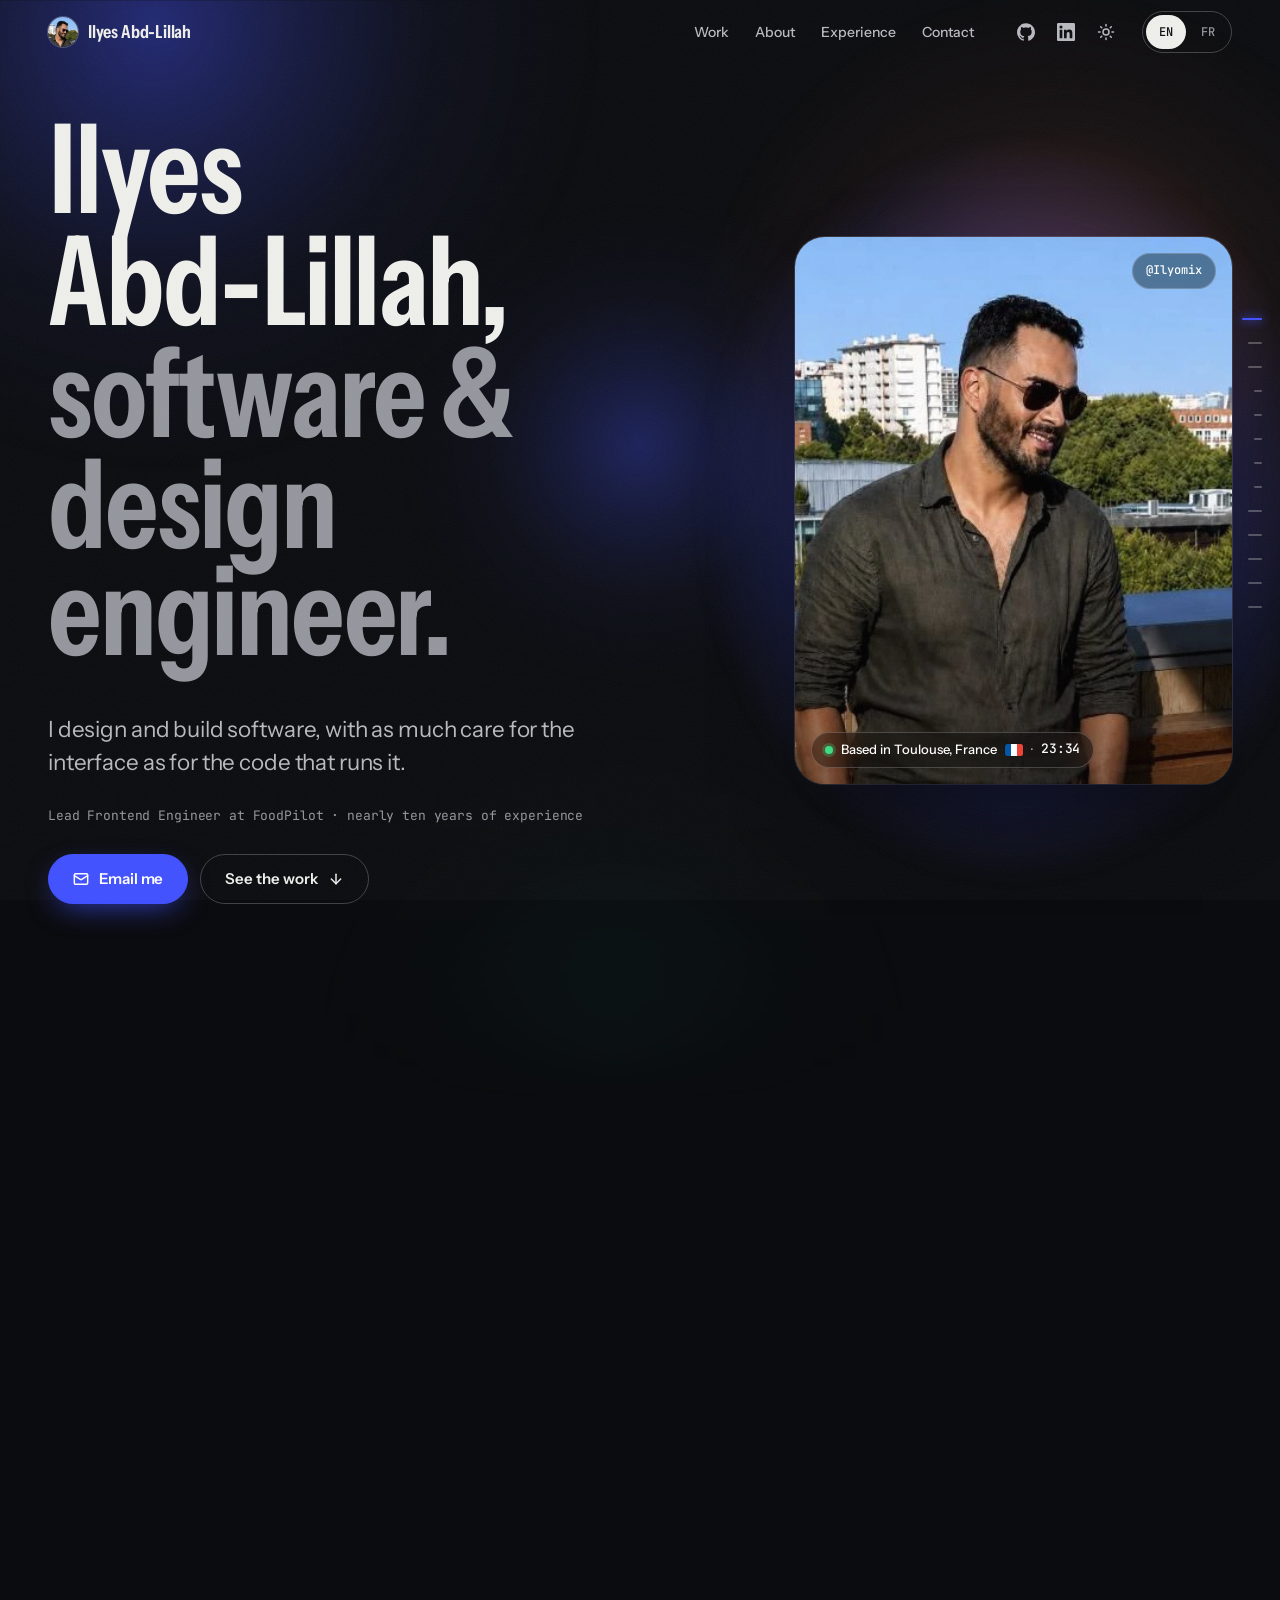
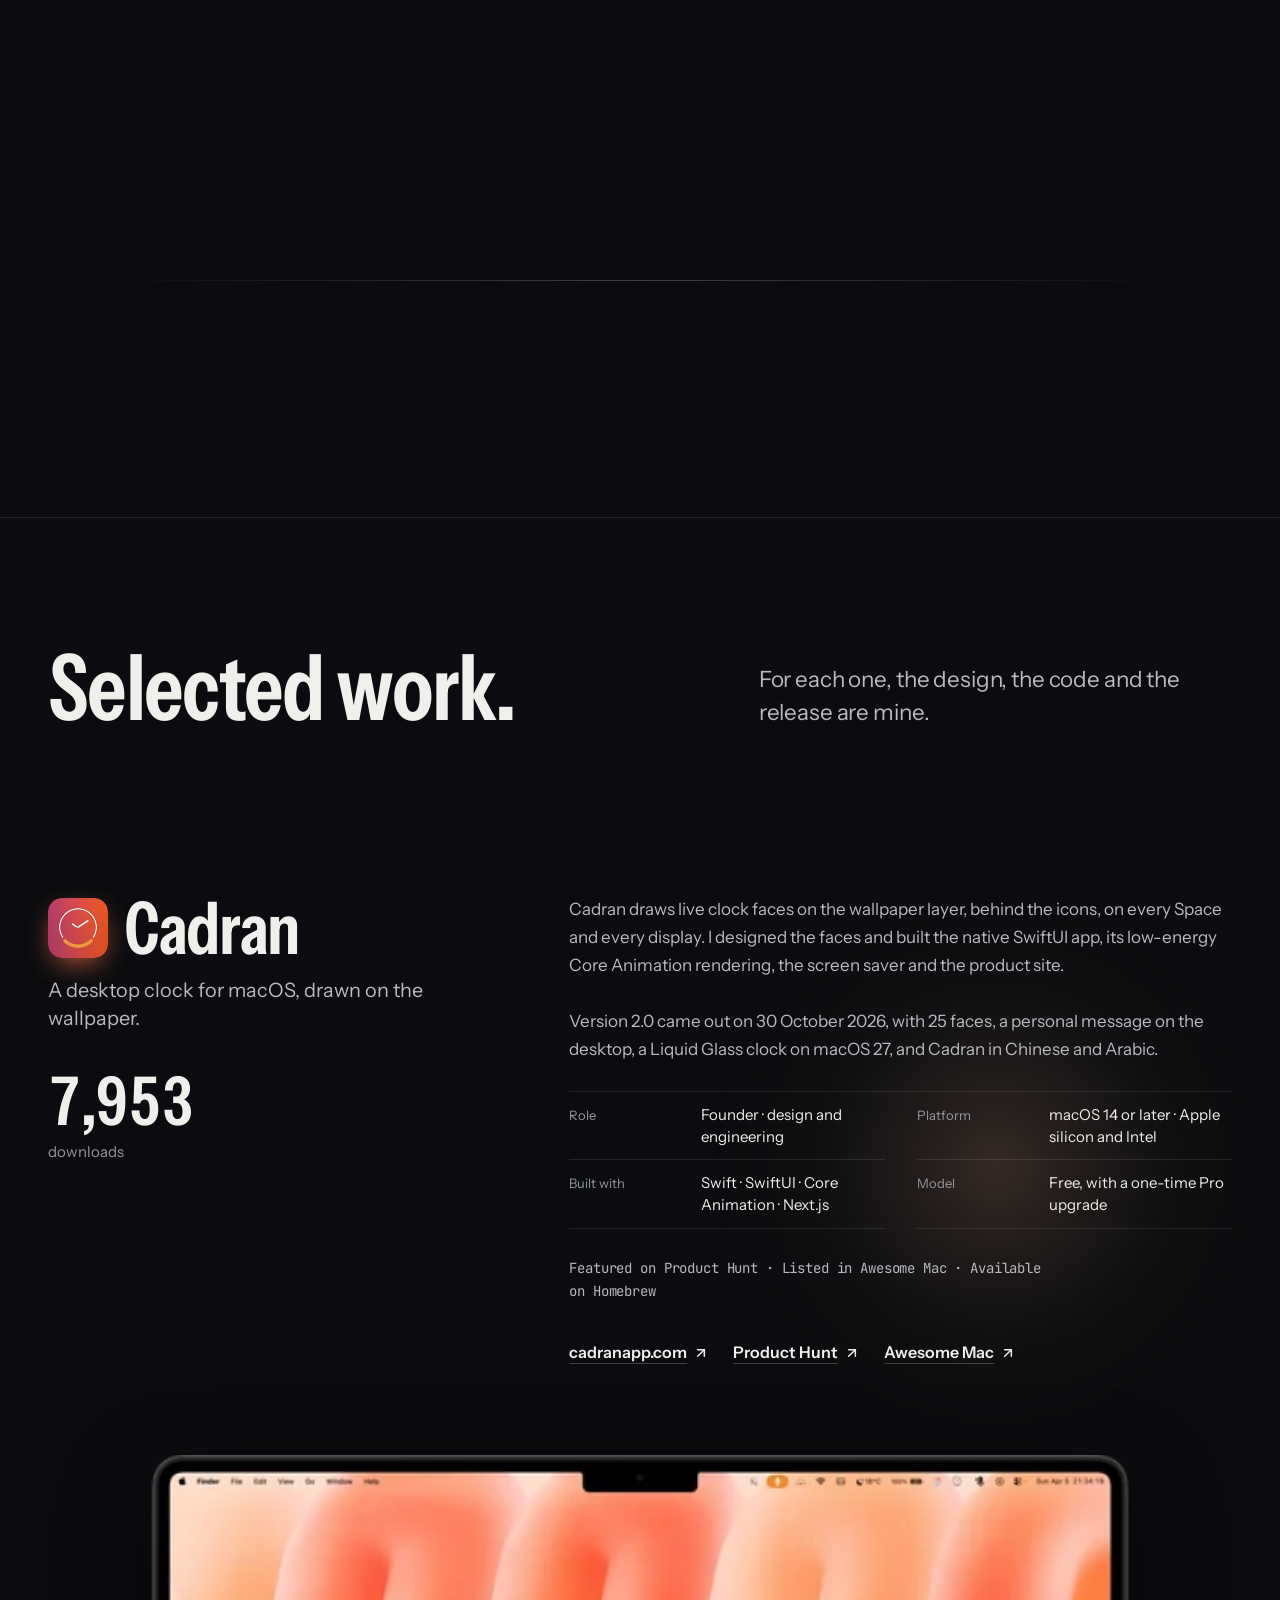
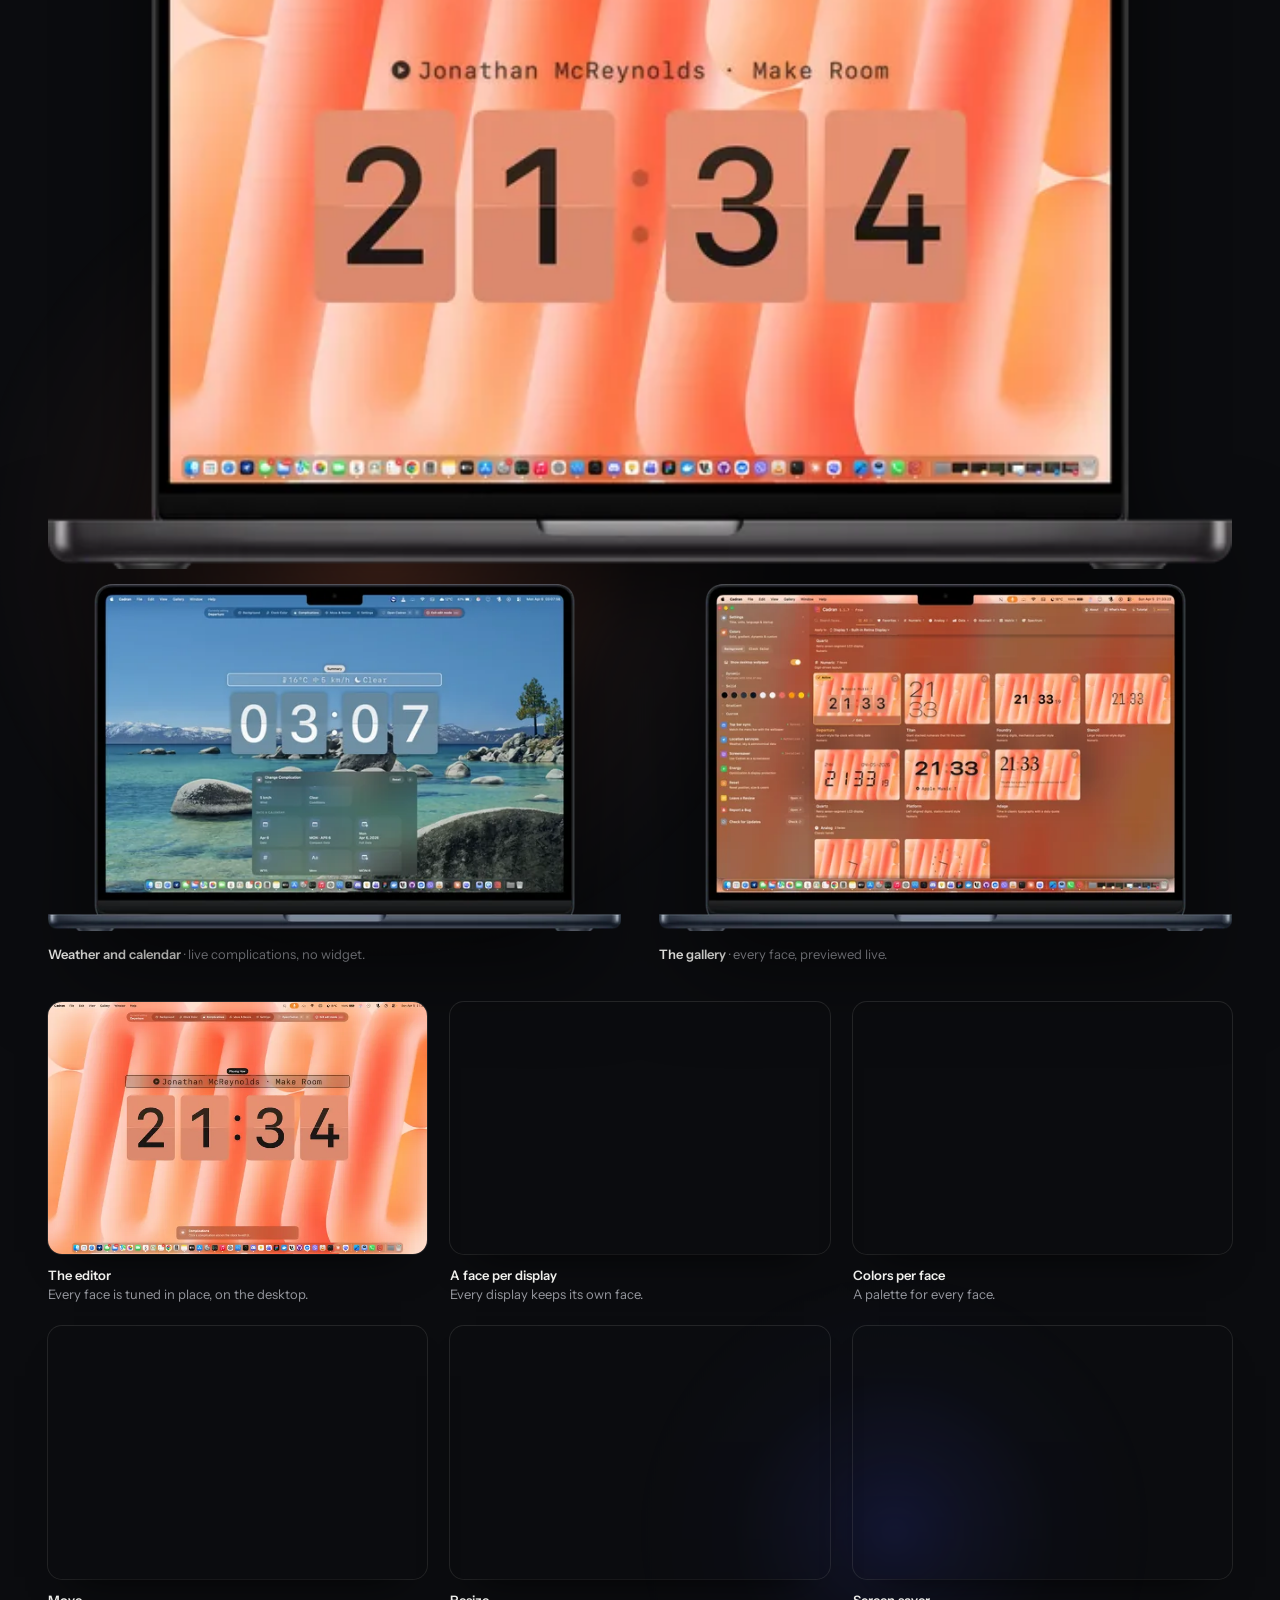
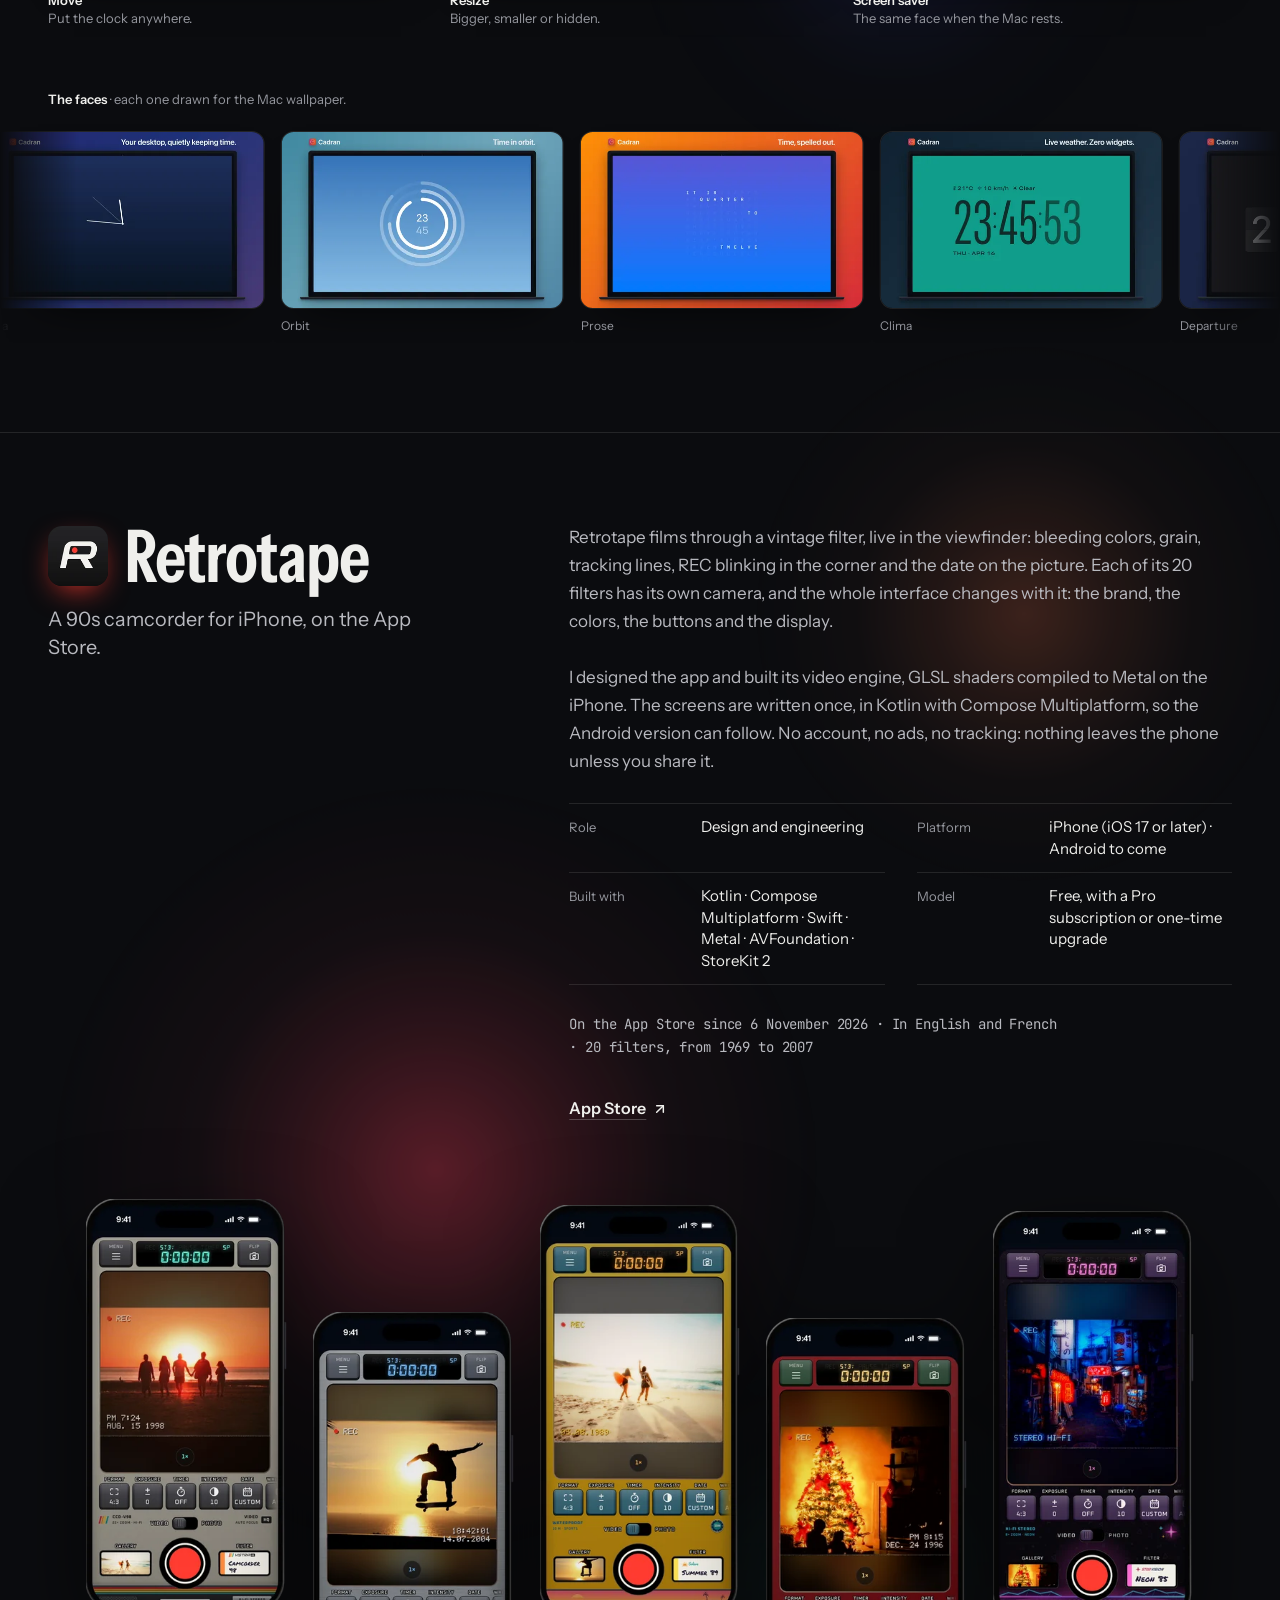
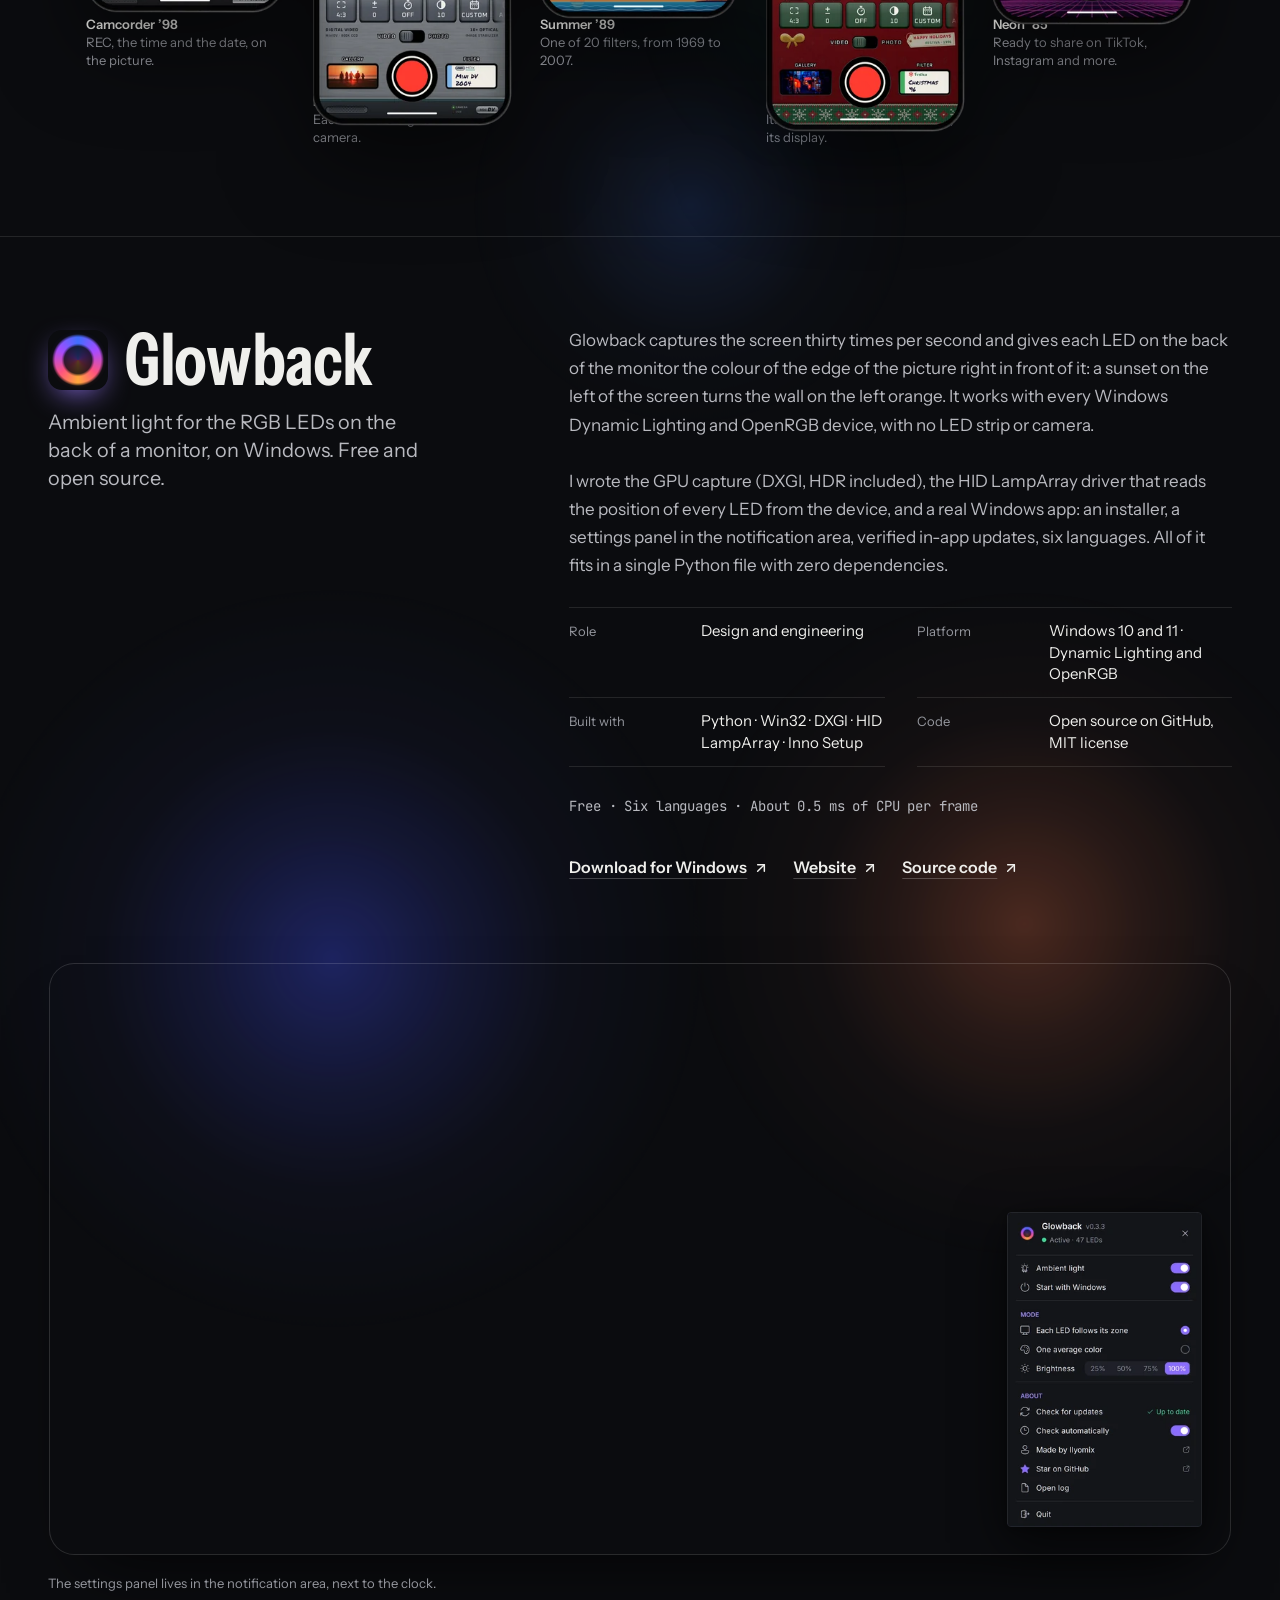
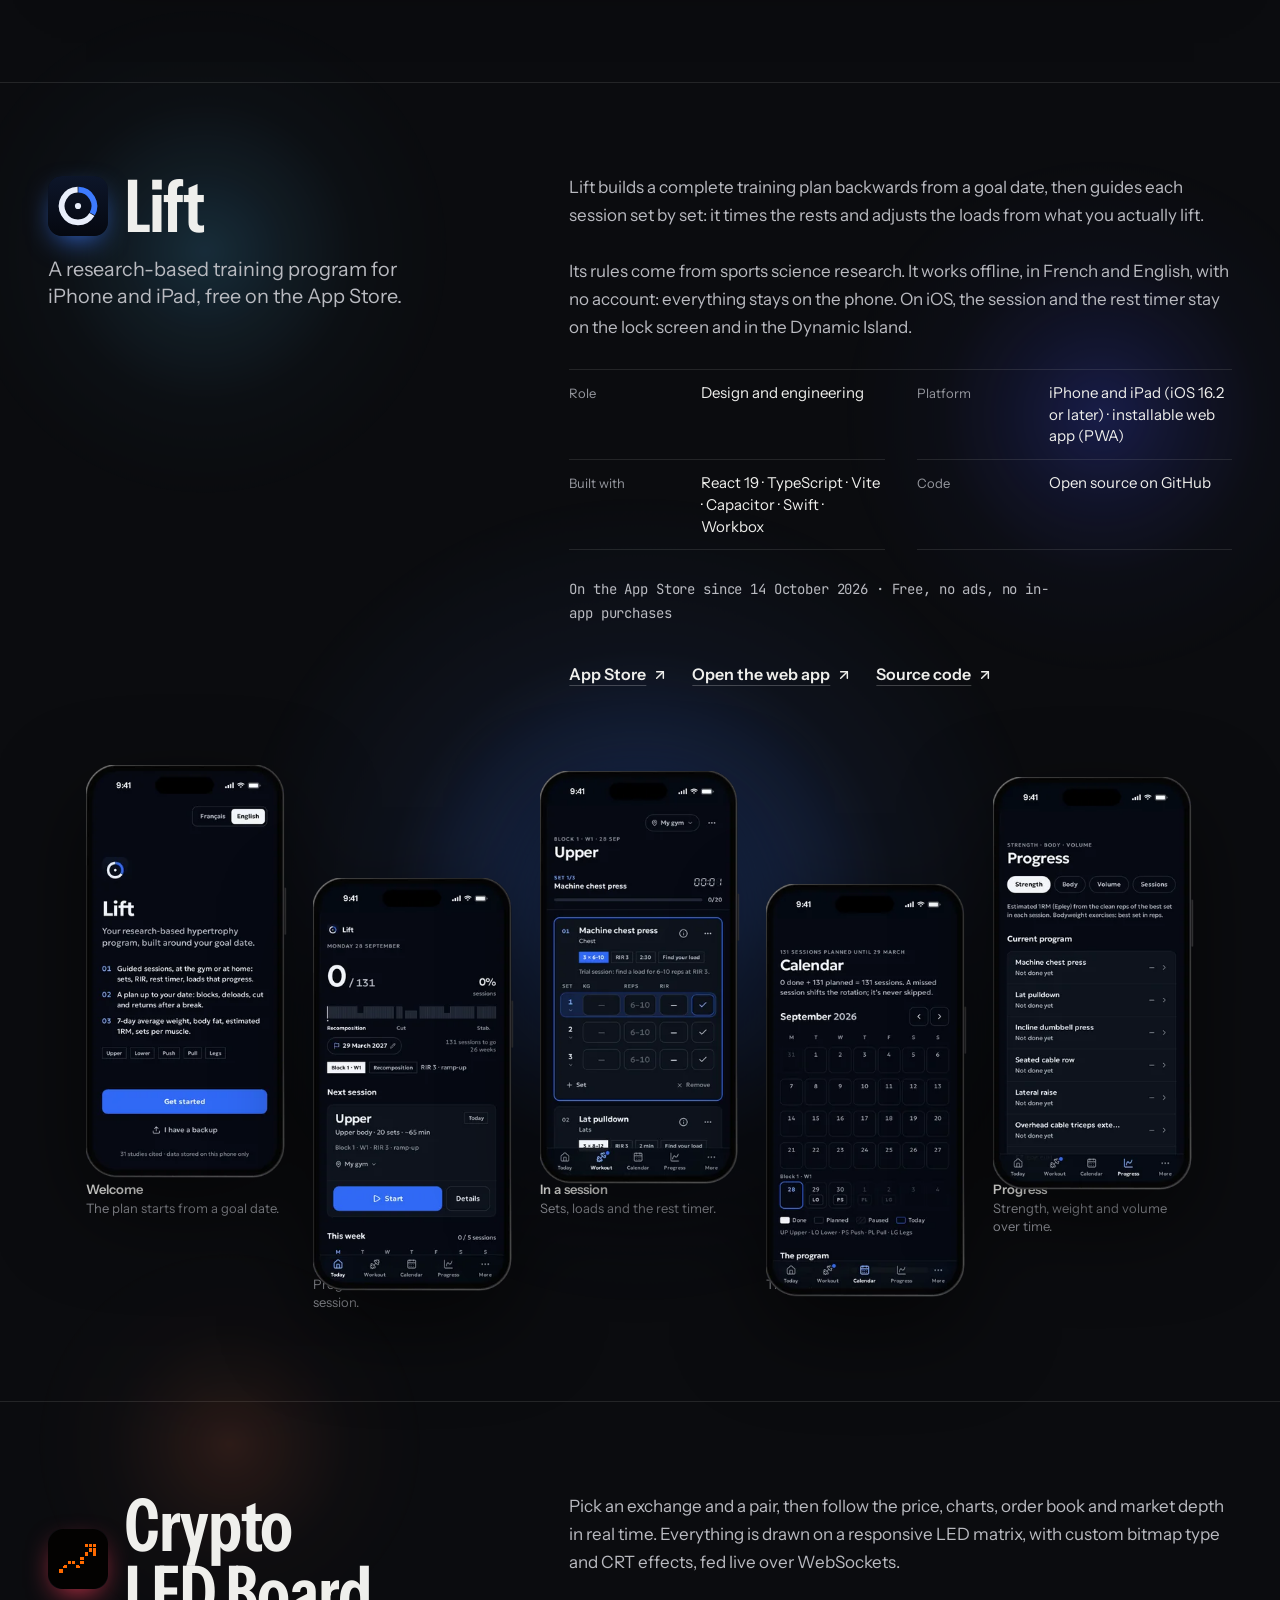
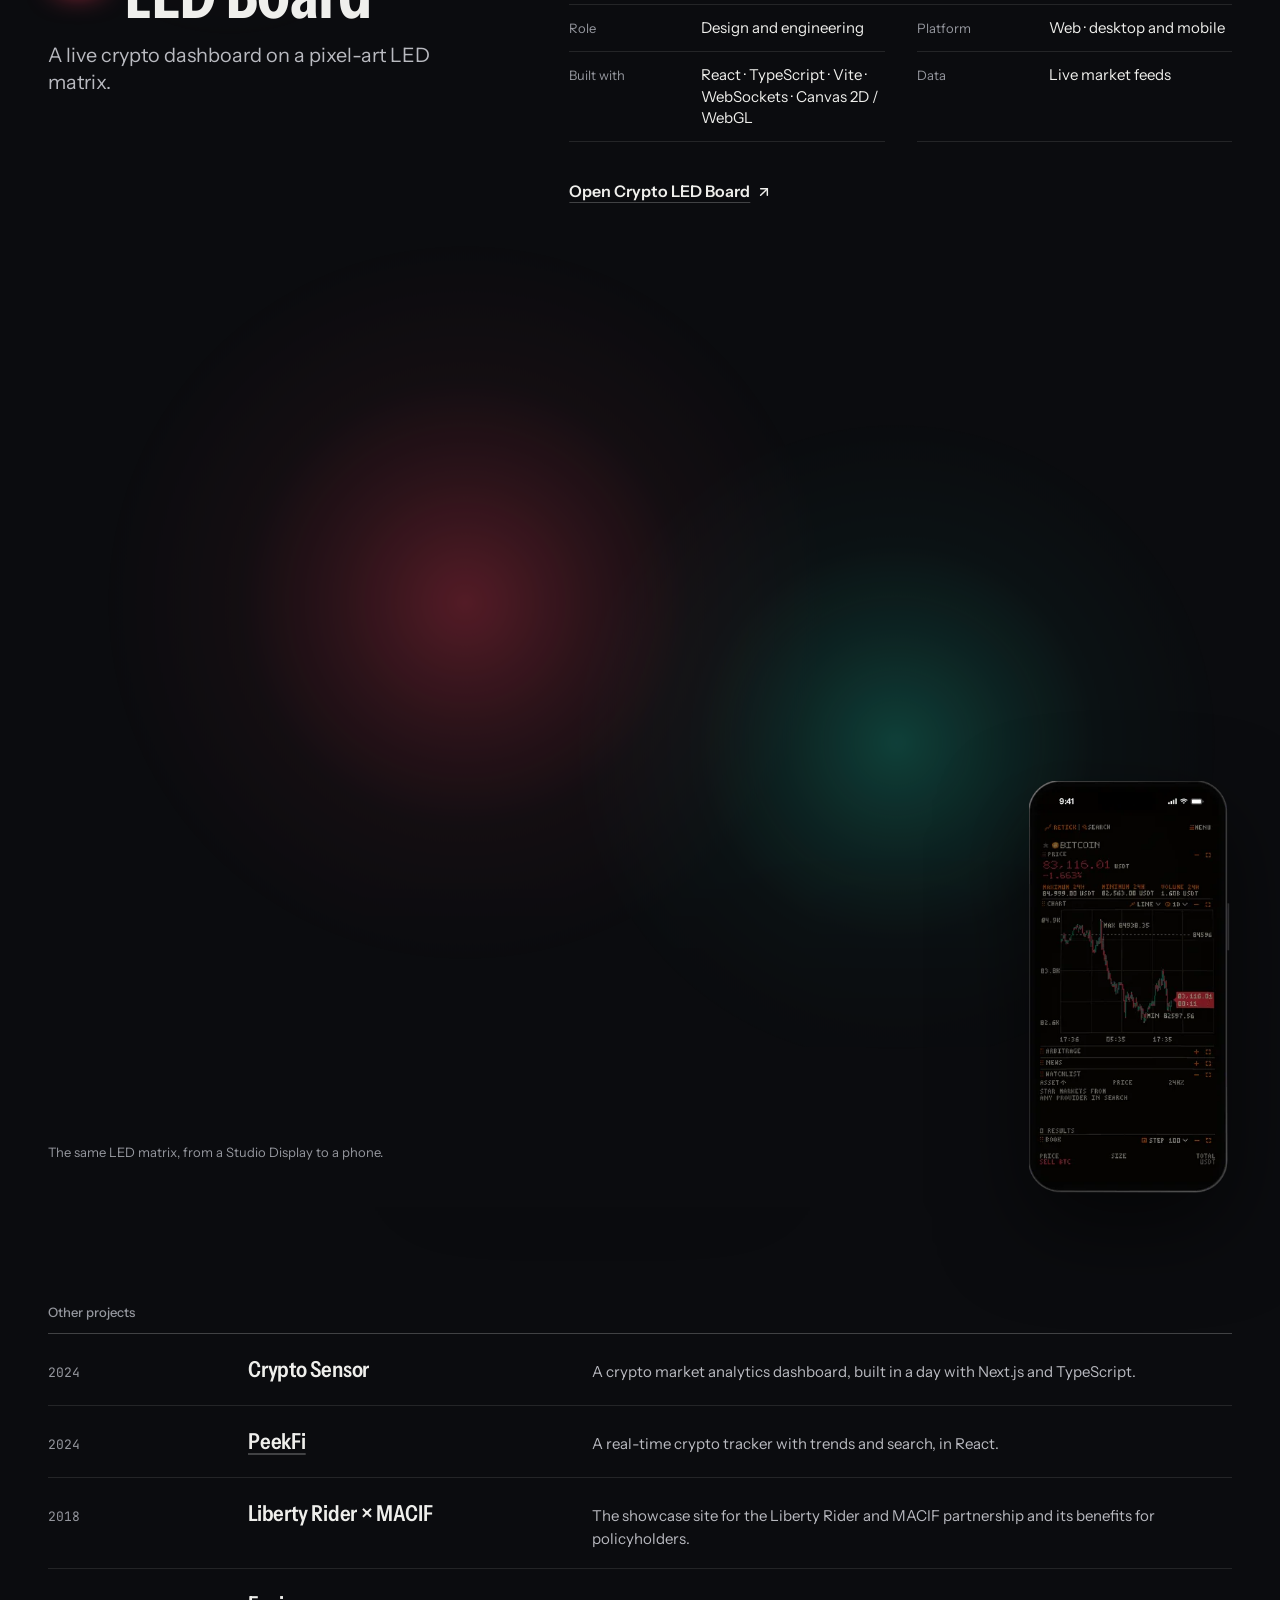
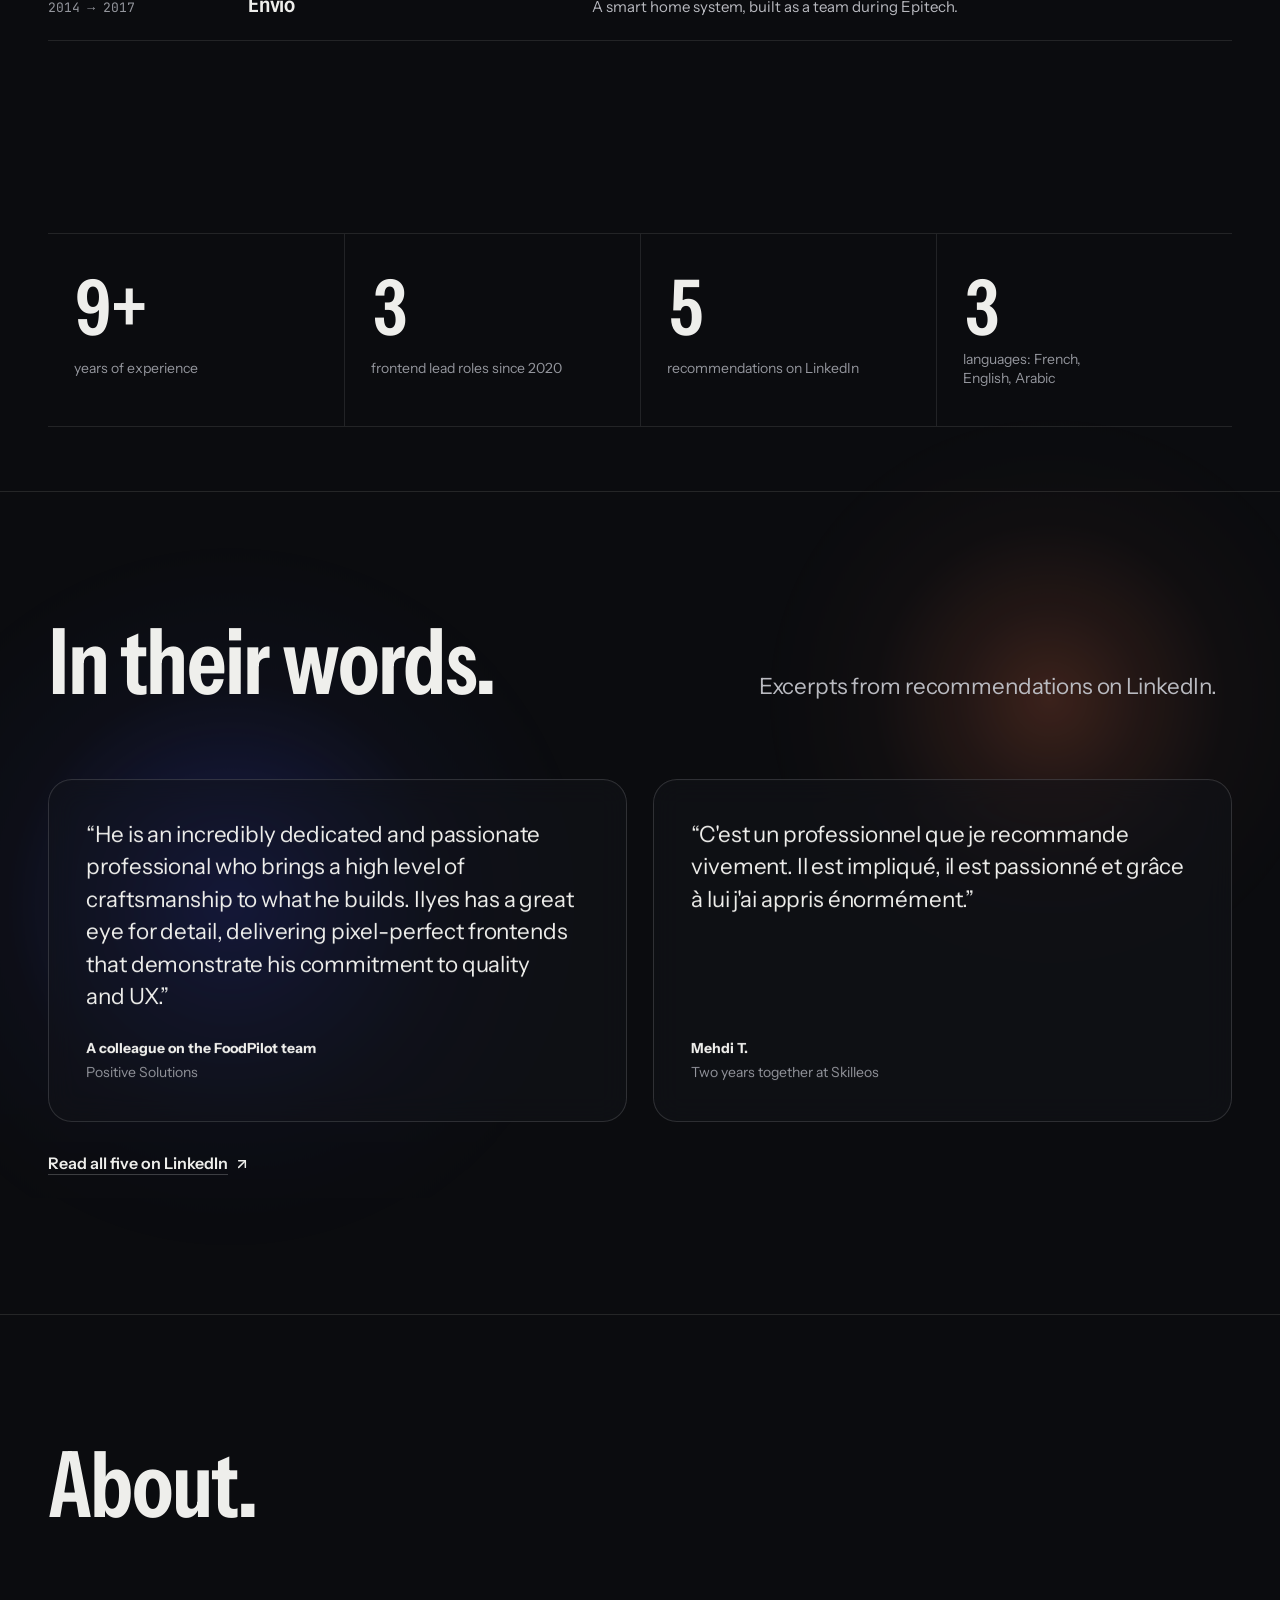
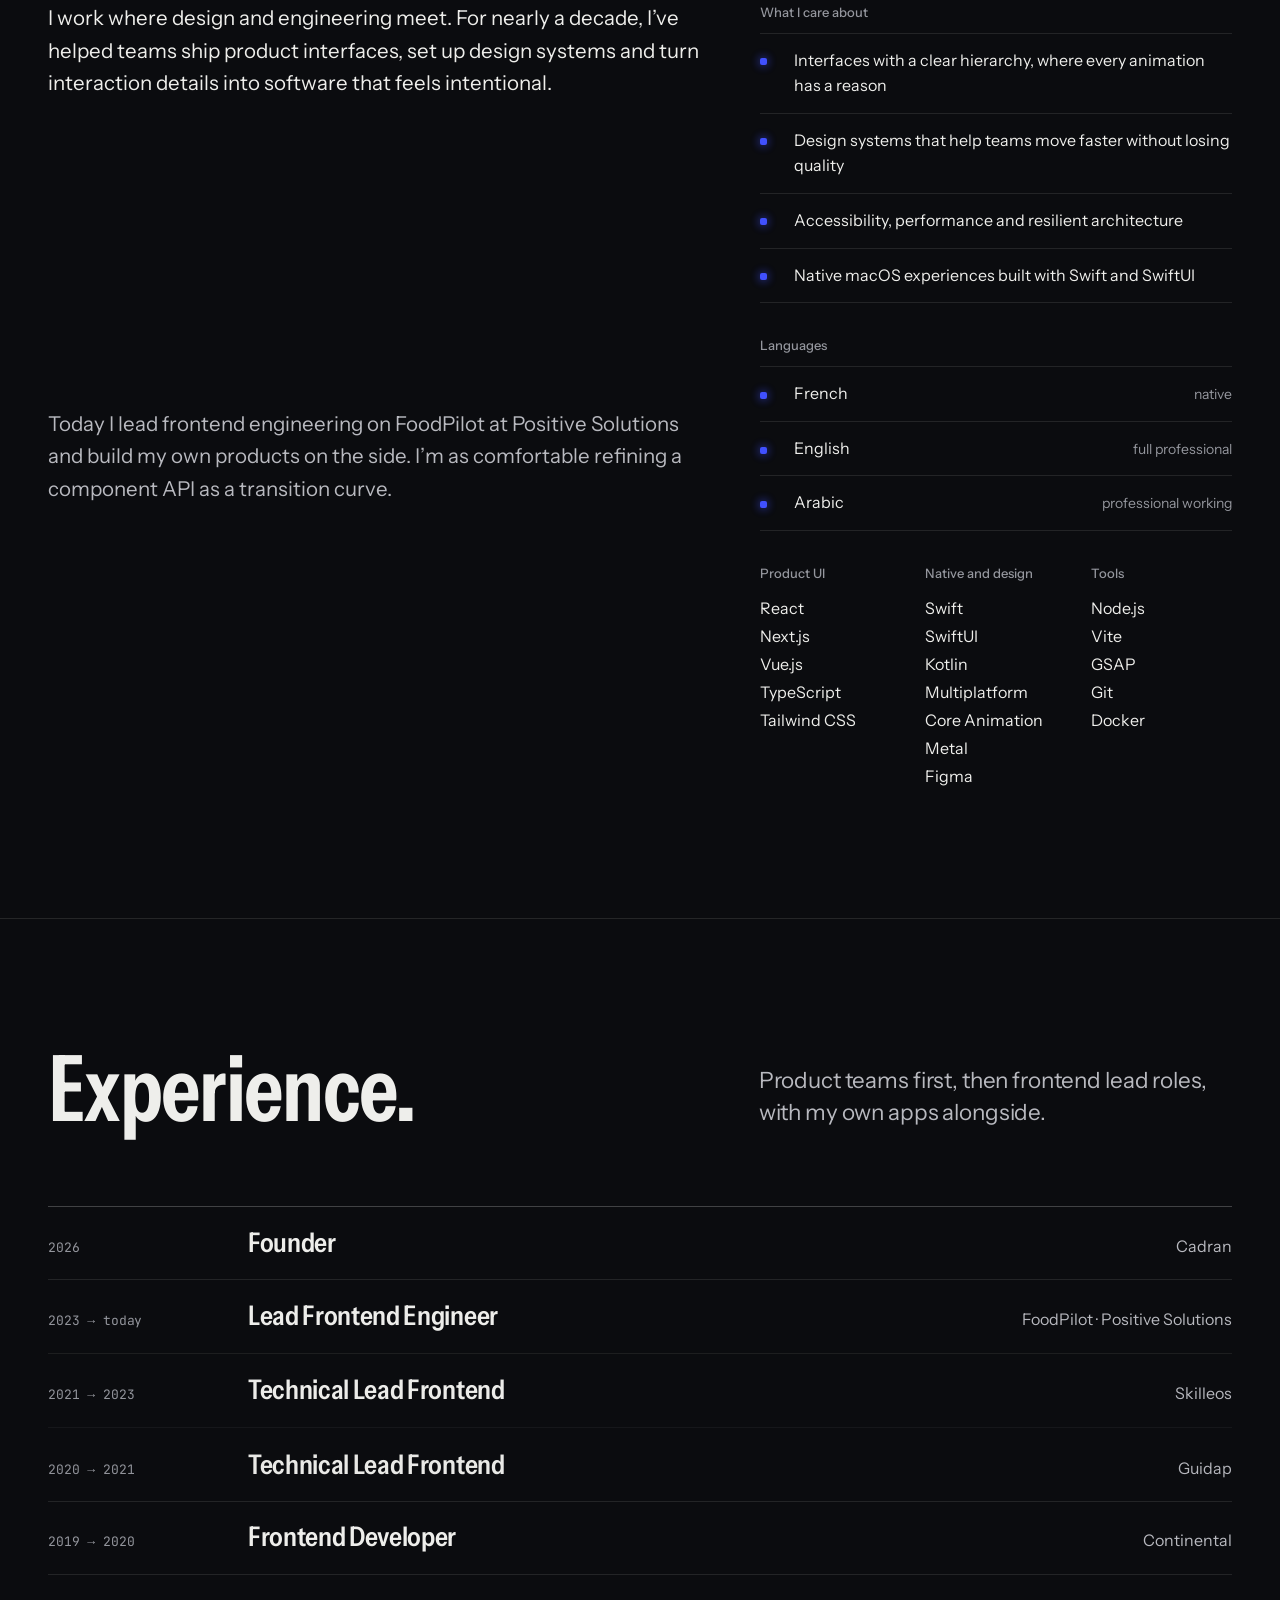
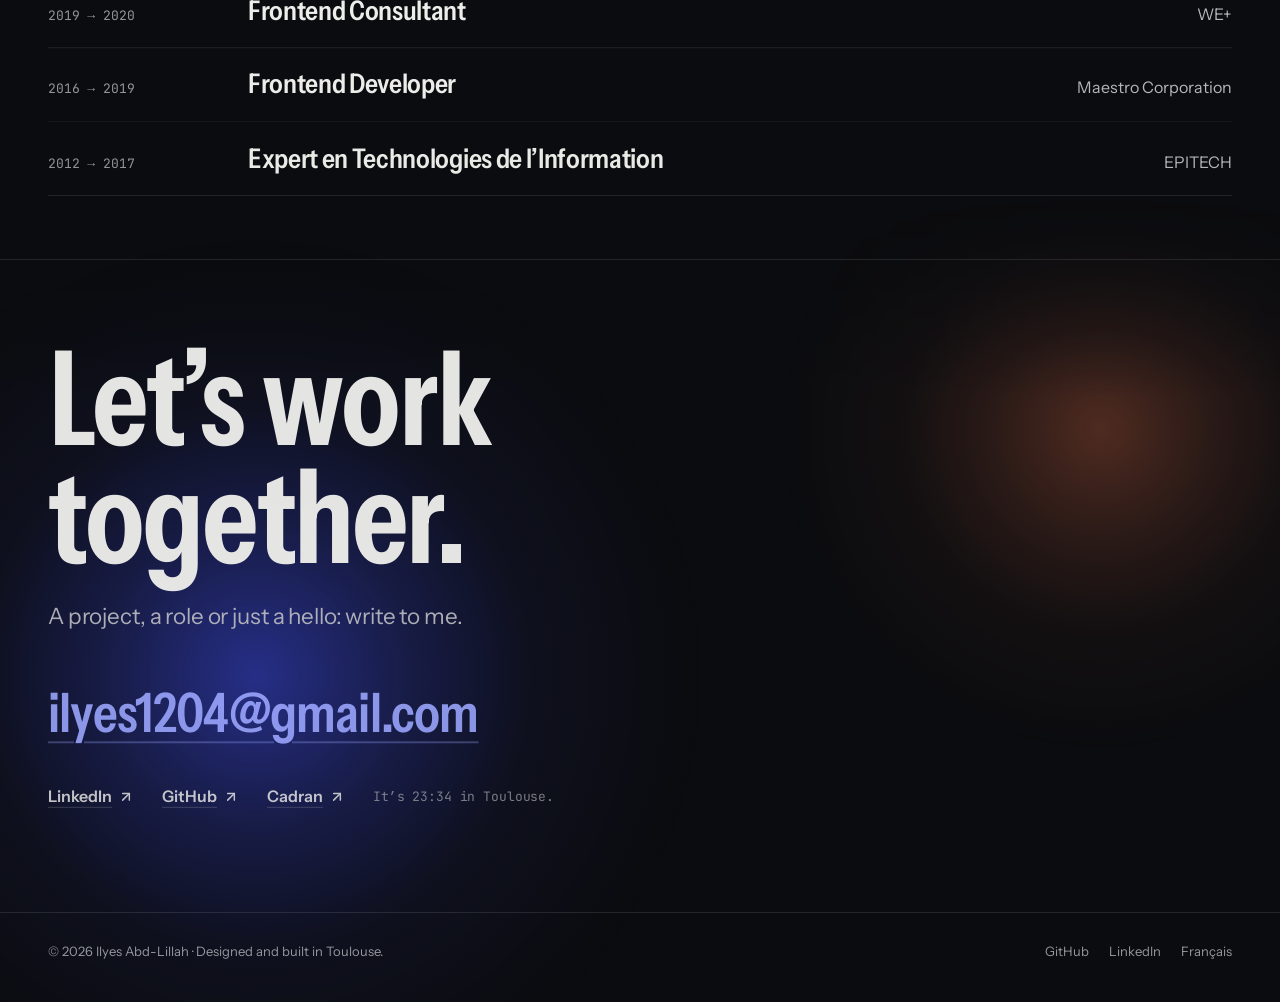
==== index.html @ ecd0b77d "fix(site): a quiet "On this page" in the margin on wide screens - From 1100 px it is a column of sho" ====
<!doctype html>
<html lang="en">
<head>
<meta charset="utf-8">
<meta name="viewport" content="width=device-width, initial-scale=1, viewport-fit=cover">
<title>Ilyes Abd-Lillah · Software &amp; Design Engineer in Toulouse</title>
<meta name="description" content="Software &amp; design engineer based in Toulouse. Nearly a decade designing and building fast, accessible product interfaces in React and TypeScript, and native macOS apps in SwiftUI.">
<meta name="author" content="Ilyes Abd-Lillah">
<meta name="robots" content="index, follow, max-image-preview:large, max-snippet:-1, max-video-preview:-1">
<link rel="canonical" href="https://ilyomix.github.io/">
<link rel="alternate" hreflang="en" href="https://ilyomix.github.io/">
<link rel="alternate" hreflang="fr" href="https://ilyomix.github.io/fr/">
<link rel="alternate" hreflang="x-default" href="https://ilyomix.github.io/">
<meta name="theme-color" content="#0b0c0f">
<meta name="color-scheme" content="dark light">
<meta name="format-detection" content="telephone=no">

<meta property="og:type" content="profile">
<meta property="og:site_name" content="Ilyes Abd-Lillah">
<meta property="og:title" content="Ilyes Abd-Lillah · Software &amp; Design Engineer">
<meta property="og:description" content="Software &amp; design engineer based in Toulouse, Lead Frontend Engineer at FoodPilot after nearly a decade building product interfaces. Apps I’ve built: Cadran (7,000+ downloads), Retrotape, Glowback, Lift and Crypto LED Board.">
<meta property="og:url" content="https://ilyomix.github.io/">
<meta property="og:locale" content="en_US">
<meta property="og:locale:alternate" content="fr_FR">
<meta property="og:image" content="https://ilyomix.github.io/assets/og/og-en.jpg">
<meta property="og:image:secure_url" content="https://ilyomix.github.io/assets/og/og-en.jpg">
<meta property="og:image:type" content="image/jpeg">
<meta property="og:image:width" content="1200">
<meta property="og:image:height" content="630">
<meta property="og:image:alt" content="Portrait of Ilyes Abd-Lillah, software &amp; design engineer based in Toulouse, Lead Frontend Engineer at FoodPilot, with his apps Cadran, Retrotape, Glowback, Lift and Crypto LED Board.">
<meta property="profile:first_name" content="Ilyes">
<meta property="profile:last_name" content="Abd-Lillah">
<meta property="profile:username" content="Ilyomix">
<meta name="twitter:card" content="summary_large_image">
<meta name="twitter:title" content="Ilyes Abd-Lillah · Software &amp; Design Engineer">
<meta name="twitter:description" content="Software &amp; design engineer based in Toulouse, Lead Frontend Engineer at FoodPilot after nearly a decade building product interfaces. Apps I’ve built: Cadran (7,000+ downloads), Retrotape, Glowback, Lift and Crypto LED Board.">
<meta name="twitter:image" content="https://ilyomix.github.io/assets/og/og-en.jpg">
<meta name="twitter:image:alt" content="Portrait of Ilyes Abd-Lillah, software &amp; design engineer based in Toulouse, Lead Frontend Engineer at FoodPilot, with his apps Cadran, Retrotape, Glowback, Lift and Crypto LED Board.">

<link rel="icon" href="/favicon.ico" sizes="32x32">
<link rel="icon" href="/assets/icons/icon.svg" type="image/svg+xml">
<link rel="apple-touch-icon" href="/assets/icons/apple-touch-icon.png">
<link rel="manifest" href="/site.webmanifest">
<link rel="preload" href="/assets/fonts/instrument-sans.woff2" as="font" type="font/woff2" crossorigin>
<link rel="preload" href="/assets/img/ilyes-portrait.webp" as="image" fetchpriority="high">
<link rel="prefetch" href="/assets/js/gsap.min.js" as="script">
<link rel="me" href="https://github.com/Ilyomix">
<link rel="me" href="https://www.linkedin.com/in/ilyes-abd-lillah">
<style>@font-face{font-family:"Instrument Sans";src:url("/assets/fonts/instrument-sans.woff2") format("woff2-variations"),url("/assets/fonts/instrument-sans.woff2") format("woff2");font-weight:400 700;font-stretch:75% 100%;font-style:normal;font-display:swap}@font-face{font-family:"JetBrains Mono";src:url("/assets/fonts/jetbrains-mono.woff2") format("woff2");font-weight:400 600;font-style:normal;font-display:swap}:root{color-scheme:dark;--paper:#0b0c0f;--paper-tint:rgba(11,12,15,0.14);--paper-2:#14151a;--paper-3:#1d1f25;--ink:#efefec;--ink-2:#b9bac0;--ink-3:#95979e;--rule:rgb(239 239 236 / 0.11);--rule-strong:rgb(239 239 236 / 0.24);--cobalt:#4151ff;--cobalt-hover:#5664ff;--on-cobalt:#ffffff;--cobalt-ink:#9da8ff;--glass:rgb(20 21 26 / 0.58);--glass-rim:rgb(255 255 255 / 0.14);--device-shadow:drop-shadow(0 34px 44px rgb(0 0 0 / 0.55));--contact:rgb(0 0 0 / 0.75);--screen-off:#030305;--l-cobalt:#4151ff;--l-coral:#ff7a4d;--l-peach:#ffb38a;--l-blue:#3d7bff;--l-sky:#4fc3ff;--l-red:#ff3f5c;--l-teal:#19d3b0;--light-o:1;--blend:screen;--font-sans:"Instrument Sans",-apple-system,BlinkMacSystemFont,"Helvetica Neue",Arial,sans-serif;--font-mono:"JetBrains Mono",ui-monospace,"SF Mono",Menlo,monospace;--gutter:clamp(20px,4vw,48px);--max:1360px;--section-y:clamp(80px,10vw,160px);--ease-out:cubic-bezier(0.16,1,0.3,1);--header-h:64px}:root[data-theme="light"]{color-scheme:light;--paper:#f3f2ee;--paper-tint:rgba(243,242,238,0.14);--paper-2:#e9e8e2;--paper-3:#dedcd5;--ink:#121316;--ink-2:#43454b;--ink-3:#5f6168;--rule:rgb(18 19 22 / 0.12);--rule-strong:rgb(18 19 22 / 0.26);--cobalt:#2b3ff0;--cobalt-hover:#1f32d6;--cobalt-ink:#2536d9;--glass:rgb(250 250 247 / 0.62);--glass-rim:rgb(255 255 255 / 0.7);--device-shadow:drop-shadow(0 28px 30px rgb(18 19 22 / 0.2));--contact:rgb(18 19 22 / 0.28);--light-o:0.42;--blend:normal}*,*::before,*::after{box-sizing:border-box}html{-webkit-text-size-adjust:100%;text-size-adjust:100%;scroll-padding-top:calc(var(--header-h) + 16px);overflow-x:clip}body{margin:0;background:var(--paper);color:var(--ink);font:400 1rem/1.6 var(--font-sans);font-stretch:100%;-webkit-font-smoothing:antialiased;-moz-osx-font-smoothing:grayscale;text-rendering:optimizeLegibility;overflow-x:clip;transition:background-color 300ms linear,color 300ms linear}body::after{content:"";position:fixed;inset:0;z-index:90;pointer-events:none;opacity:0.05;background-image:url("data:image/svg+xml,%3Csvg xmlns='http://www.w3.org/2000/svg' width='160' height='160'%3E%3Cfilter id='n'%3E%3CfeTurbulence type='fractalNoise' baseFrequency='.85' numOctaves='3' stitchTiles='stitch'/%3E%3CfeColorMatrix values='0 0 0 0 .5 0 0 0 0 .5 0 0 0 0 .5 0 0 0 1 0'/%3E%3C/filter%3E%3Crect width='100%25' height='100%25' filter='url(%23n)'/%3E%3C/svg%3E")}[data-theme="light"] body::after{opacity:0.035}img{display:block;max-width:100%;height:auto}a{color:inherit}h1,h2,h3,p,dl,dd,ul,ol,figure{margin:0}ul,ol{padding:0;list-style:none}::selection{background:var(--cobalt);color:var(--on-cobalt)}:focus-visible{outline:2px solid var(--cobalt);outline-offset:3px;border-radius:4px}:focus:not(:focus-visible){outline:none}main,.site-header{overflow-x:clip}.skip{position:absolute;left:var(--gutter);top:8px;z-index:60;padding:10px 16px;background:var(--ink);color:var(--paper);font-weight:600;text-decoration:none;border-radius:999px}.skip:not(:focus){width:1px;height:1px;padding:0;overflow:hidden;clip-path:inset(50%);white-space:nowrap}.wrap{position:relative;width:100%;max-width:calc(var(--max) + 2 * var(--gutter));margin:0 auto;padding:0 var(--gutter)}.mono{font-family:var(--font-mono);font-variant-numeric:tabular-nums;letter-spacing:-0.01em}.sr-only{position:absolute;width:1px;height:1px;overflow:hidden;clip:rect(0 0 0 0);white-space:nowrap}.lights{position:absolute;inset:-12% 0;z-index:-1;pointer-events:none;overflow:hidden;-webkit-mask-image:linear-gradient(180deg,transparent 0%,#000 22%,#000 78%,transparent 100%);mask-image:linear-gradient(180deg,transparent 0%,#000 22%,#000 78%,transparent 100%)}.hero-lights{inset:-30% 0 -12% 0;-webkit-mask-image:linear-gradient(180deg,#000 0%,#000 72%,transparent 100%);mask-image:linear-gradient(180deg,#000 0%,#000 72%,transparent 100%)}.contact-lights{inset:-10% 0 0 0;-webkit-mask-image:linear-gradient(180deg,transparent 0%,#000 26%,#000 100%);mask-image:linear-gradient(180deg,transparent 0%,#000 26%,#000 100%)}.lights i{position:absolute;left:var(--x);top:var(--y);width:var(--s,60vmax);aspect-ratio:1;border-radius:50%;translate:-50% -50%;background:radial-gradient(closest-side,var(--c) 0%,color-mix(in srgb,var(--c) 46%,transparent) 34%,color-mix(in srgb,var(--c) 12%,transparent) 62%,transparent 100%);opacity:calc(var(--o,0.5) * var(--light-o));mix-blend-mode:var(--blend);will-change:transform}.section-lit{position:relative;isolation:isolate}.display{font-stretch:75%;font-weight:640;letter-spacing:-0.018em;line-height:0.9;text-wrap:balance}.h-section{font-size:clamp(2.75rem,1.4rem + 5.4vw,6.5rem)}.h-project{font-size:clamp(2.5rem,1.5rem + 3.8vw,5rem);line-height:0.92}.lede{font-size:clamp(1.125rem,1rem + 0.5vw,1.4375rem);line-height:1.45;letter-spacing:-0.006em;color:var(--ink-2);text-wrap:pretty}.facts{font-size:0.8125rem;line-height:1.5;color:var(--ink-3)}.site-header{position:sticky;top:0;z-index:50;border-bottom:1px solid transparent;transition:border-color 200ms linear,background-color 200ms linear}.site-header.is-scrolled{border-bottom-color:var(--rule);background:color-mix(in srgb,var(--paper) 72%,transparent);-webkit-backdrop-filter:blur(18px) saturate(1.5);backdrop-filter:blur(18px) saturate(1.5)}@media (max-width:900px){.site-header,.site-header.is-scrolled{background-color:var(--paper);border-bottom-color:var(--rule);-webkit-backdrop-filter:none;backdrop-filter:none;transition:none}body::after{display:none}}.site-header .wrap{height:var(--header-h);display:flex;align-items:center;gap:20px}.wordmark{font-stretch:80%;font-weight:650;font-size:1.125rem;letter-spacing:-0.01em;text-decoration:none;white-space:nowrap;margin-right:auto;display:inline-flex;align-items:center;gap:10px;min-height:44px}.avatar{width:30px;height:30px;border-radius:50%;object-fit:cover;flex:none;box-shadow:0 0 0 1px var(--rule-strong)}.tools{display:inline-flex;align-items:center;gap:0;margin-right:-4px}.icon-btn{display:inline-flex;align-items:center;justify-content:center;width:40px;height:40px;border-radius:999px;color:var(--ink-2);transition:color 160ms linear,background-color 160ms linear}.icon-btn:hover{color:var(--ink);background:var(--paper-2)}.icon-btn svg{width:18px;height:18px}.nav{display:flex;align-items:center;gap:2px}.nav a{display:inline-flex;align-items:center;min-height:44px;padding:0 12px;font-size:0.875rem;font-weight:500;color:var(--ink-2);text-decoration:none;border-radius:999px;transition:color 160ms linear,background-color 160ms linear}.nav a:hover{color:var(--ink);background:var(--paper-2)}.header-place{display:grid;grid-template-columns:1fr;font-size:0.8125rem;font-weight:500;color:var(--ink-2);white-space:nowrap;transition:grid-template-columns 460ms var(--ease-out),margin-left 460ms var(--ease-out),opacity 260ms linear 160ms,visibility 0s linear 0s}.header-place-in{display:inline-flex;align-items:center;gap:8px;min-width:0;overflow:hidden}.header-place-in>svg:first-child{width:13px;height:13px;flex:none}.header-place .mono{color:var(--ink-3);font-size:0.75rem}.place-sep{color:var(--ink-3)}.js .header-place:not(.is-shown){grid-template-columns:0fr;margin-left:-20px;opacity:0;visibility:hidden;transition:grid-template-columns 460ms var(--ease-out),margin-left 460ms var(--ease-out),opacity 140ms linear,visibility 0s linear 460ms}@media (max-width:1279px){.place-lead{display:none}}.flag{width:18px;height:12px;border-radius:2.5px;flex:none;box-shadow:0 0 0 0.5px rgb(0 0 0 / 0.25)}.theme-toggle{display:none;align-items:center;justify-content:center;width:40px;height:40px;border:0;border-radius:999px;background:transparent;color:var(--ink-2);cursor:pointer;transition:color 160ms linear,background-color 160ms linear}.js .theme-toggle{display:inline-flex}.theme-toggle:hover{color:var(--ink);background:var(--paper-2)}.theme-toggle svg{width:18px;height:18px}.theme-toggle .i-moon{display:none}[data-theme="light"] .theme-toggle .i-moon{display:block}[data-theme="light"] .theme-toggle .i-sun{display:none}.lang-switch{display:inline-flex;padding:3px;gap:2px;border:1px solid var(--rule-strong);border-radius:999px}.lang-switch a{display:inline-flex;align-items:center;justify-content:center;min-width:40px;height:34px;padding:0 10px;border-radius:999px;font:500 0.75rem/1 var(--font-mono);letter-spacing:0.02em;color:var(--ink-3);text-decoration:none;transition:color 160ms linear,background-color 160ms linear}.lang-switch a:hover{color:var(--ink)}.lang-switch a[aria-current="page"]{background:var(--ink);color:var(--paper)}@media (max-width:900px){.nav,.header-place{display:none}}@media (max-width:520px){.site-header .wrap{gap:8px}.wordmark{gap:8px}.avatar{width:28px;height:28px}.icon-btn,.theme-toggle{width:36px}.lang-switch a{min-width:34px;padding:0 8px}}@media (max-width:380px){.wordmark{font-size:1.0625rem}}@media (max-width:350px){.js .theme-toggle{display:none}}.toc{--toc-accent:var(--cobalt);position:fixed;z-index:45}.toc-toggle{display:none}.toc-panel,.toc-list{position:relative}.toc ol{display:grid;gap:2px}.toc a{position:relative;display:flex;align-items:center;height:var(--row);text-decoration:none;font-weight:500;line-height:1;transition:color 160ms linear,background-color 200ms linear}.toc-label{overflow:hidden;white-space:nowrap}.toc-dot{position:absolute;top:0;background:var(--toc-accent);box-shadow:0 0 10px 1px color-mix(in srgb,var(--toc-accent) 70%,transparent);opacity:0;translate:0 var(--dot-y,0px);transition:translate 420ms var(--ease-out),background-color 300ms linear,box-shadow 300ms linear,opacity 200ms linear;pointer-events:none}.toc.is-ready .toc-dot{opacity:1}@media (min-width:1100px){.toc{--row:24px;--tick:14px;right:clamp(2px,2.5vw - 26px,18px);top:50%;translate:0 -50%}.toc-sub{--tick:8px}.toc-panel{display:grid;padding-bottom:8px;border-radius:18px}.toc-panel::before{content:"";position:absolute;inset:0;z-index:-1;border-radius:inherit;background:var(--glass);box-shadow:inset 0 0 0 1px var(--glass-rim),0 18px 40px -20px rgb(0 0 0 / 0.6);-webkit-backdrop-filter:blur(16px) saturate(1.4);backdrop-filter:blur(16px) saturate(1.4);opacity:0;transition:opacity 220ms linear}.toc-head{height:34px;max-width:0;overflow:hidden;padding-top:14px;font-size:0.6875rem;line-height:1;letter-spacing:0.04em;text-transform:uppercase;white-space:nowrap;color:var(--ink-3);opacity:0;transition:max-width 360ms var(--ease-out),padding 360ms var(--ease-out),opacity 200ms linear}.toc ol{gap:0}.toc a{justify-content:flex-end;padding:0 12px 0 10px;font-size:0.8125rem;color:var(--ink-3);transition:color 160ms linear,padding 360ms var(--ease-out)}.toc a::after{content:"";flex:none;width:var(--tick);height:2px;border-radius:1px;background:color-mix(in srgb,var(--ink) 28%,transparent);transition:width 300ms var(--ease-out),background-color 160ms linear}.toc a:hover,.toc a:focus-visible,.toc a[aria-current]{color:var(--ink)}.toc a:focus-visible{outline-offset:-2px;border-radius:9px}.toc a:hover::after,.toc a:focus-visible::after{width:calc(var(--tick) + 4px);background:color-mix(in srgb,var(--ink) 64%,transparent)}.toc-ico{display:none}.toc-label{flex:1;max-width:0;opacity:0;translate:8px 0;transition:max-width 360ms var(--ease-out),margin 360ms var(--ease-out),translate 360ms var(--ease-out),opacity 200ms linear}.toc-sub .toc-label{text-indent:12px}.toc-dot{right:12px;width:20px;height:2px;border-radius:1px}.toc:hover .toc-panel::before,.toc:focus-within .toc-panel::before{opacity:1}.toc:hover .toc-head,.toc:focus-within .toc-head{max-width:14rem;padding-left:16px;padding-right:16px;opacity:1}.toc:hover a,.toc:focus-within a{padding-left:16px}.toc:hover .toc-label,.toc:focus-within .toc-label{max-width:14rem;margin-right:18px;opacity:1;translate:none}}@media (min-width:1100px) and (max-height:560px){.toc{--row:20px}}@media (min-width:1100px) and (max-height:450px){.toc{display:none}}@media (max-width:1099px){html.js{scroll-padding-top:calc(var(--header-h) + 64px)}.toc{--row:44px;left:0;right:0;top:var(--header-h);translate:0 -100%;visibility:hidden;transition:translate 380ms var(--ease-out),visibility 0s linear 380ms}html:not(.js) .toc{display:none}.toc.is-past{translate:none;visibility:visible;transition:translate 380ms var(--ease-out),visibility 0s}.toc-toggle{display:flex;align-items:center;gap:12px;width:100%;height:48px;padding:0 var(--gutter);border:0;border-bottom:1px solid var(--rule);background:var(--paper);color:var(--ink);font:600 0.9375rem/1 var(--font-sans);text-align:left;cursor:pointer}.toc-now{display:inline-flex;align-items:center;gap:10px;min-width:0;margin-right:auto}.toc-now .toc-label{max-width:none;margin:0;opacity:1;overflow:hidden;text-overflow:ellipsis}.toc-now .toc-ico img{opacity:1}.toc-title{font-size:0.6875rem;font-weight:500;letter-spacing:0.04em;text-transform:uppercase;color:var(--ink-3);white-space:nowrap}.toc-chev{width:18px;height:18px;flex:none;color:var(--ink-3);transition:rotate 300ms var(--ease-out)}.toc.is-open .toc-chev{rotate:180deg}.toc-panel{display:none;max-height:calc(100svh - var(--header-h) - 48px - 24px);overflow-y:auto;padding:8px var(--gutter) 12px;border-radius:0 0 22px 22px;background:var(--paper);box-shadow:0 24px 40px -18px rgb(0 0 0 / 0.55);border-bottom:1px solid var(--rule);-webkit-backdrop-filter:none;backdrop-filter:none}.toc.is-open .toc-panel{display:grid}.toc-head{display:none}.toc ol{gap:2px}.toc a{padding:0 12px 0 22px;border-radius:12px;font-size:0.9375rem;color:var(--ink-2)}.toc a:hover{color:var(--ink);background:color-mix(in srgb,var(--ink) 7%,transparent)}.toc a[aria-current]{color:var(--ink);background:color-mix(in srgb,var(--accent) 16%,transparent)}.toc-ico{display:grid;place-items:center;width:22px;height:22px;flex:none}.toc-ico img{width:22px;height:22px;border-radius:6px;object-fit:cover;opacity:0.62;transition:opacity 200ms linear}.toc-ico img.round{border-radius:50%}.toc-ico svg{width:18px;height:18px}.toc a:hover img,.toc a[aria-current] img{opacity:1}.toc ol .toc-label{max-width:none;margin-left:12px;opacity:1}.toc-dot{left:8px;width:6px;height:6px;border-radius:50%}}@media (min-width:900px) and (max-width:1099px){.toc-toggle{background:color-mix(in srgb,var(--paper) 72%,transparent);-webkit-backdrop-filter:blur(18px) saturate(1.5);backdrop-filter:blur(18px) saturate(1.5)}}.btn{display:inline-flex;align-items:center;justify-content:center;gap:10px;min-height:50px;padding:0 24px;border-radius:999px;font:600 0.9375rem/1 var(--font-sans);letter-spacing:-0.005em;text-decoration:none;border:1px solid var(--rule-strong);color:var(--ink);background:transparent;transition:background-color 180ms linear,border-color 180ms linear,box-shadow 240ms linear,transform 220ms var(--ease-out)}.btn:hover{border-color:var(--ink)}.btn:active{transform:scale(0.98)}.btn-primary{background:var(--cobalt);border-color:var(--cobalt);color:var(--on-cobalt);box-shadow:0 10px 30px -10px color-mix(in srgb,var(--cobalt) 80%,transparent)}.btn-primary:hover{background:var(--cobalt-hover);border-color:var(--cobalt-hover);box-shadow:0 14px 40px -10px color-mix(in srgb,var(--cobalt) 95%,transparent)}.btn svg,.link svg{width:16px;height:16px;flex:none}.link{display:inline-flex;align-items:center;gap:6px;min-height:44px;font-weight:600;color:var(--ink);text-decoration:underline;text-decoration-color:var(--rule-strong);text-decoration-thickness:1px;text-underline-offset:5px;transition:text-decoration-color 160ms linear,color 160ms linear}.link:hover{text-decoration-color:currentColor;color:var(--cobalt-ink)}.actions{display:flex;flex-wrap:wrap;gap:12px}.hero{position:relative;isolation:isolate;padding:clamp(28px,4vw,64px) 0 clamp(56px,7vw,112px)}.hero-lights i:nth-child(1){--c:var(--l-cobalt);--x:12%;--y:18%;--s:70vmax;--o:0.42}.hero-lights i:nth-child(2){--c:var(--l-coral);--x:82%;--y:42%;--s:56vmax;--o:0.38}.hero-lights i:nth-child(3){--c:var(--l-teal);--x:48%;--y:96%;--s:50vmax;--o:0.16}.hero-grid{display:grid;gap:clamp(28px,4vw,64px);align-items:center}@media (min-width:960px){.hero-grid{grid-template-columns:minmax(0,7fr) minmax(0,4.4fr)}}.hero-title{font-size:clamp(3.4rem,1.2rem + 8.2vw,9rem);line-height:0.86}.hero-title .line{display:block;overflow:clip;overflow-clip-margin:0.12em;padding-bottom:0.04em}.hero-title .line>span{display:inline-block;will-change:transform}.hero-title .role{color:var(--ink-3)}.hero-copy{display:grid;gap:28px;margin-top:clamp(28px,3.4vw,44px)}.hero-copy .lede{max-width:38ch}.portrait{position:relative;justify-self:center;width:min(100%,440px)}@media (min-width:960px){.portrait{justify-self:end}}.portrait-card{display:block;position:relative;border-radius:30px;overflow:hidden;aspect-ratio:4 / 5;background:var(--paper-3);box-shadow:0 40px 80px -30px rgb(0 0 0 / 0.7),0 0 0 1px var(--glass-rim);transform-origin:50% 70%}.portrait-card img{width:100%;height:100%;object-fit:cover}.portrait-card::after{content:"";position:absolute;inset:0;background:linear-gradient(180deg,transparent 55%,rgb(0 0 0 / 0.45));pointer-events:none}.portrait-halo{position:absolute;inset:-18% -22%;z-index:-1;border-radius:50%;background:radial-gradient(closest-side,color-mix(in srgb,var(--l-coral) 55%,transparent),color-mix(in srgb,var(--l-cobalt) 30%,transparent) 55%,transparent 100%);opacity:calc(0.9 * var(--light-o));filter:blur(10px)}.chip{position:absolute;z-index:2;display:inline-flex;align-items:center;gap:8px;height:36px;padding:0 14px;border-radius:999px;font-size:0.8125rem;font-weight:500;color:#fff;background:rgb(12 13 16 / 0.42);-webkit-backdrop-filter:blur(14px) saturate(1.6);backdrop-filter:blur(14px) saturate(1.6);box-shadow:inset 0 0 0 1px rgb(255 255 255 / 0.2)}.chip-place{left:16px;bottom:16px;white-space:nowrap}@media (max-width:419px){.chip-place{left:12px;bottom:12px;gap:7px;padding:0 12px}.chip-place .chip-sep,.chip-place [data-time]{display:none}}.chip-sep{opacity:0.6}.chip-handle{right:16px;top:16px;font-family:var(--font-mono);font-size:0.75rem}.live-dot{width:8px;height:8px;border-radius:50%;background:#3ddc84;box-shadow:0 0 0 3px rgb(61 220 132 / 0.25)}.motion-ok .live-dot{animation:pulse 2.4s ease-in-out infinite}@keyframes pulse{50%{box-shadow:0 0 0 6px rgb(61 220 132 / 0)}}@media (max-width:959px){.hero-grid{grid-template-columns:1fr}.portrait{order:-1;width:min(78%,360px);justify-self:start}}.stage{position:relative;isolation:isolate;padding:clamp(24px,4vw,64px) 0 clamp(64px,8vw,120px)}.stage-pin{position:relative;min-height:100svh;display:grid;align-content:center;gap:clamp(24px,3vw,44px);padding:clamp(24px,4vw,56px) 0}.stage-head{display:grid;gap:16px;justify-items:center;text-align:center}.stage-title{font-size:clamp(2.5rem,1.2rem + 4.2vw,5.25rem)}.stage-head .lede{max-width:44ch}.stage-lights i:nth-child(1){--c:var(--l-coral);--x:22%;--y:72%;--s:48vmax;--o:0.5}.stage-lights i:nth-child(2){--c:var(--l-red);--x:50%;--y:48%;--s:46vmax;--o:0.34}.stage-lights i:nth-child(3){--c:var(--l-teal);--x:62%;--y:58%;--s:36vmax;--o:0.26}.stage-lights i:nth-child(4){--c:var(--l-blue);--x:52%;--y:88%;--s:30vmax;--o:0.5}.stage-lights i:nth-child(5){--c:var(--l-cobalt);--x:84%;--y:74%;--s:40vmax;--o:0.36}.spot{position:absolute;left:50%;top:0;width:min(1400px,120vw);height:100%;translate:-50% 0;z-index:-1;pointer-events:none;background:radial-gradient(60% 55% at 50% 0%,rgb(255 255 255 / 0.10),transparent 70%);opacity:var(--light-o)}.set{position:relative;width:min(100%,var(--max),calc((100svh - 300px) * 1.943));margin:0 auto;aspect-ratio:1360 / 700}.set::after{content:"";position:absolute;left:4%;right:4%;bottom:0;height:1px;background:linear-gradient(90deg,transparent,var(--rule-strong),transparent)}.dev{position:absolute;display:block}.dev img{display:block;width:100%;height:auto;filter:var(--device-shadow)}.dev::before{content:"";position:absolute;left:6%;right:6%;bottom:-1.2%;height:5%;border-radius:50%;background:radial-gradient(closest-side,var(--contact),transparent);filter:blur(6px);z-index:-1}.screen-off{position:absolute;background:linear-gradient(118deg,rgb(255 255 255 / 0.055),rgb(255 255 255 / 0) 34%),var(--screen-off);opacity:0;pointer-events:none}.dev img.glass{position:absolute;inset:0;width:100%;height:100%;filter:none;pointer-events:none}.dev-mbp .screen-off{left:9.698%;top:1.48%;width:80.631%;height:87.418%}.dev-mba .screen-off{left:9.392%;top:2.009%;width:81.248%;height:87.996%}.dev-display .screen-off{left:1.811%;top:2.333%;width:96.397%;height:71.057%}.dev-phone .screen-off{left:2.347%;top:1.142%;width:93.427%;height:97.26%}.set .dev-display{left:25.5%;width:49%;bottom:10%;z-index:1}.set .dev-mbp{left:0.5%;width:41%;bottom:0;z-index:3}.set .dev-mba{right:0.5%;width:36%;bottom:0;z-index:3}.set .dev-phone.p1{left:42.2%;width:9.2%;bottom:-1.5%;z-index:4}.set .dev-phone.p2{left:51.4%;width:9.2%;bottom:0.5%;z-index:4}.legend{display:flex;flex-wrap:wrap;justify-content:center;gap:8px 12px}.legend a{display:inline-flex;align-items:center;gap:10px;min-height:44px;padding:0 16px 0 8px;border-radius:999px;text-decoration:none;background:var(--glass);box-shadow:inset 0 0 0 1px var(--glass-rim);-webkit-backdrop-filter:blur(14px) saturate(1.4);backdrop-filter:blur(14px) saturate(1.4);font-size:0.875rem;font-weight:500;transition:transform 220ms var(--ease-out),box-shadow 200ms linear}.legend a:hover{transform:translateY(-2px);box-shadow:inset 0 0 0 1px var(--rule-strong)}.legend img{width:28px;height:28px;border-radius:7px}@media (max-width:759px){.stage-pin{min-height:0}.set{width:150%;margin-left:-25%}}@media (max-height:640px) and (min-width:760px){.set{width:min(100%,var(--max))}}.faces{display:grid;gap:16px;margin-top:clamp(8px,2vw,24px)}.faces .reel-mask{margin:0 calc(-1 * var(--gutter));overflow:hidden;-webkit-mask-image:linear-gradient(90deg,transparent,#000 6%,#000 94%,transparent);mask-image:linear-gradient(90deg,transparent,#000 6%,#000 94%,transparent)}.reel-row{display:flex;width:max-content;padding:8px 0}.reel-track{display:flex;flex:none;gap:clamp(12px,1.4vw,20px);padding-right:clamp(12px,1.4vw,20px)}.faces figure{flex:none;width:clamp(220px,22vw,320px)}.faces figure img{width:100%;aspect-ratio:16 / 10;object-fit:cover;border-radius:12px;box-shadow:0 20px 40px -24px rgb(0 0 0 / 0.8),0 0 0 1px var(--rule)}.faces figcaption{margin-top:8px;font-size:0.75rem;color:var(--ink-3)}.no-anim .faces .reel-mask,.reduce .faces .reel-mask{overflow-x:auto;scrollbar-width:none}.others{margin-top:clamp(24px,4vw,56px)}.others-list{border-top:1px solid var(--rule-strong)}.others-list li{display:grid;gap:4px 24px;padding:18px 0;border-bottom:1px solid var(--rule);grid-template-columns:1fr;align-items:baseline}@media (min-width:760px){.others-list li{grid-template-columns:11rem minmax(0,0.8fr) minmax(0,1.6fr)}}.others-list .when{font-size:0.8125rem;color:var(--ink-3)}.o-name{font-stretch:85%;font-weight:600;font-size:clamp(1.125rem,1rem + 0.5vw,1.375rem);letter-spacing:-0.01em}.o-name a{text-decoration:underline;text-decoration-color:var(--rule-strong);text-underline-offset:4px}.o-name a:hover{color:var(--cobalt-ink);text-decoration-color:currentColor}.o-what{color:var(--ink-2);font-size:0.9375rem;line-height:1.5}.lit-reco i:nth-child(1){--c:var(--l-cobalt);--x:18%;--y:60%;--s:56vmax;--o:0.3}.lit-reco i:nth-child(2){--c:var(--l-coral);--x:82%;--y:40%;--s:44vmax;--o:0.2}.quotes{display:grid;gap:clamp(16px,2vw,28px)}@media (min-width:960px){.quotes{grid-template-columns:1fr 1fr}}.quote{display:grid;gap:24px;align-content:space-between;padding:clamp(24px,3vw,40px);border-radius:24px;background:var(--glass);box-shadow:inset 0 0 0 1px var(--glass-rim);-webkit-backdrop-filter:blur(14px) saturate(1.3);backdrop-filter:blur(14px) saturate(1.3)}.quote blockquote{margin:0}.quote p{font-size:clamp(1.125rem,1rem + 0.5vw,1.4375rem);line-height:1.45;letter-spacing:-0.006em;text-wrap:pretty}.quote figcaption{display:grid;gap:2px;font-size:0.875rem}.quote figcaption span{color:var(--ink-3)}.reco-more{margin-top:20px}.cares.langs li{grid-template-columns:1.75rem auto 1fr;align-items:baseline}.cares.langs .muted{color:var(--ink-3);font-size:0.875rem;justify-self:end;text-align:right}.section{position:relative;isolation:isolate;padding:var(--section-y) 0}.section-rule{border-top:1px solid var(--rule)}.section-head{display:grid;gap:20px;margin-bottom:clamp(48px,6vw,96px)}@media (min-width:960px){.section-head{grid-template-columns:minmax(0,7fr) minmax(0,5fr);align-items:end;gap:48px}}.section-head .lede{max-width:38ch}.project{position:relative;isolation:isolate;overflow-x:clip;display:grid;gap:clamp(36px,4.4vw,64px);padding:clamp(56px,7vw,112px) 0}.project + .project{border-top:1px solid var(--rule)}.project-head{display:grid;gap:28px}@media (min-width:960px){.project-head{grid-template-columns:minmax(0,5fr) minmax(0,7fr);gap:48px}}.project-name{display:flex;align-items:center;gap:16px}.project-icon{width:60px;height:60px;border-radius:14px;flex:none;box-shadow:0 10px 30px -10px var(--glow,transparent)}.project-tag{margin-top:16px;font-size:clamp(1.0625rem,1rem + 0.3vw,1.25rem);color:var(--ink-2);line-height:1.4;max-width:30ch}.project-stat{margin-top:clamp(24px,3vw,40px);display:grid;gap:8px;justify-items:start}.project-stat b{font-stretch:75%;font-weight:640;font-size:clamp(2.75rem,1.8rem + 3vw,4.5rem);line-height:0.9;letter-spacing:-0.02em;font-variant-numeric:tabular-nums;white-space:nowrap}.project-stat span{display:inline-flex;align-items:center;flex-wrap:wrap;gap:4px 10px;font-size:0.9375rem;color:var(--ink-3)}.project-stat .live{margin-left:0}.project-body{display:grid;gap:28px;align-content:start}.project-body>p{font-size:1.0625rem;line-height:1.65;color:var(--ink-2);max-width:62ch;text-wrap:pretty}.specs{display:grid;grid-template-columns:1fr;border-top:1px solid var(--rule)}@media (min-width:640px){.specs{grid-template-columns:1fr 1fr;column-gap:32px}}.specs div{display:grid;grid-template-columns:7.5rem 1fr;gap:12px;padding:12px 0;border-bottom:1px solid var(--rule)}.specs dt{font-size:0.8125rem;color:var(--ink-3);padding-top:1px}.specs dd{font-size:0.9375rem;line-height:1.45}.project-links{display:flex;flex-wrap:wrap;gap:8px 24px;align-items:center}.project .facts{font-size:0.875rem}.lit-cadran i:nth-child(1){--c:var(--l-coral);--x:30%;--y:58%;--s:64vmax;--o:0.34}.lit-cadran i:nth-child(2){--c:var(--l-peach);--x:78%;--y:30%;--s:44vmax;--o:0.18}.lit-cadran i:nth-child(3){--c:var(--l-cobalt);--x:70%;--y:86%;--s:40vmax;--o:0.22}.lit-retrotape i:nth-child(1){--c:var(--l-red);--x:34%;--y:62%;--s:60vmax;--o:0.32}.lit-retrotape i:nth-child(2){--c:var(--l-coral);--x:80%;--y:30%;--s:42vmax;--o:0.2}.lit-retrotape i:nth-child(3){--c:var(--l-teal);--x:66%;--y:86%;--s:36vmax;--o:0.16}.lit-lift i:nth-child(1){--c:var(--l-blue);--x:50%;--y:70%;--s:64vmax;--o:0.42}.lit-lift i:nth-child(2){--c:var(--l-sky);--x:16%;--y:30%;--s:38vmax;--o:0.18}.lit-lift i:nth-child(3){--c:var(--l-cobalt);--x:86%;--y:40%;--s:40vmax;--o:0.24}.lit-glowback i:nth-child(1){--c:var(--l-cobalt);--x:26%;--y:60%;--s:58vmax;--o:0.34}.lit-glowback i:nth-child(2){--c:var(--l-coral);--x:80%;--y:58%;--s:52vmax;--o:0.26}.lit-glowback i:nth-child(3){--c:var(--l-blue);--x:54%;--y:18%;--s:34vmax;--o:0.18}.lit-led i:nth-child(1){--c:var(--l-red);--x:36%;--y:64%;--s:56vmax;--o:0.3}.lit-led i:nth-child(2){--c:var(--l-teal);--x:70%;--y:72%;--s:50vmax;--o:0.26}.lit-led i:nth-child(3){--c:var(--l-coral);--x:18%;--y:22%;--s:30vmax;--o:0.14}.gallery{display:grid;gap:clamp(20px,3vw,48px)}.pair{display:grid;gap:clamp(16px,3vw,48px);grid-template-columns:1fr 1fr;align-items:end}.shot-main{width:min(100%,1200px);margin:0 auto}.device img,img.device{display:block;width:100%;height:auto;filter:var(--device-shadow)}.tiles{display:grid;gap:clamp(14px,1.8vw,24px);grid-template-columns:repeat(3,minmax(0,1fr))}.tile{display:grid;gap:12px}.tile img{width:100%;aspect-ratio:3 / 2;object-fit:cover;border-radius:14px;box-shadow:0 24px 40px -26px rgb(0 0 0 / 0.8),0 0 0 1px var(--rule)}.tile figcaption,.cap{font-size:0.8125rem;color:var(--ink-3);line-height:1.4}.tile figcaption b,.cap b{color:var(--ink);font-weight:600}.phones{display:grid;grid-template-columns:repeat(5,minmax(0,1fr));gap:clamp(10px,2vw,32px);align-items:start;padding:0 clamp(0px,3vw,48px)}.phones figure{display:grid;gap:14px}.phones figure:nth-child(even){margin-top:clamp(24px,6vw,96px)}.phones img{width:100%;filter:var(--device-shadow)}.led-set{position:relative;width:min(100%,1180px);margin:0 auto;padding-right:8%}.gb-set{width:min(100%,1180px);margin:0 auto}.gb-frame{position:relative}.gb-shot{display:block;width:100%;height:auto;border-radius:clamp(14px,1.9vw,26px);box-shadow:0 0 0 1px var(--glass-rim),0 40px 70px -36px rgb(0 0 0 / 0.75)}.gb-panel{position:absolute;right:2.4%;bottom:4.6%;width:16.5%;height:auto;filter:drop-shadow(0 16px 26px rgb(0 0 0 / 0.5)) drop-shadow(0 2px 5px rgb(0 0 0 / 0.35))}@media (max-width:759px){.gb-panel{position:relative;right:auto;bottom:auto;display:block;width:min(58%,250px);margin:-12% 3% 0 auto}}.led-set .led-phone{position:absolute;right:0;bottom:-2%;width:17%;z-index:2}@media (max-width:759px){.pair,.tiles{grid-template-columns:1fr 1fr}.tiles{gap:12px}.phones{grid-template-columns:repeat(5,62%);overflow-x:auto;scroll-snap-type:x mandatory;margin:0 calc(-1 * var(--gutter));padding:0 var(--gutter) 12px;scrollbar-width:none}.phones figure{scroll-snap-align:start}.phones figure:nth-child(even){margin-top:0}}@media (max-width:480px){.pair{grid-template-columns:1fr}.tiles{grid-template-columns:1fr}}.numbers{display:grid;grid-template-columns:repeat(4,minmax(0,1fr));border-top:1px solid var(--rule);border-bottom:1px solid var(--rule)}.numbers-wrap{padding:clamp(40px,5vw,72px) 0}.numbers div{padding:clamp(24px,3vw,40px) clamp(12px,2vw,28px);display:grid;gap:8px}.numbers div + div{border-left:1px solid var(--rule)}.numbers b{white-space:nowrap;font-stretch:75%;font-weight:640;font-size:clamp(2.75rem,1.6rem + 4vw,5.5rem);line-height:0.9;letter-spacing:-0.02em;font-variant-numeric:tabular-nums}.numbers span{font-size:0.875rem;color:var(--ink-3);line-height:1.35;max-width:22ch;text-wrap:balance}.live{display:inline-flex;align-items:center;gap:6px;margin-left:4px;font:500 0.6875rem/1 var(--font-mono);font-style:normal;color:var(--ink-3);white-space:nowrap;vertical-align:1px}.live[hidden]{display:none}.live::before{content:"";width:6px;height:6px;border-radius:50%;background:#3ddc84;box-shadow:0 0 0 0 rgb(61 220 132 / 0.55);animation:live 2.2s ease-out infinite}@keyframes live{0%{box-shadow:0 0 0 0 rgb(61 220 132 / 0.55)}70%,100%{box-shadow:0 0 0 7px rgb(61 220 132 / 0)}}@media (max-width:759px){.numbers{grid-template-columns:1fr 1fr}.numbers div:nth-child(3){border-left:0}.numbers div:nth-child(n+3){border-top:1px solid var(--rule)}}.about-grid{display:grid;gap:clamp(32px,4vw,64px)}@media (min-width:960px){.about-grid{grid-template-columns:minmax(0,7fr) minmax(0,5fr)}}.about-text{display:grid;gap:24px;max-width:64ch}.about-text p{font-size:clamp(1.0625rem,1rem + 0.35vw,1.3125rem);line-height:1.6;color:var(--ink-2);text-wrap:pretty}.about-text p:first-child{color:var(--ink)}.about-side{display:grid;gap:32px;align-content:start}.side-title{font-size:0.8125rem;font-weight:500;color:var(--ink-3);margin-bottom:10px}.cares{border-top:1px solid var(--rule)}.cares li{padding:14px 0;border-bottom:1px solid var(--rule);display:grid;grid-template-columns:1.75rem 1fr;gap:6px}.cares li::before{content:"";width:7px;height:7px;margin-top:0.62em;border-radius:2px;background:var(--cobalt);box-shadow:0 0 10px 1px color-mix(in srgb,var(--cobalt) 60%,transparent)}.toolbox{display:grid;gap:24px;grid-template-columns:repeat(3,1fr)}.toolbox li{font-size:1rem;line-height:1.75}.xp{border-top:1px solid var(--rule-strong)}.xp li{display:grid;gap:4px 24px;padding:20px 0;border-bottom:1px solid var(--rule);grid-template-columns:1fr;align-items:baseline;transition:background-color 200ms linear}@media (min-width:760px){.xp li{grid-template-columns:11rem minmax(0,1fr) minmax(0,1fr)}}.xp .when{font-size:0.8125rem;color:var(--ink-3)}.xp .role{font-stretch:85%;font-weight:600;font-size:clamp(1.25rem,1.05rem + 0.8vw,1.75rem);letter-spacing:-0.012em;line-height:1.15}.xp .where{color:var(--ink-2);font-size:1rem}.xp .where a{text-decoration:none}.xp .where a:hover{color:var(--cobalt-ink);text-decoration:underline;text-underline-offset:4px}@media (min-width:760px){.xp .where{text-align:right}}#experience{padding-bottom:clamp(40px,5vw,80px)}.finale{position:relative;isolation:isolate;overflow-x:clip}.contact{position:relative;padding:clamp(56px,6vw,96px) 0 calc(var(--section-y) * 0.8)}.contact-lights i:nth-child(1){--c:var(--l-cobalt);--x:20%;--y:60%;--s:70vmax;--o:0.5}.contact-lights i:nth-child(2){--c:var(--l-coral);--x:86%;--y:30%;--s:50vmax;--o:0.28}.contact-title{font-size:clamp(3.2rem,1rem + 9vw,10rem);max-width:12ch}.contact-lede{margin-top:24px;max-width:42ch}.mail{display:inline-block;margin-top:clamp(28px,4vw,48px);font-stretch:80%;font-weight:600;font-size:clamp(1.625rem,1rem + 3vw,3.5rem);letter-spacing:-0.015em;line-height:1.1;color:var(--cobalt-ink);text-decoration:underline;text-decoration-thickness:2px;text-underline-offset:0.16em;text-decoration-color:color-mix(in srgb,var(--cobalt-ink) 35%,transparent);word-break:break-word;transition:text-decoration-color 180ms linear}.mail:hover{text-decoration-color:currentColor}.contact-row{display:flex;flex-wrap:wrap;gap:8px 28px;align-items:center;margin-top:28px}.site-footer{border-top:1px solid var(--rule);padding:28px 0 40px}.site-footer .wrap{display:flex;flex-wrap:wrap;gap:12px 24px;align-items:center;justify-content:space-between}.site-footer p,.site-footer a{font-size:0.8125rem;color:var(--ink-3)}.site-footer a{text-decoration:none}.site-footer a:hover{color:var(--ink)}.foot-links{display:flex;gap:20px;flex-wrap:wrap}.anim .hero-title .line>span{transform:translateY(105%)}.anim .hero-copy>*,.anim .chip{opacity:0}.anim [data-reveal]{opacity:0}.anim .screen-off{opacity:1}@media (prefers-reduced-motion:reduce){*,*::before,*::after{animation:none !important;transition:none !important}}@media print{.site-header,.skip,.stage,.reel,.lights,.toc{display:none}body::after{display:none}}</style>
<script>(function(d){var r=d.documentElement,t=null,lp=null,ok=true;r.classList.add('js');try{lp=localStorage.getItem('lang')}catch(e){}if(r.lang==='en'&&!lp&&location.pathname==='/'&&/^fr\b/i.test(navigator.language||'')&&!/bot|crawl|spider|lighthouse/i.test(navigator.userAgent)){location.replace('/fr/'+location.hash);return}try{t=localStorage.getItem('theme')}catch(e){}if(t==='light'){r.setAttribute('data-theme','light');d.querySelector('meta[name=theme-color]').setAttribute('content','#f3f2ee')}try{ok=!matchMedia('(prefers-reduced-motion: reduce)').matches}catch(e){}if(ok){r.classList.add('motion-ok','anim');setTimeout(function(){if(!window.__gsapOn){r.classList.remove('anim');r.classList.add('no-anim')}},3500)}else{r.classList.add('reduce')}})(document)</script>
<script type="application/ld+json">{"@context":"https://schema.org","@graph":[{"@type":"WebSite","@id":"https://ilyomix.github.io/#website","url":"https://ilyomix.github.io/","name":"Ilyes Abd-Lillah","alternateName":["Ilyomix","Ilyes Abd-Lillah portfolio"],"inLanguage":["en","fr"],"publisher":{"@id":"https://ilyomix.github.io/#person"}},{"@type":"ProfilePage","@id":"https://ilyomix.github.io/#page","url":"https://ilyomix.github.io/","name":"Ilyes Abd-Lillah · Software & Design Engineer in Toulouse","description":"Software & design engineer based in Toulouse. Nearly a decade designing and building fast, accessible product interfaces in React and TypeScript, and native macOS apps in SwiftUI.","inLanguage":"en","isPartOf":{"@id":"https://ilyomix.github.io/#website"},"about":{"@id":"https://ilyomix.github.io/#person"},"mainEntity":{"@id":"https://ilyomix.github.io/#person"},"primaryImageOfPage":{"@type":"ImageObject","url":"https://ilyomix.github.io/assets/og/og-en.jpg","width":1200,"height":630},"dateModified":"2026-11-19","hasPart":[{"@id":"https://ilyomix.github.io/#cadran"},{"@id":"https://ilyomix.github.io/#retrotape"},{"@id":"https://ilyomix.github.io/#glowback"},{"@id":"https://ilyomix.github.io/#lift"},{"@id":"https://ilyomix.github.io/#led-board"}]},{"@type":"Person","@id":"https://ilyomix.github.io/#person","name":"Ilyes Abd-Lillah","givenName":"Ilyes","familyName":"Abd-Lillah","alternateName":["Ilyomix"],"jobTitle":"Software & Design Engineer","description":"Software & design engineer based in Toulouse. Nearly a decade designing and building fast, accessible product interfaces in React and TypeScript, and native macOS apps in SwiftUI.","url":"https://ilyomix.github.io/","email":"ilyes1204@gmail.com","image":{"@type":"ImageObject","url":"https://ilyomix.github.io/assets/img/ilyes-portrait.webp","width":368,"height":460},"address":{"@type":"PostalAddress","addressLocality":"Toulouse","addressRegion":"Occitanie","addressCountry":"FR"},"homeLocation":{"@type":"Place","name":"Toulouse, France"},"worksFor":{"@type":"Organization","name":"Positive Solutions","url":"https://positive-solutions.io"},"alumniOf":{"@type":"CollegeOrUniversity","name":"EPITECH","url":"https://www.epitech.eu"},"knowsLanguage":["fr","en","ar"],"knowsAbout":["Software engineering","Design engineering","Frontend engineering","Design systems","User interface design","Web accessibility","Web performance","React","Next.js","Vue.js","TypeScript","Tailwind CSS","Swift","SwiftUI","Core Animation","macOS app development","Progressive web apps"],"hasOccupation":{"@type":"Occupation","name":"Software & Design Engineer","occupationLocation":{"@type":"City","name":"Toulouse"},"skills":"React, TypeScript, Next.js, Vue.js, SwiftUI, design systems, accessibility, performance"},"sameAs":["https://github.com/Ilyomix","https://www.linkedin.com/in/ilyes-abd-lillah","https://www.cadranapp.com"]},{"@type":"SoftwareApplication","@id":"https://ilyomix.github.io/#cadran","name":"Cadran","url":"https://www.cadranapp.com","applicationCategory":"UtilitiesApplication","operatingSystem":"macOS 14 or later","description":"A desktop clock for macOS, drawn on the wallpaper.","image":"https://ilyomix.github.io/assets/img/mac-cadran-desktop-1600.webp","offers":{"@type":"Offer","price":"0","priceCurrency":"EUR"},"author":{"@id":"https://ilyomix.github.io/#person"},"creator":{"@id":"https://ilyomix.github.io/#person"}},{"@type":"SoftwareApplication","@id":"https://ilyomix.github.io/#retrotape","name":"Retrotape","url":"https://apps.apple.com/app/id6829425065","installUrl":"https://apps.apple.com/app/id6829425065","applicationCategory":"MultimediaApplication","operatingSystem":"iOS 17 or later","description":"A 90s camcorder for iPhone, on the App Store.","image":"https://ilyomix.github.io/assets/img/phone-retrotape-camcorder98-en-868.webp","inLanguage":["fr","en"],"offers":{"@type":"Offer","price":"0","priceCurrency":"EUR"},"author":{"@id":"https://ilyomix.github.io/#person"},"creator":{"@id":"https://ilyomix.github.io/#person"}},{"@type":"SoftwareApplication","@id":"https://ilyomix.github.io/#glowback","name":"Glowback","url":"https://ilyomix.github.io/glowback/","downloadUrl":"https://github.com/Ilyomix/glowback/releases/latest/download/GlowbackSetup.exe","applicationCategory":"UtilitiesApplication","operatingSystem":"Windows 10, Windows 11","description":"Ambient light for the RGB LEDs on the back of a monitor, on Windows. Free and open source.","image":"https://ilyomix.github.io/assets/img/glowback-hero-en-1280.webp","isAccessibleForFree":true,"codeRepository":"https://github.com/Ilyomix/glowback","inLanguage":["en","fr","es","de","it","pt"],"offers":{"@type":"Offer","price":"0","priceCurrency":"EUR"},"author":{"@id":"https://ilyomix.github.io/#person"},"creator":{"@id":"https://ilyomix.github.io/#person"}},{"@type":"SoftwareApplication","@id":"https://ilyomix.github.io/#lift","name":"Lift","url":"https://apps.apple.com/app/id6818697874","installUrl":"https://apps.apple.com/app/id6818697874","sameAs":["https://ilyomix.github.io/lift/"],"applicationCategory":"HealthApplication","operatingSystem":"iOS 16.2 or later, Web","description":"A research-based training program for iPhone and iPad, free on the App Store.","image":"https://ilyomix.github.io/assets/img/phone-lift-today-en-868.webp","isAccessibleForFree":true,"codeRepository":"https://github.com/Ilyomix/lift","inLanguage":["fr","en"],"offers":{"@type":"Offer","price":"0","priceCurrency":"EUR"},"author":{"@id":"https://ilyomix.github.io/#person"},"creator":{"@id":"https://ilyomix.github.io/#person"}},{"@type":"WebApplication","@id":"https://ilyomix.github.io/#led-board","name":"Crypto LED Board","url":"https://crypto-led-board.vercel.app/","applicationCategory":"FinanceApplication","operatingSystem":"Web","browserRequirements":"Requires JavaScript","description":"A live crypto dashboard on a pixel-art LED matrix.","image":"https://ilyomix.github.io/assets/img/mac-led-board-1600.webp","isAccessibleForFree":true,"offers":{"@type":"Offer","price":"0","priceCurrency":"EUR"},"author":{"@id":"https://ilyomix.github.io/#person"},"creator":{"@id":"https://ilyomix.github.io/#person"}}]}</script>
</head>
<body>
<a class="skip" href="#main">Skip to content</a>

<header class="site-header" id="top">
  <div class="wrap">
    <a class="wordmark" href="/" aria-label="Ilyes Abd-Lillah, home"><img class="avatar" src="/assets/img/ilyes-avatar.webp" width="30" height="30" alt="" decoding="async" fetchpriority="high">Ilyes Abd-Lillah</a>
    <nav class="nav" aria-label="Sections">
<a href="#work">Work</a><a href="#about">About</a><a href="#experience">Experience</a><a href="#contact">Contact</a>    </nav>
    <span class="header-place" aria-hidden="true"><span class="header-place-in"><svg viewBox="0 0 24 24" fill="none" stroke="currentColor" stroke-width="2.2" stroke-linecap="round" stroke-linejoin="round" aria-hidden="true"><path fill="currentColor" stroke="none" d="M20.6 3.4a.9.9 0 0 0-1-.2L3.7 9.9a.9.9 0 0 0 .1 1.7l6.6 1.9 1.9 6.6a.9.9 0 0 0 1.7.1l6.8-15.9a.9.9 0 0 0-.2-1Z"/></svg><span><span class="place-lead">Based in </span>Toulouse, France</span><svg class="flag" viewBox="0 0 3 2" width="18" height="12" aria-hidden="true"><path fill="#0055a4" d="M0 0h1v2H0z"/><path fill="#fff" d="M1 0h1v2H1z"/><path fill="#ef4135" d="M2 0h1v2H2z"/></svg><span class="place-sep">·</span><span class="mono" data-time>--:--</span></span></span>
    <div class="tools">
      <a class="icon-btn" href="https://github.com/Ilyomix" rel="me noopener" aria-label="GitHub" title="GitHub"><svg viewBox="0 0 24 24" aria-hidden="true"><path fill="currentColor" d="M12 .297c-6.63 0-12 5.373-12 12 0 5.303 3.438 9.8 8.205 11.385.6.113.82-.258.82-.577 0-.285-.01-1.04-.015-2.04-3.338.724-4.042-1.61-4.042-1.61C4.422 18.07 3.633 17.7 3.633 17.7c-1.087-.744.084-.729.084-.729 1.205.084 1.838 1.236 1.838 1.236 1.07 1.835 2.809 1.305 3.495.998.108-.776.417-1.305.76-1.605-2.665-.3-5.466-1.332-5.466-5.93 0-1.31.465-2.38 1.235-3.22-.135-.303-.54-1.523.105-3.176 0 0 1.005-.322 3.3 1.23.96-.267 1.98-.399 3-.405 1.02.006 2.04.138 3 .405 2.28-1.552 3.285-1.23 3.285-1.23.645 1.653.24 2.873.12 3.176.765.84 1.23 1.91 1.23 3.22 0 4.61-2.805 5.625-5.475 5.92.42.36.81 1.096.81 2.22 0 1.606-.015 2.896-.015 3.286 0 .315.21.69.825.57C20.565 22.092 24 17.592 24 12.297c0-6.627-5.373-12-12-12"/></svg></a>
      <a class="icon-btn" href="https://www.linkedin.com/in/ilyes-abd-lillah" rel="me noopener" aria-label="LinkedIn" title="LinkedIn"><svg viewBox="0 0 24 24" aria-hidden="true"><path fill="currentColor" d="M20.447 20.452h-3.554v-5.569c0-1.328-.027-3.037-1.852-3.037-1.853 0-2.136 1.445-2.136 2.939v5.667H9.351V9h3.414v1.561h.046c.477-.9 1.637-1.85 3.37-1.85 3.601 0 4.267 2.37 4.267 4.387v6.887zM5.337 7.433a2.062 2.062 0 1 1 0-4.125 2.062 2.062 0 0 1 0 4.125zm1.782 13.019H3.555V9h3.564v11.452zM22.225 0H1.771C.792 0 0 .774 0 1.729v20.542C0 23.227.792 24 1.771 24h20.451C23.2 24 24 23.227 24 22.271V1.729C24 .774 23.2 0 22.222 0h.003z"/></svg></a>
      <button class="theme-toggle" type="button" data-theme-toggle data-label-light="Switch to light mode" data-label-dark="Switch to dark mode" aria-label="Switch to light mode" title="Switch to light mode">
        <svg class="i-sun" viewBox="0 0 24 24" fill="none" stroke="currentColor" stroke-width="2" stroke-linecap="round" stroke-linejoin="round" aria-hidden="true"><circle cx="12" cy="12" r="4"/><path d="M12 2v2M12 20v2M4.93 4.93l1.41 1.41M17.66 17.66l1.41 1.41M2 12h2M20 12h2M6.34 17.66l-1.41 1.41M19.07 4.93l-1.41 1.41"/></svg>
        <svg class="i-moon" viewBox="0 0 24 24" fill="none" stroke="currentColor" stroke-width="2" stroke-linecap="round" stroke-linejoin="round" aria-hidden="true"><path d="M12 3a6 6 0 0 0 9 9 9 9 0 1 1-9-9Z"/></svg>
      </button>
    </div>
    <nav class="lang-switch" aria-label="Language">
      <a href="/" hreflang="en" lang="en" data-lang="en" aria-current="page">EN</a>
      <a href="/fr/" hreflang="fr" lang="fr" data-lang="fr">FR</a>
    </nav>
  </div>
</header>

<nav class="toc" aria-label="On this page" data-toc>
  <button class="toc-toggle" type="button" aria-expanded="false" aria-controls="toc-panel">
    <span class="toc-now" data-toc-now><span class="toc-ico" aria-hidden="true"></span><span class="toc-label"></span></span>
    <span class="toc-title mono">On this page</span>
    <svg class="toc-chev" viewBox="0 0 24 24" fill="none" stroke="currentColor" stroke-width="2" stroke-linecap="round" stroke-linejoin="round" aria-hidden="true"><path d="m6 9 6 6 6-6"/></svg>
  </button>
  <div class="toc-panel" id="toc-panel">
    <p class="toc-head mono" aria-hidden="true">On this page</p>
    <div class="toc-list">
    <ol>
      <li><a href="#top" data-toc-target="hero" style="--accent:var(--cobalt)"><span class="toc-ico" aria-hidden="true"><img src="/assets/img/ilyes-avatar.webp" width="22" height="22" alt="" loading="lazy" decoding="async" class="round"></span><span class="toc-label">Intro</span></a></li>
      <li><a href="#stage" data-toc-target="stage" style="--accent:var(--cobalt)"><span class="toc-ico" aria-hidden="true"><svg viewBox="0 0 24 24" fill="none" stroke="currentColor" stroke-width="1.9" stroke-linecap="round" stroke-linejoin="round" aria-hidden="true"><path d="M18 8V6a2 2 0 0 0-2-2H4a2 2 0 0 0-2 2v7a2 2 0 0 0 2 2h8"/><path d="M10 19v-3.96 3.15"/><path d="M7 19h5"/><rect width="6" height="10" x="16" y="12" rx="2"/></svg></span><span class="toc-label">The desk</span></a></li>
      <li><a href="#work" data-toc-target="work" style="--accent:var(--cobalt)"><span class="toc-ico" aria-hidden="true"><svg viewBox="0 0 24 24" fill="none" stroke="currentColor" stroke-width="1.9" stroke-linecap="round" stroke-linejoin="round" aria-hidden="true"><rect width="7" height="7" x="3" y="3" rx="1.5"/><rect width="7" height="7" x="14" y="3" rx="1.5"/><rect width="7" height="7" x="14" y="14" rx="1.5"/><rect width="7" height="7" x="3" y="14" rx="1.5"/></svg></span><span class="toc-label">Work</span></a></li>
      <li class="toc-sub"><a href="#cadran" data-toc-target="cadran" style="--accent:#ff7a4d"><span class="toc-ico" aria-hidden="true"><img src="/assets/img/cadran-icon-112.webp" width="22" height="22" alt="" loading="lazy" decoding="async"></span><span class="toc-label">Cadran</span></a></li>
      <li class="toc-sub"><a href="#retrotape" data-toc-target="retrotape" style="--accent:#ff3b2f"><span class="toc-ico" aria-hidden="true"><img src="/assets/img/retrotape-icon-112.webp" width="22" height="22" alt="" loading="lazy" decoding="async"></span><span class="toc-label">Retrotape</span></a></li>
      <li class="toc-sub"><a href="#glowback" data-toc-target="glowback" style="--accent:#9b7bff"><span class="toc-ico" aria-hidden="true"><img src="/assets/img/glowback-icon-240.webp" width="22" height="22" alt="" loading="lazy" decoding="async"></span><span class="toc-label">Glowback</span></a></li>
      <li class="toc-sub"><a href="#lift" data-toc-target="lift" style="--accent:#3d7bff"><span class="toc-ico" aria-hidden="true"><img src="/assets/lift-icon.svg" width="22" height="22" alt="" loading="lazy" decoding="async"></span><span class="toc-label">Lift</span></a></li>
      <li class="toc-sub"><a href="#led-board" data-toc-target="led-board" style="--accent:#ff3f5c"><span class="toc-ico" aria-hidden="true"><img src="/assets/crypto-led-board-icon.svg?v=dark-orange" width="22" height="22" alt="" loading="lazy" decoding="async"></span><span class="toc-label">Crypto LED Board</span></a></li>
      <li><a href="#numbers" data-toc-target="numbers" style="--accent:var(--cobalt)"><span class="toc-ico" aria-hidden="true"><svg viewBox="0 0 24 24" fill="none" stroke="currentColor" stroke-width="1.9" stroke-linecap="round" stroke-linejoin="round" aria-hidden="true"><path d="M3 3v16a2 2 0 0 0 2 2h16"/><path d="M18 17V9"/><path d="M13 17V5"/><path d="M8 17v-3"/></svg></span><span class="toc-label">In numbers</span></a></li>
      <li><a href="#recommendations" data-toc-target="recommendations" style="--accent:var(--cobalt)"><span class="toc-ico" aria-hidden="true"><svg viewBox="0 0 24 24" fill="none" stroke="currentColor" stroke-width="1.9" stroke-linecap="round" stroke-linejoin="round" aria-hidden="true"><path d="M16 3a2 2 0 0 0-2 2v6a2 2 0 0 0 2 2 1 1 0 0 1 1 1v1a2 2 0 0 1-2 2 1 1 0 0 0-1 1v2a1 1 0 0 0 1 1 6 6 0 0 0 6-6V5a2 2 0 0 0-2-2z"/><path d="M5 3a2 2 0 0 0-2 2v6a2 2 0 0 0 2 2 1 1 0 0 1 1 1v1a2 2 0 0 1-2 2 1 1 0 0 0-1 1v2a1 1 0 0 0 1 1 6 6 0 0 0 6-6V5a2 2 0 0 0-2-2z"/></svg></span><span class="toc-label">Recommendations</span></a></li>
      <li><a href="#about" data-toc-target="about" style="--accent:var(--cobalt)"><span class="toc-ico" aria-hidden="true"><svg viewBox="0 0 24 24" fill="none" stroke="currentColor" stroke-width="1.9" stroke-linecap="round" stroke-linejoin="round" aria-hidden="true"><circle cx="12" cy="8" r="5"/><path d="M20 21a8 8 0 0 0-16 0"/></svg></span><span class="toc-label">About</span></a></li>
      <li><a href="#experience" data-toc-target="experience" style="--accent:var(--cobalt)"><span class="toc-ico" aria-hidden="true"><svg viewBox="0 0 24 24" fill="none" stroke="currentColor" stroke-width="1.9" stroke-linecap="round" stroke-linejoin="round" aria-hidden="true"><path d="M16 20V4a2 2 0 0 0-2-2h-4a2 2 0 0 0-2 2v16"/><rect width="20" height="14" x="2" y="6" rx="2"/></svg></span><span class="toc-label">Experience</span></a></li>
      <li><a href="#contact" data-toc-target="contact" style="--accent:var(--cobalt)"><span class="toc-ico" aria-hidden="true"><svg viewBox="0 0 24 24" fill="none" stroke="currentColor" stroke-width="1.9" stroke-linecap="round" stroke-linejoin="round" aria-hidden="true"><rect width="20" height="16" x="2" y="4" rx="2"/><path d="m22 7-8.97 5.7a1.94 1.94 0 0 1-2.06 0L2 7"/></svg></span><span class="toc-label">Contact</span></a></li>
    </ol>
    <span class="toc-dot" aria-hidden="true"></span>
    </div>
  </div>
</nav>

<main id="main">
  <section class="hero" id="hero" aria-labelledby="hero-title">
    <div class="lights hero-lights" aria-hidden="true"><i></i><i></i><i></i><i class="pl" style="--c:var(--l-cobalt);--x:50%;--y:50%;--s:38vmax;--o:.32"></i></div>
    <div class="wrap hero-grid">
      <div class="hero-text">
        <h1 class="hero-title display" id="hero-title">
          <span class="line"><span>Ilyes</span></span>
          <span class="line"><span>Abd-Lillah,</span></span>
          <span class="line role"><span>software &amp;</span></span>
          <span class="line role"><span>design engineer.</span></span>
        </h1>
        <div class="hero-copy">
          <p class="lede">I design and build software, with as much care for the interface as for the code that runs it.</p>
          <p class="facts mono">Lead Frontend Engineer at FoodPilot · nearly ten years of experience</p>
          <div class="actions">
            <a class="btn btn-primary" href="mailto:ilyes1204@gmail.com"><svg viewBox="0 0 24 24" fill="none" stroke="currentColor" stroke-width="2.2" stroke-linecap="round" stroke-linejoin="round" aria-hidden="true"><rect width="20" height="16" x="2" y="4" rx="2"/><path d="m22 7-8.97 5.7a1.94 1.94 0 0 1-2.06 0L2 7"/></svg>Email me</a>
            <a class="btn" href="#work">See the work<svg viewBox="0 0 24 24" fill="none" stroke="currentColor" stroke-width="2.2" stroke-linecap="round" stroke-linejoin="round" aria-hidden="true"><path d="M12 5v14"/><path d="m19 12-7 7-7-7"/></svg></a>
          </div>
        </div>
      </div>
      <figure class="portrait">
        <span class="portrait-halo" aria-hidden="true"></span>
        <span class="portrait-card">
          <img src="/assets/img/ilyes-portrait.webp" width="368" height="460" alt="Ilyes Abd-Lillah in a shirt on a rooftop in Toulouse." fetchpriority="high">
          <span class="chip chip-place" data-place><span class="live-dot" aria-hidden="true"></span><span>Based in Toulouse, France</span><svg class="flag" viewBox="0 0 3 2" width="18" height="12" aria-hidden="true"><path fill="#0055a4" d="M0 0h1v2H0z"/><path fill="#fff" d="M1 0h1v2H1z"/><path fill="#ef4135" d="M2 0h1v2H2z"/></svg><span class="chip-sep" aria-hidden="true">·</span><span class="mono" data-time>--:--</span></span>
          <span class="chip chip-handle">@Ilyomix</span>
        </span>
      </figure>
    </div>
  </section>

  <section class="stage" id="stage" aria-labelledby="stage-title">
    <div class="stage-pin">
      <div class="spot" aria-hidden="true"></div>
      <div class="lights stage-lights" aria-hidden="true"><i></i><i></i><i></i><i></i><i></i></div>
      <div class="wrap stage-head">
        <h2 class="display stage-title" id="stage-title">Designed, built, shipped.</h2>
        <p class="lede">Five products of my own, taken from idea to release: on the Mac, the iPhone, Windows and the web.</p>
      </div>
      <div class="wrap">
        <div class="set" role="img" aria-label="A desk with a Studio Display showing Crypto LED Board, a MacBook Pro and a MacBook Air showing Cadran, a phone showing Lift and another showing Retrotape.">
          <span class="dev dev-display">
            <img src="/assets/img/mac-led-board-2400.webp" srcset="/assets/img/mac-led-board-640.webp 640w, /assets/img/mac-led-board-960.webp 960w, /assets/img/mac-led-board-1600.webp 1600w, /assets/img/mac-led-board-2400.webp 2400w" sizes="(min-width: 1400px) 670px, (min-width: 760px) 49vw, 74vw" width="2400" height="1844" alt="" decoding="async" fetchpriority="low">
            <span class="screen-off" aria-hidden="true"></span>
            <img class="glass" src="/assets/img/glass-studio.webp" width="1400" height="1075" alt="" decoding="async">
          </span>
          <span class="dev dev-mbp">
            <img src="/assets/img/mac-cadran-desktop-2400.webp" srcset="/assets/img/mac-cadran-desktop-640.webp 640w, /assets/img/mac-cadran-desktop-960.webp 960w, /assets/img/mac-cadran-desktop-1600.webp 1600w, /assets/img/mac-cadran-desktop-2400.webp 2400w" sizes="(min-width: 1400px) 560px, (min-width: 760px) 41vw, 62vw" width="2400" height="1449" alt="" decoding="async" fetchpriority="low">
            <span class="screen-off" aria-hidden="true"></span>
            <img class="glass" src="/assets/img/glass-mbp14.webp" width="1200" height="724" alt="" decoding="async">
          </span>
          <span class="dev dev-mba">
            <img src="/assets/img/mac-cadran-weather-1400.webp" srcset="/assets/img/mac-cadran-weather-640.webp 640w, /assets/img/mac-cadran-weather-1000.webp 1000w, /assets/img/mac-cadran-weather-1400.webp 1400w" sizes="(min-width: 1400px) 490px, (min-width: 760px) 36vw, 54vw" width="1400" height="848" alt="" decoding="async" loading="lazy">
            <span class="screen-off" aria-hidden="true"></span>
            <img class="glass" src="/assets/img/glass-mba13.webp" width="1000" height="606" alt="" decoding="async" loading="lazy">
          </span>
          <span class="dev dev-phone p1">
            <img src="/assets/img/phone-lift-today-en-868.webp" srcset="/assets/img/phone-lift-today-en-280.webp 280w, /assets/img/phone-lift-today-en-560.webp 560w, /assets/img/phone-lift-today-en-868.webp 868w" sizes="(min-width: 1400px) 126px, (min-width: 760px) 9.2vw, 14vw" width="868" height="1785" alt="" decoding="async" loading="lazy">
            <span class="screen-off" aria-hidden="true"></span>
            <img class="glass" src="/assets/img/glass-phone.webp" width="280" height="576" alt="" decoding="async" loading="lazy">
          </span>
          <span class="dev dev-phone p2">
            <img src="/assets/img/phone-retrotape-camcorder98-en-868.webp" srcset="/assets/img/phone-retrotape-camcorder98-en-280.webp 280w, /assets/img/phone-retrotape-camcorder98-en-560.webp 560w, /assets/img/phone-retrotape-camcorder98-en-868.webp 868w" sizes="(min-width: 1400px) 126px, (min-width: 760px) 9.2vw, 14vw" width="868" height="1785" alt="" decoding="async" loading="lazy">
            <span class="screen-off" aria-hidden="true"></span>
            <img class="glass" src="/assets/img/glass-phone.webp" width="280" height="576" alt="" decoding="async" loading="lazy">
          </span>
        </div>
      </div>
      <nav class="wrap legend" aria-label="The projects">
<a href="#cadran"><img src="/assets/img/cadran-icon-112.webp" width="28" height="28" alt="" loading="lazy"><span>Cadran</span></a><a href="#retrotape"><img src="/assets/img/retrotape-icon-112.webp" width="28" height="28" alt="" loading="lazy"><span>Retrotape</span></a><a href="#glowback"><img src="/assets/img/glowback-icon-240.webp" width="28" height="28" alt="" loading="lazy"><span>Glowback</span></a><a href="#lift"><img src="/assets/lift-icon.svg" width="28" height="28" alt="" loading="lazy"><span>Lift</span></a><a href="#led-board"><img src="/assets/crypto-led-board-icon.svg?v=dark-orange" width="28" height="28" alt="" loading="lazy"><span>Crypto LED Board</span></a>      </nav>
    </div>
  </section>

  <section class="section section-rule" id="work" aria-labelledby="work-title">
    <div class="wrap">
      <div class="section-head">
        <h2 class="display h-section" id="work-title" data-reveal>Selected work.</h2>
        <p class="lede" data-reveal>For each one, the design, the code and the release are mine.</p>
      </div>
    </div>

    <article class="project" id="cadran" aria-labelledby="cadran-name">
      <div class="lights lit-cadran" aria-hidden="true"><i></i><i></i><i></i></div>
      <div class="wrap project-head">
        <div data-reveal>
          <div class="project-name">
            <img class="project-icon" src="/assets/img/cadran-icon-112.webp" width="60" height="60" alt="" loading="lazy" decoding="async" style="--glow:#ff7a4d">
            <h3 class="display h-project" id="cadran-name">Cadran</h3>
          </div>
          <p class="project-tag">A desktop clock for macOS, drawn on the wallpaper.</p>
          <p class="project-stat"><b data-count="7953" data-suffix="" data-live="downloads">7,953</b><span>downloads <em class="live" hidden>live</em></span></p>
        </div>
        <div class="project-body" data-reveal>
<p>Cadran draws live clock faces on the wallpaper layer, behind the icons, on every Space and every display. I designed the faces and built the native SwiftUI app, its low-energy Core Animation rendering, the screen saver and the product site.</p><p>Version 2.0 came out on 30 October 2026, with 25 faces, a personal message on the desktop, a Liquid Glass clock on macOS 27, and Cadran in Chinese and Arabic.</p>          <dl class="specs">
<div><dt>Role</dt><dd>Founder · design and engineering</dd></div><div><dt>Platform</dt><dd>macOS 14 or later · Apple silicon and Intel</dd></div><div><dt>Built with</dt><dd>Swift · SwiftUI · Core Animation · Next.js</dd></div><div><dt>Model</dt><dd>Free, with a one-time Pro upgrade</dd></div>          </dl>
<p class="facts mono">Featured on Product Hunt · Listed in Awesome Mac · Available on Homebrew</p>          <div class="project-links">
<a class="link" href="https://www.cadranapp.com" rel="noopener">cadranapp.com<svg viewBox="0 0 24 24" fill="none" stroke="currentColor" stroke-width="2.2" stroke-linecap="round" stroke-linejoin="round" aria-hidden="true"><path d="M7 7h10v10"/><path d="M7 17 17 7"/></svg></a><a class="link" href="https://www.producthunt.com/products/cadran" rel="noopener">Product Hunt<svg viewBox="0 0 24 24" fill="none" stroke="currentColor" stroke-width="2.2" stroke-linecap="round" stroke-linejoin="round" aria-hidden="true"><path d="M7 7h10v10"/><path d="M7 17 17 7"/></svg></a><a class="link" href="https://github.com/jaywcjlove/awesome-mac#general-tools" rel="noopener">Awesome Mac<svg viewBox="0 0 24 24" fill="none" stroke="currentColor" stroke-width="2.2" stroke-linecap="round" stroke-linejoin="round" aria-hidden="true"><path d="M7 7h10v10"/><path d="M7 17 17 7"/></svg></a>          </div>
        </div>
      </div>

      <div class="wrap gallery">
        <figure class="shot-main" data-reveal><div data-speed="0.4"><img class="device" src="/assets/img/mac-cadran-desktop-2400.webp" srcset="/assets/img/mac-cadran-desktop-640.webp 640w, /assets/img/mac-cadran-desktop-960.webp 960w, /assets/img/mac-cadran-desktop-1600.webp 1600w, /assets/img/mac-cadran-desktop-2400.webp 2400w" sizes="(min-width: 1300px) 1200px, 92vw" width="2400" height="1449" alt="Cadran on a MacBook Pro: a flip clock on the wallpaper, with the track now playing." loading="lazy" decoding="async"></div></figure>
        <div class="pair">
          <figure data-reveal><img class="device" src="/assets/img/mac-cadran-weather-1400.webp" srcset="/assets/img/mac-cadran-weather-640.webp 640w, /assets/img/mac-cadran-weather-1000.webp 1000w, /assets/img/mac-cadran-weather-1400.webp 1400w" sizes="(min-width: 760px) 46vw, 92vw" width="1400" height="848" alt="Cadran on a MacBook Air: a face with live weather over a lake wallpaper." loading="lazy" decoding="async"><figcaption class="cap" style="margin-top:14px"><b>Weather and calendar</b> · live complications, no widget.</figcaption></figure>
          <figure data-reveal><img class="device" src="/assets/img/mac-cadran-gallery-1400.webp" srcset="/assets/img/mac-cadran-gallery-640.webp 640w, /assets/img/mac-cadran-gallery-1000.webp 1000w, /assets/img/mac-cadran-gallery-1400.webp 1400w" sizes="(min-width: 760px) 46vw, 92vw" width="1400" height="848" alt="Cadran’s gallery on a MacBook Air: every face previewed." loading="lazy" decoding="async"><figcaption class="cap" style="margin-top:14px"><b>The gallery</b> · every face, previewed live.</figcaption></figure>
        </div>
        <div class="tiles">
          <figure class="tile" data-reveal><img src="/assets/img/cadran-feat-editor-1200.webp" srcset="/assets/img/cadran-feat-editor-720.webp 720w, /assets/img/cadran-feat-editor-1200.webp 1200w" sizes="(min-width: 760px) 30vw, (min-width: 480px) 46vw, 92vw" width="1200" height="776" alt="Cadran’s editor: colours, type and face settings." loading="lazy" decoding="async"><figcaption><b>The editor</b><br>Every face is tuned in place, on the desktop.</figcaption></figure>
          <figure class="tile" data-reveal><img src="/assets/img/cadran-feat-per-monitor-setup-1200.webp" srcset="/assets/img/cadran-feat-per-monitor-setup-720.webp 720w, /assets/img/cadran-feat-per-monitor-setup-1200.webp 1200w" sizes="(min-width: 760px) 30vw, (min-width: 480px) 46vw, 92vw" width="1200" height="800" alt="Settings for a different face on each display." loading="lazy" decoding="async"><figcaption><b>A face per display</b><br>Every display keeps its own face.</figcaption></figure>
          <figure class="tile" data-reveal><img src="/assets/img/cadran-feat-per-face-colors-1200.webp" srcset="/assets/img/cadran-feat-per-face-colors-720.webp 720w, /assets/img/cadran-feat-per-face-colors-1200.webp 1200w" sizes="(min-width: 760px) 30vw, (min-width: 480px) 46vw, 92vw" width="1200" height="799" alt="Choosing a face’s colours." loading="lazy" decoding="async"><figcaption><b>Colors per face</b><br>A palette for every face.</figcaption></figure>
          <figure class="tile" data-reveal><img src="/assets/img/cadran-feat-move-resize-1200.webp" srcset="/assets/img/cadran-feat-move-resize-720.webp 720w, /assets/img/cadran-feat-move-resize-1200.webp 1200w" sizes="(min-width: 760px) 30vw, (min-width: 480px) 46vw, 92vw" width="1200" height="776" alt="A clock moved across the desktop." loading="lazy" decoding="async"><figcaption><b>Move</b><br>Put the clock anywhere.</figcaption></figure>
          <figure class="tile" data-reveal><img src="/assets/img/cadran-feat-resize-hide-clock-1200.webp" srcset="/assets/img/cadran-feat-resize-hide-clock-720.webp 720w, /assets/img/cadran-feat-resize-hide-clock-1200.webp 1200w" sizes="(min-width: 760px) 30vw, (min-width: 480px) 46vw, 92vw" width="1200" height="776" alt="A clock resized on the desktop." loading="lazy" decoding="async"><figcaption><b>Resize</b><br>Bigger, smaller or hidden.</figcaption></figure>
          <figure class="tile" data-reveal><img src="/assets/img/cadran-feat-screensaver-1200.webp" srcset="/assets/img/cadran-feat-screensaver-720.webp 720w, /assets/img/cadran-feat-screensaver-1200.webp 1200w" sizes="(min-width: 760px) 30vw, (min-width: 480px) 46vw, 92vw" width="1200" height="776" alt="Cadran’s screen saver settings." loading="lazy" decoding="async"><figcaption><b>Screen saver</b><br>The same face when the Mac rests.</figcaption></figure>
        </div>
        <div class="faces" data-reveal>
          <p class="cap"><b>The faces</b> · each one drawn for the Mac wallpaper.</p>
          <div class="reel-mask">
            <div class="reel-row" data-dir="1">
              <div class="reel-track">
<figure><img src="/assets/img/face-pura-night-en.webp" width="560" height="350" alt="Cadran’s Pura clock face on a Mac" loading="lazy" decoding="async"><figcaption>Pura</figcaption></figure><figure><img src="/assets/img/face-orbit-dynamic-sky-en.webp" width="560" height="350" alt="Cadran’s Orbit clock face on a Mac" loading="lazy" decoding="async"><figcaption>Orbit</figcaption></figure><figure><img src="/assets/img/face-prose-blue-en.webp" width="560" height="350" alt="Cadran’s Prose clock face on a Mac" loading="lazy" decoding="async"><figcaption>Prose</figcaption></figure><figure><img src="/assets/img/face-clima-teal-en.webp" width="560" height="350" alt="Cadran’s Clima clock face on a Mac" loading="lazy" decoding="async"><figcaption>Clima</figcaption></figure><figure><img src="/assets/img/face-departure-charcoal-en.webp" width="560" height="350" alt="Cadran’s Departure clock face on a Mac" loading="lazy" decoding="async"><figcaption>Departure</figcaption></figure><figure><img src="/assets/img/face-spectrum-black-en.webp" width="560" height="350" alt="Cadran’s Spectrum clock face on a Mac" loading="lazy" decoding="async"><figcaption>Spectrum</figcaption></figure><figure><img src="/assets/img/face-sablier-graphite-en.webp" width="560" height="350" alt="Cadran’s Sablier clock face on a Mac" loading="lazy" decoding="async"><figcaption>Sablier</figcaption></figure><figure><img src="/assets/img/face-cipher-midnight-en.webp" width="560" height="350" alt="Cadran’s Cipher clock face on a Mac" loading="lazy" decoding="async"><figcaption>Cipher</figcaption></figure><figure><img src="/assets/img/face-adage-paper-en.webp" width="560" height="350" alt="Cadran’s Adage clock face on a Mac" loading="lazy" decoding="async"><figcaption>Adage</figcaption></figure><figure><img src="/assets/img/face-syntax-berry-en.webp" width="560" height="350" alt="Cadran’s Syntax clock face on a Mac" loading="lazy" decoding="async"><figcaption>Syntax</figcaption></figure><figure><img src="/assets/img/face-platform-indigo-en.webp" width="560" height="350" alt="Cadran’s Platform clock face on a Mac" loading="lazy" decoding="async"><figcaption>Platform</figcaption></figure><figure><img src="/assets/img/face-phase-purple-en.webp" width="560" height="350" alt="Cadran’s Phase clock face on a Mac" loading="lazy" decoding="async"><figcaption>Phase</figcaption></figure><figure><img src="/assets/img/face-titan-coral-en.webp" width="560" height="350" alt="Cadran’s Titan clock face on a Mac" loading="lazy" decoding="async"><figcaption>Titan</figcaption></figure><figure><img src="/assets/img/face-foundry-slate-en.webp" width="560" height="350" alt="Cadran’s Foundry clock face on a Mac" loading="lazy" decoding="async"><figcaption>Foundry</figcaption></figure><figure><img src="/assets/img/face-quartz-cyan-en.webp" width="560" height="350" alt="Cadran’s Quartz clock face on a Mac" loading="lazy" decoding="async"><figcaption>Quartz</figcaption></figure><figure><img src="/assets/img/face-dessau-ocean-en.webp" width="560" height="350" alt="Cadran’s Dessau clock face on a Mac" loading="lazy" decoding="async"><figcaption>Dessau</figcaption></figure><figure><img src="/assets/img/face-metric-rose-en.webp" width="560" height="350" alt="Cadran’s Metric clock face on a Mac" loading="lazy" decoding="async"><figcaption>Metric</figcaption></figure><figure><img src="/assets/img/face-horizon-sunrise-en.webp" width="560" height="350" alt="Cadran’s Horizon clock face on a Mac" loading="lazy" decoding="async"><figcaption>Horizon</figcaption></figure><figure><img src="/assets/img/face-halftone-forest-en.webp" width="560" height="350" alt="Cadran’s Halftone clock face on a Mac" loading="lazy" decoding="async"><figcaption>Halftone</figcaption></figure><figure><img src="/assets/img/face-arcade-green-en.webp" width="560" height="350" alt="Cadran’s Arcade clock face on a Mac" loading="lazy" decoding="async"><figcaption>Arcade</figcaption></figure><figure><img src="/assets/img/face-regulator-paper-en.webp" width="560" height="350" alt="Cadran’s Régulateur clock face on a Mac" loading="lazy" decoding="async"><figcaption>Régulateur</figcaption></figure><figure><img src="/assets/img/face-folio-paper-en.webp" width="560" height="350" alt="Cadran’s Folio clock face on a Mac" loading="lazy" decoding="async"><figcaption>Folio</figcaption></figure><figure><img src="/assets/img/face-meridian-charcoal-en.webp" width="560" height="350" alt="Cadran’s Méridien clock face on a Mac" loading="lazy" decoding="async"><figcaption>Méridien</figcaption></figure><figure><img src="/assets/img/face-sector-paper-en.webp" width="560" height="350" alt="Cadran’s Secteur clock face on a Mac" loading="lazy" decoding="async"><figcaption>Secteur</figcaption></figure><figure><img src="/assets/img/face-aperture-midnight-en.webp" width="560" height="350" alt="Cadran’s Aperture clock face on a Mac" loading="lazy" decoding="async"><figcaption>Aperture</figcaption></figure>              </div>
              <div class="reel-track" aria-hidden="true">
<figure><img src="/assets/img/face-pura-night-en.webp" width="560" height="350" alt="" loading="lazy" decoding="async"><figcaption>Pura</figcaption></figure><figure><img src="/assets/img/face-orbit-dynamic-sky-en.webp" width="560" height="350" alt="" loading="lazy" decoding="async"><figcaption>Orbit</figcaption></figure><figure><img src="/assets/img/face-prose-blue-en.webp" width="560" height="350" alt="" loading="lazy" decoding="async"><figcaption>Prose</figcaption></figure><figure><img src="/assets/img/face-clima-teal-en.webp" width="560" height="350" alt="" loading="lazy" decoding="async"><figcaption>Clima</figcaption></figure><figure><img src="/assets/img/face-departure-charcoal-en.webp" width="560" height="350" alt="" loading="lazy" decoding="async"><figcaption>Departure</figcaption></figure><figure><img src="/assets/img/face-spectrum-black-en.webp" width="560" height="350" alt="" loading="lazy" decoding="async"><figcaption>Spectrum</figcaption></figure><figure><img src="/assets/img/face-sablier-graphite-en.webp" width="560" height="350" alt="" loading="lazy" decoding="async"><figcaption>Sablier</figcaption></figure><figure><img src="/assets/img/face-cipher-midnight-en.webp" width="560" height="350" alt="" loading="lazy" decoding="async"><figcaption>Cipher</figcaption></figure><figure><img src="/assets/img/face-adage-paper-en.webp" width="560" height="350" alt="" loading="lazy" decoding="async"><figcaption>Adage</figcaption></figure><figure><img src="/assets/img/face-syntax-berry-en.webp" width="560" height="350" alt="" loading="lazy" decoding="async"><figcaption>Syntax</figcaption></figure><figure><img src="/assets/img/face-platform-indigo-en.webp" width="560" height="350" alt="" loading="lazy" decoding="async"><figcaption>Platform</figcaption></figure><figure><img src="/assets/img/face-phase-purple-en.webp" width="560" height="350" alt="" loading="lazy" decoding="async"><figcaption>Phase</figcaption></figure><figure><img src="/assets/img/face-titan-coral-en.webp" width="560" height="350" alt="" loading="lazy" decoding="async"><figcaption>Titan</figcaption></figure><figure><img src="/assets/img/face-foundry-slate-en.webp" width="560" height="350" alt="" loading="lazy" decoding="async"><figcaption>Foundry</figcaption></figure><figure><img src="/assets/img/face-quartz-cyan-en.webp" width="560" height="350" alt="" loading="lazy" decoding="async"><figcaption>Quartz</figcaption></figure><figure><img src="/assets/img/face-dessau-ocean-en.webp" width="560" height="350" alt="" loading="lazy" decoding="async"><figcaption>Dessau</figcaption></figure><figure><img src="/assets/img/face-metric-rose-en.webp" width="560" height="350" alt="" loading="lazy" decoding="async"><figcaption>Metric</figcaption></figure><figure><img src="/assets/img/face-horizon-sunrise-en.webp" width="560" height="350" alt="" loading="lazy" decoding="async"><figcaption>Horizon</figcaption></figure><figure><img src="/assets/img/face-halftone-forest-en.webp" width="560" height="350" alt="" loading="lazy" decoding="async"><figcaption>Halftone</figcaption></figure><figure><img src="/assets/img/face-arcade-green-en.webp" width="560" height="350" alt="" loading="lazy" decoding="async"><figcaption>Arcade</figcaption></figure><figure><img src="/assets/img/face-regulator-paper-en.webp" width="560" height="350" alt="" loading="lazy" decoding="async"><figcaption>Régulateur</figcaption></figure><figure><img src="/assets/img/face-folio-paper-en.webp" width="560" height="350" alt="" loading="lazy" decoding="async"><figcaption>Folio</figcaption></figure><figure><img src="/assets/img/face-meridian-charcoal-en.webp" width="560" height="350" alt="" loading="lazy" decoding="async"><figcaption>Méridien</figcaption></figure><figure><img src="/assets/img/face-sector-paper-en.webp" width="560" height="350" alt="" loading="lazy" decoding="async"><figcaption>Secteur</figcaption></figure><figure><img src="/assets/img/face-aperture-midnight-en.webp" width="560" height="350" alt="" loading="lazy" decoding="async"><figcaption>Aperture</figcaption></figure>              </div>
            </div>
          </div>
        </div>
      </div>
    </article>
    <article class="project" id="retrotape" aria-labelledby="retrotape-name">
      <div class="lights lit-retrotape" aria-hidden="true"><i></i><i></i><i></i></div>
      <div class="wrap project-head">
        <div data-reveal>
          <div class="project-name">
            <img class="project-icon" src="/assets/img/retrotape-icon-112.webp" width="60" height="60" alt="" loading="lazy" decoding="async" style="--glow:#ff3b2f">
            <h3 class="display h-project" id="retrotape-name">Retrotape</h3>
          </div>
          <p class="project-tag">A 90s camcorder for iPhone, on the App Store.</p>
        </div>
        <div class="project-body" data-reveal>
<p>Retrotape films through a vintage filter, live in the viewfinder: bleeding colors, grain, tracking lines, REC blinking in the corner and the date on the picture. Each of its 20 filters has its own camera, and the whole interface changes with it: the brand, the colors, the buttons and the display.</p><p>I designed the app and built its video engine, GLSL shaders compiled to Metal on the iPhone. The screens are written once, in Kotlin with Compose Multiplatform, so the Android version can follow. No account, no ads, no tracking: nothing leaves the phone unless you share it.</p>          <dl class="specs">
<div><dt>Role</dt><dd>Design and engineering</dd></div><div><dt>Platform</dt><dd>iPhone (iOS 17 or later) · Android to come</dd></div><div><dt>Built with</dt><dd>Kotlin · Compose Multiplatform · Swift · Metal · AVFoundation · StoreKit 2</dd></div><div><dt>Model</dt><dd>Free, with a Pro subscription or one-time upgrade</dd></div>          </dl>
<p class="facts mono">On the App Store since 6 November 2026 · In English and French · 20 filters, from 1969 to 2007</p>          <div class="project-links">
<a class="link" href="https://apps.apple.com/app/id6829425065" rel="noopener">App Store<svg viewBox="0 0 24 24" fill="none" stroke="currentColor" stroke-width="2.2" stroke-linecap="round" stroke-linejoin="round" aria-hidden="true"><path d="M7 7h10v10"/><path d="M7 17 17 7"/></svg></a>          </div>
        </div>
      </div>

      <div class="wrap gallery">
        <div class="phones">
          <figure data-reveal><div data-speed="0.2"><img src="/assets/img/phone-retrotape-camcorder98-en-868.webp" srcset="/assets/img/phone-retrotape-camcorder98-en-280.webp 280w, /assets/img/phone-retrotape-camcorder98-en-560.webp 560w, /assets/img/phone-retrotape-camcorder98-en-868.webp 868w" sizes="(min-width: 1200px) 230px, (min-width: 760px) 18vw, 62vw" width="868" height="1785" alt="The Camcorder ’98 filter: a sunset being filmed, with REC and the date on screen." loading="lazy" decoding="async"></div><figcaption class="cap"><b>Camcorder ’98</b><br>REC, the time and the date, on the picture.</figcaption></figure>
          <figure data-reveal><div data-speed="0.8"><img src="/assets/img/phone-retrotape-minidv2004-en-868.webp" srcset="/assets/img/phone-retrotape-minidv2004-en-280.webp 280w, /assets/img/phone-retrotape-minidv2004-en-560.webp 560w, /assets/img/phone-retrotape-minidv2004-en-868.webp 868w" sizes="(min-width: 1200px) 230px, (min-width: 760px) 18vw, 62vw" width="868" height="1785" alt="The Mini DV 2004 filter: a silver body around a skater at dusk." loading="lazy" decoding="async"></div><figcaption class="cap"><b>Mini DV 2004</b><br>Each filter changes the whole camera.</figcaption></figure>
          <figure data-reveal><div data-speed="0.3"><img src="/assets/img/phone-retrotape-summer89-en-868.webp" srcset="/assets/img/phone-retrotape-summer89-en-280.webp 280w, /assets/img/phone-retrotape-summer89-en-560.webp 560w, /assets/img/phone-retrotape-summer89-en-868.webp 868w" sizes="(min-width: 1200px) 230px, (min-width: 760px) 18vw, 62vw" width="868" height="1785" alt="The Summer ’89 filter: a yellow body around two people on a beach." loading="lazy" decoding="async"></div><figcaption class="cap"><b>Summer ’89</b><br>One of 20 filters, from 1969 to 2007.</figcaption></figure>
          <figure data-reveal><div data-speed="0.9"><img src="/assets/img/phone-retrotape-xmas96-en-868.webp" srcset="/assets/img/phone-retrotape-xmas96-en-280.webp 280w, /assets/img/phone-retrotape-xmas96-en-560.webp 560w, /assets/img/phone-retrotape-xmas96-en-868.webp 868w" sizes="(min-width: 1200px) 230px, (min-width: 760px) 18vw, 62vw" width="868" height="1785" alt="The Christmas ’96 filter: a red body around a lit Christmas tree." loading="lazy" decoding="async"></div><figcaption class="cap"><b>Christmas ’96</b><br>Its brand, its colors, its buttons, its display.</figcaption></figure>
          <figure data-reveal><div data-speed="0.4"><img src="/assets/img/phone-retrotape-neon85-en-868.webp" srcset="/assets/img/phone-retrotape-neon85-en-280.webp 280w, /assets/img/phone-retrotape-neon85-en-560.webp 560w, /assets/img/phone-retrotape-neon85-en-868.webp 868w" sizes="(min-width: 1200px) 230px, (min-width: 760px) 18vw, 62vw" width="868" height="1785" alt="The Neon ’85 filter: a dark body around a street of neon signs." loading="lazy" decoding="async"></div><figcaption class="cap"><b>Neon ’85</b><br>Ready to share on TikTok, Instagram and more.</figcaption></figure>
        </div>
      </div>
    </article>
    <article class="project" id="glowback" aria-labelledby="glowback-name">
      <div class="lights lit-glowback" aria-hidden="true"><i></i><i></i><i></i></div>
      <div class="wrap project-head">
        <div data-reveal>
          <div class="project-name">
            <img class="project-icon" src="/assets/img/glowback-icon-240.webp" width="60" height="60" alt="" loading="lazy" decoding="async" style="--glow:#9b7bff">
            <h3 class="display h-project" id="glowback-name">Glowback</h3>
          </div>
          <p class="project-tag">Ambient light for the RGB LEDs on the back of a monitor, on Windows. Free and open source.</p>
        </div>
        <div class="project-body" data-reveal>
<p>Glowback captures the screen thirty times per second and gives each LED on the back of the monitor the colour of the edge of the picture right in front of it: a sunset on the left of the screen turns the wall on the left orange. It works with every Windows Dynamic Lighting and OpenRGB device, with no LED strip or camera.</p><p>I wrote the GPU capture (DXGI, HDR included), the HID LampArray driver that reads the position of every LED from the device, and a real Windows app: an installer, a settings panel in the notification area, verified in-app updates, six languages. All of it fits in a single Python file with zero dependencies.</p>          <dl class="specs">
<div><dt>Role</dt><dd>Design and engineering</dd></div><div><dt>Platform</dt><dd>Windows 10 and 11 · Dynamic Lighting and OpenRGB</dd></div><div><dt>Built with</dt><dd>Python · Win32 · DXGI · HID LampArray · Inno Setup</dd></div><div><dt>Code</dt><dd>Open source on GitHub, MIT license</dd></div>          </dl>
<p class="facts mono">Free · Six languages · About 0.5 ms of CPU per frame</p>          <div class="project-links">
<a class="link" href="https://github.com/Ilyomix/glowback/releases/latest/download/GlowbackSetup.exe" rel="noopener">Download for Windows<svg viewBox="0 0 24 24" fill="none" stroke="currentColor" stroke-width="2.2" stroke-linecap="round" stroke-linejoin="round" aria-hidden="true"><path d="M7 7h10v10"/><path d="M7 17 17 7"/></svg></a><a class="link" href="https://ilyomix.github.io/glowback/" rel="noopener">Website<svg viewBox="0 0 24 24" fill="none" stroke="currentColor" stroke-width="2.2" stroke-linecap="round" stroke-linejoin="round" aria-hidden="true"><path d="M7 7h10v10"/><path d="M7 17 17 7"/></svg></a><a class="link" href="https://github.com/Ilyomix/glowback" rel="noopener">Source code<svg viewBox="0 0 24 24" fill="none" stroke="currentColor" stroke-width="2.2" stroke-linecap="round" stroke-linejoin="round" aria-hidden="true"><path d="M7 7h10v10"/><path d="M7 17 17 7"/></svg></a>          </div>
        </div>
      </div>

      <div class="wrap gallery">
        <figure class="gb-set" data-reveal>
          <div class="gb-frame" data-speed="0.3">
            <img class="gb-shot" src="/assets/img/glowback-hero-en-1920.webp" srcset="/assets/img/glowback-hero-en-640.webp 640w, /assets/img/glowback-hero-en-960.webp 960w, /assets/img/glowback-hero-en-1280.webp 1280w, /assets/img/glowback-hero-en-1920.webp 1920w" sizes="(min-width: 1300px) 1180px, 92vw" width="1920" height="960" alt="A monitor whose rear LEDs light the wall with the colours of the picture’s edges." loading="lazy" decoding="async">
            <img class="gb-panel" src="/assets/img/glowback-panel-en-695.webp" srcset="/assets/img/glowback-panel-en-280.webp 280w, /assets/img/glowback-panel-en-560.webp 560w, /assets/img/glowback-panel-en-695.webp 695w" sizes="(max-width: 759px) 280px, (min-width: 1300px) 200px, 16vw" width="695" height="1124" alt="Glowback’s panel in the notification area: status, settings and links." loading="lazy" decoding="async">
          </div>
        </figure>
        <p class="cap" data-reveal>The settings panel lives in the notification area, next to the clock.</p>
      </div>
    </article>
    <article class="project" id="lift" aria-labelledby="lift-name">
      <div class="lights lit-lift" aria-hidden="true"><i></i><i></i><i></i></div>
      <div class="wrap project-head">
        <div data-reveal>
          <div class="project-name">
            <img class="project-icon" src="/assets/lift-icon.svg" width="60" height="60" alt="" loading="lazy" decoding="async" style="--glow:#3d7bff">
            <h3 class="display h-project" id="lift-name">Lift</h3>
          </div>
          <p class="project-tag">A research-based training program for iPhone and iPad, free on the App Store.</p>
        </div>
        <div class="project-body" data-reveal>
<p>Lift builds a complete training plan backwards from a goal date, then guides each session set by set: it times the rests and adjusts the loads from what you actually lift.</p><p>Its rules come from sports science research. It works offline, in French and English, with no account: everything stays on the phone. On iOS, the session and the rest timer stay on the lock screen and in the Dynamic Island.</p>          <dl class="specs">
<div><dt>Role</dt><dd>Design and engineering</dd></div><div><dt>Platform</dt><dd>iPhone and iPad (iOS 16.2 or later) · installable web app (PWA)</dd></div><div><dt>Built with</dt><dd>React 19 · TypeScript · Vite · Capacitor · Swift · Workbox</dd></div><div><dt>Code</dt><dd>Open source on GitHub</dd></div>          </dl>
<p class="facts mono">On the App Store since 14 October 2026 · Free, no ads, no in-app purchases</p>          <div class="project-links">
<a class="link" href="https://apps.apple.com/app/id6818697874" rel="noopener">App Store<svg viewBox="0 0 24 24" fill="none" stroke="currentColor" stroke-width="2.2" stroke-linecap="round" stroke-linejoin="round" aria-hidden="true"><path d="M7 7h10v10"/><path d="M7 17 17 7"/></svg></a><a class="link" href="https://ilyomix.github.io/lift/" rel="noopener">Open the web app<svg viewBox="0 0 24 24" fill="none" stroke="currentColor" stroke-width="2.2" stroke-linecap="round" stroke-linejoin="round" aria-hidden="true"><path d="M7 7h10v10"/><path d="M7 17 17 7"/></svg></a><a class="link" href="https://github.com/Ilyomix/lift" rel="noopener">Source code<svg viewBox="0 0 24 24" fill="none" stroke="currentColor" stroke-width="2.2" stroke-linecap="round" stroke-linejoin="round" aria-hidden="true"><path d="M7 7h10v10"/><path d="M7 17 17 7"/></svg></a>          </div>
        </div>
      </div>

      <div class="wrap gallery">
        <div class="phones">
          <figure data-reveal><div data-speed="0.2"><img src="/assets/img/phone-lift-onboarding-en-868.webp" srcset="/assets/img/phone-lift-onboarding-en-280.webp 280w, /assets/img/phone-lift-onboarding-en-560.webp 560w, /assets/img/phone-lift-onboarding-en-868.webp 868w" sizes="(min-width: 1200px) 230px, (min-width: 760px) 18vw, 62vw" width="868" height="1785" alt="Lift’s welcome screen." loading="lazy" decoding="async"></div><figcaption class="cap"><b>Welcome</b><br>The plan starts from a goal date.</figcaption></figure>
          <figure data-reveal><div data-speed="0.8"><img src="/assets/img/phone-lift-today-en-868.webp" srcset="/assets/img/phone-lift-today-en-280.webp 280w, /assets/img/phone-lift-today-en-560.webp 560w, /assets/img/phone-lift-today-en-868.webp 868w" sizes="(min-width: 1200px) 230px, (min-width: 760px) 18vw, 62vw" width="868" height="1785" alt="Today: sessions to go, the plan’s phases and the next session." loading="lazy" decoding="async"></div><figcaption class="cap"><b>Today</b><br>Progress so far and the next session.</figcaption></figure>
          <figure data-reveal><div data-speed="0.3"><img src="/assets/img/phone-lift-session-en-868.webp" srcset="/assets/img/phone-lift-session-en-280.webp 280w, /assets/img/phone-lift-session-en-560.webp 560w, /assets/img/phone-lift-session-en-868.webp 868w" sizes="(min-width: 1200px) 230px, (min-width: 760px) 18vw, 62vw" width="868" height="1785" alt="A guided session: prescription, sets and the timer." loading="lazy" decoding="async"></div><figcaption class="cap"><b>In a session</b><br>Sets, loads and the rest timer.</figcaption></figure>
          <figure data-reveal><div data-speed="0.9"><img src="/assets/img/phone-lift-calendar-en-868.webp" srcset="/assets/img/phone-lift-calendar-en-280.webp 280w, /assets/img/phone-lift-calendar-en-560.webp 560w, /assets/img/phone-lift-calendar-en-868.webp 868w" sizes="(min-width: 1200px) 230px, (min-width: 760px) 18vw, 62vw" width="868" height="1785" alt="The calendar: blocks, the session rotation and phases." loading="lazy" decoding="async"></div><figcaption class="cap"><b>Calendar</b><br>The whole plan, week by week.</figcaption></figure>
          <figure data-reveal><div data-speed="0.4"><img src="/assets/img/phone-lift-progress-en-868.webp" srcset="/assets/img/phone-lift-progress-en-280.webp 280w, /assets/img/phone-lift-progress-en-560.webp 560w, /assets/img/phone-lift-progress-en-868.webp 868w" sizes="(min-width: 1200px) 230px, (min-width: 760px) 18vw, 62vw" width="868" height="1785" alt="Progress: estimated strength per exercise." loading="lazy" decoding="async"></div><figcaption class="cap"><b>Progress</b><br>Strength, weight and volume over time.</figcaption></figure>
        </div>
      </div>
    </article>
    <article class="project" id="led-board" aria-labelledby="led-board-name">
      <div class="lights lit-led" aria-hidden="true"><i></i><i></i><i></i></div>
      <div class="wrap project-head">
        <div data-reveal>
          <div class="project-name">
            <img class="project-icon" src="/assets/crypto-led-board-icon.svg?v=dark-orange" width="60" height="60" alt="" loading="lazy" decoding="async" style="--glow:#ff3f5c">
            <h3 class="display h-project" id="led-board-name">Crypto LED Board</h3>
          </div>
          <p class="project-tag">A live crypto dashboard on a pixel-art LED matrix.</p>
        </div>
        <div class="project-body" data-reveal>
<p>Pick an exchange and a pair, then follow the price, charts, order book and market depth in real time. Everything is drawn on a responsive LED matrix, with custom bitmap type and CRT effects, fed live over WebSockets.</p>          <dl class="specs">
<div><dt>Role</dt><dd>Design and engineering</dd></div><div><dt>Platform</dt><dd>Web · desktop and mobile</dd></div><div><dt>Built with</dt><dd>React · TypeScript · Vite · WebSockets · Canvas 2D / WebGL</dd></div><div><dt>Data</dt><dd>Live market feeds</dd></div>          </dl>
          <div class="project-links">
<a class="link" href="https://crypto-led-board.vercel.app/" rel="noopener">Open Crypto LED Board<svg viewBox="0 0 24 24" fill="none" stroke="currentColor" stroke-width="2.2" stroke-linecap="round" stroke-linejoin="round" aria-hidden="true"><path d="M7 7h10v10"/><path d="M7 17 17 7"/></svg></a>          </div>
        </div>
      </div>

      <div class="wrap gallery">
        <figure class="led-set" data-reveal>
          <div data-speed="0.3"><img class="device" src="/assets/img/mac-led-board-2400.webp" srcset="/assets/img/mac-led-board-640.webp 640w, /assets/img/mac-led-board-960.webp 960w, /assets/img/mac-led-board-1600.webp 1600w, /assets/img/mac-led-board-2400.webp 2400w" sizes="(min-width: 1300px) 1085px, 84vw" width="2400" height="1844" alt="Crypto LED Board on a Studio Display: Bitcoin against USDT, price, one-day chart, order book and depth." loading="lazy" decoding="async"></div>
          <div class="led-phone" data-speed="1.2"><img class="device" src="/assets/img/phone-led-board-868.webp" srcset="/assets/img/phone-led-board-280.webp 280w, /assets/img/phone-led-board-560.webp 560w, /assets/img/phone-led-board-868.webp 868w" sizes="(min-width: 1300px) 200px, 17vw" width="868" height="1785" alt="Crypto LED Board on a phone." loading="lazy" decoding="async"></div>
        </figure>
        <p class="cap" data-reveal>The same LED matrix, from a Studio Display to a phone.</p>
      </div>
    </article>
    <div class="wrap others">
      <h3 class="side-title" data-reveal>Other projects</h3>
      <ul class="others-list">
        <li data-reveal>
          <span class="when mono">2024</span>
          <span class="o-name">Crypto Sensor</span>
          <span class="o-what">A crypto market analytics dashboard, built in a day with Next.js and TypeScript.</span>
        </li>
        <li data-reveal>
          <span class="when mono">2024</span>
          <span class="o-name"><a href="https://peekfi.netlify.app" rel="noopener">PeekFi</a></span>
          <span class="o-what">A real-time crypto tracker with trends and search, in React.</span>
        </li>
        <li data-reveal>
          <span class="when mono">2018</span>
          <span class="o-name">Liberty Rider × MACIF</span>
          <span class="o-what">The showcase site for the Liberty Rider and MACIF partnership and its benefits for policyholders.</span>
        </li>
        <li data-reveal>
          <span class="when mono">2014 → 2017</span>
          <span class="o-name">Envio</span>
          <span class="o-what">A smart home system, built as a team during Epitech.</span>
        </li>
      </ul>
    </div>
  </section>

  <section class="numbers-wrap" id="numbers" aria-label="In numbers">
    <div class="wrap">
      <div class="numbers" data-reveal>
<div><b data-count="9" data-suffix="+">9+</b><span>years of experience</span></div><div><b data-count="3" data-suffix="">3</b><span>frontend lead roles since 2020</span></div><div><b data-count="5" data-suffix="">5</b><span>recommendations on LinkedIn</span></div><div><b data-count="3" data-suffix="">3</b><span>languages: French, English, Arabic</span></div>      </div>
    </div>
  </section>

  <section class="section section-rule" id="recommendations" aria-labelledby="reco-title">
    <div class="lights lit-reco" aria-hidden="true"><i></i><i></i></div>
    <div class="wrap">
      <div class="section-head">
        <h2 class="display h-section" id="reco-title" data-reveal>In their words.</h2>
        <p class="lede" data-reveal>Excerpts from recommendations on LinkedIn.</p>
      </div>
      <div class="quotes">
        <figure class="quote" data-reveal>
          <blockquote lang="en"><p>“He is an incredibly dedicated and passionate professional who brings a high level of craftsmanship to what he builds. Ilyes has a great eye for detail, delivering pixel-perfect frontends that demonstrate his commitment to quality and UX.”</p></blockquote>
          <figcaption><b>A colleague on the FoodPilot team</b><span>Positive Solutions</span></figcaption>
        </figure>
        <figure class="quote" data-reveal>
          <blockquote lang="fr"><p>“C&#39;est un professionnel que je recommande vivement. Il est impliqué, il est passionné et grâce à lui j&#39;ai appris énormément.”</p></blockquote>
          <figcaption><b>Mehdi T.</b><span>Two years together at Skilleos</span></figcaption>
        </figure>
      </div>
      <p class="reco-more" data-reveal><a class="link" href="https://www.linkedin.com/in/ilyes-abd-lillah" rel="me noopener">Read all five on LinkedIn<svg viewBox="0 0 24 24" fill="none" stroke="currentColor" stroke-width="2.2" stroke-linecap="round" stroke-linejoin="round" aria-hidden="true"><path d="M7 7h10v10"/><path d="M7 17 17 7"/></svg></a></p>
    </div>
  </section>

  <section class="section section-rule" id="about" aria-labelledby="about-title">
    <div class="wrap">
      <div class="section-head">
        <h2 class="display h-section" id="about-title" data-reveal>About.</h2>
      </div>
      <div class="about-grid">
        <div class="about-text" data-reveal>
<p>I work where design and engineering meet. For nearly a decade, I’ve helped teams ship product interfaces, set up design systems and turn interaction details into software that feels intentional.</p><p>Today I lead frontend engineering on FoodPilot at Positive Solutions and build my own products on the side. I’m as comfortable refining a component API as a transition curve.</p>        </div>
        <div class="about-side" data-reveal>
          <div>
            <h3 class="side-title">What I care about</h3>
            <ul class="cares"><li>Interfaces with a clear hierarchy, where every animation has a reason</li><li>Design systems that help teams move faster without losing quality</li><li>Accessibility, performance and resilient architecture</li><li>Native macOS experiences built with Swift and SwiftUI</li></ul>
          </div>
          <div>
            <h3 class="side-title">Languages</h3>
            <ul class="cares langs"><li><span>French</span><span class="muted">native</span></li><li><span>English</span><span class="muted">full professional</span></li><li><span>Arabic</span><span class="muted">professional working</span></li></ul>
          </div>
          <div class="toolbox">
<div><h3 class="side-title">Product UI</h3><ul><li>React</li><li>Next.js</li><li>Vue.js</li><li>TypeScript</li><li>Tailwind CSS</li></ul></div><div><h3 class="side-title">Native and design</h3><ul><li>Swift</li><li>SwiftUI</li><li>Kotlin Multiplatform</li><li>Core Animation</li><li>Metal</li><li>Figma</li></ul></div><div><h3 class="side-title">Tools</h3><ul><li>Node.js</li><li>Vite</li><li>GSAP</li><li>Git</li><li>Docker</li></ul></div>          </div>
        </div>
      </div>
    </div>
  </section>

  <section class="section section-rule" id="experience" aria-labelledby="experience-title">
    <div class="wrap">
      <div class="section-head">
        <h2 class="display h-section" id="experience-title" data-reveal>Experience.</h2>
        <p class="lede" data-reveal>Product teams first, then frontend lead roles, with my own apps alongside.</p>
      </div>
      <ol class="xp">
        <li data-reveal>
          <span class="when mono">2026</span>
          <span class="role">Founder</span>
          <span class="where"><a href="https://www.cadranapp.com" rel="noopener">Cadran</a></span>
        </li>
        <li data-reveal>
          <span class="when mono">2023 → today</span>
          <span class="role">Lead Frontend Engineer</span>
          <span class="where"><a href="https://foodpilot.io" rel="noopener">FoodPilot · Positive Solutions</a></span>
        </li>
        <li data-reveal>
          <span class="when mono">2021 → 2023</span>
          <span class="role">Technical Lead Frontend</span>
          <span class="where"><a href="https://www.skilleos.com" rel="noopener">Skilleos</a></span>
        </li>
        <li data-reveal>
          <span class="when mono">2020 → 2021</span>
          <span class="role">Technical Lead Frontend</span>
          <span class="where"><a href="https://guidap.com" rel="noopener">Guidap</a></span>
        </li>
        <li data-reveal>
          <span class="when mono">2019 → 2020</span>
          <span class="role">Frontend Developer</span>
          <span class="where"><a href="https://www.continental.com" rel="noopener">Continental</a></span>
        </li>
        <li data-reveal>
          <span class="when mono">2019 → 2020</span>
          <span class="role">Frontend Consultant</span>
          <span class="where">WE+</span>
        </li>
        <li data-reveal>
          <span class="when mono">2016 → 2019</span>
          <span class="role">Frontend Developer</span>
          <span class="where">Maestro Corporation</span>
        </li>
        <li data-reveal>
          <span class="when mono">2012 → 2017</span>
          <span class="role">Expert en Technologies de l’Information</span>
          <span class="where"><a href="https://www.epitech.eu" rel="noopener">EPITECH</a></span>
        </li>
      </ol>
    </div>
  </section>
</main>

<div class="finale">
  <div class="lights contact-lights" aria-hidden="true"><i></i><i></i></div>
  <section class="contact section-rule" id="contact" aria-labelledby="contact-title">
    <div class="wrap">
      <h2 class="display contact-title" id="contact-title" data-reveal>Let’s work together.</h2>
      <p class="lede contact-lede" data-reveal>A project, a role or just a hello: write to me.</p>
      <a class="mail" href="mailto:ilyes1204@gmail.com" data-reveal>ilyes1204@gmail.com</a>
      <div class="contact-row" data-reveal>
        <a class="link" href="https://www.linkedin.com/in/ilyes-abd-lillah" rel="me noopener">LinkedIn<svg viewBox="0 0 24 24" fill="none" stroke="currentColor" stroke-width="2.2" stroke-linecap="round" stroke-linejoin="round" aria-hidden="true"><path d="M7 7h10v10"/><path d="M7 17 17 7"/></svg></a>
        <a class="link" href="https://github.com/Ilyomix" rel="me noopener">GitHub<svg viewBox="0 0 24 24" fill="none" stroke="currentColor" stroke-width="2.2" stroke-linecap="round" stroke-linejoin="round" aria-hidden="true"><path d="M7 7h10v10"/><path d="M7 17 17 7"/></svg></a>
        <a class="link" href="https://www.cadranapp.com" rel="noopener">Cadran<svg viewBox="0 0 24 24" fill="none" stroke="currentColor" stroke-width="2.2" stroke-linecap="round" stroke-linejoin="round" aria-hidden="true"><path d="M7 7h10v10"/><path d="M7 17 17 7"/></svg></a>
        <p class="facts mono" data-place>It’s <span data-time>--:--</span> in Toulouse.</p>
      </div>
    </div>
  </section>

<footer class="site-footer">
  <div class="wrap">
    <p>© 2026 Ilyes Abd-Lillah · Designed and built in Toulouse.</p>
    <nav class="foot-links" aria-label="Links">
      <a href="https://github.com/Ilyomix" rel="me noopener">GitHub</a>
      <a href="https://www.linkedin.com/in/ilyes-abd-lillah" rel="me noopener">LinkedIn</a>
      <a href="/fr/" hreflang="fr" lang="fr" data-lang="fr">Français</a>
    </nav>
  </div>
</footer>
</div>

<script src="/assets/js/site.js" defer></script>
</body>
</html>
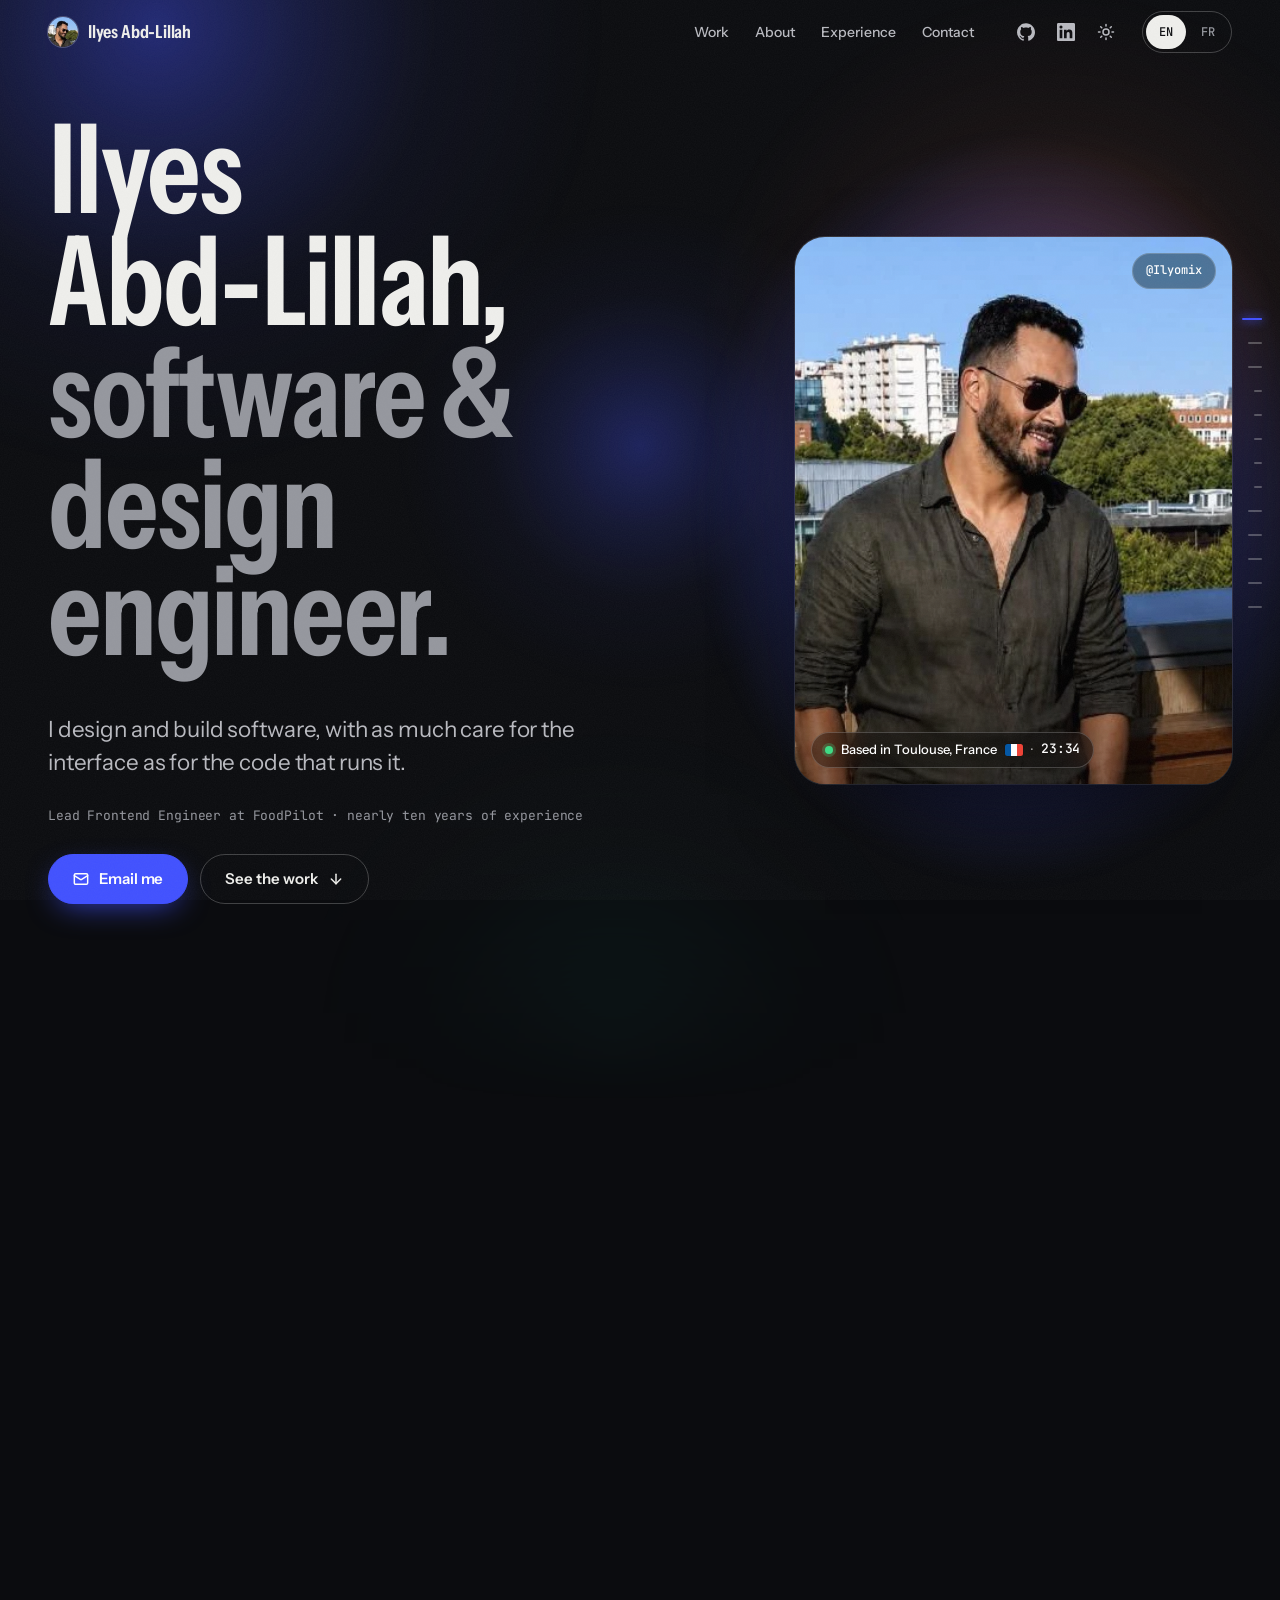
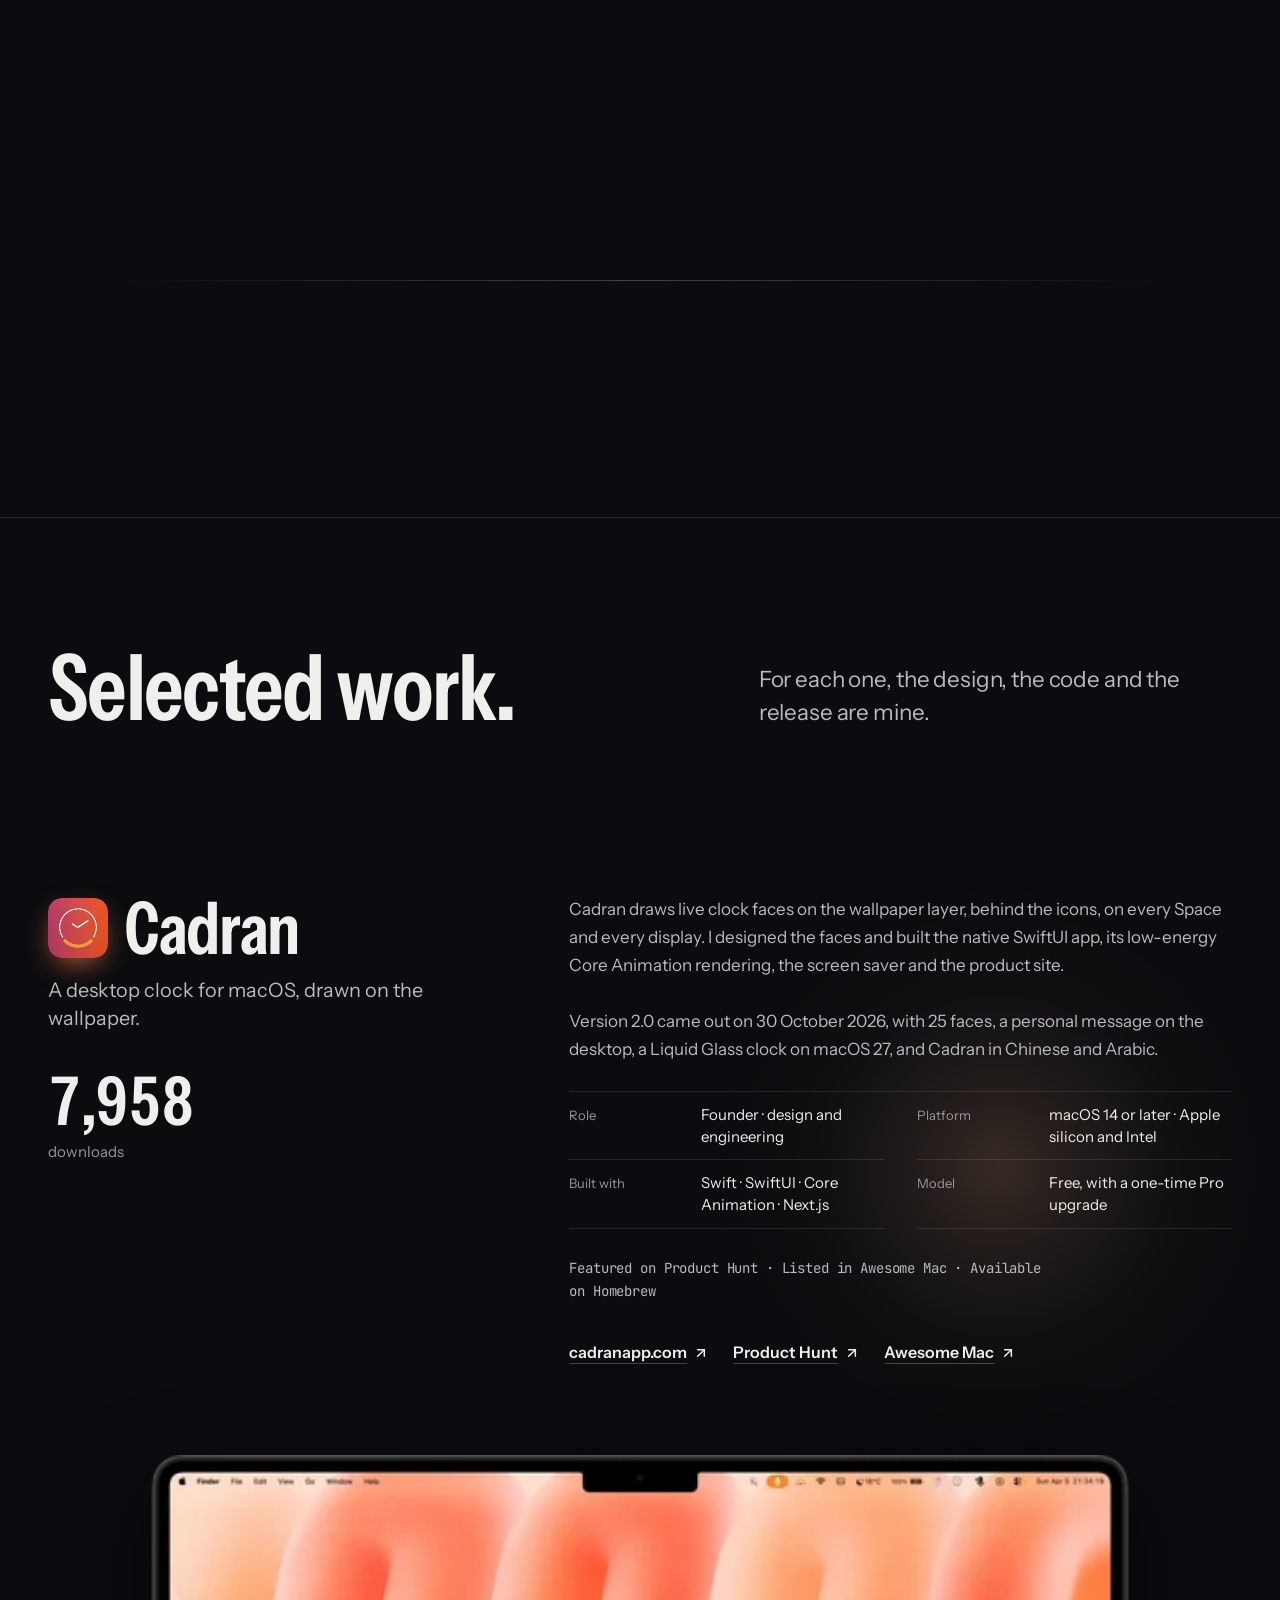
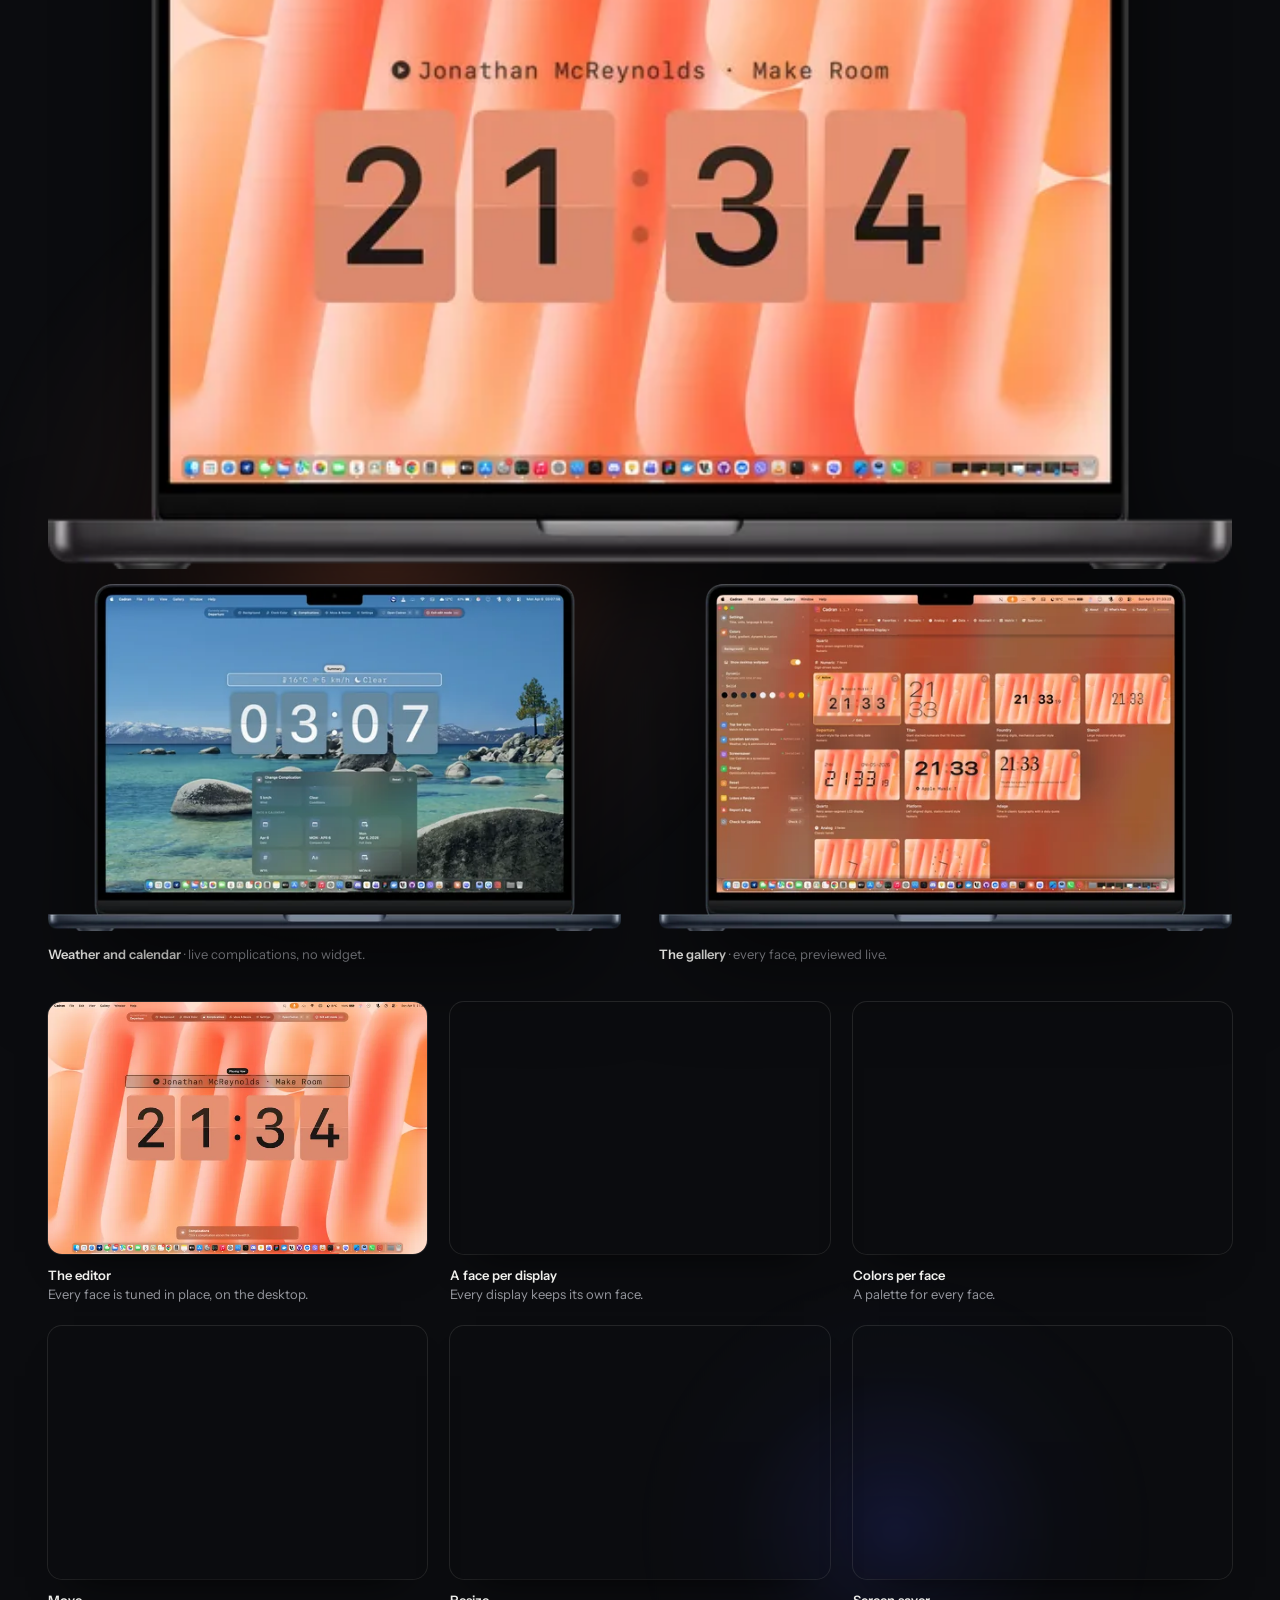
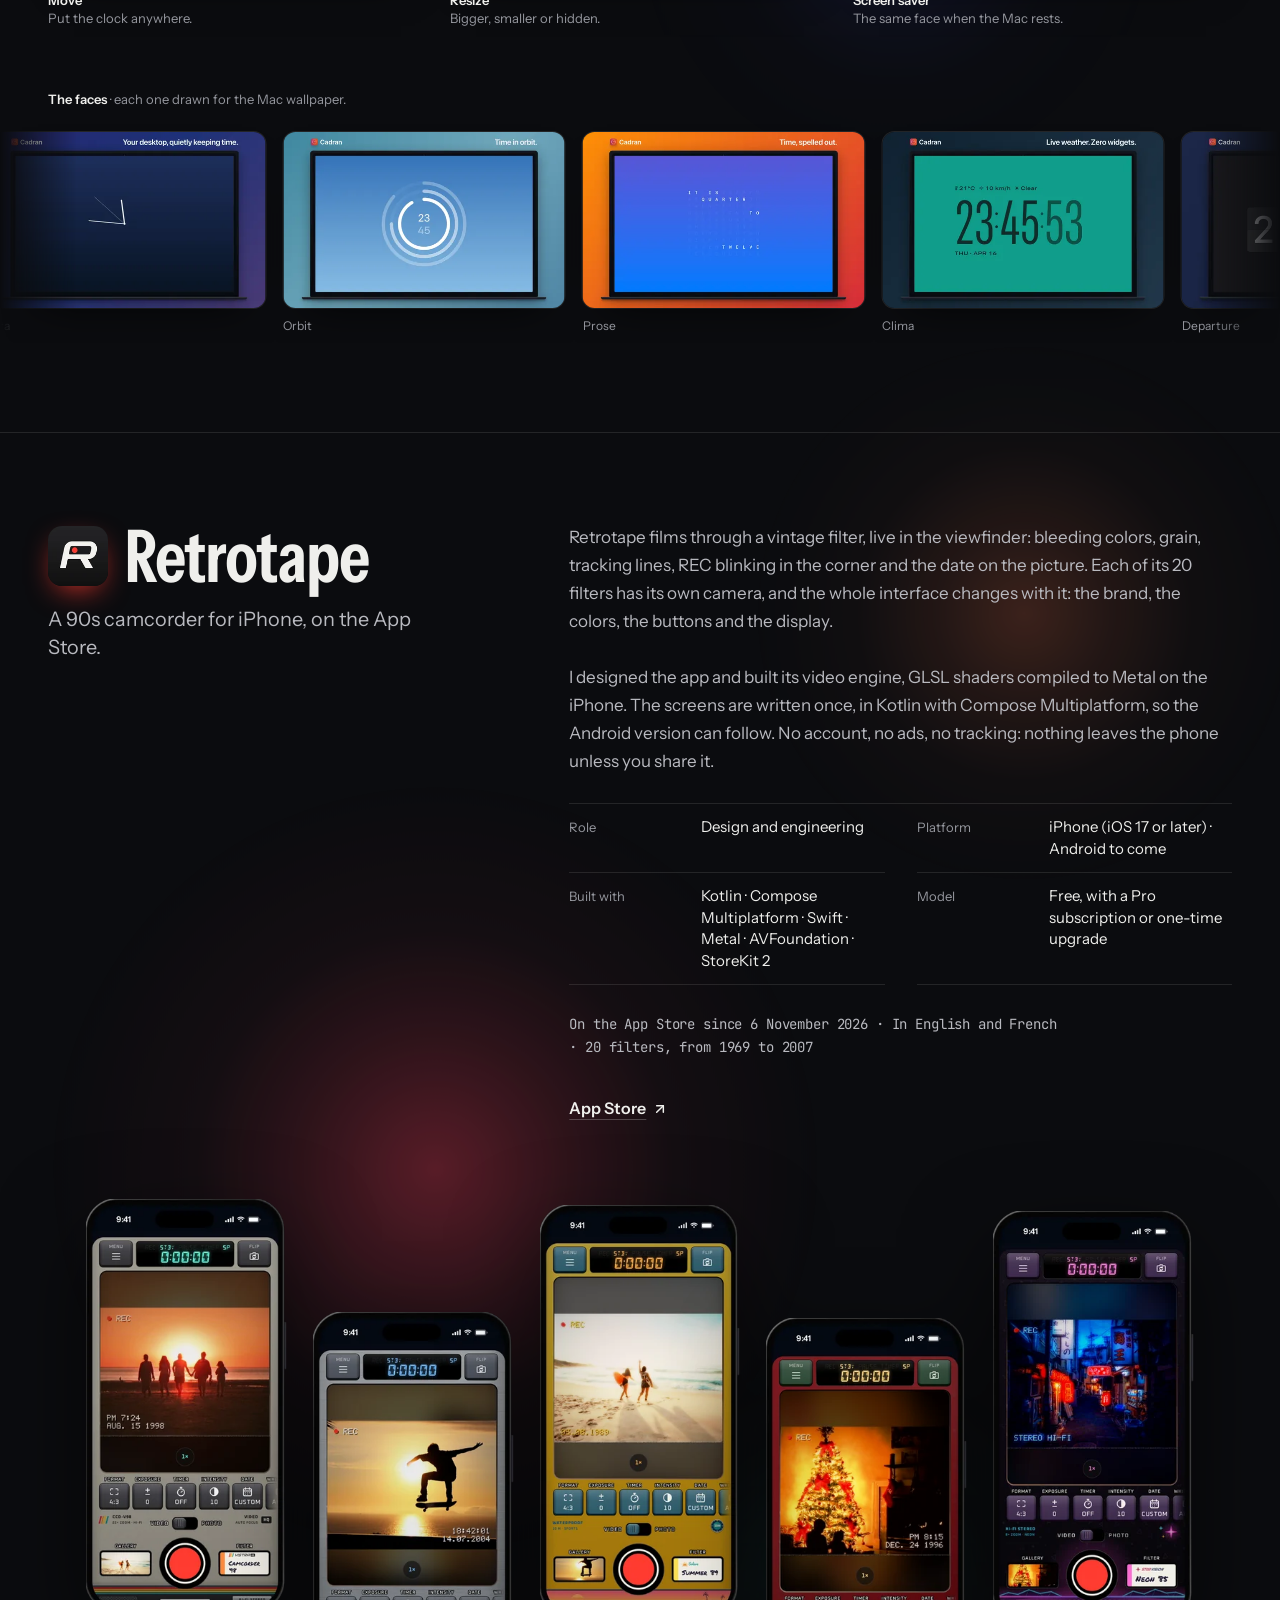
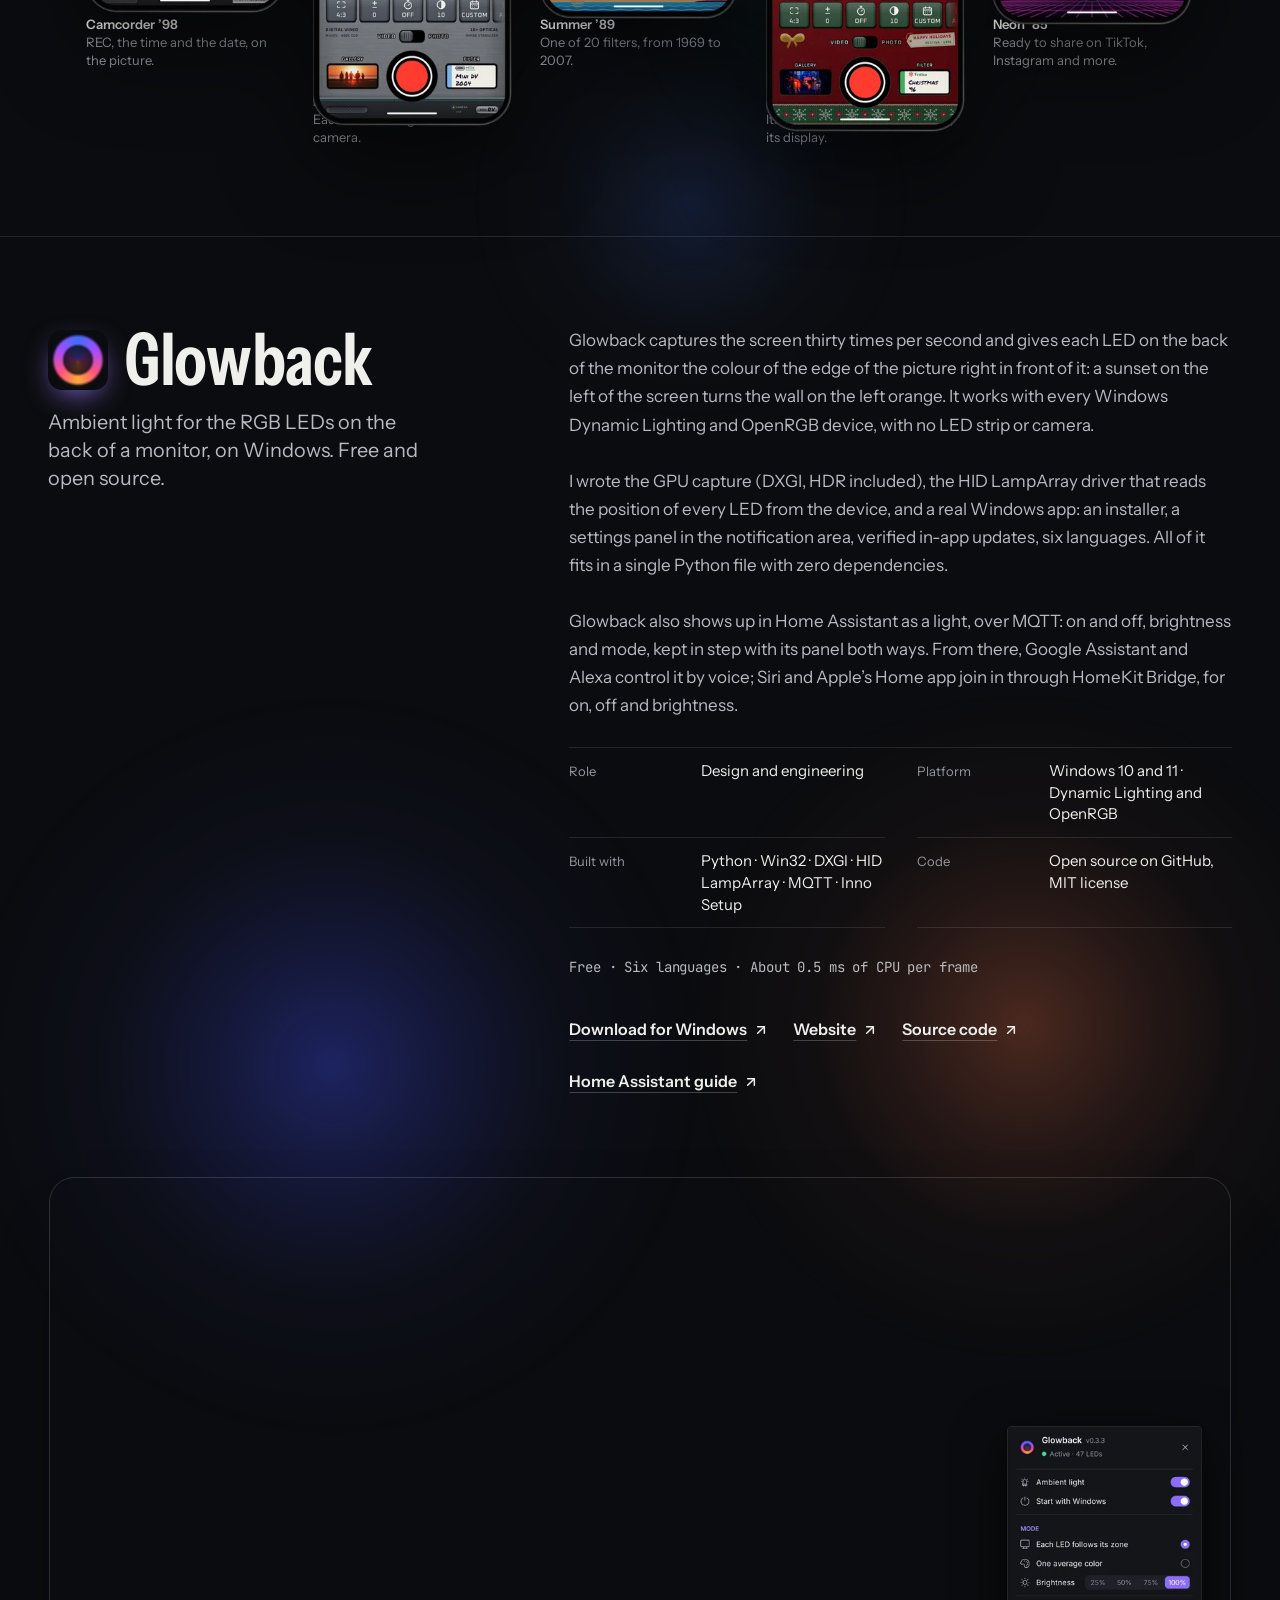
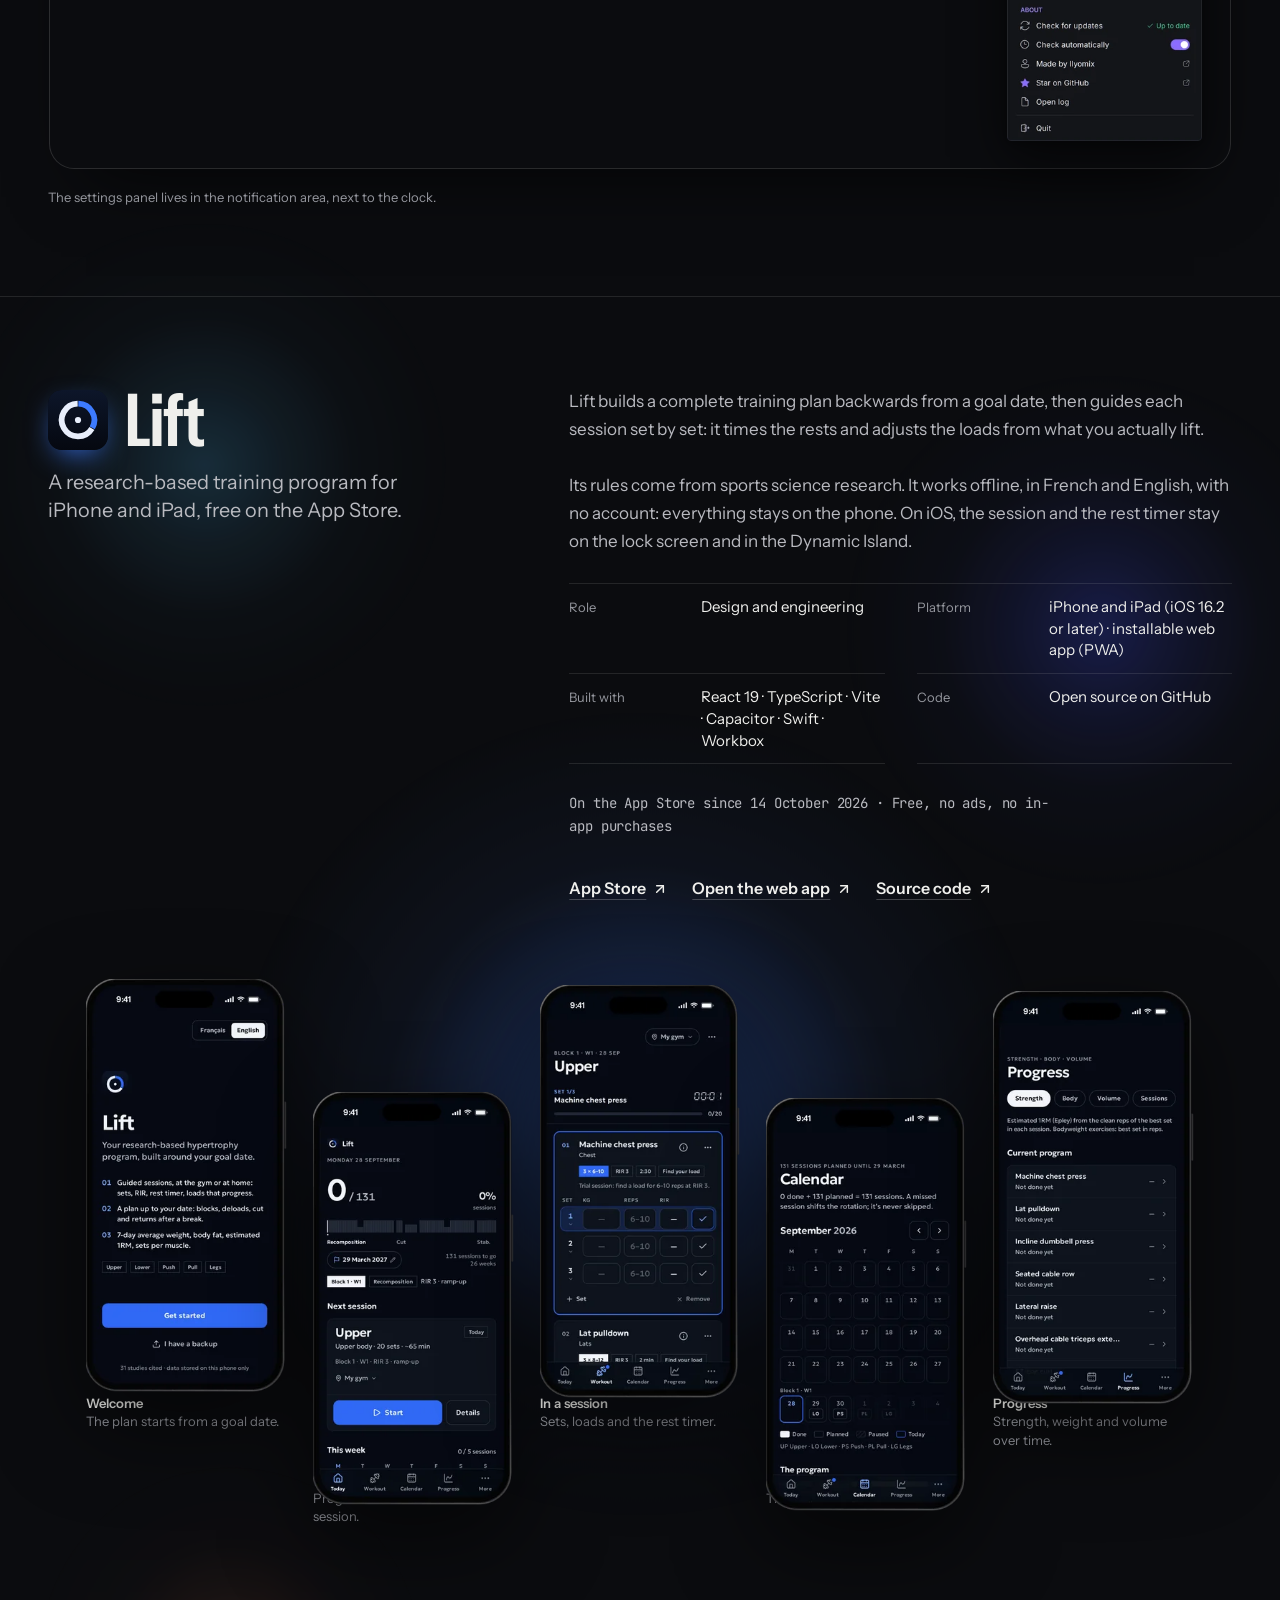
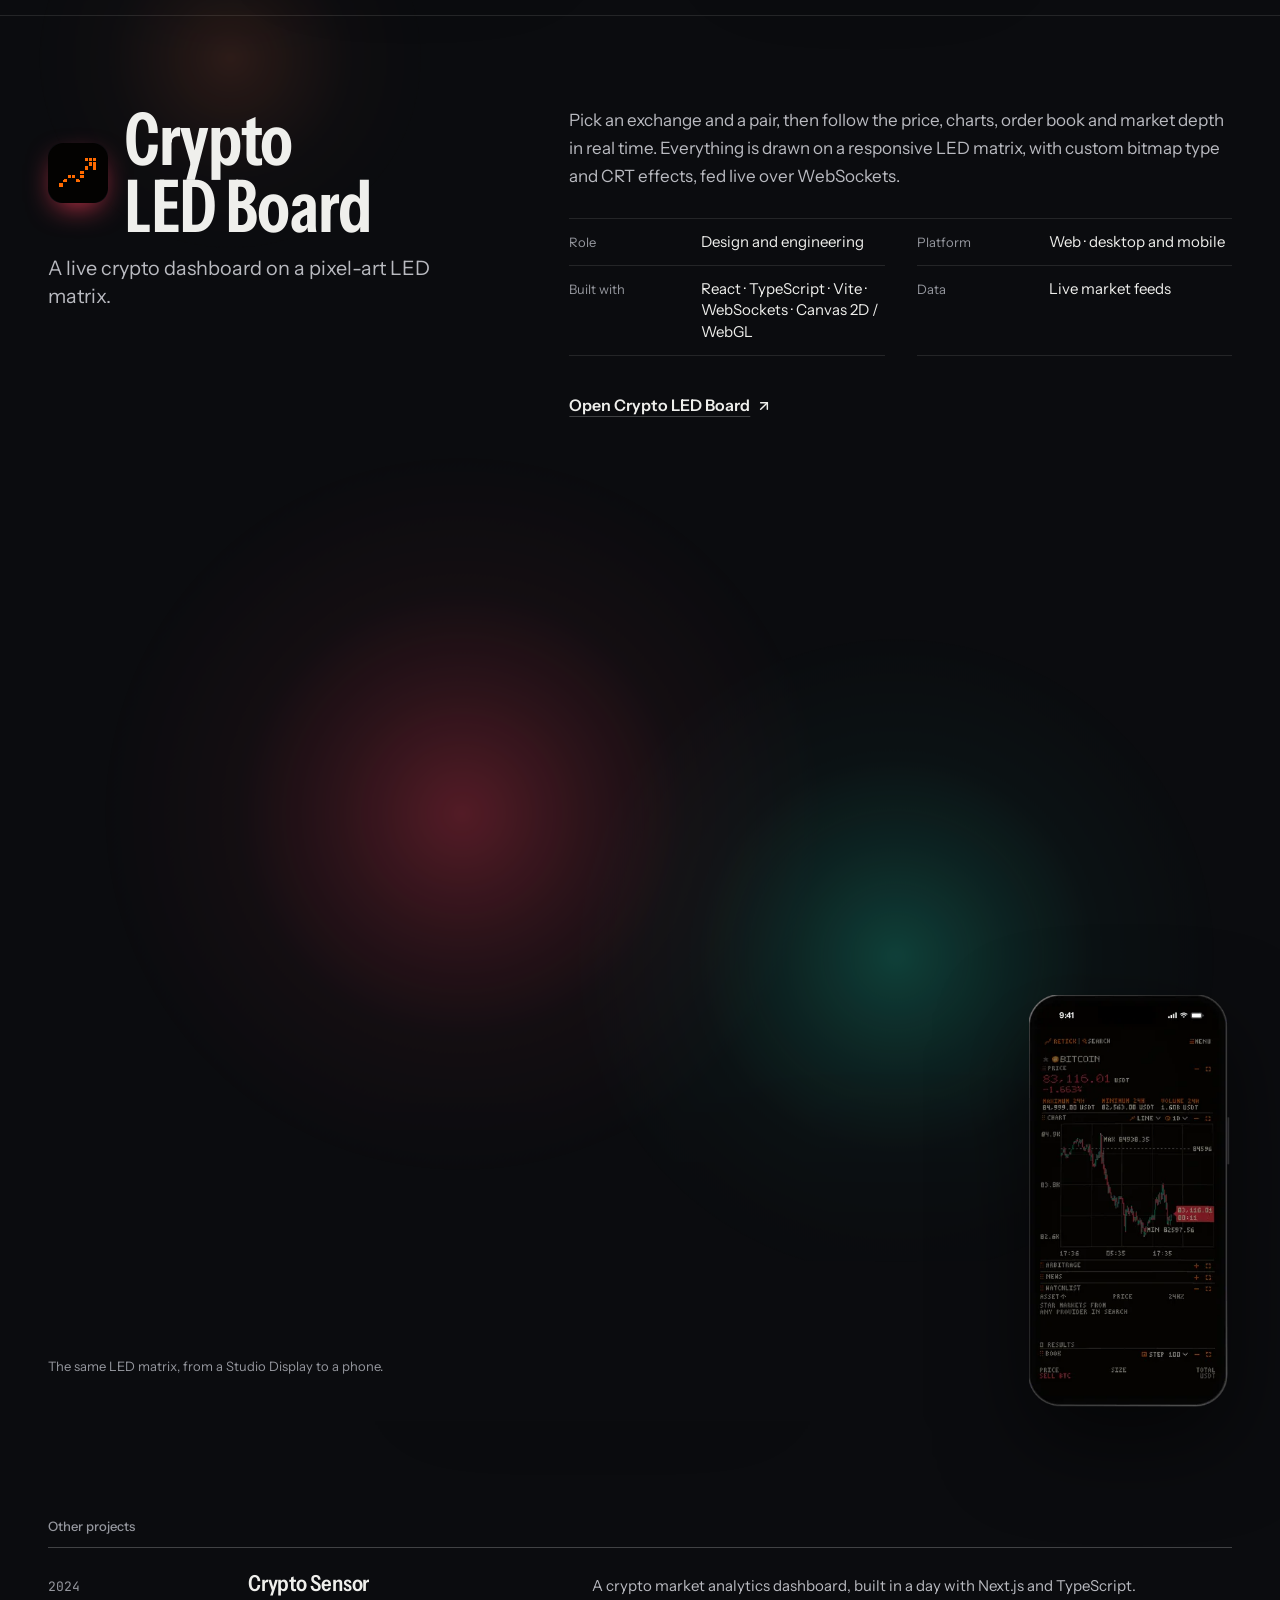
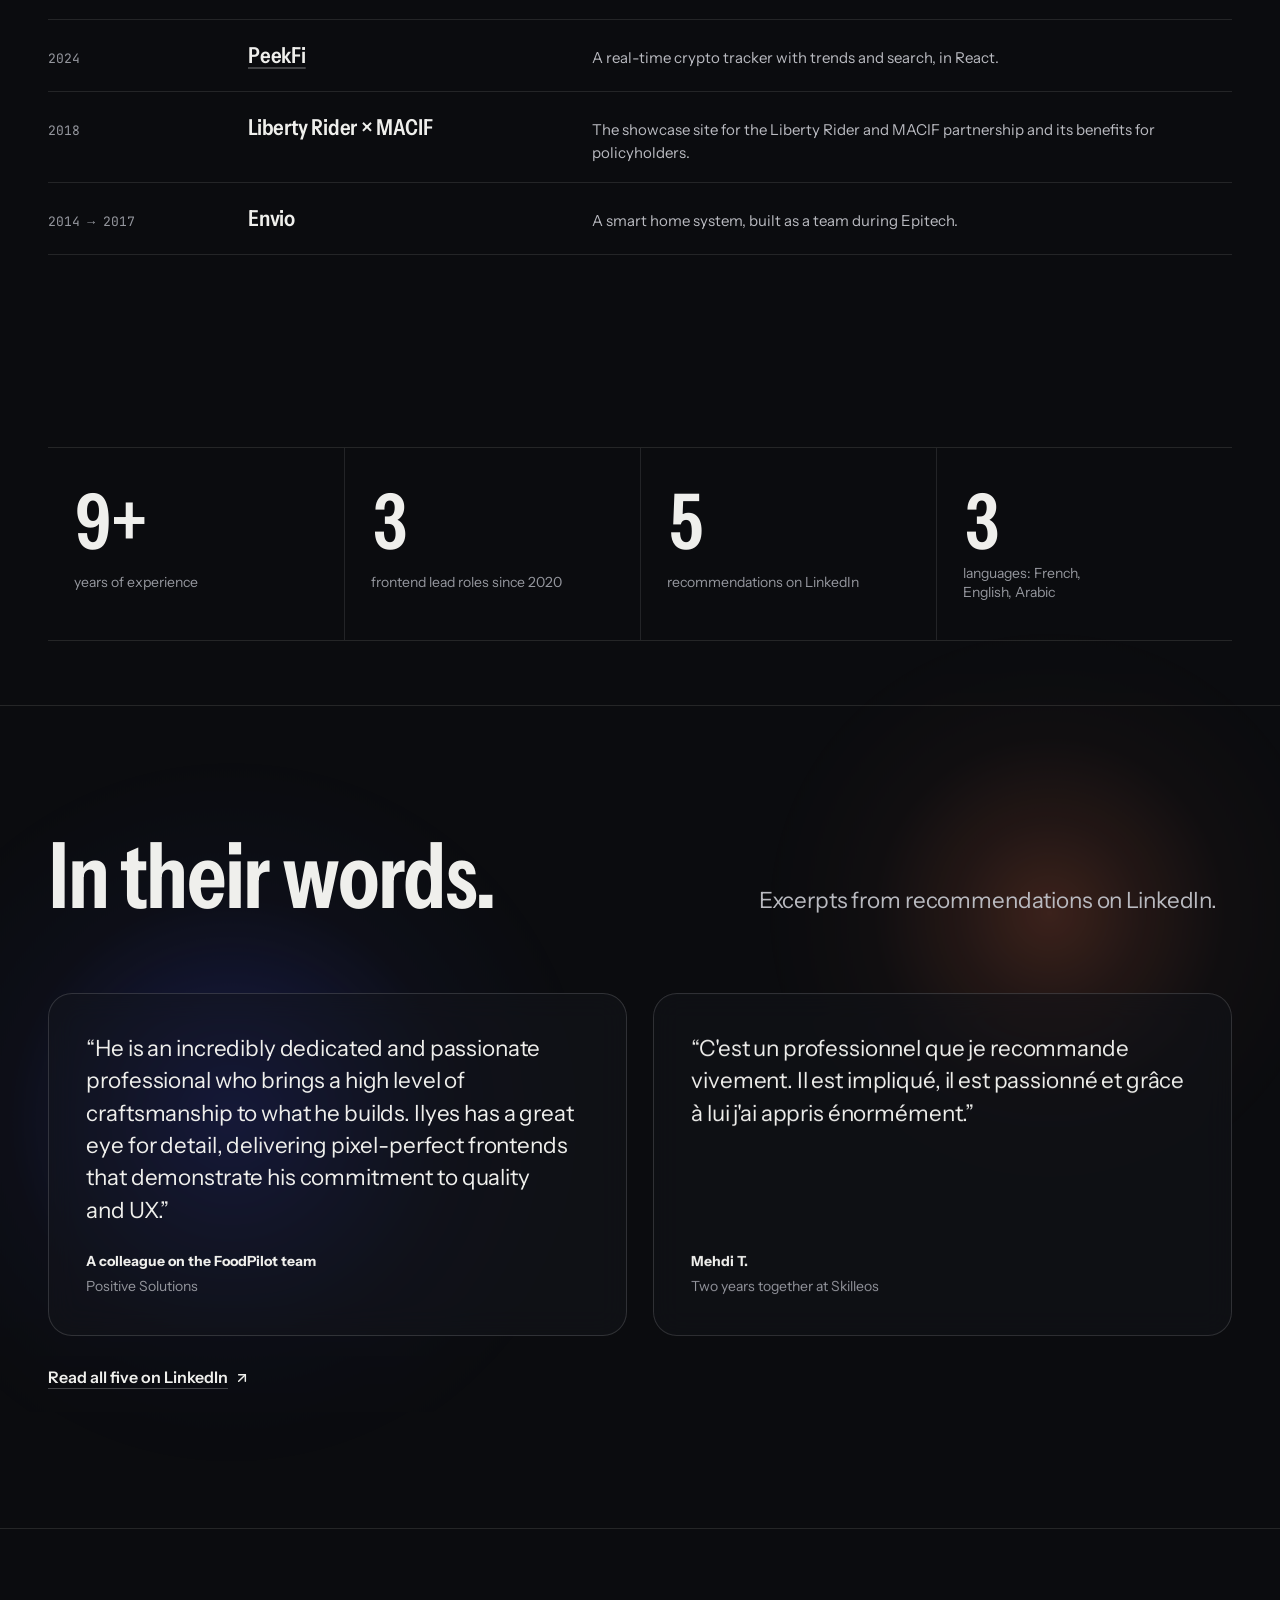
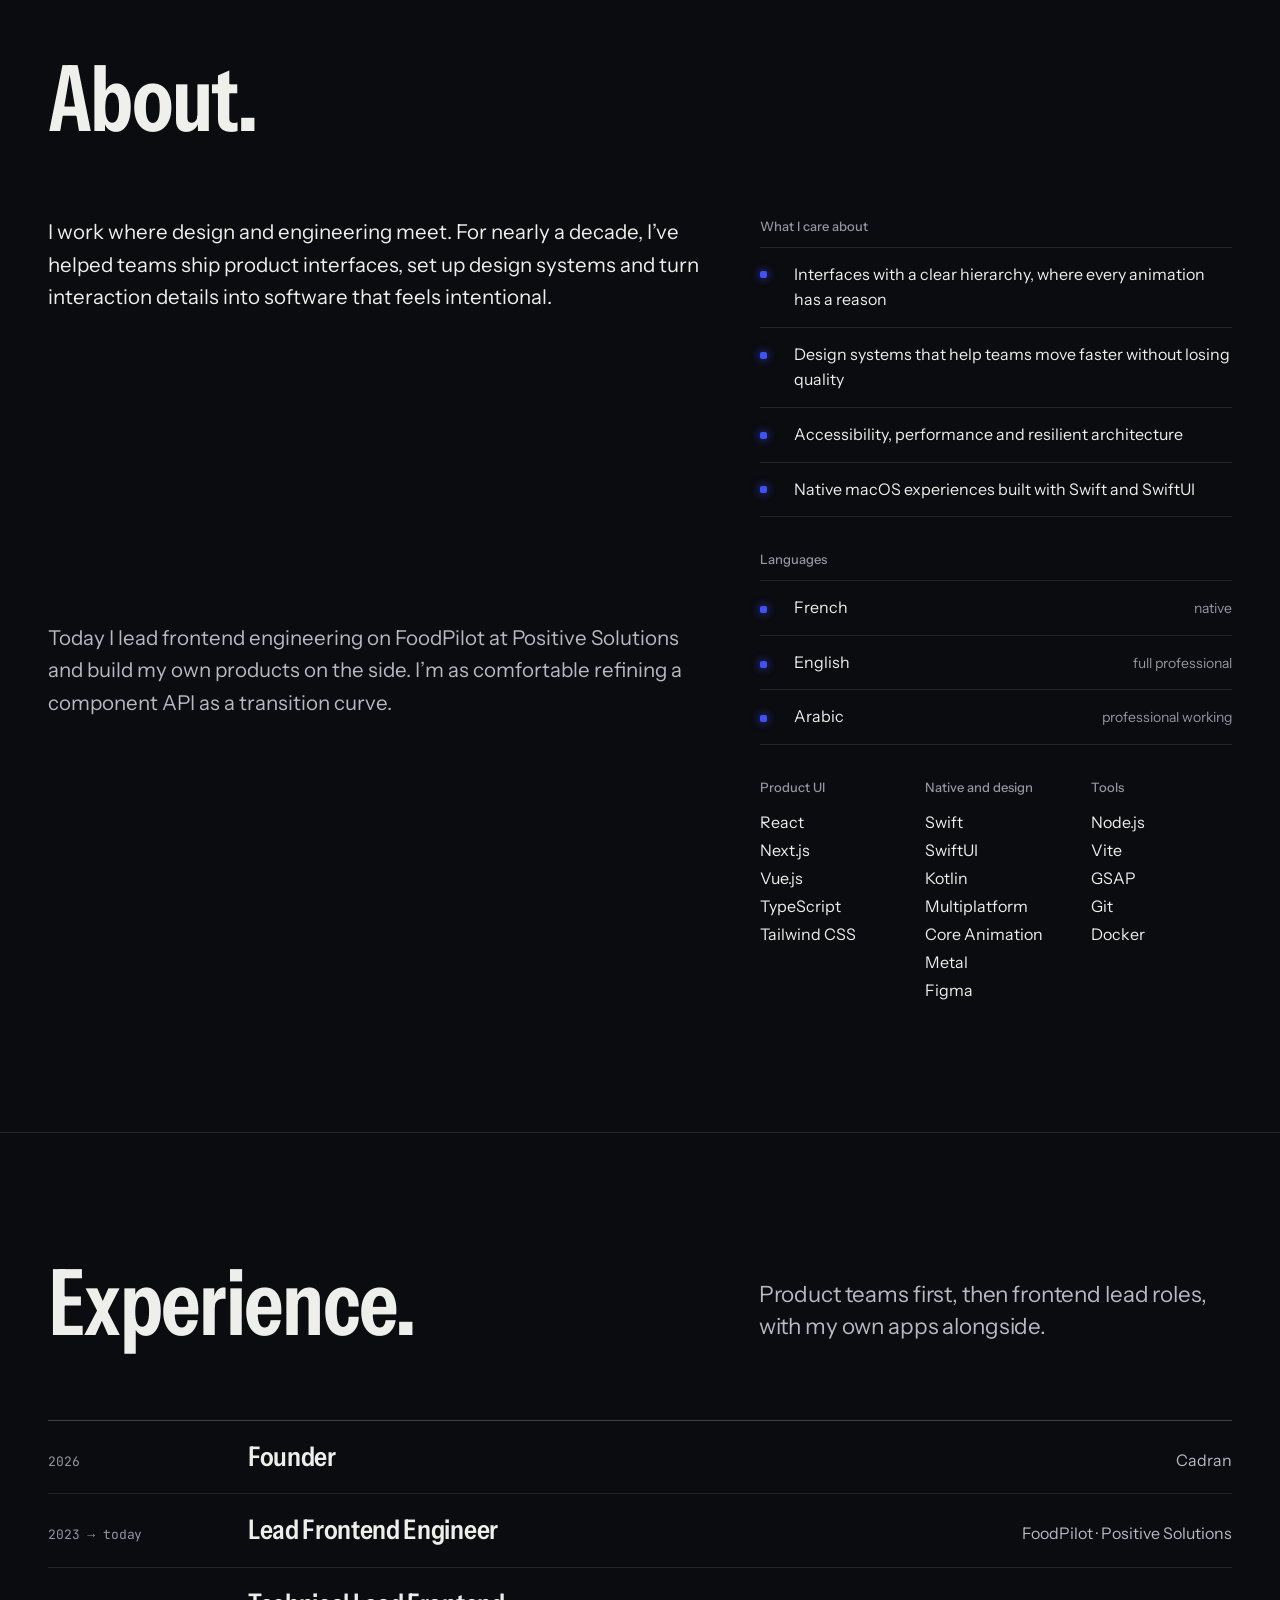
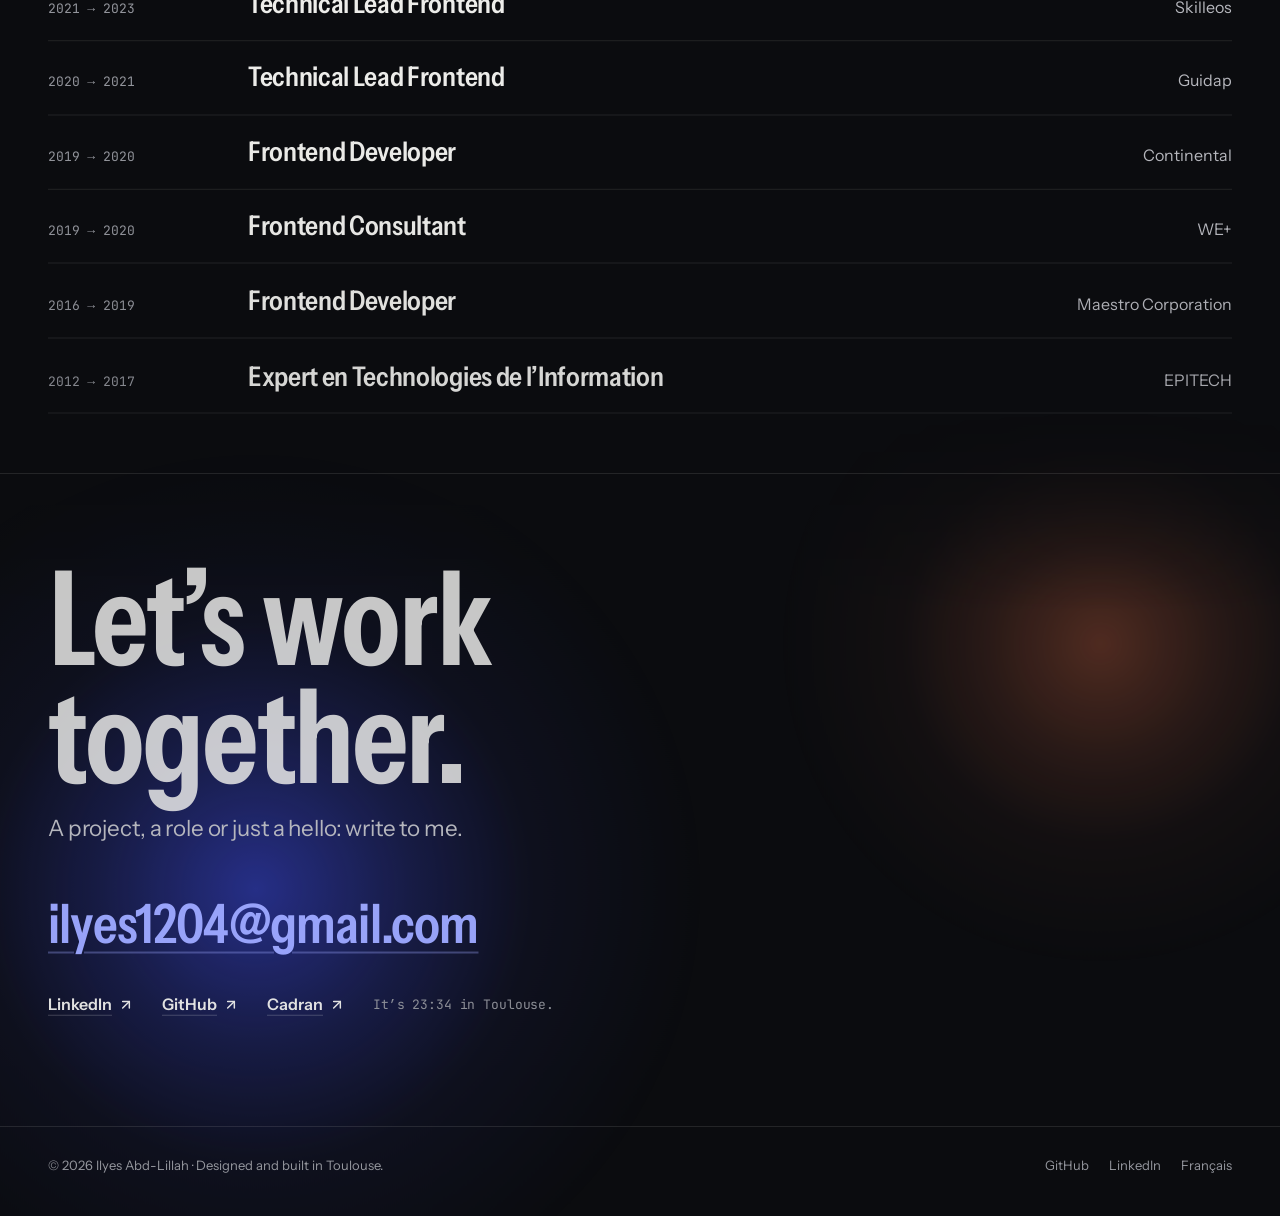
==== commit ebfe885a: "feat(site): Glowback in Home Assistant, and by voice through it - A third paragraph in Glowback's se" ====
--- a/index.html
+++ b/index.html
@@ -193,7 +193,7 @@
             <h3 class="display h-project" id="cadran-name">Cadran</h3>
           </div>
           <p class="project-tag">A desktop clock for macOS, drawn on the wallpaper.</p>
-          <p class="project-stat"><b data-count="7953" data-suffix="" data-live="downloads">7,953</b><span>downloads <em class="live" hidden>live</em></span></p>
+          <p class="project-stat"><b data-count="7958" data-suffix="" data-live="downloads">7,958</b><span>downloads <em class="live" hidden>live</em></span></p>
         </div>
         <div class="project-body" data-reveal>
 <p>Cadran draws live clock faces on the wallpaper layer, behind the icons, on every Space and every display. I designed the faces and built the native SwiftUI app, its low-energy Core Animation rendering, the screen saver and the product site.</p><p>Version 2.0 came out on 30 October 2026, with 25 faces, a personal message on the desktop, a Liquid Glass clock on macOS 27, and Cadran in Chinese and Arabic.</p>          <dl class="specs">
@@ -269,10 +269,10 @@
           <p class="project-tag">Ambient light for the RGB LEDs on the back of a monitor, on Windows. Free and open source.</p>
         </div>
         <div class="project-body" data-reveal>
-<p>Glowback captures the screen thirty times per second and gives each LED on the back of the monitor the colour of the edge of the picture right in front of it: a sunset on the left of the screen turns the wall on the left orange. It works with every Windows Dynamic Lighting and OpenRGB device, with no LED strip or camera.</p><p>I wrote the GPU capture (DXGI, HDR included), the HID LampArray driver that reads the position of every LED from the device, and a real Windows app: an installer, a settings panel in the notification area, verified in-app updates, six languages. All of it fits in a single Python file with zero dependencies.</p>          <dl class="specs">
-<div><dt>Role</dt><dd>Design and engineering</dd></div><div><dt>Platform</dt><dd>Windows 10 and 11 · Dynamic Lighting and OpenRGB</dd></div><div><dt>Built with</dt><dd>Python · Win32 · DXGI · HID LampArray · Inno Setup</dd></div><div><dt>Code</dt><dd>Open source on GitHub, MIT license</dd></div>          </dl>
+<p>Glowback captures the screen thirty times per second and gives each LED on the back of the monitor the colour of the edge of the picture right in front of it: a sunset on the left of the screen turns the wall on the left orange. It works with every Windows Dynamic Lighting and OpenRGB device, with no LED strip or camera.</p><p>I wrote the GPU capture (DXGI, HDR included), the HID LampArray driver that reads the position of every LED from the device, and a real Windows app: an installer, a settings panel in the notification area, verified in-app updates, six languages. All of it fits in a single Python file with zero dependencies.</p><p>Glowback also shows up in Home Assistant as a light, over MQTT: on and off, brightness and mode, kept in step with its panel both ways. From there, Google Assistant and Alexa control it by voice; Siri and Apple’s Home app join in through HomeKit Bridge, for on, off and brightness.</p>          <dl class="specs">
+<div><dt>Role</dt><dd>Design and engineering</dd></div><div><dt>Platform</dt><dd>Windows 10 and 11 · Dynamic Lighting and OpenRGB</dd></div><div><dt>Built with</dt><dd>Python · Win32 · DXGI · HID LampArray · MQTT · Inno Setup</dd></div><div><dt>Code</dt><dd>Open source on GitHub, MIT license</dd></div>          </dl>
 <p class="facts mono">Free · Six languages · About 0.5 ms of CPU per frame</p>          <div class="project-links">
-<a class="link" href="https://github.com/Ilyomix/glowback/releases/latest/download/GlowbackSetup.exe" rel="noopener">Download for Windows<svg viewBox="0 0 24 24" fill="none" stroke="currentColor" stroke-width="2.2" stroke-linecap="round" stroke-linejoin="round" aria-hidden="true"><path d="M7 7h10v10"/><path d="M7 17 17 7"/></svg></a><a class="link" href="https://ilyomix.github.io/glowback/" rel="noopener">Website<svg viewBox="0 0 24 24" fill="none" stroke="currentColor" stroke-width="2.2" stroke-linecap="round" stroke-linejoin="round" aria-hidden="true"><path d="M7 7h10v10"/><path d="M7 17 17 7"/></svg></a><a class="link" href="https://github.com/Ilyomix/glowback" rel="noopener">Source code<svg viewBox="0 0 24 24" fill="none" stroke="currentColor" stroke-width="2.2" stroke-linecap="round" stroke-linejoin="round" aria-hidden="true"><path d="M7 7h10v10"/><path d="M7 17 17 7"/></svg></a>          </div>
+<a class="link" href="https://github.com/Ilyomix/glowback/releases/latest/download/GlowbackSetup.exe" rel="noopener">Download for Windows<svg viewBox="0 0 24 24" fill="none" stroke="currentColor" stroke-width="2.2" stroke-linecap="round" stroke-linejoin="round" aria-hidden="true"><path d="M7 7h10v10"/><path d="M7 17 17 7"/></svg></a><a class="link" href="https://ilyomix.github.io/glowback/" rel="noopener">Website<svg viewBox="0 0 24 24" fill="none" stroke="currentColor" stroke-width="2.2" stroke-linecap="round" stroke-linejoin="round" aria-hidden="true"><path d="M7 7h10v10"/><path d="M7 17 17 7"/></svg></a><a class="link" href="https://github.com/Ilyomix/glowback" rel="noopener">Source code<svg viewBox="0 0 24 24" fill="none" stroke="currentColor" stroke-width="2.2" stroke-linecap="round" stroke-linejoin="round" aria-hidden="true"><path d="M7 7h10v10"/><path d="M7 17 17 7"/></svg></a><a class="link" href="https://github.com/Ilyomix/glowback#-home-assistant--google-assistant" rel="noopener">Home Assistant guide<svg viewBox="0 0 24 24" fill="none" stroke="currentColor" stroke-width="2.2" stroke-linecap="round" stroke-linejoin="round" aria-hidden="true"><path d="M7 7h10v10"/><path d="M7 17 17 7"/></svg></a>          </div>
         </div>
       </div>
 
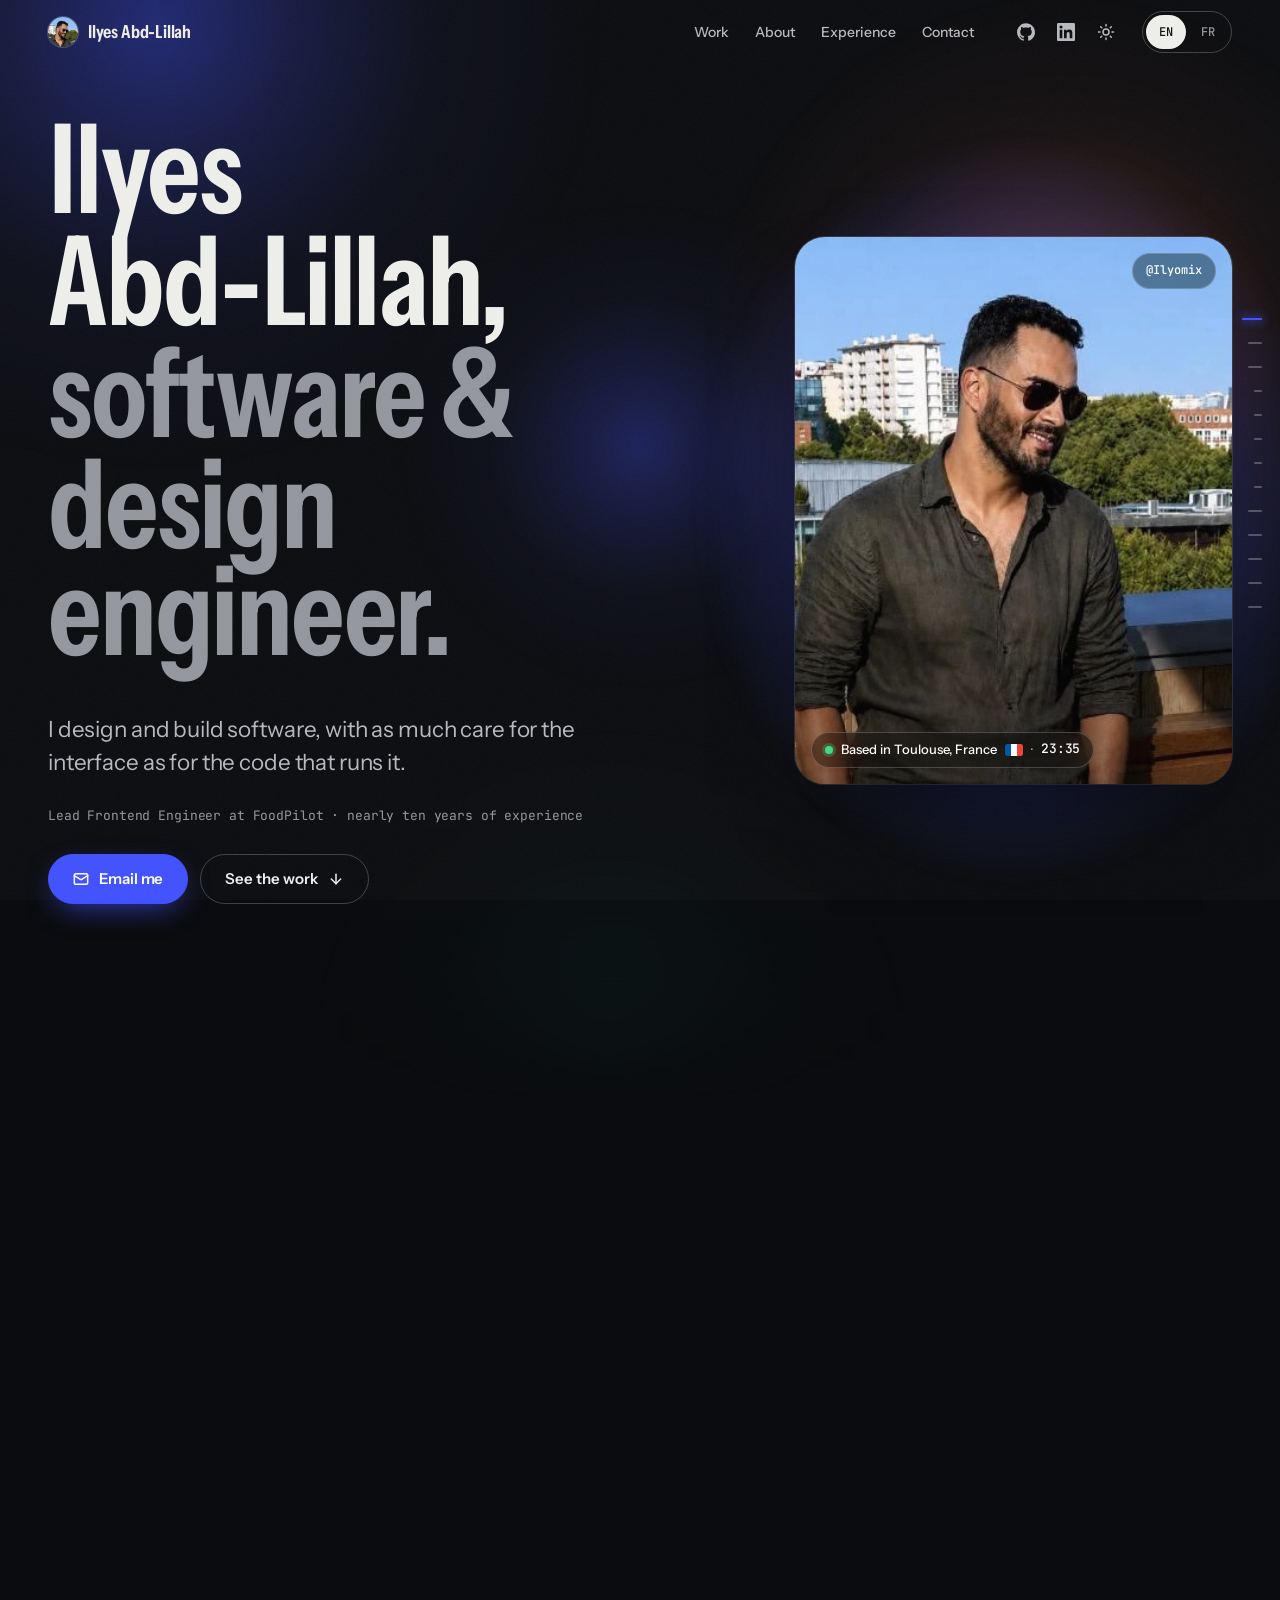
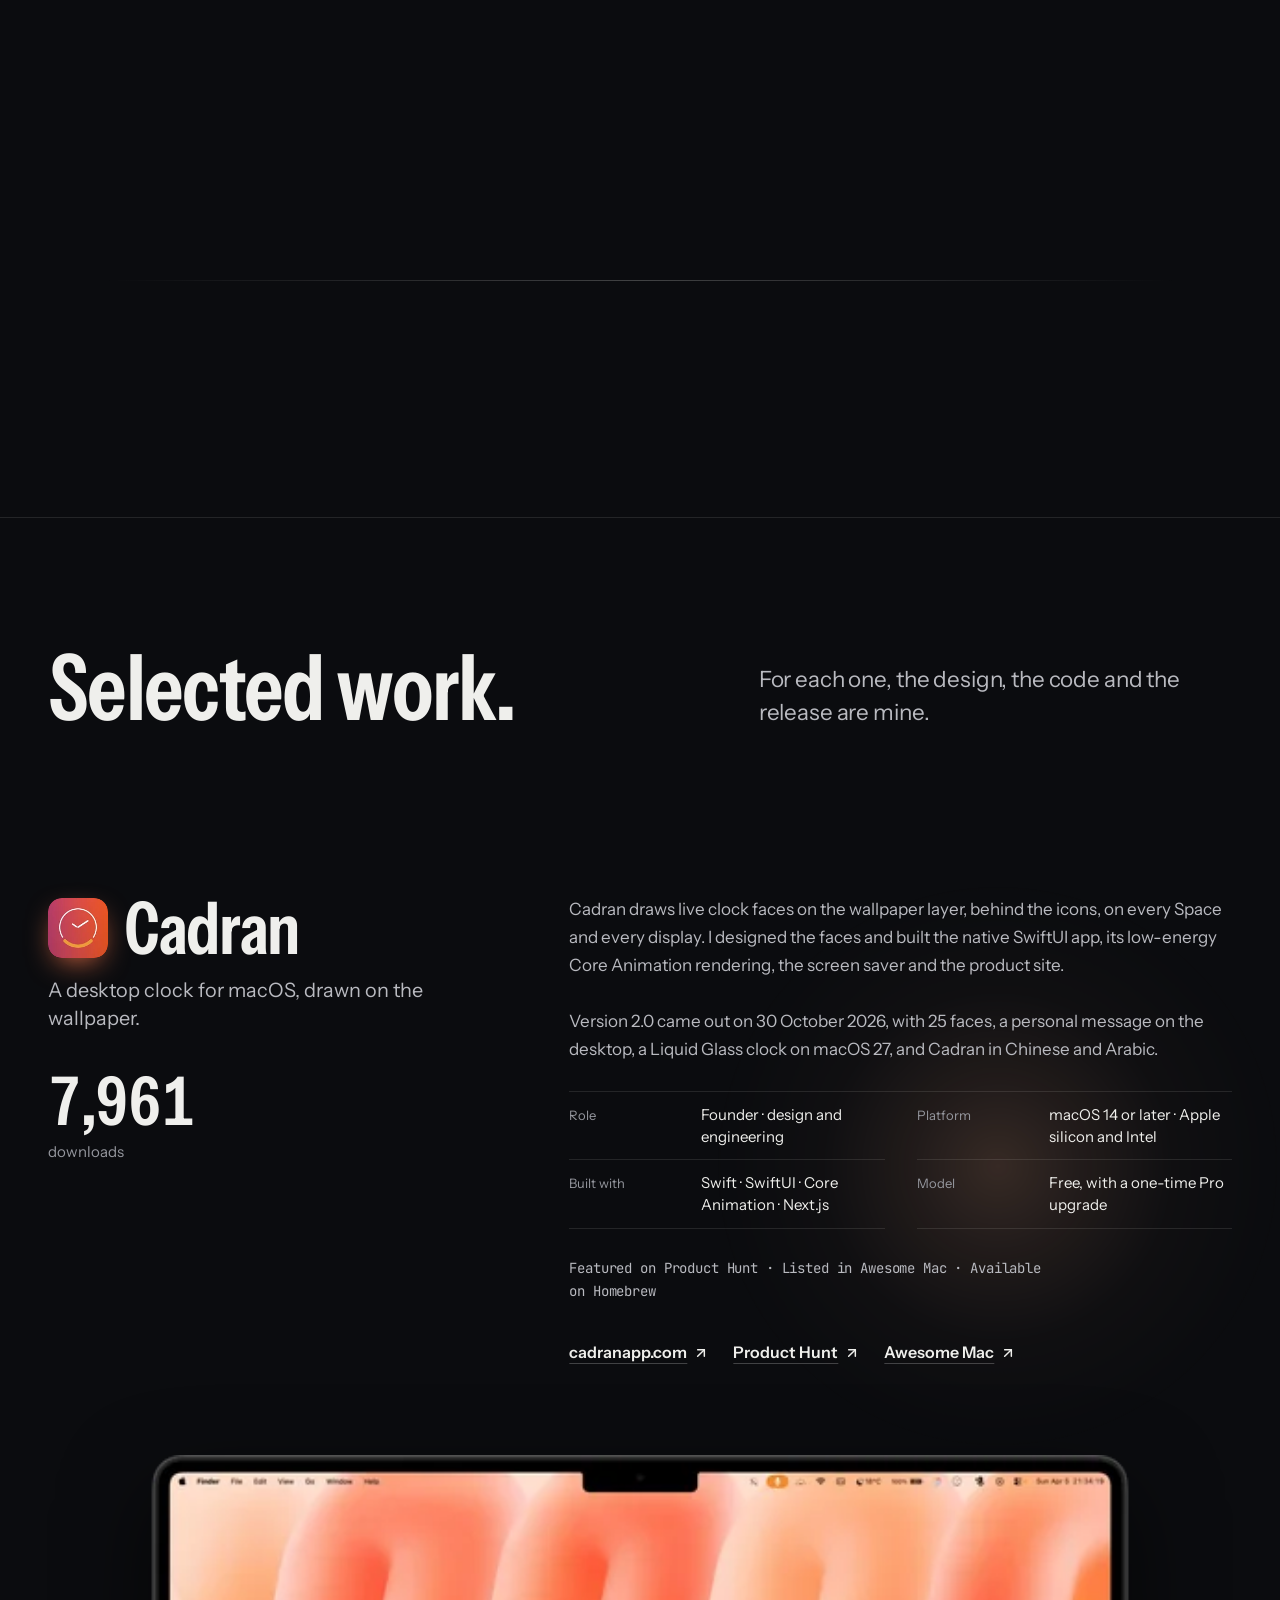
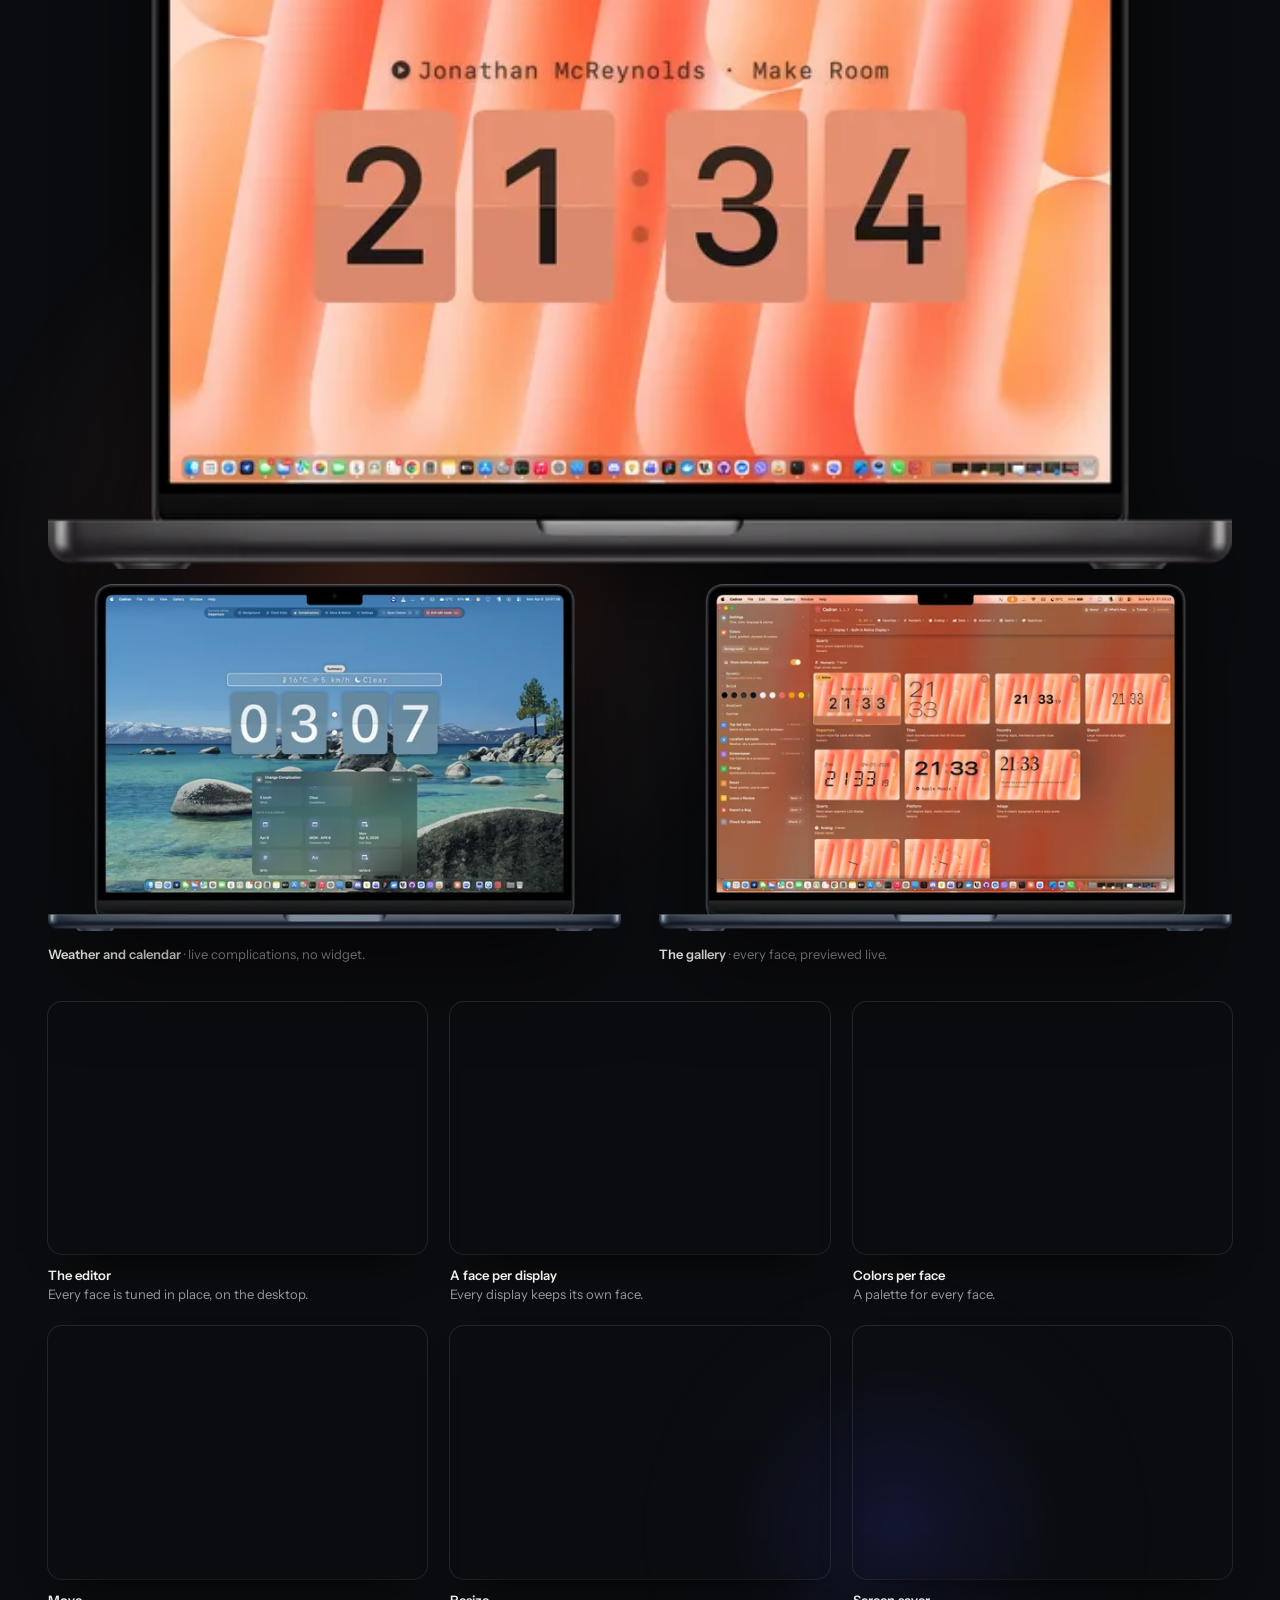
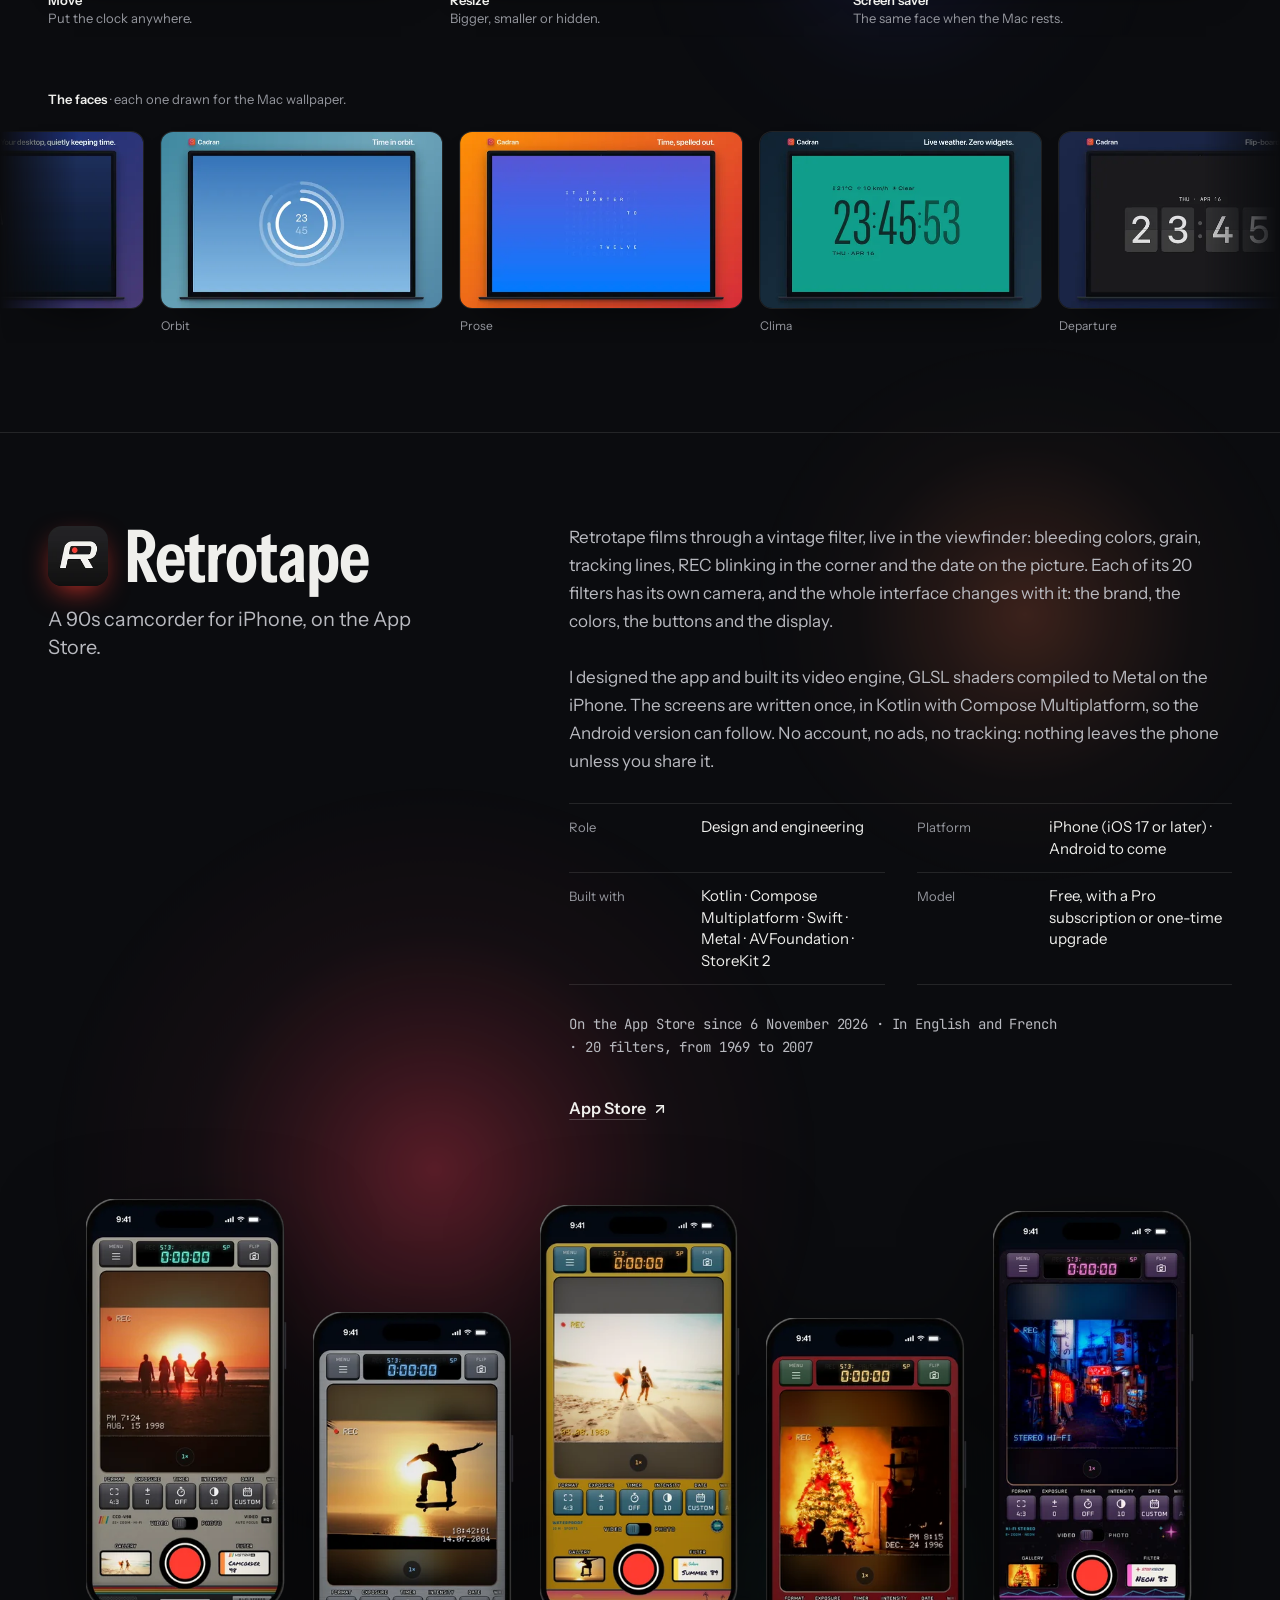
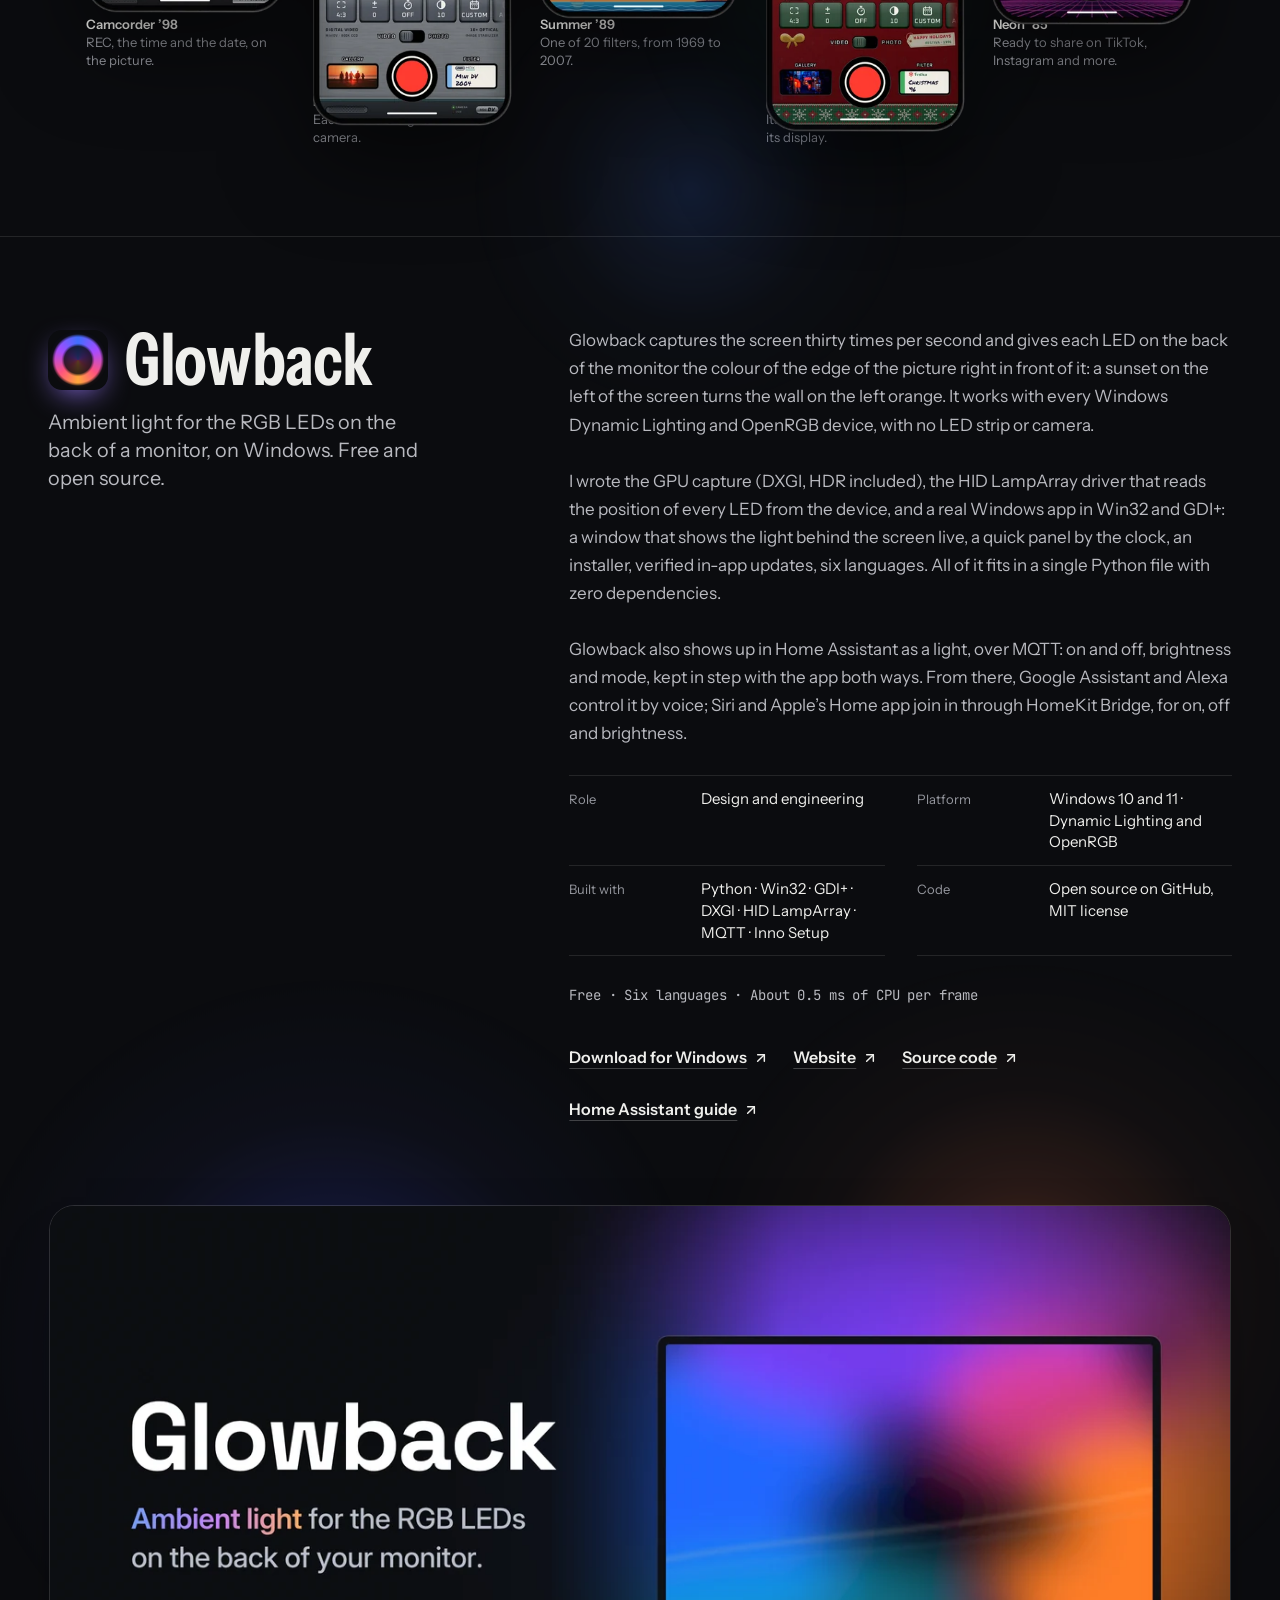
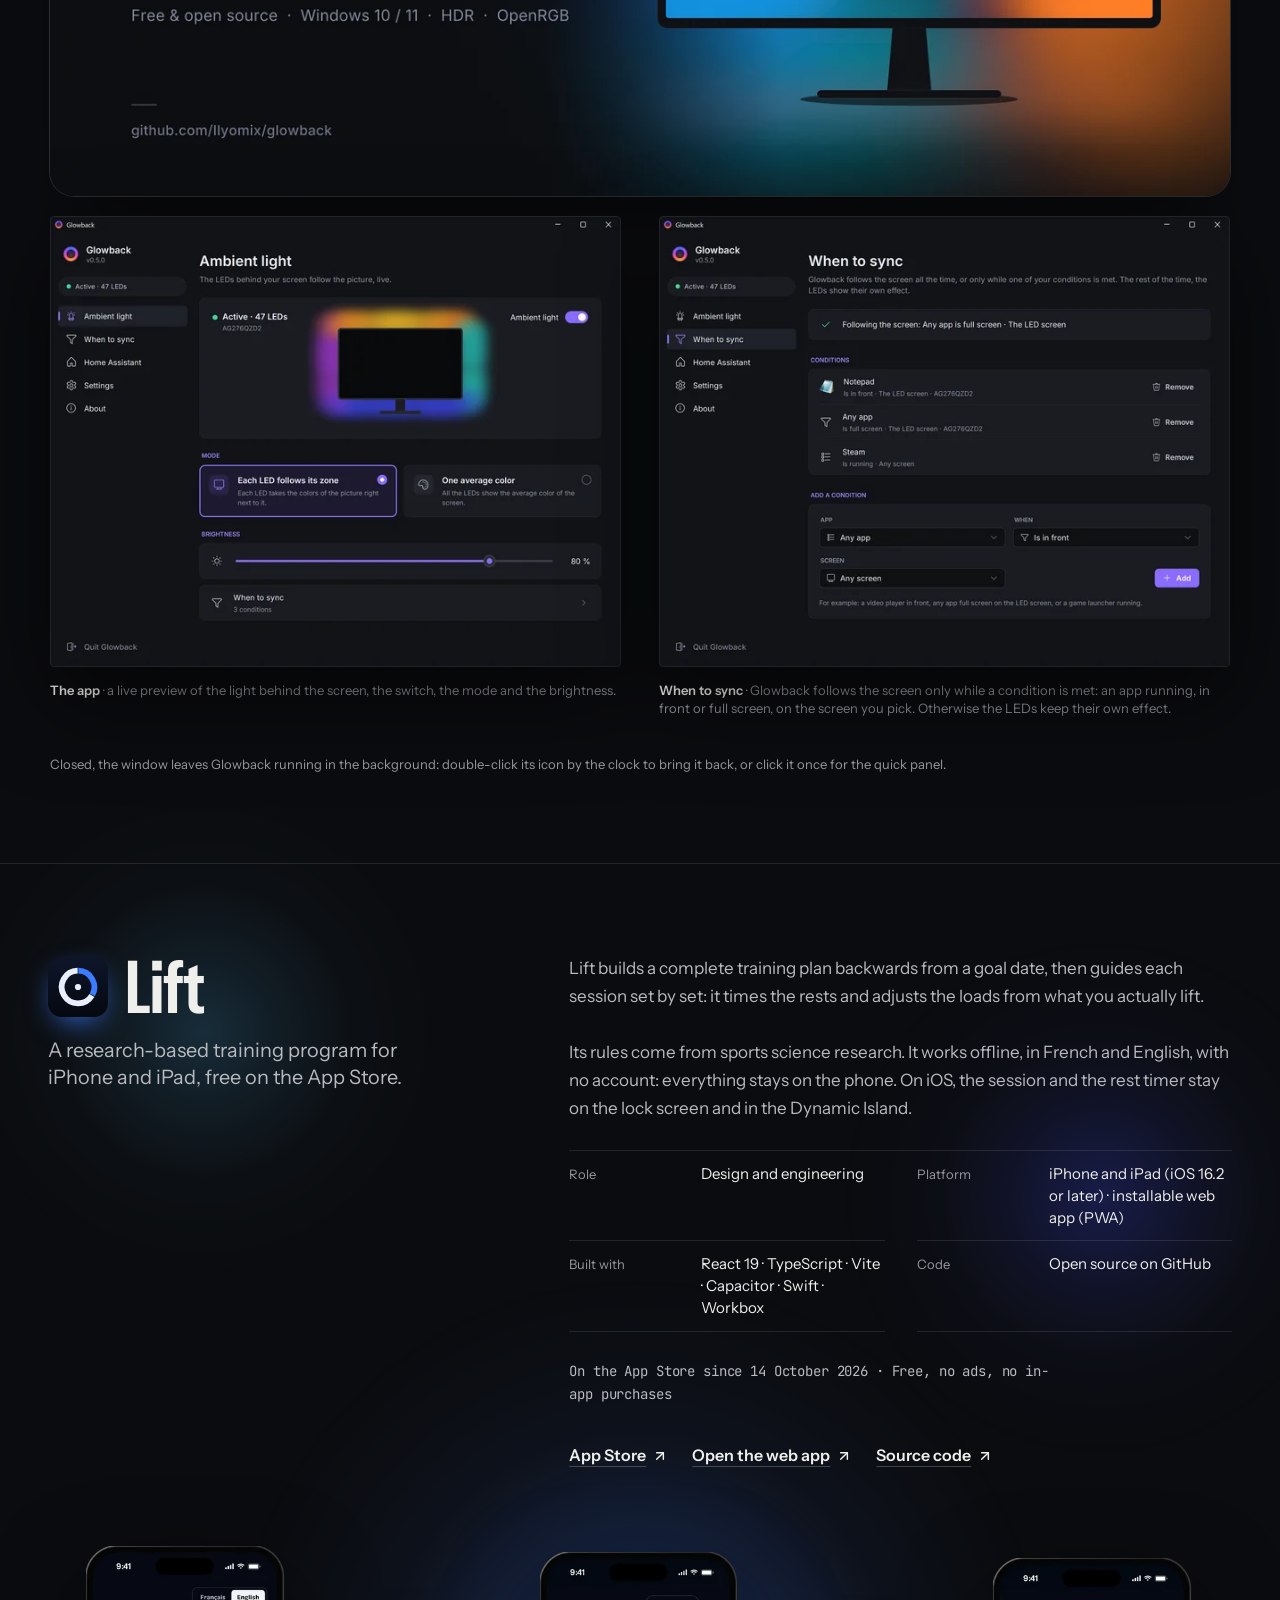
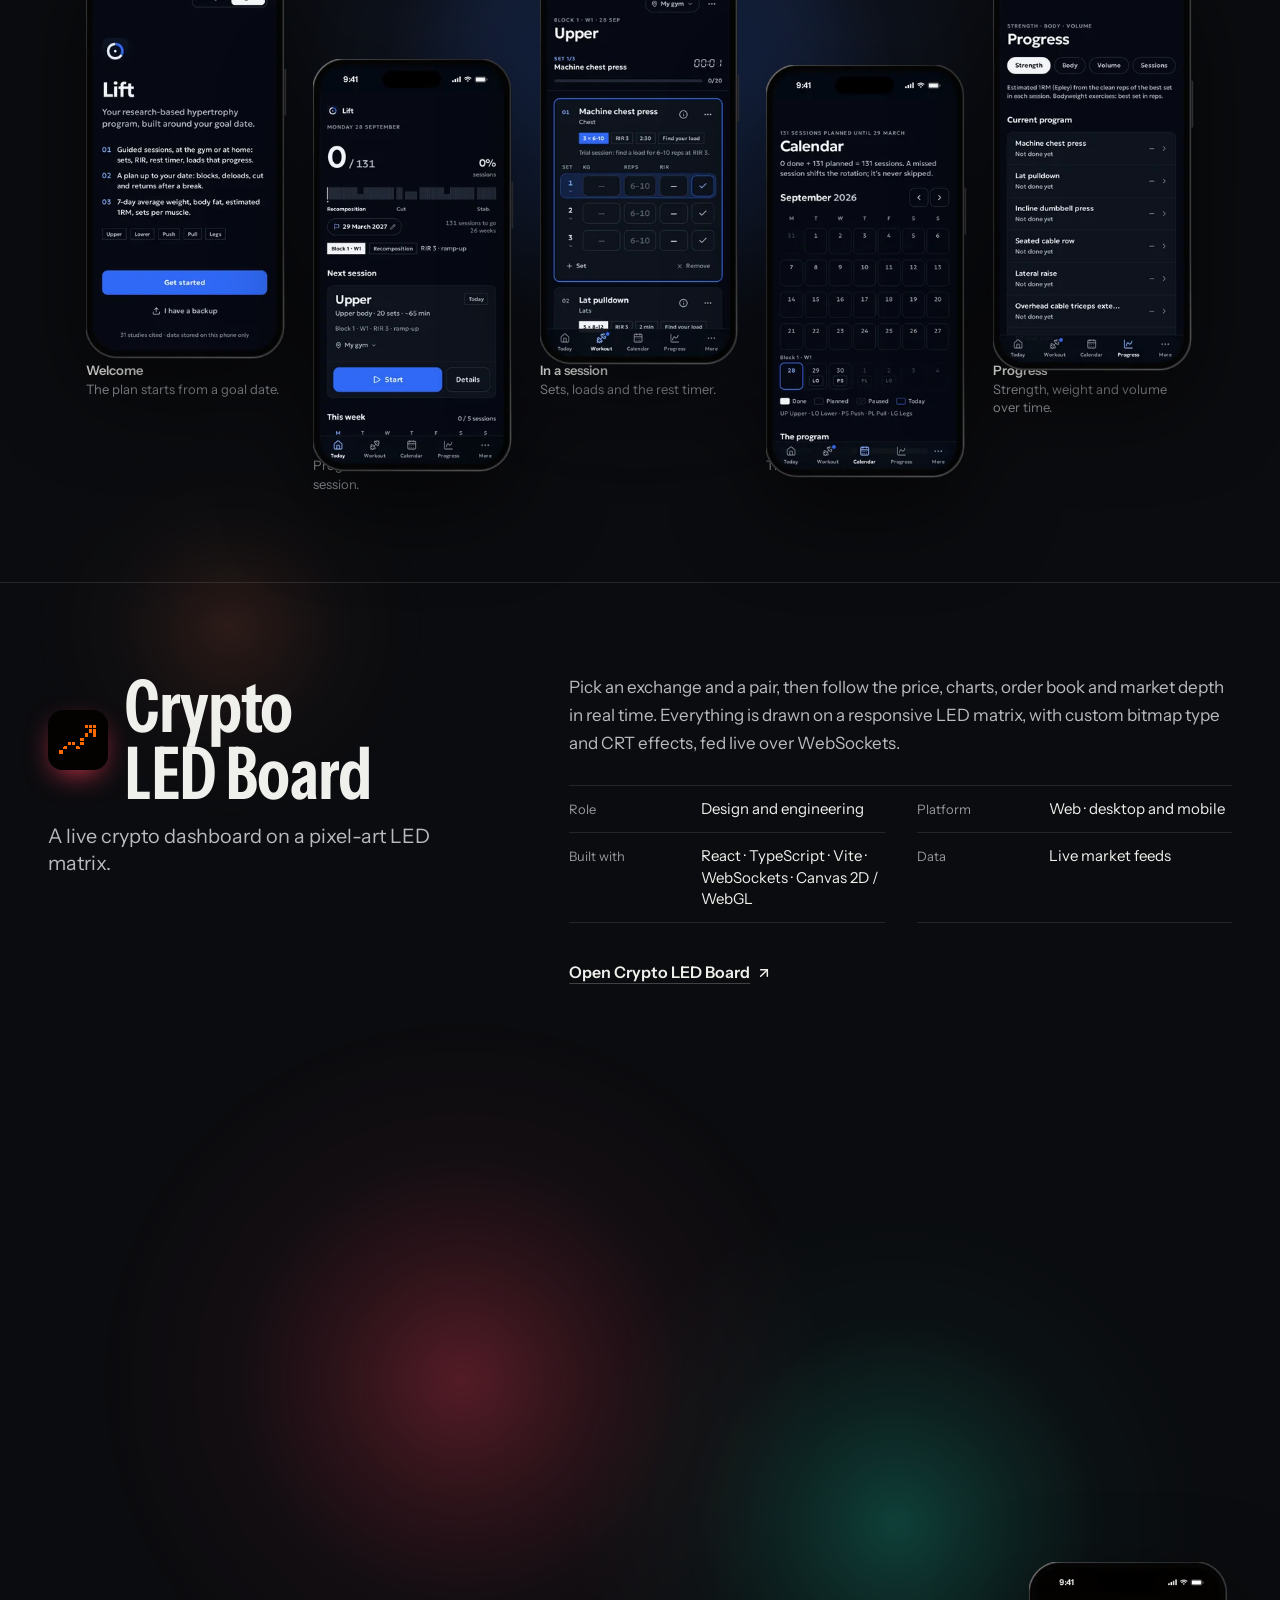
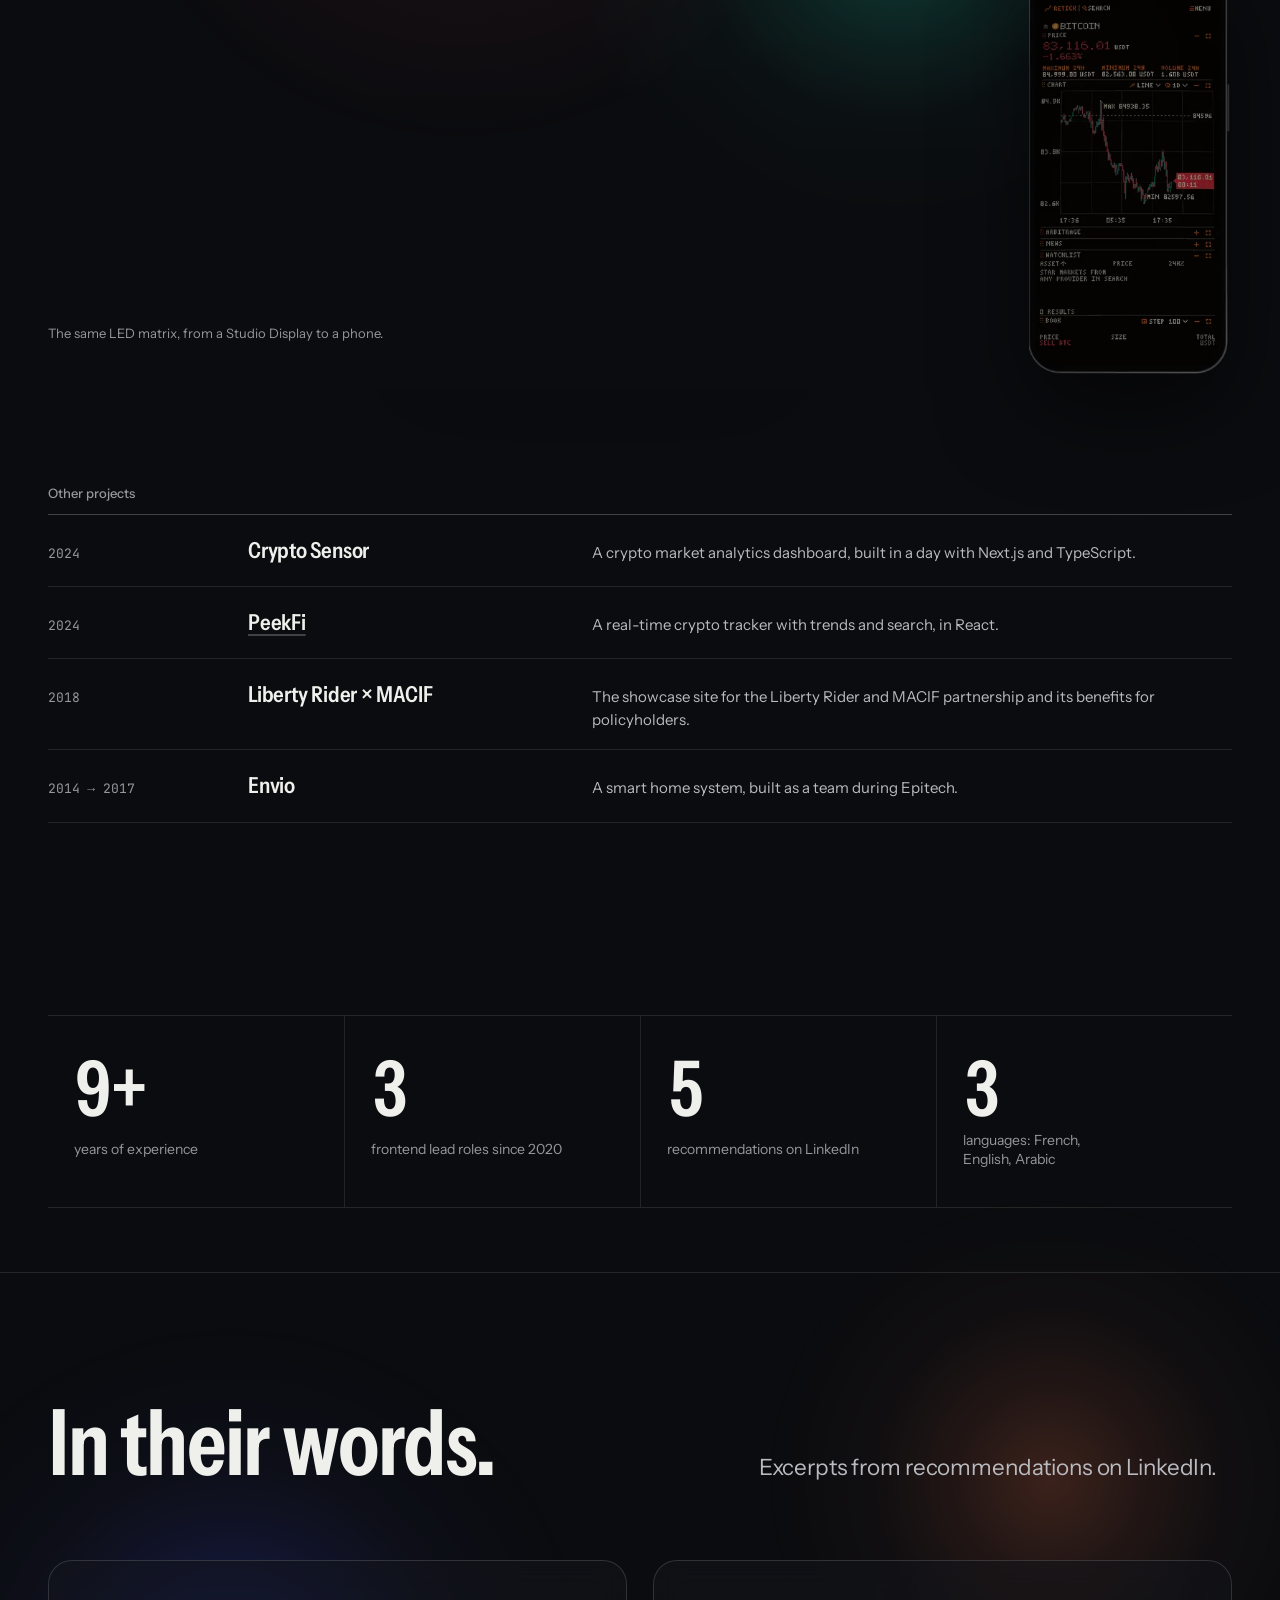
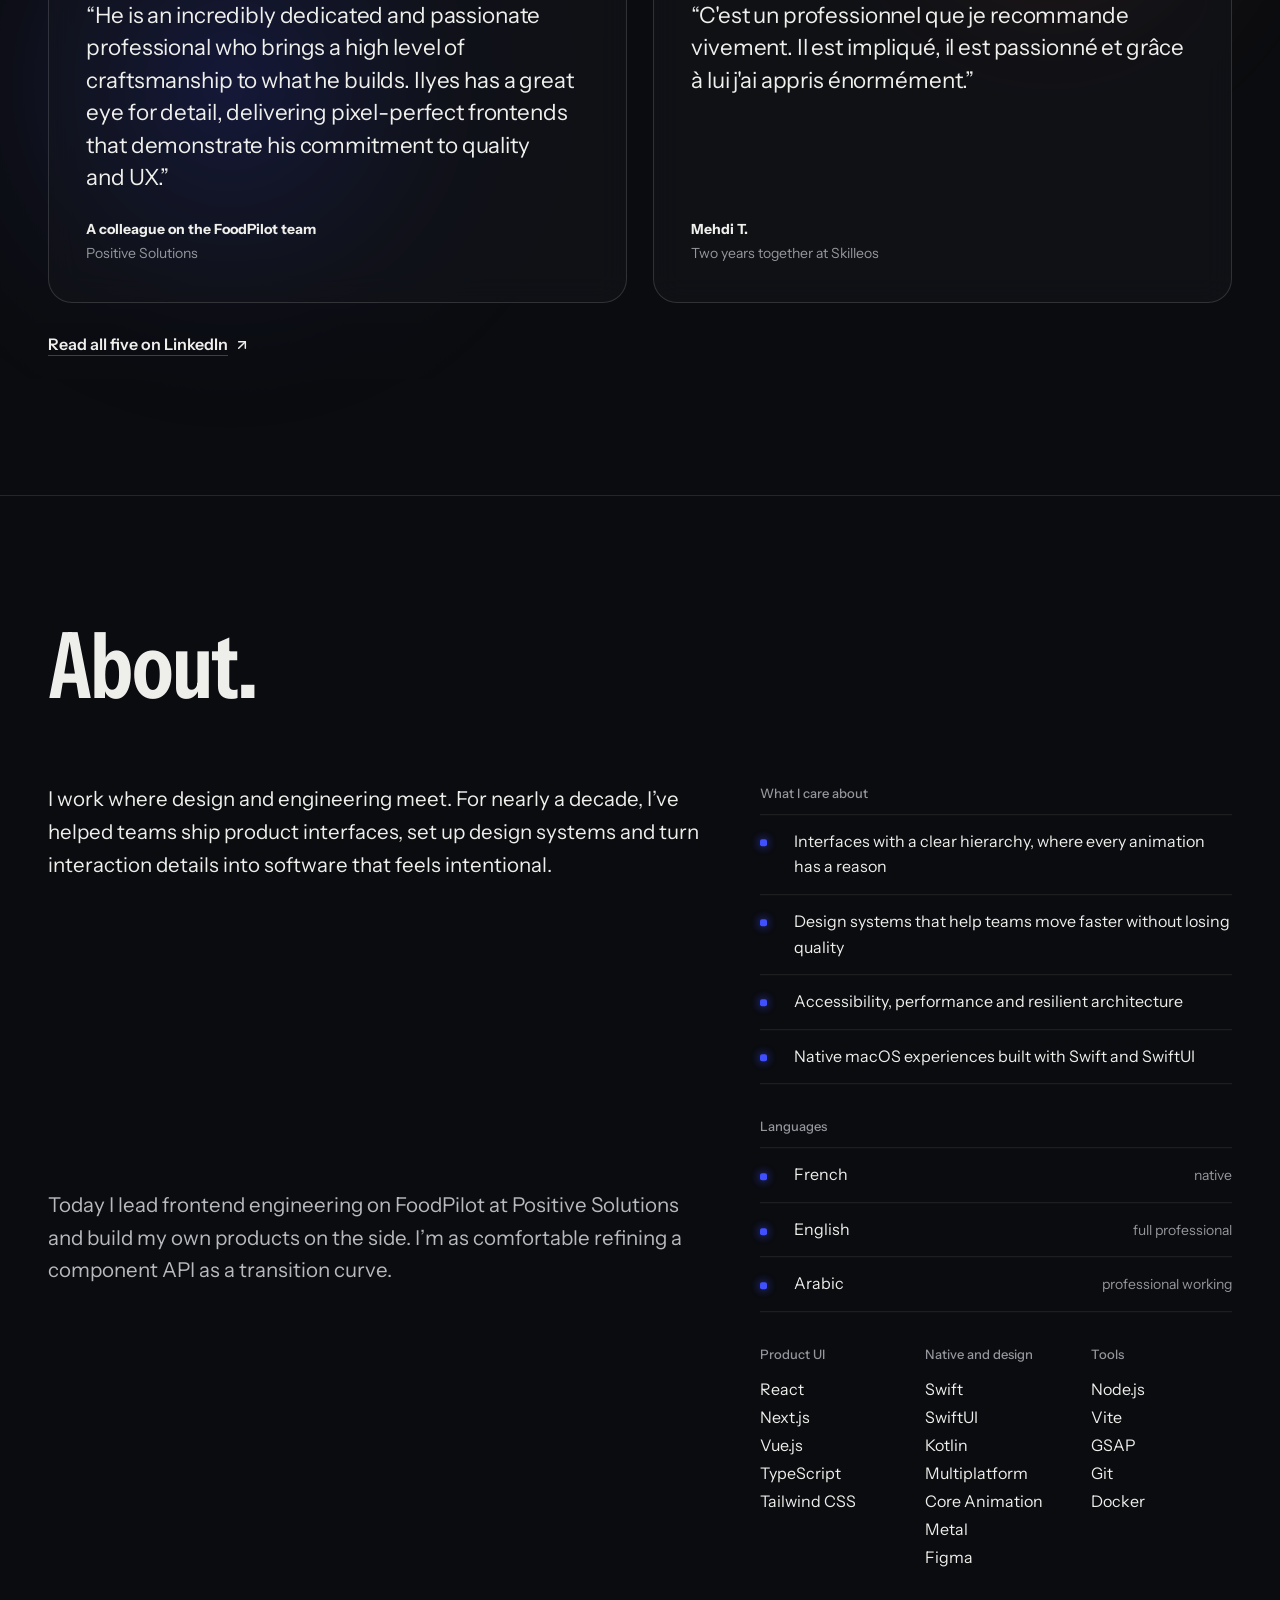
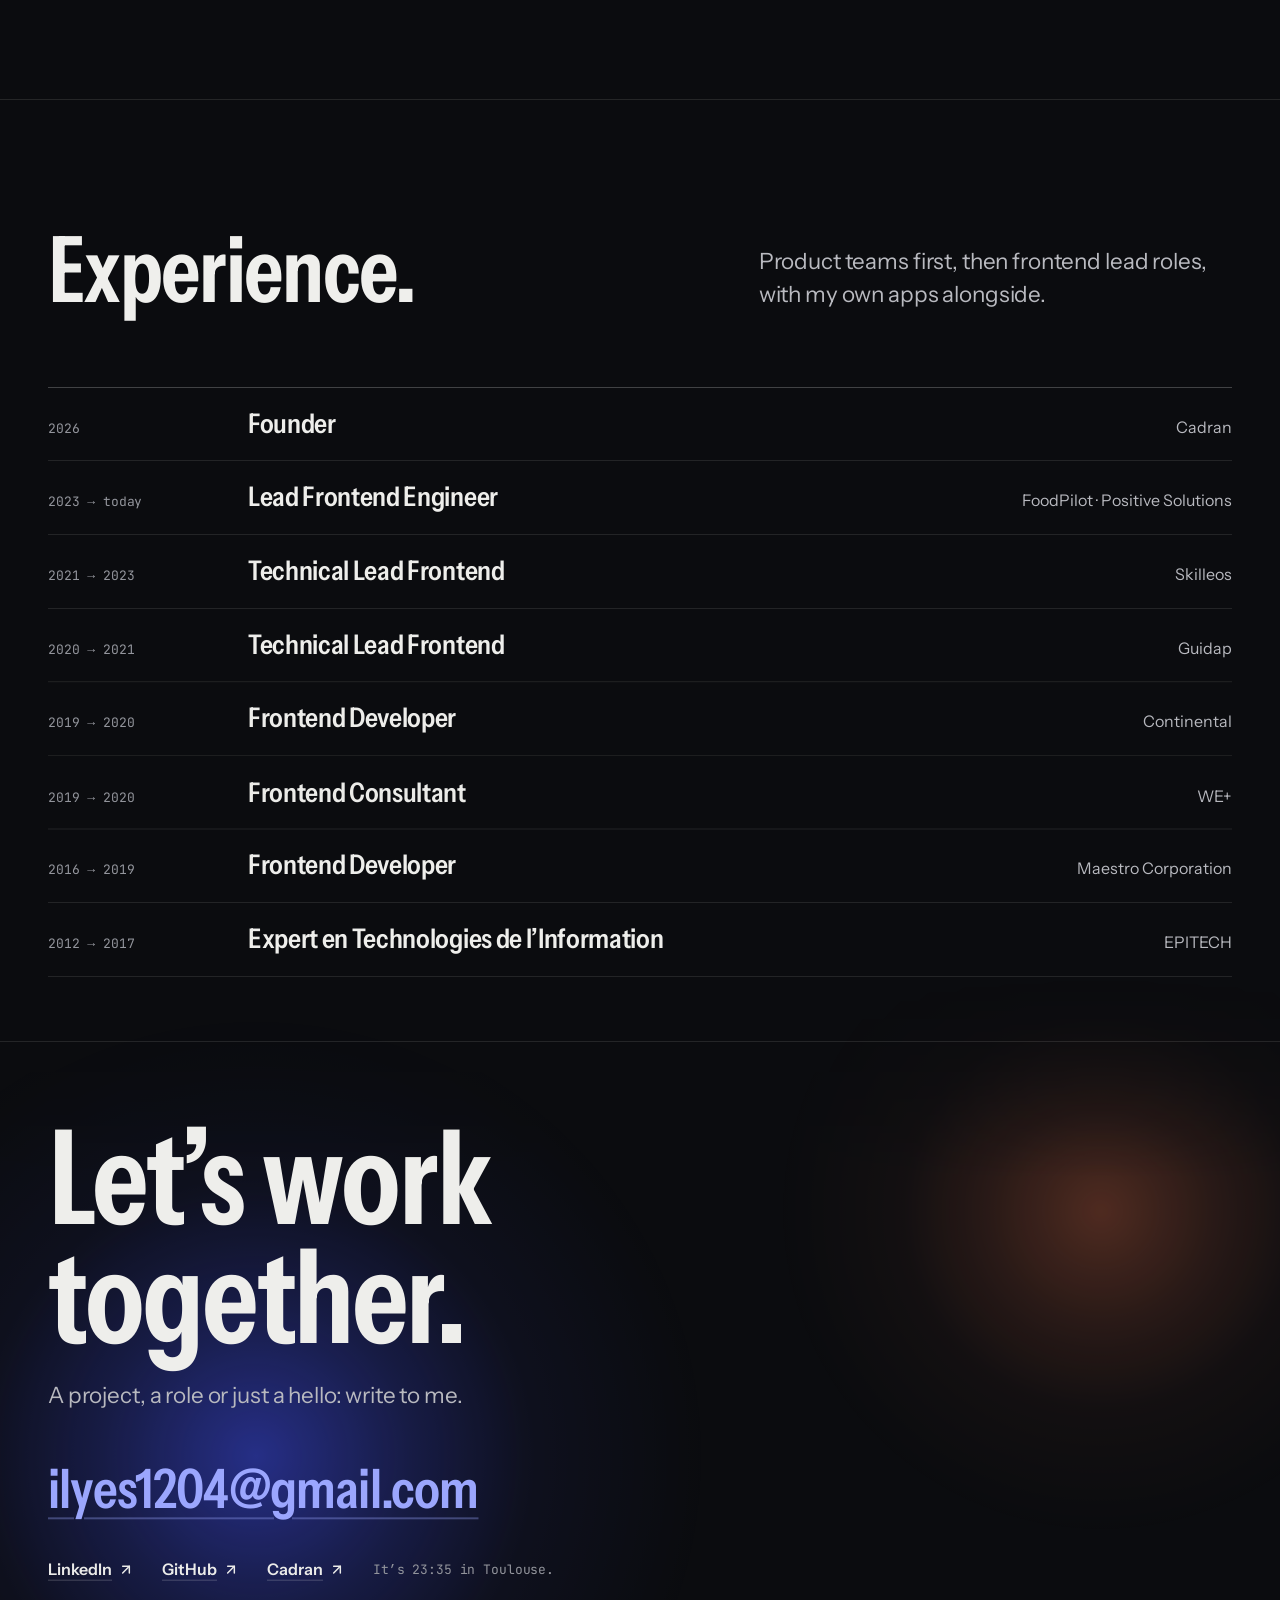
==== commit 98929a4d: "feat(site): Glowback 0.5.0, its app window and when to sync - Glowback's gallery: the banner, then t" ====
--- a/index.html
+++ b/index.html
@@ -46,7 +46,7 @@
 <link rel="prefetch" href="/assets/js/gsap.min.js" as="script">
 <link rel="me" href="https://github.com/Ilyomix">
 <link rel="me" href="https://www.linkedin.com/in/ilyes-abd-lillah">
-<style>@font-face{font-family:"Instrument Sans";src:url("/assets/fonts/instrument-sans.woff2") format("woff2-variations"),url("/assets/fonts/instrument-sans.woff2") format("woff2");font-weight:400 700;font-stretch:75% 100%;font-style:normal;font-display:swap}@font-face{font-family:"JetBrains Mono";src:url("/assets/fonts/jetbrains-mono.woff2") format("woff2");font-weight:400 600;font-style:normal;font-display:swap}:root{color-scheme:dark;--paper:#0b0c0f;--paper-tint:rgba(11,12,15,0.14);--paper-2:#14151a;--paper-3:#1d1f25;--ink:#efefec;--ink-2:#b9bac0;--ink-3:#95979e;--rule:rgb(239 239 236 / 0.11);--rule-strong:rgb(239 239 236 / 0.24);--cobalt:#4151ff;--cobalt-hover:#5664ff;--on-cobalt:#ffffff;--cobalt-ink:#9da8ff;--glass:rgb(20 21 26 / 0.58);--glass-rim:rgb(255 255 255 / 0.14);--device-shadow:drop-shadow(0 34px 44px rgb(0 0 0 / 0.55));--contact:rgb(0 0 0 / 0.75);--screen-off:#030305;--l-cobalt:#4151ff;--l-coral:#ff7a4d;--l-peach:#ffb38a;--l-blue:#3d7bff;--l-sky:#4fc3ff;--l-red:#ff3f5c;--l-teal:#19d3b0;--light-o:1;--blend:screen;--font-sans:"Instrument Sans",-apple-system,BlinkMacSystemFont,"Helvetica Neue",Arial,sans-serif;--font-mono:"JetBrains Mono",ui-monospace,"SF Mono",Menlo,monospace;--gutter:clamp(20px,4vw,48px);--max:1360px;--section-y:clamp(80px,10vw,160px);--ease-out:cubic-bezier(0.16,1,0.3,1);--header-h:64px}:root[data-theme="light"]{color-scheme:light;--paper:#f3f2ee;--paper-tint:rgba(243,242,238,0.14);--paper-2:#e9e8e2;--paper-3:#dedcd5;--ink:#121316;--ink-2:#43454b;--ink-3:#5f6168;--rule:rgb(18 19 22 / 0.12);--rule-strong:rgb(18 19 22 / 0.26);--cobalt:#2b3ff0;--cobalt-hover:#1f32d6;--cobalt-ink:#2536d9;--glass:rgb(250 250 247 / 0.62);--glass-rim:rgb(255 255 255 / 0.7);--device-shadow:drop-shadow(0 28px 30px rgb(18 19 22 / 0.2));--contact:rgb(18 19 22 / 0.28);--light-o:0.42;--blend:normal}*,*::before,*::after{box-sizing:border-box}html{-webkit-text-size-adjust:100%;text-size-adjust:100%;scroll-padding-top:calc(var(--header-h) + 16px);overflow-x:clip}body{margin:0;background:var(--paper);color:var(--ink);font:400 1rem/1.6 var(--font-sans);font-stretch:100%;-webkit-font-smoothing:antialiased;-moz-osx-font-smoothing:grayscale;text-rendering:optimizeLegibility;overflow-x:clip;transition:background-color 300ms linear,color 300ms linear}body::after{content:"";position:fixed;inset:0;z-index:90;pointer-events:none;opacity:0.05;background-image:url("data:image/svg+xml,%3Csvg xmlns='http://www.w3.org/2000/svg' width='160' height='160'%3E%3Cfilter id='n'%3E%3CfeTurbulence type='fractalNoise' baseFrequency='.85' numOctaves='3' stitchTiles='stitch'/%3E%3CfeColorMatrix values='0 0 0 0 .5 0 0 0 0 .5 0 0 0 0 .5 0 0 0 1 0'/%3E%3C/filter%3E%3Crect width='100%25' height='100%25' filter='url(%23n)'/%3E%3C/svg%3E")}[data-theme="light"] body::after{opacity:0.035}img{display:block;max-width:100%;height:auto}a{color:inherit}h1,h2,h3,p,dl,dd,ul,ol,figure{margin:0}ul,ol{padding:0;list-style:none}::selection{background:var(--cobalt);color:var(--on-cobalt)}:focus-visible{outline:2px solid var(--cobalt);outline-offset:3px;border-radius:4px}:focus:not(:focus-visible){outline:none}main,.site-header{overflow-x:clip}.skip{position:absolute;left:var(--gutter);top:8px;z-index:60;padding:10px 16px;background:var(--ink);color:var(--paper);font-weight:600;text-decoration:none;border-radius:999px}.skip:not(:focus){width:1px;height:1px;padding:0;overflow:hidden;clip-path:inset(50%);white-space:nowrap}.wrap{position:relative;width:100%;max-width:calc(var(--max) + 2 * var(--gutter));margin:0 auto;padding:0 var(--gutter)}.mono{font-family:var(--font-mono);font-variant-numeric:tabular-nums;letter-spacing:-0.01em}.sr-only{position:absolute;width:1px;height:1px;overflow:hidden;clip:rect(0 0 0 0);white-space:nowrap}.lights{position:absolute;inset:-12% 0;z-index:-1;pointer-events:none;overflow:hidden;-webkit-mask-image:linear-gradient(180deg,transparent 0%,#000 22%,#000 78%,transparent 100%);mask-image:linear-gradient(180deg,transparent 0%,#000 22%,#000 78%,transparent 100%)}.hero-lights{inset:-30% 0 -12% 0;-webkit-mask-image:linear-gradient(180deg,#000 0%,#000 72%,transparent 100%);mask-image:linear-gradient(180deg,#000 0%,#000 72%,transparent 100%)}.contact-lights{inset:-10% 0 0 0;-webkit-mask-image:linear-gradient(180deg,transparent 0%,#000 26%,#000 100%);mask-image:linear-gradient(180deg,transparent 0%,#000 26%,#000 100%)}.lights i{position:absolute;left:var(--x);top:var(--y);width:var(--s,60vmax);aspect-ratio:1;border-radius:50%;translate:-50% -50%;background:radial-gradient(closest-side,var(--c) 0%,color-mix(in srgb,var(--c) 46%,transparent) 34%,color-mix(in srgb,var(--c) 12%,transparent) 62%,transparent 100%);opacity:calc(var(--o,0.5) * var(--light-o));mix-blend-mode:var(--blend);will-change:transform}.section-lit{position:relative;isolation:isolate}.display{font-stretch:75%;font-weight:640;letter-spacing:-0.018em;line-height:0.9;text-wrap:balance}.h-section{font-size:clamp(2.75rem,1.4rem + 5.4vw,6.5rem)}.h-project{font-size:clamp(2.5rem,1.5rem + 3.8vw,5rem);line-height:0.92}.lede{font-size:clamp(1.125rem,1rem + 0.5vw,1.4375rem);line-height:1.45;letter-spacing:-0.006em;color:var(--ink-2);text-wrap:pretty}.facts{font-size:0.8125rem;line-height:1.5;color:var(--ink-3)}.site-header{position:sticky;top:0;z-index:50;border-bottom:1px solid transparent;transition:border-color 200ms linear,background-color 200ms linear}.site-header.is-scrolled{border-bottom-color:var(--rule);background:color-mix(in srgb,var(--paper) 72%,transparent);-webkit-backdrop-filter:blur(18px) saturate(1.5);backdrop-filter:blur(18px) saturate(1.5)}@media (max-width:900px){.site-header,.site-header.is-scrolled{background-color:var(--paper);border-bottom-color:var(--rule);-webkit-backdrop-filter:none;backdrop-filter:none;transition:none}body::after{display:none}}.site-header .wrap{height:var(--header-h);display:flex;align-items:center;gap:20px}.wordmark{font-stretch:80%;font-weight:650;font-size:1.125rem;letter-spacing:-0.01em;text-decoration:none;white-space:nowrap;margin-right:auto;display:inline-flex;align-items:center;gap:10px;min-height:44px}.avatar{width:30px;height:30px;border-radius:50%;object-fit:cover;flex:none;box-shadow:0 0 0 1px var(--rule-strong)}.tools{display:inline-flex;align-items:center;gap:0;margin-right:-4px}.icon-btn{display:inline-flex;align-items:center;justify-content:center;width:40px;height:40px;border-radius:999px;color:var(--ink-2);transition:color 160ms linear,background-color 160ms linear}.icon-btn:hover{color:var(--ink);background:var(--paper-2)}.icon-btn svg{width:18px;height:18px}.nav{display:flex;align-items:center;gap:2px}.nav a{display:inline-flex;align-items:center;min-height:44px;padding:0 12px;font-size:0.875rem;font-weight:500;color:var(--ink-2);text-decoration:none;border-radius:999px;transition:color 160ms linear,background-color 160ms linear}.nav a:hover{color:var(--ink);background:var(--paper-2)}.header-place{display:grid;grid-template-columns:1fr;font-size:0.8125rem;font-weight:500;color:var(--ink-2);white-space:nowrap;transition:grid-template-columns 460ms var(--ease-out),margin-left 460ms var(--ease-out),opacity 260ms linear 160ms,visibility 0s linear 0s}.header-place-in{display:inline-flex;align-items:center;gap:8px;min-width:0;overflow:hidden}.header-place-in>svg:first-child{width:13px;height:13px;flex:none}.header-place .mono{color:var(--ink-3);font-size:0.75rem}.place-sep{color:var(--ink-3)}.js .header-place:not(.is-shown){grid-template-columns:0fr;margin-left:-20px;opacity:0;visibility:hidden;transition:grid-template-columns 460ms var(--ease-out),margin-left 460ms var(--ease-out),opacity 140ms linear,visibility 0s linear 460ms}@media (max-width:1279px){.place-lead{display:none}}.flag{width:18px;height:12px;border-radius:2.5px;flex:none;box-shadow:0 0 0 0.5px rgb(0 0 0 / 0.25)}.theme-toggle{display:none;align-items:center;justify-content:center;width:40px;height:40px;border:0;border-radius:999px;background:transparent;color:var(--ink-2);cursor:pointer;transition:color 160ms linear,background-color 160ms linear}.js .theme-toggle{display:inline-flex}.theme-toggle:hover{color:var(--ink);background:var(--paper-2)}.theme-toggle svg{width:18px;height:18px}.theme-toggle .i-moon{display:none}[data-theme="light"] .theme-toggle .i-moon{display:block}[data-theme="light"] .theme-toggle .i-sun{display:none}.lang-switch{display:inline-flex;padding:3px;gap:2px;border:1px solid var(--rule-strong);border-radius:999px}.lang-switch a{display:inline-flex;align-items:center;justify-content:center;min-width:40px;height:34px;padding:0 10px;border-radius:999px;font:500 0.75rem/1 var(--font-mono);letter-spacing:0.02em;color:var(--ink-3);text-decoration:none;transition:color 160ms linear,background-color 160ms linear}.lang-switch a:hover{color:var(--ink)}.lang-switch a[aria-current="page"]{background:var(--ink);color:var(--paper)}@media (max-width:900px){.nav,.header-place{display:none}}@media (max-width:520px){.site-header .wrap{gap:8px}.wordmark{gap:8px}.avatar{width:28px;height:28px}.icon-btn,.theme-toggle{width:36px}.lang-switch a{min-width:34px;padding:0 8px}}@media (max-width:380px){.wordmark{font-size:1.0625rem}}@media (max-width:350px){.js .theme-toggle{display:none}}.toc{--toc-accent:var(--cobalt);position:fixed;z-index:45}.toc-toggle{display:none}.toc-panel,.toc-list{position:relative}.toc ol{display:grid;gap:2px}.toc a{position:relative;display:flex;align-items:center;height:var(--row);text-decoration:none;font-weight:500;line-height:1;transition:color 160ms linear,background-color 200ms linear}.toc-label{overflow:hidden;white-space:nowrap}.toc-dot{position:absolute;top:0;background:var(--toc-accent);box-shadow:0 0 10px 1px color-mix(in srgb,var(--toc-accent) 70%,transparent);opacity:0;translate:0 var(--dot-y,0px);transition:translate 420ms var(--ease-out),background-color 300ms linear,box-shadow 300ms linear,opacity 200ms linear;pointer-events:none}.toc.is-ready .toc-dot{opacity:1}@media (min-width:1100px){.toc{--row:24px;--tick:14px;right:clamp(2px,2.5vw - 26px,18px);top:50%;translate:0 -50%}.toc-sub{--tick:8px}.toc-panel{display:grid;padding-bottom:8px;border-radius:18px}.toc-panel::before{content:"";position:absolute;inset:0;z-index:-1;border-radius:inherit;background:var(--glass);box-shadow:inset 0 0 0 1px var(--glass-rim),0 18px 40px -20px rgb(0 0 0 / 0.6);-webkit-backdrop-filter:blur(16px) saturate(1.4);backdrop-filter:blur(16px) saturate(1.4);opacity:0;transition:opacity 220ms linear}.toc-head{height:34px;max-width:0;overflow:hidden;padding-top:14px;font-size:0.6875rem;line-height:1;letter-spacing:0.04em;text-transform:uppercase;white-space:nowrap;color:var(--ink-3);opacity:0;transition:max-width 360ms var(--ease-out),padding 360ms var(--ease-out),opacity 200ms linear}.toc ol{gap:0}.toc a{justify-content:flex-end;padding:0 12px 0 10px;font-size:0.8125rem;color:var(--ink-3);transition:color 160ms linear,padding 360ms var(--ease-out)}.toc a::after{content:"";flex:none;width:var(--tick);height:2px;border-radius:1px;background:color-mix(in srgb,var(--ink) 28%,transparent);transition:width 300ms var(--ease-out),background-color 160ms linear}.toc a:hover,.toc a:focus-visible,.toc a[aria-current]{color:var(--ink)}.toc a:focus-visible{outline-offset:-2px;border-radius:9px}.toc a:hover::after,.toc a:focus-visible::after{width:calc(var(--tick) + 4px);background:color-mix(in srgb,var(--ink) 64%,transparent)}.toc-ico{display:none}.toc-label{flex:1;max-width:0;opacity:0;translate:8px 0;transition:max-width 360ms var(--ease-out),margin 360ms var(--ease-out),translate 360ms var(--ease-out),opacity 200ms linear}.toc-sub .toc-label{text-indent:12px}.toc-dot{right:12px;width:20px;height:2px;border-radius:1px}.toc:hover .toc-panel::before,.toc:focus-within .toc-panel::before{opacity:1}.toc:hover .toc-head,.toc:focus-within .toc-head{max-width:14rem;padding-left:16px;padding-right:16px;opacity:1}.toc:hover a,.toc:focus-within a{padding-left:16px}.toc:hover .toc-label,.toc:focus-within .toc-label{max-width:14rem;margin-right:18px;opacity:1;translate:none}}@media (min-width:1100px) and (max-height:560px){.toc{--row:20px}}@media (min-width:1100px) and (max-height:450px){.toc{display:none}}@media (max-width:1099px){html.js{scroll-padding-top:calc(var(--header-h) + 64px)}.toc{--row:44px;left:0;right:0;top:var(--header-h);translate:0 -100%;visibility:hidden;transition:translate 380ms var(--ease-out),visibility 0s linear 380ms}html:not(.js) .toc{display:none}.toc.is-past{translate:none;visibility:visible;transition:translate 380ms var(--ease-out),visibility 0s}.toc-toggle{display:flex;align-items:center;gap:12px;width:100%;height:48px;padding:0 var(--gutter);border:0;border-bottom:1px solid var(--rule);background:var(--paper);color:var(--ink);font:600 0.9375rem/1 var(--font-sans);text-align:left;cursor:pointer}.toc-now{display:inline-flex;align-items:center;gap:10px;min-width:0;margin-right:auto}.toc-now .toc-label{max-width:none;margin:0;opacity:1;overflow:hidden;text-overflow:ellipsis}.toc-now .toc-ico img{opacity:1}.toc-title{font-size:0.6875rem;font-weight:500;letter-spacing:0.04em;text-transform:uppercase;color:var(--ink-3);white-space:nowrap}.toc-chev{width:18px;height:18px;flex:none;color:var(--ink-3);transition:rotate 300ms var(--ease-out)}.toc.is-open .toc-chev{rotate:180deg}.toc-panel{display:none;max-height:calc(100svh - var(--header-h) - 48px - 24px);overflow-y:auto;padding:8px var(--gutter) 12px;border-radius:0 0 22px 22px;background:var(--paper);box-shadow:0 24px 40px -18px rgb(0 0 0 / 0.55);border-bottom:1px solid var(--rule);-webkit-backdrop-filter:none;backdrop-filter:none}.toc.is-open .toc-panel{display:grid}.toc-head{display:none}.toc ol{gap:2px}.toc a{padding:0 12px 0 22px;border-radius:12px;font-size:0.9375rem;color:var(--ink-2)}.toc a:hover{color:var(--ink);background:color-mix(in srgb,var(--ink) 7%,transparent)}.toc a[aria-current]{color:var(--ink);background:color-mix(in srgb,var(--accent) 16%,transparent)}.toc-ico{display:grid;place-items:center;width:22px;height:22px;flex:none}.toc-ico img{width:22px;height:22px;border-radius:6px;object-fit:cover;opacity:0.62;transition:opacity 200ms linear}.toc-ico img.round{border-radius:50%}.toc-ico svg{width:18px;height:18px}.toc a:hover img,.toc a[aria-current] img{opacity:1}.toc ol .toc-label{max-width:none;margin-left:12px;opacity:1}.toc-dot{left:8px;width:6px;height:6px;border-radius:50%}}@media (min-width:900px) and (max-width:1099px){.toc-toggle{background:color-mix(in srgb,var(--paper) 72%,transparent);-webkit-backdrop-filter:blur(18px) saturate(1.5);backdrop-filter:blur(18px) saturate(1.5)}}.btn{display:inline-flex;align-items:center;justify-content:center;gap:10px;min-height:50px;padding:0 24px;border-radius:999px;font:600 0.9375rem/1 var(--font-sans);letter-spacing:-0.005em;text-decoration:none;border:1px solid var(--rule-strong);color:var(--ink);background:transparent;transition:background-color 180ms linear,border-color 180ms linear,box-shadow 240ms linear,transform 220ms var(--ease-out)}.btn:hover{border-color:var(--ink)}.btn:active{transform:scale(0.98)}.btn-primary{background:var(--cobalt);border-color:var(--cobalt);color:var(--on-cobalt);box-shadow:0 10px 30px -10px color-mix(in srgb,var(--cobalt) 80%,transparent)}.btn-primary:hover{background:var(--cobalt-hover);border-color:var(--cobalt-hover);box-shadow:0 14px 40px -10px color-mix(in srgb,var(--cobalt) 95%,transparent)}.btn svg,.link svg{width:16px;height:16px;flex:none}.link{display:inline-flex;align-items:center;gap:6px;min-height:44px;font-weight:600;color:var(--ink);text-decoration:underline;text-decoration-color:var(--rule-strong);text-decoration-thickness:1px;text-underline-offset:5px;transition:text-decoration-color 160ms linear,color 160ms linear}.link:hover{text-decoration-color:currentColor;color:var(--cobalt-ink)}.actions{display:flex;flex-wrap:wrap;gap:12px}.hero{position:relative;isolation:isolate;padding:clamp(28px,4vw,64px) 0 clamp(56px,7vw,112px)}.hero-lights i:nth-child(1){--c:var(--l-cobalt);--x:12%;--y:18%;--s:70vmax;--o:0.42}.hero-lights i:nth-child(2){--c:var(--l-coral);--x:82%;--y:42%;--s:56vmax;--o:0.38}.hero-lights i:nth-child(3){--c:var(--l-teal);--x:48%;--y:96%;--s:50vmax;--o:0.16}.hero-grid{display:grid;gap:clamp(28px,4vw,64px);align-items:center}@media (min-width:960px){.hero-grid{grid-template-columns:minmax(0,7fr) minmax(0,4.4fr)}}.hero-title{font-size:clamp(3.4rem,1.2rem + 8.2vw,9rem);line-height:0.86}.hero-title .line{display:block;overflow:clip;overflow-clip-margin:0.12em;padding-bottom:0.04em}.hero-title .line>span{display:inline-block;will-change:transform}.hero-title .role{color:var(--ink-3)}.hero-copy{display:grid;gap:28px;margin-top:clamp(28px,3.4vw,44px)}.hero-copy .lede{max-width:38ch}.portrait{position:relative;justify-self:center;width:min(100%,440px)}@media (min-width:960px){.portrait{justify-self:end}}.portrait-card{display:block;position:relative;border-radius:30px;overflow:hidden;aspect-ratio:4 / 5;background:var(--paper-3);box-shadow:0 40px 80px -30px rgb(0 0 0 / 0.7),0 0 0 1px var(--glass-rim);transform-origin:50% 70%}.portrait-card img{width:100%;height:100%;object-fit:cover}.portrait-card::after{content:"";position:absolute;inset:0;background:linear-gradient(180deg,transparent 55%,rgb(0 0 0 / 0.45));pointer-events:none}.portrait-halo{position:absolute;inset:-18% -22%;z-index:-1;border-radius:50%;background:radial-gradient(closest-side,color-mix(in srgb,var(--l-coral) 55%,transparent),color-mix(in srgb,var(--l-cobalt) 30%,transparent) 55%,transparent 100%);opacity:calc(0.9 * var(--light-o));filter:blur(10px)}.chip{position:absolute;z-index:2;display:inline-flex;align-items:center;gap:8px;height:36px;padding:0 14px;border-radius:999px;font-size:0.8125rem;font-weight:500;color:#fff;background:rgb(12 13 16 / 0.42);-webkit-backdrop-filter:blur(14px) saturate(1.6);backdrop-filter:blur(14px) saturate(1.6);box-shadow:inset 0 0 0 1px rgb(255 255 255 / 0.2)}.chip-place{left:16px;bottom:16px;white-space:nowrap}@media (max-width:419px){.chip-place{left:12px;bottom:12px;gap:7px;padding:0 12px}.chip-place .chip-sep,.chip-place [data-time]{display:none}}.chip-sep{opacity:0.6}.chip-handle{right:16px;top:16px;font-family:var(--font-mono);font-size:0.75rem}.live-dot{width:8px;height:8px;border-radius:50%;background:#3ddc84;box-shadow:0 0 0 3px rgb(61 220 132 / 0.25)}.motion-ok .live-dot{animation:pulse 2.4s ease-in-out infinite}@keyframes pulse{50%{box-shadow:0 0 0 6px rgb(61 220 132 / 0)}}@media (max-width:959px){.hero-grid{grid-template-columns:1fr}.portrait{order:-1;width:min(78%,360px);justify-self:start}}.stage{position:relative;isolation:isolate;padding:clamp(24px,4vw,64px) 0 clamp(64px,8vw,120px)}.stage-pin{position:relative;min-height:100svh;display:grid;align-content:center;gap:clamp(24px,3vw,44px);padding:clamp(24px,4vw,56px) 0}.stage-head{display:grid;gap:16px;justify-items:center;text-align:center}.stage-title{font-size:clamp(2.5rem,1.2rem + 4.2vw,5.25rem)}.stage-head .lede{max-width:44ch}.stage-lights i:nth-child(1){--c:var(--l-coral);--x:22%;--y:72%;--s:48vmax;--o:0.5}.stage-lights i:nth-child(2){--c:var(--l-red);--x:50%;--y:48%;--s:46vmax;--o:0.34}.stage-lights i:nth-child(3){--c:var(--l-teal);--x:62%;--y:58%;--s:36vmax;--o:0.26}.stage-lights i:nth-child(4){--c:var(--l-blue);--x:52%;--y:88%;--s:30vmax;--o:0.5}.stage-lights i:nth-child(5){--c:var(--l-cobalt);--x:84%;--y:74%;--s:40vmax;--o:0.36}.spot{position:absolute;left:50%;top:0;width:min(1400px,120vw);height:100%;translate:-50% 0;z-index:-1;pointer-events:none;background:radial-gradient(60% 55% at 50% 0%,rgb(255 255 255 / 0.10),transparent 70%);opacity:var(--light-o)}.set{position:relative;width:min(100%,var(--max),calc((100svh - 300px) * 1.943));margin:0 auto;aspect-ratio:1360 / 700}.set::after{content:"";position:absolute;left:4%;right:4%;bottom:0;height:1px;background:linear-gradient(90deg,transparent,var(--rule-strong),transparent)}.dev{position:absolute;display:block}.dev img{display:block;width:100%;height:auto;filter:var(--device-shadow)}.dev::before{content:"";position:absolute;left:6%;right:6%;bottom:-1.2%;height:5%;border-radius:50%;background:radial-gradient(closest-side,var(--contact),transparent);filter:blur(6px);z-index:-1}.screen-off{position:absolute;background:linear-gradient(118deg,rgb(255 255 255 / 0.055),rgb(255 255 255 / 0) 34%),var(--screen-off);opacity:0;pointer-events:none}.dev img.glass{position:absolute;inset:0;width:100%;height:100%;filter:none;pointer-events:none}.dev-mbp .screen-off{left:9.698%;top:1.48%;width:80.631%;height:87.418%}.dev-mba .screen-off{left:9.392%;top:2.009%;width:81.248%;height:87.996%}.dev-display .screen-off{left:1.811%;top:2.333%;width:96.397%;height:71.057%}.dev-phone .screen-off{left:2.347%;top:1.142%;width:93.427%;height:97.26%}.set .dev-display{left:25.5%;width:49%;bottom:10%;z-index:1}.set .dev-mbp{left:0.5%;width:41%;bottom:0;z-index:3}.set .dev-mba{right:0.5%;width:36%;bottom:0;z-index:3}.set .dev-phone.p1{left:42.2%;width:9.2%;bottom:-1.5%;z-index:4}.set .dev-phone.p2{left:51.4%;width:9.2%;bottom:0.5%;z-index:4}.legend{display:flex;flex-wrap:wrap;justify-content:center;gap:8px 12px}.legend a{display:inline-flex;align-items:center;gap:10px;min-height:44px;padding:0 16px 0 8px;border-radius:999px;text-decoration:none;background:var(--glass);box-shadow:inset 0 0 0 1px var(--glass-rim);-webkit-backdrop-filter:blur(14px) saturate(1.4);backdrop-filter:blur(14px) saturate(1.4);font-size:0.875rem;font-weight:500;transition:transform 220ms var(--ease-out),box-shadow 200ms linear}.legend a:hover{transform:translateY(-2px);box-shadow:inset 0 0 0 1px var(--rule-strong)}.legend img{width:28px;height:28px;border-radius:7px}@media (max-width:759px){.stage-pin{min-height:0}.set{width:150%;margin-left:-25%}}@media (max-height:640px) and (min-width:760px){.set{width:min(100%,var(--max))}}.faces{display:grid;gap:16px;margin-top:clamp(8px,2vw,24px)}.faces .reel-mask{margin:0 calc(-1 * var(--gutter));overflow:hidden;-webkit-mask-image:linear-gradient(90deg,transparent,#000 6%,#000 94%,transparent);mask-image:linear-gradient(90deg,transparent,#000 6%,#000 94%,transparent)}.reel-row{display:flex;width:max-content;padding:8px 0}.reel-track{display:flex;flex:none;gap:clamp(12px,1.4vw,20px);padding-right:clamp(12px,1.4vw,20px)}.faces figure{flex:none;width:clamp(220px,22vw,320px)}.faces figure img{width:100%;aspect-ratio:16 / 10;object-fit:cover;border-radius:12px;box-shadow:0 20px 40px -24px rgb(0 0 0 / 0.8),0 0 0 1px var(--rule)}.faces figcaption{margin-top:8px;font-size:0.75rem;color:var(--ink-3)}.no-anim .faces .reel-mask,.reduce .faces .reel-mask{overflow-x:auto;scrollbar-width:none}.others{margin-top:clamp(24px,4vw,56px)}.others-list{border-top:1px solid var(--rule-strong)}.others-list li{display:grid;gap:4px 24px;padding:18px 0;border-bottom:1px solid var(--rule);grid-template-columns:1fr;align-items:baseline}@media (min-width:760px){.others-list li{grid-template-columns:11rem minmax(0,0.8fr) minmax(0,1.6fr)}}.others-list .when{font-size:0.8125rem;color:var(--ink-3)}.o-name{font-stretch:85%;font-weight:600;font-size:clamp(1.125rem,1rem + 0.5vw,1.375rem);letter-spacing:-0.01em}.o-name a{text-decoration:underline;text-decoration-color:var(--rule-strong);text-underline-offset:4px}.o-name a:hover{color:var(--cobalt-ink);text-decoration-color:currentColor}.o-what{color:var(--ink-2);font-size:0.9375rem;line-height:1.5}.lit-reco i:nth-child(1){--c:var(--l-cobalt);--x:18%;--y:60%;--s:56vmax;--o:0.3}.lit-reco i:nth-child(2){--c:var(--l-coral);--x:82%;--y:40%;--s:44vmax;--o:0.2}.quotes{display:grid;gap:clamp(16px,2vw,28px)}@media (min-width:960px){.quotes{grid-template-columns:1fr 1fr}}.quote{display:grid;gap:24px;align-content:space-between;padding:clamp(24px,3vw,40px);border-radius:24px;background:var(--glass);box-shadow:inset 0 0 0 1px var(--glass-rim);-webkit-backdrop-filter:blur(14px) saturate(1.3);backdrop-filter:blur(14px) saturate(1.3)}.quote blockquote{margin:0}.quote p{font-size:clamp(1.125rem,1rem + 0.5vw,1.4375rem);line-height:1.45;letter-spacing:-0.006em;text-wrap:pretty}.quote figcaption{display:grid;gap:2px;font-size:0.875rem}.quote figcaption span{color:var(--ink-3)}.reco-more{margin-top:20px}.cares.langs li{grid-template-columns:1.75rem auto 1fr;align-items:baseline}.cares.langs .muted{color:var(--ink-3);font-size:0.875rem;justify-self:end;text-align:right}.section{position:relative;isolation:isolate;padding:var(--section-y) 0}.section-rule{border-top:1px solid var(--rule)}.section-head{display:grid;gap:20px;margin-bottom:clamp(48px,6vw,96px)}@media (min-width:960px){.section-head{grid-template-columns:minmax(0,7fr) minmax(0,5fr);align-items:end;gap:48px}}.section-head .lede{max-width:38ch}.project{position:relative;isolation:isolate;overflow-x:clip;display:grid;gap:clamp(36px,4.4vw,64px);padding:clamp(56px,7vw,112px) 0}.project + .project{border-top:1px solid var(--rule)}.project-head{display:grid;gap:28px}@media (min-width:960px){.project-head{grid-template-columns:minmax(0,5fr) minmax(0,7fr);gap:48px}}.project-name{display:flex;align-items:center;gap:16px}.project-icon{width:60px;height:60px;border-radius:14px;flex:none;box-shadow:0 10px 30px -10px var(--glow,transparent)}.project-tag{margin-top:16px;font-size:clamp(1.0625rem,1rem + 0.3vw,1.25rem);color:var(--ink-2);line-height:1.4;max-width:30ch}.project-stat{margin-top:clamp(24px,3vw,40px);display:grid;gap:8px;justify-items:start}.project-stat b{font-stretch:75%;font-weight:640;font-size:clamp(2.75rem,1.8rem + 3vw,4.5rem);line-height:0.9;letter-spacing:-0.02em;font-variant-numeric:tabular-nums;white-space:nowrap}.project-stat span{display:inline-flex;align-items:center;flex-wrap:wrap;gap:4px 10px;font-size:0.9375rem;color:var(--ink-3)}.project-stat .live{margin-left:0}.project-body{display:grid;gap:28px;align-content:start}.project-body>p{font-size:1.0625rem;line-height:1.65;color:var(--ink-2);max-width:62ch;text-wrap:pretty}.specs{display:grid;grid-template-columns:1fr;border-top:1px solid var(--rule)}@media (min-width:640px){.specs{grid-template-columns:1fr 1fr;column-gap:32px}}.specs div{display:grid;grid-template-columns:7.5rem 1fr;gap:12px;padding:12px 0;border-bottom:1px solid var(--rule)}.specs dt{font-size:0.8125rem;color:var(--ink-3);padding-top:1px}.specs dd{font-size:0.9375rem;line-height:1.45}.project-links{display:flex;flex-wrap:wrap;gap:8px 24px;align-items:center}.project .facts{font-size:0.875rem}.lit-cadran i:nth-child(1){--c:var(--l-coral);--x:30%;--y:58%;--s:64vmax;--o:0.34}.lit-cadran i:nth-child(2){--c:var(--l-peach);--x:78%;--y:30%;--s:44vmax;--o:0.18}.lit-cadran i:nth-child(3){--c:var(--l-cobalt);--x:70%;--y:86%;--s:40vmax;--o:0.22}.lit-retrotape i:nth-child(1){--c:var(--l-red);--x:34%;--y:62%;--s:60vmax;--o:0.32}.lit-retrotape i:nth-child(2){--c:var(--l-coral);--x:80%;--y:30%;--s:42vmax;--o:0.2}.lit-retrotape i:nth-child(3){--c:var(--l-teal);--x:66%;--y:86%;--s:36vmax;--o:0.16}.lit-lift i:nth-child(1){--c:var(--l-blue);--x:50%;--y:70%;--s:64vmax;--o:0.42}.lit-lift i:nth-child(2){--c:var(--l-sky);--x:16%;--y:30%;--s:38vmax;--o:0.18}.lit-lift i:nth-child(3){--c:var(--l-cobalt);--x:86%;--y:40%;--s:40vmax;--o:0.24}.lit-glowback i:nth-child(1){--c:var(--l-cobalt);--x:26%;--y:60%;--s:58vmax;--o:0.34}.lit-glowback i:nth-child(2){--c:var(--l-coral);--x:80%;--y:58%;--s:52vmax;--o:0.26}.lit-glowback i:nth-child(3){--c:var(--l-blue);--x:54%;--y:18%;--s:34vmax;--o:0.18}.lit-led i:nth-child(1){--c:var(--l-red);--x:36%;--y:64%;--s:56vmax;--o:0.3}.lit-led i:nth-child(2){--c:var(--l-teal);--x:70%;--y:72%;--s:50vmax;--o:0.26}.lit-led i:nth-child(3){--c:var(--l-coral);--x:18%;--y:22%;--s:30vmax;--o:0.14}.gallery{display:grid;gap:clamp(20px,3vw,48px)}.pair{display:grid;gap:clamp(16px,3vw,48px);grid-template-columns:1fr 1fr;align-items:end}.shot-main{width:min(100%,1200px);margin:0 auto}.device img,img.device{display:block;width:100%;height:auto;filter:var(--device-shadow)}.tiles{display:grid;gap:clamp(14px,1.8vw,24px);grid-template-columns:repeat(3,minmax(0,1fr))}.tile{display:grid;gap:12px}.tile img{width:100%;aspect-ratio:3 / 2;object-fit:cover;border-radius:14px;box-shadow:0 24px 40px -26px rgb(0 0 0 / 0.8),0 0 0 1px var(--rule)}.tile figcaption,.cap{font-size:0.8125rem;color:var(--ink-3);line-height:1.4}.tile figcaption b,.cap b{color:var(--ink);font-weight:600}.phones{display:grid;grid-template-columns:repeat(5,minmax(0,1fr));gap:clamp(10px,2vw,32px);align-items:start;padding:0 clamp(0px,3vw,48px)}.phones figure{display:grid;gap:14px}.phones figure:nth-child(even){margin-top:clamp(24px,6vw,96px)}.phones img{width:100%;filter:var(--device-shadow)}.led-set{position:relative;width:min(100%,1180px);margin:0 auto;padding-right:8%}.gb-set{width:min(100%,1180px);margin:0 auto}.gb-frame{position:relative}.gb-shot{display:block;width:100%;height:auto;border-radius:clamp(14px,1.9vw,26px);box-shadow:0 0 0 1px var(--glass-rim),0 40px 70px -36px rgb(0 0 0 / 0.75)}.gb-panel{position:absolute;right:2.4%;bottom:4.6%;width:16.5%;height:auto;filter:drop-shadow(0 16px 26px rgb(0 0 0 / 0.5)) drop-shadow(0 2px 5px rgb(0 0 0 / 0.35))}@media (max-width:759px){.gb-panel{position:relative;right:auto;bottom:auto;display:block;width:min(58%,250px);margin:-12% 3% 0 auto}}.led-set .led-phone{position:absolute;right:0;bottom:-2%;width:17%;z-index:2}@media (max-width:759px){.pair,.tiles{grid-template-columns:1fr 1fr}.tiles{gap:12px}.phones{grid-template-columns:repeat(5,62%);overflow-x:auto;scroll-snap-type:x mandatory;margin:0 calc(-1 * var(--gutter));padding:0 var(--gutter) 12px;scrollbar-width:none}.phones figure{scroll-snap-align:start}.phones figure:nth-child(even){margin-top:0}}@media (max-width:480px){.pair{grid-template-columns:1fr}.tiles{grid-template-columns:1fr}}.numbers{display:grid;grid-template-columns:repeat(4,minmax(0,1fr));border-top:1px solid var(--rule);border-bottom:1px solid var(--rule)}.numbers-wrap{padding:clamp(40px,5vw,72px) 0}.numbers div{padding:clamp(24px,3vw,40px) clamp(12px,2vw,28px);display:grid;gap:8px}.numbers div + div{border-left:1px solid var(--rule)}.numbers b{white-space:nowrap;font-stretch:75%;font-weight:640;font-size:clamp(2.75rem,1.6rem + 4vw,5.5rem);line-height:0.9;letter-spacing:-0.02em;font-variant-numeric:tabular-nums}.numbers span{font-size:0.875rem;color:var(--ink-3);line-height:1.35;max-width:22ch;text-wrap:balance}.live{display:inline-flex;align-items:center;gap:6px;margin-left:4px;font:500 0.6875rem/1 var(--font-mono);font-style:normal;color:var(--ink-3);white-space:nowrap;vertical-align:1px}.live[hidden]{display:none}.live::before{content:"";width:6px;height:6px;border-radius:50%;background:#3ddc84;box-shadow:0 0 0 0 rgb(61 220 132 / 0.55);animation:live 2.2s ease-out infinite}@keyframes live{0%{box-shadow:0 0 0 0 rgb(61 220 132 / 0.55)}70%,100%{box-shadow:0 0 0 7px rgb(61 220 132 / 0)}}@media (max-width:759px){.numbers{grid-template-columns:1fr 1fr}.numbers div:nth-child(3){border-left:0}.numbers div:nth-child(n+3){border-top:1px solid var(--rule)}}.about-grid{display:grid;gap:clamp(32px,4vw,64px)}@media (min-width:960px){.about-grid{grid-template-columns:minmax(0,7fr) minmax(0,5fr)}}.about-text{display:grid;gap:24px;max-width:64ch}.about-text p{font-size:clamp(1.0625rem,1rem + 0.35vw,1.3125rem);line-height:1.6;color:var(--ink-2);text-wrap:pretty}.about-text p:first-child{color:var(--ink)}.about-side{display:grid;gap:32px;align-content:start}.side-title{font-size:0.8125rem;font-weight:500;color:var(--ink-3);margin-bottom:10px}.cares{border-top:1px solid var(--rule)}.cares li{padding:14px 0;border-bottom:1px solid var(--rule);display:grid;grid-template-columns:1.75rem 1fr;gap:6px}.cares li::before{content:"";width:7px;height:7px;margin-top:0.62em;border-radius:2px;background:var(--cobalt);box-shadow:0 0 10px 1px color-mix(in srgb,var(--cobalt) 60%,transparent)}.toolbox{display:grid;gap:24px;grid-template-columns:repeat(3,1fr)}.toolbox li{font-size:1rem;line-height:1.75}.xp{border-top:1px solid var(--rule-strong)}.xp li{display:grid;gap:4px 24px;padding:20px 0;border-bottom:1px solid var(--rule);grid-template-columns:1fr;align-items:baseline;transition:background-color 200ms linear}@media (min-width:760px){.xp li{grid-template-columns:11rem minmax(0,1fr) minmax(0,1fr)}}.xp .when{font-size:0.8125rem;color:var(--ink-3)}.xp .role{font-stretch:85%;font-weight:600;font-size:clamp(1.25rem,1.05rem + 0.8vw,1.75rem);letter-spacing:-0.012em;line-height:1.15}.xp .where{color:var(--ink-2);font-size:1rem}.xp .where a{text-decoration:none}.xp .where a:hover{color:var(--cobalt-ink);text-decoration:underline;text-underline-offset:4px}@media (min-width:760px){.xp .where{text-align:right}}#experience{padding-bottom:clamp(40px,5vw,80px)}.finale{position:relative;isolation:isolate;overflow-x:clip}.contact{position:relative;padding:clamp(56px,6vw,96px) 0 calc(var(--section-y) * 0.8)}.contact-lights i:nth-child(1){--c:var(--l-cobalt);--x:20%;--y:60%;--s:70vmax;--o:0.5}.contact-lights i:nth-child(2){--c:var(--l-coral);--x:86%;--y:30%;--s:50vmax;--o:0.28}.contact-title{font-size:clamp(3.2rem,1rem + 9vw,10rem);max-width:12ch}.contact-lede{margin-top:24px;max-width:42ch}.mail{display:inline-block;margin-top:clamp(28px,4vw,48px);font-stretch:80%;font-weight:600;font-size:clamp(1.625rem,1rem + 3vw,3.5rem);letter-spacing:-0.015em;line-height:1.1;color:var(--cobalt-ink);text-decoration:underline;text-decoration-thickness:2px;text-underline-offset:0.16em;text-decoration-color:color-mix(in srgb,var(--cobalt-ink) 35%,transparent);word-break:break-word;transition:text-decoration-color 180ms linear}.mail:hover{text-decoration-color:currentColor}.contact-row{display:flex;flex-wrap:wrap;gap:8px 28px;align-items:center;margin-top:28px}.site-footer{border-top:1px solid var(--rule);padding:28px 0 40px}.site-footer .wrap{display:flex;flex-wrap:wrap;gap:12px 24px;align-items:center;justify-content:space-between}.site-footer p,.site-footer a{font-size:0.8125rem;color:var(--ink-3)}.site-footer a{text-decoration:none}.site-footer a:hover{color:var(--ink)}.foot-links{display:flex;gap:20px;flex-wrap:wrap}.anim .hero-title .line>span{transform:translateY(105%)}.anim .hero-copy>*,.anim .chip{opacity:0}.anim [data-reveal]{opacity:0}.anim .screen-off{opacity:1}@media (prefers-reduced-motion:reduce){*,*::before,*::after{animation:none !important;transition:none !important}}@media print{.site-header,.skip,.stage,.reel,.lights,.toc{display:none}body::after{display:none}}</style>
+<style>@font-face{font-family:"Instrument Sans";src:url("/assets/fonts/instrument-sans.woff2") format("woff2-variations"),url("/assets/fonts/instrument-sans.woff2") format("woff2");font-weight:400 700;font-stretch:75% 100%;font-style:normal;font-display:swap}@font-face{font-family:"JetBrains Mono";src:url("/assets/fonts/jetbrains-mono.woff2") format("woff2");font-weight:400 600;font-style:normal;font-display:swap}:root{color-scheme:dark;--paper:#0b0c0f;--paper-tint:rgba(11,12,15,0.14);--paper-2:#14151a;--paper-3:#1d1f25;--ink:#efefec;--ink-2:#b9bac0;--ink-3:#95979e;--rule:rgb(239 239 236 / 0.11);--rule-strong:rgb(239 239 236 / 0.24);--cobalt:#4151ff;--cobalt-hover:#5664ff;--on-cobalt:#ffffff;--cobalt-ink:#9da8ff;--glass:rgb(20 21 26 / 0.58);--glass-rim:rgb(255 255 255 / 0.14);--device-shadow:drop-shadow(0 34px 44px rgb(0 0 0 / 0.55));--contact:rgb(0 0 0 / 0.75);--screen-off:#030305;--l-cobalt:#4151ff;--l-coral:#ff7a4d;--l-peach:#ffb38a;--l-blue:#3d7bff;--l-sky:#4fc3ff;--l-red:#ff3f5c;--l-teal:#19d3b0;--light-o:1;--blend:screen;--font-sans:"Instrument Sans",-apple-system,BlinkMacSystemFont,"Helvetica Neue",Arial,sans-serif;--font-mono:"JetBrains Mono",ui-monospace,"SF Mono",Menlo,monospace;--gutter:clamp(20px,4vw,48px);--max:1360px;--section-y:clamp(80px,10vw,160px);--ease-out:cubic-bezier(0.16,1,0.3,1);--header-h:64px}:root[data-theme="light"]{color-scheme:light;--paper:#f3f2ee;--paper-tint:rgba(243,242,238,0.14);--paper-2:#e9e8e2;--paper-3:#dedcd5;--ink:#121316;--ink-2:#43454b;--ink-3:#5f6168;--rule:rgb(18 19 22 / 0.12);--rule-strong:rgb(18 19 22 / 0.26);--cobalt:#2b3ff0;--cobalt-hover:#1f32d6;--cobalt-ink:#2536d9;--glass:rgb(250 250 247 / 0.62);--glass-rim:rgb(255 255 255 / 0.7);--device-shadow:drop-shadow(0 28px 30px rgb(18 19 22 / 0.2));--contact:rgb(18 19 22 / 0.28);--light-o:0.42;--blend:normal}*,*::before,*::after{box-sizing:border-box}html{-webkit-text-size-adjust:100%;text-size-adjust:100%;scroll-padding-top:calc(var(--header-h) + 16px);overflow-x:clip}body{margin:0;background:var(--paper);color:var(--ink);font:400 1rem/1.6 var(--font-sans);font-stretch:100%;-webkit-font-smoothing:antialiased;-moz-osx-font-smoothing:grayscale;text-rendering:optimizeLegibility;overflow-x:clip;transition:background-color 300ms linear,color 300ms linear}body::after{content:"";position:fixed;inset:0;z-index:90;pointer-events:none;opacity:0.05;background-image:url("data:image/svg+xml,%3Csvg xmlns='http://www.w3.org/2000/svg' width='160' height='160'%3E%3Cfilter id='n'%3E%3CfeTurbulence type='fractalNoise' baseFrequency='.85' numOctaves='3' stitchTiles='stitch'/%3E%3CfeColorMatrix values='0 0 0 0 .5 0 0 0 0 .5 0 0 0 0 .5 0 0 0 1 0'/%3E%3C/filter%3E%3Crect width='100%25' height='100%25' filter='url(%23n)'/%3E%3C/svg%3E")}[data-theme="light"] body::after{opacity:0.035}img{display:block;max-width:100%;height:auto}a{color:inherit}h1,h2,h3,p,dl,dd,ul,ol,figure{margin:0}ul,ol{padding:0;list-style:none}::selection{background:var(--cobalt);color:var(--on-cobalt)}:focus-visible{outline:2px solid var(--cobalt);outline-offset:3px;border-radius:4px}:focus:not(:focus-visible){outline:none}main,.site-header{overflow-x:clip}.skip{position:absolute;left:var(--gutter);top:8px;z-index:60;padding:10px 16px;background:var(--ink);color:var(--paper);font-weight:600;text-decoration:none;border-radius:999px}.skip:not(:focus){width:1px;height:1px;padding:0;overflow:hidden;clip-path:inset(50%);white-space:nowrap}.wrap{position:relative;width:100%;max-width:calc(var(--max) + 2 * var(--gutter));margin:0 auto;padding:0 var(--gutter)}.mono{font-family:var(--font-mono);font-variant-numeric:tabular-nums;letter-spacing:-0.01em}.sr-only{position:absolute;width:1px;height:1px;overflow:hidden;clip:rect(0 0 0 0);white-space:nowrap}.lights{position:absolute;inset:-12% 0;z-index:-1;pointer-events:none;overflow:hidden;-webkit-mask-image:linear-gradient(180deg,transparent 0%,#000 22%,#000 78%,transparent 100%);mask-image:linear-gradient(180deg,transparent 0%,#000 22%,#000 78%,transparent 100%)}.hero-lights{inset:-30% 0 -12% 0;-webkit-mask-image:linear-gradient(180deg,#000 0%,#000 72%,transparent 100%);mask-image:linear-gradient(180deg,#000 0%,#000 72%,transparent 100%)}.contact-lights{inset:-10% 0 0 0;-webkit-mask-image:linear-gradient(180deg,transparent 0%,#000 26%,#000 100%);mask-image:linear-gradient(180deg,transparent 0%,#000 26%,#000 100%)}.lights i{position:absolute;left:var(--x);top:var(--y);width:var(--s,60vmax);aspect-ratio:1;border-radius:50%;translate:-50% -50%;background:radial-gradient(closest-side,var(--c) 0%,color-mix(in srgb,var(--c) 46%,transparent) 34%,color-mix(in srgb,var(--c) 12%,transparent) 62%,transparent 100%);opacity:calc(var(--o,0.5) * var(--light-o));mix-blend-mode:var(--blend);will-change:transform}.section-lit{position:relative;isolation:isolate}.display{font-stretch:75%;font-weight:640;letter-spacing:-0.018em;line-height:0.9;text-wrap:balance}.h-section{font-size:clamp(2.75rem,1.4rem + 5.4vw,6.5rem)}.h-project{font-size:clamp(2.5rem,1.5rem + 3.8vw,5rem);line-height:0.92}.lede{font-size:clamp(1.125rem,1rem + 0.5vw,1.4375rem);line-height:1.45;letter-spacing:-0.006em;color:var(--ink-2);text-wrap:pretty}.facts{font-size:0.8125rem;line-height:1.5;color:var(--ink-3)}.site-header{position:sticky;top:0;z-index:50;border-bottom:1px solid transparent;transition:border-color 200ms linear,background-color 200ms linear}.site-header.is-scrolled{border-bottom-color:var(--rule);background:color-mix(in srgb,var(--paper) 72%,transparent);-webkit-backdrop-filter:blur(18px) saturate(1.5);backdrop-filter:blur(18px) saturate(1.5)}@media (max-width:900px){.site-header,.site-header.is-scrolled{background-color:var(--paper);border-bottom-color:var(--rule);-webkit-backdrop-filter:none;backdrop-filter:none;transition:none}body::after{display:none}}.site-header .wrap{height:var(--header-h);display:flex;align-items:center;gap:20px}.wordmark{font-stretch:80%;font-weight:650;font-size:1.125rem;letter-spacing:-0.01em;text-decoration:none;white-space:nowrap;margin-right:auto;display:inline-flex;align-items:center;gap:10px;min-height:44px}.avatar{width:30px;height:30px;border-radius:50%;object-fit:cover;flex:none;box-shadow:0 0 0 1px var(--rule-strong)}.tools{display:inline-flex;align-items:center;gap:0;margin-right:-4px}.icon-btn{display:inline-flex;align-items:center;justify-content:center;width:40px;height:40px;border-radius:999px;color:var(--ink-2);transition:color 160ms linear,background-color 160ms linear}.icon-btn:hover{color:var(--ink);background:var(--paper-2)}.icon-btn svg{width:18px;height:18px}.nav{display:flex;align-items:center;gap:2px}.nav a{display:inline-flex;align-items:center;min-height:44px;padding:0 12px;font-size:0.875rem;font-weight:500;color:var(--ink-2);text-decoration:none;border-radius:999px;transition:color 160ms linear,background-color 160ms linear}.nav a:hover{color:var(--ink);background:var(--paper-2)}.header-place{display:grid;grid-template-columns:1fr;font-size:0.8125rem;font-weight:500;color:var(--ink-2);white-space:nowrap;transition:grid-template-columns 460ms var(--ease-out),margin-left 460ms var(--ease-out),opacity 260ms linear 160ms,visibility 0s linear 0s}.header-place-in{display:inline-flex;align-items:center;gap:8px;min-width:0;overflow:hidden}.header-place-in>svg:first-child{width:13px;height:13px;flex:none}.header-place .mono{color:var(--ink-3);font-size:0.75rem}.place-sep{color:var(--ink-3)}.js .header-place:not(.is-shown){grid-template-columns:0fr;margin-left:-20px;opacity:0;visibility:hidden;transition:grid-template-columns 460ms var(--ease-out),margin-left 460ms var(--ease-out),opacity 140ms linear,visibility 0s linear 460ms}@media (max-width:1279px){.place-lead{display:none}}.flag{width:18px;height:12px;border-radius:2.5px;flex:none;box-shadow:0 0 0 0.5px rgb(0 0 0 / 0.25)}.theme-toggle{display:none;align-items:center;justify-content:center;width:40px;height:40px;border:0;border-radius:999px;background:transparent;color:var(--ink-2);cursor:pointer;transition:color 160ms linear,background-color 160ms linear}.js .theme-toggle{display:inline-flex}.theme-toggle:hover{color:var(--ink);background:var(--paper-2)}.theme-toggle svg{width:18px;height:18px}.theme-toggle .i-moon{display:none}[data-theme="light"] .theme-toggle .i-moon{display:block}[data-theme="light"] .theme-toggle .i-sun{display:none}.lang-switch{display:inline-flex;padding:3px;gap:2px;border:1px solid var(--rule-strong);border-radius:999px}.lang-switch a{display:inline-flex;align-items:center;justify-content:center;min-width:40px;height:34px;padding:0 10px;border-radius:999px;font:500 0.75rem/1 var(--font-mono);letter-spacing:0.02em;color:var(--ink-3);text-decoration:none;transition:color 160ms linear,background-color 160ms linear}.lang-switch a:hover{color:var(--ink)}.lang-switch a[aria-current="page"]{background:var(--ink);color:var(--paper)}@media (max-width:900px){.nav,.header-place{display:none}}@media (max-width:520px){.site-header .wrap{gap:8px}.wordmark{gap:8px}.avatar{width:28px;height:28px}.icon-btn,.theme-toggle{width:36px}.lang-switch a{min-width:34px;padding:0 8px}}@media (max-width:380px){.wordmark{font-size:1.0625rem}}@media (max-width:350px){.js .theme-toggle{display:none}}.toc{--toc-accent:var(--cobalt);position:fixed;z-index:45}.toc-toggle{display:none}.toc-panel,.toc-list{position:relative}.toc ol{display:grid;gap:2px}.toc a{position:relative;display:flex;align-items:center;height:var(--row);text-decoration:none;font-weight:500;line-height:1;transition:color 160ms linear,background-color 200ms linear}.toc-label{overflow:hidden;white-space:nowrap}.toc-dot{position:absolute;top:0;background:var(--toc-accent);box-shadow:0 0 10px 1px color-mix(in srgb,var(--toc-accent) 70%,transparent);opacity:0;translate:0 var(--dot-y,0px);transition:translate 420ms var(--ease-out),background-color 300ms linear,box-shadow 300ms linear,opacity 200ms linear;pointer-events:none}.toc.is-ready .toc-dot{opacity:1}@media (min-width:1100px){.toc{--row:24px;--tick:14px;right:clamp(2px,2.5vw - 26px,18px);top:50%;translate:0 -50%}.toc-sub{--tick:8px}.toc-panel{display:grid;padding-bottom:8px;border-radius:18px}.toc-panel::before{content:"";position:absolute;inset:0;z-index:-1;border-radius:inherit;background:var(--glass);box-shadow:inset 0 0 0 1px var(--glass-rim),0 18px 40px -20px rgb(0 0 0 / 0.6);-webkit-backdrop-filter:blur(16px) saturate(1.4);backdrop-filter:blur(16px) saturate(1.4);opacity:0;transition:opacity 220ms linear}.toc-head{height:34px;max-width:0;overflow:hidden;padding-top:14px;font-size:0.6875rem;line-height:1;letter-spacing:0.04em;text-transform:uppercase;white-space:nowrap;color:var(--ink-3);opacity:0;transition:max-width 360ms var(--ease-out),padding 360ms var(--ease-out),opacity 200ms linear}.toc ol{gap:0}.toc a{justify-content:flex-end;padding:0 12px 0 10px;font-size:0.8125rem;color:var(--ink-3);transition:color 160ms linear,padding 360ms var(--ease-out)}.toc a::after{content:"";flex:none;width:var(--tick);height:2px;border-radius:1px;background:color-mix(in srgb,var(--ink) 28%,transparent);transition:width 300ms var(--ease-out),background-color 160ms linear}.toc a:hover,.toc a:focus-visible,.toc a[aria-current]{color:var(--ink)}.toc a:focus-visible{outline-offset:-2px;border-radius:9px}.toc a:hover::after,.toc a:focus-visible::after{width:calc(var(--tick) + 4px);background:color-mix(in srgb,var(--ink) 64%,transparent)}.toc-ico{display:none}.toc-label{flex:1;max-width:0;opacity:0;translate:8px 0;transition:max-width 360ms var(--ease-out),margin 360ms var(--ease-out),translate 360ms var(--ease-out),opacity 200ms linear}.toc-sub .toc-label{text-indent:12px}.toc-dot{right:12px;width:20px;height:2px;border-radius:1px}.toc:hover .toc-panel::before,.toc:focus-within .toc-panel::before{opacity:1}.toc:hover .toc-head,.toc:focus-within .toc-head{max-width:14rem;padding-left:16px;padding-right:16px;opacity:1}.toc:hover a,.toc:focus-within a{padding-left:16px}.toc:hover .toc-label,.toc:focus-within .toc-label{max-width:14rem;margin-right:18px;opacity:1;translate:none}}@media (min-width:1100px) and (max-height:560px){.toc{--row:20px}}@media (min-width:1100px) and (max-height:450px){.toc{display:none}}@media (max-width:1099px){html.js{scroll-padding-top:calc(var(--header-h) + 64px)}.toc{--row:44px;left:0;right:0;top:var(--header-h);translate:0 -100%;visibility:hidden;transition:translate 380ms var(--ease-out),visibility 0s linear 380ms}html:not(.js) .toc{display:none}.toc.is-past{translate:none;visibility:visible;transition:translate 380ms var(--ease-out),visibility 0s}.toc-toggle{display:flex;align-items:center;gap:12px;width:100%;height:48px;padding:0 var(--gutter);border:0;border-bottom:1px solid var(--rule);background:var(--paper);color:var(--ink);font:600 0.9375rem/1 var(--font-sans);text-align:left;cursor:pointer}.toc-now{display:inline-flex;align-items:center;gap:10px;min-width:0;margin-right:auto}.toc-now .toc-label{max-width:none;margin:0;opacity:1;overflow:hidden;text-overflow:ellipsis}.toc-now .toc-ico img{opacity:1}.toc-title{font-size:0.6875rem;font-weight:500;letter-spacing:0.04em;text-transform:uppercase;color:var(--ink-3);white-space:nowrap}.toc-chev{width:18px;height:18px;flex:none;color:var(--ink-3);transition:rotate 300ms var(--ease-out)}.toc.is-open .toc-chev{rotate:180deg}.toc-panel{display:none;max-height:calc(100svh - var(--header-h) - 48px - 24px);overflow-y:auto;padding:8px var(--gutter) 12px;border-radius:0 0 22px 22px;background:var(--paper);box-shadow:0 24px 40px -18px rgb(0 0 0 / 0.55);border-bottom:1px solid var(--rule);-webkit-backdrop-filter:none;backdrop-filter:none}.toc.is-open .toc-panel{display:grid}.toc-head{display:none}.toc ol{gap:2px}.toc a{padding:0 12px 0 22px;border-radius:12px;font-size:0.9375rem;color:var(--ink-2)}.toc a:hover{color:var(--ink);background:color-mix(in srgb,var(--ink) 7%,transparent)}.toc a[aria-current]{color:var(--ink);background:color-mix(in srgb,var(--accent) 16%,transparent)}.toc-ico{display:grid;place-items:center;width:22px;height:22px;flex:none}.toc-ico img{width:22px;height:22px;border-radius:6px;object-fit:cover;opacity:0.62;transition:opacity 200ms linear}.toc-ico img.round{border-radius:50%}.toc-ico svg{width:18px;height:18px}.toc a:hover img,.toc a[aria-current] img{opacity:1}.toc ol .toc-label{max-width:none;margin-left:12px;opacity:1}.toc-dot{left:8px;width:6px;height:6px;border-radius:50%}}@media (min-width:900px) and (max-width:1099px){.toc-toggle{background:color-mix(in srgb,var(--paper) 72%,transparent);-webkit-backdrop-filter:blur(18px) saturate(1.5);backdrop-filter:blur(18px) saturate(1.5)}}.btn{display:inline-flex;align-items:center;justify-content:center;gap:10px;min-height:50px;padding:0 24px;border-radius:999px;font:600 0.9375rem/1 var(--font-sans);letter-spacing:-0.005em;text-decoration:none;border:1px solid var(--rule-strong);color:var(--ink);background:transparent;transition:background-color 180ms linear,border-color 180ms linear,box-shadow 240ms linear,transform 220ms var(--ease-out)}.btn:hover{border-color:var(--ink)}.btn:active{transform:scale(0.98)}.btn-primary{background:var(--cobalt);border-color:var(--cobalt);color:var(--on-cobalt);box-shadow:0 10px 30px -10px color-mix(in srgb,var(--cobalt) 80%,transparent)}.btn-primary:hover{background:var(--cobalt-hover);border-color:var(--cobalt-hover);box-shadow:0 14px 40px -10px color-mix(in srgb,var(--cobalt) 95%,transparent)}.btn svg,.link svg{width:16px;height:16px;flex:none}.link{display:inline-flex;align-items:center;gap:6px;min-height:44px;font-weight:600;color:var(--ink);text-decoration:underline;text-decoration-color:var(--rule-strong);text-decoration-thickness:1px;text-underline-offset:5px;transition:text-decoration-color 160ms linear,color 160ms linear}.link:hover{text-decoration-color:currentColor;color:var(--cobalt-ink)}.actions{display:flex;flex-wrap:wrap;gap:12px}.hero{position:relative;isolation:isolate;padding:clamp(28px,4vw,64px) 0 clamp(56px,7vw,112px)}.hero-lights i:nth-child(1){--c:var(--l-cobalt);--x:12%;--y:18%;--s:70vmax;--o:0.42}.hero-lights i:nth-child(2){--c:var(--l-coral);--x:82%;--y:42%;--s:56vmax;--o:0.38}.hero-lights i:nth-child(3){--c:var(--l-teal);--x:48%;--y:96%;--s:50vmax;--o:0.16}.hero-grid{display:grid;gap:clamp(28px,4vw,64px);align-items:center}@media (min-width:960px){.hero-grid{grid-template-columns:minmax(0,7fr) minmax(0,4.4fr)}}.hero-title{font-size:clamp(3.4rem,1.2rem + 8.2vw,9rem);line-height:0.86}.hero-title .line{display:block;overflow:clip;overflow-clip-margin:0.12em;padding-bottom:0.04em}.hero-title .line>span{display:inline-block;will-change:transform}.hero-title .role{color:var(--ink-3)}.hero-copy{display:grid;gap:28px;margin-top:clamp(28px,3.4vw,44px)}.hero-copy .lede{max-width:38ch}.portrait{position:relative;justify-self:center;width:min(100%,440px)}@media (min-width:960px){.portrait{justify-self:end}}.portrait-card{display:block;position:relative;border-radius:30px;overflow:hidden;aspect-ratio:4 / 5;background:var(--paper-3);box-shadow:0 40px 80px -30px rgb(0 0 0 / 0.7),0 0 0 1px var(--glass-rim);transform-origin:50% 70%}.portrait-card img{width:100%;height:100%;object-fit:cover}.portrait-card::after{content:"";position:absolute;inset:0;background:linear-gradient(180deg,transparent 55%,rgb(0 0 0 / 0.45));pointer-events:none}.portrait-halo{position:absolute;inset:-18% -22%;z-index:-1;border-radius:50%;background:radial-gradient(closest-side,color-mix(in srgb,var(--l-coral) 55%,transparent),color-mix(in srgb,var(--l-cobalt) 30%,transparent) 55%,transparent 100%);opacity:calc(0.9 * var(--light-o));filter:blur(10px)}.chip{position:absolute;z-index:2;display:inline-flex;align-items:center;gap:8px;height:36px;padding:0 14px;border-radius:999px;font-size:0.8125rem;font-weight:500;color:#fff;background:rgb(12 13 16 / 0.42);-webkit-backdrop-filter:blur(14px) saturate(1.6);backdrop-filter:blur(14px) saturate(1.6);box-shadow:inset 0 0 0 1px rgb(255 255 255 / 0.2)}.chip-place{left:16px;bottom:16px;white-space:nowrap}@media (max-width:419px){.chip-place{left:12px;bottom:12px;gap:7px;padding:0 12px}.chip-place .chip-sep,.chip-place [data-time]{display:none}}.chip-sep{opacity:0.6}.chip-handle{right:16px;top:16px;font-family:var(--font-mono);font-size:0.75rem}.live-dot{width:8px;height:8px;border-radius:50%;background:#3ddc84;box-shadow:0 0 0 3px rgb(61 220 132 / 0.25)}.motion-ok .live-dot{animation:pulse 2.4s ease-in-out infinite}@keyframes pulse{50%{box-shadow:0 0 0 6px rgb(61 220 132 / 0)}}@media (max-width:959px){.hero-grid{grid-template-columns:1fr}.portrait{order:-1;width:min(78%,360px);justify-self:start}}.stage{position:relative;isolation:isolate;padding:clamp(24px,4vw,64px) 0 clamp(64px,8vw,120px)}.stage-pin{position:relative;min-height:100svh;display:grid;align-content:center;gap:clamp(24px,3vw,44px);padding:clamp(24px,4vw,56px) 0}.stage-head{display:grid;gap:16px;justify-items:center;text-align:center}.stage-title{font-size:clamp(2.5rem,1.2rem + 4.2vw,5.25rem)}.stage-head .lede{max-width:44ch}.stage-lights i:nth-child(1){--c:var(--l-coral);--x:22%;--y:72%;--s:48vmax;--o:0.5}.stage-lights i:nth-child(2){--c:var(--l-red);--x:50%;--y:48%;--s:46vmax;--o:0.34}.stage-lights i:nth-child(3){--c:var(--l-teal);--x:62%;--y:58%;--s:36vmax;--o:0.26}.stage-lights i:nth-child(4){--c:var(--l-blue);--x:52%;--y:88%;--s:30vmax;--o:0.5}.stage-lights i:nth-child(5){--c:var(--l-cobalt);--x:84%;--y:74%;--s:40vmax;--o:0.36}.spot{position:absolute;left:50%;top:0;width:min(1400px,120vw);height:100%;translate:-50% 0;z-index:-1;pointer-events:none;background:radial-gradient(60% 55% at 50% 0%,rgb(255 255 255 / 0.10),transparent 70%);opacity:var(--light-o)}.set{position:relative;width:min(100%,var(--max),calc((100svh - 300px) * 1.943));margin:0 auto;aspect-ratio:1360 / 700}.set::after{content:"";position:absolute;left:4%;right:4%;bottom:0;height:1px;background:linear-gradient(90deg,transparent,var(--rule-strong),transparent)}.dev{position:absolute;display:block}.dev img{display:block;width:100%;height:auto;filter:var(--device-shadow)}.dev::before{content:"";position:absolute;left:6%;right:6%;bottom:-1.2%;height:5%;border-radius:50%;background:radial-gradient(closest-side,var(--contact),transparent);filter:blur(6px);z-index:-1}.screen-off{position:absolute;background:linear-gradient(118deg,rgb(255 255 255 / 0.055),rgb(255 255 255 / 0) 34%),var(--screen-off);opacity:0;pointer-events:none}.dev img.glass{position:absolute;inset:0;width:100%;height:100%;filter:none;pointer-events:none}.dev-mbp .screen-off{left:9.698%;top:1.48%;width:80.631%;height:87.418%}.dev-mba .screen-off{left:9.392%;top:2.009%;width:81.248%;height:87.996%}.dev-display .screen-off{left:1.811%;top:2.333%;width:96.397%;height:71.057%}.dev-phone .screen-off{left:2.347%;top:1.142%;width:93.427%;height:97.26%}.set .dev-display{left:25.5%;width:49%;bottom:10%;z-index:1}.set .dev-mbp{left:0.5%;width:41%;bottom:0;z-index:3}.set .dev-mba{right:0.5%;width:36%;bottom:0;z-index:3}.set .dev-phone.p1{left:42.2%;width:9.2%;bottom:-1.5%;z-index:4}.set .dev-phone.p2{left:51.4%;width:9.2%;bottom:0.5%;z-index:4}.legend{display:flex;flex-wrap:wrap;justify-content:center;gap:8px 12px}.legend a{display:inline-flex;align-items:center;gap:10px;min-height:44px;padding:0 16px 0 8px;border-radius:999px;text-decoration:none;background:var(--glass);box-shadow:inset 0 0 0 1px var(--glass-rim);-webkit-backdrop-filter:blur(14px) saturate(1.4);backdrop-filter:blur(14px) saturate(1.4);font-size:0.875rem;font-weight:500;transition:transform 220ms var(--ease-out),box-shadow 200ms linear}.legend a:hover{transform:translateY(-2px);box-shadow:inset 0 0 0 1px var(--rule-strong)}.legend img{width:28px;height:28px;border-radius:7px}@media (max-width:759px){.stage-pin{min-height:0}.set{width:150%;margin-left:-25%}}@media (max-height:640px) and (min-width:760px){.set{width:min(100%,var(--max))}}.faces{display:grid;gap:16px;margin-top:clamp(8px,2vw,24px)}.faces .reel-mask{margin:0 calc(-1 * var(--gutter));overflow:hidden;-webkit-mask-image:linear-gradient(90deg,transparent,#000 6%,#000 94%,transparent);mask-image:linear-gradient(90deg,transparent,#000 6%,#000 94%,transparent)}.reel-row{display:flex;width:max-content;padding:8px 0}.reel-track{display:flex;flex:none;gap:clamp(12px,1.4vw,20px);padding-right:clamp(12px,1.4vw,20px)}.faces figure{flex:none;width:clamp(220px,22vw,320px)}.faces figure img{width:100%;aspect-ratio:16 / 10;object-fit:cover;border-radius:12px;box-shadow:0 20px 40px -24px rgb(0 0 0 / 0.8),0 0 0 1px var(--rule)}.faces figcaption{margin-top:8px;font-size:0.75rem;color:var(--ink-3)}.no-anim .faces .reel-mask,.reduce .faces .reel-mask{overflow-x:auto;scrollbar-width:none}.others{margin-top:clamp(24px,4vw,56px)}.others-list{border-top:1px solid var(--rule-strong)}.others-list li{display:grid;gap:4px 24px;padding:18px 0;border-bottom:1px solid var(--rule);grid-template-columns:1fr;align-items:baseline}@media (min-width:760px){.others-list li{grid-template-columns:11rem minmax(0,0.8fr) minmax(0,1.6fr)}}.others-list .when{font-size:0.8125rem;color:var(--ink-3)}.o-name{font-stretch:85%;font-weight:600;font-size:clamp(1.125rem,1rem + 0.5vw,1.375rem);letter-spacing:-0.01em}.o-name a{text-decoration:underline;text-decoration-color:var(--rule-strong);text-underline-offset:4px}.o-name a:hover{color:var(--cobalt-ink);text-decoration-color:currentColor}.o-what{color:var(--ink-2);font-size:0.9375rem;line-height:1.5}.lit-reco i:nth-child(1){--c:var(--l-cobalt);--x:18%;--y:60%;--s:56vmax;--o:0.3}.lit-reco i:nth-child(2){--c:var(--l-coral);--x:82%;--y:40%;--s:44vmax;--o:0.2}.quotes{display:grid;gap:clamp(16px,2vw,28px)}@media (min-width:960px){.quotes{grid-template-columns:1fr 1fr}}.quote{display:grid;gap:24px;align-content:space-between;padding:clamp(24px,3vw,40px);border-radius:24px;background:var(--glass);box-shadow:inset 0 0 0 1px var(--glass-rim);-webkit-backdrop-filter:blur(14px) saturate(1.3);backdrop-filter:blur(14px) saturate(1.3)}.quote blockquote{margin:0}.quote p{font-size:clamp(1.125rem,1rem + 0.5vw,1.4375rem);line-height:1.45;letter-spacing:-0.006em;text-wrap:pretty}.quote figcaption{display:grid;gap:2px;font-size:0.875rem}.quote figcaption span{color:var(--ink-3)}.reco-more{margin-top:20px}.cares.langs li{grid-template-columns:1.75rem auto 1fr;align-items:baseline}.cares.langs .muted{color:var(--ink-3);font-size:0.875rem;justify-self:end;text-align:right}.section{position:relative;isolation:isolate;padding:var(--section-y) 0}.section-rule{border-top:1px solid var(--rule)}.section-head{display:grid;gap:20px;margin-bottom:clamp(48px,6vw,96px)}@media (min-width:960px){.section-head{grid-template-columns:minmax(0,7fr) minmax(0,5fr);align-items:end;gap:48px}}.section-head .lede{max-width:38ch}.project{position:relative;isolation:isolate;overflow-x:clip;display:grid;gap:clamp(36px,4.4vw,64px);padding:clamp(56px,7vw,112px) 0}.project + .project{border-top:1px solid var(--rule)}.project-head{display:grid;gap:28px}@media (min-width:960px){.project-head{grid-template-columns:minmax(0,5fr) minmax(0,7fr);gap:48px}}.project-name{display:flex;align-items:center;gap:16px}.project-icon{width:60px;height:60px;border-radius:14px;flex:none;box-shadow:0 10px 30px -10px var(--glow,transparent)}.project-tag{margin-top:16px;font-size:clamp(1.0625rem,1rem + 0.3vw,1.25rem);color:var(--ink-2);line-height:1.4;max-width:30ch}.project-stat{margin-top:clamp(24px,3vw,40px);display:grid;gap:8px;justify-items:start}.project-stat b{font-stretch:75%;font-weight:640;font-size:clamp(2.75rem,1.8rem + 3vw,4.5rem);line-height:0.9;letter-spacing:-0.02em;font-variant-numeric:tabular-nums;white-space:nowrap}.project-stat span{display:inline-flex;align-items:center;flex-wrap:wrap;gap:4px 10px;font-size:0.9375rem;color:var(--ink-3)}.project-stat .live{margin-left:0}.project-body{display:grid;gap:28px;align-content:start}.project-body>p{font-size:1.0625rem;line-height:1.65;color:var(--ink-2);max-width:62ch;text-wrap:pretty}.specs{display:grid;grid-template-columns:1fr;border-top:1px solid var(--rule)}@media (min-width:640px){.specs{grid-template-columns:1fr 1fr;column-gap:32px}}.specs div{display:grid;grid-template-columns:7.5rem 1fr;gap:12px;padding:12px 0;border-bottom:1px solid var(--rule)}.specs dt{font-size:0.8125rem;color:var(--ink-3);padding-top:1px}.specs dd{font-size:0.9375rem;line-height:1.45}.project-links{display:flex;flex-wrap:wrap;gap:8px 24px;align-items:center}.project .facts{font-size:0.875rem}.lit-cadran i:nth-child(1){--c:var(--l-coral);--x:30%;--y:58%;--s:64vmax;--o:0.34}.lit-cadran i:nth-child(2){--c:var(--l-peach);--x:78%;--y:30%;--s:44vmax;--o:0.18}.lit-cadran i:nth-child(3){--c:var(--l-cobalt);--x:70%;--y:86%;--s:40vmax;--o:0.22}.lit-retrotape i:nth-child(1){--c:var(--l-red);--x:34%;--y:62%;--s:60vmax;--o:0.32}.lit-retrotape i:nth-child(2){--c:var(--l-coral);--x:80%;--y:30%;--s:42vmax;--o:0.2}.lit-retrotape i:nth-child(3){--c:var(--l-teal);--x:66%;--y:86%;--s:36vmax;--o:0.16}.lit-lift i:nth-child(1){--c:var(--l-blue);--x:50%;--y:70%;--s:64vmax;--o:0.42}.lit-lift i:nth-child(2){--c:var(--l-sky);--x:16%;--y:30%;--s:38vmax;--o:0.18}.lit-lift i:nth-child(3){--c:var(--l-cobalt);--x:86%;--y:40%;--s:40vmax;--o:0.24}.lit-glowback i:nth-child(1){--c:var(--l-cobalt);--x:26%;--y:60%;--s:58vmax;--o:0.34}.lit-glowback i:nth-child(2){--c:var(--l-coral);--x:80%;--y:58%;--s:52vmax;--o:0.26}.lit-glowback i:nth-child(3){--c:var(--l-blue);--x:54%;--y:18%;--s:34vmax;--o:0.18}.lit-led i:nth-child(1){--c:var(--l-red);--x:36%;--y:64%;--s:56vmax;--o:0.3}.lit-led i:nth-child(2){--c:var(--l-teal);--x:70%;--y:72%;--s:50vmax;--o:0.26}.lit-led i:nth-child(3){--c:var(--l-coral);--x:18%;--y:22%;--s:30vmax;--o:0.14}.gallery{display:grid;gap:clamp(20px,3vw,48px)}.pair{display:grid;gap:clamp(16px,3vw,48px);grid-template-columns:1fr 1fr;align-items:end}.shot-main{width:min(100%,1200px);margin:0 auto}.device img,img.device{display:block;width:100%;height:auto;filter:var(--device-shadow)}.tiles{display:grid;gap:clamp(14px,1.8vw,24px);grid-template-columns:repeat(3,minmax(0,1fr))}.tile{display:grid;gap:12px}.tile img{width:100%;aspect-ratio:3 / 2;object-fit:cover;border-radius:14px;box-shadow:0 24px 40px -26px rgb(0 0 0 / 0.8),0 0 0 1px var(--rule)}.tile figcaption,.cap{font-size:0.8125rem;color:var(--ink-3);line-height:1.4}.tile figcaption b,.cap b{color:var(--ink);font-weight:600}.phones{display:grid;grid-template-columns:repeat(5,minmax(0,1fr));gap:clamp(10px,2vw,32px);align-items:start;padding:0 clamp(0px,3vw,48px)}.phones figure{display:grid;gap:14px}.phones figure:nth-child(even){margin-top:clamp(24px,6vw,96px)}.phones img{width:100%;filter:var(--device-shadow)}.led-set{position:relative;width:min(100%,1180px);margin:0 auto;padding-right:8%}.gb-set{width:min(100%,1180px);margin:0 auto}.gb-frame{position:relative}.gb-shot{display:block;width:100%;height:auto;border-radius:clamp(14px,1.9vw,26px);box-shadow:0 0 0 1px var(--glass-rim),0 40px 70px -36px rgb(0 0 0 / 0.75)}.gb-app{width:min(100%,1180px);margin:0 auto;align-items:start}.gb-app + .cap{width:min(100%,1180px);margin-inline:auto}.led-set .led-phone{position:absolute;right:0;bottom:-2%;width:17%;z-index:2}@media (max-width:759px){.pair,.tiles{grid-template-columns:1fr 1fr}.tiles{gap:12px}.phones{grid-template-columns:repeat(5,62%);overflow-x:auto;scroll-snap-type:x mandatory;margin:0 calc(-1 * var(--gutter));padding:0 var(--gutter) 12px;scrollbar-width:none}.phones figure{scroll-snap-align:start}.phones figure:nth-child(even){margin-top:0}}@media (max-width:480px){.pair{grid-template-columns:1fr}.tiles{grid-template-columns:1fr}}.numbers{display:grid;grid-template-columns:repeat(4,minmax(0,1fr));border-top:1px solid var(--rule);border-bottom:1px solid var(--rule)}.numbers-wrap{padding:clamp(40px,5vw,72px) 0}.numbers div{padding:clamp(24px,3vw,40px) clamp(12px,2vw,28px);display:grid;gap:8px}.numbers div + div{border-left:1px solid var(--rule)}.numbers b{white-space:nowrap;font-stretch:75%;font-weight:640;font-size:clamp(2.75rem,1.6rem + 4vw,5.5rem);line-height:0.9;letter-spacing:-0.02em;font-variant-numeric:tabular-nums}.numbers span{font-size:0.875rem;color:var(--ink-3);line-height:1.35;max-width:22ch;text-wrap:balance}.live{display:inline-flex;align-items:center;gap:6px;margin-left:4px;font:500 0.6875rem/1 var(--font-mono);font-style:normal;color:var(--ink-3);white-space:nowrap;vertical-align:1px}.live[hidden]{display:none}.live::before{content:"";width:6px;height:6px;border-radius:50%;background:#3ddc84;box-shadow:0 0 0 0 rgb(61 220 132 / 0.55);animation:live 2.2s ease-out infinite}@keyframes live{0%{box-shadow:0 0 0 0 rgb(61 220 132 / 0.55)}70%,100%{box-shadow:0 0 0 7px rgb(61 220 132 / 0)}}@media (max-width:759px){.numbers{grid-template-columns:1fr 1fr}.numbers div:nth-child(3){border-left:0}.numbers div:nth-child(n+3){border-top:1px solid var(--rule)}}.about-grid{display:grid;gap:clamp(32px,4vw,64px)}@media (min-width:960px){.about-grid{grid-template-columns:minmax(0,7fr) minmax(0,5fr)}}.about-text{display:grid;gap:24px;max-width:64ch}.about-text p{font-size:clamp(1.0625rem,1rem + 0.35vw,1.3125rem);line-height:1.6;color:var(--ink-2);text-wrap:pretty}.about-text p:first-child{color:var(--ink)}.about-side{display:grid;gap:32px;align-content:start}.side-title{font-size:0.8125rem;font-weight:500;color:var(--ink-3);margin-bottom:10px}.cares{border-top:1px solid var(--rule)}.cares li{padding:14px 0;border-bottom:1px solid var(--rule);display:grid;grid-template-columns:1.75rem 1fr;gap:6px}.cares li::before{content:"";width:7px;height:7px;margin-top:0.62em;border-radius:2px;background:var(--cobalt);box-shadow:0 0 10px 1px color-mix(in srgb,var(--cobalt) 60%,transparent)}.toolbox{display:grid;gap:24px;grid-template-columns:repeat(3,1fr)}.toolbox li{font-size:1rem;line-height:1.75}.xp{border-top:1px solid var(--rule-strong)}.xp li{display:grid;gap:4px 24px;padding:20px 0;border-bottom:1px solid var(--rule);grid-template-columns:1fr;align-items:baseline;transition:background-color 200ms linear}@media (min-width:760px){.xp li{grid-template-columns:11rem minmax(0,1fr) minmax(0,1fr)}}.xp .when{font-size:0.8125rem;color:var(--ink-3)}.xp .role{font-stretch:85%;font-weight:600;font-size:clamp(1.25rem,1.05rem + 0.8vw,1.75rem);letter-spacing:-0.012em;line-height:1.15}.xp .where{color:var(--ink-2);font-size:1rem}.xp .where a{text-decoration:none}.xp .where a:hover{color:var(--cobalt-ink);text-decoration:underline;text-underline-offset:4px}@media (min-width:760px){.xp .where{text-align:right}}#experience{padding-bottom:clamp(40px,5vw,80px)}.finale{position:relative;isolation:isolate;overflow-x:clip}.contact{position:relative;padding:clamp(56px,6vw,96px) 0 calc(var(--section-y) * 0.8)}.contact-lights i:nth-child(1){--c:var(--l-cobalt);--x:20%;--y:60%;--s:70vmax;--o:0.5}.contact-lights i:nth-child(2){--c:var(--l-coral);--x:86%;--y:30%;--s:50vmax;--o:0.28}.contact-title{font-size:clamp(3.2rem,1rem + 9vw,10rem);max-width:12ch}.contact-lede{margin-top:24px;max-width:42ch}.mail{display:inline-block;margin-top:clamp(28px,4vw,48px);font-stretch:80%;font-weight:600;font-size:clamp(1.625rem,1rem + 3vw,3.5rem);letter-spacing:-0.015em;line-height:1.1;color:var(--cobalt-ink);text-decoration:underline;text-decoration-thickness:2px;text-underline-offset:0.16em;text-decoration-color:color-mix(in srgb,var(--cobalt-ink) 35%,transparent);word-break:break-word;transition:text-decoration-color 180ms linear}.mail:hover{text-decoration-color:currentColor}.contact-row{display:flex;flex-wrap:wrap;gap:8px 28px;align-items:center;margin-top:28px}.site-footer{border-top:1px solid var(--rule);padding:28px 0 40px}.site-footer .wrap{display:flex;flex-wrap:wrap;gap:12px 24px;align-items:center;justify-content:space-between}.site-footer p,.site-footer a{font-size:0.8125rem;color:var(--ink-3)}.site-footer a{text-decoration:none}.site-footer a:hover{color:var(--ink)}.foot-links{display:flex;gap:20px;flex-wrap:wrap}.anim .hero-title .line>span{transform:translateY(105%)}.anim .hero-copy>*,.anim .chip{opacity:0}.anim [data-reveal]{opacity:0}.anim .screen-off{opacity:1}@media (prefers-reduced-motion:reduce){*,*::before,*::after{animation:none !important;transition:none !important}}@media print{.site-header,.skip,.stage,.reel,.lights,.toc{display:none}body::after{display:none}}</style>
 <script>(function(d){var r=d.documentElement,t=null,lp=null,ok=true;r.classList.add('js');try{lp=localStorage.getItem('lang')}catch(e){}if(r.lang==='en'&&!lp&&location.pathname==='/'&&/^fr\b/i.test(navigator.language||'')&&!/bot|crawl|spider|lighthouse/i.test(navigator.userAgent)){location.replace('/fr/'+location.hash);return}try{t=localStorage.getItem('theme')}catch(e){}if(t==='light'){r.setAttribute('data-theme','light');d.querySelector('meta[name=theme-color]').setAttribute('content','#f3f2ee')}try{ok=!matchMedia('(prefers-reduced-motion: reduce)').matches}catch(e){}if(ok){r.classList.add('motion-ok','anim');setTimeout(function(){if(!window.__gsapOn){r.classList.remove('anim');r.classList.add('no-anim')}},3500)}else{r.classList.add('reduce')}})(document)</script>
 <script type="application/ld+json">{"@context":"https://schema.org","@graph":[{"@type":"WebSite","@id":"https://ilyomix.github.io/#website","url":"https://ilyomix.github.io/","name":"Ilyes Abd-Lillah","alternateName":["Ilyomix","Ilyes Abd-Lillah portfolio"],"inLanguage":["en","fr"],"publisher":{"@id":"https://ilyomix.github.io/#person"}},{"@type":"ProfilePage","@id":"https://ilyomix.github.io/#page","url":"https://ilyomix.github.io/","name":"Ilyes Abd-Lillah · Software & Design Engineer in Toulouse","description":"Software & design engineer based in Toulouse. Nearly a decade designing and building fast, accessible product interfaces in React and TypeScript, and native macOS apps in SwiftUI.","inLanguage":"en","isPartOf":{"@id":"https://ilyomix.github.io/#website"},"about":{"@id":"https://ilyomix.github.io/#person"},"mainEntity":{"@id":"https://ilyomix.github.io/#person"},"primaryImageOfPage":{"@type":"ImageObject","url":"https://ilyomix.github.io/assets/og/og-en.jpg","width":1200,"height":630},"dateModified":"2026-11-19","hasPart":[{"@id":"https://ilyomix.github.io/#cadran"},{"@id":"https://ilyomix.github.io/#retrotape"},{"@id":"https://ilyomix.github.io/#glowback"},{"@id":"https://ilyomix.github.io/#lift"},{"@id":"https://ilyomix.github.io/#led-board"}]},{"@type":"Person","@id":"https://ilyomix.github.io/#person","name":"Ilyes Abd-Lillah","givenName":"Ilyes","familyName":"Abd-Lillah","alternateName":["Ilyomix"],"jobTitle":"Software & Design Engineer","description":"Software & design engineer based in Toulouse. Nearly a decade designing and building fast, accessible product interfaces in React and TypeScript, and native macOS apps in SwiftUI.","url":"https://ilyomix.github.io/","email":"ilyes1204@gmail.com","image":{"@type":"ImageObject","url":"https://ilyomix.github.io/assets/img/ilyes-portrait.webp","width":368,"height":460},"address":{"@type":"PostalAddress","addressLocality":"Toulouse","addressRegion":"Occitanie","addressCountry":"FR"},"homeLocation":{"@type":"Place","name":"Toulouse, France"},"worksFor":{"@type":"Organization","name":"Positive Solutions","url":"https://positive-solutions.io"},"alumniOf":{"@type":"CollegeOrUniversity","name":"EPITECH","url":"https://www.epitech.eu"},"knowsLanguage":["fr","en","ar"],"knowsAbout":["Software engineering","Design engineering","Frontend engineering","Design systems","User interface design","Web accessibility","Web performance","React","Next.js","Vue.js","TypeScript","Tailwind CSS","Swift","SwiftUI","Core Animation","macOS app development","Progressive web apps"],"hasOccupation":{"@type":"Occupation","name":"Software & Design Engineer","occupationLocation":{"@type":"City","name":"Toulouse"},"skills":"React, TypeScript, Next.js, Vue.js, SwiftUI, design systems, accessibility, performance"},"sameAs":["https://github.com/Ilyomix","https://www.linkedin.com/in/ilyes-abd-lillah","https://www.cadranapp.com"]},{"@type":"SoftwareApplication","@id":"https://ilyomix.github.io/#cadran","name":"Cadran","url":"https://www.cadranapp.com","applicationCategory":"UtilitiesApplication","operatingSystem":"macOS 14 or later","description":"A desktop clock for macOS, drawn on the wallpaper.","image":"https://ilyomix.github.io/assets/img/mac-cadran-desktop-1600.webp","offers":{"@type":"Offer","price":"0","priceCurrency":"EUR"},"author":{"@id":"https://ilyomix.github.io/#person"},"creator":{"@id":"https://ilyomix.github.io/#person"}},{"@type":"SoftwareApplication","@id":"https://ilyomix.github.io/#retrotape","name":"Retrotape","url":"https://apps.apple.com/app/id6829425065","installUrl":"https://apps.apple.com/app/id6829425065","applicationCategory":"MultimediaApplication","operatingSystem":"iOS 17 or later","description":"A 90s camcorder for iPhone, on the App Store.","image":"https://ilyomix.github.io/assets/img/phone-retrotape-camcorder98-en-868.webp","inLanguage":["fr","en"],"offers":{"@type":"Offer","price":"0","priceCurrency":"EUR"},"author":{"@id":"https://ilyomix.github.io/#person"},"creator":{"@id":"https://ilyomix.github.io/#person"}},{"@type":"SoftwareApplication","@id":"https://ilyomix.github.io/#glowback","name":"Glowback","url":"https://ilyomix.github.io/glowback/","downloadUrl":"https://github.com/Ilyomix/glowback/releases/latest/download/GlowbackSetup.exe","applicationCategory":"UtilitiesApplication","operatingSystem":"Windows 10, Windows 11","description":"Ambient light for the RGB LEDs on the back of a monitor, on Windows. Free and open source.","image":"https://ilyomix.github.io/assets/img/glowback-hero-en-1280.webp","isAccessibleForFree":true,"codeRepository":"https://github.com/Ilyomix/glowback","inLanguage":["en","fr","es","de","it","pt"],"offers":{"@type":"Offer","price":"0","priceCurrency":"EUR"},"author":{"@id":"https://ilyomix.github.io/#person"},"creator":{"@id":"https://ilyomix.github.io/#person"}},{"@type":"SoftwareApplication","@id":"https://ilyomix.github.io/#lift","name":"Lift","url":"https://apps.apple.com/app/id6818697874","installUrl":"https://apps.apple.com/app/id6818697874","sameAs":["https://ilyomix.github.io/lift/"],"applicationCategory":"HealthApplication","operatingSystem":"iOS 16.2 or later, Web","description":"A research-based training program for iPhone and iPad, free on the App Store.","image":"https://ilyomix.github.io/assets/img/phone-lift-today-en-868.webp","isAccessibleForFree":true,"codeRepository":"https://github.com/Ilyomix/lift","inLanguage":["fr","en"],"offers":{"@type":"Offer","price":"0","priceCurrency":"EUR"},"author":{"@id":"https://ilyomix.github.io/#person"},"creator":{"@id":"https://ilyomix.github.io/#person"}},{"@type":"WebApplication","@id":"https://ilyomix.github.io/#led-board","name":"Crypto LED Board","url":"https://crypto-led-board.vercel.app/","applicationCategory":"FinanceApplication","operatingSystem":"Web","browserRequirements":"Requires JavaScript","description":"A live crypto dashboard on a pixel-art LED matrix.","image":"https://ilyomix.github.io/assets/img/mac-led-board-1600.webp","isAccessibleForFree":true,"offers":{"@type":"Offer","price":"0","priceCurrency":"EUR"},"author":{"@id":"https://ilyomix.github.io/#person"},"creator":{"@id":"https://ilyomix.github.io/#person"}}]}</script>
 </head>
@@ -193,7 +193,7 @@
             <h3 class="display h-project" id="cadran-name">Cadran</h3>
           </div>
           <p class="project-tag">A desktop clock for macOS, drawn on the wallpaper.</p>
-          <p class="project-stat"><b data-count="7958" data-suffix="" data-live="downloads">7,958</b><span>downloads <em class="live" hidden>live</em></span></p>
+          <p class="project-stat"><b data-count="7961" data-suffix="" data-live="downloads">7,961</b><span>downloads <em class="live" hidden>live</em></span></p>
         </div>
         <div class="project-body" data-reveal>
 <p>Cadran draws live clock faces on the wallpaper layer, behind the icons, on every Space and every display. I designed the faces and built the native SwiftUI app, its low-energy Core Animation rendering, the screen saver and the product site.</p><p>Version 2.0 came out on 30 October 2026, with 25 faces, a personal message on the desktop, a Liquid Glass clock on macOS 27, and Cadran in Chinese and Arabic.</p>          <dl class="specs">
@@ -269,8 +269,8 @@
           <p class="project-tag">Ambient light for the RGB LEDs on the back of a monitor, on Windows. Free and open source.</p>
         </div>
         <div class="project-body" data-reveal>
-<p>Glowback captures the screen thirty times per second and gives each LED on the back of the monitor the colour of the edge of the picture right in front of it: a sunset on the left of the screen turns the wall on the left orange. It works with every Windows Dynamic Lighting and OpenRGB device, with no LED strip or camera.</p><p>I wrote the GPU capture (DXGI, HDR included), the HID LampArray driver that reads the position of every LED from the device, and a real Windows app: an installer, a settings panel in the notification area, verified in-app updates, six languages. All of it fits in a single Python file with zero dependencies.</p><p>Glowback also shows up in Home Assistant as a light, over MQTT: on and off, brightness and mode, kept in step with its panel both ways. From there, Google Assistant and Alexa control it by voice; Siri and Apple’s Home app join in through HomeKit Bridge, for on, off and brightness.</p>          <dl class="specs">
-<div><dt>Role</dt><dd>Design and engineering</dd></div><div><dt>Platform</dt><dd>Windows 10 and 11 · Dynamic Lighting and OpenRGB</dd></div><div><dt>Built with</dt><dd>Python · Win32 · DXGI · HID LampArray · MQTT · Inno Setup</dd></div><div><dt>Code</dt><dd>Open source on GitHub, MIT license</dd></div>          </dl>
+<p>Glowback captures the screen thirty times per second and gives each LED on the back of the monitor the colour of the edge of the picture right in front of it: a sunset on the left of the screen turns the wall on the left orange. It works with every Windows Dynamic Lighting and OpenRGB device, with no LED strip or camera.</p><p>I wrote the GPU capture (DXGI, HDR included), the HID LampArray driver that reads the position of every LED from the device, and a real Windows app in Win32 and GDI+: a window that shows the light behind the screen live, a quick panel by the clock, an installer, verified in-app updates, six languages. All of it fits in a single Python file with zero dependencies.</p><p>Glowback also shows up in Home Assistant as a light, over MQTT: on and off, brightness and mode, kept in step with the app both ways. From there, Google Assistant and Alexa control it by voice; Siri and Apple’s Home app join in through HomeKit Bridge, for on, off and brightness.</p>          <dl class="specs">
+<div><dt>Role</dt><dd>Design and engineering</dd></div><div><dt>Platform</dt><dd>Windows 10 and 11 · Dynamic Lighting and OpenRGB</dd></div><div><dt>Built with</dt><dd>Python · Win32 · GDI+ · DXGI · HID LampArray · MQTT · Inno Setup</dd></div><div><dt>Code</dt><dd>Open source on GitHub, MIT license</dd></div>          </dl>
 <p class="facts mono">Free · Six languages · About 0.5 ms of CPU per frame</p>          <div class="project-links">
 <a class="link" href="https://github.com/Ilyomix/glowback/releases/latest/download/GlowbackSetup.exe" rel="noopener">Download for Windows<svg viewBox="0 0 24 24" fill="none" stroke="currentColor" stroke-width="2.2" stroke-linecap="round" stroke-linejoin="round" aria-hidden="true"><path d="M7 7h10v10"/><path d="M7 17 17 7"/></svg></a><a class="link" href="https://ilyomix.github.io/glowback/" rel="noopener">Website<svg viewBox="0 0 24 24" fill="none" stroke="currentColor" stroke-width="2.2" stroke-linecap="round" stroke-linejoin="round" aria-hidden="true"><path d="M7 7h10v10"/><path d="M7 17 17 7"/></svg></a><a class="link" href="https://github.com/Ilyomix/glowback" rel="noopener">Source code<svg viewBox="0 0 24 24" fill="none" stroke="currentColor" stroke-width="2.2" stroke-linecap="round" stroke-linejoin="round" aria-hidden="true"><path d="M7 7h10v10"/><path d="M7 17 17 7"/></svg></a><a class="link" href="https://github.com/Ilyomix/glowback#-home-assistant--google-assistant" rel="noopener">Home Assistant guide<svg viewBox="0 0 24 24" fill="none" stroke="currentColor" stroke-width="2.2" stroke-linecap="round" stroke-linejoin="round" aria-hidden="true"><path d="M7 7h10v10"/><path d="M7 17 17 7"/></svg></a>          </div>
         </div>
@@ -280,10 +280,13 @@
         <figure class="gb-set" data-reveal>
           <div class="gb-frame" data-speed="0.3">
             <img class="gb-shot" src="/assets/img/glowback-hero-en-1920.webp" srcset="/assets/img/glowback-hero-en-640.webp 640w, /assets/img/glowback-hero-en-960.webp 960w, /assets/img/glowback-hero-en-1280.webp 1280w, /assets/img/glowback-hero-en-1920.webp 1920w" sizes="(min-width: 1300px) 1180px, 92vw" width="1920" height="960" alt="A monitor whose rear LEDs light the wall with the colours of the picture’s edges." loading="lazy" decoding="async">
-            <img class="gb-panel" src="/assets/img/glowback-panel-en-695.webp" srcset="/assets/img/glowback-panel-en-280.webp 280w, /assets/img/glowback-panel-en-560.webp 560w, /assets/img/glowback-panel-en-695.webp 695w" sizes="(max-width: 759px) 280px, (min-width: 1300px) 200px, 16vw" width="695" height="1124" alt="Glowback’s panel in the notification area: status, settings and links." loading="lazy" decoding="async">
           </div>
         </figure>
-        <p class="cap" data-reveal>The settings panel lives in the notification area, next to the clock.</p>
+        <div class="pair gb-app">
+          <figure data-reveal><img class="device" src="/assets/img/glowback-app-en-1600.webp" srcset="/assets/img/glowback-app-en-640.webp 640w, /assets/img/glowback-app-en-960.webp 960w, /assets/img/glowback-app-en-1280.webp 1280w, /assets/img/glowback-app-en-1600.webp 1600w" sizes="(min-width: 1300px) 570px, (min-width: 481px) 46vw, 92vw" width="1600" height="1263" alt="Glowback’s window on its Ambient light page: a live preview of the light around the screen, the switch, the mode and the brightness." loading="lazy" decoding="async"><figcaption class="cap" style="margin-top:14px"><b>The app</b> · a live preview of the light behind the screen, the switch, the mode and the brightness.</figcaption></figure>
+          <figure data-reveal><img class="device" src="/assets/img/glowback-sync-en-1600.webp" srcset="/assets/img/glowback-sync-en-640.webp 640w, /assets/img/glowback-sync-en-960.webp 960w, /assets/img/glowback-sync-en-1280.webp 1280w, /assets/img/glowback-sync-en-1600.webp 1600w" sizes="(min-width: 1300px) 570px, (min-width: 481px) 46vw, 92vw" width="1600" height="1263" alt="The When to sync page: three conditions, among them any app full screen on the LED screen." loading="lazy" decoding="async"><figcaption class="cap" style="margin-top:14px"><b>When to sync</b> · Glowback follows the screen only while a condition is met: an app running, in front or full screen, on the screen you pick. Otherwise the LEDs keep their own effect.</figcaption></figure>
+        </div>
+        <p class="cap" data-reveal>Closed, the window leaves Glowback running in the background: double-click its icon by the clock to bring it back, or click it once for the quick panel.</p>
       </div>
     </article>
     <article class="project" id="lift" aria-labelledby="lift-name">
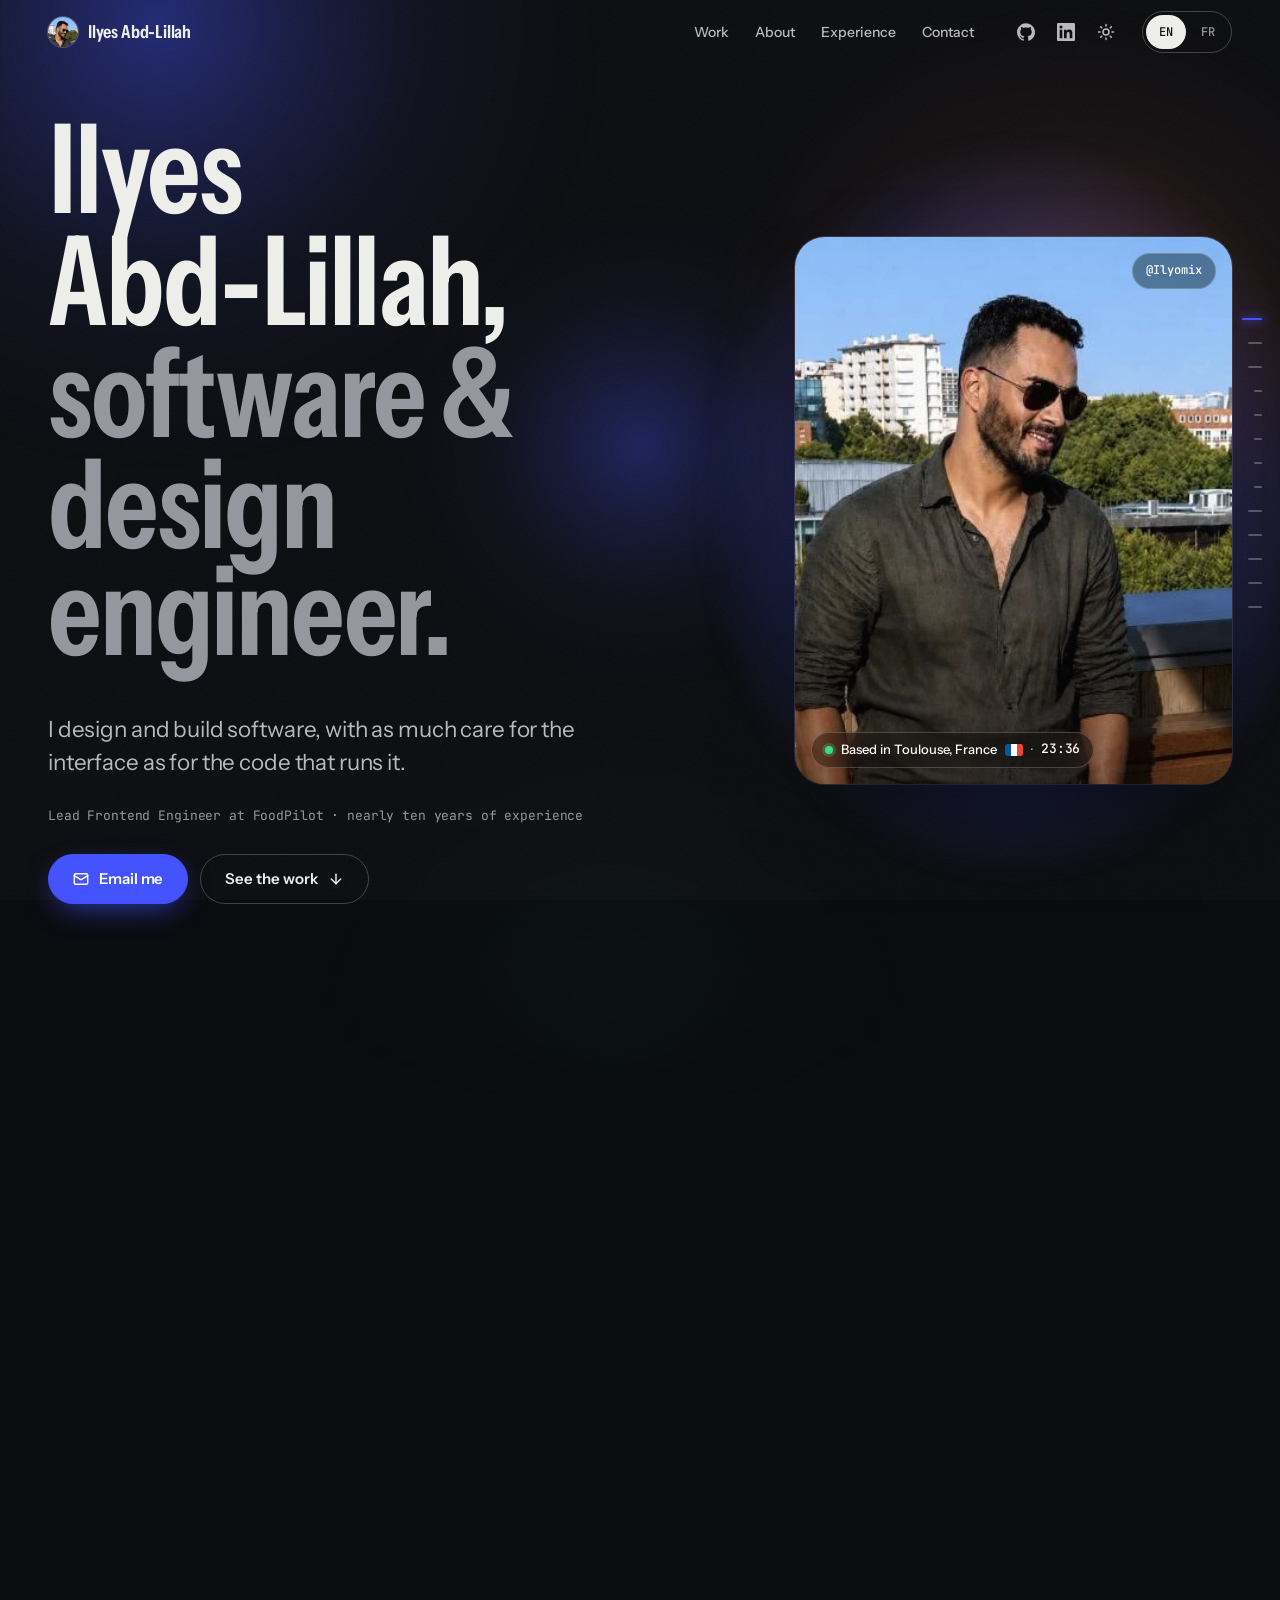
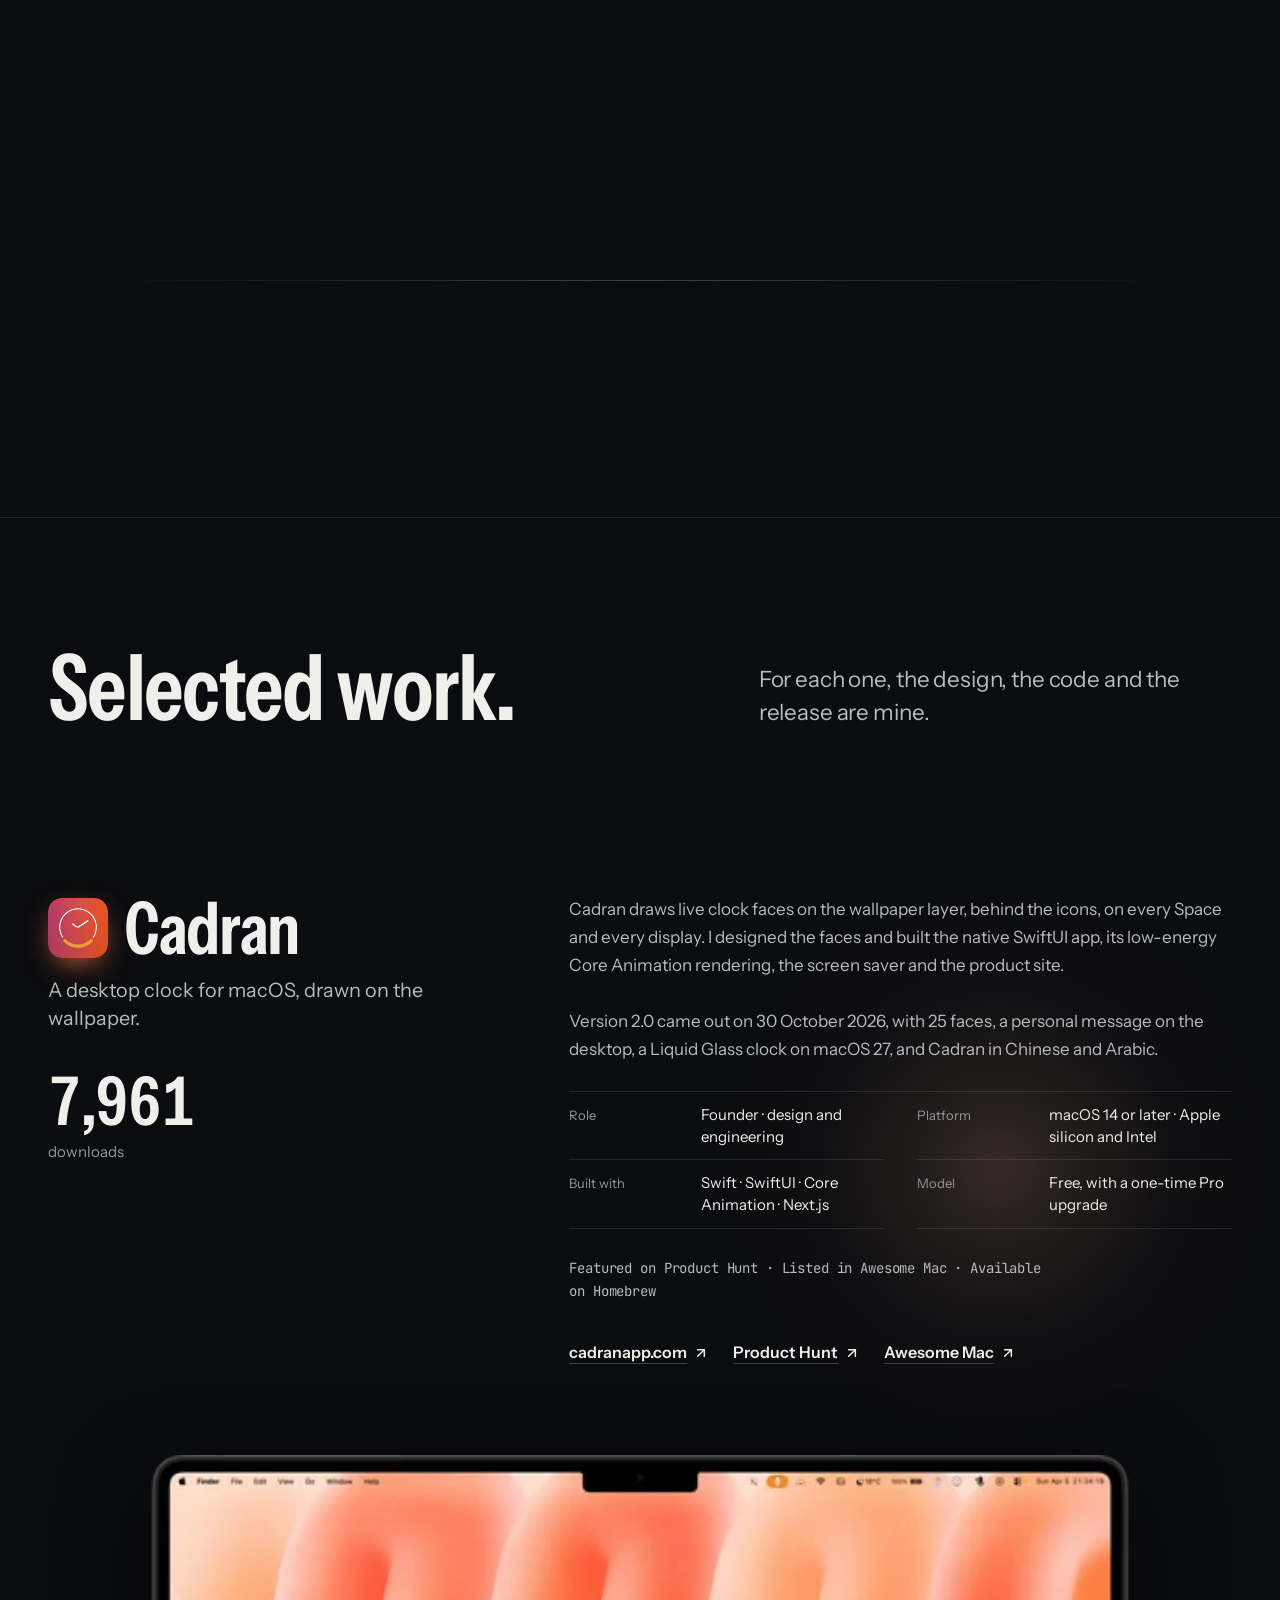
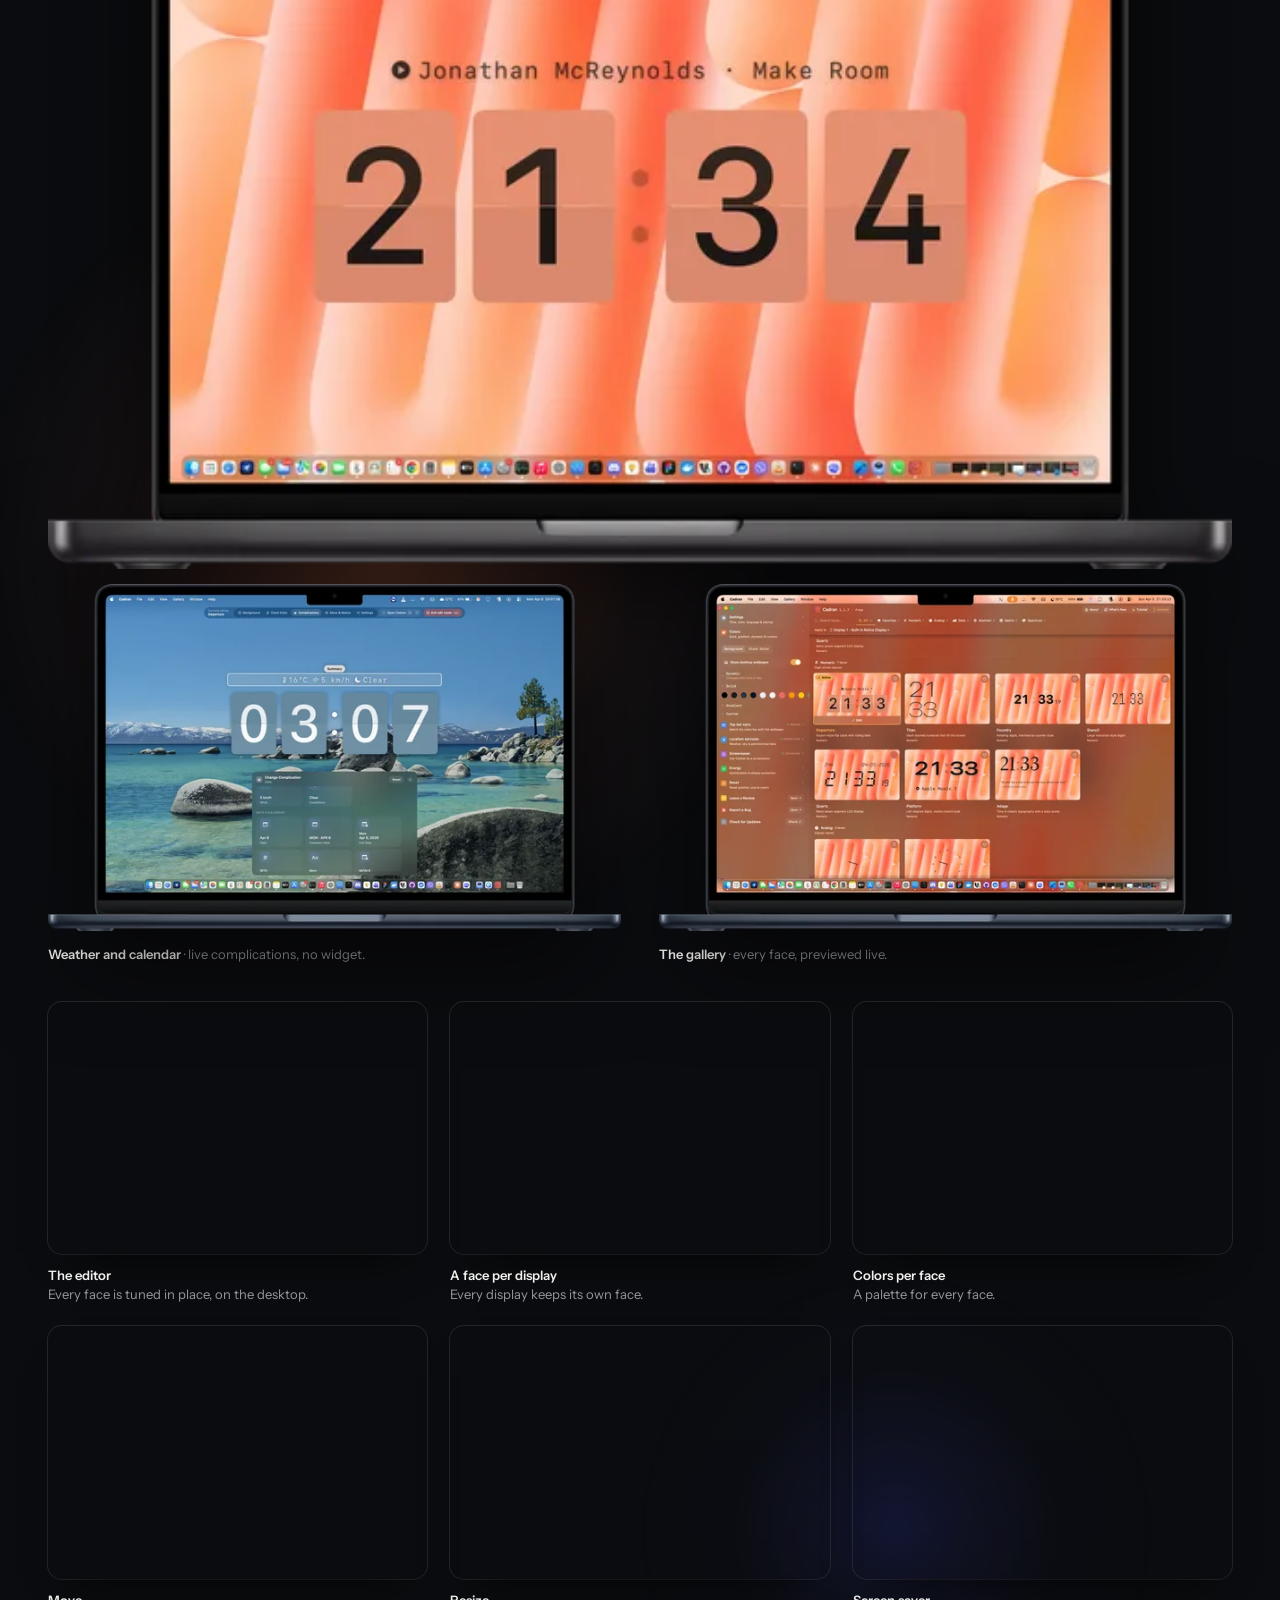
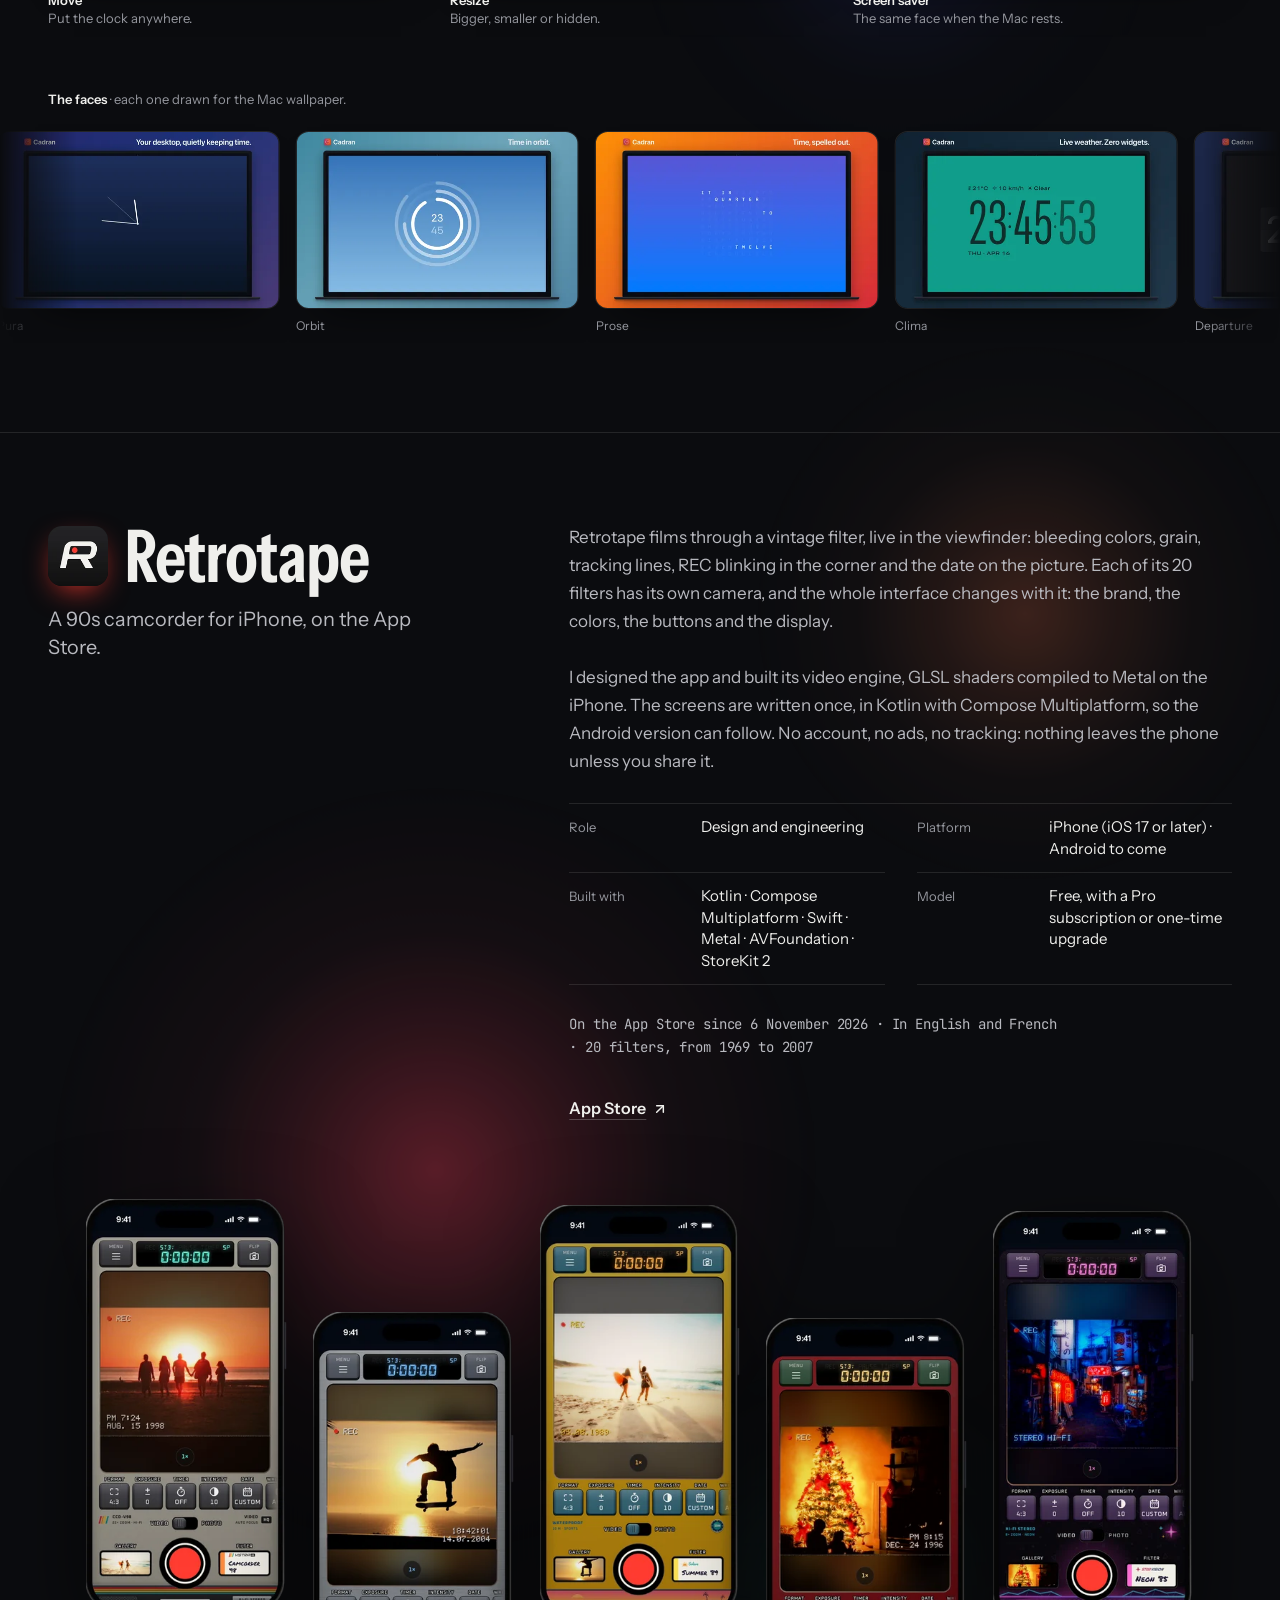
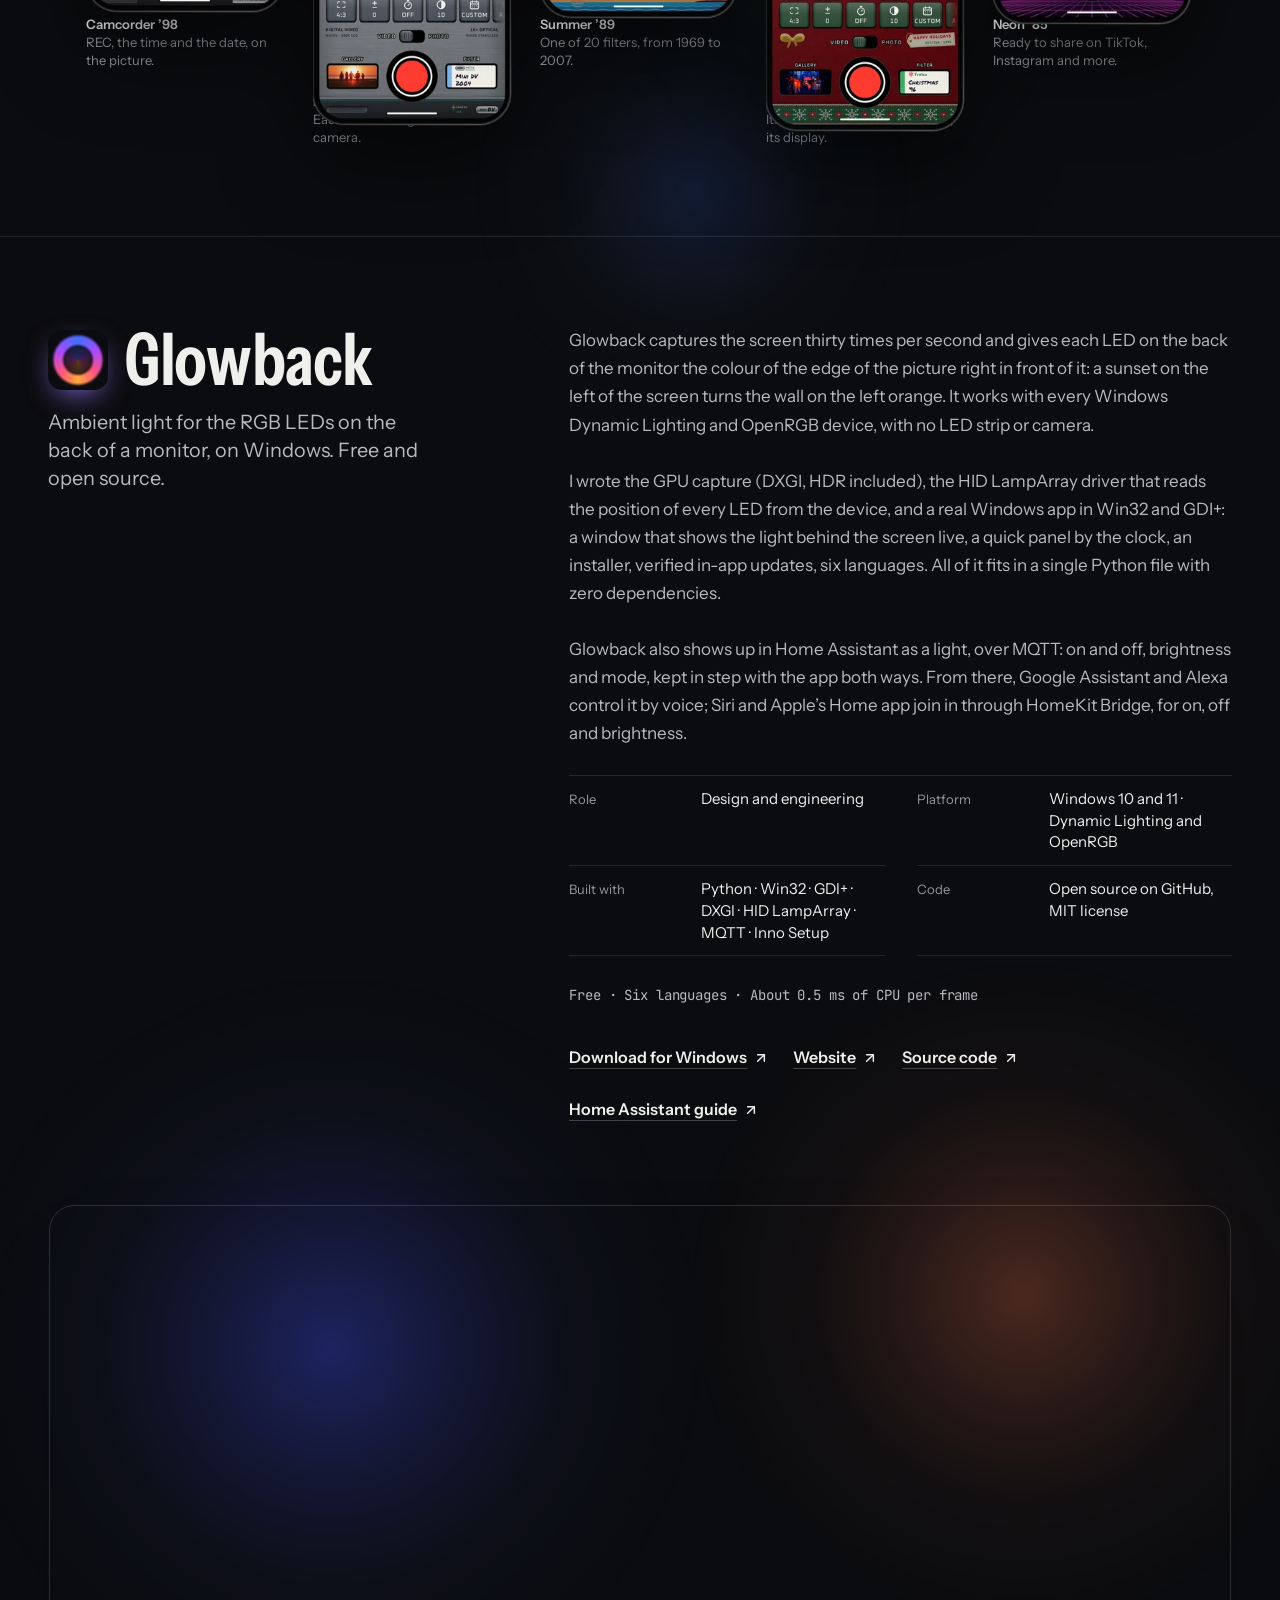
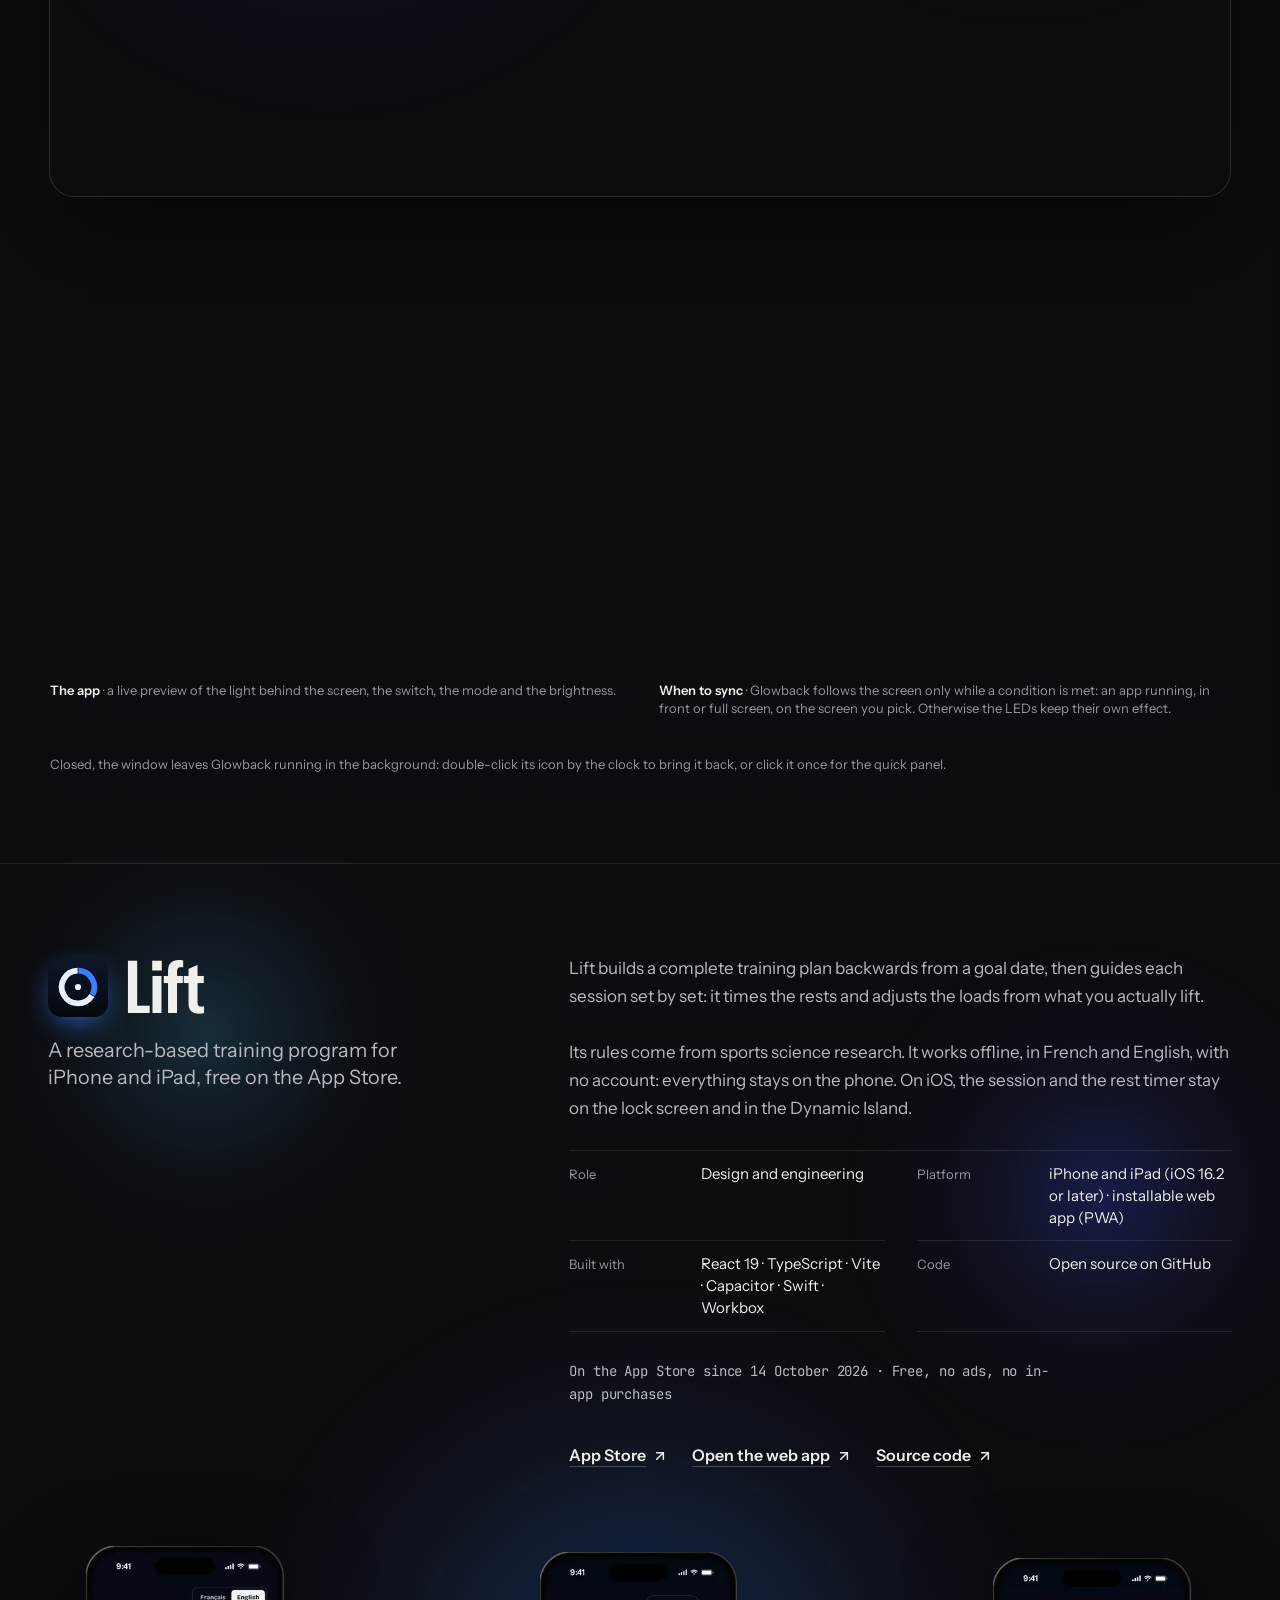
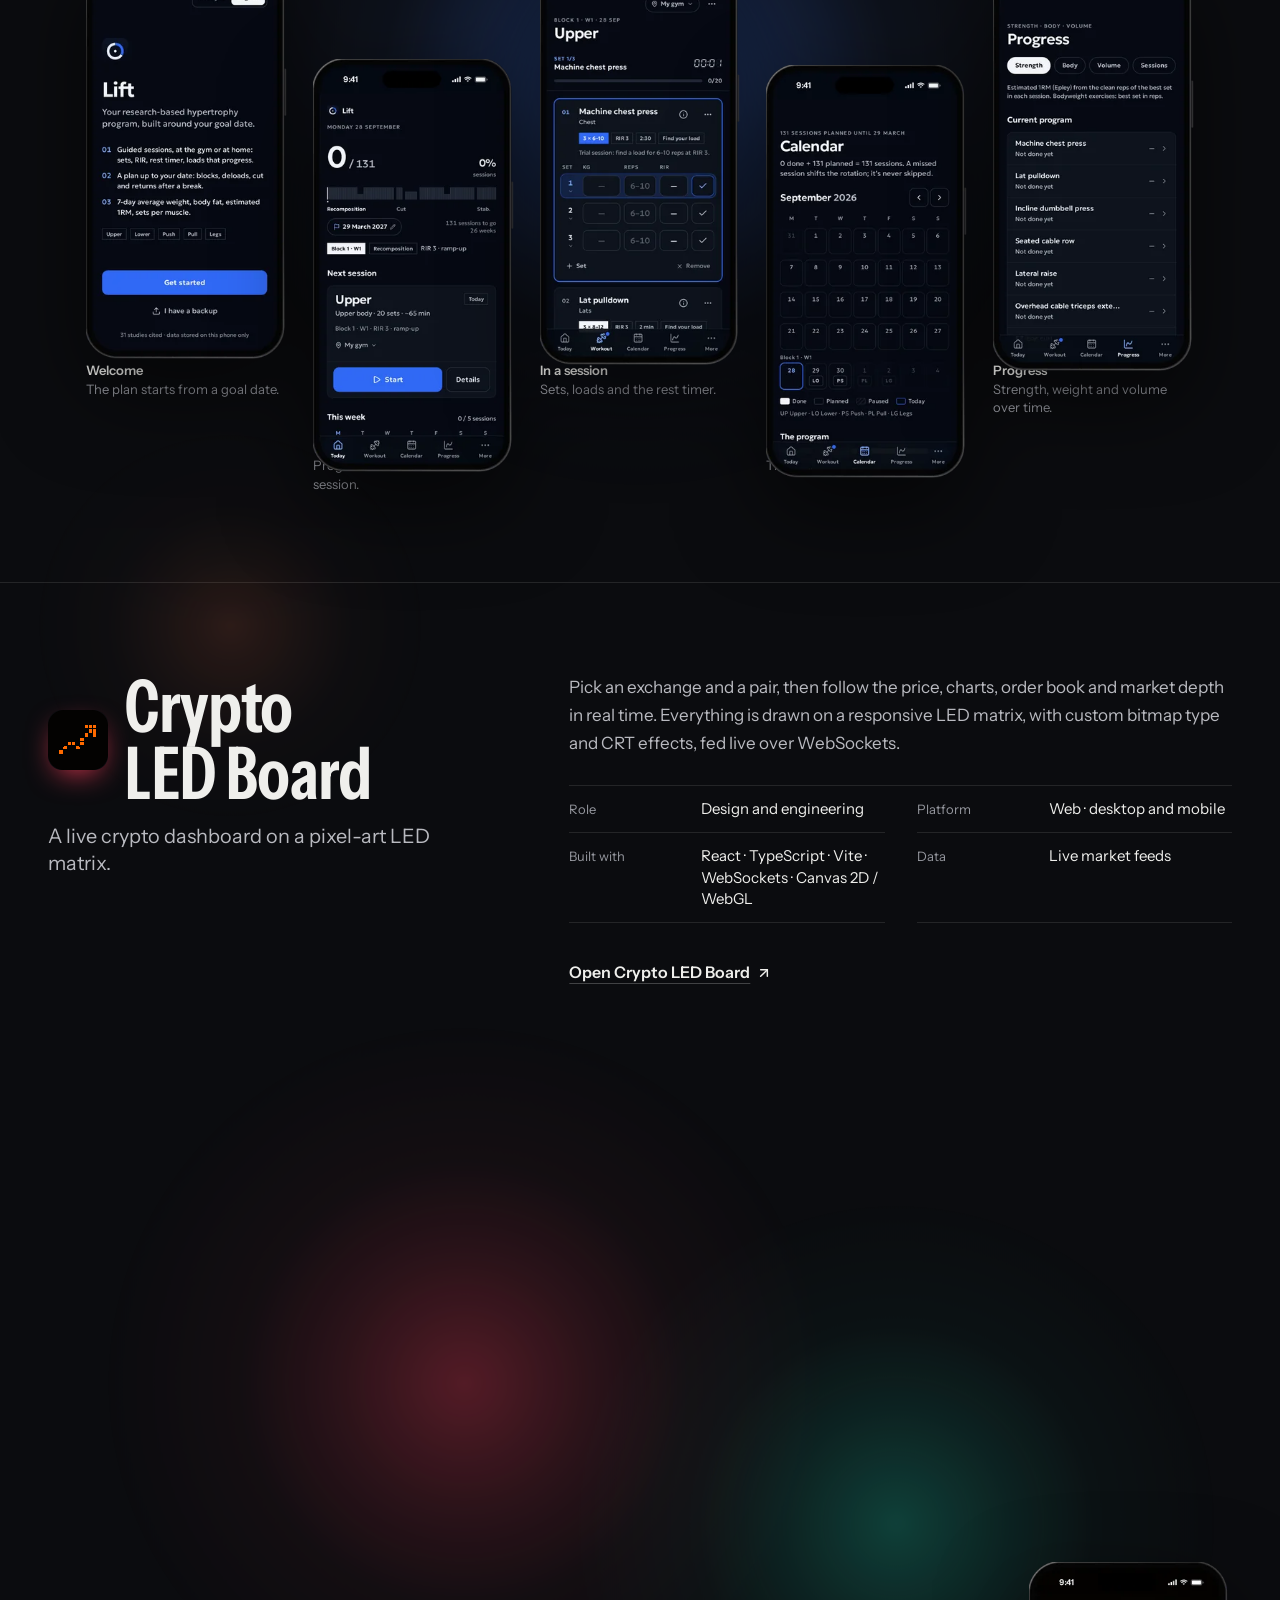
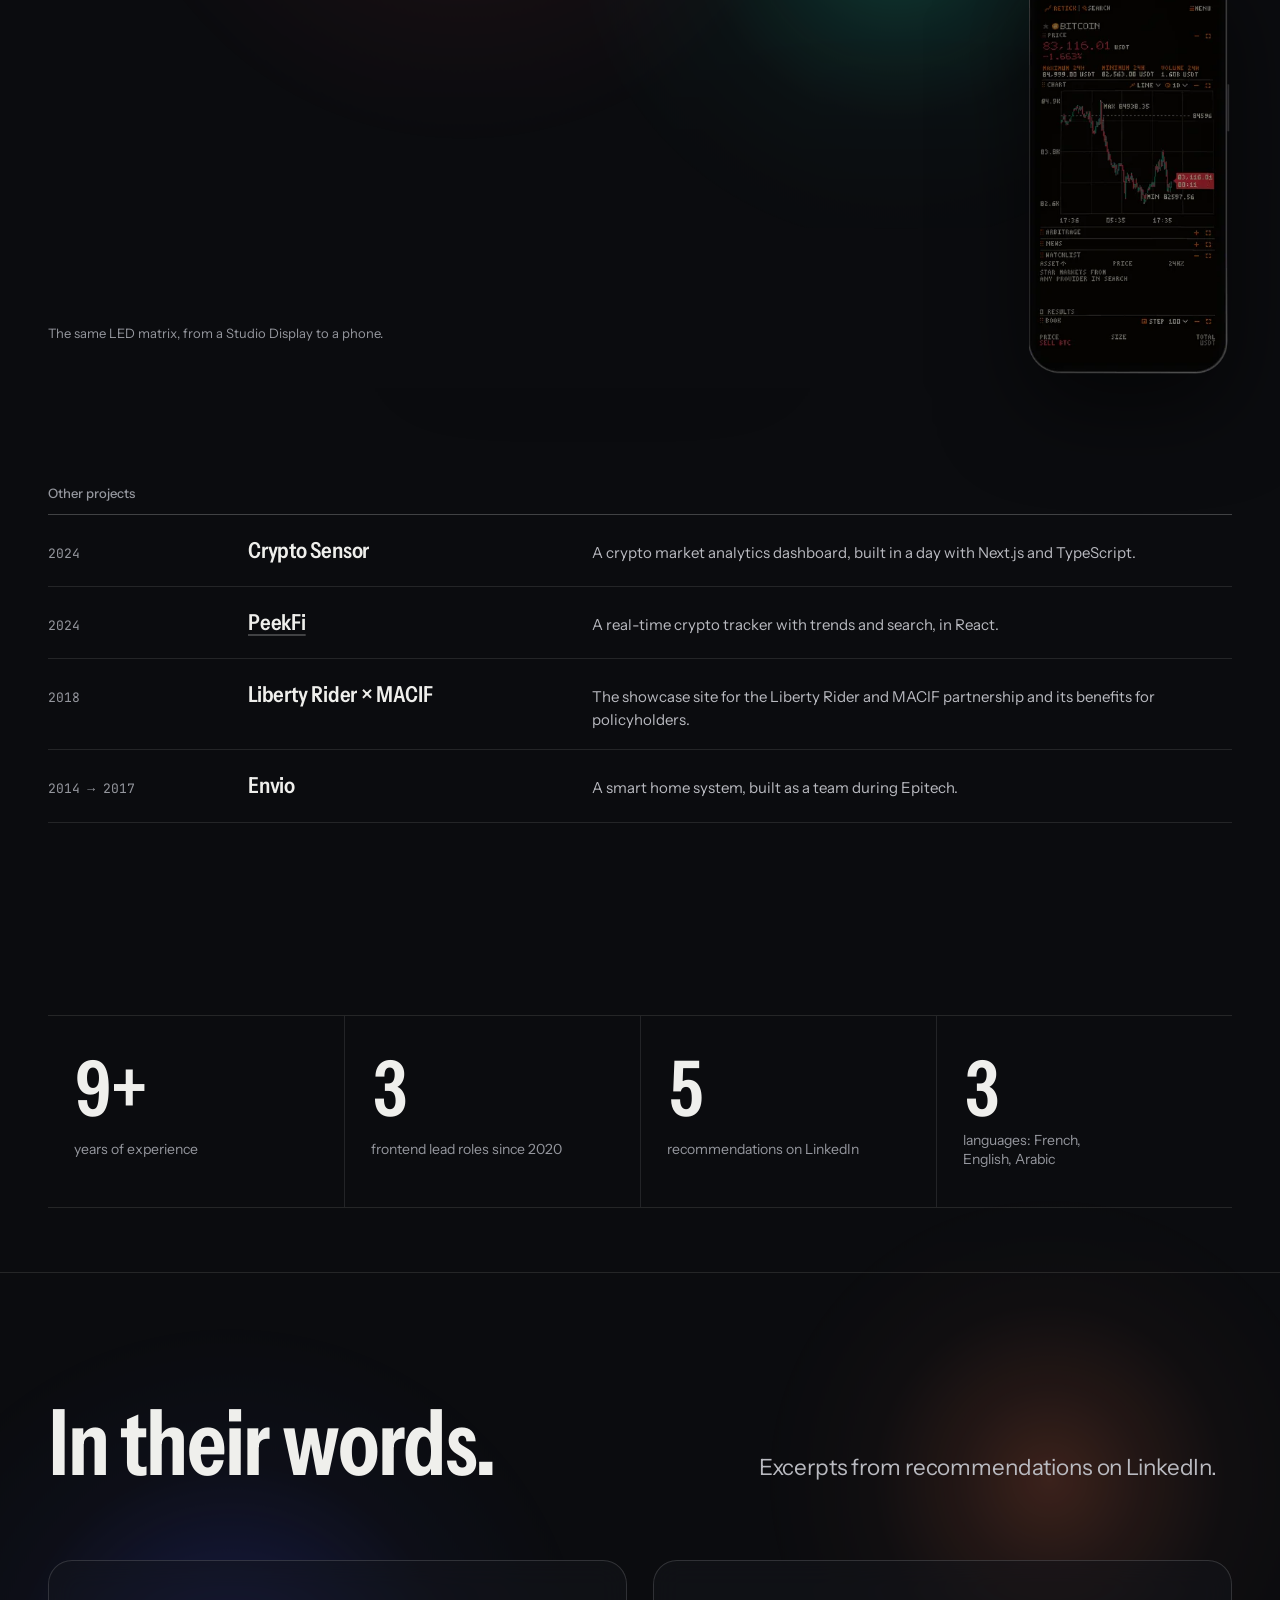
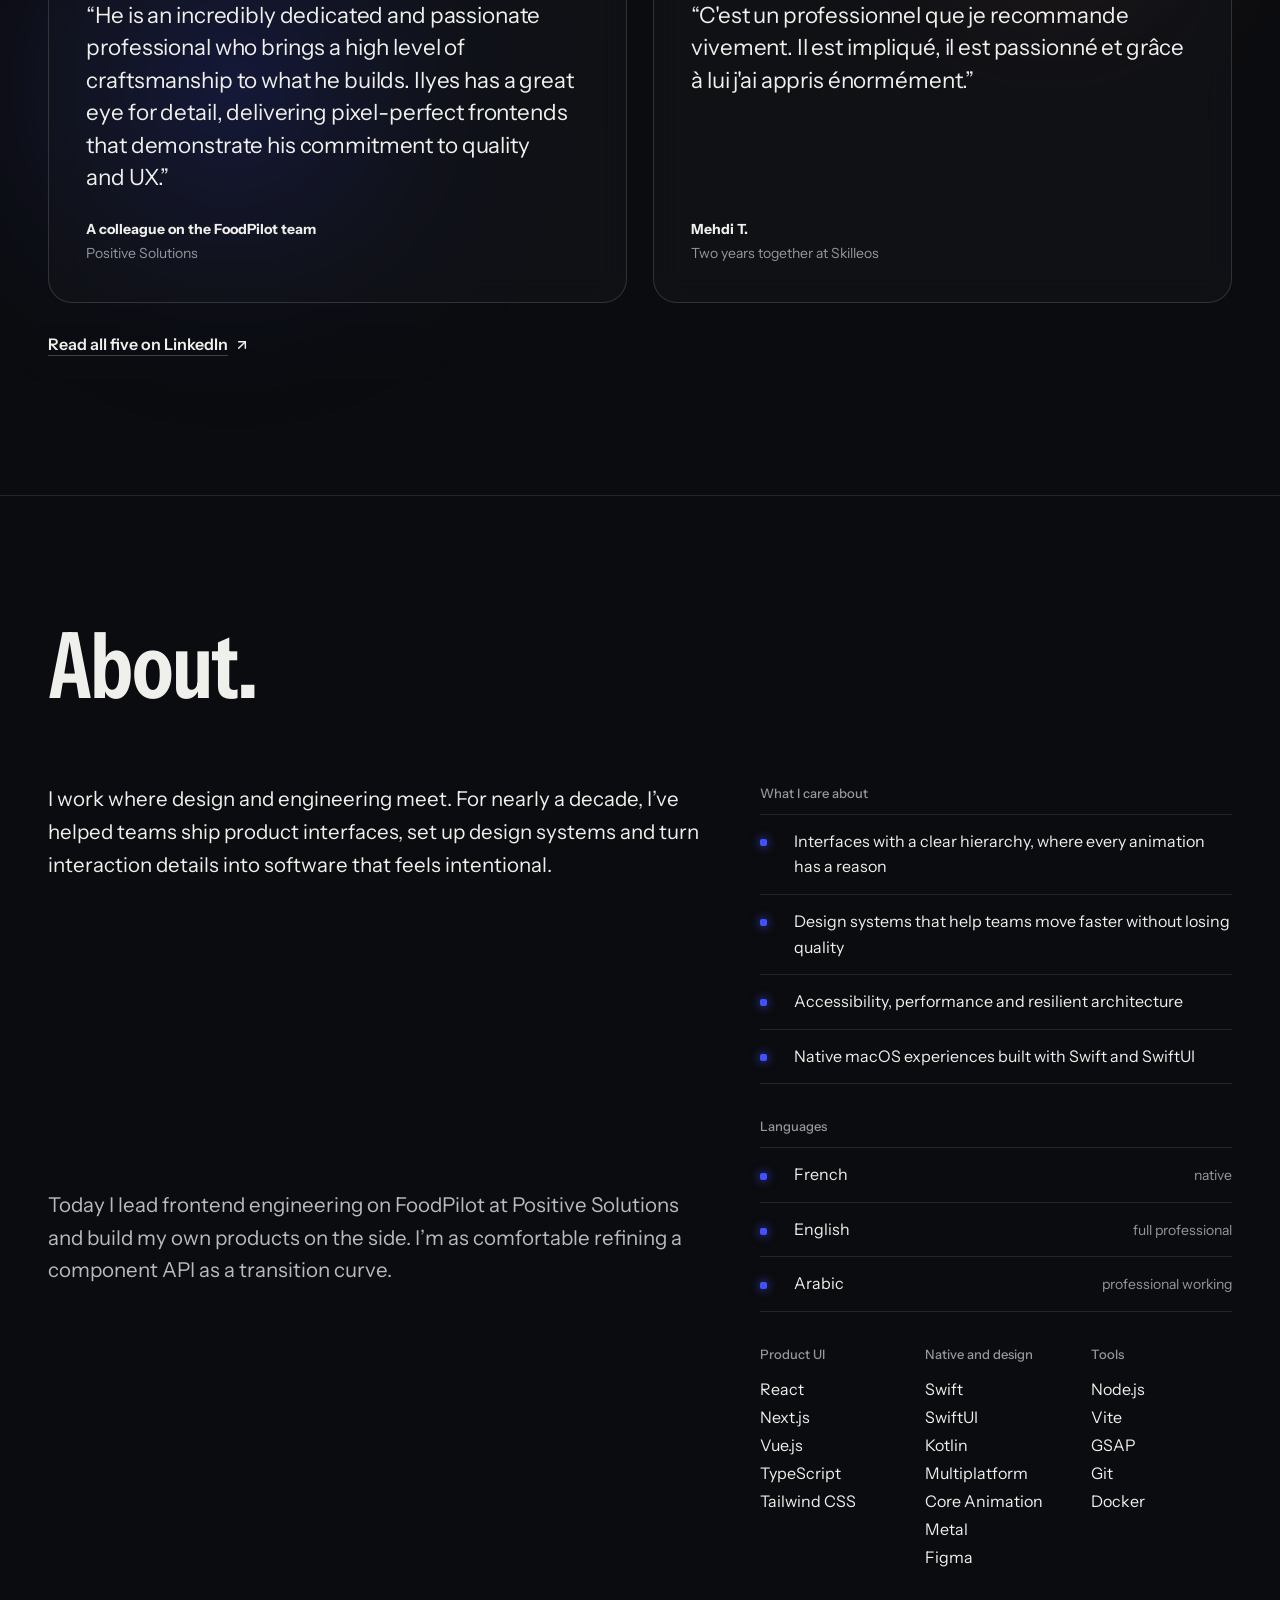
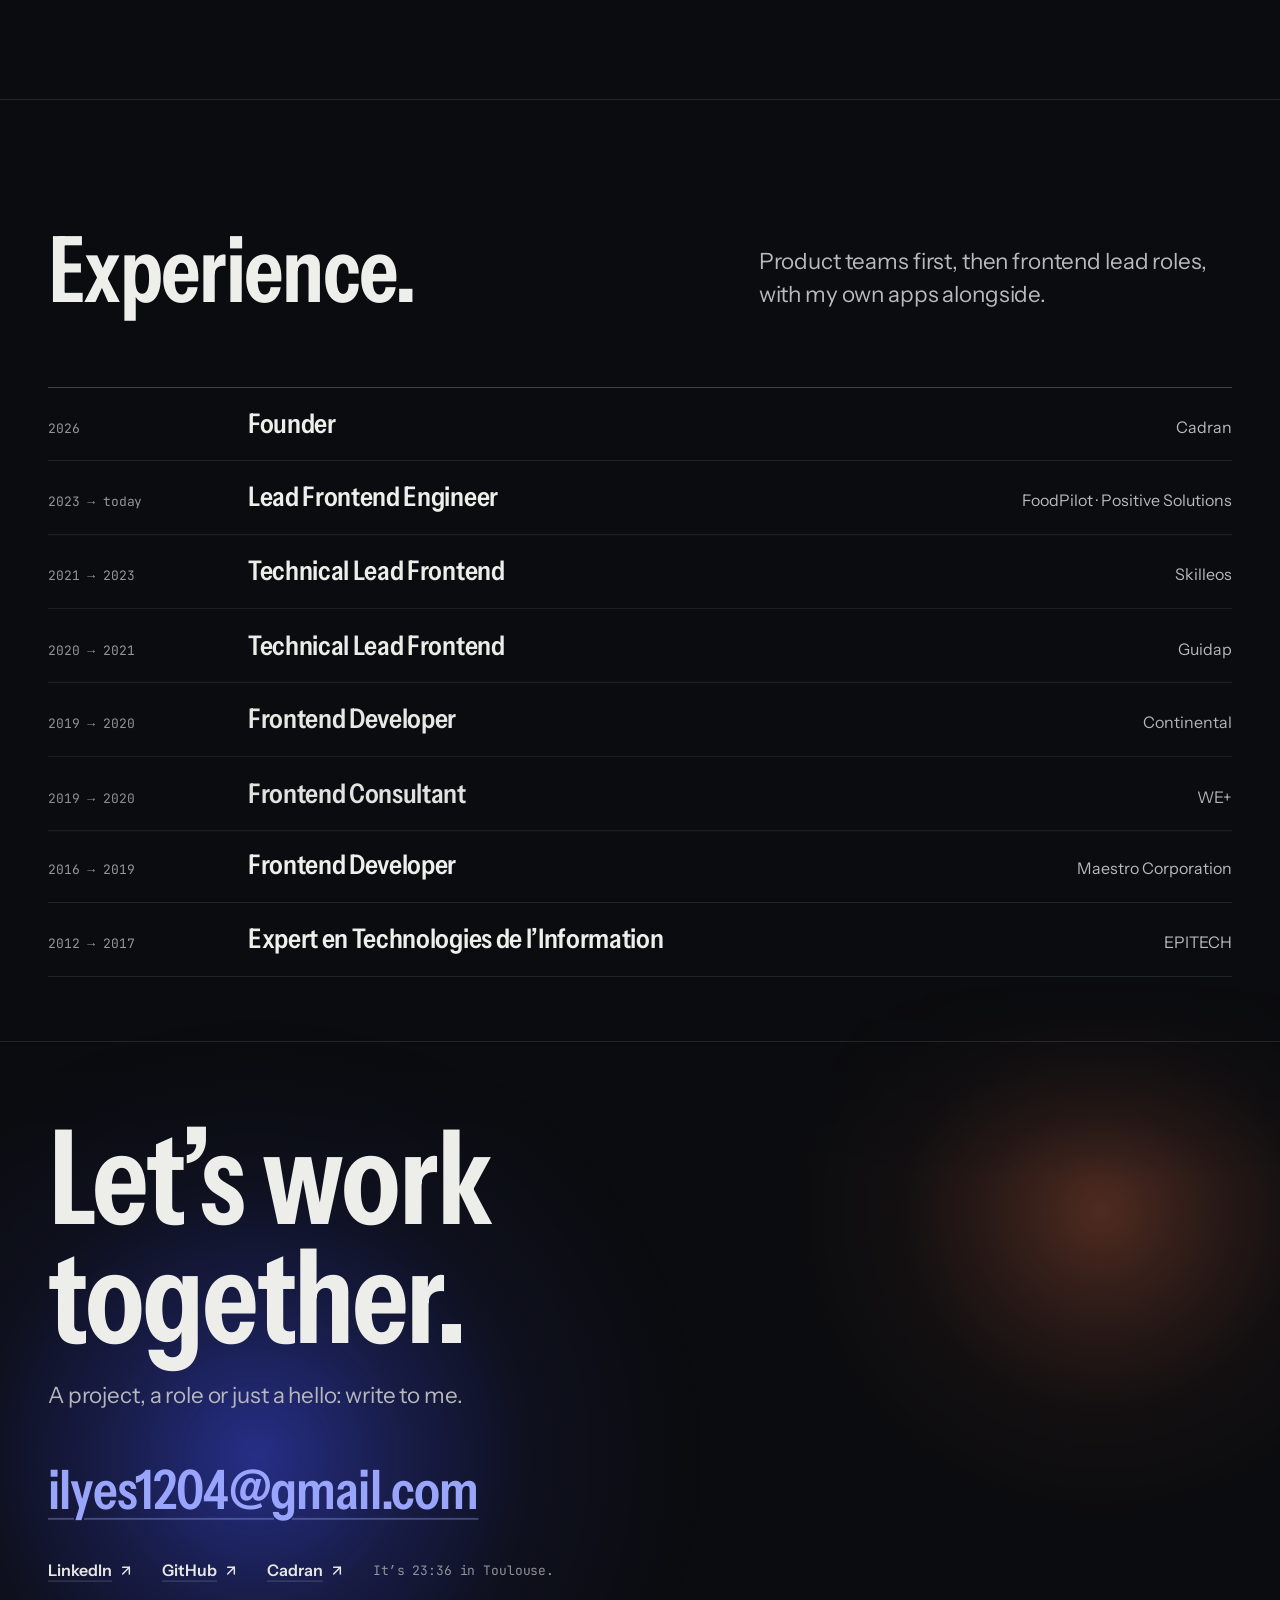
==== commit 2da5e0b4: "fix(site): a steady "On this page", instant jumps, clearer titles - Hovering the longest name, Recom" ====
--- a/index.html
+++ b/index.html
@@ -3,8 +3,8 @@
 <head>
 <meta charset="utf-8">
 <meta name="viewport" content="width=device-width, initial-scale=1, viewport-fit=cover">
-<title>Ilyes Abd-Lillah · Software &amp; Design Engineer in Toulouse</title>
-<meta name="description" content="Software &amp; design engineer based in Toulouse. Nearly a decade designing and building fast, accessible product interfaces in React and TypeScript, and native macOS apps in SwiftUI.">
+<title>Ilyes Abd-Lillah · Lead Frontend &amp; Design Engineer in Toulouse</title>
+<meta name="description" content="Lead frontend &amp; design engineer in Toulouse: nearly a decade of product interfaces in React and TypeScript, and native macOS apps in SwiftUI.">
 <meta name="author" content="Ilyes Abd-Lillah">
 <meta name="robots" content="index, follow, max-image-preview:large, max-snippet:-1, max-video-preview:-1">
 <link rel="canonical" href="https://ilyomix.github.io/">
@@ -17,8 +17,8 @@
 
 <meta property="og:type" content="profile">
 <meta property="og:site_name" content="Ilyes Abd-Lillah">
-<meta property="og:title" content="Ilyes Abd-Lillah · Software &amp; Design Engineer">
-<meta property="og:description" content="Software &amp; design engineer based in Toulouse, Lead Frontend Engineer at FoodPilot after nearly a decade building product interfaces. Apps I’ve built: Cadran (7,000+ downloads), Retrotape, Glowback, Lift and Crypto LED Board.">
+<meta property="og:title" content="Ilyes Abd-Lillah · Frontend &amp; Design Engineer">
+<meta property="og:description" content="Frontend &amp; design engineer based in Toulouse, Lead Frontend Engineer at FoodPilot after nearly a decade building product interfaces. Apps I’ve built: Cadran (7,000+ downloads), Retrotape, Glowback, Lift and Crypto LED Board.">
 <meta property="og:url" content="https://ilyomix.github.io/">
 <meta property="og:locale" content="en_US">
 <meta property="og:locale:alternate" content="fr_FR">
@@ -32,8 +32,8 @@
 <meta property="profile:last_name" content="Abd-Lillah">
 <meta property="profile:username" content="Ilyomix">
 <meta name="twitter:card" content="summary_large_image">
-<meta name="twitter:title" content="Ilyes Abd-Lillah · Software &amp; Design Engineer">
-<meta name="twitter:description" content="Software &amp; design engineer based in Toulouse, Lead Frontend Engineer at FoodPilot after nearly a decade building product interfaces. Apps I’ve built: Cadran (7,000+ downloads), Retrotape, Glowback, Lift and Crypto LED Board.">
+<meta name="twitter:title" content="Ilyes Abd-Lillah · Frontend &amp; Design Engineer">
+<meta name="twitter:description" content="Frontend &amp; design engineer based in Toulouse, Lead Frontend Engineer at FoodPilot after nearly a decade building product interfaces. Apps I’ve built: Cadran (7,000+ downloads), Retrotape, Glowback, Lift and Crypto LED Board.">
 <meta name="twitter:image" content="https://ilyomix.github.io/assets/og/og-en.jpg">
 <meta name="twitter:image:alt" content="Portrait of Ilyes Abd-Lillah, software &amp; design engineer based in Toulouse, Lead Frontend Engineer at FoodPilot, with his apps Cadran, Retrotape, Glowback, Lift and Crypto LED Board.">
 
@@ -46,9 +46,9 @@
 <link rel="prefetch" href="/assets/js/gsap.min.js" as="script">
 <link rel="me" href="https://github.com/Ilyomix">
 <link rel="me" href="https://www.linkedin.com/in/ilyes-abd-lillah">
-<style>@font-face{font-family:"Instrument Sans";src:url("/assets/fonts/instrument-sans.woff2") format("woff2-variations"),url("/assets/fonts/instrument-sans.woff2") format("woff2");font-weight:400 700;font-stretch:75% 100%;font-style:normal;font-display:swap}@font-face{font-family:"JetBrains Mono";src:url("/assets/fonts/jetbrains-mono.woff2") format("woff2");font-weight:400 600;font-style:normal;font-display:swap}:root{color-scheme:dark;--paper:#0b0c0f;--paper-tint:rgba(11,12,15,0.14);--paper-2:#14151a;--paper-3:#1d1f25;--ink:#efefec;--ink-2:#b9bac0;--ink-3:#95979e;--rule:rgb(239 239 236 / 0.11);--rule-strong:rgb(239 239 236 / 0.24);--cobalt:#4151ff;--cobalt-hover:#5664ff;--on-cobalt:#ffffff;--cobalt-ink:#9da8ff;--glass:rgb(20 21 26 / 0.58);--glass-rim:rgb(255 255 255 / 0.14);--device-shadow:drop-shadow(0 34px 44px rgb(0 0 0 / 0.55));--contact:rgb(0 0 0 / 0.75);--screen-off:#030305;--l-cobalt:#4151ff;--l-coral:#ff7a4d;--l-peach:#ffb38a;--l-blue:#3d7bff;--l-sky:#4fc3ff;--l-red:#ff3f5c;--l-teal:#19d3b0;--light-o:1;--blend:screen;--font-sans:"Instrument Sans",-apple-system,BlinkMacSystemFont,"Helvetica Neue",Arial,sans-serif;--font-mono:"JetBrains Mono",ui-monospace,"SF Mono",Menlo,monospace;--gutter:clamp(20px,4vw,48px);--max:1360px;--section-y:clamp(80px,10vw,160px);--ease-out:cubic-bezier(0.16,1,0.3,1);--header-h:64px}:root[data-theme="light"]{color-scheme:light;--paper:#f3f2ee;--paper-tint:rgba(243,242,238,0.14);--paper-2:#e9e8e2;--paper-3:#dedcd5;--ink:#121316;--ink-2:#43454b;--ink-3:#5f6168;--rule:rgb(18 19 22 / 0.12);--rule-strong:rgb(18 19 22 / 0.26);--cobalt:#2b3ff0;--cobalt-hover:#1f32d6;--cobalt-ink:#2536d9;--glass:rgb(250 250 247 / 0.62);--glass-rim:rgb(255 255 255 / 0.7);--device-shadow:drop-shadow(0 28px 30px rgb(18 19 22 / 0.2));--contact:rgb(18 19 22 / 0.28);--light-o:0.42;--blend:normal}*,*::before,*::after{box-sizing:border-box}html{-webkit-text-size-adjust:100%;text-size-adjust:100%;scroll-padding-top:calc(var(--header-h) + 16px);overflow-x:clip}body{margin:0;background:var(--paper);color:var(--ink);font:400 1rem/1.6 var(--font-sans);font-stretch:100%;-webkit-font-smoothing:antialiased;-moz-osx-font-smoothing:grayscale;text-rendering:optimizeLegibility;overflow-x:clip;transition:background-color 300ms linear,color 300ms linear}body::after{content:"";position:fixed;inset:0;z-index:90;pointer-events:none;opacity:0.05;background-image:url("data:image/svg+xml,%3Csvg xmlns='http://www.w3.org/2000/svg' width='160' height='160'%3E%3Cfilter id='n'%3E%3CfeTurbulence type='fractalNoise' baseFrequency='.85' numOctaves='3' stitchTiles='stitch'/%3E%3CfeColorMatrix values='0 0 0 0 .5 0 0 0 0 .5 0 0 0 0 .5 0 0 0 1 0'/%3E%3C/filter%3E%3Crect width='100%25' height='100%25' filter='url(%23n)'/%3E%3C/svg%3E")}[data-theme="light"] body::after{opacity:0.035}img{display:block;max-width:100%;height:auto}a{color:inherit}h1,h2,h3,p,dl,dd,ul,ol,figure{margin:0}ul,ol{padding:0;list-style:none}::selection{background:var(--cobalt);color:var(--on-cobalt)}:focus-visible{outline:2px solid var(--cobalt);outline-offset:3px;border-radius:4px}:focus:not(:focus-visible){outline:none}main,.site-header{overflow-x:clip}.skip{position:absolute;left:var(--gutter);top:8px;z-index:60;padding:10px 16px;background:var(--ink);color:var(--paper);font-weight:600;text-decoration:none;border-radius:999px}.skip:not(:focus){width:1px;height:1px;padding:0;overflow:hidden;clip-path:inset(50%);white-space:nowrap}.wrap{position:relative;width:100%;max-width:calc(var(--max) + 2 * var(--gutter));margin:0 auto;padding:0 var(--gutter)}.mono{font-family:var(--font-mono);font-variant-numeric:tabular-nums;letter-spacing:-0.01em}.sr-only{position:absolute;width:1px;height:1px;overflow:hidden;clip:rect(0 0 0 0);white-space:nowrap}.lights{position:absolute;inset:-12% 0;z-index:-1;pointer-events:none;overflow:hidden;-webkit-mask-image:linear-gradient(180deg,transparent 0%,#000 22%,#000 78%,transparent 100%);mask-image:linear-gradient(180deg,transparent 0%,#000 22%,#000 78%,transparent 100%)}.hero-lights{inset:-30% 0 -12% 0;-webkit-mask-image:linear-gradient(180deg,#000 0%,#000 72%,transparent 100%);mask-image:linear-gradient(180deg,#000 0%,#000 72%,transparent 100%)}.contact-lights{inset:-10% 0 0 0;-webkit-mask-image:linear-gradient(180deg,transparent 0%,#000 26%,#000 100%);mask-image:linear-gradient(180deg,transparent 0%,#000 26%,#000 100%)}.lights i{position:absolute;left:var(--x);top:var(--y);width:var(--s,60vmax);aspect-ratio:1;border-radius:50%;translate:-50% -50%;background:radial-gradient(closest-side,var(--c) 0%,color-mix(in srgb,var(--c) 46%,transparent) 34%,color-mix(in srgb,var(--c) 12%,transparent) 62%,transparent 100%);opacity:calc(var(--o,0.5) * var(--light-o));mix-blend-mode:var(--blend);will-change:transform}.section-lit{position:relative;isolation:isolate}.display{font-stretch:75%;font-weight:640;letter-spacing:-0.018em;line-height:0.9;text-wrap:balance}.h-section{font-size:clamp(2.75rem,1.4rem + 5.4vw,6.5rem)}.h-project{font-size:clamp(2.5rem,1.5rem + 3.8vw,5rem);line-height:0.92}.lede{font-size:clamp(1.125rem,1rem + 0.5vw,1.4375rem);line-height:1.45;letter-spacing:-0.006em;color:var(--ink-2);text-wrap:pretty}.facts{font-size:0.8125rem;line-height:1.5;color:var(--ink-3)}.site-header{position:sticky;top:0;z-index:50;border-bottom:1px solid transparent;transition:border-color 200ms linear,background-color 200ms linear}.site-header.is-scrolled{border-bottom-color:var(--rule);background:color-mix(in srgb,var(--paper) 72%,transparent);-webkit-backdrop-filter:blur(18px) saturate(1.5);backdrop-filter:blur(18px) saturate(1.5)}@media (max-width:900px){.site-header,.site-header.is-scrolled{background-color:var(--paper);border-bottom-color:var(--rule);-webkit-backdrop-filter:none;backdrop-filter:none;transition:none}body::after{display:none}}.site-header .wrap{height:var(--header-h);display:flex;align-items:center;gap:20px}.wordmark{font-stretch:80%;font-weight:650;font-size:1.125rem;letter-spacing:-0.01em;text-decoration:none;white-space:nowrap;margin-right:auto;display:inline-flex;align-items:center;gap:10px;min-height:44px}.avatar{width:30px;height:30px;border-radius:50%;object-fit:cover;flex:none;box-shadow:0 0 0 1px var(--rule-strong)}.tools{display:inline-flex;align-items:center;gap:0;margin-right:-4px}.icon-btn{display:inline-flex;align-items:center;justify-content:center;width:40px;height:40px;border-radius:999px;color:var(--ink-2);transition:color 160ms linear,background-color 160ms linear}.icon-btn:hover{color:var(--ink);background:var(--paper-2)}.icon-btn svg{width:18px;height:18px}.nav{display:flex;align-items:center;gap:2px}.nav a{display:inline-flex;align-items:center;min-height:44px;padding:0 12px;font-size:0.875rem;font-weight:500;color:var(--ink-2);text-decoration:none;border-radius:999px;transition:color 160ms linear,background-color 160ms linear}.nav a:hover{color:var(--ink);background:var(--paper-2)}.header-place{display:grid;grid-template-columns:1fr;font-size:0.8125rem;font-weight:500;color:var(--ink-2);white-space:nowrap;transition:grid-template-columns 460ms var(--ease-out),margin-left 460ms var(--ease-out),opacity 260ms linear 160ms,visibility 0s linear 0s}.header-place-in{display:inline-flex;align-items:center;gap:8px;min-width:0;overflow:hidden}.header-place-in>svg:first-child{width:13px;height:13px;flex:none}.header-place .mono{color:var(--ink-3);font-size:0.75rem}.place-sep{color:var(--ink-3)}.js .header-place:not(.is-shown){grid-template-columns:0fr;margin-left:-20px;opacity:0;visibility:hidden;transition:grid-template-columns 460ms var(--ease-out),margin-left 460ms var(--ease-out),opacity 140ms linear,visibility 0s linear 460ms}@media (max-width:1279px){.place-lead{display:none}}.flag{width:18px;height:12px;border-radius:2.5px;flex:none;box-shadow:0 0 0 0.5px rgb(0 0 0 / 0.25)}.theme-toggle{display:none;align-items:center;justify-content:center;width:40px;height:40px;border:0;border-radius:999px;background:transparent;color:var(--ink-2);cursor:pointer;transition:color 160ms linear,background-color 160ms linear}.js .theme-toggle{display:inline-flex}.theme-toggle:hover{color:var(--ink);background:var(--paper-2)}.theme-toggle svg{width:18px;height:18px}.theme-toggle .i-moon{display:none}[data-theme="light"] .theme-toggle .i-moon{display:block}[data-theme="light"] .theme-toggle .i-sun{display:none}.lang-switch{display:inline-flex;padding:3px;gap:2px;border:1px solid var(--rule-strong);border-radius:999px}.lang-switch a{display:inline-flex;align-items:center;justify-content:center;min-width:40px;height:34px;padding:0 10px;border-radius:999px;font:500 0.75rem/1 var(--font-mono);letter-spacing:0.02em;color:var(--ink-3);text-decoration:none;transition:color 160ms linear,background-color 160ms linear}.lang-switch a:hover{color:var(--ink)}.lang-switch a[aria-current="page"]{background:var(--ink);color:var(--paper)}@media (max-width:900px){.nav,.header-place{display:none}}@media (max-width:520px){.site-header .wrap{gap:8px}.wordmark{gap:8px}.avatar{width:28px;height:28px}.icon-btn,.theme-toggle{width:36px}.lang-switch a{min-width:34px;padding:0 8px}}@media (max-width:380px){.wordmark{font-size:1.0625rem}}@media (max-width:350px){.js .theme-toggle{display:none}}.toc{--toc-accent:var(--cobalt);position:fixed;z-index:45}.toc-toggle{display:none}.toc-panel,.toc-list{position:relative}.toc ol{display:grid;gap:2px}.toc a{position:relative;display:flex;align-items:center;height:var(--row);text-decoration:none;font-weight:500;line-height:1;transition:color 160ms linear,background-color 200ms linear}.toc-label{overflow:hidden;white-space:nowrap}.toc-dot{position:absolute;top:0;background:var(--toc-accent);box-shadow:0 0 10px 1px color-mix(in srgb,var(--toc-accent) 70%,transparent);opacity:0;translate:0 var(--dot-y,0px);transition:translate 420ms var(--ease-out),background-color 300ms linear,box-shadow 300ms linear,opacity 200ms linear;pointer-events:none}.toc.is-ready .toc-dot{opacity:1}@media (min-width:1100px){.toc{--row:24px;--tick:14px;right:clamp(2px,2.5vw - 26px,18px);top:50%;translate:0 -50%}.toc-sub{--tick:8px}.toc-panel{display:grid;padding-bottom:8px;border-radius:18px}.toc-panel::before{content:"";position:absolute;inset:0;z-index:-1;border-radius:inherit;background:var(--glass);box-shadow:inset 0 0 0 1px var(--glass-rim),0 18px 40px -20px rgb(0 0 0 / 0.6);-webkit-backdrop-filter:blur(16px) saturate(1.4);backdrop-filter:blur(16px) saturate(1.4);opacity:0;transition:opacity 220ms linear}.toc-head{height:34px;max-width:0;overflow:hidden;padding-top:14px;font-size:0.6875rem;line-height:1;letter-spacing:0.04em;text-transform:uppercase;white-space:nowrap;color:var(--ink-3);opacity:0;transition:max-width 360ms var(--ease-out),padding 360ms var(--ease-out),opacity 200ms linear}.toc ol{gap:0}.toc a{justify-content:flex-end;padding:0 12px 0 10px;font-size:0.8125rem;color:var(--ink-3);transition:color 160ms linear,padding 360ms var(--ease-out)}.toc a::after{content:"";flex:none;width:var(--tick);height:2px;border-radius:1px;background:color-mix(in srgb,var(--ink) 28%,transparent);transition:width 300ms var(--ease-out),background-color 160ms linear}.toc a:hover,.toc a:focus-visible,.toc a[aria-current]{color:var(--ink)}.toc a:focus-visible{outline-offset:-2px;border-radius:9px}.toc a:hover::after,.toc a:focus-visible::after{width:calc(var(--tick) + 4px);background:color-mix(in srgb,var(--ink) 64%,transparent)}.toc-ico{display:none}.toc-label{flex:1;max-width:0;opacity:0;translate:8px 0;transition:max-width 360ms var(--ease-out),margin 360ms var(--ease-out),translate 360ms var(--ease-out),opacity 200ms linear}.toc-sub .toc-label{text-indent:12px}.toc-dot{right:12px;width:20px;height:2px;border-radius:1px}.toc:hover .toc-panel::before,.toc:focus-within .toc-panel::before{opacity:1}.toc:hover .toc-head,.toc:focus-within .toc-head{max-width:14rem;padding-left:16px;padding-right:16px;opacity:1}.toc:hover a,.toc:focus-within a{padding-left:16px}.toc:hover .toc-label,.toc:focus-within .toc-label{max-width:14rem;margin-right:18px;opacity:1;translate:none}}@media (min-width:1100px) and (max-height:560px){.toc{--row:20px}}@media (min-width:1100px) and (max-height:450px){.toc{display:none}}@media (max-width:1099px){html.js{scroll-padding-top:calc(var(--header-h) + 64px)}.toc{--row:44px;left:0;right:0;top:var(--header-h);translate:0 -100%;visibility:hidden;transition:translate 380ms var(--ease-out),visibility 0s linear 380ms}html:not(.js) .toc{display:none}.toc.is-past{translate:none;visibility:visible;transition:translate 380ms var(--ease-out),visibility 0s}.toc-toggle{display:flex;align-items:center;gap:12px;width:100%;height:48px;padding:0 var(--gutter);border:0;border-bottom:1px solid var(--rule);background:var(--paper);color:var(--ink);font:600 0.9375rem/1 var(--font-sans);text-align:left;cursor:pointer}.toc-now{display:inline-flex;align-items:center;gap:10px;min-width:0;margin-right:auto}.toc-now .toc-label{max-width:none;margin:0;opacity:1;overflow:hidden;text-overflow:ellipsis}.toc-now .toc-ico img{opacity:1}.toc-title{font-size:0.6875rem;font-weight:500;letter-spacing:0.04em;text-transform:uppercase;color:var(--ink-3);white-space:nowrap}.toc-chev{width:18px;height:18px;flex:none;color:var(--ink-3);transition:rotate 300ms var(--ease-out)}.toc.is-open .toc-chev{rotate:180deg}.toc-panel{display:none;max-height:calc(100svh - var(--header-h) - 48px - 24px);overflow-y:auto;padding:8px var(--gutter) 12px;border-radius:0 0 22px 22px;background:var(--paper);box-shadow:0 24px 40px -18px rgb(0 0 0 / 0.55);border-bottom:1px solid var(--rule);-webkit-backdrop-filter:none;backdrop-filter:none}.toc.is-open .toc-panel{display:grid}.toc-head{display:none}.toc ol{gap:2px}.toc a{padding:0 12px 0 22px;border-radius:12px;font-size:0.9375rem;color:var(--ink-2)}.toc a:hover{color:var(--ink);background:color-mix(in srgb,var(--ink) 7%,transparent)}.toc a[aria-current]{color:var(--ink);background:color-mix(in srgb,var(--accent) 16%,transparent)}.toc-ico{display:grid;place-items:center;width:22px;height:22px;flex:none}.toc-ico img{width:22px;height:22px;border-radius:6px;object-fit:cover;opacity:0.62;transition:opacity 200ms linear}.toc-ico img.round{border-radius:50%}.toc-ico svg{width:18px;height:18px}.toc a:hover img,.toc a[aria-current] img{opacity:1}.toc ol .toc-label{max-width:none;margin-left:12px;opacity:1}.toc-dot{left:8px;width:6px;height:6px;border-radius:50%}}@media (min-width:900px) and (max-width:1099px){.toc-toggle{background:color-mix(in srgb,var(--paper) 72%,transparent);-webkit-backdrop-filter:blur(18px) saturate(1.5);backdrop-filter:blur(18px) saturate(1.5)}}.btn{display:inline-flex;align-items:center;justify-content:center;gap:10px;min-height:50px;padding:0 24px;border-radius:999px;font:600 0.9375rem/1 var(--font-sans);letter-spacing:-0.005em;text-decoration:none;border:1px solid var(--rule-strong);color:var(--ink);background:transparent;transition:background-color 180ms linear,border-color 180ms linear,box-shadow 240ms linear,transform 220ms var(--ease-out)}.btn:hover{border-color:var(--ink)}.btn:active{transform:scale(0.98)}.btn-primary{background:var(--cobalt);border-color:var(--cobalt);color:var(--on-cobalt);box-shadow:0 10px 30px -10px color-mix(in srgb,var(--cobalt) 80%,transparent)}.btn-primary:hover{background:var(--cobalt-hover);border-color:var(--cobalt-hover);box-shadow:0 14px 40px -10px color-mix(in srgb,var(--cobalt) 95%,transparent)}.btn svg,.link svg{width:16px;height:16px;flex:none}.link{display:inline-flex;align-items:center;gap:6px;min-height:44px;font-weight:600;color:var(--ink);text-decoration:underline;text-decoration-color:var(--rule-strong);text-decoration-thickness:1px;text-underline-offset:5px;transition:text-decoration-color 160ms linear,color 160ms linear}.link:hover{text-decoration-color:currentColor;color:var(--cobalt-ink)}.actions{display:flex;flex-wrap:wrap;gap:12px}.hero{position:relative;isolation:isolate;padding:clamp(28px,4vw,64px) 0 clamp(56px,7vw,112px)}.hero-lights i:nth-child(1){--c:var(--l-cobalt);--x:12%;--y:18%;--s:70vmax;--o:0.42}.hero-lights i:nth-child(2){--c:var(--l-coral);--x:82%;--y:42%;--s:56vmax;--o:0.38}.hero-lights i:nth-child(3){--c:var(--l-teal);--x:48%;--y:96%;--s:50vmax;--o:0.16}.hero-grid{display:grid;gap:clamp(28px,4vw,64px);align-items:center}@media (min-width:960px){.hero-grid{grid-template-columns:minmax(0,7fr) minmax(0,4.4fr)}}.hero-title{font-size:clamp(3.4rem,1.2rem + 8.2vw,9rem);line-height:0.86}.hero-title .line{display:block;overflow:clip;overflow-clip-margin:0.12em;padding-bottom:0.04em}.hero-title .line>span{display:inline-block;will-change:transform}.hero-title .role{color:var(--ink-3)}.hero-copy{display:grid;gap:28px;margin-top:clamp(28px,3.4vw,44px)}.hero-copy .lede{max-width:38ch}.portrait{position:relative;justify-self:center;width:min(100%,440px)}@media (min-width:960px){.portrait{justify-self:end}}.portrait-card{display:block;position:relative;border-radius:30px;overflow:hidden;aspect-ratio:4 / 5;background:var(--paper-3);box-shadow:0 40px 80px -30px rgb(0 0 0 / 0.7),0 0 0 1px var(--glass-rim);transform-origin:50% 70%}.portrait-card img{width:100%;height:100%;object-fit:cover}.portrait-card::after{content:"";position:absolute;inset:0;background:linear-gradient(180deg,transparent 55%,rgb(0 0 0 / 0.45));pointer-events:none}.portrait-halo{position:absolute;inset:-18% -22%;z-index:-1;border-radius:50%;background:radial-gradient(closest-side,color-mix(in srgb,var(--l-coral) 55%,transparent),color-mix(in srgb,var(--l-cobalt) 30%,transparent) 55%,transparent 100%);opacity:calc(0.9 * var(--light-o));filter:blur(10px)}.chip{position:absolute;z-index:2;display:inline-flex;align-items:center;gap:8px;height:36px;padding:0 14px;border-radius:999px;font-size:0.8125rem;font-weight:500;color:#fff;background:rgb(12 13 16 / 0.42);-webkit-backdrop-filter:blur(14px) saturate(1.6);backdrop-filter:blur(14px) saturate(1.6);box-shadow:inset 0 0 0 1px rgb(255 255 255 / 0.2)}.chip-place{left:16px;bottom:16px;white-space:nowrap}@media (max-width:419px){.chip-place{left:12px;bottom:12px;gap:7px;padding:0 12px}.chip-place .chip-sep,.chip-place [data-time]{display:none}}.chip-sep{opacity:0.6}.chip-handle{right:16px;top:16px;font-family:var(--font-mono);font-size:0.75rem}.live-dot{width:8px;height:8px;border-radius:50%;background:#3ddc84;box-shadow:0 0 0 3px rgb(61 220 132 / 0.25)}.motion-ok .live-dot{animation:pulse 2.4s ease-in-out infinite}@keyframes pulse{50%{box-shadow:0 0 0 6px rgb(61 220 132 / 0)}}@media (max-width:959px){.hero-grid{grid-template-columns:1fr}.portrait{order:-1;width:min(78%,360px);justify-self:start}}.stage{position:relative;isolation:isolate;padding:clamp(24px,4vw,64px) 0 clamp(64px,8vw,120px)}.stage-pin{position:relative;min-height:100svh;display:grid;align-content:center;gap:clamp(24px,3vw,44px);padding:clamp(24px,4vw,56px) 0}.stage-head{display:grid;gap:16px;justify-items:center;text-align:center}.stage-title{font-size:clamp(2.5rem,1.2rem + 4.2vw,5.25rem)}.stage-head .lede{max-width:44ch}.stage-lights i:nth-child(1){--c:var(--l-coral);--x:22%;--y:72%;--s:48vmax;--o:0.5}.stage-lights i:nth-child(2){--c:var(--l-red);--x:50%;--y:48%;--s:46vmax;--o:0.34}.stage-lights i:nth-child(3){--c:var(--l-teal);--x:62%;--y:58%;--s:36vmax;--o:0.26}.stage-lights i:nth-child(4){--c:var(--l-blue);--x:52%;--y:88%;--s:30vmax;--o:0.5}.stage-lights i:nth-child(5){--c:var(--l-cobalt);--x:84%;--y:74%;--s:40vmax;--o:0.36}.spot{position:absolute;left:50%;top:0;width:min(1400px,120vw);height:100%;translate:-50% 0;z-index:-1;pointer-events:none;background:radial-gradient(60% 55% at 50% 0%,rgb(255 255 255 / 0.10),transparent 70%);opacity:var(--light-o)}.set{position:relative;width:min(100%,var(--max),calc((100svh - 300px) * 1.943));margin:0 auto;aspect-ratio:1360 / 700}.set::after{content:"";position:absolute;left:4%;right:4%;bottom:0;height:1px;background:linear-gradient(90deg,transparent,var(--rule-strong),transparent)}.dev{position:absolute;display:block}.dev img{display:block;width:100%;height:auto;filter:var(--device-shadow)}.dev::before{content:"";position:absolute;left:6%;right:6%;bottom:-1.2%;height:5%;border-radius:50%;background:radial-gradient(closest-side,var(--contact),transparent);filter:blur(6px);z-index:-1}.screen-off{position:absolute;background:linear-gradient(118deg,rgb(255 255 255 / 0.055),rgb(255 255 255 / 0) 34%),var(--screen-off);opacity:0;pointer-events:none}.dev img.glass{position:absolute;inset:0;width:100%;height:100%;filter:none;pointer-events:none}.dev-mbp .screen-off{left:9.698%;top:1.48%;width:80.631%;height:87.418%}.dev-mba .screen-off{left:9.392%;top:2.009%;width:81.248%;height:87.996%}.dev-display .screen-off{left:1.811%;top:2.333%;width:96.397%;height:71.057%}.dev-phone .screen-off{left:2.347%;top:1.142%;width:93.427%;height:97.26%}.set .dev-display{left:25.5%;width:49%;bottom:10%;z-index:1}.set .dev-mbp{left:0.5%;width:41%;bottom:0;z-index:3}.set .dev-mba{right:0.5%;width:36%;bottom:0;z-index:3}.set .dev-phone.p1{left:42.2%;width:9.2%;bottom:-1.5%;z-index:4}.set .dev-phone.p2{left:51.4%;width:9.2%;bottom:0.5%;z-index:4}.legend{display:flex;flex-wrap:wrap;justify-content:center;gap:8px 12px}.legend a{display:inline-flex;align-items:center;gap:10px;min-height:44px;padding:0 16px 0 8px;border-radius:999px;text-decoration:none;background:var(--glass);box-shadow:inset 0 0 0 1px var(--glass-rim);-webkit-backdrop-filter:blur(14px) saturate(1.4);backdrop-filter:blur(14px) saturate(1.4);font-size:0.875rem;font-weight:500;transition:transform 220ms var(--ease-out),box-shadow 200ms linear}.legend a:hover{transform:translateY(-2px);box-shadow:inset 0 0 0 1px var(--rule-strong)}.legend img{width:28px;height:28px;border-radius:7px}@media (max-width:759px){.stage-pin{min-height:0}.set{width:150%;margin-left:-25%}}@media (max-height:640px) and (min-width:760px){.set{width:min(100%,var(--max))}}.faces{display:grid;gap:16px;margin-top:clamp(8px,2vw,24px)}.faces .reel-mask{margin:0 calc(-1 * var(--gutter));overflow:hidden;-webkit-mask-image:linear-gradient(90deg,transparent,#000 6%,#000 94%,transparent);mask-image:linear-gradient(90deg,transparent,#000 6%,#000 94%,transparent)}.reel-row{display:flex;width:max-content;padding:8px 0}.reel-track{display:flex;flex:none;gap:clamp(12px,1.4vw,20px);padding-right:clamp(12px,1.4vw,20px)}.faces figure{flex:none;width:clamp(220px,22vw,320px)}.faces figure img{width:100%;aspect-ratio:16 / 10;object-fit:cover;border-radius:12px;box-shadow:0 20px 40px -24px rgb(0 0 0 / 0.8),0 0 0 1px var(--rule)}.faces figcaption{margin-top:8px;font-size:0.75rem;color:var(--ink-3)}.no-anim .faces .reel-mask,.reduce .faces .reel-mask{overflow-x:auto;scrollbar-width:none}.others{margin-top:clamp(24px,4vw,56px)}.others-list{border-top:1px solid var(--rule-strong)}.others-list li{display:grid;gap:4px 24px;padding:18px 0;border-bottom:1px solid var(--rule);grid-template-columns:1fr;align-items:baseline}@media (min-width:760px){.others-list li{grid-template-columns:11rem minmax(0,0.8fr) minmax(0,1.6fr)}}.others-list .when{font-size:0.8125rem;color:var(--ink-3)}.o-name{font-stretch:85%;font-weight:600;font-size:clamp(1.125rem,1rem + 0.5vw,1.375rem);letter-spacing:-0.01em}.o-name a{text-decoration:underline;text-decoration-color:var(--rule-strong);text-underline-offset:4px}.o-name a:hover{color:var(--cobalt-ink);text-decoration-color:currentColor}.o-what{color:var(--ink-2);font-size:0.9375rem;line-height:1.5}.lit-reco i:nth-child(1){--c:var(--l-cobalt);--x:18%;--y:60%;--s:56vmax;--o:0.3}.lit-reco i:nth-child(2){--c:var(--l-coral);--x:82%;--y:40%;--s:44vmax;--o:0.2}.quotes{display:grid;gap:clamp(16px,2vw,28px)}@media (min-width:960px){.quotes{grid-template-columns:1fr 1fr}}.quote{display:grid;gap:24px;align-content:space-between;padding:clamp(24px,3vw,40px);border-radius:24px;background:var(--glass);box-shadow:inset 0 0 0 1px var(--glass-rim);-webkit-backdrop-filter:blur(14px) saturate(1.3);backdrop-filter:blur(14px) saturate(1.3)}.quote blockquote{margin:0}.quote p{font-size:clamp(1.125rem,1rem + 0.5vw,1.4375rem);line-height:1.45;letter-spacing:-0.006em;text-wrap:pretty}.quote figcaption{display:grid;gap:2px;font-size:0.875rem}.quote figcaption span{color:var(--ink-3)}.reco-more{margin-top:20px}.cares.langs li{grid-template-columns:1.75rem auto 1fr;align-items:baseline}.cares.langs .muted{color:var(--ink-3);font-size:0.875rem;justify-self:end;text-align:right}.section{position:relative;isolation:isolate;padding:var(--section-y) 0}.section-rule{border-top:1px solid var(--rule)}.section-head{display:grid;gap:20px;margin-bottom:clamp(48px,6vw,96px)}@media (min-width:960px){.section-head{grid-template-columns:minmax(0,7fr) minmax(0,5fr);align-items:end;gap:48px}}.section-head .lede{max-width:38ch}.project{position:relative;isolation:isolate;overflow-x:clip;display:grid;gap:clamp(36px,4.4vw,64px);padding:clamp(56px,7vw,112px) 0}.project + .project{border-top:1px solid var(--rule)}.project-head{display:grid;gap:28px}@media (min-width:960px){.project-head{grid-template-columns:minmax(0,5fr) minmax(0,7fr);gap:48px}}.project-name{display:flex;align-items:center;gap:16px}.project-icon{width:60px;height:60px;border-radius:14px;flex:none;box-shadow:0 10px 30px -10px var(--glow,transparent)}.project-tag{margin-top:16px;font-size:clamp(1.0625rem,1rem + 0.3vw,1.25rem);color:var(--ink-2);line-height:1.4;max-width:30ch}.project-stat{margin-top:clamp(24px,3vw,40px);display:grid;gap:8px;justify-items:start}.project-stat b{font-stretch:75%;font-weight:640;font-size:clamp(2.75rem,1.8rem + 3vw,4.5rem);line-height:0.9;letter-spacing:-0.02em;font-variant-numeric:tabular-nums;white-space:nowrap}.project-stat span{display:inline-flex;align-items:center;flex-wrap:wrap;gap:4px 10px;font-size:0.9375rem;color:var(--ink-3)}.project-stat .live{margin-left:0}.project-body{display:grid;gap:28px;align-content:start}.project-body>p{font-size:1.0625rem;line-height:1.65;color:var(--ink-2);max-width:62ch;text-wrap:pretty}.specs{display:grid;grid-template-columns:1fr;border-top:1px solid var(--rule)}@media (min-width:640px){.specs{grid-template-columns:1fr 1fr;column-gap:32px}}.specs div{display:grid;grid-template-columns:7.5rem 1fr;gap:12px;padding:12px 0;border-bottom:1px solid var(--rule)}.specs dt{font-size:0.8125rem;color:var(--ink-3);padding-top:1px}.specs dd{font-size:0.9375rem;line-height:1.45}.project-links{display:flex;flex-wrap:wrap;gap:8px 24px;align-items:center}.project .facts{font-size:0.875rem}.lit-cadran i:nth-child(1){--c:var(--l-coral);--x:30%;--y:58%;--s:64vmax;--o:0.34}.lit-cadran i:nth-child(2){--c:var(--l-peach);--x:78%;--y:30%;--s:44vmax;--o:0.18}.lit-cadran i:nth-child(3){--c:var(--l-cobalt);--x:70%;--y:86%;--s:40vmax;--o:0.22}.lit-retrotape i:nth-child(1){--c:var(--l-red);--x:34%;--y:62%;--s:60vmax;--o:0.32}.lit-retrotape i:nth-child(2){--c:var(--l-coral);--x:80%;--y:30%;--s:42vmax;--o:0.2}.lit-retrotape i:nth-child(3){--c:var(--l-teal);--x:66%;--y:86%;--s:36vmax;--o:0.16}.lit-lift i:nth-child(1){--c:var(--l-blue);--x:50%;--y:70%;--s:64vmax;--o:0.42}.lit-lift i:nth-child(2){--c:var(--l-sky);--x:16%;--y:30%;--s:38vmax;--o:0.18}.lit-lift i:nth-child(3){--c:var(--l-cobalt);--x:86%;--y:40%;--s:40vmax;--o:0.24}.lit-glowback i:nth-child(1){--c:var(--l-cobalt);--x:26%;--y:60%;--s:58vmax;--o:0.34}.lit-glowback i:nth-child(2){--c:var(--l-coral);--x:80%;--y:58%;--s:52vmax;--o:0.26}.lit-glowback i:nth-child(3){--c:var(--l-blue);--x:54%;--y:18%;--s:34vmax;--o:0.18}.lit-led i:nth-child(1){--c:var(--l-red);--x:36%;--y:64%;--s:56vmax;--o:0.3}.lit-led i:nth-child(2){--c:var(--l-teal);--x:70%;--y:72%;--s:50vmax;--o:0.26}.lit-led i:nth-child(3){--c:var(--l-coral);--x:18%;--y:22%;--s:30vmax;--o:0.14}.gallery{display:grid;gap:clamp(20px,3vw,48px)}.pair{display:grid;gap:clamp(16px,3vw,48px);grid-template-columns:1fr 1fr;align-items:end}.shot-main{width:min(100%,1200px);margin:0 auto}.device img,img.device{display:block;width:100%;height:auto;filter:var(--device-shadow)}.tiles{display:grid;gap:clamp(14px,1.8vw,24px);grid-template-columns:repeat(3,minmax(0,1fr))}.tile{display:grid;gap:12px}.tile img{width:100%;aspect-ratio:3 / 2;object-fit:cover;border-radius:14px;box-shadow:0 24px 40px -26px rgb(0 0 0 / 0.8),0 0 0 1px var(--rule)}.tile figcaption,.cap{font-size:0.8125rem;color:var(--ink-3);line-height:1.4}.tile figcaption b,.cap b{color:var(--ink);font-weight:600}.phones{display:grid;grid-template-columns:repeat(5,minmax(0,1fr));gap:clamp(10px,2vw,32px);align-items:start;padding:0 clamp(0px,3vw,48px)}.phones figure{display:grid;gap:14px}.phones figure:nth-child(even){margin-top:clamp(24px,6vw,96px)}.phones img{width:100%;filter:var(--device-shadow)}.led-set{position:relative;width:min(100%,1180px);margin:0 auto;padding-right:8%}.gb-set{width:min(100%,1180px);margin:0 auto}.gb-frame{position:relative}.gb-shot{display:block;width:100%;height:auto;border-radius:clamp(14px,1.9vw,26px);box-shadow:0 0 0 1px var(--glass-rim),0 40px 70px -36px rgb(0 0 0 / 0.75)}.gb-app{width:min(100%,1180px);margin:0 auto;align-items:start}.gb-app + .cap{width:min(100%,1180px);margin-inline:auto}.led-set .led-phone{position:absolute;right:0;bottom:-2%;width:17%;z-index:2}@media (max-width:759px){.pair,.tiles{grid-template-columns:1fr 1fr}.tiles{gap:12px}.phones{grid-template-columns:repeat(5,62%);overflow-x:auto;scroll-snap-type:x mandatory;margin:0 calc(-1 * var(--gutter));padding:0 var(--gutter) 12px;scrollbar-width:none}.phones figure{scroll-snap-align:start}.phones figure:nth-child(even){margin-top:0}}@media (max-width:480px){.pair{grid-template-columns:1fr}.tiles{grid-template-columns:1fr}}.numbers{display:grid;grid-template-columns:repeat(4,minmax(0,1fr));border-top:1px solid var(--rule);border-bottom:1px solid var(--rule)}.numbers-wrap{padding:clamp(40px,5vw,72px) 0}.numbers div{padding:clamp(24px,3vw,40px) clamp(12px,2vw,28px);display:grid;gap:8px}.numbers div + div{border-left:1px solid var(--rule)}.numbers b{white-space:nowrap;font-stretch:75%;font-weight:640;font-size:clamp(2.75rem,1.6rem + 4vw,5.5rem);line-height:0.9;letter-spacing:-0.02em;font-variant-numeric:tabular-nums}.numbers span{font-size:0.875rem;color:var(--ink-3);line-height:1.35;max-width:22ch;text-wrap:balance}.live{display:inline-flex;align-items:center;gap:6px;margin-left:4px;font:500 0.6875rem/1 var(--font-mono);font-style:normal;color:var(--ink-3);white-space:nowrap;vertical-align:1px}.live[hidden]{display:none}.live::before{content:"";width:6px;height:6px;border-radius:50%;background:#3ddc84;box-shadow:0 0 0 0 rgb(61 220 132 / 0.55);animation:live 2.2s ease-out infinite}@keyframes live{0%{box-shadow:0 0 0 0 rgb(61 220 132 / 0.55)}70%,100%{box-shadow:0 0 0 7px rgb(61 220 132 / 0)}}@media (max-width:759px){.numbers{grid-template-columns:1fr 1fr}.numbers div:nth-child(3){border-left:0}.numbers div:nth-child(n+3){border-top:1px solid var(--rule)}}.about-grid{display:grid;gap:clamp(32px,4vw,64px)}@media (min-width:960px){.about-grid{grid-template-columns:minmax(0,7fr) minmax(0,5fr)}}.about-text{display:grid;gap:24px;max-width:64ch}.about-text p{font-size:clamp(1.0625rem,1rem + 0.35vw,1.3125rem);line-height:1.6;color:var(--ink-2);text-wrap:pretty}.about-text p:first-child{color:var(--ink)}.about-side{display:grid;gap:32px;align-content:start}.side-title{font-size:0.8125rem;font-weight:500;color:var(--ink-3);margin-bottom:10px}.cares{border-top:1px solid var(--rule)}.cares li{padding:14px 0;border-bottom:1px solid var(--rule);display:grid;grid-template-columns:1.75rem 1fr;gap:6px}.cares li::before{content:"";width:7px;height:7px;margin-top:0.62em;border-radius:2px;background:var(--cobalt);box-shadow:0 0 10px 1px color-mix(in srgb,var(--cobalt) 60%,transparent)}.toolbox{display:grid;gap:24px;grid-template-columns:repeat(3,1fr)}.toolbox li{font-size:1rem;line-height:1.75}.xp{border-top:1px solid var(--rule-strong)}.xp li{display:grid;gap:4px 24px;padding:20px 0;border-bottom:1px solid var(--rule);grid-template-columns:1fr;align-items:baseline;transition:background-color 200ms linear}@media (min-width:760px){.xp li{grid-template-columns:11rem minmax(0,1fr) minmax(0,1fr)}}.xp .when{font-size:0.8125rem;color:var(--ink-3)}.xp .role{font-stretch:85%;font-weight:600;font-size:clamp(1.25rem,1.05rem + 0.8vw,1.75rem);letter-spacing:-0.012em;line-height:1.15}.xp .where{color:var(--ink-2);font-size:1rem}.xp .where a{text-decoration:none}.xp .where a:hover{color:var(--cobalt-ink);text-decoration:underline;text-underline-offset:4px}@media (min-width:760px){.xp .where{text-align:right}}#experience{padding-bottom:clamp(40px,5vw,80px)}.finale{position:relative;isolation:isolate;overflow-x:clip}.contact{position:relative;padding:clamp(56px,6vw,96px) 0 calc(var(--section-y) * 0.8)}.contact-lights i:nth-child(1){--c:var(--l-cobalt);--x:20%;--y:60%;--s:70vmax;--o:0.5}.contact-lights i:nth-child(2){--c:var(--l-coral);--x:86%;--y:30%;--s:50vmax;--o:0.28}.contact-title{font-size:clamp(3.2rem,1rem + 9vw,10rem);max-width:12ch}.contact-lede{margin-top:24px;max-width:42ch}.mail{display:inline-block;margin-top:clamp(28px,4vw,48px);font-stretch:80%;font-weight:600;font-size:clamp(1.625rem,1rem + 3vw,3.5rem);letter-spacing:-0.015em;line-height:1.1;color:var(--cobalt-ink);text-decoration:underline;text-decoration-thickness:2px;text-underline-offset:0.16em;text-decoration-color:color-mix(in srgb,var(--cobalt-ink) 35%,transparent);word-break:break-word;transition:text-decoration-color 180ms linear}.mail:hover{text-decoration-color:currentColor}.contact-row{display:flex;flex-wrap:wrap;gap:8px 28px;align-items:center;margin-top:28px}.site-footer{border-top:1px solid var(--rule);padding:28px 0 40px}.site-footer .wrap{display:flex;flex-wrap:wrap;gap:12px 24px;align-items:center;justify-content:space-between}.site-footer p,.site-footer a{font-size:0.8125rem;color:var(--ink-3)}.site-footer a{text-decoration:none}.site-footer a:hover{color:var(--ink)}.foot-links{display:flex;gap:20px;flex-wrap:wrap}.anim .hero-title .line>span{transform:translateY(105%)}.anim .hero-copy>*,.anim .chip{opacity:0}.anim [data-reveal]{opacity:0}.anim .screen-off{opacity:1}@media (prefers-reduced-motion:reduce){*,*::before,*::after{animation:none !important;transition:none !important}}@media print{.site-header,.skip,.stage,.reel,.lights,.toc{display:none}body::after{display:none}}</style>
+<style>@font-face{font-family:"Instrument Sans";src:url("/assets/fonts/instrument-sans.woff2") format("woff2-variations"),url("/assets/fonts/instrument-sans.woff2") format("woff2");font-weight:400 700;font-stretch:75% 100%;font-style:normal;font-display:swap}@font-face{font-family:"JetBrains Mono";src:url("/assets/fonts/jetbrains-mono.woff2") format("woff2");font-weight:400 600;font-style:normal;font-display:swap}:root{color-scheme:dark;--paper:#0b0c0f;--paper-tint:rgba(11,12,15,0.14);--paper-2:#14151a;--paper-3:#1d1f25;--ink:#efefec;--ink-2:#b9bac0;--ink-3:#95979e;--rule:rgb(239 239 236 / 0.11);--rule-strong:rgb(239 239 236 / 0.24);--cobalt:#4151ff;--cobalt-hover:#5664ff;--on-cobalt:#ffffff;--cobalt-ink:#9da8ff;--glass:rgb(20 21 26 / 0.58);--glass-rim:rgb(255 255 255 / 0.14);--device-shadow:drop-shadow(0 34px 44px rgb(0 0 0 / 0.55));--contact:rgb(0 0 0 / 0.75);--screen-off:#030305;--l-cobalt:#4151ff;--l-coral:#ff7a4d;--l-peach:#ffb38a;--l-blue:#3d7bff;--l-sky:#4fc3ff;--l-red:#ff3f5c;--l-teal:#19d3b0;--light-o:1;--blend:screen;--font-sans:"Instrument Sans",-apple-system,BlinkMacSystemFont,"Helvetica Neue",Arial,sans-serif;--font-mono:"JetBrains Mono",ui-monospace,"SF Mono",Menlo,monospace;--gutter:clamp(20px,4vw,48px);--max:1360px;--section-y:clamp(80px,10vw,160px);--ease-out:cubic-bezier(0.16,1,0.3,1);--header-h:64px}:root[data-theme="light"]{color-scheme:light;--paper:#f3f2ee;--paper-tint:rgba(243,242,238,0.14);--paper-2:#e9e8e2;--paper-3:#dedcd5;--ink:#121316;--ink-2:#43454b;--ink-3:#5f6168;--rule:rgb(18 19 22 / 0.12);--rule-strong:rgb(18 19 22 / 0.26);--cobalt:#2b3ff0;--cobalt-hover:#1f32d6;--cobalt-ink:#2536d9;--glass:rgb(250 250 247 / 0.62);--glass-rim:rgb(255 255 255 / 0.7);--device-shadow:drop-shadow(0 28px 30px rgb(18 19 22 / 0.2));--contact:rgb(18 19 22 / 0.28);--light-o:0.42;--blend:normal}*,*::before,*::after{box-sizing:border-box}html{-webkit-text-size-adjust:100%;text-size-adjust:100%;scroll-padding-top:calc(var(--header-h) + 16px);overflow-x:clip}body{margin:0;background:var(--paper);color:var(--ink);font:400 1rem/1.6 var(--font-sans);font-stretch:100%;-webkit-font-smoothing:antialiased;-moz-osx-font-smoothing:grayscale;text-rendering:optimizeLegibility;overflow-x:clip;transition:background-color 300ms linear,color 300ms linear}body::after{content:"";position:fixed;inset:0;z-index:90;pointer-events:none;opacity:0.05;background-image:url("data:image/svg+xml,%3Csvg xmlns='http://www.w3.org/2000/svg' width='160' height='160'%3E%3Cfilter id='n'%3E%3CfeTurbulence type='fractalNoise' baseFrequency='.85' numOctaves='3' stitchTiles='stitch'/%3E%3CfeColorMatrix values='0 0 0 0 .5 0 0 0 0 .5 0 0 0 0 .5 0 0 0 1 0'/%3E%3C/filter%3E%3Crect width='100%25' height='100%25' filter='url(%23n)'/%3E%3C/svg%3E")}[data-theme="light"] body::after{opacity:0.035}img{display:block;max-width:100%;height:auto}a{color:inherit}h1,h2,h3,p,dl,dd,ul,ol,figure{margin:0}ul,ol{padding:0;list-style:none}::selection{background:var(--cobalt);color:var(--on-cobalt)}:focus-visible{outline:2px solid var(--cobalt);outline-offset:3px;border-radius:4px}:focus:not(:focus-visible){outline:none}main,.site-header{overflow-x:clip}.skip{position:absolute;left:var(--gutter);top:8px;z-index:60;padding:10px 16px;background:var(--ink);color:var(--paper);font-weight:600;text-decoration:none;border-radius:999px}.skip:not(:focus){width:1px;height:1px;padding:0;overflow:hidden;clip-path:inset(50%);white-space:nowrap}.wrap{position:relative;width:100%;max-width:calc(var(--max) + 2 * var(--gutter));margin:0 auto;padding:0 var(--gutter)}.mono{font-family:var(--font-mono);font-variant-numeric:tabular-nums;letter-spacing:-0.01em}.sr-only{position:absolute;width:1px;height:1px;overflow:hidden;clip:rect(0 0 0 0);white-space:nowrap}.lights{position:absolute;inset:-12% 0;z-index:-1;pointer-events:none;overflow:hidden;-webkit-mask-image:linear-gradient(180deg,transparent 0%,#000 22%,#000 78%,transparent 100%);mask-image:linear-gradient(180deg,transparent 0%,#000 22%,#000 78%,transparent 100%)}.hero-lights{inset:-30% 0 -12% 0;-webkit-mask-image:linear-gradient(180deg,#000 0%,#000 72%,transparent 100%);mask-image:linear-gradient(180deg,#000 0%,#000 72%,transparent 100%)}.contact-lights{inset:-10% 0 0 0;-webkit-mask-image:linear-gradient(180deg,transparent 0%,#000 26%,#000 100%);mask-image:linear-gradient(180deg,transparent 0%,#000 26%,#000 100%)}.lights i{position:absolute;left:var(--x);top:var(--y);width:var(--s,60vmax);aspect-ratio:1;border-radius:50%;translate:-50% -50%;background:radial-gradient(closest-side,var(--c) 0%,color-mix(in srgb,var(--c) 46%,transparent) 34%,color-mix(in srgb,var(--c) 12%,transparent) 62%,transparent 100%);opacity:calc(var(--o,0.5) * var(--light-o));mix-blend-mode:var(--blend);will-change:transform}.section-lit{position:relative;isolation:isolate}.display{font-stretch:75%;font-weight:640;letter-spacing:-0.018em;line-height:0.9;text-wrap:balance}.h-section{font-size:clamp(2.75rem,1.4rem + 5.4vw,6.5rem)}.h-project{font-size:clamp(2.5rem,1.5rem + 3.8vw,5rem);line-height:0.92}.lede{font-size:clamp(1.125rem,1rem + 0.5vw,1.4375rem);line-height:1.45;letter-spacing:-0.006em;color:var(--ink-2);text-wrap:pretty}.facts{font-size:0.8125rem;line-height:1.5;color:var(--ink-3)}.site-header{position:sticky;top:0;z-index:50;border-bottom:1px solid transparent;transition:border-color 200ms linear,background-color 200ms linear}.site-header.is-scrolled{border-bottom-color:var(--rule);background:color-mix(in srgb,var(--paper) 72%,transparent);-webkit-backdrop-filter:blur(18px) saturate(1.5);backdrop-filter:blur(18px) saturate(1.5)}@media (max-width:900px){.site-header,.site-header.is-scrolled{background-color:var(--paper);border-bottom-color:var(--rule);-webkit-backdrop-filter:none;backdrop-filter:none;transition:none}body::after{display:none}}.site-header .wrap{height:var(--header-h);display:flex;align-items:center;gap:20px}.wordmark{font-stretch:80%;font-weight:650;font-size:1.125rem;letter-spacing:-0.01em;text-decoration:none;white-space:nowrap;margin-right:auto;display:inline-flex;align-items:center;gap:10px;min-height:44px}.avatar{width:30px;height:30px;border-radius:50%;object-fit:cover;flex:none;box-shadow:0 0 0 1px var(--rule-strong)}.tools{display:inline-flex;align-items:center;gap:0;margin-right:-4px}.icon-btn{display:inline-flex;align-items:center;justify-content:center;width:40px;height:40px;border-radius:999px;color:var(--ink-2);transition:color 160ms linear,background-color 160ms linear}.icon-btn:hover{color:var(--ink);background:var(--paper-2)}.icon-btn svg{width:18px;height:18px}.nav{display:flex;align-items:center;gap:2px}.nav a{display:inline-flex;align-items:center;min-height:44px;padding:0 12px;font-size:0.875rem;font-weight:500;color:var(--ink-2);text-decoration:none;border-radius:999px;transition:color 160ms linear,background-color 160ms linear}.nav a:hover{color:var(--ink);background:var(--paper-2)}.header-place{display:grid;grid-template-columns:1fr;font-size:0.8125rem;font-weight:500;color:var(--ink-2);white-space:nowrap;transition:grid-template-columns 460ms var(--ease-out),margin-left 460ms var(--ease-out),opacity 260ms linear 160ms,visibility 0s linear 0s}.header-place-in{display:inline-flex;align-items:center;gap:8px;min-width:0;overflow:hidden}.header-place-in>svg:first-child{width:13px;height:13px;flex:none}.header-place .mono{color:var(--ink-3);font-size:0.75rem}.place-sep{color:var(--ink-3)}.js .header-place:not(.is-shown){grid-template-columns:0fr;margin-left:-20px;opacity:0;visibility:hidden;transition:grid-template-columns 460ms var(--ease-out),margin-left 460ms var(--ease-out),opacity 140ms linear,visibility 0s linear 460ms}@media (max-width:1279px){.place-lead{display:none}}.flag{width:18px;height:12px;border-radius:2.5px;flex:none;box-shadow:0 0 0 0.5px rgb(0 0 0 / 0.25)}.theme-toggle{display:none;align-items:center;justify-content:center;width:40px;height:40px;border:0;border-radius:999px;background:transparent;color:var(--ink-2);cursor:pointer;transition:color 160ms linear,background-color 160ms linear}.js .theme-toggle{display:inline-flex}.theme-toggle:hover{color:var(--ink);background:var(--paper-2)}.theme-toggle svg{width:18px;height:18px}.theme-toggle .i-moon{display:none}[data-theme="light"] .theme-toggle .i-moon{display:block}[data-theme="light"] .theme-toggle .i-sun{display:none}.lang-switch{display:inline-flex;padding:3px;gap:2px;border:1px solid var(--rule-strong);border-radius:999px}.lang-switch a{display:inline-flex;align-items:center;justify-content:center;min-width:40px;height:34px;padding:0 10px;border-radius:999px;font:500 0.75rem/1 var(--font-mono);letter-spacing:0.02em;color:var(--ink-3);text-decoration:none;transition:color 160ms linear,background-color 160ms linear}.lang-switch a:hover{color:var(--ink)}.lang-switch a[aria-current="page"]{background:var(--ink);color:var(--paper)}@media (max-width:900px){.nav,.header-place{display:none}}@media (max-width:520px){.site-header .wrap{gap:8px}.wordmark{gap:8px}.avatar{width:28px;height:28px}.icon-btn,.theme-toggle{width:36px}.lang-switch a{min-width:34px;padding:0 8px}}@media (max-width:380px){.wordmark{font-size:1.0625rem}}@media (max-width:350px){.js .theme-toggle{display:none}}.toc{--toc-accent:var(--cobalt);position:fixed;z-index:45}.toc-toggle{display:none}.toc-panel,.toc-list{position:relative}.toc ol{display:grid;gap:2px}.toc a{position:relative;display:flex;align-items:center;height:var(--row);text-decoration:none;font-weight:500;line-height:1;transition:color 160ms linear,background-color 200ms linear}.toc-label{overflow:hidden;white-space:nowrap}.toc-dot{position:absolute;top:0;background:var(--toc-accent);box-shadow:0 0 10px 1px color-mix(in srgb,var(--toc-accent) 70%,transparent);opacity:0;translate:0 var(--dot-y,0px);transition:translate 420ms var(--ease-out),background-color 300ms linear,box-shadow 300ms linear,opacity 200ms linear;pointer-events:none}.toc.is-ready .toc-dot{opacity:1}@media (min-width:1100px){.toc{--row:24px;--tick:14px;right:clamp(2px,2.5vw - 26px,18px);top:50%;translate:0 -50%}.toc-sub{--tick:8px}.toc-panel{display:grid;padding-bottom:8px;border-radius:18px}.toc-panel::before{content:"";position:absolute;inset:0;z-index:-1;border-radius:inherit;background:var(--glass);box-shadow:inset 0 0 0 1px var(--glass-rim),0 18px 40px -20px rgb(0 0 0 / 0.6);-webkit-backdrop-filter:blur(16px) saturate(1.4);backdrop-filter:blur(16px) saturate(1.4);opacity:0;transition:opacity 220ms linear}.toc-head{height:34px;max-width:0;overflow:hidden;padding-top:14px;font-size:0.6875rem;line-height:1;letter-spacing:0.04em;text-transform:uppercase;white-space:nowrap;color:var(--ink-3);opacity:0;transition:max-width 360ms var(--ease-out),padding 360ms var(--ease-out),opacity 200ms linear}.toc ol{gap:0}.toc a{justify-content:flex-end;padding:0 12px 0 10px;font-size:0.8125rem;color:var(--ink-3);transition:color 160ms linear,padding 360ms var(--ease-out)}.toc a::after{content:"";flex:none;width:var(--tick);height:2px;border-radius:1px;background:color-mix(in srgb,var(--ink) 28%,transparent);transition:width 300ms var(--ease-out),margin 300ms var(--ease-out),background-color 160ms linear}.toc a:hover,.toc a:focus-visible,.toc a[aria-current]{color:var(--ink)}.toc a:focus-visible{outline-offset:-2px;border-radius:9px}.toc a:hover::after,.toc a:focus-visible::after{width:calc(var(--tick) + 4px);margin-left:-4px;background:color-mix(in srgb,var(--ink) 64%,transparent)}.toc-ico{display:none}.toc-label{flex:1;max-width:0;opacity:0;translate:8px 0;transition:max-width 360ms var(--ease-out),margin 360ms var(--ease-out),translate 360ms var(--ease-out),opacity 200ms linear}.toc-sub .toc-label{text-indent:12px}.toc-dot{right:12px;width:20px;height:2px;border-radius:1px}.toc:hover .toc-panel::before,.toc:focus-within .toc-panel::before{opacity:1}.toc:hover .toc-head,.toc:focus-within .toc-head{max-width:14rem;padding-left:16px;padding-right:16px;opacity:1}.toc:hover a,.toc:focus-within a{padding-left:16px}.toc:hover .toc-label,.toc:focus-within .toc-label{max-width:14rem;margin-right:18px;opacity:1;translate:none}}@media (min-width:1100px) and (max-height:560px){.toc{--row:20px}}@media (min-width:1100px) and (max-height:450px){.toc{display:none}}@media (max-width:1099px){html.js{scroll-padding-top:calc(var(--header-h) + 64px)}.toc{--row:44px;left:0;right:0;top:var(--header-h);translate:0 -100%;visibility:hidden;transition:translate 380ms var(--ease-out),visibility 0s linear 380ms}html:not(.js) .toc{display:none}.toc.is-past{translate:none;visibility:visible;transition:translate 380ms var(--ease-out),visibility 0s}.toc-toggle{display:flex;align-items:center;gap:12px;width:100%;height:48px;padding:0 var(--gutter);border:0;border-bottom:1px solid var(--rule);background:var(--paper);color:var(--ink);font:600 0.9375rem/1 var(--font-sans);text-align:left;cursor:pointer}.toc-now{display:inline-flex;align-items:center;gap:10px;min-width:0;margin-right:auto}.toc-now .toc-label{max-width:none;margin:0;opacity:1;overflow:hidden;text-overflow:ellipsis}.toc-now .toc-ico img{opacity:1}.toc-title{font-size:0.6875rem;font-weight:500;letter-spacing:0.04em;text-transform:uppercase;color:var(--ink-3);white-space:nowrap}.toc-chev{width:18px;height:18px;flex:none;color:var(--ink-3);transition:rotate 300ms var(--ease-out)}.toc.is-open .toc-chev{rotate:180deg}.toc-panel{display:none;max-height:calc(100svh - var(--header-h) - 48px - 24px);overflow-y:auto;padding:8px var(--gutter) 12px;border-radius:0 0 22px 22px;background:var(--paper);box-shadow:0 24px 40px -18px rgb(0 0 0 / 0.55);border-bottom:1px solid var(--rule);-webkit-backdrop-filter:none;backdrop-filter:none}.toc.is-open .toc-panel{display:grid}.toc-head{display:none}.toc ol{gap:2px}.toc a{padding:0 12px 0 22px;border-radius:12px;font-size:0.9375rem;color:var(--ink-2)}.toc a:hover{color:var(--ink);background:color-mix(in srgb,var(--ink) 7%,transparent)}.toc a[aria-current]{color:var(--ink);background:color-mix(in srgb,var(--accent) 16%,transparent)}.toc-ico{display:grid;place-items:center;width:22px;height:22px;flex:none}.toc-ico img{width:22px;height:22px;border-radius:6px;object-fit:cover;opacity:0.62;transition:opacity 200ms linear}.toc-ico img.round{border-radius:50%}.toc-ico svg{width:18px;height:18px}.toc a:hover img,.toc a[aria-current] img{opacity:1}.toc ol .toc-label{max-width:none;margin-left:12px;opacity:1}.toc-dot{left:8px;width:6px;height:6px;border-radius:50%}}@media (min-width:900px) and (max-width:1099px){.toc-toggle{background:color-mix(in srgb,var(--paper) 72%,transparent);-webkit-backdrop-filter:blur(18px) saturate(1.5);backdrop-filter:blur(18px) saturate(1.5)}}.btn{display:inline-flex;align-items:center;justify-content:center;gap:10px;min-height:50px;padding:0 24px;border-radius:999px;font:600 0.9375rem/1 var(--font-sans);letter-spacing:-0.005em;text-decoration:none;border:1px solid var(--rule-strong);color:var(--ink);background:transparent;transition:background-color 180ms linear,border-color 180ms linear,box-shadow 240ms linear,transform 220ms var(--ease-out)}.btn:hover{border-color:var(--ink)}.btn:active{transform:scale(0.98)}.btn-primary{background:var(--cobalt);border-color:var(--cobalt);color:var(--on-cobalt);box-shadow:0 10px 30px -10px color-mix(in srgb,var(--cobalt) 80%,transparent)}.btn-primary:hover{background:var(--cobalt-hover);border-color:var(--cobalt-hover);box-shadow:0 14px 40px -10px color-mix(in srgb,var(--cobalt) 95%,transparent)}.btn svg,.link svg{width:16px;height:16px;flex:none}.link{display:inline-flex;align-items:center;gap:6px;min-height:44px;font-weight:600;color:var(--ink);text-decoration:underline;text-decoration-color:var(--rule-strong);text-decoration-thickness:1px;text-underline-offset:5px;transition:text-decoration-color 160ms linear,color 160ms linear}.link:hover{text-decoration-color:currentColor;color:var(--cobalt-ink)}.actions{display:flex;flex-wrap:wrap;gap:12px}.hero{position:relative;isolation:isolate;padding:clamp(28px,4vw,64px) 0 clamp(56px,7vw,112px)}.hero-lights i:nth-child(1){--c:var(--l-cobalt);--x:12%;--y:18%;--s:70vmax;--o:0.42}.hero-lights i:nth-child(2){--c:var(--l-coral);--x:82%;--y:42%;--s:56vmax;--o:0.38}.hero-lights i:nth-child(3){--c:var(--l-teal);--x:48%;--y:96%;--s:50vmax;--o:0.16}.hero-grid{display:grid;gap:clamp(28px,4vw,64px);align-items:center}@media (min-width:960px){.hero-grid{grid-template-columns:minmax(0,7fr) minmax(0,4.4fr)}}.hero-title{font-size:clamp(3.4rem,1.2rem + 8.2vw,9rem);line-height:0.86}.hero-title .line{display:block;overflow:clip;overflow-clip-margin:0.12em;padding-bottom:0.04em}.hero-title .line>span{display:inline-block;will-change:transform}.hero-title .role{color:var(--ink-3)}.hero-copy{display:grid;gap:28px;margin-top:clamp(28px,3.4vw,44px)}.hero-copy .lede{max-width:38ch}.portrait{position:relative;justify-self:center;width:min(100%,440px)}@media (min-width:960px){.portrait{justify-self:end}}.portrait-card{display:block;position:relative;border-radius:30px;overflow:hidden;aspect-ratio:4 / 5;background:var(--paper-3);box-shadow:0 40px 80px -30px rgb(0 0 0 / 0.7),0 0 0 1px var(--glass-rim);transform-origin:50% 70%}.portrait-card img{width:100%;height:100%;object-fit:cover}.portrait-card::after{content:"";position:absolute;inset:0;background:linear-gradient(180deg,transparent 55%,rgb(0 0 0 / 0.45));pointer-events:none}.portrait-halo{position:absolute;inset:-18% -22%;z-index:-1;border-radius:50%;background:radial-gradient(closest-side,color-mix(in srgb,var(--l-coral) 55%,transparent),color-mix(in srgb,var(--l-cobalt) 30%,transparent) 55%,transparent 100%);opacity:calc(0.9 * var(--light-o));filter:blur(10px)}.chip{position:absolute;z-index:2;display:inline-flex;align-items:center;gap:8px;height:36px;padding:0 14px;border-radius:999px;font-size:0.8125rem;font-weight:500;color:#fff;background:rgb(12 13 16 / 0.42);-webkit-backdrop-filter:blur(14px) saturate(1.6);backdrop-filter:blur(14px) saturate(1.6);box-shadow:inset 0 0 0 1px rgb(255 255 255 / 0.2)}.chip-place{left:16px;bottom:16px;white-space:nowrap}@media (max-width:419px){.chip-place{left:12px;bottom:12px;gap:7px;padding:0 12px}.chip-place .chip-sep,.chip-place [data-time]{display:none}}.chip-sep{opacity:0.6}.chip-handle{right:16px;top:16px;font-family:var(--font-mono);font-size:0.75rem}.live-dot{width:8px;height:8px;border-radius:50%;background:#3ddc84;box-shadow:0 0 0 3px rgb(61 220 132 / 0.25)}.motion-ok .live-dot{animation:pulse 2.4s ease-in-out infinite}@keyframes pulse{50%{box-shadow:0 0 0 6px rgb(61 220 132 / 0)}}@media (max-width:959px){.hero-grid{grid-template-columns:1fr}.portrait{order:-1;width:min(78%,360px);justify-self:start}}.stage{position:relative;isolation:isolate;padding:clamp(24px,4vw,64px) 0 clamp(64px,8vw,120px)}.stage-pin{position:relative;min-height:100svh;display:grid;align-content:center;gap:clamp(24px,3vw,44px);padding:clamp(24px,4vw,56px) 0}.stage-head{display:grid;gap:16px;justify-items:center;text-align:center}.stage-title{font-size:clamp(2.5rem,1.2rem + 4.2vw,5.25rem)}.stage-head .lede{max-width:44ch}.stage-lights i:nth-child(1){--c:var(--l-coral);--x:22%;--y:72%;--s:48vmax;--o:0.5}.stage-lights i:nth-child(2){--c:var(--l-red);--x:50%;--y:48%;--s:46vmax;--o:0.34}.stage-lights i:nth-child(3){--c:var(--l-teal);--x:62%;--y:58%;--s:36vmax;--o:0.26}.stage-lights i:nth-child(4){--c:var(--l-blue);--x:52%;--y:88%;--s:30vmax;--o:0.5}.stage-lights i:nth-child(5){--c:var(--l-cobalt);--x:84%;--y:74%;--s:40vmax;--o:0.36}.spot{position:absolute;left:50%;top:0;width:min(1400px,120vw);height:100%;translate:-50% 0;z-index:-1;pointer-events:none;background:radial-gradient(60% 55% at 50% 0%,rgb(255 255 255 / 0.10),transparent 70%);opacity:var(--light-o)}.set{position:relative;width:min(100%,var(--max),calc((100svh - 300px) * 1.943));margin:0 auto;aspect-ratio:1360 / 700}.set::after{content:"";position:absolute;left:4%;right:4%;bottom:0;height:1px;background:linear-gradient(90deg,transparent,var(--rule-strong),transparent)}.dev{position:absolute;display:block}.dev img{display:block;width:100%;height:auto;filter:var(--device-shadow)}.dev::before{content:"";position:absolute;left:6%;right:6%;bottom:-1.2%;height:5%;border-radius:50%;background:radial-gradient(closest-side,var(--contact),transparent);filter:blur(6px);z-index:-1}.screen-off{position:absolute;background:linear-gradient(118deg,rgb(255 255 255 / 0.055),rgb(255 255 255 / 0) 34%),var(--screen-off);opacity:0;pointer-events:none}.dev img.glass{position:absolute;inset:0;width:100%;height:100%;filter:none;pointer-events:none}.dev-mbp .screen-off{left:9.698%;top:1.48%;width:80.631%;height:87.418%}.dev-mba .screen-off{left:9.392%;top:2.009%;width:81.248%;height:87.996%}.dev-display .screen-off{left:1.811%;top:2.333%;width:96.397%;height:71.057%}.dev-phone .screen-off{left:2.347%;top:1.142%;width:93.427%;height:97.26%}.set .dev-display{left:25.5%;width:49%;bottom:10%;z-index:1}.set .dev-mbp{left:0.5%;width:41%;bottom:0;z-index:3}.set .dev-mba{right:0.5%;width:36%;bottom:0;z-index:3}.set .dev-phone.p1{left:42.2%;width:9.2%;bottom:-1.5%;z-index:4}.set .dev-phone.p2{left:51.4%;width:9.2%;bottom:0.5%;z-index:4}.legend{display:flex;flex-wrap:wrap;justify-content:center;gap:8px 12px}.legend a{display:inline-flex;align-items:center;gap:10px;min-height:44px;padding:0 16px 0 8px;border-radius:999px;text-decoration:none;background:var(--glass);box-shadow:inset 0 0 0 1px var(--glass-rim);-webkit-backdrop-filter:blur(14px) saturate(1.4);backdrop-filter:blur(14px) saturate(1.4);font-size:0.875rem;font-weight:500;transition:transform 220ms var(--ease-out),box-shadow 200ms linear}.legend a:hover{transform:translateY(-2px);box-shadow:inset 0 0 0 1px var(--rule-strong)}.legend img{width:28px;height:28px;border-radius:7px}@media (max-width:759px){.stage-pin{min-height:0}.set{width:150%;margin-left:-25%}}@media (max-height:640px) and (min-width:760px){.set{width:min(100%,var(--max))}}.faces{display:grid;gap:16px;margin-top:clamp(8px,2vw,24px)}.faces .reel-mask{margin:0 calc(-1 * var(--gutter));overflow:hidden;-webkit-mask-image:linear-gradient(90deg,transparent,#000 6%,#000 94%,transparent);mask-image:linear-gradient(90deg,transparent,#000 6%,#000 94%,transparent)}.reel-row{display:flex;width:max-content;padding:8px 0}.reel-track{display:flex;flex:none;gap:clamp(12px,1.4vw,20px);padding-right:clamp(12px,1.4vw,20px)}.faces figure{flex:none;width:clamp(220px,22vw,320px)}.faces figure img{width:100%;aspect-ratio:16 / 10;object-fit:cover;border-radius:12px;box-shadow:0 20px 40px -24px rgb(0 0 0 / 0.8),0 0 0 1px var(--rule)}.faces figcaption{margin-top:8px;font-size:0.75rem;color:var(--ink-3)}.no-anim .faces .reel-mask,.reduce .faces .reel-mask{overflow-x:auto;scrollbar-width:none}.others{margin-top:clamp(24px,4vw,56px)}.others-list{border-top:1px solid var(--rule-strong)}.others-list li{display:grid;gap:4px 24px;padding:18px 0;border-bottom:1px solid var(--rule);grid-template-columns:1fr;align-items:baseline}@media (min-width:760px){.others-list li{grid-template-columns:11rem minmax(0,0.8fr) minmax(0,1.6fr)}}.others-list .when{font-size:0.8125rem;color:var(--ink-3)}.o-name{font-stretch:85%;font-weight:600;font-size:clamp(1.125rem,1rem + 0.5vw,1.375rem);letter-spacing:-0.01em}.o-name a{text-decoration:underline;text-decoration-color:var(--rule-strong);text-underline-offset:4px}.o-name a:hover{color:var(--cobalt-ink);text-decoration-color:currentColor}.o-what{color:var(--ink-2);font-size:0.9375rem;line-height:1.5}.lit-reco i:nth-child(1){--c:var(--l-cobalt);--x:18%;--y:60%;--s:56vmax;--o:0.3}.lit-reco i:nth-child(2){--c:var(--l-coral);--x:82%;--y:40%;--s:44vmax;--o:0.2}.quotes{display:grid;gap:clamp(16px,2vw,28px)}@media (min-width:960px){.quotes{grid-template-columns:1fr 1fr}}.quote{display:grid;gap:24px;align-content:space-between;padding:clamp(24px,3vw,40px);border-radius:24px;background:var(--glass);box-shadow:inset 0 0 0 1px var(--glass-rim);-webkit-backdrop-filter:blur(14px) saturate(1.3);backdrop-filter:blur(14px) saturate(1.3)}.quote blockquote{margin:0}.quote p{font-size:clamp(1.125rem,1rem + 0.5vw,1.4375rem);line-height:1.45;letter-spacing:-0.006em;text-wrap:pretty}.quote figcaption{display:grid;gap:2px;font-size:0.875rem}.quote figcaption span{color:var(--ink-3)}.reco-more{margin-top:20px}.cares.langs li{grid-template-columns:1.75rem auto 1fr;align-items:baseline}.cares.langs .muted{color:var(--ink-3);font-size:0.875rem;justify-self:end;text-align:right}.section{position:relative;isolation:isolate;padding:var(--section-y) 0}.section-rule{border-top:1px solid var(--rule)}.section-head{display:grid;gap:20px;margin-bottom:clamp(48px,6vw,96px)}@media (min-width:960px){.section-head{grid-template-columns:minmax(0,7fr) minmax(0,5fr);align-items:end;gap:48px}}.section-head .lede{max-width:38ch}.project{position:relative;isolation:isolate;overflow-x:clip;display:grid;gap:clamp(36px,4.4vw,64px);padding:clamp(56px,7vw,112px) 0}.project + .project{border-top:1px solid var(--rule)}.project-head{display:grid;gap:28px}@media (min-width:960px){.project-head{grid-template-columns:minmax(0,5fr) minmax(0,7fr);gap:48px}}.project-name{display:flex;align-items:center;gap:16px}.project-icon{width:60px;height:60px;border-radius:14px;flex:none;box-shadow:0 10px 30px -10px var(--glow,transparent)}.project-tag{margin-top:16px;font-size:clamp(1.0625rem,1rem + 0.3vw,1.25rem);color:var(--ink-2);line-height:1.4;max-width:30ch}.project-stat{margin-top:clamp(24px,3vw,40px);display:grid;gap:8px;justify-items:start}.project-stat b{font-stretch:75%;font-weight:640;font-size:clamp(2.75rem,1.8rem + 3vw,4.5rem);line-height:0.9;letter-spacing:-0.02em;font-variant-numeric:tabular-nums;white-space:nowrap}.project-stat span{display:inline-flex;align-items:center;flex-wrap:wrap;gap:4px 10px;font-size:0.9375rem;color:var(--ink-3)}.project-stat .live{margin-left:0}.project-body{display:grid;gap:28px;align-content:start}.project-body>p{font-size:1.0625rem;line-height:1.65;color:var(--ink-2);max-width:62ch;text-wrap:pretty}.specs{display:grid;grid-template-columns:1fr;border-top:1px solid var(--rule)}@media (min-width:640px){.specs{grid-template-columns:1fr 1fr;column-gap:32px}}.specs div{display:grid;grid-template-columns:7.5rem 1fr;gap:12px;padding:12px 0;border-bottom:1px solid var(--rule)}.specs dt{font-size:0.8125rem;color:var(--ink-3);padding-top:1px}.specs dd{font-size:0.9375rem;line-height:1.45}.project-links{display:flex;flex-wrap:wrap;gap:8px 24px;align-items:center}.project .facts{font-size:0.875rem}.lit-cadran i:nth-child(1){--c:var(--l-coral);--x:30%;--y:58%;--s:64vmax;--o:0.34}.lit-cadran i:nth-child(2){--c:var(--l-peach);--x:78%;--y:30%;--s:44vmax;--o:0.18}.lit-cadran i:nth-child(3){--c:var(--l-cobalt);--x:70%;--y:86%;--s:40vmax;--o:0.22}.lit-retrotape i:nth-child(1){--c:var(--l-red);--x:34%;--y:62%;--s:60vmax;--o:0.32}.lit-retrotape i:nth-child(2){--c:var(--l-coral);--x:80%;--y:30%;--s:42vmax;--o:0.2}.lit-retrotape i:nth-child(3){--c:var(--l-teal);--x:66%;--y:86%;--s:36vmax;--o:0.16}.lit-lift i:nth-child(1){--c:var(--l-blue);--x:50%;--y:70%;--s:64vmax;--o:0.42}.lit-lift i:nth-child(2){--c:var(--l-sky);--x:16%;--y:30%;--s:38vmax;--o:0.18}.lit-lift i:nth-child(3){--c:var(--l-cobalt);--x:86%;--y:40%;--s:40vmax;--o:0.24}.lit-glowback i:nth-child(1){--c:var(--l-cobalt);--x:26%;--y:60%;--s:58vmax;--o:0.34}.lit-glowback i:nth-child(2){--c:var(--l-coral);--x:80%;--y:58%;--s:52vmax;--o:0.26}.lit-glowback i:nth-child(3){--c:var(--l-blue);--x:54%;--y:18%;--s:34vmax;--o:0.18}.lit-led i:nth-child(1){--c:var(--l-red);--x:36%;--y:64%;--s:56vmax;--o:0.3}.lit-led i:nth-child(2){--c:var(--l-teal);--x:70%;--y:72%;--s:50vmax;--o:0.26}.lit-led i:nth-child(3){--c:var(--l-coral);--x:18%;--y:22%;--s:30vmax;--o:0.14}.gallery{display:grid;gap:clamp(20px,3vw,48px)}.pair{display:grid;gap:clamp(16px,3vw,48px);grid-template-columns:1fr 1fr;align-items:end}.shot-main{width:min(100%,1200px);margin:0 auto}.device img,img.device{display:block;width:100%;height:auto;filter:var(--device-shadow)}.tiles{display:grid;gap:clamp(14px,1.8vw,24px);grid-template-columns:repeat(3,minmax(0,1fr))}.tile{display:grid;gap:12px}.tile img{width:100%;aspect-ratio:3 / 2;object-fit:cover;border-radius:14px;box-shadow:0 24px 40px -26px rgb(0 0 0 / 0.8),0 0 0 1px var(--rule)}.tile figcaption,.cap{font-size:0.8125rem;color:var(--ink-3);line-height:1.4}.tile figcaption b,.cap b{color:var(--ink);font-weight:600}.phones{display:grid;grid-template-columns:repeat(5,minmax(0,1fr));gap:clamp(10px,2vw,32px);align-items:start;padding:0 clamp(0px,3vw,48px)}.phones figure{display:grid;gap:14px}.phones figure:nth-child(even){margin-top:clamp(24px,6vw,96px)}.phones img{width:100%;filter:var(--device-shadow)}.led-set{position:relative;width:min(100%,1180px);margin:0 auto;padding-right:8%}.gb-set{width:min(100%,1180px);margin:0 auto}.gb-frame{position:relative}.gb-shot{display:block;width:100%;height:auto;border-radius:clamp(14px,1.9vw,26px);box-shadow:0 0 0 1px var(--glass-rim),0 40px 70px -36px rgb(0 0 0 / 0.75)}.gb-app{width:min(100%,1180px);margin:0 auto;align-items:start}.gb-app + .cap{width:min(100%,1180px);margin-inline:auto}.led-set .led-phone{position:absolute;right:0;bottom:-2%;width:17%;z-index:2}@media (max-width:759px){.pair,.tiles{grid-template-columns:1fr 1fr}.tiles{gap:12px}.phones{grid-template-columns:repeat(5,62%);overflow-x:auto;scroll-snap-type:x mandatory;margin:0 calc(-1 * var(--gutter));padding:0 var(--gutter) 12px;scrollbar-width:none}.phones figure{scroll-snap-align:start}.phones figure:nth-child(even){margin-top:0}}@media (max-width:480px){.pair{grid-template-columns:1fr}.tiles{grid-template-columns:1fr}}.numbers{display:grid;grid-template-columns:repeat(4,minmax(0,1fr));border-top:1px solid var(--rule);border-bottom:1px solid var(--rule)}.numbers-wrap{padding:clamp(40px,5vw,72px) 0}.numbers div{padding:clamp(24px,3vw,40px) clamp(12px,2vw,28px);display:grid;gap:8px}.numbers div + div{border-left:1px solid var(--rule)}.numbers b{white-space:nowrap;font-stretch:75%;font-weight:640;font-size:clamp(2.75rem,1.6rem + 4vw,5.5rem);line-height:0.9;letter-spacing:-0.02em;font-variant-numeric:tabular-nums}.numbers span{font-size:0.875rem;color:var(--ink-3);line-height:1.35;max-width:22ch;text-wrap:balance}.live{display:inline-flex;align-items:center;gap:6px;margin-left:4px;font:500 0.6875rem/1 var(--font-mono);font-style:normal;color:var(--ink-3);white-space:nowrap;vertical-align:1px}.live[hidden]{display:none}.live::before{content:"";width:6px;height:6px;border-radius:50%;background:#3ddc84;box-shadow:0 0 0 0 rgb(61 220 132 / 0.55);animation:live 2.2s ease-out infinite}@keyframes live{0%{box-shadow:0 0 0 0 rgb(61 220 132 / 0.55)}70%,100%{box-shadow:0 0 0 7px rgb(61 220 132 / 0)}}@media (max-width:759px){.numbers{grid-template-columns:1fr 1fr}.numbers div:nth-child(3){border-left:0}.numbers div:nth-child(n+3){border-top:1px solid var(--rule)}}.about-grid{display:grid;gap:clamp(32px,4vw,64px)}@media (min-width:960px){.about-grid{grid-template-columns:minmax(0,7fr) minmax(0,5fr)}}.about-text{display:grid;gap:24px;max-width:64ch}.about-text p{font-size:clamp(1.0625rem,1rem + 0.35vw,1.3125rem);line-height:1.6;color:var(--ink-2);text-wrap:pretty}.about-text p:first-child{color:var(--ink)}.about-side{display:grid;gap:32px;align-content:start}.side-title{font-size:0.8125rem;font-weight:500;color:var(--ink-3);margin-bottom:10px}.cares{border-top:1px solid var(--rule)}.cares li{padding:14px 0;border-bottom:1px solid var(--rule);display:grid;grid-template-columns:1.75rem 1fr;gap:6px}.cares li::before{content:"";width:7px;height:7px;margin-top:0.62em;border-radius:2px;background:var(--cobalt);box-shadow:0 0 10px 1px color-mix(in srgb,var(--cobalt) 60%,transparent)}.toolbox{display:grid;gap:24px;grid-template-columns:repeat(3,1fr)}.toolbox li{font-size:1rem;line-height:1.75}.xp{border-top:1px solid var(--rule-strong)}.xp li{display:grid;gap:4px 24px;padding:20px 0;border-bottom:1px solid var(--rule);grid-template-columns:1fr;align-items:baseline;transition:background-color 200ms linear}@media (min-width:760px){.xp li{grid-template-columns:11rem minmax(0,1fr) minmax(0,1fr)}}.xp .when{font-size:0.8125rem;color:var(--ink-3)}.xp .role{font-stretch:85%;font-weight:600;font-size:clamp(1.25rem,1.05rem + 0.8vw,1.75rem);letter-spacing:-0.012em;line-height:1.15}.xp .where{color:var(--ink-2);font-size:1rem}.xp .where a{text-decoration:none}.xp .where a:hover{color:var(--cobalt-ink);text-decoration:underline;text-underline-offset:4px}@media (min-width:760px){.xp .where{text-align:right}}#experience{padding-bottom:clamp(40px,5vw,80px)}.finale{position:relative;isolation:isolate;overflow-x:clip}.contact{position:relative;padding:clamp(56px,6vw,96px) 0 calc(var(--section-y) * 0.8)}.contact-lights i:nth-child(1){--c:var(--l-cobalt);--x:20%;--y:60%;--s:70vmax;--o:0.5}.contact-lights i:nth-child(2){--c:var(--l-coral);--x:86%;--y:30%;--s:50vmax;--o:0.28}.contact-title{font-size:clamp(3.2rem,1rem + 9vw,10rem);max-width:12ch}.contact-lede{margin-top:24px;max-width:42ch}.mail{display:inline-block;margin-top:clamp(28px,4vw,48px);font-stretch:80%;font-weight:600;font-size:clamp(1.625rem,1rem + 3vw,3.5rem);letter-spacing:-0.015em;line-height:1.1;color:var(--cobalt-ink);text-decoration:underline;text-decoration-thickness:2px;text-underline-offset:0.16em;text-decoration-color:color-mix(in srgb,var(--cobalt-ink) 35%,transparent);word-break:break-word;transition:text-decoration-color 180ms linear}.mail:hover{text-decoration-color:currentColor}.contact-row{display:flex;flex-wrap:wrap;gap:8px 28px;align-items:center;margin-top:28px}.site-footer{border-top:1px solid var(--rule);padding:28px 0 40px}.site-footer .wrap{display:flex;flex-wrap:wrap;gap:12px 24px;align-items:center;justify-content:space-between}.site-footer p,.site-footer a{font-size:0.8125rem;color:var(--ink-3)}.site-footer a{text-decoration:none}.site-footer a:hover{color:var(--ink)}.foot-links{display:flex;gap:20px;flex-wrap:wrap}.anim .hero-title .line>span{transform:translateY(105%)}.anim .hero-copy>*,.anim .chip{opacity:0}.anim [data-reveal]{opacity:0}.anim .screen-off{opacity:1}@media (prefers-reduced-motion:reduce){*,*::before,*::after{animation:none !important;transition:none !important}}@media print{.site-header,.skip,.stage,.reel,.lights,.toc{display:none}body::after{display:none}}</style>
 <script>(function(d){var r=d.documentElement,t=null,lp=null,ok=true;r.classList.add('js');try{lp=localStorage.getItem('lang')}catch(e){}if(r.lang==='en'&&!lp&&location.pathname==='/'&&/^fr\b/i.test(navigator.language||'')&&!/bot|crawl|spider|lighthouse/i.test(navigator.userAgent)){location.replace('/fr/'+location.hash);return}try{t=localStorage.getItem('theme')}catch(e){}if(t==='light'){r.setAttribute('data-theme','light');d.querySelector('meta[name=theme-color]').setAttribute('content','#f3f2ee')}try{ok=!matchMedia('(prefers-reduced-motion: reduce)').matches}catch(e){}if(ok){r.classList.add('motion-ok','anim');setTimeout(function(){if(!window.__gsapOn){r.classList.remove('anim');r.classList.add('no-anim')}},3500)}else{r.classList.add('reduce')}})(document)</script>
-<script type="application/ld+json">{"@context":"https://schema.org","@graph":[{"@type":"WebSite","@id":"https://ilyomix.github.io/#website","url":"https://ilyomix.github.io/","name":"Ilyes Abd-Lillah","alternateName":["Ilyomix","Ilyes Abd-Lillah portfolio"],"inLanguage":["en","fr"],"publisher":{"@id":"https://ilyomix.github.io/#person"}},{"@type":"ProfilePage","@id":"https://ilyomix.github.io/#page","url":"https://ilyomix.github.io/","name":"Ilyes Abd-Lillah · Software & Design Engineer in Toulouse","description":"Software & design engineer based in Toulouse. Nearly a decade designing and building fast, accessible product interfaces in React and TypeScript, and native macOS apps in SwiftUI.","inLanguage":"en","isPartOf":{"@id":"https://ilyomix.github.io/#website"},"about":{"@id":"https://ilyomix.github.io/#person"},"mainEntity":{"@id":"https://ilyomix.github.io/#person"},"primaryImageOfPage":{"@type":"ImageObject","url":"https://ilyomix.github.io/assets/og/og-en.jpg","width":1200,"height":630},"dateModified":"2026-11-19","hasPart":[{"@id":"https://ilyomix.github.io/#cadran"},{"@id":"https://ilyomix.github.io/#retrotape"},{"@id":"https://ilyomix.github.io/#glowback"},{"@id":"https://ilyomix.github.io/#lift"},{"@id":"https://ilyomix.github.io/#led-board"}]},{"@type":"Person","@id":"https://ilyomix.github.io/#person","name":"Ilyes Abd-Lillah","givenName":"Ilyes","familyName":"Abd-Lillah","alternateName":["Ilyomix"],"jobTitle":"Software & Design Engineer","description":"Software & design engineer based in Toulouse. Nearly a decade designing and building fast, accessible product interfaces in React and TypeScript, and native macOS apps in SwiftUI.","url":"https://ilyomix.github.io/","email":"ilyes1204@gmail.com","image":{"@type":"ImageObject","url":"https://ilyomix.github.io/assets/img/ilyes-portrait.webp","width":368,"height":460},"address":{"@type":"PostalAddress","addressLocality":"Toulouse","addressRegion":"Occitanie","addressCountry":"FR"},"homeLocation":{"@type":"Place","name":"Toulouse, France"},"worksFor":{"@type":"Organization","name":"Positive Solutions","url":"https://positive-solutions.io"},"alumniOf":{"@type":"CollegeOrUniversity","name":"EPITECH","url":"https://www.epitech.eu"},"knowsLanguage":["fr","en","ar"],"knowsAbout":["Software engineering","Design engineering","Frontend engineering","Design systems","User interface design","Web accessibility","Web performance","React","Next.js","Vue.js","TypeScript","Tailwind CSS","Swift","SwiftUI","Core Animation","macOS app development","Progressive web apps"],"hasOccupation":{"@type":"Occupation","name":"Software & Design Engineer","occupationLocation":{"@type":"City","name":"Toulouse"},"skills":"React, TypeScript, Next.js, Vue.js, SwiftUI, design systems, accessibility, performance"},"sameAs":["https://github.com/Ilyomix","https://www.linkedin.com/in/ilyes-abd-lillah","https://www.cadranapp.com"]},{"@type":"SoftwareApplication","@id":"https://ilyomix.github.io/#cadran","name":"Cadran","url":"https://www.cadranapp.com","applicationCategory":"UtilitiesApplication","operatingSystem":"macOS 14 or later","description":"A desktop clock for macOS, drawn on the wallpaper.","image":"https://ilyomix.github.io/assets/img/mac-cadran-desktop-1600.webp","offers":{"@type":"Offer","price":"0","priceCurrency":"EUR"},"author":{"@id":"https://ilyomix.github.io/#person"},"creator":{"@id":"https://ilyomix.github.io/#person"}},{"@type":"SoftwareApplication","@id":"https://ilyomix.github.io/#retrotape","name":"Retrotape","url":"https://apps.apple.com/app/id6829425065","installUrl":"https://apps.apple.com/app/id6829425065","applicationCategory":"MultimediaApplication","operatingSystem":"iOS 17 or later","description":"A 90s camcorder for iPhone, on the App Store.","image":"https://ilyomix.github.io/assets/img/phone-retrotape-camcorder98-en-868.webp","inLanguage":["fr","en"],"offers":{"@type":"Offer","price":"0","priceCurrency":"EUR"},"author":{"@id":"https://ilyomix.github.io/#person"},"creator":{"@id":"https://ilyomix.github.io/#person"}},{"@type":"SoftwareApplication","@id":"https://ilyomix.github.io/#glowback","name":"Glowback","url":"https://ilyomix.github.io/glowback/","downloadUrl":"https://github.com/Ilyomix/glowback/releases/latest/download/GlowbackSetup.exe","applicationCategory":"UtilitiesApplication","operatingSystem":"Windows 10, Windows 11","description":"Ambient light for the RGB LEDs on the back of a monitor, on Windows. Free and open source.","image":"https://ilyomix.github.io/assets/img/glowback-hero-en-1280.webp","isAccessibleForFree":true,"codeRepository":"https://github.com/Ilyomix/glowback","inLanguage":["en","fr","es","de","it","pt"],"offers":{"@type":"Offer","price":"0","priceCurrency":"EUR"},"author":{"@id":"https://ilyomix.github.io/#person"},"creator":{"@id":"https://ilyomix.github.io/#person"}},{"@type":"SoftwareApplication","@id":"https://ilyomix.github.io/#lift","name":"Lift","url":"https://apps.apple.com/app/id6818697874","installUrl":"https://apps.apple.com/app/id6818697874","sameAs":["https://ilyomix.github.io/lift/"],"applicationCategory":"HealthApplication","operatingSystem":"iOS 16.2 or later, Web","description":"A research-based training program for iPhone and iPad, free on the App Store.","image":"https://ilyomix.github.io/assets/img/phone-lift-today-en-868.webp","isAccessibleForFree":true,"codeRepository":"https://github.com/Ilyomix/lift","inLanguage":["fr","en"],"offers":{"@type":"Offer","price":"0","priceCurrency":"EUR"},"author":{"@id":"https://ilyomix.github.io/#person"},"creator":{"@id":"https://ilyomix.github.io/#person"}},{"@type":"WebApplication","@id":"https://ilyomix.github.io/#led-board","name":"Crypto LED Board","url":"https://crypto-led-board.vercel.app/","applicationCategory":"FinanceApplication","operatingSystem":"Web","browserRequirements":"Requires JavaScript","description":"A live crypto dashboard on a pixel-art LED matrix.","image":"https://ilyomix.github.io/assets/img/mac-led-board-1600.webp","isAccessibleForFree":true,"offers":{"@type":"Offer","price":"0","priceCurrency":"EUR"},"author":{"@id":"https://ilyomix.github.io/#person"},"creator":{"@id":"https://ilyomix.github.io/#person"}}]}</script>
+<script type="application/ld+json">{"@context":"https://schema.org","@graph":[{"@type":"WebSite","@id":"https://ilyomix.github.io/#website","url":"https://ilyomix.github.io/","name":"Ilyes Abd-Lillah","alternateName":["Ilyomix","Ilyes Abd-Lillah portfolio"],"inLanguage":["en","fr"],"publisher":{"@id":"https://ilyomix.github.io/#person"}},{"@type":"ProfilePage","@id":"https://ilyomix.github.io/#page","url":"https://ilyomix.github.io/","name":"Ilyes Abd-Lillah · Lead Frontend & Design Engineer in Toulouse","description":"Lead frontend & design engineer in Toulouse: nearly a decade of product interfaces in React and TypeScript, and native macOS apps in SwiftUI.","inLanguage":"en","isPartOf":{"@id":"https://ilyomix.github.io/#website"},"about":{"@id":"https://ilyomix.github.io/#person"},"mainEntity":{"@id":"https://ilyomix.github.io/#person"},"primaryImageOfPage":{"@type":"ImageObject","url":"https://ilyomix.github.io/assets/og/og-en.jpg","width":1200,"height":630},"dateModified":"2026-11-19","hasPart":[{"@id":"https://ilyomix.github.io/#cadran"},{"@id":"https://ilyomix.github.io/#retrotape"},{"@id":"https://ilyomix.github.io/#glowback"},{"@id":"https://ilyomix.github.io/#lift"},{"@id":"https://ilyomix.github.io/#led-board"}]},{"@type":"Person","@id":"https://ilyomix.github.io/#person","name":"Ilyes Abd-Lillah","givenName":"Ilyes","familyName":"Abd-Lillah","alternateName":["Ilyomix"],"jobTitle":"Frontend & Design Engineer","description":"Lead frontend & design engineer in Toulouse: nearly a decade of product interfaces in React and TypeScript, and native macOS apps in SwiftUI.","url":"https://ilyomix.github.io/","email":"ilyes1204@gmail.com","image":{"@type":"ImageObject","url":"https://ilyomix.github.io/assets/img/ilyes-portrait.webp","width":368,"height":460},"address":{"@type":"PostalAddress","addressLocality":"Toulouse","addressRegion":"Occitanie","addressCountry":"FR"},"homeLocation":{"@type":"Place","name":"Toulouse, France"},"worksFor":{"@type":"Organization","name":"Positive Solutions","url":"https://positive-solutions.io"},"alumniOf":{"@type":"CollegeOrUniversity","name":"EPITECH","url":"https://www.epitech.eu"},"knowsLanguage":["fr","en","ar"],"knowsAbout":["Software engineering","Design engineering","Frontend engineering","Design systems","User interface design","Web accessibility","Web performance","React","Next.js","Vue.js","TypeScript","Tailwind CSS","Swift","SwiftUI","Core Animation","macOS app development","Progressive web apps"],"hasOccupation":{"@type":"Occupation","name":"Software & Design Engineer","occupationLocation":{"@type":"City","name":"Toulouse"},"skills":"React, TypeScript, Next.js, Vue.js, SwiftUI, design systems, accessibility, performance"},"sameAs":["https://github.com/Ilyomix","https://www.linkedin.com/in/ilyes-abd-lillah","https://www.cadranapp.com"]},{"@type":"SoftwareApplication","@id":"https://ilyomix.github.io/#cadran","name":"Cadran","url":"https://www.cadranapp.com","applicationCategory":"UtilitiesApplication","operatingSystem":"macOS 14 or later","description":"A desktop clock for macOS, drawn on the wallpaper.","image":"https://ilyomix.github.io/assets/img/mac-cadran-desktop-1600.webp","offers":{"@type":"Offer","price":"0","priceCurrency":"EUR"},"author":{"@id":"https://ilyomix.github.io/#person"},"creator":{"@id":"https://ilyomix.github.io/#person"}},{"@type":"SoftwareApplication","@id":"https://ilyomix.github.io/#retrotape","name":"Retrotape","url":"https://apps.apple.com/app/id6829425065","installUrl":"https://apps.apple.com/app/id6829425065","applicationCategory":"MultimediaApplication","operatingSystem":"iOS 17 or later","description":"A 90s camcorder for iPhone, on the App Store.","image":"https://ilyomix.github.io/assets/img/phone-retrotape-camcorder98-en-868.webp","inLanguage":["fr","en"],"offers":{"@type":"Offer","price":"0","priceCurrency":"EUR"},"author":{"@id":"https://ilyomix.github.io/#person"},"creator":{"@id":"https://ilyomix.github.io/#person"}},{"@type":"SoftwareApplication","@id":"https://ilyomix.github.io/#glowback","name":"Glowback","url":"https://ilyomix.github.io/glowback/","downloadUrl":"https://github.com/Ilyomix/glowback/releases/latest/download/GlowbackSetup.exe","applicationCategory":"UtilitiesApplication","operatingSystem":"Windows 10, Windows 11","description":"Ambient light for the RGB LEDs on the back of a monitor, on Windows. Free and open source.","image":"https://ilyomix.github.io/assets/img/glowback-hero-en-1280.webp","isAccessibleForFree":true,"codeRepository":"https://github.com/Ilyomix/glowback","inLanguage":["en","fr","es","de","it","pt"],"offers":{"@type":"Offer","price":"0","priceCurrency":"EUR"},"author":{"@id":"https://ilyomix.github.io/#person"},"creator":{"@id":"https://ilyomix.github.io/#person"}},{"@type":"SoftwareApplication","@id":"https://ilyomix.github.io/#lift","name":"Lift","url":"https://apps.apple.com/app/id6818697874","installUrl":"https://apps.apple.com/app/id6818697874","sameAs":["https://ilyomix.github.io/lift/"],"applicationCategory":"HealthApplication","operatingSystem":"iOS 16.2 or later, Web","description":"A research-based training program for iPhone and iPad, free on the App Store.","image":"https://ilyomix.github.io/assets/img/phone-lift-today-en-868.webp","isAccessibleForFree":true,"codeRepository":"https://github.com/Ilyomix/lift","inLanguage":["fr","en"],"offers":{"@type":"Offer","price":"0","priceCurrency":"EUR"},"author":{"@id":"https://ilyomix.github.io/#person"},"creator":{"@id":"https://ilyomix.github.io/#person"}},{"@type":"WebApplication","@id":"https://ilyomix.github.io/#led-board","name":"Crypto LED Board","url":"https://crypto-led-board.vercel.app/","applicationCategory":"FinanceApplication","operatingSystem":"Web","browserRequirements":"Requires JavaScript","description":"A live crypto dashboard on a pixel-art LED matrix.","image":"https://ilyomix.github.io/assets/img/mac-led-board-1600.webp","isAccessibleForFree":true,"offers":{"@type":"Offer","price":"0","priceCurrency":"EUR"},"author":{"@id":"https://ilyomix.github.io/#person"},"creator":{"@id":"https://ilyomix.github.io/#person"}}]}</script>
 </head>
 <body>
 <a class="skip" href="#main">Skip to content</a>
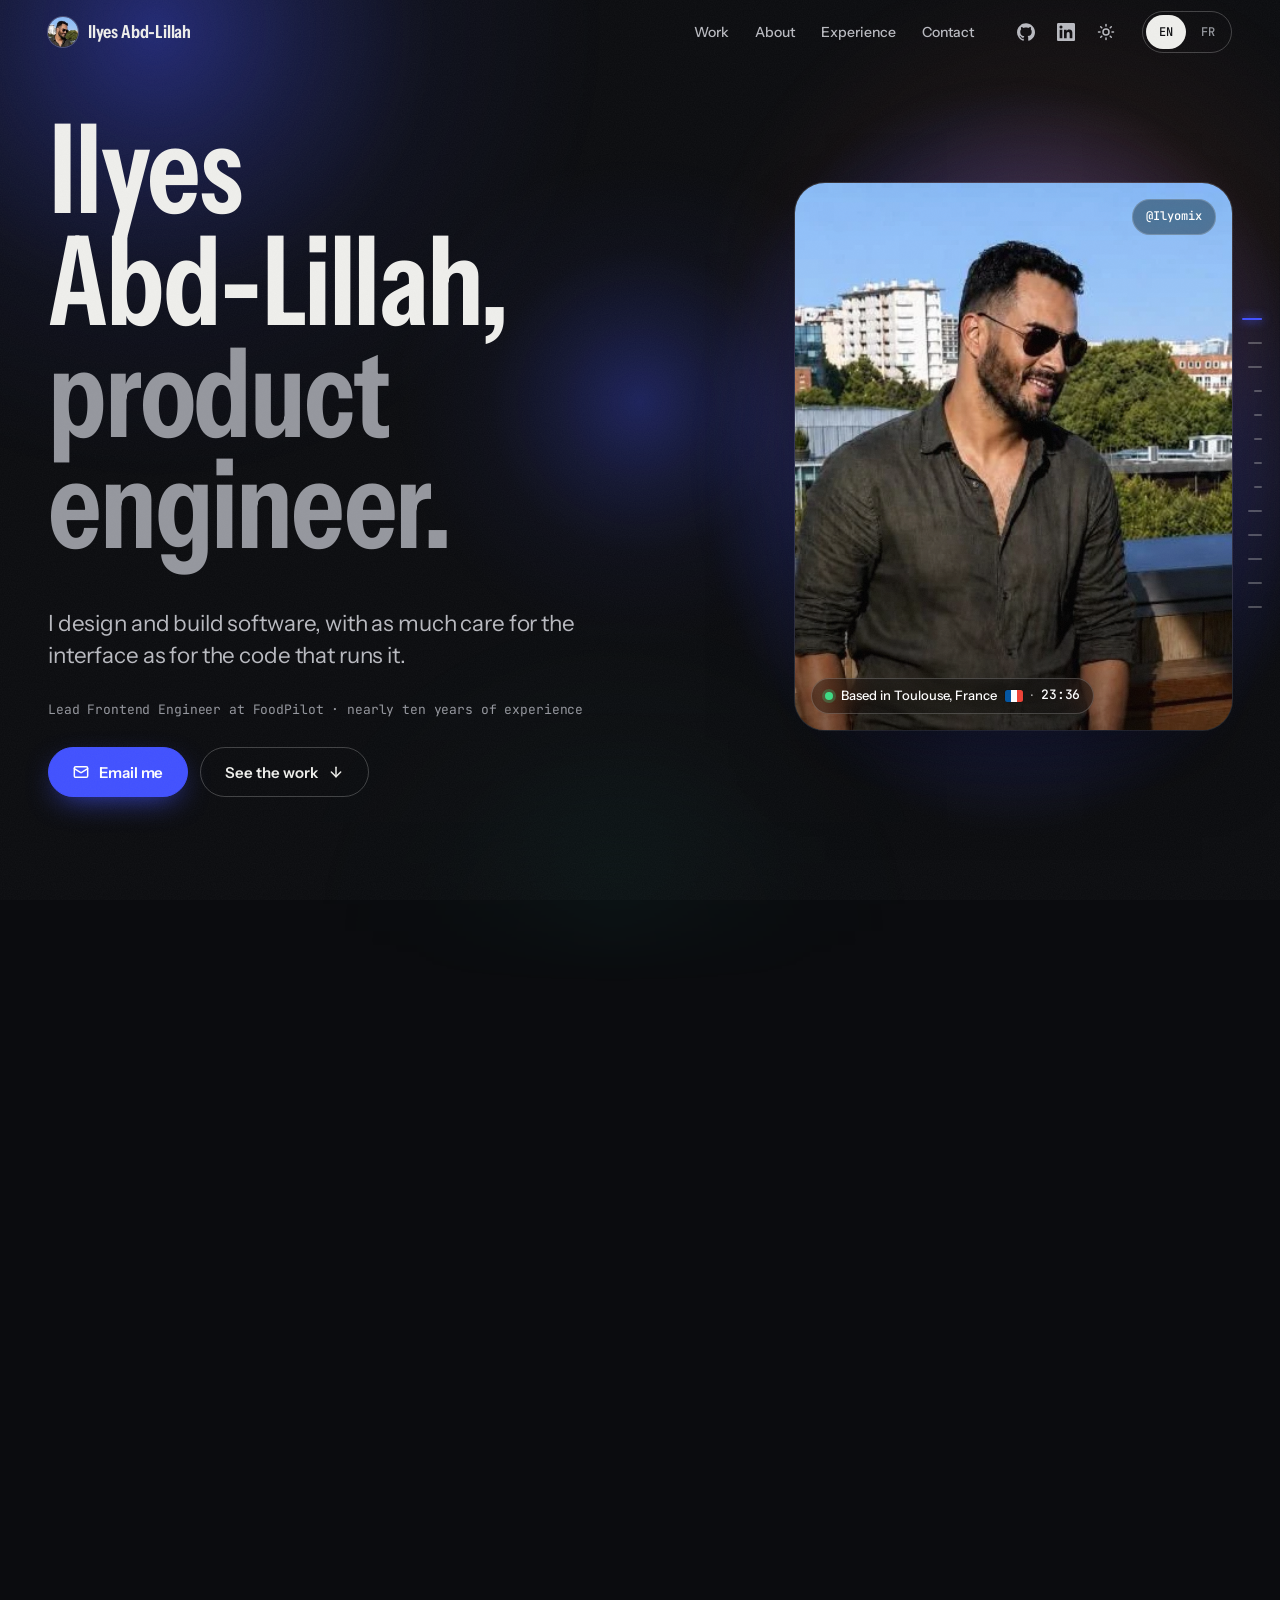
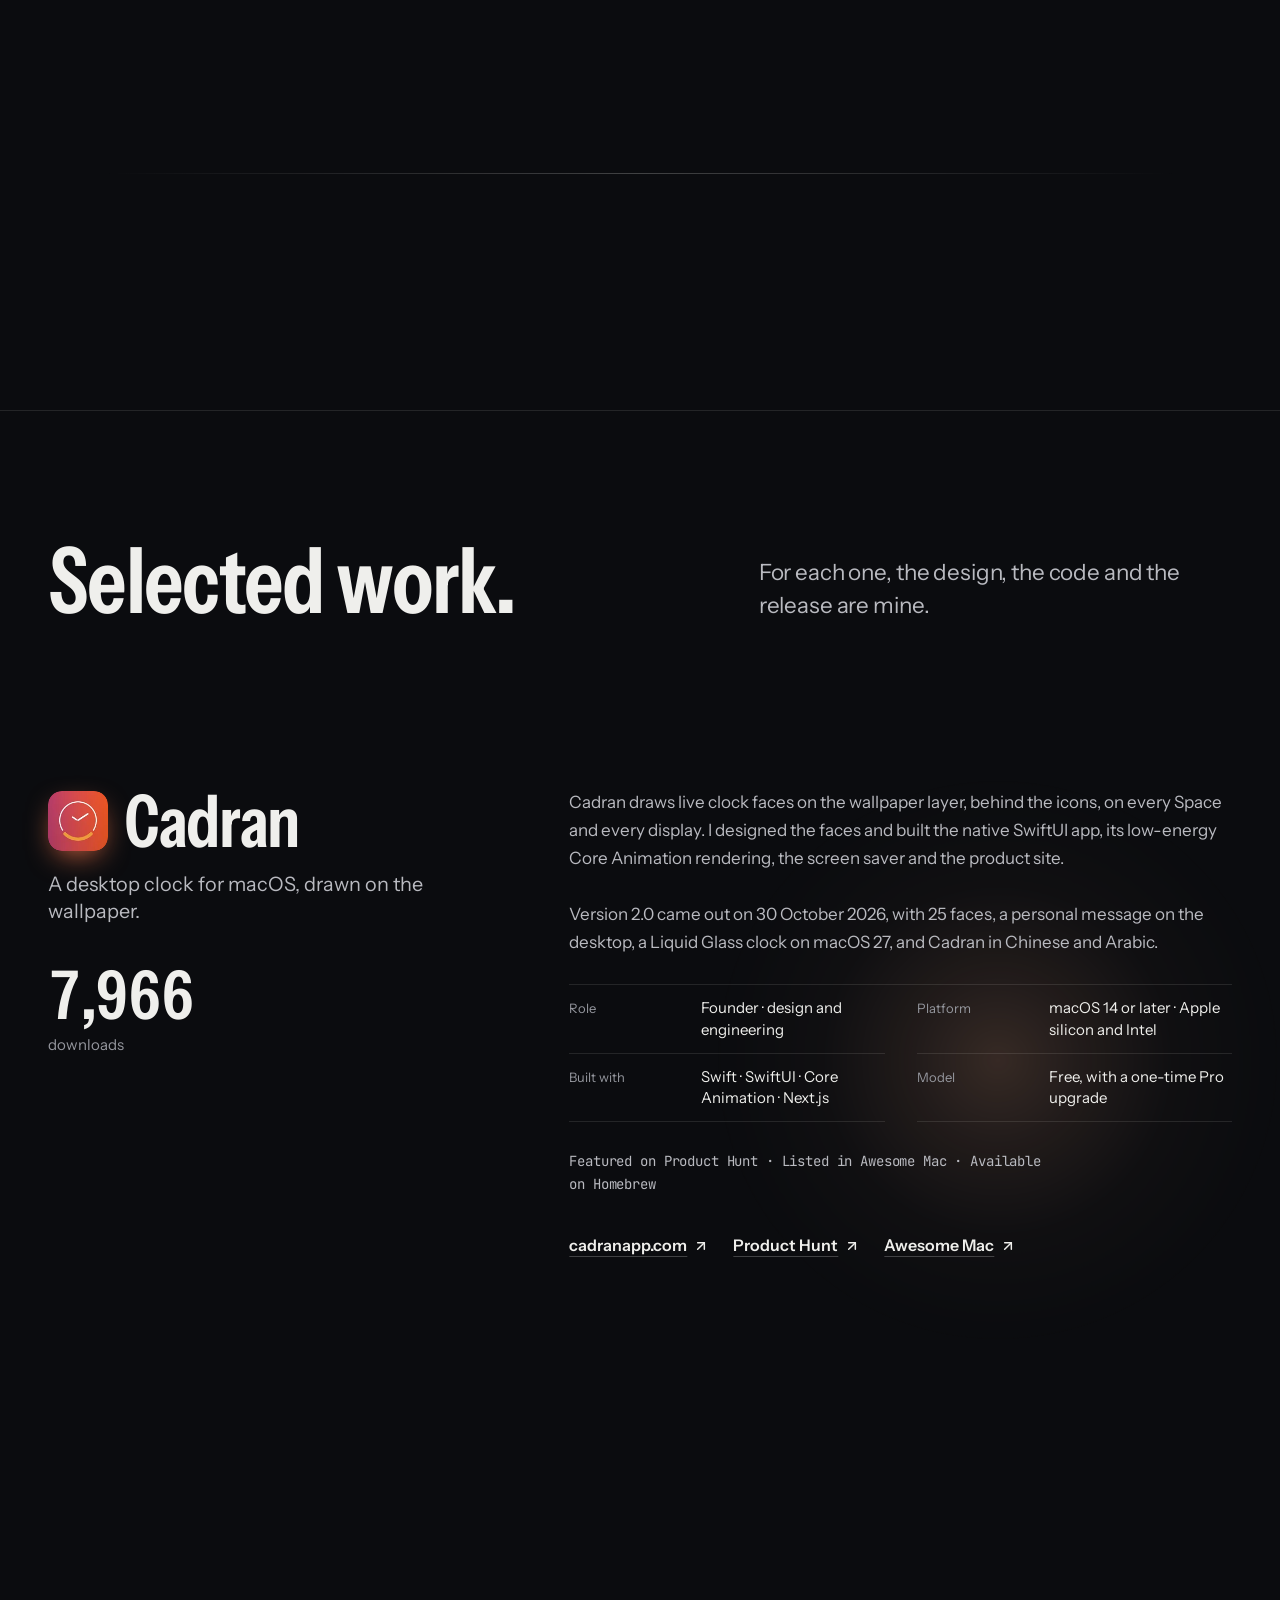
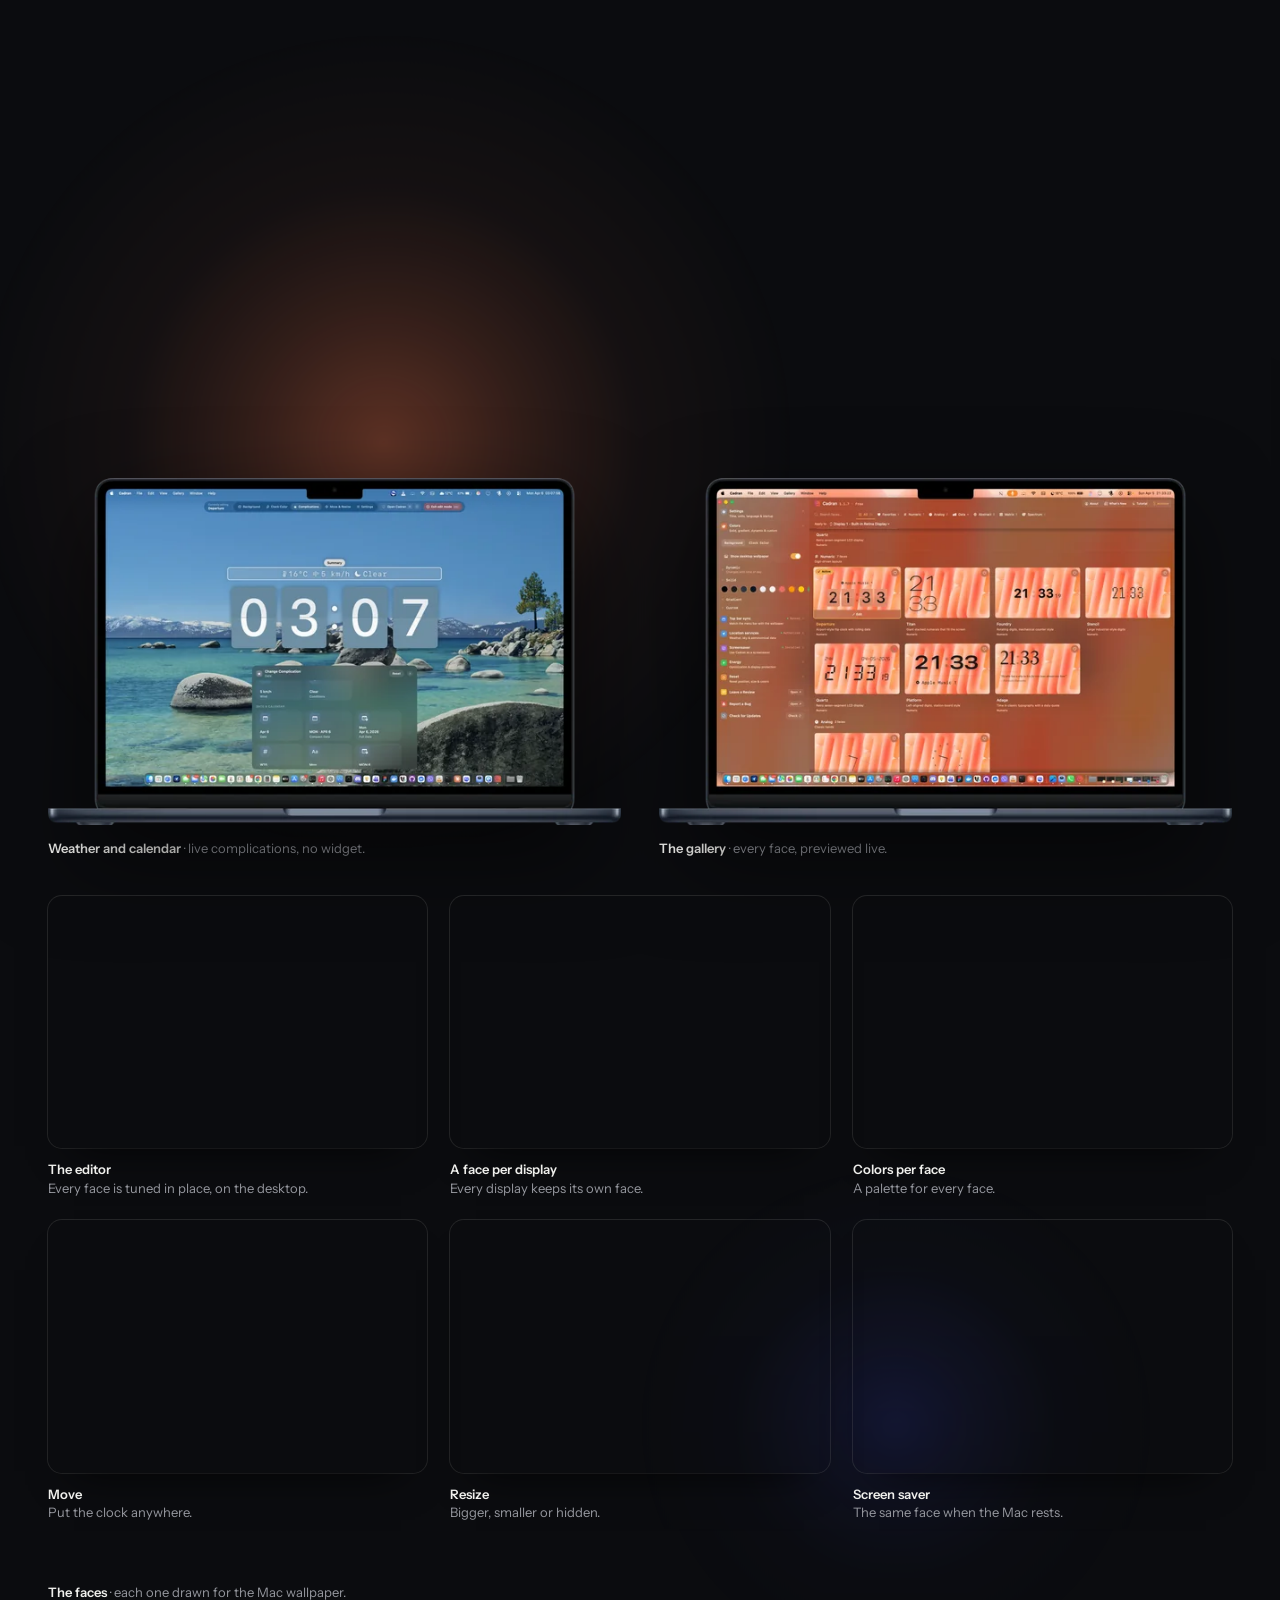
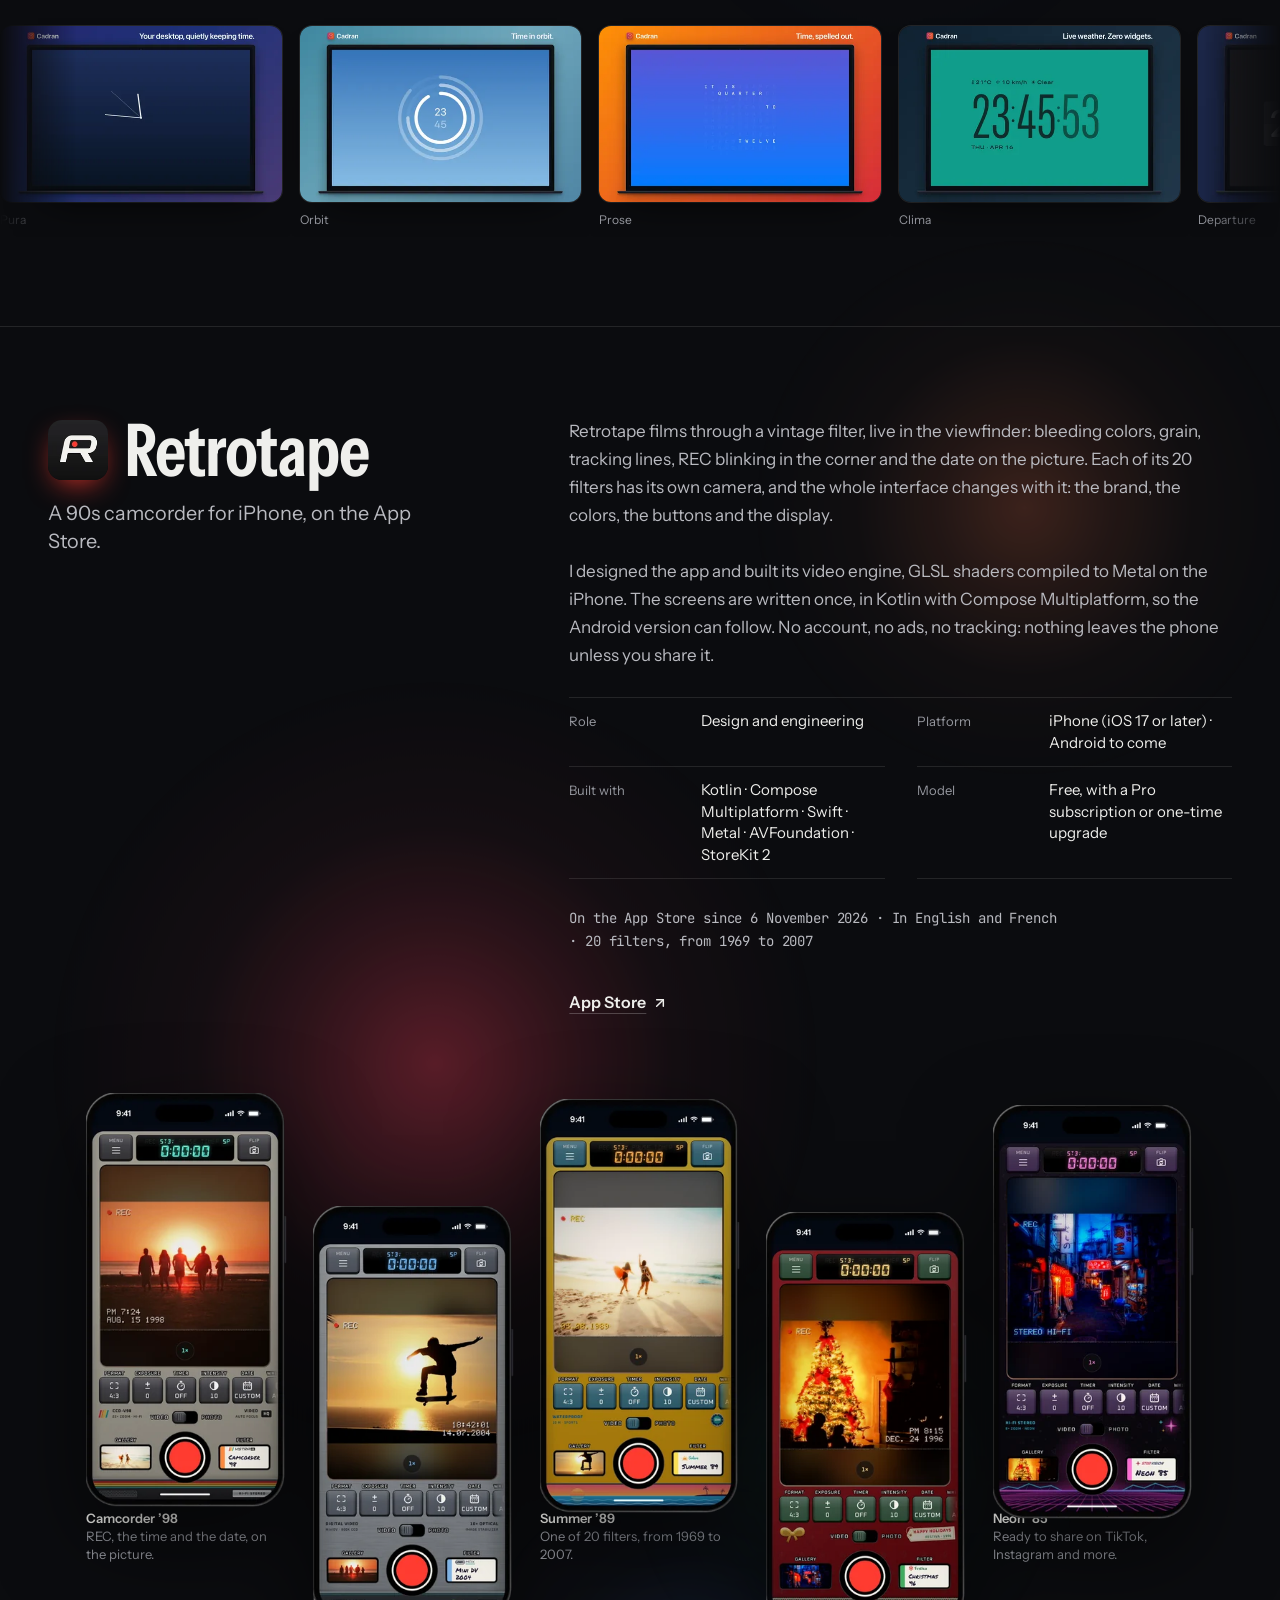
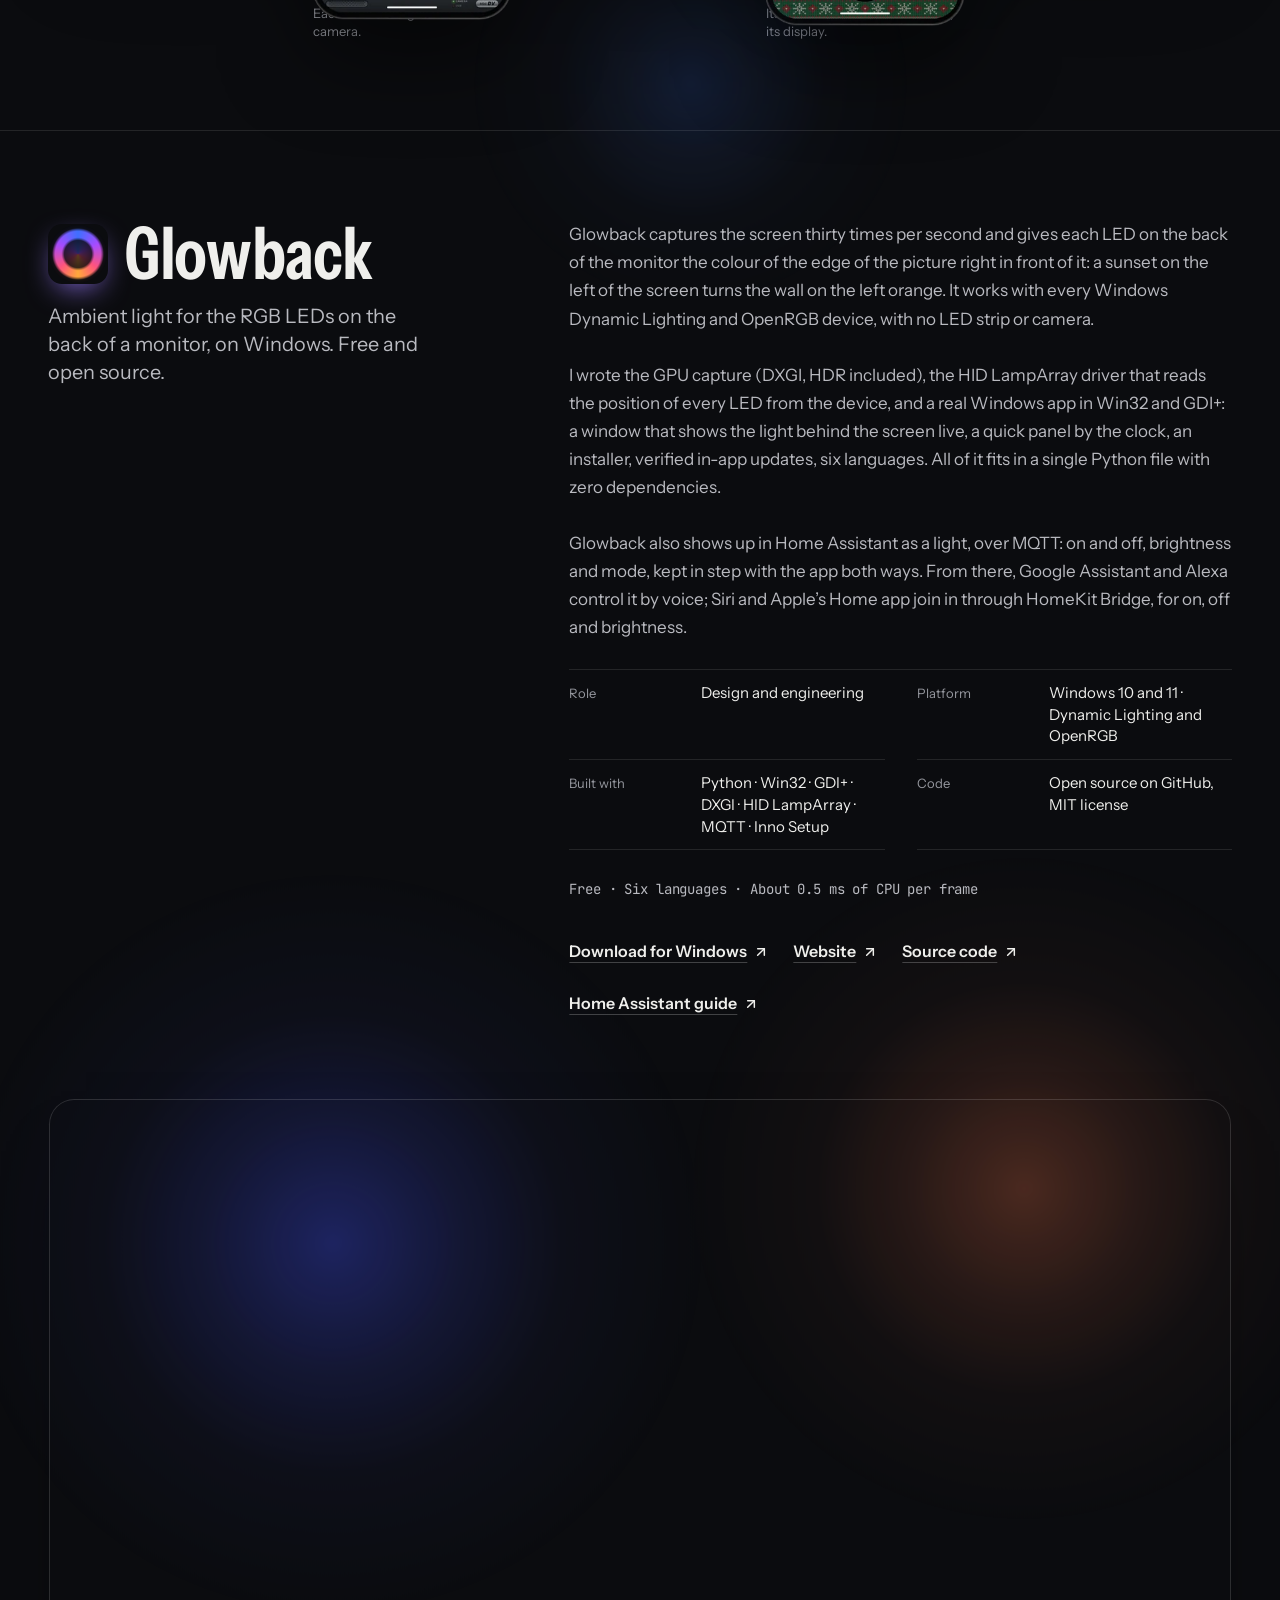
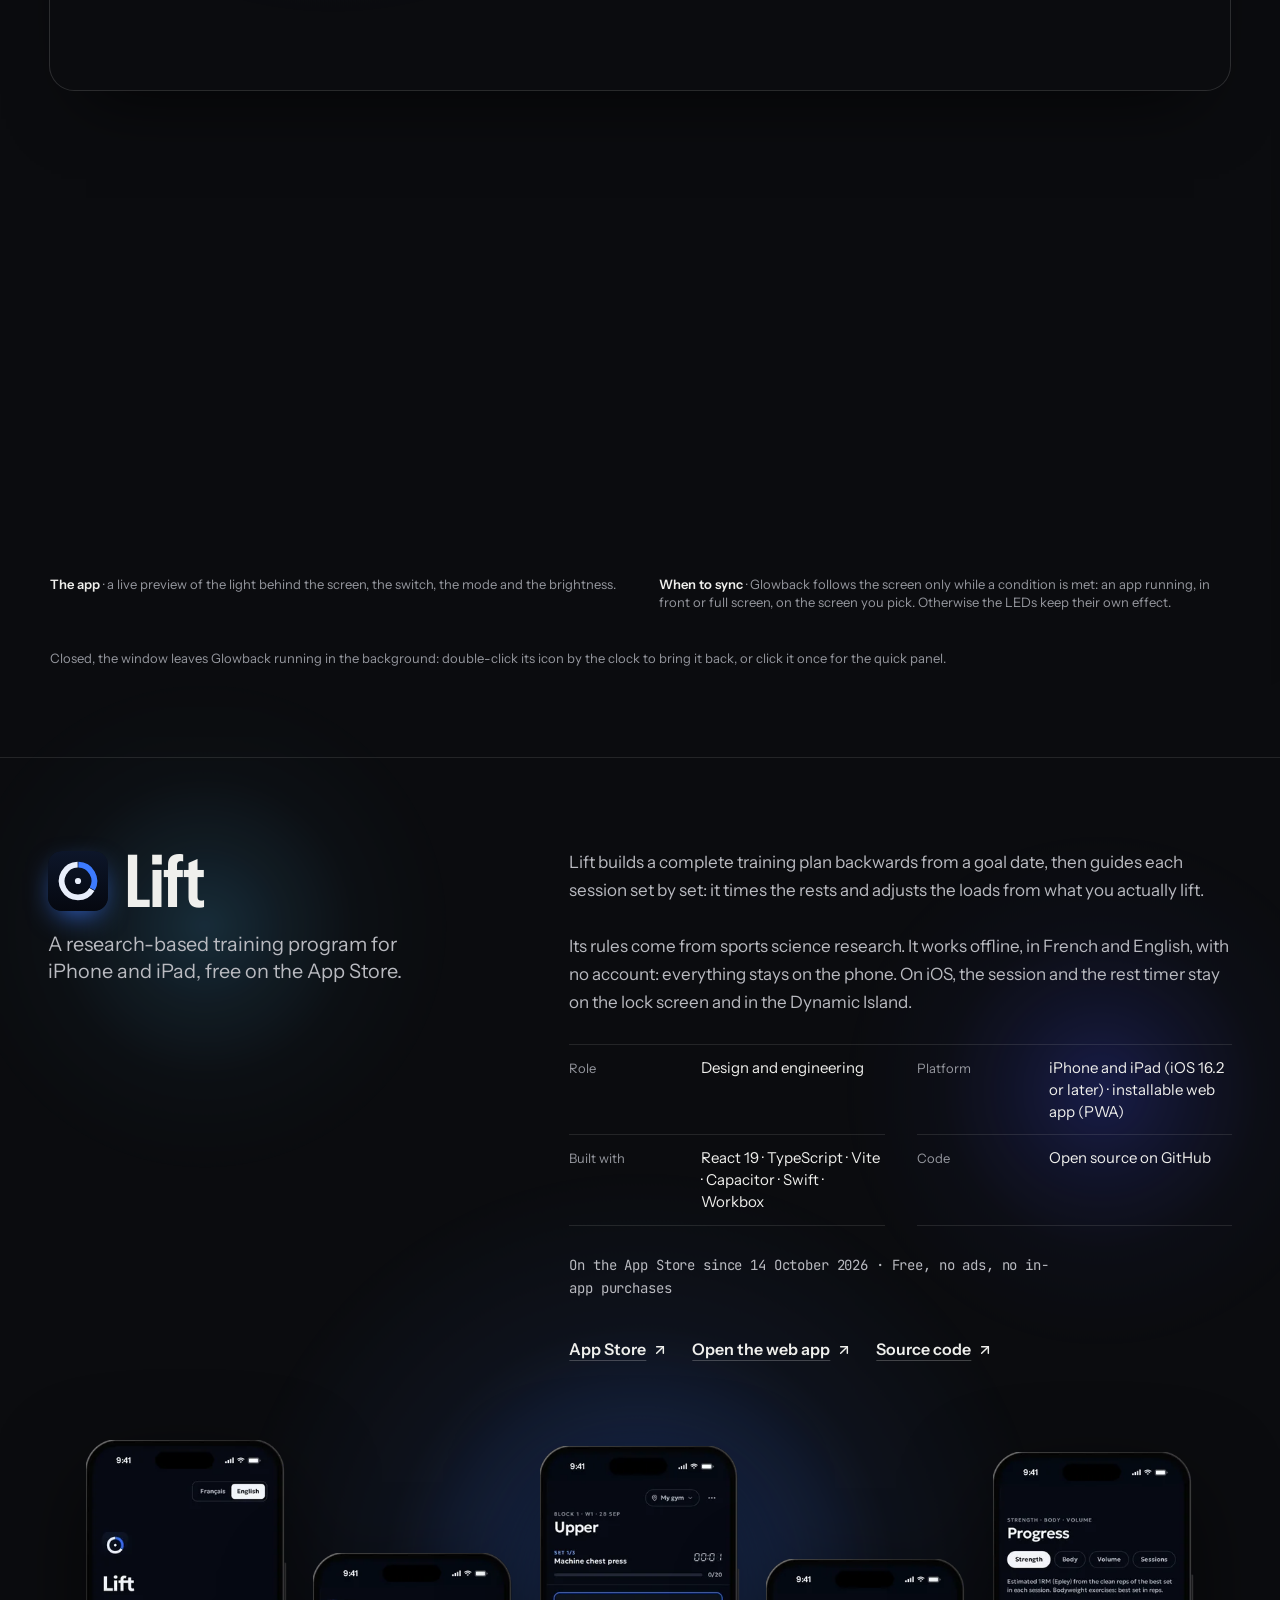
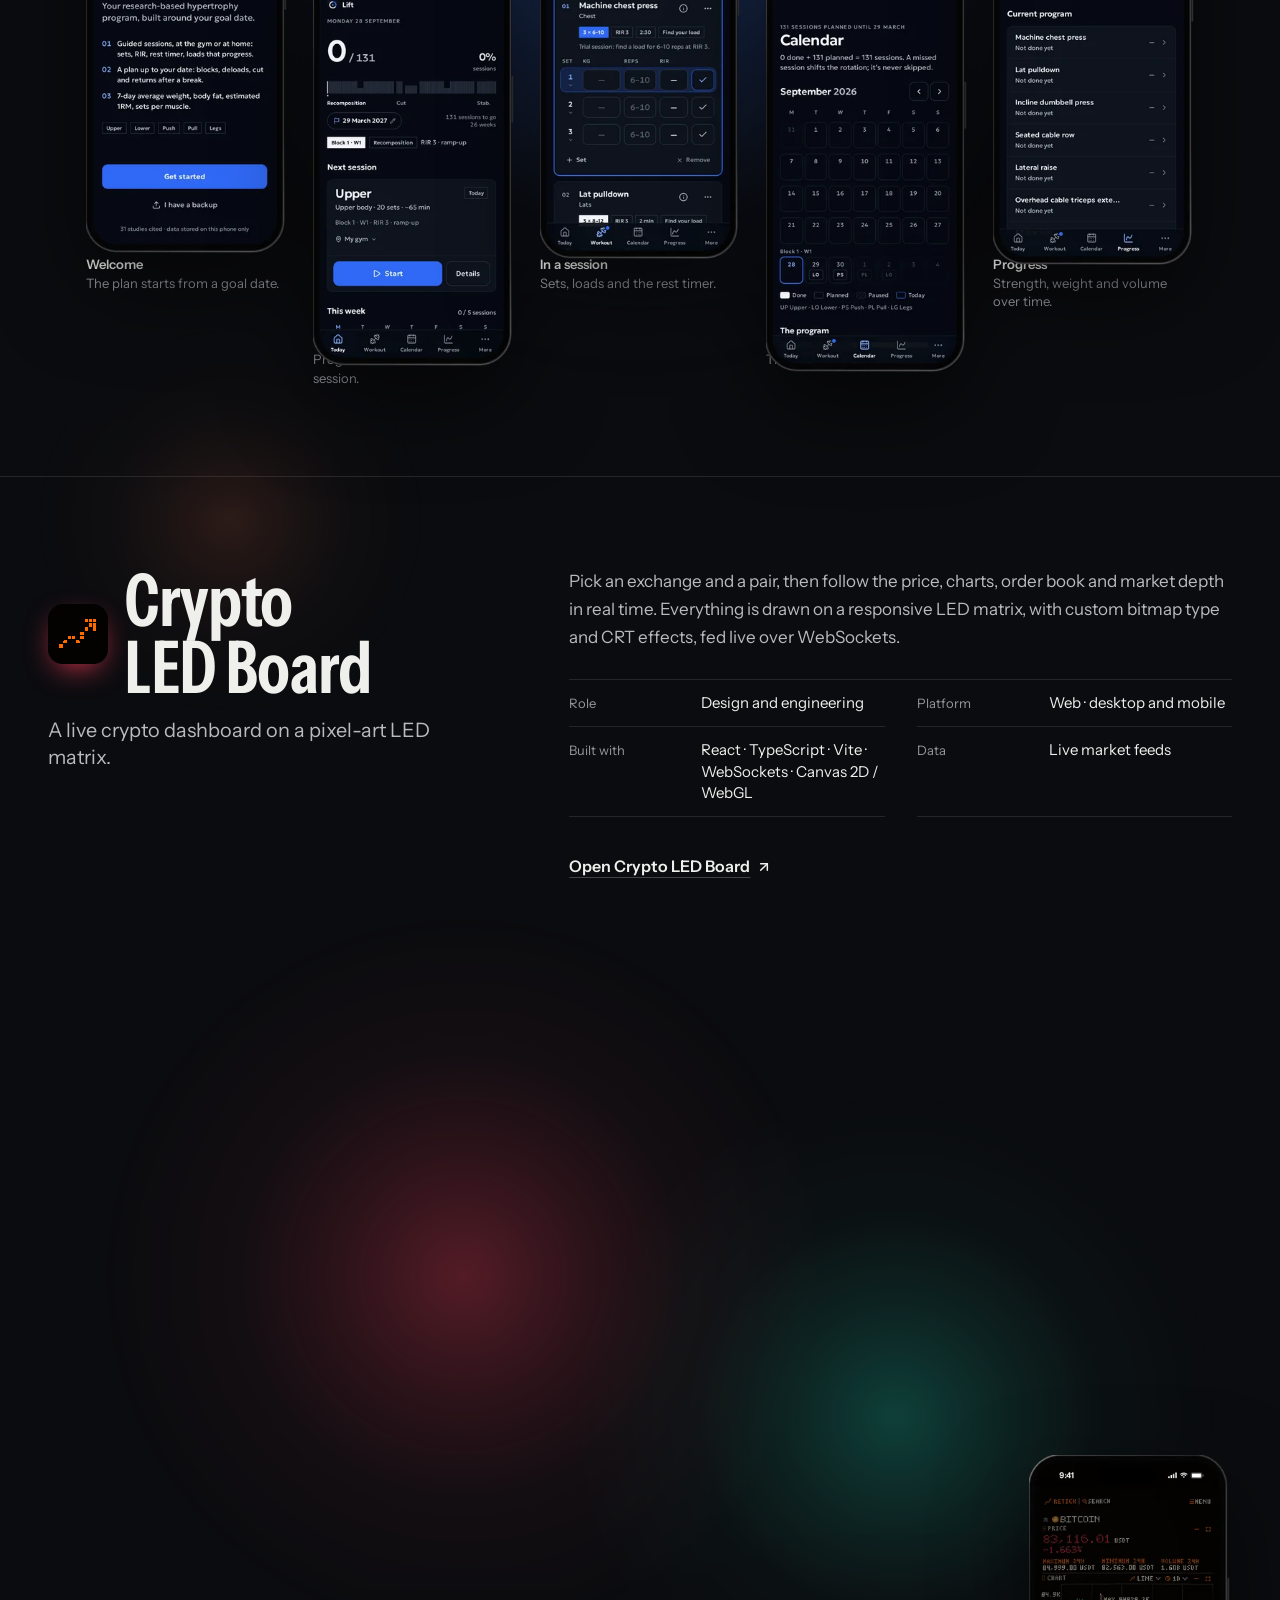
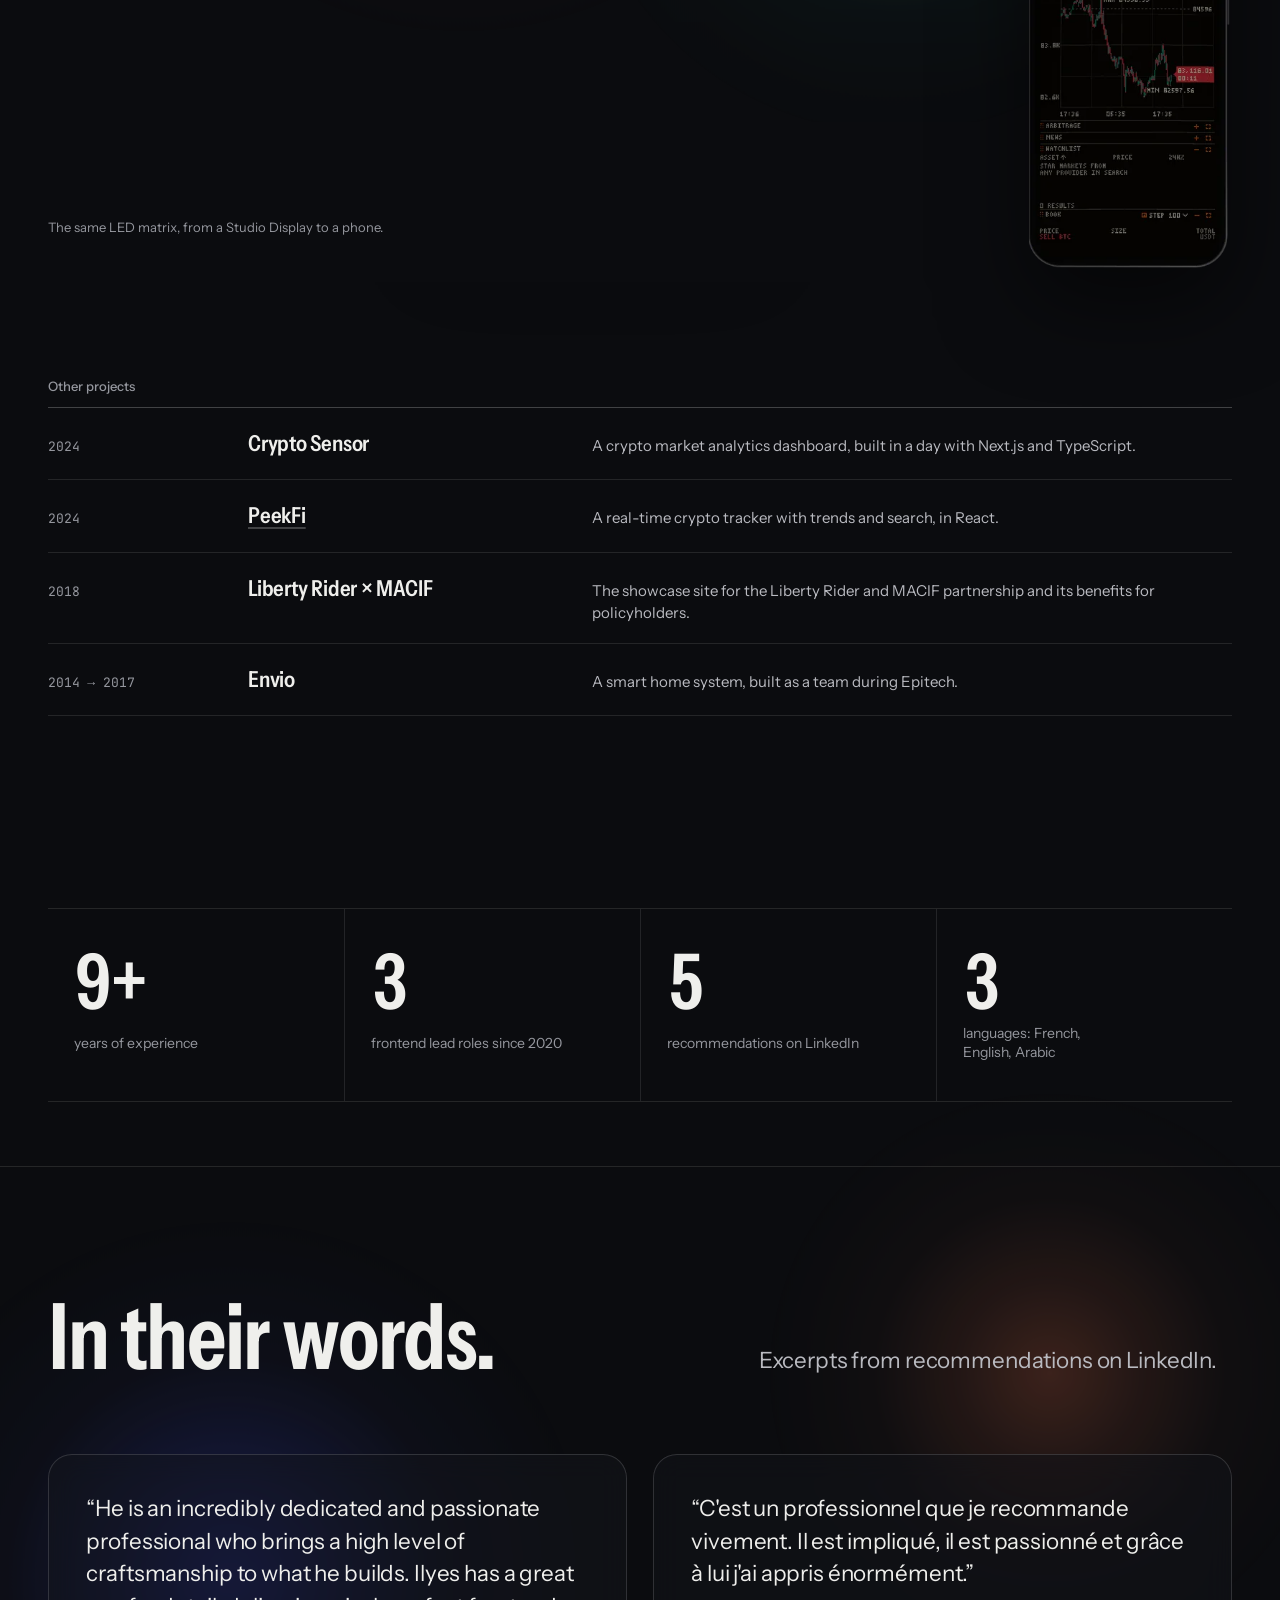
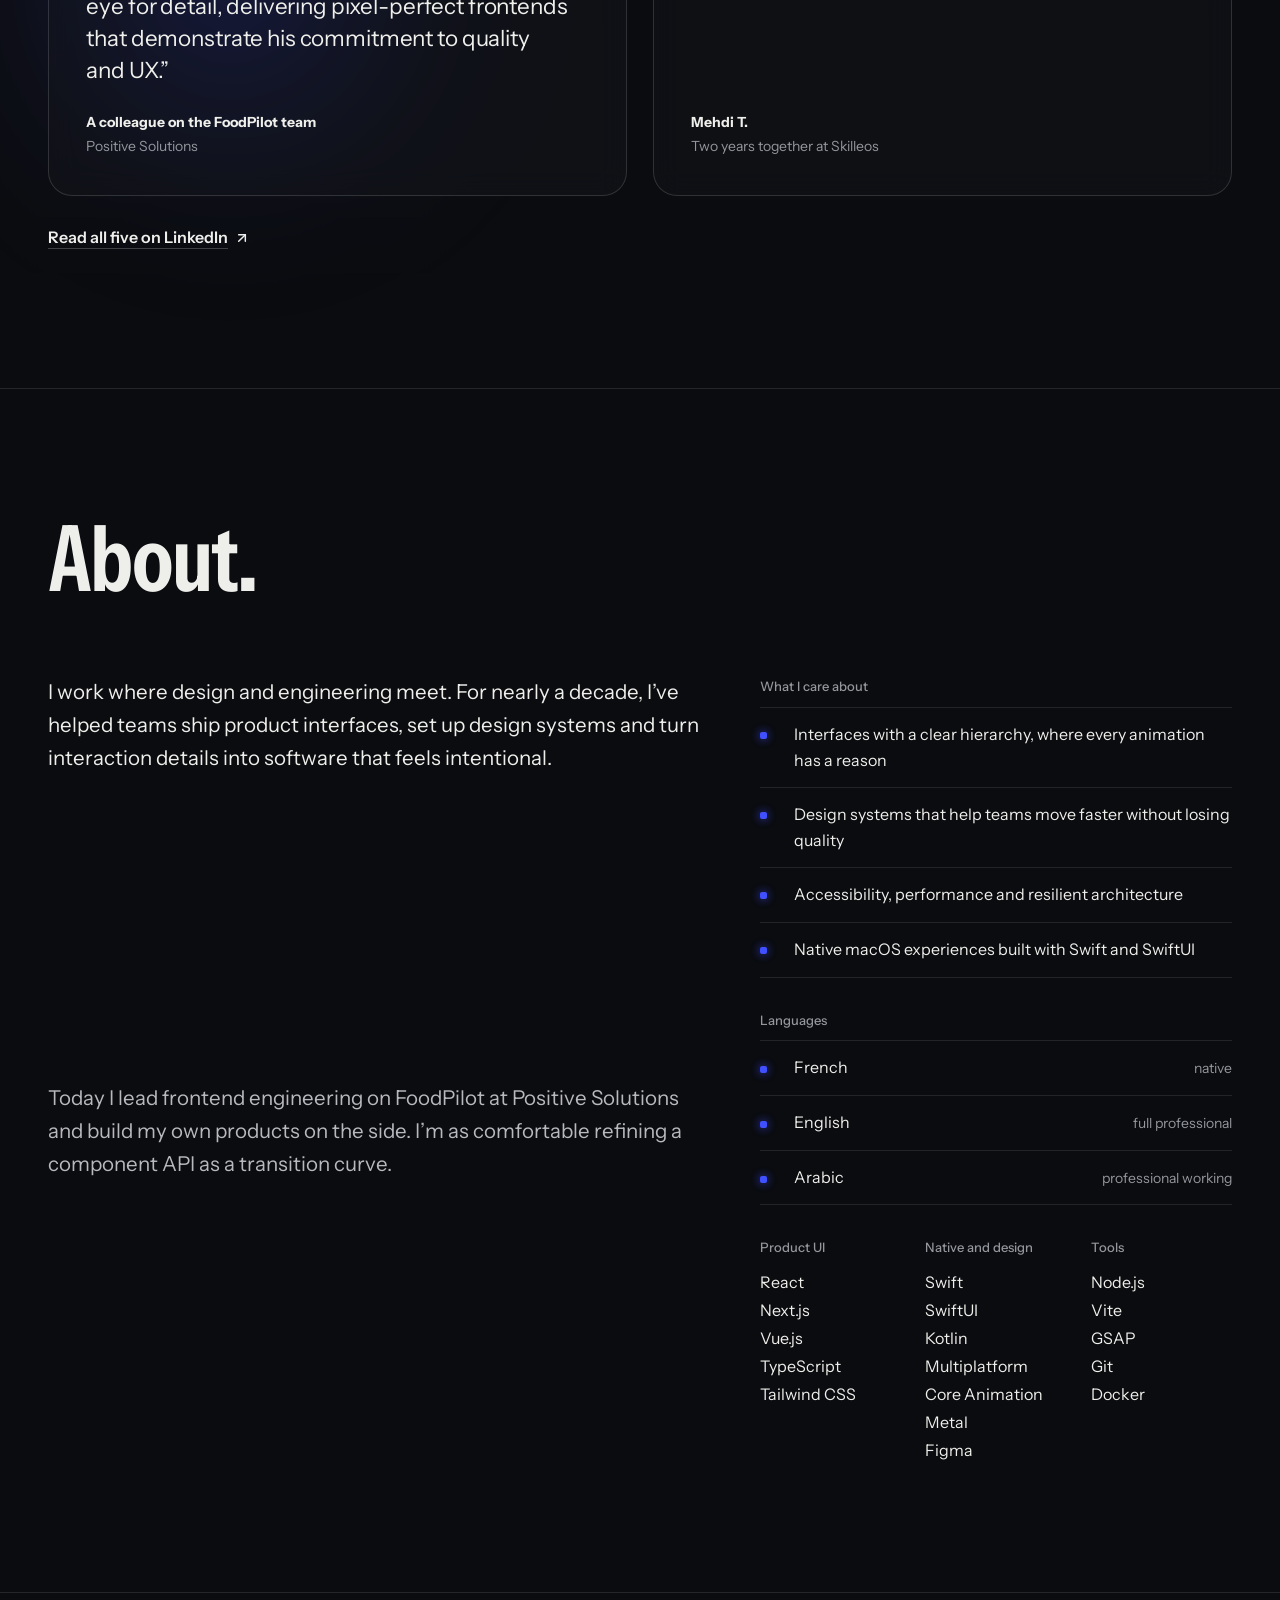
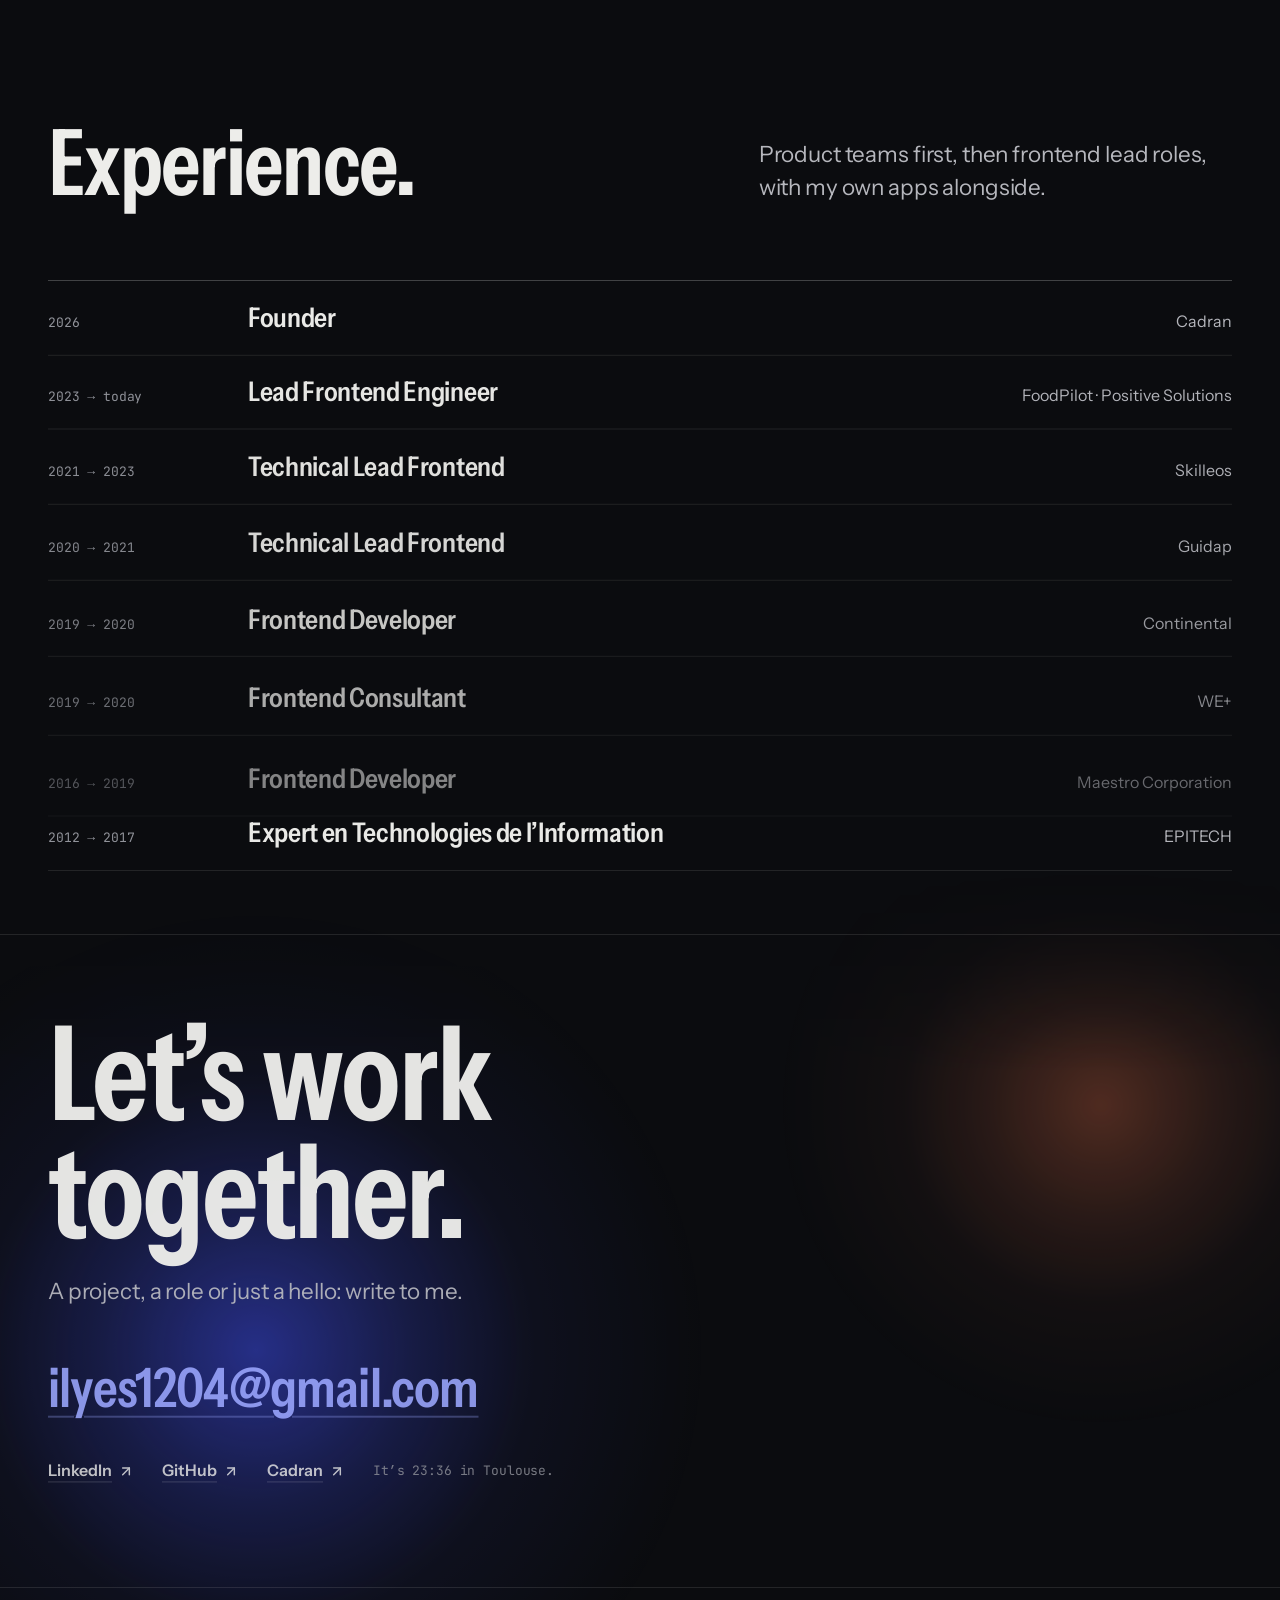
==== commit 83eb5790: "feat(site): Product Engineer as the role, React and Swift as the stack The title, the description, t" ====
--- a/index.html
+++ b/index.html
@@ -3,8 +3,8 @@
 <head>
 <meta charset="utf-8">
 <meta name="viewport" content="width=device-width, initial-scale=1, viewport-fit=cover">
-<title>Ilyes Abd-Lillah · Lead Frontend &amp; Design Engineer in Toulouse</title>
-<meta name="description" content="Lead frontend &amp; design engineer in Toulouse: nearly a decade of product interfaces in React and TypeScript, and native macOS apps in SwiftUI.">
+<title>Ilyes Abd-Lillah · Product Engineer in Toulouse</title>
+<meta name="description" content="Product engineer in Toulouse: nearly a decade designing and shipping products, from React and TypeScript on the web to Mac and iPhone apps in Swift.">
 <meta name="author" content="Ilyes Abd-Lillah">
 <meta name="robots" content="index, follow, max-image-preview:large, max-snippet:-1, max-video-preview:-1">
 <link rel="canonical" href="https://ilyomix.github.io/">
@@ -17,8 +17,8 @@
 
 <meta property="og:type" content="profile">
 <meta property="og:site_name" content="Ilyes Abd-Lillah">
-<meta property="og:title" content="Ilyes Abd-Lillah · Frontend &amp; Design Engineer">
-<meta property="og:description" content="Frontend &amp; design engineer based in Toulouse, Lead Frontend Engineer at FoodPilot after nearly a decade building product interfaces. Apps I’ve built: Cadran (7,000+ downloads), Retrotape, Glowback, Lift and Crypto LED Board.">
+<meta property="og:title" content="Ilyes Abd-Lillah · Product Engineer">
+<meta property="og:description" content="Product engineer based in Toulouse, Lead Frontend Engineer at FoodPilot, nearly a decade of experience. Products I designed and shipped: Cadran (7,000+ downloads), Retrotape, Glowback, Lift and Crypto LED Board.">
 <meta property="og:url" content="https://ilyomix.github.io/">
 <meta property="og:locale" content="en_US">
 <meta property="og:locale:alternate" content="fr_FR">
@@ -27,15 +27,15 @@
 <meta property="og:image:type" content="image/jpeg">
 <meta property="og:image:width" content="1200">
 <meta property="og:image:height" content="630">
-<meta property="og:image:alt" content="Portrait of Ilyes Abd-Lillah, software &amp; design engineer based in Toulouse, Lead Frontend Engineer at FoodPilot, with his apps Cadran, Retrotape, Glowback, Lift and Crypto LED Board.">
+<meta property="og:image:alt" content="Portrait of Ilyes Abd-Lillah, product engineer based in Toulouse, Lead Frontend Engineer at FoodPilot, with his apps Cadran, Retrotape, Glowback, Lift and Crypto LED Board.">
 <meta property="profile:first_name" content="Ilyes">
 <meta property="profile:last_name" content="Abd-Lillah">
 <meta property="profile:username" content="Ilyomix">
 <meta name="twitter:card" content="summary_large_image">
-<meta name="twitter:title" content="Ilyes Abd-Lillah · Frontend &amp; Design Engineer">
-<meta name="twitter:description" content="Frontend &amp; design engineer based in Toulouse, Lead Frontend Engineer at FoodPilot after nearly a decade building product interfaces. Apps I’ve built: Cadran (7,000+ downloads), Retrotape, Glowback, Lift and Crypto LED Board.">
+<meta name="twitter:title" content="Ilyes Abd-Lillah · Product Engineer">
+<meta name="twitter:description" content="Product engineer based in Toulouse, Lead Frontend Engineer at FoodPilot, nearly a decade of experience. Products I designed and shipped: Cadran (7,000+ downloads), Retrotape, Glowback, Lift and Crypto LED Board.">
 <meta name="twitter:image" content="https://ilyomix.github.io/assets/og/og-en.jpg">
-<meta name="twitter:image:alt" content="Portrait of Ilyes Abd-Lillah, software &amp; design engineer based in Toulouse, Lead Frontend Engineer at FoodPilot, with his apps Cadran, Retrotape, Glowback, Lift and Crypto LED Board.">
+<meta name="twitter:image:alt" content="Portrait of Ilyes Abd-Lillah, product engineer based in Toulouse, Lead Frontend Engineer at FoodPilot, with his apps Cadran, Retrotape, Glowback, Lift and Crypto LED Board.">
 
 <link rel="icon" href="/favicon.ico" sizes="32x32">
 <link rel="icon" href="/assets/icons/icon.svg" type="image/svg+xml">
@@ -48,7 +48,7 @@
 <link rel="me" href="https://www.linkedin.com/in/ilyes-abd-lillah">
 <style>@font-face{font-family:"Instrument Sans";src:url("/assets/fonts/instrument-sans.woff2") format("woff2-variations"),url("/assets/fonts/instrument-sans.woff2") format("woff2");font-weight:400 700;font-stretch:75% 100%;font-style:normal;font-display:swap}@font-face{font-family:"JetBrains Mono";src:url("/assets/fonts/jetbrains-mono.woff2") format("woff2");font-weight:400 600;font-style:normal;font-display:swap}:root{color-scheme:dark;--paper:#0b0c0f;--paper-tint:rgba(11,12,15,0.14);--paper-2:#14151a;--paper-3:#1d1f25;--ink:#efefec;--ink-2:#b9bac0;--ink-3:#95979e;--rule:rgb(239 239 236 / 0.11);--rule-strong:rgb(239 239 236 / 0.24);--cobalt:#4151ff;--cobalt-hover:#5664ff;--on-cobalt:#ffffff;--cobalt-ink:#9da8ff;--glass:rgb(20 21 26 / 0.58);--glass-rim:rgb(255 255 255 / 0.14);--device-shadow:drop-shadow(0 34px 44px rgb(0 0 0 / 0.55));--contact:rgb(0 0 0 / 0.75);--screen-off:#030305;--l-cobalt:#4151ff;--l-coral:#ff7a4d;--l-peach:#ffb38a;--l-blue:#3d7bff;--l-sky:#4fc3ff;--l-red:#ff3f5c;--l-teal:#19d3b0;--light-o:1;--blend:screen;--font-sans:"Instrument Sans",-apple-system,BlinkMacSystemFont,"Helvetica Neue",Arial,sans-serif;--font-mono:"JetBrains Mono",ui-monospace,"SF Mono",Menlo,monospace;--gutter:clamp(20px,4vw,48px);--max:1360px;--section-y:clamp(80px,10vw,160px);--ease-out:cubic-bezier(0.16,1,0.3,1);--header-h:64px}:root[data-theme="light"]{color-scheme:light;--paper:#f3f2ee;--paper-tint:rgba(243,242,238,0.14);--paper-2:#e9e8e2;--paper-3:#dedcd5;--ink:#121316;--ink-2:#43454b;--ink-3:#5f6168;--rule:rgb(18 19 22 / 0.12);--rule-strong:rgb(18 19 22 / 0.26);--cobalt:#2b3ff0;--cobalt-hover:#1f32d6;--cobalt-ink:#2536d9;--glass:rgb(250 250 247 / 0.62);--glass-rim:rgb(255 255 255 / 0.7);--device-shadow:drop-shadow(0 28px 30px rgb(18 19 22 / 0.2));--contact:rgb(18 19 22 / 0.28);--light-o:0.42;--blend:normal}*,*::before,*::after{box-sizing:border-box}html{-webkit-text-size-adjust:100%;text-size-adjust:100%;scroll-padding-top:calc(var(--header-h) + 16px);overflow-x:clip}body{margin:0;background:var(--paper);color:var(--ink);font:400 1rem/1.6 var(--font-sans);font-stretch:100%;-webkit-font-smoothing:antialiased;-moz-osx-font-smoothing:grayscale;text-rendering:optimizeLegibility;overflow-x:clip;transition:background-color 300ms linear,color 300ms linear}body::after{content:"";position:fixed;inset:0;z-index:90;pointer-events:none;opacity:0.05;background-image:url("data:image/svg+xml,%3Csvg xmlns='http://www.w3.org/2000/svg' width='160' height='160'%3E%3Cfilter id='n'%3E%3CfeTurbulence type='fractalNoise' baseFrequency='.85' numOctaves='3' stitchTiles='stitch'/%3E%3CfeColorMatrix values='0 0 0 0 .5 0 0 0 0 .5 0 0 0 0 .5 0 0 0 1 0'/%3E%3C/filter%3E%3Crect width='100%25' height='100%25' filter='url(%23n)'/%3E%3C/svg%3E")}[data-theme="light"] body::after{opacity:0.035}img{display:block;max-width:100%;height:auto}a{color:inherit}h1,h2,h3,p,dl,dd,ul,ol,figure{margin:0}ul,ol{padding:0;list-style:none}::selection{background:var(--cobalt);color:var(--on-cobalt)}:focus-visible{outline:2px solid var(--cobalt);outline-offset:3px;border-radius:4px}:focus:not(:focus-visible){outline:none}main,.site-header{overflow-x:clip}.skip{position:absolute;left:var(--gutter);top:8px;z-index:60;padding:10px 16px;background:var(--ink);color:var(--paper);font-weight:600;text-decoration:none;border-radius:999px}.skip:not(:focus){width:1px;height:1px;padding:0;overflow:hidden;clip-path:inset(50%);white-space:nowrap}.wrap{position:relative;width:100%;max-width:calc(var(--max) + 2 * var(--gutter));margin:0 auto;padding:0 var(--gutter)}.mono{font-family:var(--font-mono);font-variant-numeric:tabular-nums;letter-spacing:-0.01em}.sr-only{position:absolute;width:1px;height:1px;overflow:hidden;clip:rect(0 0 0 0);white-space:nowrap}.lights{position:absolute;inset:-12% 0;z-index:-1;pointer-events:none;overflow:hidden;-webkit-mask-image:linear-gradient(180deg,transparent 0%,#000 22%,#000 78%,transparent 100%);mask-image:linear-gradient(180deg,transparent 0%,#000 22%,#000 78%,transparent 100%)}.hero-lights{inset:-30% 0 -12% 0;-webkit-mask-image:linear-gradient(180deg,#000 0%,#000 72%,transparent 100%);mask-image:linear-gradient(180deg,#000 0%,#000 72%,transparent 100%)}.contact-lights{inset:-10% 0 0 0;-webkit-mask-image:linear-gradient(180deg,transparent 0%,#000 26%,#000 100%);mask-image:linear-gradient(180deg,transparent 0%,#000 26%,#000 100%)}.lights i{position:absolute;left:var(--x);top:var(--y);width:var(--s,60vmax);aspect-ratio:1;border-radius:50%;translate:-50% -50%;background:radial-gradient(closest-side,var(--c) 0%,color-mix(in srgb,var(--c) 46%,transparent) 34%,color-mix(in srgb,var(--c) 12%,transparent) 62%,transparent 100%);opacity:calc(var(--o,0.5) * var(--light-o));mix-blend-mode:var(--blend);will-change:transform}.section-lit{position:relative;isolation:isolate}.display{font-stretch:75%;font-weight:640;letter-spacing:-0.018em;line-height:0.9;text-wrap:balance}.h-section{font-size:clamp(2.75rem,1.4rem + 5.4vw,6.5rem)}.h-project{font-size:clamp(2.5rem,1.5rem + 3.8vw,5rem);line-height:0.92}.lede{font-size:clamp(1.125rem,1rem + 0.5vw,1.4375rem);line-height:1.45;letter-spacing:-0.006em;color:var(--ink-2);text-wrap:pretty}.facts{font-size:0.8125rem;line-height:1.5;color:var(--ink-3)}.site-header{position:sticky;top:0;z-index:50;border-bottom:1px solid transparent;transition:border-color 200ms linear,background-color 200ms linear}.site-header.is-scrolled{border-bottom-color:var(--rule);background:color-mix(in srgb,var(--paper) 72%,transparent);-webkit-backdrop-filter:blur(18px) saturate(1.5);backdrop-filter:blur(18px) saturate(1.5)}@media (max-width:900px){.site-header,.site-header.is-scrolled{background-color:var(--paper);border-bottom-color:var(--rule);-webkit-backdrop-filter:none;backdrop-filter:none;transition:none}body::after{display:none}}.site-header .wrap{height:var(--header-h);display:flex;align-items:center;gap:20px}.wordmark{font-stretch:80%;font-weight:650;font-size:1.125rem;letter-spacing:-0.01em;text-decoration:none;white-space:nowrap;margin-right:auto;display:inline-flex;align-items:center;gap:10px;min-height:44px}.avatar{width:30px;height:30px;border-radius:50%;object-fit:cover;flex:none;box-shadow:0 0 0 1px var(--rule-strong)}.tools{display:inline-flex;align-items:center;gap:0;margin-right:-4px}.icon-btn{display:inline-flex;align-items:center;justify-content:center;width:40px;height:40px;border-radius:999px;color:var(--ink-2);transition:color 160ms linear,background-color 160ms linear}.icon-btn:hover{color:var(--ink);background:var(--paper-2)}.icon-btn svg{width:18px;height:18px}.nav{display:flex;align-items:center;gap:2px}.nav a{display:inline-flex;align-items:center;min-height:44px;padding:0 12px;font-size:0.875rem;font-weight:500;color:var(--ink-2);text-decoration:none;border-radius:999px;transition:color 160ms linear,background-color 160ms linear}.nav a:hover{color:var(--ink);background:var(--paper-2)}.header-place{display:grid;grid-template-columns:1fr;font-size:0.8125rem;font-weight:500;color:var(--ink-2);white-space:nowrap;transition:grid-template-columns 460ms var(--ease-out),margin-left 460ms var(--ease-out),opacity 260ms linear 160ms,visibility 0s linear 0s}.header-place-in{display:inline-flex;align-items:center;gap:8px;min-width:0;overflow:hidden}.header-place-in>svg:first-child{width:13px;height:13px;flex:none}.header-place .mono{color:var(--ink-3);font-size:0.75rem}.place-sep{color:var(--ink-3)}.js .header-place:not(.is-shown){grid-template-columns:0fr;margin-left:-20px;opacity:0;visibility:hidden;transition:grid-template-columns 460ms var(--ease-out),margin-left 460ms var(--ease-out),opacity 140ms linear,visibility 0s linear 460ms}@media (max-width:1279px){.place-lead{display:none}}.flag{width:18px;height:12px;border-radius:2.5px;flex:none;box-shadow:0 0 0 0.5px rgb(0 0 0 / 0.25)}.theme-toggle{display:none;align-items:center;justify-content:center;width:40px;height:40px;border:0;border-radius:999px;background:transparent;color:var(--ink-2);cursor:pointer;transition:color 160ms linear,background-color 160ms linear}.js .theme-toggle{display:inline-flex}.theme-toggle:hover{color:var(--ink);background:var(--paper-2)}.theme-toggle svg{width:18px;height:18px}.theme-toggle .i-moon{display:none}[data-theme="light"] .theme-toggle .i-moon{display:block}[data-theme="light"] .theme-toggle .i-sun{display:none}.lang-switch{display:inline-flex;padding:3px;gap:2px;border:1px solid var(--rule-strong);border-radius:999px}.lang-switch a{display:inline-flex;align-items:center;justify-content:center;min-width:40px;height:34px;padding:0 10px;border-radius:999px;font:500 0.75rem/1 var(--font-mono);letter-spacing:0.02em;color:var(--ink-3);text-decoration:none;transition:color 160ms linear,background-color 160ms linear}.lang-switch a:hover{color:var(--ink)}.lang-switch a[aria-current="page"]{background:var(--ink);color:var(--paper)}@media (max-width:900px){.nav,.header-place{display:none}}@media (max-width:520px){.site-header .wrap{gap:8px}.wordmark{gap:8px}.avatar{width:28px;height:28px}.icon-btn,.theme-toggle{width:36px}.lang-switch a{min-width:34px;padding:0 8px}}@media (max-width:380px){.wordmark{font-size:1.0625rem}}@media (max-width:350px){.js .theme-toggle{display:none}}.toc{--toc-accent:var(--cobalt);position:fixed;z-index:45}.toc-toggle{display:none}.toc-panel,.toc-list{position:relative}.toc ol{display:grid;gap:2px}.toc a{position:relative;display:flex;align-items:center;height:var(--row);text-decoration:none;font-weight:500;line-height:1;transition:color 160ms linear,background-color 200ms linear}.toc-label{overflow:hidden;white-space:nowrap}.toc-dot{position:absolute;top:0;background:var(--toc-accent);box-shadow:0 0 10px 1px color-mix(in srgb,var(--toc-accent) 70%,transparent);opacity:0;translate:0 var(--dot-y,0px);transition:translate 420ms var(--ease-out),background-color 300ms linear,box-shadow 300ms linear,opacity 200ms linear;pointer-events:none}.toc.is-ready .toc-dot{opacity:1}@media (min-width:1100px){.toc{--row:24px;--tick:14px;right:clamp(2px,2.5vw - 26px,18px);top:50%;translate:0 -50%}.toc-sub{--tick:8px}.toc-panel{display:grid;padding-bottom:8px;border-radius:18px}.toc-panel::before{content:"";position:absolute;inset:0;z-index:-1;border-radius:inherit;background:var(--glass);box-shadow:inset 0 0 0 1px var(--glass-rim),0 18px 40px -20px rgb(0 0 0 / 0.6);-webkit-backdrop-filter:blur(16px) saturate(1.4);backdrop-filter:blur(16px) saturate(1.4);opacity:0;transition:opacity 220ms linear}.toc-head{height:34px;max-width:0;overflow:hidden;padding-top:14px;font-size:0.6875rem;line-height:1;letter-spacing:0.04em;text-transform:uppercase;white-space:nowrap;color:var(--ink-3);opacity:0;transition:max-width 360ms var(--ease-out),padding 360ms var(--ease-out),opacity 200ms linear}.toc ol{gap:0}.toc a{justify-content:flex-end;padding:0 12px 0 10px;font-size:0.8125rem;color:var(--ink-3);transition:color 160ms linear,padding 360ms var(--ease-out)}.toc a::after{content:"";flex:none;width:var(--tick);height:2px;border-radius:1px;background:color-mix(in srgb,var(--ink) 28%,transparent);transition:width 300ms var(--ease-out),margin 300ms var(--ease-out),background-color 160ms linear}.toc a:hover,.toc a:focus-visible,.toc a[aria-current]{color:var(--ink)}.toc a:focus-visible{outline-offset:-2px;border-radius:9px}.toc a:hover::after,.toc a:focus-visible::after{width:calc(var(--tick) + 4px);margin-left:-4px;background:color-mix(in srgb,var(--ink) 64%,transparent)}.toc-ico{display:none}.toc-label{flex:1;max-width:0;opacity:0;translate:8px 0;transition:max-width 360ms var(--ease-out),margin 360ms var(--ease-out),translate 360ms var(--ease-out),opacity 200ms linear}.toc-sub .toc-label{text-indent:12px}.toc-dot{right:12px;width:20px;height:2px;border-radius:1px}.toc:hover .toc-panel::before,.toc:focus-within .toc-panel::before{opacity:1}.toc:hover .toc-head,.toc:focus-within .toc-head{max-width:14rem;padding-left:16px;padding-right:16px;opacity:1}.toc:hover a,.toc:focus-within a{padding-left:16px}.toc:hover .toc-label,.toc:focus-within .toc-label{max-width:14rem;margin-right:18px;opacity:1;translate:none}}@media (min-width:1100px) and (max-height:560px){.toc{--row:20px}}@media (min-width:1100px) and (max-height:450px){.toc{display:none}}@media (max-width:1099px){html.js{scroll-padding-top:calc(var(--header-h) + 64px)}.toc{--row:44px;left:0;right:0;top:var(--header-h);translate:0 -100%;visibility:hidden;transition:translate 380ms var(--ease-out),visibility 0s linear 380ms}html:not(.js) .toc{display:none}.toc.is-past{translate:none;visibility:visible;transition:translate 380ms var(--ease-out),visibility 0s}.toc-toggle{display:flex;align-items:center;gap:12px;width:100%;height:48px;padding:0 var(--gutter);border:0;border-bottom:1px solid var(--rule);background:var(--paper);color:var(--ink);font:600 0.9375rem/1 var(--font-sans);text-align:left;cursor:pointer}.toc-now{display:inline-flex;align-items:center;gap:10px;min-width:0;margin-right:auto}.toc-now .toc-label{max-width:none;margin:0;opacity:1;overflow:hidden;text-overflow:ellipsis}.toc-now .toc-ico img{opacity:1}.toc-title{font-size:0.6875rem;font-weight:500;letter-spacing:0.04em;text-transform:uppercase;color:var(--ink-3);white-space:nowrap}.toc-chev{width:18px;height:18px;flex:none;color:var(--ink-3);transition:rotate 300ms var(--ease-out)}.toc.is-open .toc-chev{rotate:180deg}.toc-panel{display:none;max-height:calc(100svh - var(--header-h) - 48px - 24px);overflow-y:auto;padding:8px var(--gutter) 12px;border-radius:0 0 22px 22px;background:var(--paper);box-shadow:0 24px 40px -18px rgb(0 0 0 / 0.55);border-bottom:1px solid var(--rule);-webkit-backdrop-filter:none;backdrop-filter:none}.toc.is-open .toc-panel{display:grid}.toc-head{display:none}.toc ol{gap:2px}.toc a{padding:0 12px 0 22px;border-radius:12px;font-size:0.9375rem;color:var(--ink-2)}.toc a:hover{color:var(--ink);background:color-mix(in srgb,var(--ink) 7%,transparent)}.toc a[aria-current]{color:var(--ink);background:color-mix(in srgb,var(--accent) 16%,transparent)}.toc-ico{display:grid;place-items:center;width:22px;height:22px;flex:none}.toc-ico img{width:22px;height:22px;border-radius:6px;object-fit:cover;opacity:0.62;transition:opacity 200ms linear}.toc-ico img.round{border-radius:50%}.toc-ico svg{width:18px;height:18px}.toc a:hover img,.toc a[aria-current] img{opacity:1}.toc ol .toc-label{max-width:none;margin-left:12px;opacity:1}.toc-dot{left:8px;width:6px;height:6px;border-radius:50%}}@media (min-width:900px) and (max-width:1099px){.toc-toggle{background:color-mix(in srgb,var(--paper) 72%,transparent);-webkit-backdrop-filter:blur(18px) saturate(1.5);backdrop-filter:blur(18px) saturate(1.5)}}.btn{display:inline-flex;align-items:center;justify-content:center;gap:10px;min-height:50px;padding:0 24px;border-radius:999px;font:600 0.9375rem/1 var(--font-sans);letter-spacing:-0.005em;text-decoration:none;border:1px solid var(--rule-strong);color:var(--ink);background:transparent;transition:background-color 180ms linear,border-color 180ms linear,box-shadow 240ms linear,transform 220ms var(--ease-out)}.btn:hover{border-color:var(--ink)}.btn:active{transform:scale(0.98)}.btn-primary{background:var(--cobalt);border-color:var(--cobalt);color:var(--on-cobalt);box-shadow:0 10px 30px -10px color-mix(in srgb,var(--cobalt) 80%,transparent)}.btn-primary:hover{background:var(--cobalt-hover);border-color:var(--cobalt-hover);box-shadow:0 14px 40px -10px color-mix(in srgb,var(--cobalt) 95%,transparent)}.btn svg,.link svg{width:16px;height:16px;flex:none}.link{display:inline-flex;align-items:center;gap:6px;min-height:44px;font-weight:600;color:var(--ink);text-decoration:underline;text-decoration-color:var(--rule-strong);text-decoration-thickness:1px;text-underline-offset:5px;transition:text-decoration-color 160ms linear,color 160ms linear}.link:hover{text-decoration-color:currentColor;color:var(--cobalt-ink)}.actions{display:flex;flex-wrap:wrap;gap:12px}.hero{position:relative;isolation:isolate;padding:clamp(28px,4vw,64px) 0 clamp(56px,7vw,112px)}.hero-lights i:nth-child(1){--c:var(--l-cobalt);--x:12%;--y:18%;--s:70vmax;--o:0.42}.hero-lights i:nth-child(2){--c:var(--l-coral);--x:82%;--y:42%;--s:56vmax;--o:0.38}.hero-lights i:nth-child(3){--c:var(--l-teal);--x:48%;--y:96%;--s:50vmax;--o:0.16}.hero-grid{display:grid;gap:clamp(28px,4vw,64px);align-items:center}@media (min-width:960px){.hero-grid{grid-template-columns:minmax(0,7fr) minmax(0,4.4fr)}}.hero-title{font-size:clamp(3.4rem,1.2rem + 8.2vw,9rem);line-height:0.86}.hero-title .line{display:block;overflow:clip;overflow-clip-margin:0.12em;padding-bottom:0.04em}.hero-title .line>span{display:inline-block;will-change:transform}.hero-title .role{color:var(--ink-3)}.hero-copy{display:grid;gap:28px;margin-top:clamp(28px,3.4vw,44px)}.hero-copy .lede{max-width:38ch}.portrait{position:relative;justify-self:center;width:min(100%,440px)}@media (min-width:960px){.portrait{justify-self:end}}.portrait-card{display:block;position:relative;border-radius:30px;overflow:hidden;aspect-ratio:4 / 5;background:var(--paper-3);box-shadow:0 40px 80px -30px rgb(0 0 0 / 0.7),0 0 0 1px var(--glass-rim);transform-origin:50% 70%}.portrait-card img{width:100%;height:100%;object-fit:cover}.portrait-card::after{content:"";position:absolute;inset:0;background:linear-gradient(180deg,transparent 55%,rgb(0 0 0 / 0.45));pointer-events:none}.portrait-halo{position:absolute;inset:-18% -22%;z-index:-1;border-radius:50%;background:radial-gradient(closest-side,color-mix(in srgb,var(--l-coral) 55%,transparent),color-mix(in srgb,var(--l-cobalt) 30%,transparent) 55%,transparent 100%);opacity:calc(0.9 * var(--light-o));filter:blur(10px)}.chip{position:absolute;z-index:2;display:inline-flex;align-items:center;gap:8px;height:36px;padding:0 14px;border-radius:999px;font-size:0.8125rem;font-weight:500;color:#fff;background:rgb(12 13 16 / 0.42);-webkit-backdrop-filter:blur(14px) saturate(1.6);backdrop-filter:blur(14px) saturate(1.6);box-shadow:inset 0 0 0 1px rgb(255 255 255 / 0.2)}.chip-place{left:16px;bottom:16px;white-space:nowrap}@media (max-width:419px){.chip-place{left:12px;bottom:12px;gap:7px;padding:0 12px}.chip-place .chip-sep,.chip-place [data-time]{display:none}}.chip-sep{opacity:0.6}.chip-handle{right:16px;top:16px;font-family:var(--font-mono);font-size:0.75rem}.live-dot{width:8px;height:8px;border-radius:50%;background:#3ddc84;box-shadow:0 0 0 3px rgb(61 220 132 / 0.25)}.motion-ok .live-dot{animation:pulse 2.4s ease-in-out infinite}@keyframes pulse{50%{box-shadow:0 0 0 6px rgb(61 220 132 / 0)}}@media (max-width:959px){.hero-grid{grid-template-columns:1fr}.portrait{order:-1;width:min(78%,360px);justify-self:start}}.stage{position:relative;isolation:isolate;padding:clamp(24px,4vw,64px) 0 clamp(64px,8vw,120px)}.stage-pin{position:relative;min-height:100svh;display:grid;align-content:center;gap:clamp(24px,3vw,44px);padding:clamp(24px,4vw,56px) 0}.stage-head{display:grid;gap:16px;justify-items:center;text-align:center}.stage-title{font-size:clamp(2.5rem,1.2rem + 4.2vw,5.25rem)}.stage-head .lede{max-width:44ch}.stage-lights i:nth-child(1){--c:var(--l-coral);--x:22%;--y:72%;--s:48vmax;--o:0.5}.stage-lights i:nth-child(2){--c:var(--l-red);--x:50%;--y:48%;--s:46vmax;--o:0.34}.stage-lights i:nth-child(3){--c:var(--l-teal);--x:62%;--y:58%;--s:36vmax;--o:0.26}.stage-lights i:nth-child(4){--c:var(--l-blue);--x:52%;--y:88%;--s:30vmax;--o:0.5}.stage-lights i:nth-child(5){--c:var(--l-cobalt);--x:84%;--y:74%;--s:40vmax;--o:0.36}.spot{position:absolute;left:50%;top:0;width:min(1400px,120vw);height:100%;translate:-50% 0;z-index:-1;pointer-events:none;background:radial-gradient(60% 55% at 50% 0%,rgb(255 255 255 / 0.10),transparent 70%);opacity:var(--light-o)}.set{position:relative;width:min(100%,var(--max),calc((100svh - 300px) * 1.943));margin:0 auto;aspect-ratio:1360 / 700}.set::after{content:"";position:absolute;left:4%;right:4%;bottom:0;height:1px;background:linear-gradient(90deg,transparent,var(--rule-strong),transparent)}.dev{position:absolute;display:block}.dev img{display:block;width:100%;height:auto;filter:var(--device-shadow)}.dev::before{content:"";position:absolute;left:6%;right:6%;bottom:-1.2%;height:5%;border-radius:50%;background:radial-gradient(closest-side,var(--contact),transparent);filter:blur(6px);z-index:-1}.screen-off{position:absolute;background:linear-gradient(118deg,rgb(255 255 255 / 0.055),rgb(255 255 255 / 0) 34%),var(--screen-off);opacity:0;pointer-events:none}.dev img.glass{position:absolute;inset:0;width:100%;height:100%;filter:none;pointer-events:none}.dev-mbp .screen-off{left:9.698%;top:1.48%;width:80.631%;height:87.418%}.dev-mba .screen-off{left:9.392%;top:2.009%;width:81.248%;height:87.996%}.dev-display .screen-off{left:1.811%;top:2.333%;width:96.397%;height:71.057%}.dev-phone .screen-off{left:2.347%;top:1.142%;width:93.427%;height:97.26%}.set .dev-display{left:25.5%;width:49%;bottom:10%;z-index:1}.set .dev-mbp{left:0.5%;width:41%;bottom:0;z-index:3}.set .dev-mba{right:0.5%;width:36%;bottom:0;z-index:3}.set .dev-phone.p1{left:42.2%;width:9.2%;bottom:-1.5%;z-index:4}.set .dev-phone.p2{left:51.4%;width:9.2%;bottom:0.5%;z-index:4}.legend{display:flex;flex-wrap:wrap;justify-content:center;gap:8px 12px}.legend a{display:inline-flex;align-items:center;gap:10px;min-height:44px;padding:0 16px 0 8px;border-radius:999px;text-decoration:none;background:var(--glass);box-shadow:inset 0 0 0 1px var(--glass-rim);-webkit-backdrop-filter:blur(14px) saturate(1.4);backdrop-filter:blur(14px) saturate(1.4);font-size:0.875rem;font-weight:500;transition:transform 220ms var(--ease-out),box-shadow 200ms linear}.legend a:hover{transform:translateY(-2px);box-shadow:inset 0 0 0 1px var(--rule-strong)}.legend img{width:28px;height:28px;border-radius:7px}@media (max-width:759px){.stage-pin{min-height:0}.set{width:150%;margin-left:-25%}}@media (max-height:640px) and (min-width:760px){.set{width:min(100%,var(--max))}}.faces{display:grid;gap:16px;margin-top:clamp(8px,2vw,24px)}.faces .reel-mask{margin:0 calc(-1 * var(--gutter));overflow:hidden;-webkit-mask-image:linear-gradient(90deg,transparent,#000 6%,#000 94%,transparent);mask-image:linear-gradient(90deg,transparent,#000 6%,#000 94%,transparent)}.reel-row{display:flex;width:max-content;padding:8px 0}.reel-track{display:flex;flex:none;gap:clamp(12px,1.4vw,20px);padding-right:clamp(12px,1.4vw,20px)}.faces figure{flex:none;width:clamp(220px,22vw,320px)}.faces figure img{width:100%;aspect-ratio:16 / 10;object-fit:cover;border-radius:12px;box-shadow:0 20px 40px -24px rgb(0 0 0 / 0.8),0 0 0 1px var(--rule)}.faces figcaption{margin-top:8px;font-size:0.75rem;color:var(--ink-3)}.no-anim .faces .reel-mask,.reduce .faces .reel-mask{overflow-x:auto;scrollbar-width:none}.others{margin-top:clamp(24px,4vw,56px)}.others-list{border-top:1px solid var(--rule-strong)}.others-list li{display:grid;gap:4px 24px;padding:18px 0;border-bottom:1px solid var(--rule);grid-template-columns:1fr;align-items:baseline}@media (min-width:760px){.others-list li{grid-template-columns:11rem minmax(0,0.8fr) minmax(0,1.6fr)}}.others-list .when{font-size:0.8125rem;color:var(--ink-3)}.o-name{font-stretch:85%;font-weight:600;font-size:clamp(1.125rem,1rem + 0.5vw,1.375rem);letter-spacing:-0.01em}.o-name a{text-decoration:underline;text-decoration-color:var(--rule-strong);text-underline-offset:4px}.o-name a:hover{color:var(--cobalt-ink);text-decoration-color:currentColor}.o-what{color:var(--ink-2);font-size:0.9375rem;line-height:1.5}.lit-reco i:nth-child(1){--c:var(--l-cobalt);--x:18%;--y:60%;--s:56vmax;--o:0.3}.lit-reco i:nth-child(2){--c:var(--l-coral);--x:82%;--y:40%;--s:44vmax;--o:0.2}.quotes{display:grid;gap:clamp(16px,2vw,28px)}@media (min-width:960px){.quotes{grid-template-columns:1fr 1fr}}.quote{display:grid;gap:24px;align-content:space-between;padding:clamp(24px,3vw,40px);border-radius:24px;background:var(--glass);box-shadow:inset 0 0 0 1px var(--glass-rim);-webkit-backdrop-filter:blur(14px) saturate(1.3);backdrop-filter:blur(14px) saturate(1.3)}.quote blockquote{margin:0}.quote p{font-size:clamp(1.125rem,1rem + 0.5vw,1.4375rem);line-height:1.45;letter-spacing:-0.006em;text-wrap:pretty}.quote figcaption{display:grid;gap:2px;font-size:0.875rem}.quote figcaption span{color:var(--ink-3)}.reco-more{margin-top:20px}.cares.langs li{grid-template-columns:1.75rem auto 1fr;align-items:baseline}.cares.langs .muted{color:var(--ink-3);font-size:0.875rem;justify-self:end;text-align:right}.section{position:relative;isolation:isolate;padding:var(--section-y) 0}.section-rule{border-top:1px solid var(--rule)}.section-head{display:grid;gap:20px;margin-bottom:clamp(48px,6vw,96px)}@media (min-width:960px){.section-head{grid-template-columns:minmax(0,7fr) minmax(0,5fr);align-items:end;gap:48px}}.section-head .lede{max-width:38ch}.project{position:relative;isolation:isolate;overflow-x:clip;display:grid;gap:clamp(36px,4.4vw,64px);padding:clamp(56px,7vw,112px) 0}.project + .project{border-top:1px solid var(--rule)}.project-head{display:grid;gap:28px}@media (min-width:960px){.project-head{grid-template-columns:minmax(0,5fr) minmax(0,7fr);gap:48px}}.project-name{display:flex;align-items:center;gap:16px}.project-icon{width:60px;height:60px;border-radius:14px;flex:none;box-shadow:0 10px 30px -10px var(--glow,transparent)}.project-tag{margin-top:16px;font-size:clamp(1.0625rem,1rem + 0.3vw,1.25rem);color:var(--ink-2);line-height:1.4;max-width:30ch}.project-stat{margin-top:clamp(24px,3vw,40px);display:grid;gap:8px;justify-items:start}.project-stat b{font-stretch:75%;font-weight:640;font-size:clamp(2.75rem,1.8rem + 3vw,4.5rem);line-height:0.9;letter-spacing:-0.02em;font-variant-numeric:tabular-nums;white-space:nowrap}.project-stat span{display:inline-flex;align-items:center;flex-wrap:wrap;gap:4px 10px;font-size:0.9375rem;color:var(--ink-3)}.project-stat .live{margin-left:0}.project-body{display:grid;gap:28px;align-content:start}.project-body>p{font-size:1.0625rem;line-height:1.65;color:var(--ink-2);max-width:62ch;text-wrap:pretty}.specs{display:grid;grid-template-columns:1fr;border-top:1px solid var(--rule)}@media (min-width:640px){.specs{grid-template-columns:1fr 1fr;column-gap:32px}}.specs div{display:grid;grid-template-columns:7.5rem 1fr;gap:12px;padding:12px 0;border-bottom:1px solid var(--rule)}.specs dt{font-size:0.8125rem;color:var(--ink-3);padding-top:1px}.specs dd{font-size:0.9375rem;line-height:1.45}.project-links{display:flex;flex-wrap:wrap;gap:8px 24px;align-items:center}.project .facts{font-size:0.875rem}.lit-cadran i:nth-child(1){--c:var(--l-coral);--x:30%;--y:58%;--s:64vmax;--o:0.34}.lit-cadran i:nth-child(2){--c:var(--l-peach);--x:78%;--y:30%;--s:44vmax;--o:0.18}.lit-cadran i:nth-child(3){--c:var(--l-cobalt);--x:70%;--y:86%;--s:40vmax;--o:0.22}.lit-retrotape i:nth-child(1){--c:var(--l-red);--x:34%;--y:62%;--s:60vmax;--o:0.32}.lit-retrotape i:nth-child(2){--c:var(--l-coral);--x:80%;--y:30%;--s:42vmax;--o:0.2}.lit-retrotape i:nth-child(3){--c:var(--l-teal);--x:66%;--y:86%;--s:36vmax;--o:0.16}.lit-lift i:nth-child(1){--c:var(--l-blue);--x:50%;--y:70%;--s:64vmax;--o:0.42}.lit-lift i:nth-child(2){--c:var(--l-sky);--x:16%;--y:30%;--s:38vmax;--o:0.18}.lit-lift i:nth-child(3){--c:var(--l-cobalt);--x:86%;--y:40%;--s:40vmax;--o:0.24}.lit-glowback i:nth-child(1){--c:var(--l-cobalt);--x:26%;--y:60%;--s:58vmax;--o:0.34}.lit-glowback i:nth-child(2){--c:var(--l-coral);--x:80%;--y:58%;--s:52vmax;--o:0.26}.lit-glowback i:nth-child(3){--c:var(--l-blue);--x:54%;--y:18%;--s:34vmax;--o:0.18}.lit-led i:nth-child(1){--c:var(--l-red);--x:36%;--y:64%;--s:56vmax;--o:0.3}.lit-led i:nth-child(2){--c:var(--l-teal);--x:70%;--y:72%;--s:50vmax;--o:0.26}.lit-led i:nth-child(3){--c:var(--l-coral);--x:18%;--y:22%;--s:30vmax;--o:0.14}.gallery{display:grid;gap:clamp(20px,3vw,48px)}.pair{display:grid;gap:clamp(16px,3vw,48px);grid-template-columns:1fr 1fr;align-items:end}.shot-main{width:min(100%,1200px);margin:0 auto}.device img,img.device{display:block;width:100%;height:auto;filter:var(--device-shadow)}.tiles{display:grid;gap:clamp(14px,1.8vw,24px);grid-template-columns:repeat(3,minmax(0,1fr))}.tile{display:grid;gap:12px}.tile img{width:100%;aspect-ratio:3 / 2;object-fit:cover;border-radius:14px;box-shadow:0 24px 40px -26px rgb(0 0 0 / 0.8),0 0 0 1px var(--rule)}.tile figcaption,.cap{font-size:0.8125rem;color:var(--ink-3);line-height:1.4}.tile figcaption b,.cap b{color:var(--ink);font-weight:600}.phones{display:grid;grid-template-columns:repeat(5,minmax(0,1fr));gap:clamp(10px,2vw,32px);align-items:start;padding:0 clamp(0px,3vw,48px)}.phones figure{display:grid;gap:14px}.phones figure:nth-child(even){margin-top:clamp(24px,6vw,96px)}.phones img{width:100%;filter:var(--device-shadow)}.led-set{position:relative;width:min(100%,1180px);margin:0 auto;padding-right:8%}.gb-set{width:min(100%,1180px);margin:0 auto}.gb-frame{position:relative}.gb-shot{display:block;width:100%;height:auto;border-radius:clamp(14px,1.9vw,26px);box-shadow:0 0 0 1px var(--glass-rim),0 40px 70px -36px rgb(0 0 0 / 0.75)}.gb-app{width:min(100%,1180px);margin:0 auto;align-items:start}.gb-app + .cap{width:min(100%,1180px);margin-inline:auto}.led-set .led-phone{position:absolute;right:0;bottom:-2%;width:17%;z-index:2}@media (max-width:759px){.pair,.tiles{grid-template-columns:1fr 1fr}.tiles{gap:12px}.phones{grid-template-columns:repeat(5,62%);overflow-x:auto;scroll-snap-type:x mandatory;margin:0 calc(-1 * var(--gutter));padding:0 var(--gutter) 12px;scrollbar-width:none}.phones figure{scroll-snap-align:start}.phones figure:nth-child(even){margin-top:0}}@media (max-width:480px){.pair{grid-template-columns:1fr}.tiles{grid-template-columns:1fr}}.numbers{display:grid;grid-template-columns:repeat(4,minmax(0,1fr));border-top:1px solid var(--rule);border-bottom:1px solid var(--rule)}.numbers-wrap{padding:clamp(40px,5vw,72px) 0}.numbers div{padding:clamp(24px,3vw,40px) clamp(12px,2vw,28px);display:grid;gap:8px}.numbers div + div{border-left:1px solid var(--rule)}.numbers b{white-space:nowrap;font-stretch:75%;font-weight:640;font-size:clamp(2.75rem,1.6rem + 4vw,5.5rem);line-height:0.9;letter-spacing:-0.02em;font-variant-numeric:tabular-nums}.numbers span{font-size:0.875rem;color:var(--ink-3);line-height:1.35;max-width:22ch;text-wrap:balance}.live{display:inline-flex;align-items:center;gap:6px;margin-left:4px;font:500 0.6875rem/1 var(--font-mono);font-style:normal;color:var(--ink-3);white-space:nowrap;vertical-align:1px}.live[hidden]{display:none}.live::before{content:"";width:6px;height:6px;border-radius:50%;background:#3ddc84;box-shadow:0 0 0 0 rgb(61 220 132 / 0.55);animation:live 2.2s ease-out infinite}@keyframes live{0%{box-shadow:0 0 0 0 rgb(61 220 132 / 0.55)}70%,100%{box-shadow:0 0 0 7px rgb(61 220 132 / 0)}}@media (max-width:759px){.numbers{grid-template-columns:1fr 1fr}.numbers div:nth-child(3){border-left:0}.numbers div:nth-child(n+3){border-top:1px solid var(--rule)}}.about-grid{display:grid;gap:clamp(32px,4vw,64px)}@media (min-width:960px){.about-grid{grid-template-columns:minmax(0,7fr) minmax(0,5fr)}}.about-text{display:grid;gap:24px;max-width:64ch}.about-text p{font-size:clamp(1.0625rem,1rem + 0.35vw,1.3125rem);line-height:1.6;color:var(--ink-2);text-wrap:pretty}.about-text p:first-child{color:var(--ink)}.about-side{display:grid;gap:32px;align-content:start}.side-title{font-size:0.8125rem;font-weight:500;color:var(--ink-3);margin-bottom:10px}.cares{border-top:1px solid var(--rule)}.cares li{padding:14px 0;border-bottom:1px solid var(--rule);display:grid;grid-template-columns:1.75rem 1fr;gap:6px}.cares li::before{content:"";width:7px;height:7px;margin-top:0.62em;border-radius:2px;background:var(--cobalt);box-shadow:0 0 10px 1px color-mix(in srgb,var(--cobalt) 60%,transparent)}.toolbox{display:grid;gap:24px;grid-template-columns:repeat(3,1fr)}.toolbox li{font-size:1rem;line-height:1.75}.xp{border-top:1px solid var(--rule-strong)}.xp li{display:grid;gap:4px 24px;padding:20px 0;border-bottom:1px solid var(--rule);grid-template-columns:1fr;align-items:baseline;transition:background-color 200ms linear}@media (min-width:760px){.xp li{grid-template-columns:11rem minmax(0,1fr) minmax(0,1fr)}}.xp .when{font-size:0.8125rem;color:var(--ink-3)}.xp .role{font-stretch:85%;font-weight:600;font-size:clamp(1.25rem,1.05rem + 0.8vw,1.75rem);letter-spacing:-0.012em;line-height:1.15}.xp .where{color:var(--ink-2);font-size:1rem}.xp .where a{text-decoration:none}.xp .where a:hover{color:var(--cobalt-ink);text-decoration:underline;text-underline-offset:4px}@media (min-width:760px){.xp .where{text-align:right}}#experience{padding-bottom:clamp(40px,5vw,80px)}.finale{position:relative;isolation:isolate;overflow-x:clip}.contact{position:relative;padding:clamp(56px,6vw,96px) 0 calc(var(--section-y) * 0.8)}.contact-lights i:nth-child(1){--c:var(--l-cobalt);--x:20%;--y:60%;--s:70vmax;--o:0.5}.contact-lights i:nth-child(2){--c:var(--l-coral);--x:86%;--y:30%;--s:50vmax;--o:0.28}.contact-title{font-size:clamp(3.2rem,1rem + 9vw,10rem);max-width:12ch}.contact-lede{margin-top:24px;max-width:42ch}.mail{display:inline-block;margin-top:clamp(28px,4vw,48px);font-stretch:80%;font-weight:600;font-size:clamp(1.625rem,1rem + 3vw,3.5rem);letter-spacing:-0.015em;line-height:1.1;color:var(--cobalt-ink);text-decoration:underline;text-decoration-thickness:2px;text-underline-offset:0.16em;text-decoration-color:color-mix(in srgb,var(--cobalt-ink) 35%,transparent);word-break:break-word;transition:text-decoration-color 180ms linear}.mail:hover{text-decoration-color:currentColor}.contact-row{display:flex;flex-wrap:wrap;gap:8px 28px;align-items:center;margin-top:28px}.site-footer{border-top:1px solid var(--rule);padding:28px 0 40px}.site-footer .wrap{display:flex;flex-wrap:wrap;gap:12px 24px;align-items:center;justify-content:space-between}.site-footer p,.site-footer a{font-size:0.8125rem;color:var(--ink-3)}.site-footer a{text-decoration:none}.site-footer a:hover{color:var(--ink)}.foot-links{display:flex;gap:20px;flex-wrap:wrap}.anim .hero-title .line>span{transform:translateY(105%)}.anim .hero-copy>*,.anim .chip{opacity:0}.anim [data-reveal]{opacity:0}.anim .screen-off{opacity:1}@media (prefers-reduced-motion:reduce){*,*::before,*::after{animation:none !important;transition:none !important}}@media print{.site-header,.skip,.stage,.reel,.lights,.toc{display:none}body::after{display:none}}</style>
 <script>(function(d){var r=d.documentElement,t=null,lp=null,ok=true;r.classList.add('js');try{lp=localStorage.getItem('lang')}catch(e){}if(r.lang==='en'&&!lp&&location.pathname==='/'&&/^fr\b/i.test(navigator.language||'')&&!/bot|crawl|spider|lighthouse/i.test(navigator.userAgent)){location.replace('/fr/'+location.hash);return}try{t=localStorage.getItem('theme')}catch(e){}if(t==='light'){r.setAttribute('data-theme','light');d.querySelector('meta[name=theme-color]').setAttribute('content','#f3f2ee')}try{ok=!matchMedia('(prefers-reduced-motion: reduce)').matches}catch(e){}if(ok){r.classList.add('motion-ok','anim');setTimeout(function(){if(!window.__gsapOn){r.classList.remove('anim');r.classList.add('no-anim')}},3500)}else{r.classList.add('reduce')}})(document)</script>
-<script type="application/ld+json">{"@context":"https://schema.org","@graph":[{"@type":"WebSite","@id":"https://ilyomix.github.io/#website","url":"https://ilyomix.github.io/","name":"Ilyes Abd-Lillah","alternateName":["Ilyomix","Ilyes Abd-Lillah portfolio"],"inLanguage":["en","fr"],"publisher":{"@id":"https://ilyomix.github.io/#person"}},{"@type":"ProfilePage","@id":"https://ilyomix.github.io/#page","url":"https://ilyomix.github.io/","name":"Ilyes Abd-Lillah · Lead Frontend & Design Engineer in Toulouse","description":"Lead frontend & design engineer in Toulouse: nearly a decade of product interfaces in React and TypeScript, and native macOS apps in SwiftUI.","inLanguage":"en","isPartOf":{"@id":"https://ilyomix.github.io/#website"},"about":{"@id":"https://ilyomix.github.io/#person"},"mainEntity":{"@id":"https://ilyomix.github.io/#person"},"primaryImageOfPage":{"@type":"ImageObject","url":"https://ilyomix.github.io/assets/og/og-en.jpg","width":1200,"height":630},"dateModified":"2026-11-19","hasPart":[{"@id":"https://ilyomix.github.io/#cadran"},{"@id":"https://ilyomix.github.io/#retrotape"},{"@id":"https://ilyomix.github.io/#glowback"},{"@id":"https://ilyomix.github.io/#lift"},{"@id":"https://ilyomix.github.io/#led-board"}]},{"@type":"Person","@id":"https://ilyomix.github.io/#person","name":"Ilyes Abd-Lillah","givenName":"Ilyes","familyName":"Abd-Lillah","alternateName":["Ilyomix"],"jobTitle":"Frontend & Design Engineer","description":"Lead frontend & design engineer in Toulouse: nearly a decade of product interfaces in React and TypeScript, and native macOS apps in SwiftUI.","url":"https://ilyomix.github.io/","email":"ilyes1204@gmail.com","image":{"@type":"ImageObject","url":"https://ilyomix.github.io/assets/img/ilyes-portrait.webp","width":368,"height":460},"address":{"@type":"PostalAddress","addressLocality":"Toulouse","addressRegion":"Occitanie","addressCountry":"FR"},"homeLocation":{"@type":"Place","name":"Toulouse, France"},"worksFor":{"@type":"Organization","name":"Positive Solutions","url":"https://positive-solutions.io"},"alumniOf":{"@type":"CollegeOrUniversity","name":"EPITECH","url":"https://www.epitech.eu"},"knowsLanguage":["fr","en","ar"],"knowsAbout":["Software engineering","Design engineering","Frontend engineering","Design systems","User interface design","Web accessibility","Web performance","React","Next.js","Vue.js","TypeScript","Tailwind CSS","Swift","SwiftUI","Core Animation","macOS app development","Progressive web apps"],"hasOccupation":{"@type":"Occupation","name":"Software & Design Engineer","occupationLocation":{"@type":"City","name":"Toulouse"},"skills":"React, TypeScript, Next.js, Vue.js, SwiftUI, design systems, accessibility, performance"},"sameAs":["https://github.com/Ilyomix","https://www.linkedin.com/in/ilyes-abd-lillah","https://www.cadranapp.com"]},{"@type":"SoftwareApplication","@id":"https://ilyomix.github.io/#cadran","name":"Cadran","url":"https://www.cadranapp.com","applicationCategory":"UtilitiesApplication","operatingSystem":"macOS 14 or later","description":"A desktop clock for macOS, drawn on the wallpaper.","image":"https://ilyomix.github.io/assets/img/mac-cadran-desktop-1600.webp","offers":{"@type":"Offer","price":"0","priceCurrency":"EUR"},"author":{"@id":"https://ilyomix.github.io/#person"},"creator":{"@id":"https://ilyomix.github.io/#person"}},{"@type":"SoftwareApplication","@id":"https://ilyomix.github.io/#retrotape","name":"Retrotape","url":"https://apps.apple.com/app/id6829425065","installUrl":"https://apps.apple.com/app/id6829425065","applicationCategory":"MultimediaApplication","operatingSystem":"iOS 17 or later","description":"A 90s camcorder for iPhone, on the App Store.","image":"https://ilyomix.github.io/assets/img/phone-retrotape-camcorder98-en-868.webp","inLanguage":["fr","en"],"offers":{"@type":"Offer","price":"0","priceCurrency":"EUR"},"author":{"@id":"https://ilyomix.github.io/#person"},"creator":{"@id":"https://ilyomix.github.io/#person"}},{"@type":"SoftwareApplication","@id":"https://ilyomix.github.io/#glowback","name":"Glowback","url":"https://ilyomix.github.io/glowback/","downloadUrl":"https://github.com/Ilyomix/glowback/releases/latest/download/GlowbackSetup.exe","applicationCategory":"UtilitiesApplication","operatingSystem":"Windows 10, Windows 11","description":"Ambient light for the RGB LEDs on the back of a monitor, on Windows. Free and open source.","image":"https://ilyomix.github.io/assets/img/glowback-hero-en-1280.webp","isAccessibleForFree":true,"codeRepository":"https://github.com/Ilyomix/glowback","inLanguage":["en","fr","es","de","it","pt"],"offers":{"@type":"Offer","price":"0","priceCurrency":"EUR"},"author":{"@id":"https://ilyomix.github.io/#person"},"creator":{"@id":"https://ilyomix.github.io/#person"}},{"@type":"SoftwareApplication","@id":"https://ilyomix.github.io/#lift","name":"Lift","url":"https://apps.apple.com/app/id6818697874","installUrl":"https://apps.apple.com/app/id6818697874","sameAs":["https://ilyomix.github.io/lift/"],"applicationCategory":"HealthApplication","operatingSystem":"iOS 16.2 or later, Web","description":"A research-based training program for iPhone and iPad, free on the App Store.","image":"https://ilyomix.github.io/assets/img/phone-lift-today-en-868.webp","isAccessibleForFree":true,"codeRepository":"https://github.com/Ilyomix/lift","inLanguage":["fr","en"],"offers":{"@type":"Offer","price":"0","priceCurrency":"EUR"},"author":{"@id":"https://ilyomix.github.io/#person"},"creator":{"@id":"https://ilyomix.github.io/#person"}},{"@type":"WebApplication","@id":"https://ilyomix.github.io/#led-board","name":"Crypto LED Board","url":"https://crypto-led-board.vercel.app/","applicationCategory":"FinanceApplication","operatingSystem":"Web","browserRequirements":"Requires JavaScript","description":"A live crypto dashboard on a pixel-art LED matrix.","image":"https://ilyomix.github.io/assets/img/mac-led-board-1600.webp","isAccessibleForFree":true,"offers":{"@type":"Offer","price":"0","priceCurrency":"EUR"},"author":{"@id":"https://ilyomix.github.io/#person"},"creator":{"@id":"https://ilyomix.github.io/#person"}}]}</script>
+<script type="application/ld+json">{"@context":"https://schema.org","@graph":[{"@type":"WebSite","@id":"https://ilyomix.github.io/#website","url":"https://ilyomix.github.io/","name":"Ilyes Abd-Lillah","alternateName":["Ilyomix","Ilyes Abd-Lillah portfolio"],"inLanguage":["en","fr"],"publisher":{"@id":"https://ilyomix.github.io/#person"}},{"@type":"ProfilePage","@id":"https://ilyomix.github.io/#page","url":"https://ilyomix.github.io/","name":"Ilyes Abd-Lillah · Product Engineer in Toulouse","description":"Product engineer in Toulouse: nearly a decade designing and shipping products, from React and TypeScript on the web to Mac and iPhone apps in Swift.","inLanguage":"en","isPartOf":{"@id":"https://ilyomix.github.io/#website"},"about":{"@id":"https://ilyomix.github.io/#person"},"mainEntity":{"@id":"https://ilyomix.github.io/#person"},"primaryImageOfPage":{"@type":"ImageObject","url":"https://ilyomix.github.io/assets/og/og-en.jpg","width":1200,"height":630},"dateModified":"2026-11-19","hasPart":[{"@id":"https://ilyomix.github.io/#cadran"},{"@id":"https://ilyomix.github.io/#retrotape"},{"@id":"https://ilyomix.github.io/#glowback"},{"@id":"https://ilyomix.github.io/#lift"},{"@id":"https://ilyomix.github.io/#led-board"}]},{"@type":"Person","@id":"https://ilyomix.github.io/#person","name":"Ilyes Abd-Lillah","givenName":"Ilyes","familyName":"Abd-Lillah","alternateName":["Ilyomix"],"jobTitle":"Product Engineer","description":"Product engineer in Toulouse: nearly a decade designing and shipping products, from React and TypeScript on the web to Mac and iPhone apps in Swift.","url":"https://ilyomix.github.io/","email":"ilyes1204@gmail.com","image":{"@type":"ImageObject","url":"https://ilyomix.github.io/assets/img/ilyes-portrait.webp","width":368,"height":460},"address":{"@type":"PostalAddress","addressLocality":"Toulouse","addressRegion":"Occitanie","addressCountry":"FR"},"homeLocation":{"@type":"Place","name":"Toulouse, France"},"worksFor":{"@type":"Organization","name":"Positive Solutions","url":"https://positive-solutions.io"},"alumniOf":{"@type":"CollegeOrUniversity","name":"EPITECH","url":"https://www.epitech.eu"},"knowsLanguage":["fr","en","ar"],"knowsAbout":["Product engineering","Software engineering","Design engineering","Frontend engineering","Design systems","User interface design","Web accessibility","Web performance","React","Next.js","Vue.js","TypeScript","Tailwind CSS","Swift","SwiftUI","Core Animation","macOS app development","Progressive web apps"],"hasOccupation":{"@type":"Occupation","name":"Product Engineer","occupationLocation":{"@type":"City","name":"Toulouse"},"skills":"React, TypeScript, Next.js, Vue.js, SwiftUI, design systems, accessibility, performance"},"sameAs":["https://github.com/Ilyomix","https://www.linkedin.com/in/ilyes-abd-lillah","https://www.cadranapp.com"]},{"@type":"SoftwareApplication","@id":"https://ilyomix.github.io/#cadran","name":"Cadran","url":"https://www.cadranapp.com","applicationCategory":"UtilitiesApplication","operatingSystem":"macOS 14 or later","description":"A desktop clock for macOS, drawn on the wallpaper.","image":"https://ilyomix.github.io/assets/img/mac-cadran-desktop-1600.webp","offers":{"@type":"Offer","price":"0","priceCurrency":"EUR"},"author":{"@id":"https://ilyomix.github.io/#person"},"creator":{"@id":"https://ilyomix.github.io/#person"}},{"@type":"SoftwareApplication","@id":"https://ilyomix.github.io/#retrotape","name":"Retrotape","url":"https://apps.apple.com/app/id6829425065","installUrl":"https://apps.apple.com/app/id6829425065","applicationCategory":"MultimediaApplication","operatingSystem":"iOS 17 or later","description":"A 90s camcorder for iPhone, on the App Store.","image":"https://ilyomix.github.io/assets/img/phone-retrotape-camcorder98-en-868.webp","inLanguage":["fr","en"],"offers":{"@type":"Offer","price":"0","priceCurrency":"EUR"},"author":{"@id":"https://ilyomix.github.io/#person"},"creator":{"@id":"https://ilyomix.github.io/#person"}},{"@type":"SoftwareApplication","@id":"https://ilyomix.github.io/#glowback","name":"Glowback","url":"https://ilyomix.github.io/glowback/","downloadUrl":"https://github.com/Ilyomix/glowback/releases/latest/download/GlowbackSetup.exe","applicationCategory":"UtilitiesApplication","operatingSystem":"Windows 10, Windows 11","description":"Ambient light for the RGB LEDs on the back of a monitor, on Windows. Free and open source.","image":"https://ilyomix.github.io/assets/img/glowback-hero-en-1280.webp","isAccessibleForFree":true,"codeRepository":"https://github.com/Ilyomix/glowback","inLanguage":["en","fr","es","de","it","pt"],"offers":{"@type":"Offer","price":"0","priceCurrency":"EUR"},"author":{"@id":"https://ilyomix.github.io/#person"},"creator":{"@id":"https://ilyomix.github.io/#person"}},{"@type":"SoftwareApplication","@id":"https://ilyomix.github.io/#lift","name":"Lift","url":"https://apps.apple.com/app/id6818697874","installUrl":"https://apps.apple.com/app/id6818697874","sameAs":["https://ilyomix.github.io/lift/"],"applicationCategory":"HealthApplication","operatingSystem":"iOS 16.2 or later, Web","description":"A research-based training program for iPhone and iPad, free on the App Store.","image":"https://ilyomix.github.io/assets/img/phone-lift-today-en-868.webp","isAccessibleForFree":true,"codeRepository":"https://github.com/Ilyomix/lift","inLanguage":["fr","en"],"offers":{"@type":"Offer","price":"0","priceCurrency":"EUR"},"author":{"@id":"https://ilyomix.github.io/#person"},"creator":{"@id":"https://ilyomix.github.io/#person"}},{"@type":"WebApplication","@id":"https://ilyomix.github.io/#led-board","name":"Crypto LED Board","url":"https://crypto-led-board.vercel.app/","applicationCategory":"FinanceApplication","operatingSystem":"Web","browserRequirements":"Requires JavaScript","description":"A live crypto dashboard on a pixel-art LED matrix.","image":"https://ilyomix.github.io/assets/img/mac-led-board-1600.webp","isAccessibleForFree":true,"offers":{"@type":"Offer","price":"0","priceCurrency":"EUR"},"author":{"@id":"https://ilyomix.github.io/#person"},"creator":{"@id":"https://ilyomix.github.io/#person"}}]}</script>
 </head>
 <body>
 <a class="skip" href="#main">Skip to content</a>
@@ -111,8 +111,8 @@
         <h1 class="hero-title display" id="hero-title">
           <span class="line"><span>Ilyes</span></span>
           <span class="line"><span>Abd-Lillah,</span></span>
-          <span class="line role"><span>software &amp;</span></span>
-          <span class="line role"><span>design engineer.</span></span>
+          <span class="line role"><span>product</span></span>
+          <span class="line role"><span>engineer.</span></span>
         </h1>
         <div class="hero-copy">
           <p class="lede">I design and build software, with as much care for the interface as for the code that runs it.</p>
@@ -193,7 +193,7 @@
             <h3 class="display h-project" id="cadran-name">Cadran</h3>
           </div>
           <p class="project-tag">A desktop clock for macOS, drawn on the wallpaper.</p>
-          <p class="project-stat"><b data-count="7961" data-suffix="" data-live="downloads">7,961</b><span>downloads <em class="live" hidden>live</em></span></p>
+          <p class="project-stat"><b data-count="7966" data-suffix="" data-live="downloads">7,966</b><span>downloads <em class="live" hidden>live</em></span></p>
         </div>
         <div class="project-body" data-reveal>
 <p>Cadran draws live clock faces on the wallpaper layer, behind the icons, on every Space and every display. I designed the faces and built the native SwiftUI app, its low-energy Core Animation rendering, the screen saver and the product site.</p><p>Version 2.0 came out on 30 October 2026, with 25 faces, a personal message on the desktop, a Liquid Glass clock on macOS 27, and Cadran in Chinese and Arabic.</p>          <dl class="specs">
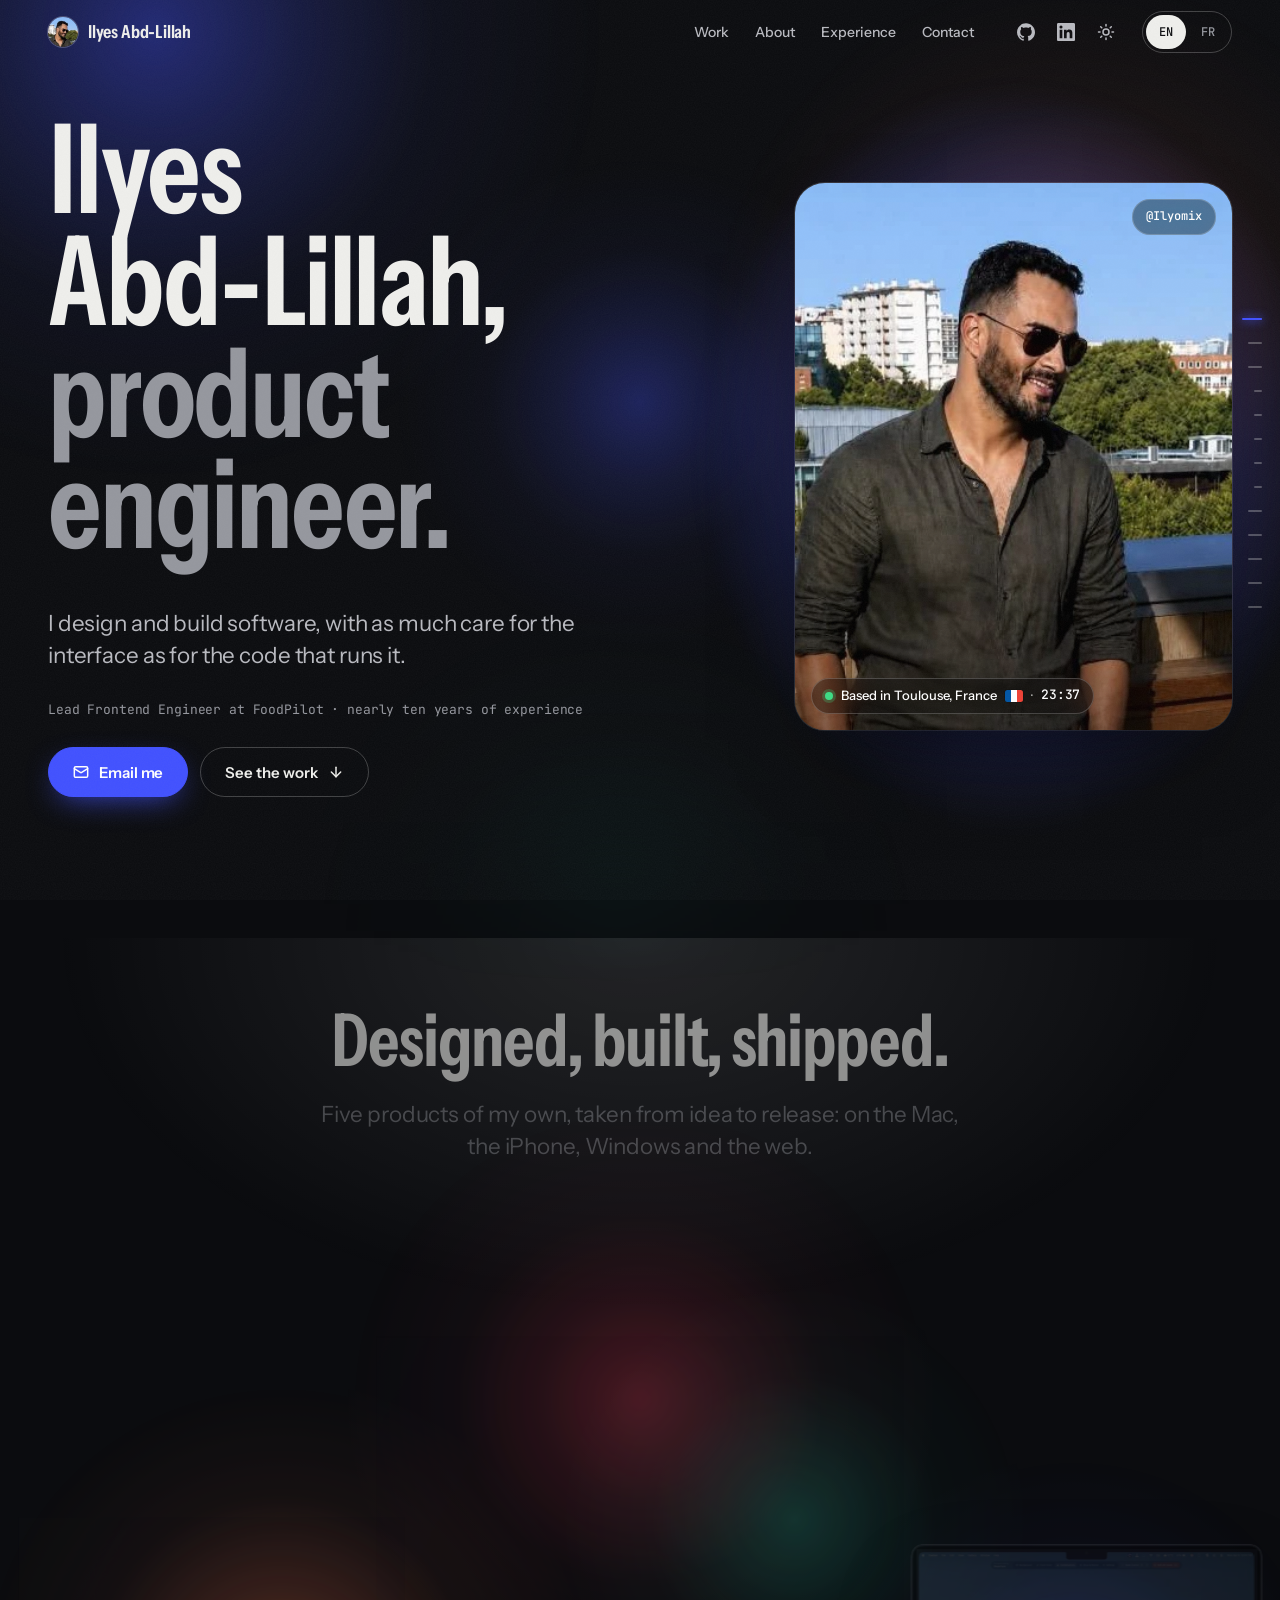
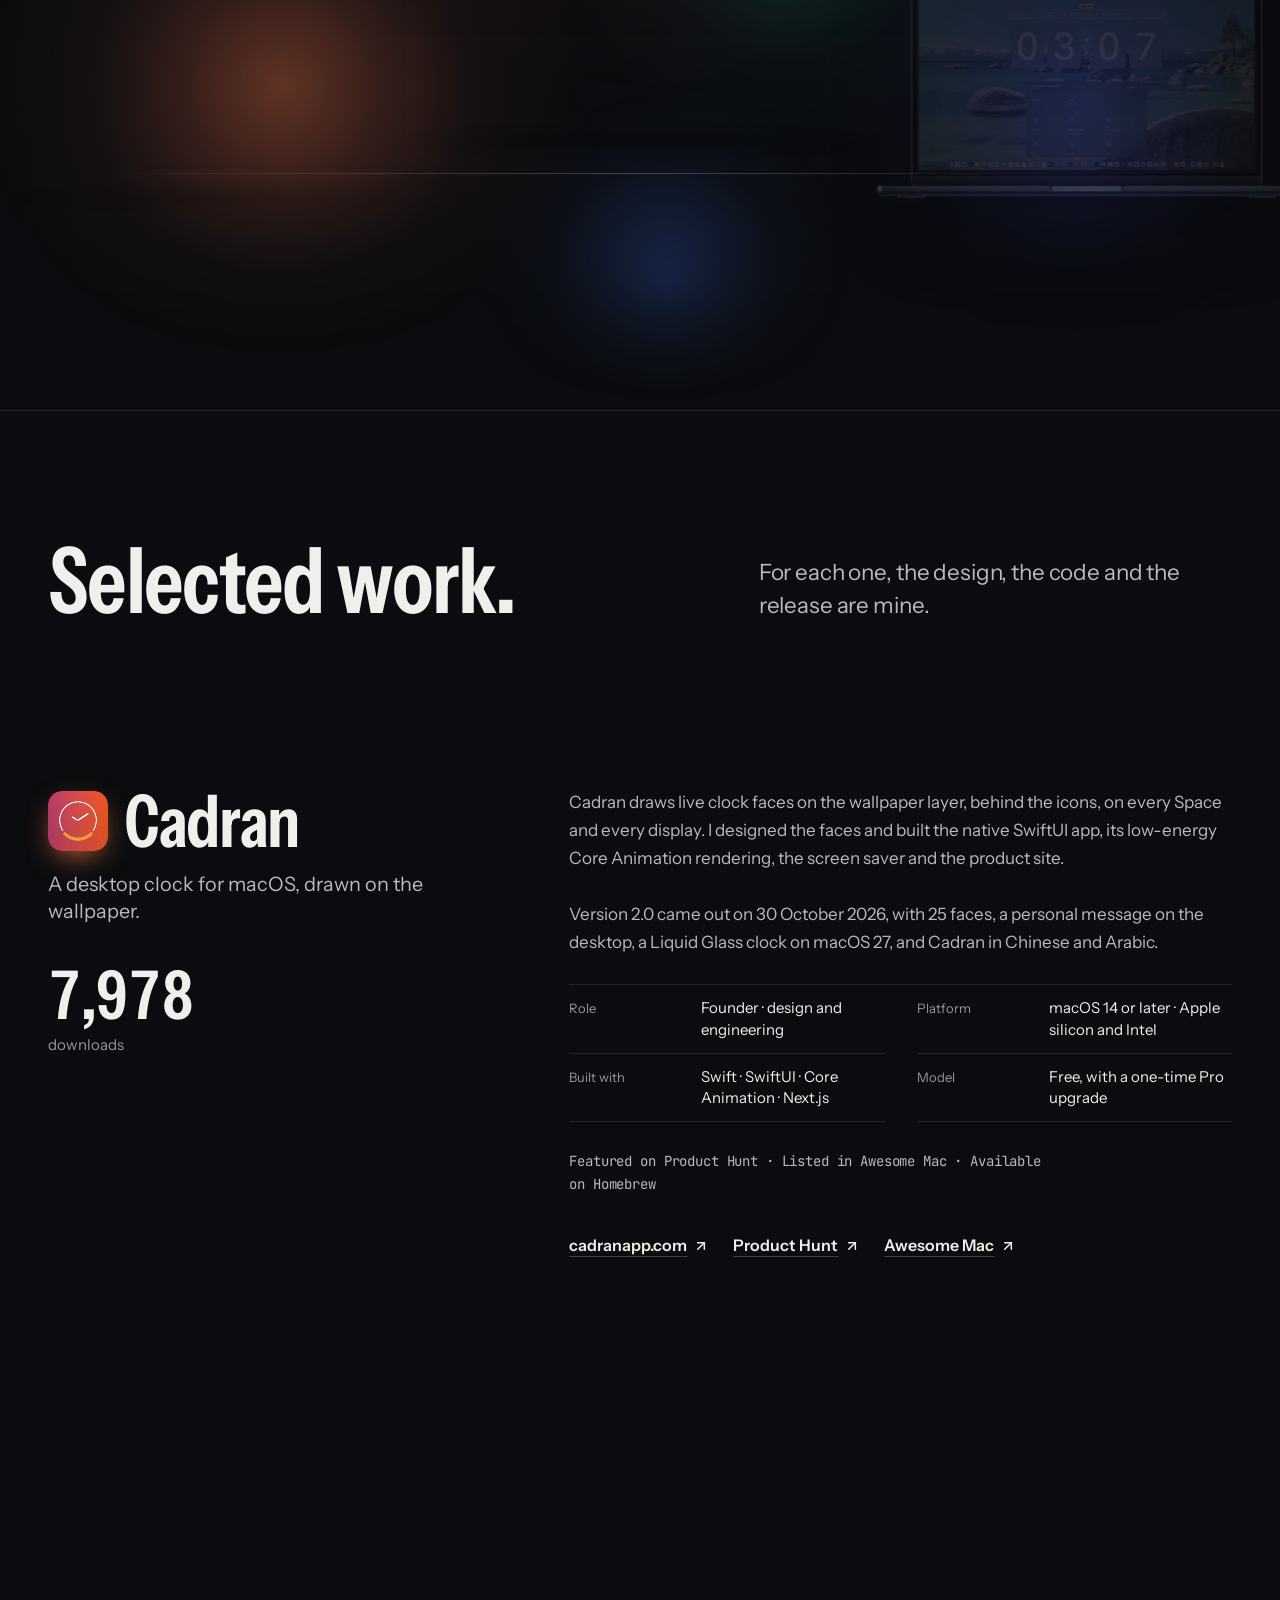
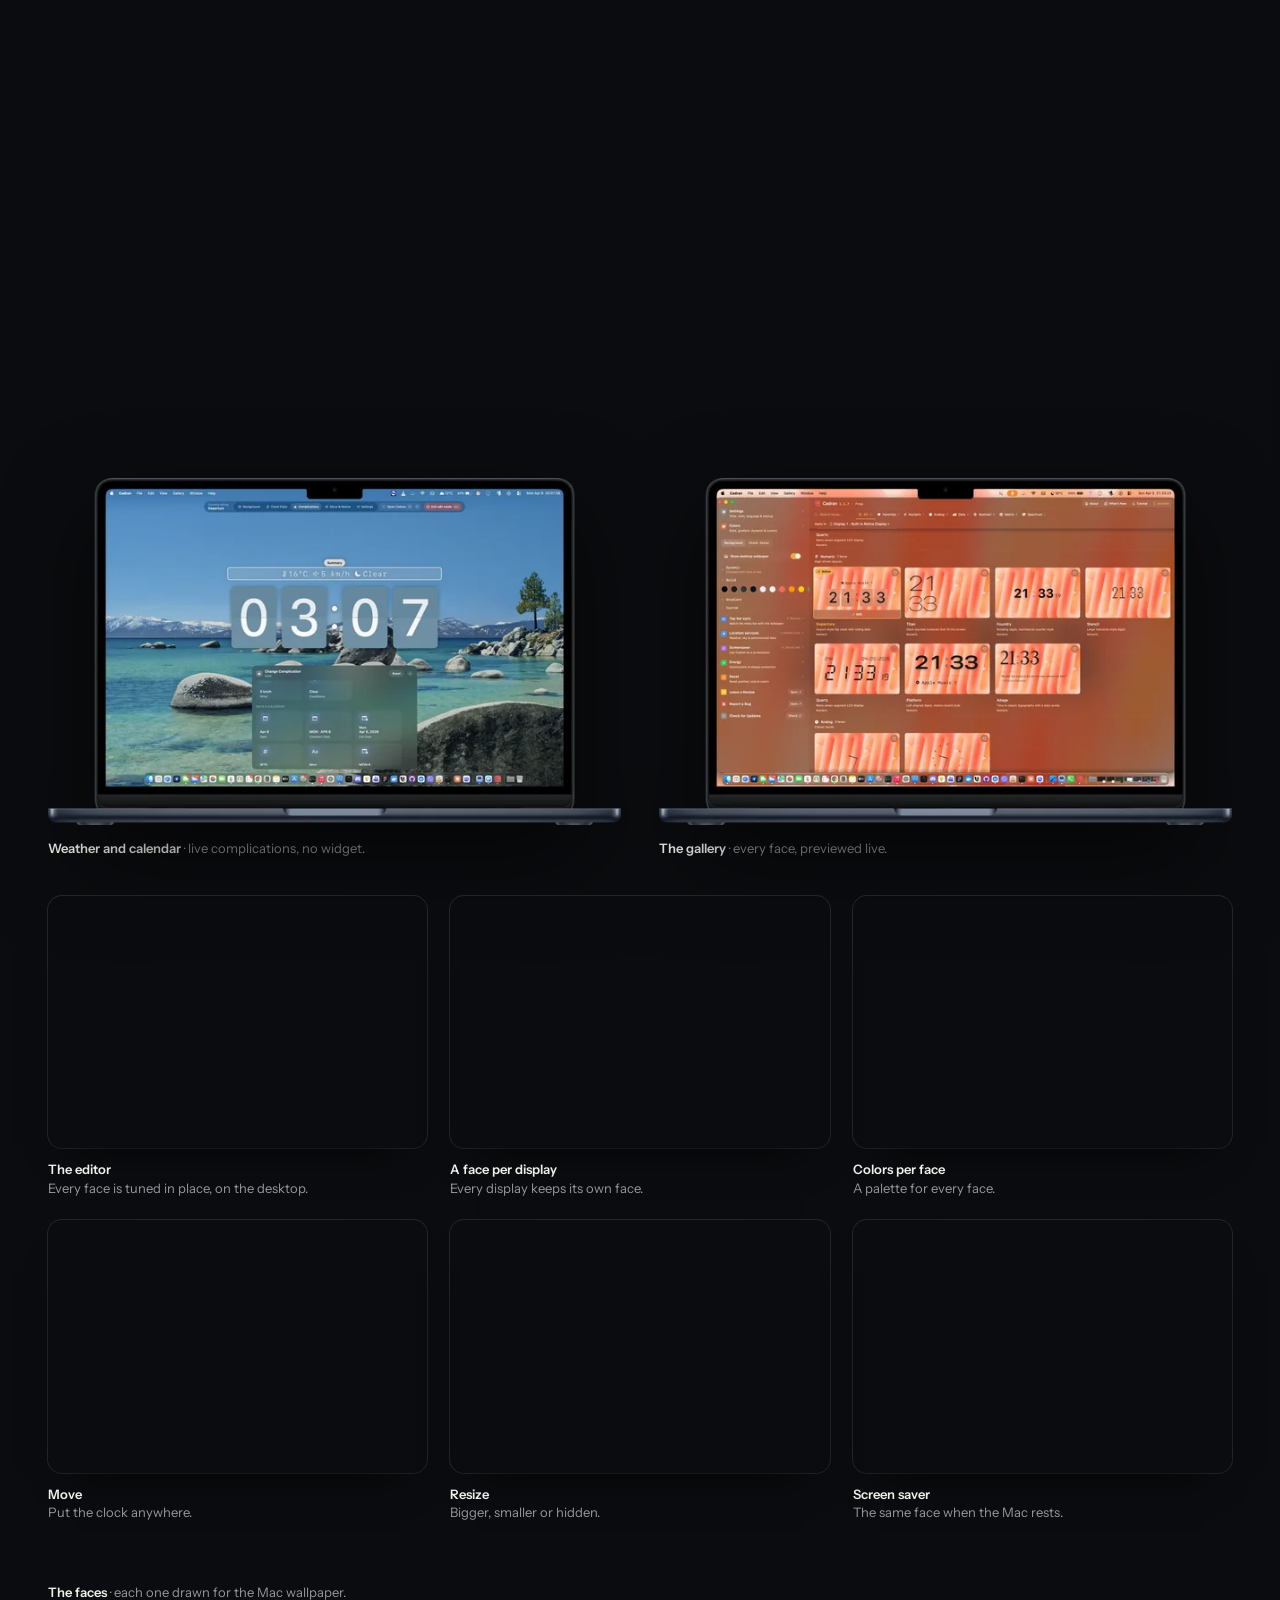
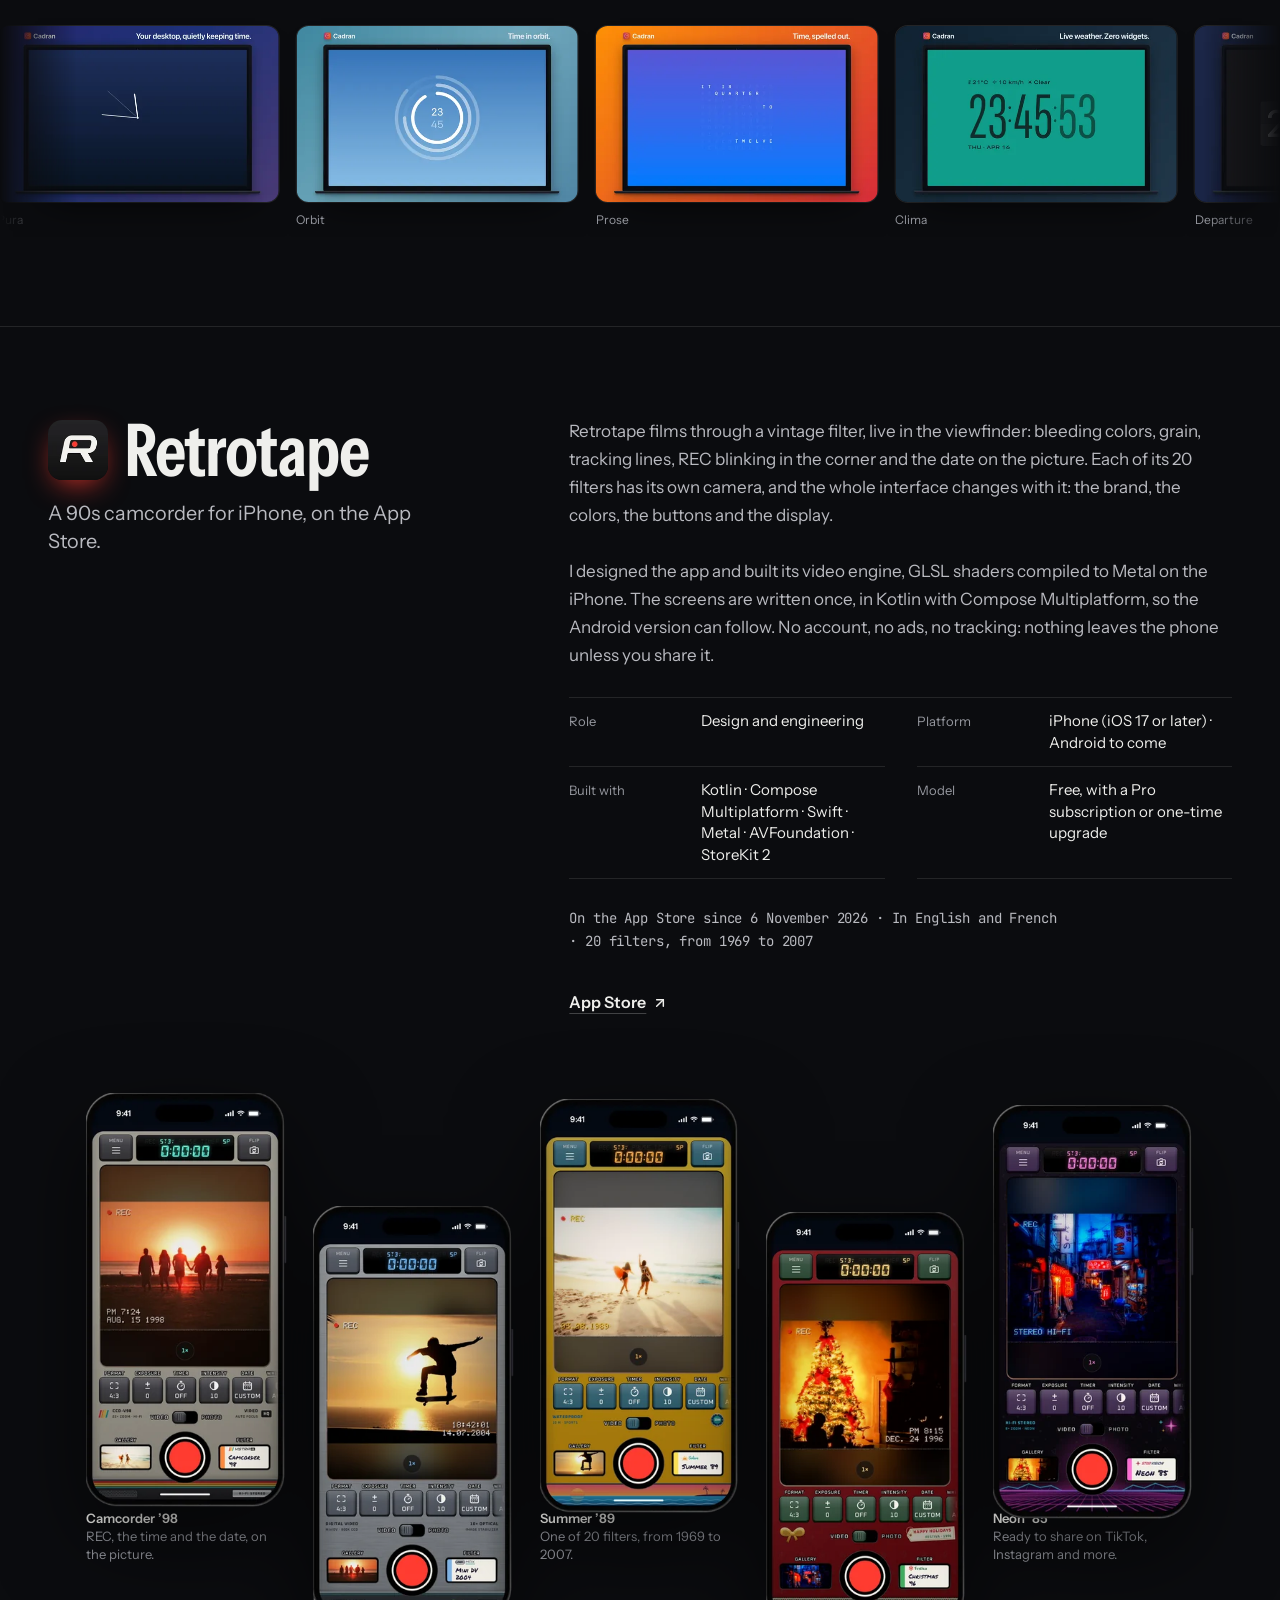
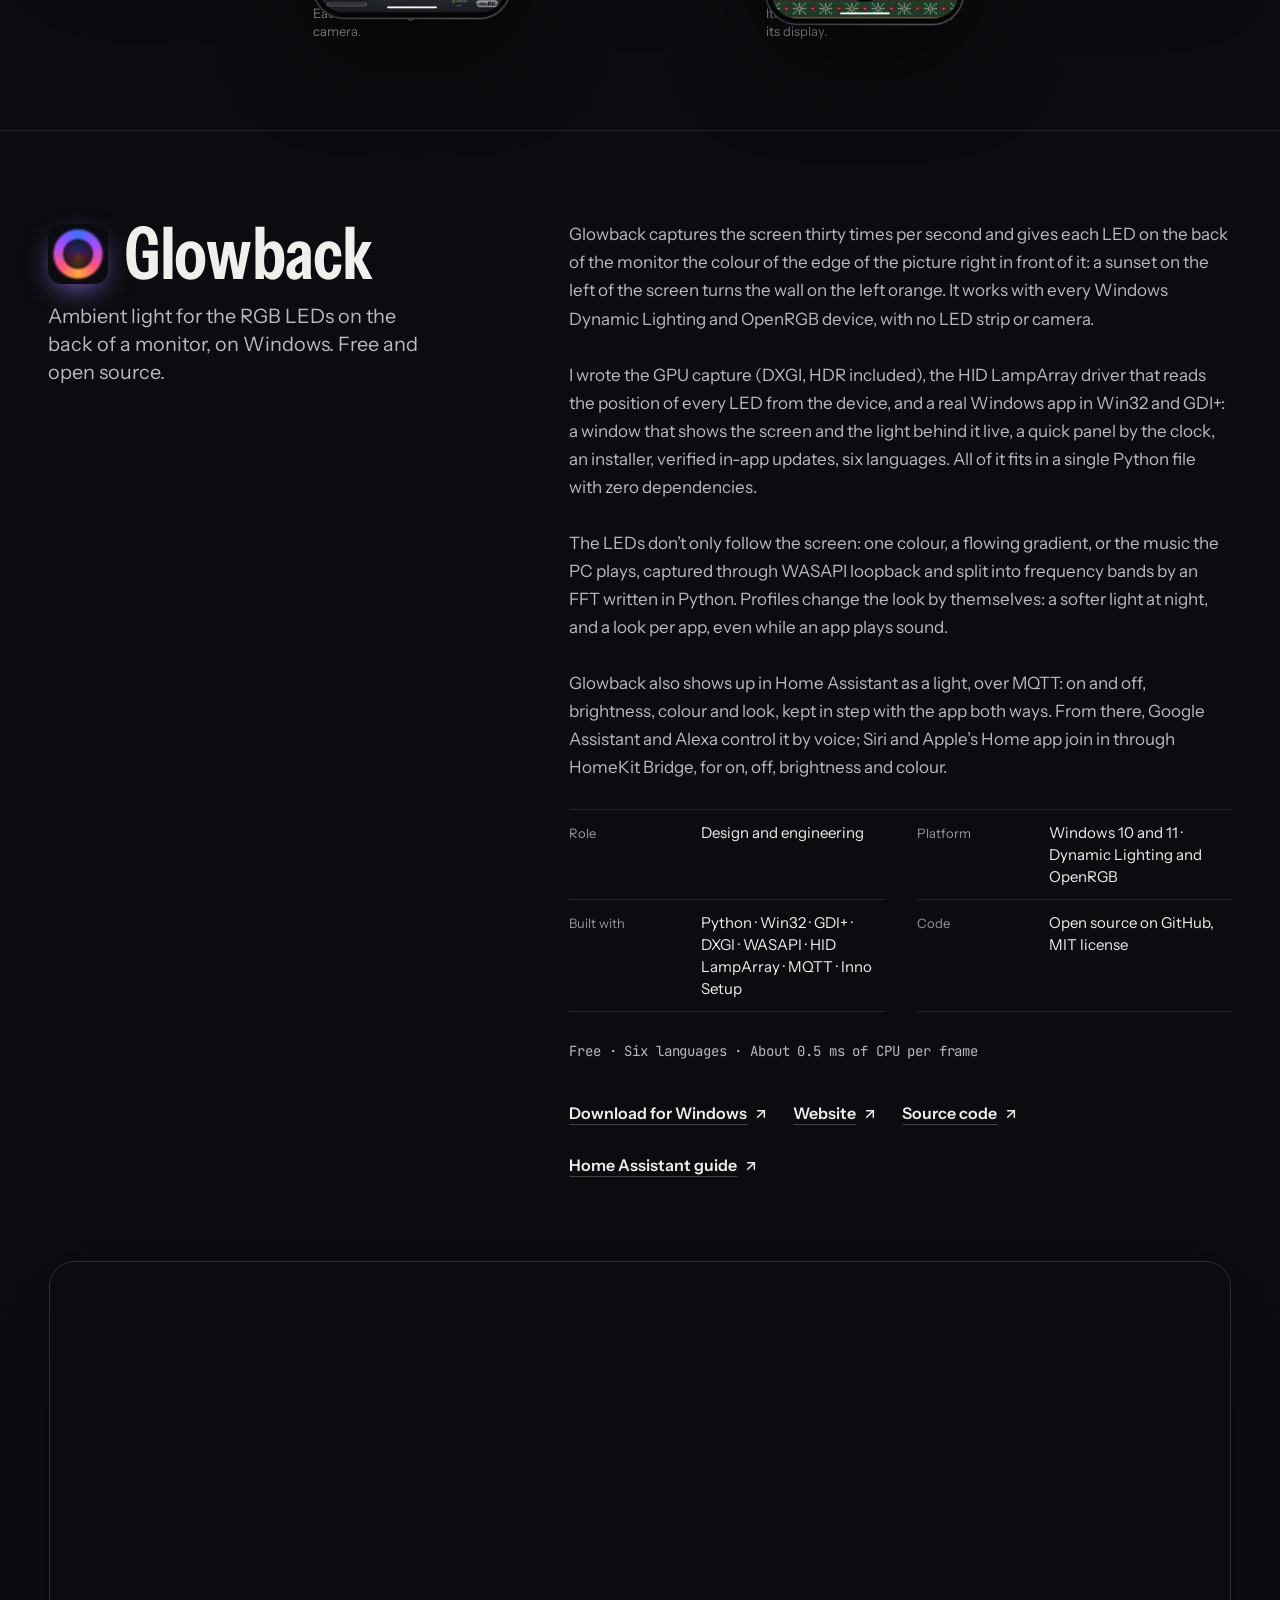
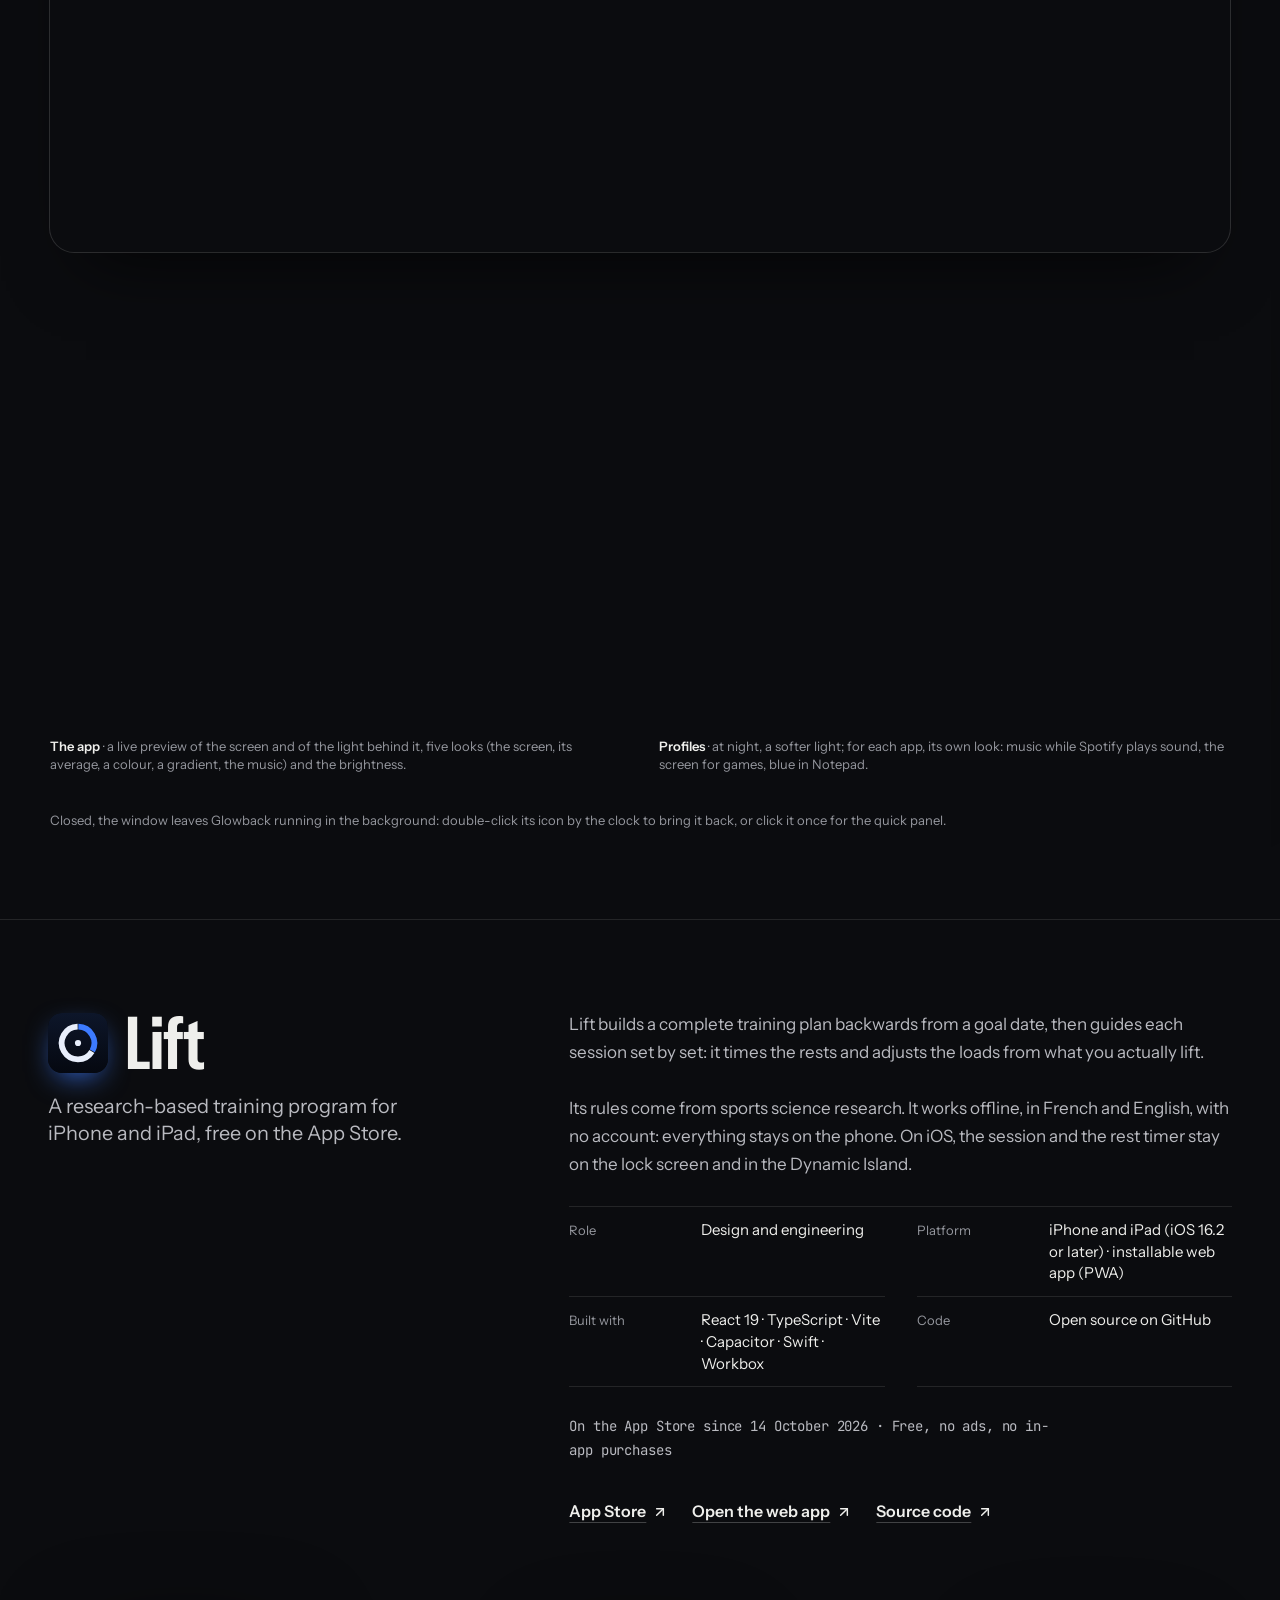
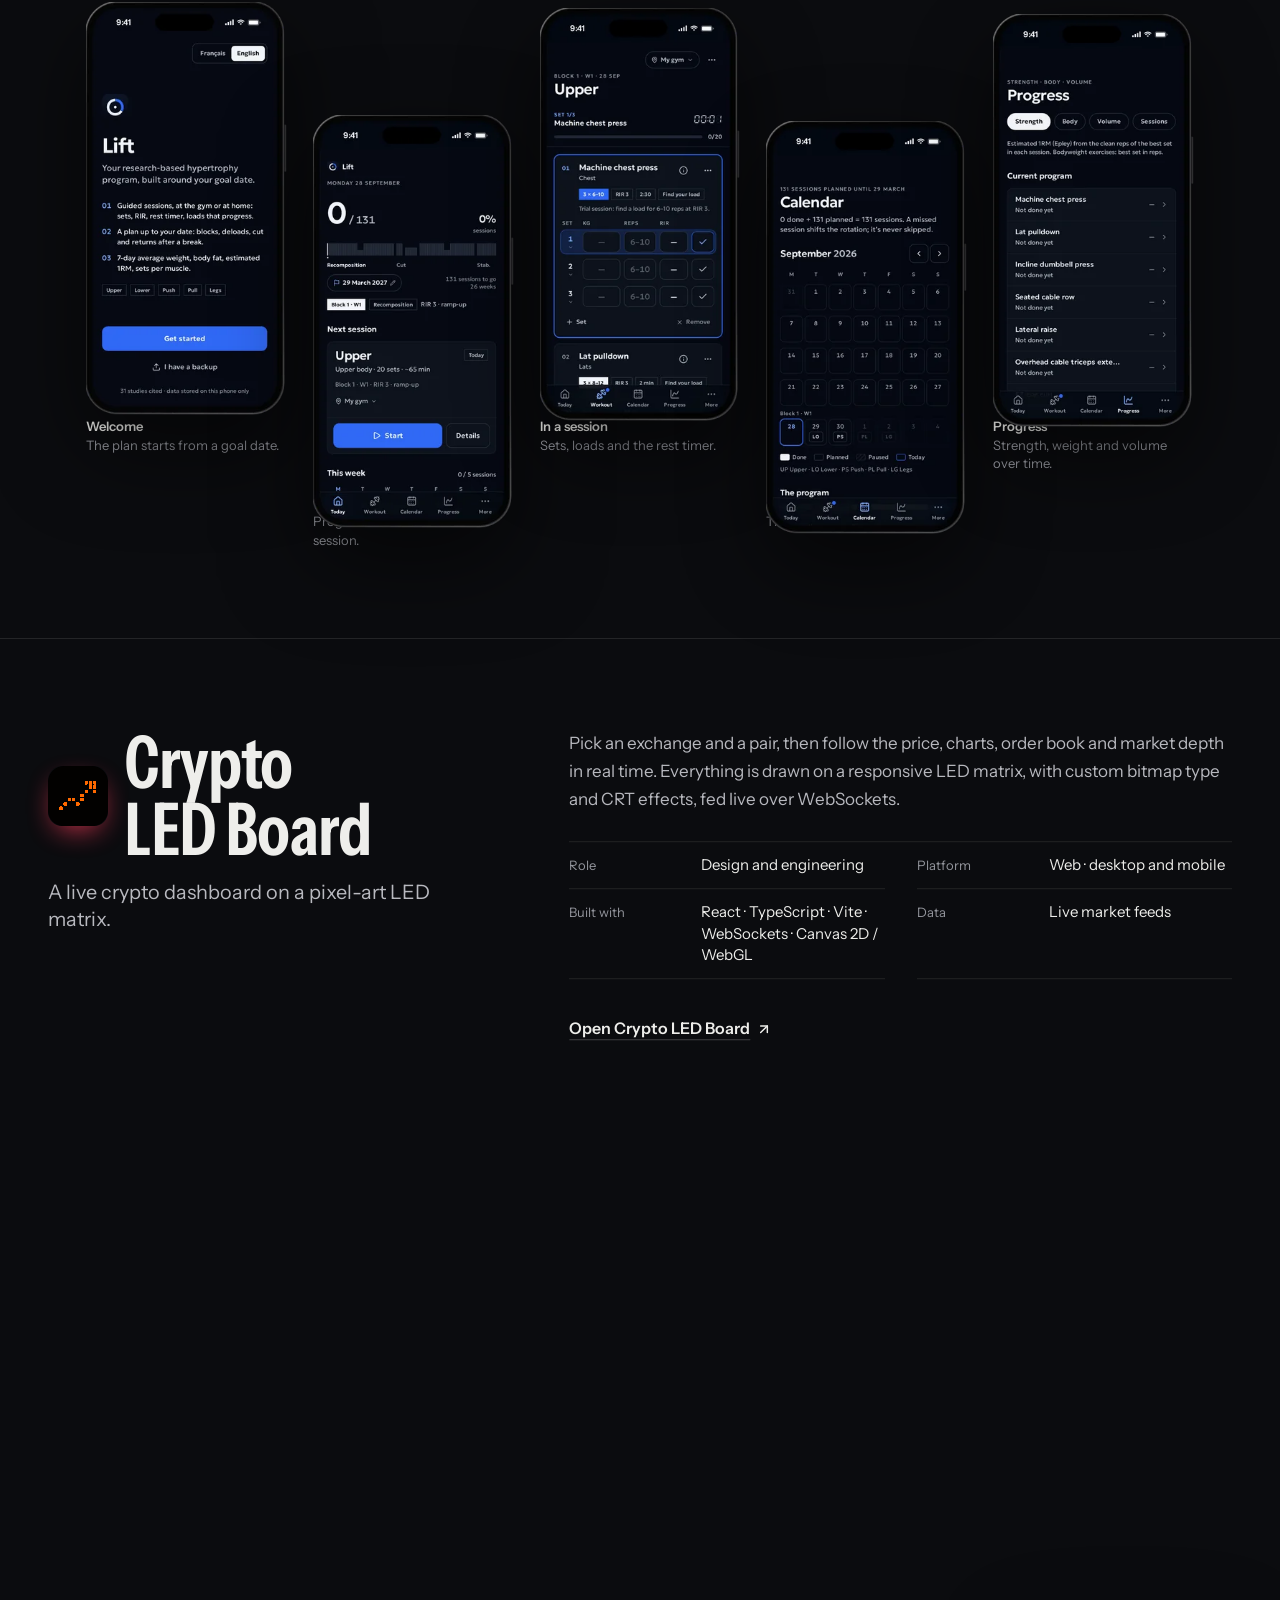
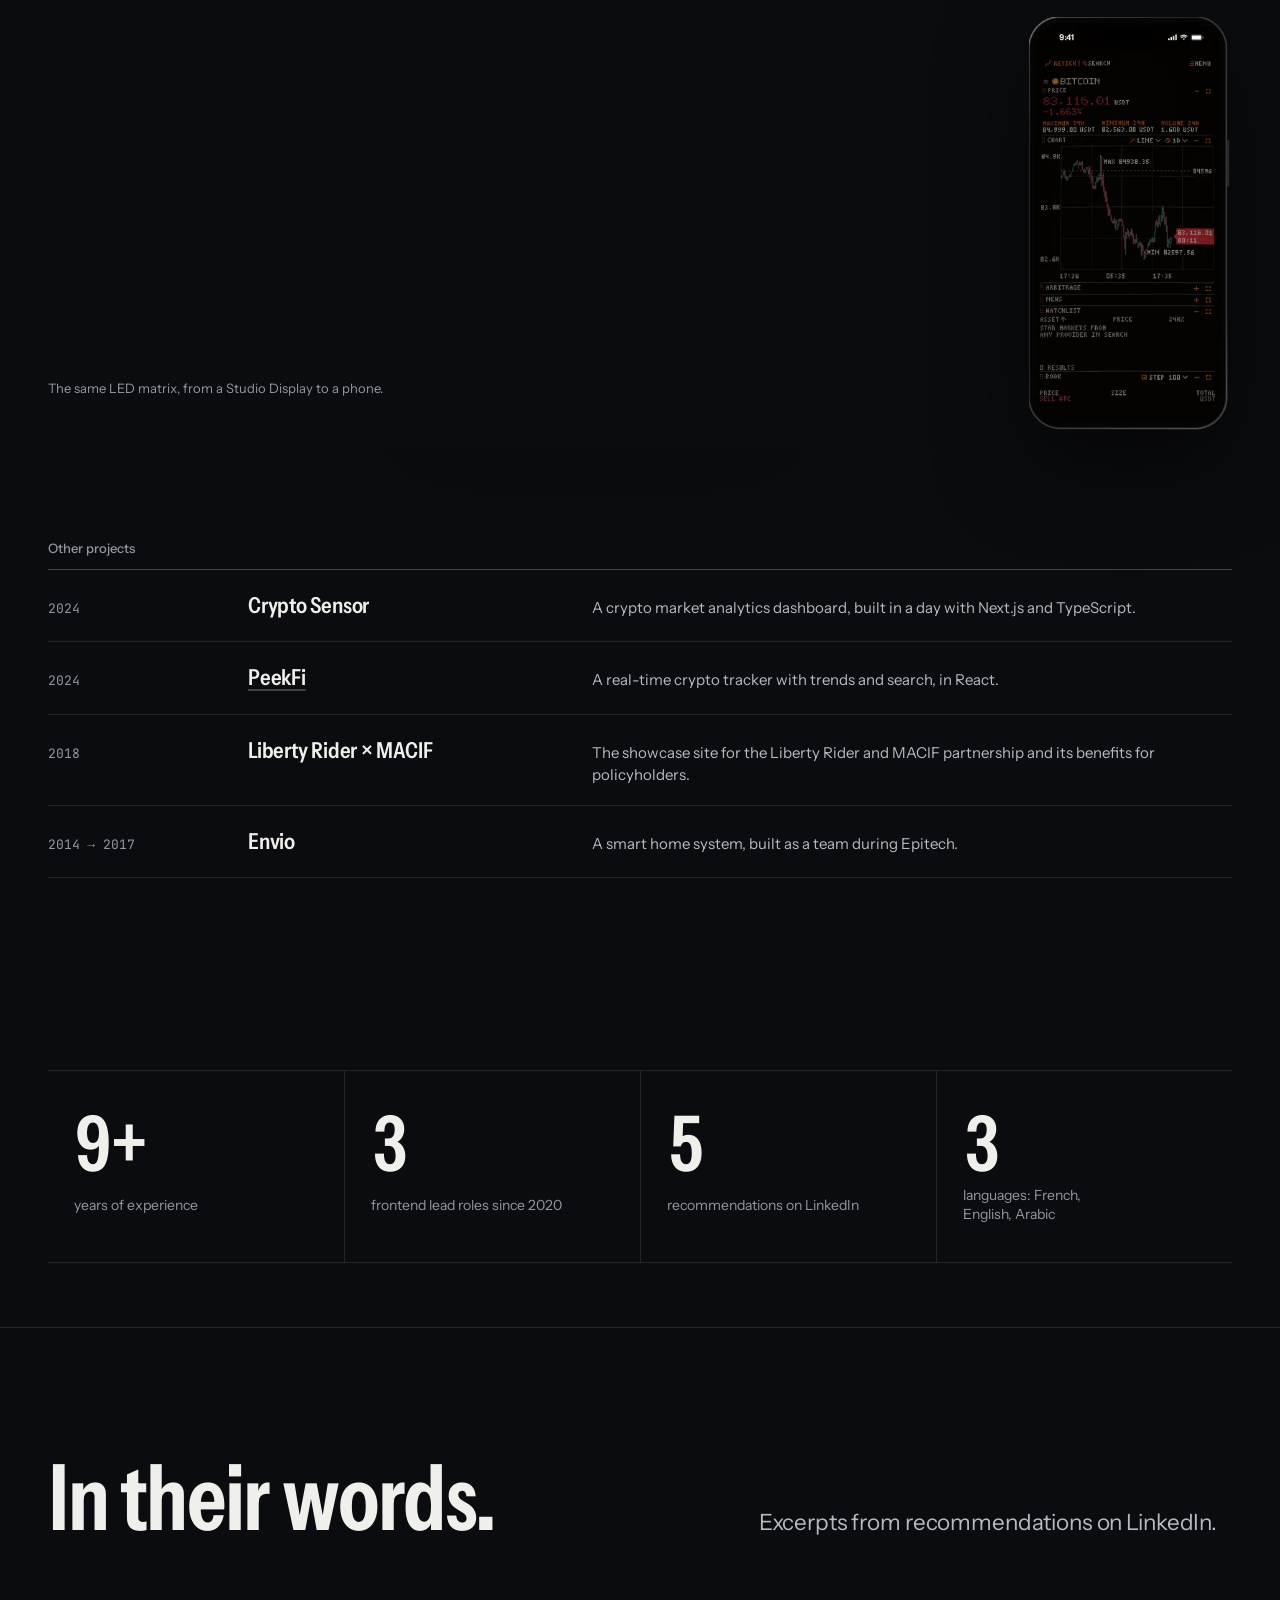
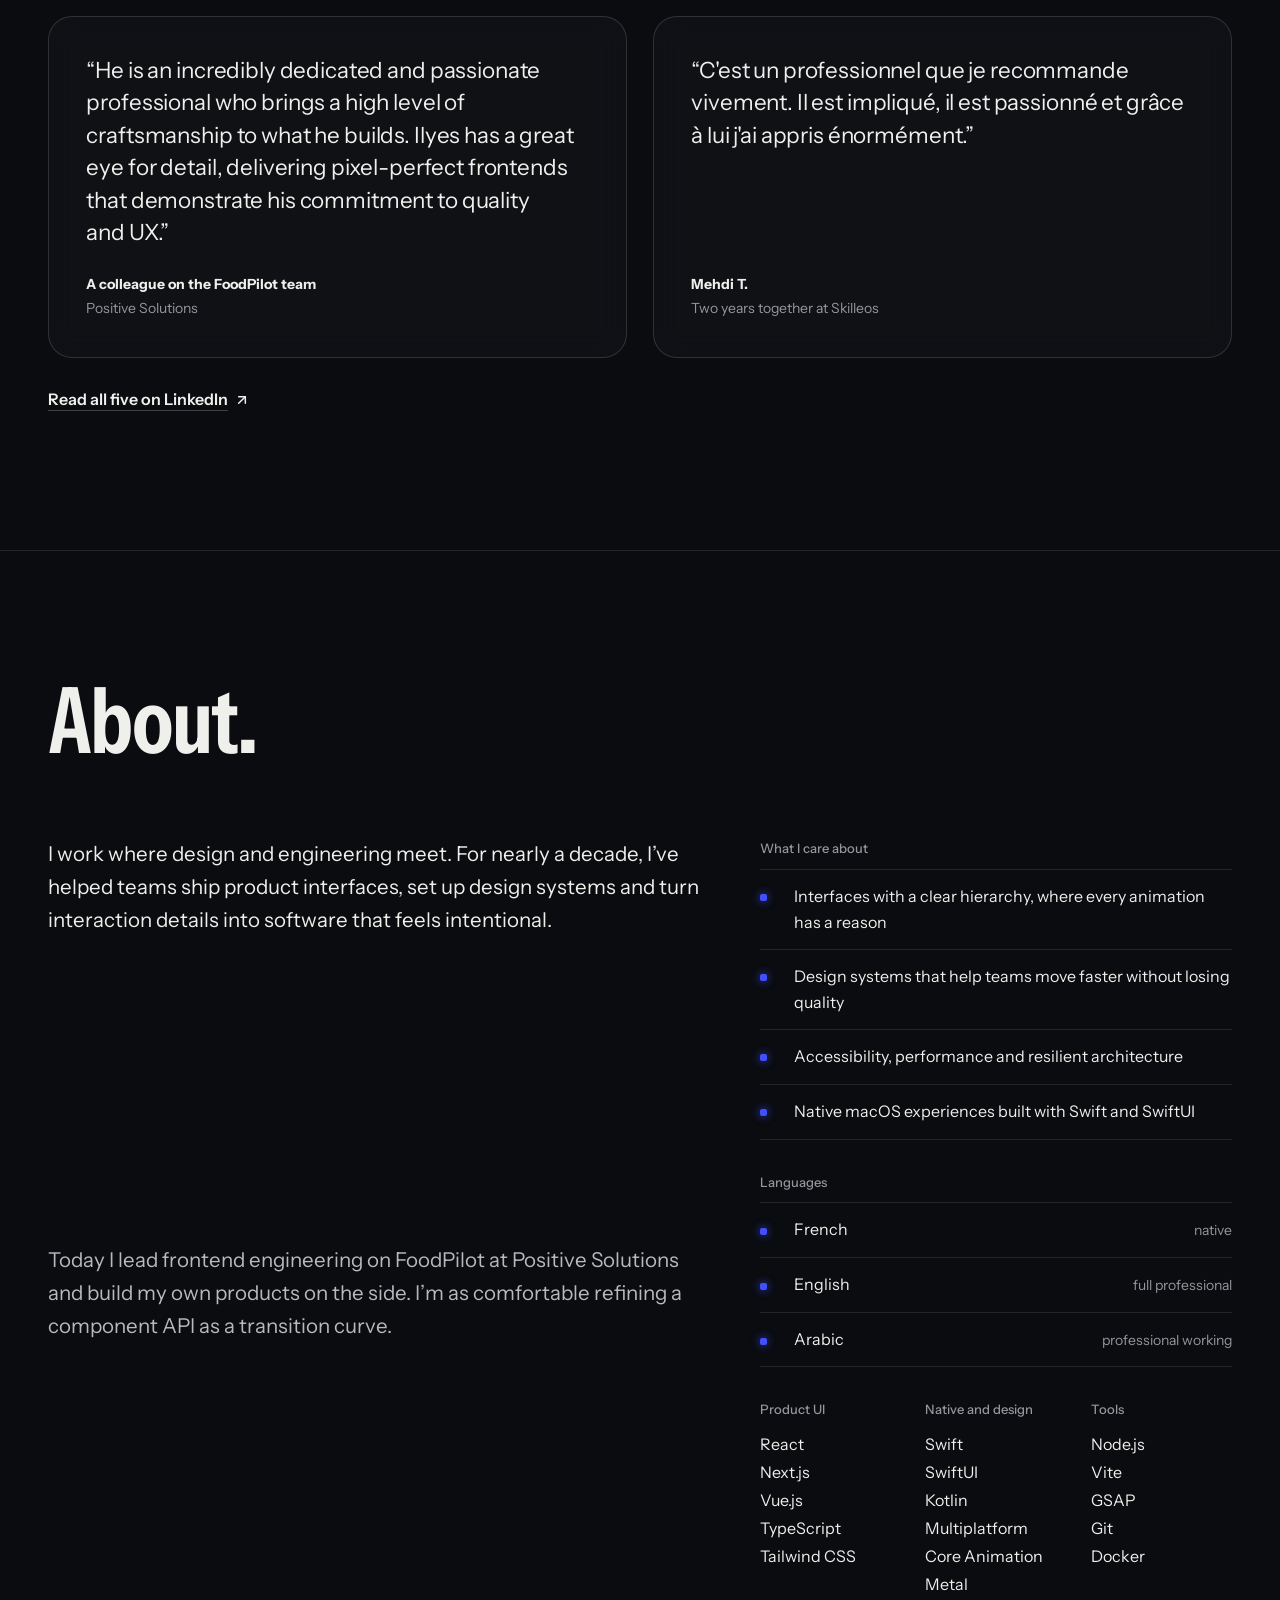
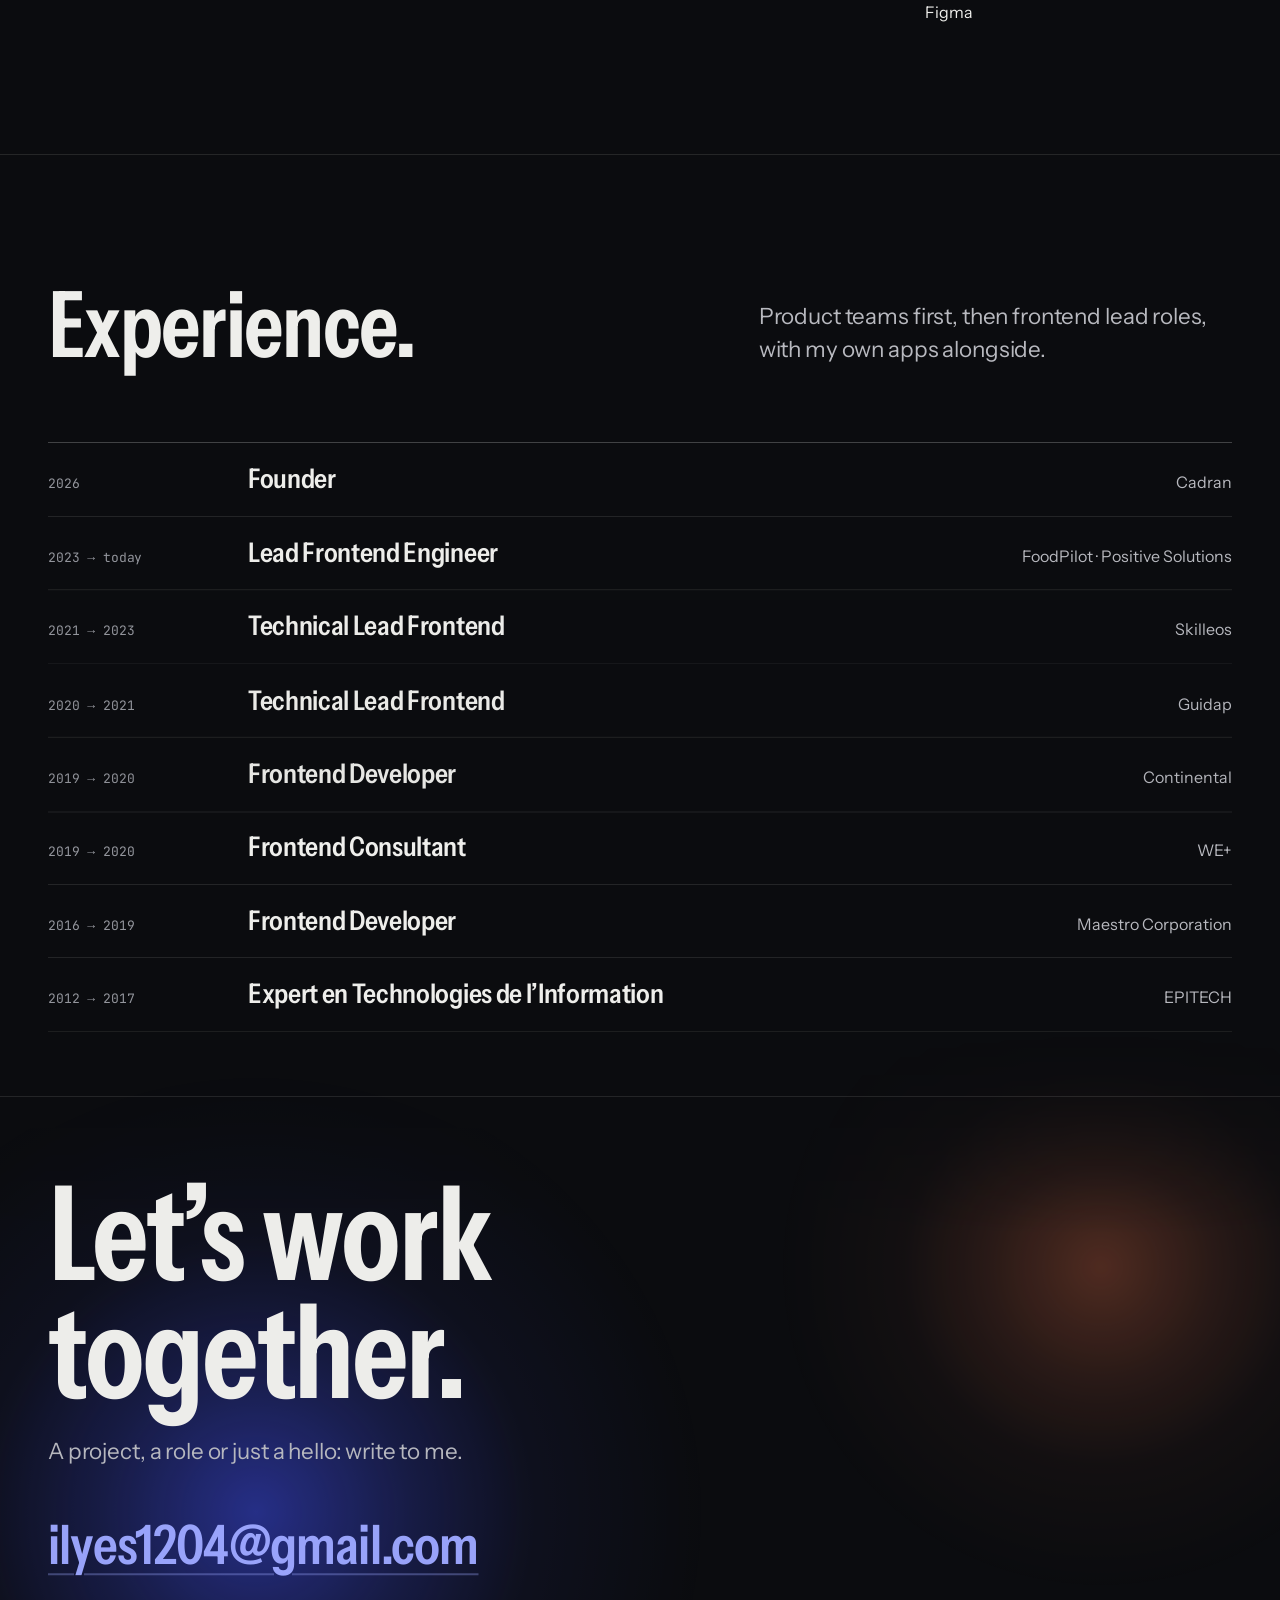
==== commit 17a889a7: "feat(site): Glowback 0.6.0, its looks and profiles - Glowback's gallery: its 0.6.0 window, rendered " ====
--- a/index.html
+++ b/index.html
@@ -48,7 +48,7 @@
 <link rel="me" href="https://www.linkedin.com/in/ilyes-abd-lillah">
 <style>@font-face{font-family:"Instrument Sans";src:url("/assets/fonts/instrument-sans.woff2") format("woff2-variations"),url("/assets/fonts/instrument-sans.woff2") format("woff2");font-weight:400 700;font-stretch:75% 100%;font-style:normal;font-display:swap}@font-face{font-family:"JetBrains Mono";src:url("/assets/fonts/jetbrains-mono.woff2") format("woff2");font-weight:400 600;font-style:normal;font-display:swap}:root{color-scheme:dark;--paper:#0b0c0f;--paper-tint:rgba(11,12,15,0.14);--paper-2:#14151a;--paper-3:#1d1f25;--ink:#efefec;--ink-2:#b9bac0;--ink-3:#95979e;--rule:rgb(239 239 236 / 0.11);--rule-strong:rgb(239 239 236 / 0.24);--cobalt:#4151ff;--cobalt-hover:#5664ff;--on-cobalt:#ffffff;--cobalt-ink:#9da8ff;--glass:rgb(20 21 26 / 0.58);--glass-rim:rgb(255 255 255 / 0.14);--device-shadow:drop-shadow(0 34px 44px rgb(0 0 0 / 0.55));--contact:rgb(0 0 0 / 0.75);--screen-off:#030305;--l-cobalt:#4151ff;--l-coral:#ff7a4d;--l-peach:#ffb38a;--l-blue:#3d7bff;--l-sky:#4fc3ff;--l-red:#ff3f5c;--l-teal:#19d3b0;--light-o:1;--blend:screen;--font-sans:"Instrument Sans",-apple-system,BlinkMacSystemFont,"Helvetica Neue",Arial,sans-serif;--font-mono:"JetBrains Mono",ui-monospace,"SF Mono",Menlo,monospace;--gutter:clamp(20px,4vw,48px);--max:1360px;--section-y:clamp(80px,10vw,160px);--ease-out:cubic-bezier(0.16,1,0.3,1);--header-h:64px}:root[data-theme="light"]{color-scheme:light;--paper:#f3f2ee;--paper-tint:rgba(243,242,238,0.14);--paper-2:#e9e8e2;--paper-3:#dedcd5;--ink:#121316;--ink-2:#43454b;--ink-3:#5f6168;--rule:rgb(18 19 22 / 0.12);--rule-strong:rgb(18 19 22 / 0.26);--cobalt:#2b3ff0;--cobalt-hover:#1f32d6;--cobalt-ink:#2536d9;--glass:rgb(250 250 247 / 0.62);--glass-rim:rgb(255 255 255 / 0.7);--device-shadow:drop-shadow(0 28px 30px rgb(18 19 22 / 0.2));--contact:rgb(18 19 22 / 0.28);--light-o:0.42;--blend:normal}*,*::before,*::after{box-sizing:border-box}html{-webkit-text-size-adjust:100%;text-size-adjust:100%;scroll-padding-top:calc(var(--header-h) + 16px);overflow-x:clip}body{margin:0;background:var(--paper);color:var(--ink);font:400 1rem/1.6 var(--font-sans);font-stretch:100%;-webkit-font-smoothing:antialiased;-moz-osx-font-smoothing:grayscale;text-rendering:optimizeLegibility;overflow-x:clip;transition:background-color 300ms linear,color 300ms linear}body::after{content:"";position:fixed;inset:0;z-index:90;pointer-events:none;opacity:0.05;background-image:url("data:image/svg+xml,%3Csvg xmlns='http://www.w3.org/2000/svg' width='160' height='160'%3E%3Cfilter id='n'%3E%3CfeTurbulence type='fractalNoise' baseFrequency='.85' numOctaves='3' stitchTiles='stitch'/%3E%3CfeColorMatrix values='0 0 0 0 .5 0 0 0 0 .5 0 0 0 0 .5 0 0 0 1 0'/%3E%3C/filter%3E%3Crect width='100%25' height='100%25' filter='url(%23n)'/%3E%3C/svg%3E")}[data-theme="light"] body::after{opacity:0.035}img{display:block;max-width:100%;height:auto}a{color:inherit}h1,h2,h3,p,dl,dd,ul,ol,figure{margin:0}ul,ol{padding:0;list-style:none}::selection{background:var(--cobalt);color:var(--on-cobalt)}:focus-visible{outline:2px solid var(--cobalt);outline-offset:3px;border-radius:4px}:focus:not(:focus-visible){outline:none}main,.site-header{overflow-x:clip}.skip{position:absolute;left:var(--gutter);top:8px;z-index:60;padding:10px 16px;background:var(--ink);color:var(--paper);font-weight:600;text-decoration:none;border-radius:999px}.skip:not(:focus){width:1px;height:1px;padding:0;overflow:hidden;clip-path:inset(50%);white-space:nowrap}.wrap{position:relative;width:100%;max-width:calc(var(--max) + 2 * var(--gutter));margin:0 auto;padding:0 var(--gutter)}.mono{font-family:var(--font-mono);font-variant-numeric:tabular-nums;letter-spacing:-0.01em}.sr-only{position:absolute;width:1px;height:1px;overflow:hidden;clip:rect(0 0 0 0);white-space:nowrap}.lights{position:absolute;inset:-12% 0;z-index:-1;pointer-events:none;overflow:hidden;-webkit-mask-image:linear-gradient(180deg,transparent 0%,#000 22%,#000 78%,transparent 100%);mask-image:linear-gradient(180deg,transparent 0%,#000 22%,#000 78%,transparent 100%)}.hero-lights{inset:-30% 0 -12% 0;-webkit-mask-image:linear-gradient(180deg,#000 0%,#000 72%,transparent 100%);mask-image:linear-gradient(180deg,#000 0%,#000 72%,transparent 100%)}.contact-lights{inset:-10% 0 0 0;-webkit-mask-image:linear-gradient(180deg,transparent 0%,#000 26%,#000 100%);mask-image:linear-gradient(180deg,transparent 0%,#000 26%,#000 100%)}.lights i{position:absolute;left:var(--x);top:var(--y);width:var(--s,60vmax);aspect-ratio:1;border-radius:50%;translate:-50% -50%;background:radial-gradient(closest-side,var(--c) 0%,color-mix(in srgb,var(--c) 46%,transparent) 34%,color-mix(in srgb,var(--c) 12%,transparent) 62%,transparent 100%);opacity:calc(var(--o,0.5) * var(--light-o));mix-blend-mode:var(--blend);will-change:transform}.section-lit{position:relative;isolation:isolate}.display{font-stretch:75%;font-weight:640;letter-spacing:-0.018em;line-height:0.9;text-wrap:balance}.h-section{font-size:clamp(2.75rem,1.4rem + 5.4vw,6.5rem)}.h-project{font-size:clamp(2.5rem,1.5rem + 3.8vw,5rem);line-height:0.92}.lede{font-size:clamp(1.125rem,1rem + 0.5vw,1.4375rem);line-height:1.45;letter-spacing:-0.006em;color:var(--ink-2);text-wrap:pretty}.facts{font-size:0.8125rem;line-height:1.5;color:var(--ink-3)}.site-header{position:sticky;top:0;z-index:50;border-bottom:1px solid transparent;transition:border-color 200ms linear,background-color 200ms linear}.site-header.is-scrolled{border-bottom-color:var(--rule);background:color-mix(in srgb,var(--paper) 72%,transparent);-webkit-backdrop-filter:blur(18px) saturate(1.5);backdrop-filter:blur(18px) saturate(1.5)}@media (max-width:900px){.site-header,.site-header.is-scrolled{background-color:var(--paper);border-bottom-color:var(--rule);-webkit-backdrop-filter:none;backdrop-filter:none;transition:none}body::after{display:none}}.site-header .wrap{height:var(--header-h);display:flex;align-items:center;gap:20px}.wordmark{font-stretch:80%;font-weight:650;font-size:1.125rem;letter-spacing:-0.01em;text-decoration:none;white-space:nowrap;margin-right:auto;display:inline-flex;align-items:center;gap:10px;min-height:44px}.avatar{width:30px;height:30px;border-radius:50%;object-fit:cover;flex:none;box-shadow:0 0 0 1px var(--rule-strong)}.tools{display:inline-flex;align-items:center;gap:0;margin-right:-4px}.icon-btn{display:inline-flex;align-items:center;justify-content:center;width:40px;height:40px;border-radius:999px;color:var(--ink-2);transition:color 160ms linear,background-color 160ms linear}.icon-btn:hover{color:var(--ink);background:var(--paper-2)}.icon-btn svg{width:18px;height:18px}.nav{display:flex;align-items:center;gap:2px}.nav a{display:inline-flex;align-items:center;min-height:44px;padding:0 12px;font-size:0.875rem;font-weight:500;color:var(--ink-2);text-decoration:none;border-radius:999px;transition:color 160ms linear,background-color 160ms linear}.nav a:hover{color:var(--ink);background:var(--paper-2)}.header-place{display:grid;grid-template-columns:1fr;font-size:0.8125rem;font-weight:500;color:var(--ink-2);white-space:nowrap;transition:grid-template-columns 460ms var(--ease-out),margin-left 460ms var(--ease-out),opacity 260ms linear 160ms,visibility 0s linear 0s}.header-place-in{display:inline-flex;align-items:center;gap:8px;min-width:0;overflow:hidden}.header-place-in>svg:first-child{width:13px;height:13px;flex:none}.header-place .mono{color:var(--ink-3);font-size:0.75rem}.place-sep{color:var(--ink-3)}.js .header-place:not(.is-shown){grid-template-columns:0fr;margin-left:-20px;opacity:0;visibility:hidden;transition:grid-template-columns 460ms var(--ease-out),margin-left 460ms var(--ease-out),opacity 140ms linear,visibility 0s linear 460ms}@media (max-width:1279px){.place-lead{display:none}}.flag{width:18px;height:12px;border-radius:2.5px;flex:none;box-shadow:0 0 0 0.5px rgb(0 0 0 / 0.25)}.theme-toggle{display:none;align-items:center;justify-content:center;width:40px;height:40px;border:0;border-radius:999px;background:transparent;color:var(--ink-2);cursor:pointer;transition:color 160ms linear,background-color 160ms linear}.js .theme-toggle{display:inline-flex}.theme-toggle:hover{color:var(--ink);background:var(--paper-2)}.theme-toggle svg{width:18px;height:18px}.theme-toggle .i-moon{display:none}[data-theme="light"] .theme-toggle .i-moon{display:block}[data-theme="light"] .theme-toggle .i-sun{display:none}.lang-switch{display:inline-flex;padding:3px;gap:2px;border:1px solid var(--rule-strong);border-radius:999px}.lang-switch a{display:inline-flex;align-items:center;justify-content:center;min-width:40px;height:34px;padding:0 10px;border-radius:999px;font:500 0.75rem/1 var(--font-mono);letter-spacing:0.02em;color:var(--ink-3);text-decoration:none;transition:color 160ms linear,background-color 160ms linear}.lang-switch a:hover{color:var(--ink)}.lang-switch a[aria-current="page"]{background:var(--ink);color:var(--paper)}@media (max-width:900px){.nav,.header-place{display:none}}@media (max-width:520px){.site-header .wrap{gap:8px}.wordmark{gap:8px}.avatar{width:28px;height:28px}.icon-btn,.theme-toggle{width:36px}.lang-switch a{min-width:34px;padding:0 8px}}@media (max-width:380px){.wordmark{font-size:1.0625rem}}@media (max-width:350px){.js .theme-toggle{display:none}}.toc{--toc-accent:var(--cobalt);position:fixed;z-index:45}.toc-toggle{display:none}.toc-panel,.toc-list{position:relative}.toc ol{display:grid;gap:2px}.toc a{position:relative;display:flex;align-items:center;height:var(--row);text-decoration:none;font-weight:500;line-height:1;transition:color 160ms linear,background-color 200ms linear}.toc-label{overflow:hidden;white-space:nowrap}.toc-dot{position:absolute;top:0;background:var(--toc-accent);box-shadow:0 0 10px 1px color-mix(in srgb,var(--toc-accent) 70%,transparent);opacity:0;translate:0 var(--dot-y,0px);transition:translate 420ms var(--ease-out),background-color 300ms linear,box-shadow 300ms linear,opacity 200ms linear;pointer-events:none}.toc.is-ready .toc-dot{opacity:1}@media (min-width:1100px){.toc{--row:24px;--tick:14px;right:clamp(2px,2.5vw - 26px,18px);top:50%;translate:0 -50%}.toc-sub{--tick:8px}.toc-panel{display:grid;padding-bottom:8px;border-radius:18px}.toc-panel::before{content:"";position:absolute;inset:0;z-index:-1;border-radius:inherit;background:var(--glass);box-shadow:inset 0 0 0 1px var(--glass-rim),0 18px 40px -20px rgb(0 0 0 / 0.6);-webkit-backdrop-filter:blur(16px) saturate(1.4);backdrop-filter:blur(16px) saturate(1.4);opacity:0;transition:opacity 220ms linear}.toc-head{height:34px;max-width:0;overflow:hidden;padding-top:14px;font-size:0.6875rem;line-height:1;letter-spacing:0.04em;text-transform:uppercase;white-space:nowrap;color:var(--ink-3);opacity:0;transition:max-width 360ms var(--ease-out),padding 360ms var(--ease-out),opacity 200ms linear}.toc ol{gap:0}.toc a{justify-content:flex-end;padding:0 12px 0 10px;font-size:0.8125rem;color:var(--ink-3);transition:color 160ms linear,padding 360ms var(--ease-out)}.toc a::after{content:"";flex:none;width:var(--tick);height:2px;border-radius:1px;background:color-mix(in srgb,var(--ink) 28%,transparent);transition:width 300ms var(--ease-out),margin 300ms var(--ease-out),background-color 160ms linear}.toc a:hover,.toc a:focus-visible,.toc a[aria-current]{color:var(--ink)}.toc a:focus-visible{outline-offset:-2px;border-radius:9px}.toc a:hover::after,.toc a:focus-visible::after{width:calc(var(--tick) + 4px);margin-left:-4px;background:color-mix(in srgb,var(--ink) 64%,transparent)}.toc-ico{display:none}.toc-label{flex:1;max-width:0;opacity:0;translate:8px 0;transition:max-width 360ms var(--ease-out),margin 360ms var(--ease-out),translate 360ms var(--ease-out),opacity 200ms linear}.toc-sub .toc-label{text-indent:12px}.toc-dot{right:12px;width:20px;height:2px;border-radius:1px}.toc:hover .toc-panel::before,.toc:focus-within .toc-panel::before{opacity:1}.toc:hover .toc-head,.toc:focus-within .toc-head{max-width:14rem;padding-left:16px;padding-right:16px;opacity:1}.toc:hover a,.toc:focus-within a{padding-left:16px}.toc:hover .toc-label,.toc:focus-within .toc-label{max-width:14rem;margin-right:18px;opacity:1;translate:none}}@media (min-width:1100px) and (max-height:560px){.toc{--row:20px}}@media (min-width:1100px) and (max-height:450px){.toc{display:none}}@media (max-width:1099px){html.js{scroll-padding-top:calc(var(--header-h) + 64px)}.toc{--row:44px;left:0;right:0;top:var(--header-h);translate:0 -100%;visibility:hidden;transition:translate 380ms var(--ease-out),visibility 0s linear 380ms}html:not(.js) .toc{display:none}.toc.is-past{translate:none;visibility:visible;transition:translate 380ms var(--ease-out),visibility 0s}.toc-toggle{display:flex;align-items:center;gap:12px;width:100%;height:48px;padding:0 var(--gutter);border:0;border-bottom:1px solid var(--rule);background:var(--paper);color:var(--ink);font:600 0.9375rem/1 var(--font-sans);text-align:left;cursor:pointer}.toc-now{display:inline-flex;align-items:center;gap:10px;min-width:0;margin-right:auto}.toc-now .toc-label{max-width:none;margin:0;opacity:1;overflow:hidden;text-overflow:ellipsis}.toc-now .toc-ico img{opacity:1}.toc-title{font-size:0.6875rem;font-weight:500;letter-spacing:0.04em;text-transform:uppercase;color:var(--ink-3);white-space:nowrap}.toc-chev{width:18px;height:18px;flex:none;color:var(--ink-3);transition:rotate 300ms var(--ease-out)}.toc.is-open .toc-chev{rotate:180deg}.toc-panel{display:none;max-height:calc(100svh - var(--header-h) - 48px - 24px);overflow-y:auto;padding:8px var(--gutter) 12px;border-radius:0 0 22px 22px;background:var(--paper);box-shadow:0 24px 40px -18px rgb(0 0 0 / 0.55);border-bottom:1px solid var(--rule);-webkit-backdrop-filter:none;backdrop-filter:none}.toc.is-open .toc-panel{display:grid}.toc-head{display:none}.toc ol{gap:2px}.toc a{padding:0 12px 0 22px;border-radius:12px;font-size:0.9375rem;color:var(--ink-2)}.toc a:hover{color:var(--ink);background:color-mix(in srgb,var(--ink) 7%,transparent)}.toc a[aria-current]{color:var(--ink);background:color-mix(in srgb,var(--accent) 16%,transparent)}.toc-ico{display:grid;place-items:center;width:22px;height:22px;flex:none}.toc-ico img{width:22px;height:22px;border-radius:6px;object-fit:cover;opacity:0.62;transition:opacity 200ms linear}.toc-ico img.round{border-radius:50%}.toc-ico svg{width:18px;height:18px}.toc a:hover img,.toc a[aria-current] img{opacity:1}.toc ol .toc-label{max-width:none;margin-left:12px;opacity:1}.toc-dot{left:8px;width:6px;height:6px;border-radius:50%}}@media (min-width:900px) and (max-width:1099px){.toc-toggle{background:color-mix(in srgb,var(--paper) 72%,transparent);-webkit-backdrop-filter:blur(18px) saturate(1.5);backdrop-filter:blur(18px) saturate(1.5)}}.btn{display:inline-flex;align-items:center;justify-content:center;gap:10px;min-height:50px;padding:0 24px;border-radius:999px;font:600 0.9375rem/1 var(--font-sans);letter-spacing:-0.005em;text-decoration:none;border:1px solid var(--rule-strong);color:var(--ink);background:transparent;transition:background-color 180ms linear,border-color 180ms linear,box-shadow 240ms linear,transform 220ms var(--ease-out)}.btn:hover{border-color:var(--ink)}.btn:active{transform:scale(0.98)}.btn-primary{background:var(--cobalt);border-color:var(--cobalt);color:var(--on-cobalt);box-shadow:0 10px 30px -10px color-mix(in srgb,var(--cobalt) 80%,transparent)}.btn-primary:hover{background:var(--cobalt-hover);border-color:var(--cobalt-hover);box-shadow:0 14px 40px -10px color-mix(in srgb,var(--cobalt) 95%,transparent)}.btn svg,.link svg{width:16px;height:16px;flex:none}.link{display:inline-flex;align-items:center;gap:6px;min-height:44px;font-weight:600;color:var(--ink);text-decoration:underline;text-decoration-color:var(--rule-strong);text-decoration-thickness:1px;text-underline-offset:5px;transition:text-decoration-color 160ms linear,color 160ms linear}.link:hover{text-decoration-color:currentColor;color:var(--cobalt-ink)}.actions{display:flex;flex-wrap:wrap;gap:12px}.hero{position:relative;isolation:isolate;padding:clamp(28px,4vw,64px) 0 clamp(56px,7vw,112px)}.hero-lights i:nth-child(1){--c:var(--l-cobalt);--x:12%;--y:18%;--s:70vmax;--o:0.42}.hero-lights i:nth-child(2){--c:var(--l-coral);--x:82%;--y:42%;--s:56vmax;--o:0.38}.hero-lights i:nth-child(3){--c:var(--l-teal);--x:48%;--y:96%;--s:50vmax;--o:0.16}.hero-grid{display:grid;gap:clamp(28px,4vw,64px);align-items:center}@media (min-width:960px){.hero-grid{grid-template-columns:minmax(0,7fr) minmax(0,4.4fr)}}.hero-title{font-size:clamp(3.4rem,1.2rem + 8.2vw,9rem);line-height:0.86}.hero-title .line{display:block;overflow:clip;overflow-clip-margin:0.12em;padding-bottom:0.04em}.hero-title .line>span{display:inline-block;will-change:transform}.hero-title .role{color:var(--ink-3)}.hero-copy{display:grid;gap:28px;margin-top:clamp(28px,3.4vw,44px)}.hero-copy .lede{max-width:38ch}.portrait{position:relative;justify-self:center;width:min(100%,440px)}@media (min-width:960px){.portrait{justify-self:end}}.portrait-card{display:block;position:relative;border-radius:30px;overflow:hidden;aspect-ratio:4 / 5;background:var(--paper-3);box-shadow:0 40px 80px -30px rgb(0 0 0 / 0.7),0 0 0 1px var(--glass-rim);transform-origin:50% 70%}.portrait-card img{width:100%;height:100%;object-fit:cover}.portrait-card::after{content:"";position:absolute;inset:0;background:linear-gradient(180deg,transparent 55%,rgb(0 0 0 / 0.45));pointer-events:none}.portrait-halo{position:absolute;inset:-18% -22%;z-index:-1;border-radius:50%;background:radial-gradient(closest-side,color-mix(in srgb,var(--l-coral) 55%,transparent),color-mix(in srgb,var(--l-cobalt) 30%,transparent) 55%,transparent 100%);opacity:calc(0.9 * var(--light-o));filter:blur(10px)}.chip{position:absolute;z-index:2;display:inline-flex;align-items:center;gap:8px;height:36px;padding:0 14px;border-radius:999px;font-size:0.8125rem;font-weight:500;color:#fff;background:rgb(12 13 16 / 0.42);-webkit-backdrop-filter:blur(14px) saturate(1.6);backdrop-filter:blur(14px) saturate(1.6);box-shadow:inset 0 0 0 1px rgb(255 255 255 / 0.2)}.chip-place{left:16px;bottom:16px;white-space:nowrap}@media (max-width:419px){.chip-place{left:12px;bottom:12px;gap:7px;padding:0 12px}.chip-place .chip-sep,.chip-place [data-time]{display:none}}.chip-sep{opacity:0.6}.chip-handle{right:16px;top:16px;font-family:var(--font-mono);font-size:0.75rem}.live-dot{width:8px;height:8px;border-radius:50%;background:#3ddc84;box-shadow:0 0 0 3px rgb(61 220 132 / 0.25)}.motion-ok .live-dot{animation:pulse 2.4s ease-in-out infinite}@keyframes pulse{50%{box-shadow:0 0 0 6px rgb(61 220 132 / 0)}}@media (max-width:959px){.hero-grid{grid-template-columns:1fr}.portrait{order:-1;width:min(78%,360px);justify-self:start}}.stage{position:relative;isolation:isolate;padding:clamp(24px,4vw,64px) 0 clamp(64px,8vw,120px)}.stage-pin{position:relative;min-height:100svh;display:grid;align-content:center;gap:clamp(24px,3vw,44px);padding:clamp(24px,4vw,56px) 0}.stage-head{display:grid;gap:16px;justify-items:center;text-align:center}.stage-title{font-size:clamp(2.5rem,1.2rem + 4.2vw,5.25rem)}.stage-head .lede{max-width:44ch}.stage-lights i:nth-child(1){--c:var(--l-coral);--x:22%;--y:72%;--s:48vmax;--o:0.5}.stage-lights i:nth-child(2){--c:var(--l-red);--x:50%;--y:48%;--s:46vmax;--o:0.34}.stage-lights i:nth-child(3){--c:var(--l-teal);--x:62%;--y:58%;--s:36vmax;--o:0.26}.stage-lights i:nth-child(4){--c:var(--l-blue);--x:52%;--y:88%;--s:30vmax;--o:0.5}.stage-lights i:nth-child(5){--c:var(--l-cobalt);--x:84%;--y:74%;--s:40vmax;--o:0.36}.spot{position:absolute;left:50%;top:0;width:min(1400px,120vw);height:100%;translate:-50% 0;z-index:-1;pointer-events:none;background:radial-gradient(60% 55% at 50% 0%,rgb(255 255 255 / 0.10),transparent 70%);opacity:var(--light-o)}.set{position:relative;width:min(100%,var(--max),calc((100svh - 300px) * 1.943));margin:0 auto;aspect-ratio:1360 / 700}.set::after{content:"";position:absolute;left:4%;right:4%;bottom:0;height:1px;background:linear-gradient(90deg,transparent,var(--rule-strong),transparent)}.dev{position:absolute;display:block}.dev img{display:block;width:100%;height:auto;filter:var(--device-shadow)}.dev::before{content:"";position:absolute;left:6%;right:6%;bottom:-1.2%;height:5%;border-radius:50%;background:radial-gradient(closest-side,var(--contact),transparent);filter:blur(6px);z-index:-1}.screen-off{position:absolute;background:linear-gradient(118deg,rgb(255 255 255 / 0.055),rgb(255 255 255 / 0) 34%),var(--screen-off);opacity:0;pointer-events:none}.dev img.glass{position:absolute;inset:0;width:100%;height:100%;filter:none;pointer-events:none}.dev-mbp .screen-off{left:9.698%;top:1.48%;width:80.631%;height:87.418%}.dev-mba .screen-off{left:9.392%;top:2.009%;width:81.248%;height:87.996%}.dev-display .screen-off{left:1.811%;top:2.333%;width:96.397%;height:71.057%}.dev-phone .screen-off{left:2.347%;top:1.142%;width:93.427%;height:97.26%}.set .dev-display{left:25.5%;width:49%;bottom:10%;z-index:1}.set .dev-mbp{left:0.5%;width:41%;bottom:0;z-index:3}.set .dev-mba{right:0.5%;width:36%;bottom:0;z-index:3}.set .dev-phone.p1{left:42.2%;width:9.2%;bottom:-1.5%;z-index:4}.set .dev-phone.p2{left:51.4%;width:9.2%;bottom:0.5%;z-index:4}.legend{display:flex;flex-wrap:wrap;justify-content:center;gap:8px 12px}.legend a{display:inline-flex;align-items:center;gap:10px;min-height:44px;padding:0 16px 0 8px;border-radius:999px;text-decoration:none;background:var(--glass);box-shadow:inset 0 0 0 1px var(--glass-rim);-webkit-backdrop-filter:blur(14px) saturate(1.4);backdrop-filter:blur(14px) saturate(1.4);font-size:0.875rem;font-weight:500;transition:transform 220ms var(--ease-out),box-shadow 200ms linear}.legend a:hover{transform:translateY(-2px);box-shadow:inset 0 0 0 1px var(--rule-strong)}.legend img{width:28px;height:28px;border-radius:7px}@media (max-width:759px){.stage-pin{min-height:0}.set{width:150%;margin-left:-25%}}@media (max-height:640px) and (min-width:760px){.set{width:min(100%,var(--max))}}.faces{display:grid;gap:16px;margin-top:clamp(8px,2vw,24px)}.faces .reel-mask{margin:0 calc(-1 * var(--gutter));overflow:hidden;-webkit-mask-image:linear-gradient(90deg,transparent,#000 6%,#000 94%,transparent);mask-image:linear-gradient(90deg,transparent,#000 6%,#000 94%,transparent)}.reel-row{display:flex;width:max-content;padding:8px 0}.reel-track{display:flex;flex:none;gap:clamp(12px,1.4vw,20px);padding-right:clamp(12px,1.4vw,20px)}.faces figure{flex:none;width:clamp(220px,22vw,320px)}.faces figure img{width:100%;aspect-ratio:16 / 10;object-fit:cover;border-radius:12px;box-shadow:0 20px 40px -24px rgb(0 0 0 / 0.8),0 0 0 1px var(--rule)}.faces figcaption{margin-top:8px;font-size:0.75rem;color:var(--ink-3)}.no-anim .faces .reel-mask,.reduce .faces .reel-mask{overflow-x:auto;scrollbar-width:none}.others{margin-top:clamp(24px,4vw,56px)}.others-list{border-top:1px solid var(--rule-strong)}.others-list li{display:grid;gap:4px 24px;padding:18px 0;border-bottom:1px solid var(--rule);grid-template-columns:1fr;align-items:baseline}@media (min-width:760px){.others-list li{grid-template-columns:11rem minmax(0,0.8fr) minmax(0,1.6fr)}}.others-list .when{font-size:0.8125rem;color:var(--ink-3)}.o-name{font-stretch:85%;font-weight:600;font-size:clamp(1.125rem,1rem + 0.5vw,1.375rem);letter-spacing:-0.01em}.o-name a{text-decoration:underline;text-decoration-color:var(--rule-strong);text-underline-offset:4px}.o-name a:hover{color:var(--cobalt-ink);text-decoration-color:currentColor}.o-what{color:var(--ink-2);font-size:0.9375rem;line-height:1.5}.lit-reco i:nth-child(1){--c:var(--l-cobalt);--x:18%;--y:60%;--s:56vmax;--o:0.3}.lit-reco i:nth-child(2){--c:var(--l-coral);--x:82%;--y:40%;--s:44vmax;--o:0.2}.quotes{display:grid;gap:clamp(16px,2vw,28px)}@media (min-width:960px){.quotes{grid-template-columns:1fr 1fr}}.quote{display:grid;gap:24px;align-content:space-between;padding:clamp(24px,3vw,40px);border-radius:24px;background:var(--glass);box-shadow:inset 0 0 0 1px var(--glass-rim);-webkit-backdrop-filter:blur(14px) saturate(1.3);backdrop-filter:blur(14px) saturate(1.3)}.quote blockquote{margin:0}.quote p{font-size:clamp(1.125rem,1rem + 0.5vw,1.4375rem);line-height:1.45;letter-spacing:-0.006em;text-wrap:pretty}.quote figcaption{display:grid;gap:2px;font-size:0.875rem}.quote figcaption span{color:var(--ink-3)}.reco-more{margin-top:20px}.cares.langs li{grid-template-columns:1.75rem auto 1fr;align-items:baseline}.cares.langs .muted{color:var(--ink-3);font-size:0.875rem;justify-self:end;text-align:right}.section{position:relative;isolation:isolate;padding:var(--section-y) 0}.section-rule{border-top:1px solid var(--rule)}.section-head{display:grid;gap:20px;margin-bottom:clamp(48px,6vw,96px)}@media (min-width:960px){.section-head{grid-template-columns:minmax(0,7fr) minmax(0,5fr);align-items:end;gap:48px}}.section-head .lede{max-width:38ch}.project{position:relative;isolation:isolate;overflow-x:clip;display:grid;gap:clamp(36px,4.4vw,64px);padding:clamp(56px,7vw,112px) 0}.project + .project{border-top:1px solid var(--rule)}.project-head{display:grid;gap:28px}@media (min-width:960px){.project-head{grid-template-columns:minmax(0,5fr) minmax(0,7fr);gap:48px}}.project-name{display:flex;align-items:center;gap:16px}.project-icon{width:60px;height:60px;border-radius:14px;flex:none;box-shadow:0 10px 30px -10px var(--glow,transparent)}.project-tag{margin-top:16px;font-size:clamp(1.0625rem,1rem + 0.3vw,1.25rem);color:var(--ink-2);line-height:1.4;max-width:30ch}.project-stat{margin-top:clamp(24px,3vw,40px);display:grid;gap:8px;justify-items:start}.project-stat b{font-stretch:75%;font-weight:640;font-size:clamp(2.75rem,1.8rem + 3vw,4.5rem);line-height:0.9;letter-spacing:-0.02em;font-variant-numeric:tabular-nums;white-space:nowrap}.project-stat span{display:inline-flex;align-items:center;flex-wrap:wrap;gap:4px 10px;font-size:0.9375rem;color:var(--ink-3)}.project-stat .live{margin-left:0}.project-body{display:grid;gap:28px;align-content:start}.project-body>p{font-size:1.0625rem;line-height:1.65;color:var(--ink-2);max-width:62ch;text-wrap:pretty}.specs{display:grid;grid-template-columns:1fr;border-top:1px solid var(--rule)}@media (min-width:640px){.specs{grid-template-columns:1fr 1fr;column-gap:32px}}.specs div{display:grid;grid-template-columns:7.5rem 1fr;gap:12px;padding:12px 0;border-bottom:1px solid var(--rule)}.specs dt{font-size:0.8125rem;color:var(--ink-3);padding-top:1px}.specs dd{font-size:0.9375rem;line-height:1.45}.project-links{display:flex;flex-wrap:wrap;gap:8px 24px;align-items:center}.project .facts{font-size:0.875rem}.lit-cadran i:nth-child(1){--c:var(--l-coral);--x:30%;--y:58%;--s:64vmax;--o:0.34}.lit-cadran i:nth-child(2){--c:var(--l-peach);--x:78%;--y:30%;--s:44vmax;--o:0.18}.lit-cadran i:nth-child(3){--c:var(--l-cobalt);--x:70%;--y:86%;--s:40vmax;--o:0.22}.lit-retrotape i:nth-child(1){--c:var(--l-red);--x:34%;--y:62%;--s:60vmax;--o:0.32}.lit-retrotape i:nth-child(2){--c:var(--l-coral);--x:80%;--y:30%;--s:42vmax;--o:0.2}.lit-retrotape i:nth-child(3){--c:var(--l-teal);--x:66%;--y:86%;--s:36vmax;--o:0.16}.lit-lift i:nth-child(1){--c:var(--l-blue);--x:50%;--y:70%;--s:64vmax;--o:0.42}.lit-lift i:nth-child(2){--c:var(--l-sky);--x:16%;--y:30%;--s:38vmax;--o:0.18}.lit-lift i:nth-child(3){--c:var(--l-cobalt);--x:86%;--y:40%;--s:40vmax;--o:0.24}.lit-glowback i:nth-child(1){--c:var(--l-cobalt);--x:26%;--y:60%;--s:58vmax;--o:0.34}.lit-glowback i:nth-child(2){--c:var(--l-coral);--x:80%;--y:58%;--s:52vmax;--o:0.26}.lit-glowback i:nth-child(3){--c:var(--l-blue);--x:54%;--y:18%;--s:34vmax;--o:0.18}.lit-led i:nth-child(1){--c:var(--l-red);--x:36%;--y:64%;--s:56vmax;--o:0.3}.lit-led i:nth-child(2){--c:var(--l-teal);--x:70%;--y:72%;--s:50vmax;--o:0.26}.lit-led i:nth-child(3){--c:var(--l-coral);--x:18%;--y:22%;--s:30vmax;--o:0.14}.gallery{display:grid;gap:clamp(20px,3vw,48px)}.pair{display:grid;gap:clamp(16px,3vw,48px);grid-template-columns:1fr 1fr;align-items:end}.shot-main{width:min(100%,1200px);margin:0 auto}.device img,img.device{display:block;width:100%;height:auto;filter:var(--device-shadow)}.tiles{display:grid;gap:clamp(14px,1.8vw,24px);grid-template-columns:repeat(3,minmax(0,1fr))}.tile{display:grid;gap:12px}.tile img{width:100%;aspect-ratio:3 / 2;object-fit:cover;border-radius:14px;box-shadow:0 24px 40px -26px rgb(0 0 0 / 0.8),0 0 0 1px var(--rule)}.tile figcaption,.cap{font-size:0.8125rem;color:var(--ink-3);line-height:1.4}.tile figcaption b,.cap b{color:var(--ink);font-weight:600}.phones{display:grid;grid-template-columns:repeat(5,minmax(0,1fr));gap:clamp(10px,2vw,32px);align-items:start;padding:0 clamp(0px,3vw,48px)}.phones figure{display:grid;gap:14px}.phones figure:nth-child(even){margin-top:clamp(24px,6vw,96px)}.phones img{width:100%;filter:var(--device-shadow)}.led-set{position:relative;width:min(100%,1180px);margin:0 auto;padding-right:8%}.gb-set{width:min(100%,1180px);margin:0 auto}.gb-frame{position:relative}.gb-shot{display:block;width:100%;height:auto;border-radius:clamp(14px,1.9vw,26px);box-shadow:0 0 0 1px var(--glass-rim),0 40px 70px -36px rgb(0 0 0 / 0.75)}.gb-app{width:min(100%,1180px);margin:0 auto;align-items:start}.gb-app + .cap{width:min(100%,1180px);margin-inline:auto}.led-set .led-phone{position:absolute;right:0;bottom:-2%;width:17%;z-index:2}@media (max-width:759px){.pair,.tiles{grid-template-columns:1fr 1fr}.tiles{gap:12px}.phones{grid-template-columns:repeat(5,62%);overflow-x:auto;scroll-snap-type:x mandatory;margin:0 calc(-1 * var(--gutter));padding:0 var(--gutter) 12px;scrollbar-width:none}.phones figure{scroll-snap-align:start}.phones figure:nth-child(even){margin-top:0}}@media (max-width:480px){.pair{grid-template-columns:1fr}.tiles{grid-template-columns:1fr}}.numbers{display:grid;grid-template-columns:repeat(4,minmax(0,1fr));border-top:1px solid var(--rule);border-bottom:1px solid var(--rule)}.numbers-wrap{padding:clamp(40px,5vw,72px) 0}.numbers div{padding:clamp(24px,3vw,40px) clamp(12px,2vw,28px);display:grid;gap:8px}.numbers div + div{border-left:1px solid var(--rule)}.numbers b{white-space:nowrap;font-stretch:75%;font-weight:640;font-size:clamp(2.75rem,1.6rem + 4vw,5.5rem);line-height:0.9;letter-spacing:-0.02em;font-variant-numeric:tabular-nums}.numbers span{font-size:0.875rem;color:var(--ink-3);line-height:1.35;max-width:22ch;text-wrap:balance}.live{display:inline-flex;align-items:center;gap:6px;margin-left:4px;font:500 0.6875rem/1 var(--font-mono);font-style:normal;color:var(--ink-3);white-space:nowrap;vertical-align:1px}.live[hidden]{display:none}.live::before{content:"";width:6px;height:6px;border-radius:50%;background:#3ddc84;box-shadow:0 0 0 0 rgb(61 220 132 / 0.55);animation:live 2.2s ease-out infinite}@keyframes live{0%{box-shadow:0 0 0 0 rgb(61 220 132 / 0.55)}70%,100%{box-shadow:0 0 0 7px rgb(61 220 132 / 0)}}@media (max-width:759px){.numbers{grid-template-columns:1fr 1fr}.numbers div:nth-child(3){border-left:0}.numbers div:nth-child(n+3){border-top:1px solid var(--rule)}}.about-grid{display:grid;gap:clamp(32px,4vw,64px)}@media (min-width:960px){.about-grid{grid-template-columns:minmax(0,7fr) minmax(0,5fr)}}.about-text{display:grid;gap:24px;max-width:64ch}.about-text p{font-size:clamp(1.0625rem,1rem + 0.35vw,1.3125rem);line-height:1.6;color:var(--ink-2);text-wrap:pretty}.about-text p:first-child{color:var(--ink)}.about-side{display:grid;gap:32px;align-content:start}.side-title{font-size:0.8125rem;font-weight:500;color:var(--ink-3);margin-bottom:10px}.cares{border-top:1px solid var(--rule)}.cares li{padding:14px 0;border-bottom:1px solid var(--rule);display:grid;grid-template-columns:1.75rem 1fr;gap:6px}.cares li::before{content:"";width:7px;height:7px;margin-top:0.62em;border-radius:2px;background:var(--cobalt);box-shadow:0 0 10px 1px color-mix(in srgb,var(--cobalt) 60%,transparent)}.toolbox{display:grid;gap:24px;grid-template-columns:repeat(3,1fr)}.toolbox li{font-size:1rem;line-height:1.75}.xp{border-top:1px solid var(--rule-strong)}.xp li{display:grid;gap:4px 24px;padding:20px 0;border-bottom:1px solid var(--rule);grid-template-columns:1fr;align-items:baseline;transition:background-color 200ms linear}@media (min-width:760px){.xp li{grid-template-columns:11rem minmax(0,1fr) minmax(0,1fr)}}.xp .when{font-size:0.8125rem;color:var(--ink-3)}.xp .role{font-stretch:85%;font-weight:600;font-size:clamp(1.25rem,1.05rem + 0.8vw,1.75rem);letter-spacing:-0.012em;line-height:1.15}.xp .where{color:var(--ink-2);font-size:1rem}.xp .where a{text-decoration:none}.xp .where a:hover{color:var(--cobalt-ink);text-decoration:underline;text-underline-offset:4px}@media (min-width:760px){.xp .where{text-align:right}}#experience{padding-bottom:clamp(40px,5vw,80px)}.finale{position:relative;isolation:isolate;overflow-x:clip}.contact{position:relative;padding:clamp(56px,6vw,96px) 0 calc(var(--section-y) * 0.8)}.contact-lights i:nth-child(1){--c:var(--l-cobalt);--x:20%;--y:60%;--s:70vmax;--o:0.5}.contact-lights i:nth-child(2){--c:var(--l-coral);--x:86%;--y:30%;--s:50vmax;--o:0.28}.contact-title{font-size:clamp(3.2rem,1rem + 9vw,10rem);max-width:12ch}.contact-lede{margin-top:24px;max-width:42ch}.mail{display:inline-block;margin-top:clamp(28px,4vw,48px);font-stretch:80%;font-weight:600;font-size:clamp(1.625rem,1rem + 3vw,3.5rem);letter-spacing:-0.015em;line-height:1.1;color:var(--cobalt-ink);text-decoration:underline;text-decoration-thickness:2px;text-underline-offset:0.16em;text-decoration-color:color-mix(in srgb,var(--cobalt-ink) 35%,transparent);word-break:break-word;transition:text-decoration-color 180ms linear}.mail:hover{text-decoration-color:currentColor}.contact-row{display:flex;flex-wrap:wrap;gap:8px 28px;align-items:center;margin-top:28px}.site-footer{border-top:1px solid var(--rule);padding:28px 0 40px}.site-footer .wrap{display:flex;flex-wrap:wrap;gap:12px 24px;align-items:center;justify-content:space-between}.site-footer p,.site-footer a{font-size:0.8125rem;color:var(--ink-3)}.site-footer a{text-decoration:none}.site-footer a:hover{color:var(--ink)}.foot-links{display:flex;gap:20px;flex-wrap:wrap}.anim .hero-title .line>span{transform:translateY(105%)}.anim .hero-copy>*,.anim .chip{opacity:0}.anim [data-reveal]{opacity:0}.anim .screen-off{opacity:1}@media (prefers-reduced-motion:reduce){*,*::before,*::after{animation:none !important;transition:none !important}}@media print{.site-header,.skip,.stage,.reel,.lights,.toc{display:none}body::after{display:none}}</style>
 <script>(function(d){var r=d.documentElement,t=null,lp=null,ok=true;r.classList.add('js');try{lp=localStorage.getItem('lang')}catch(e){}if(r.lang==='en'&&!lp&&location.pathname==='/'&&/^fr\b/i.test(navigator.language||'')&&!/bot|crawl|spider|lighthouse/i.test(navigator.userAgent)){location.replace('/fr/'+location.hash);return}try{t=localStorage.getItem('theme')}catch(e){}if(t==='light'){r.setAttribute('data-theme','light');d.querySelector('meta[name=theme-color]').setAttribute('content','#f3f2ee')}try{ok=!matchMedia('(prefers-reduced-motion: reduce)').matches}catch(e){}if(ok){r.classList.add('motion-ok','anim');setTimeout(function(){if(!window.__gsapOn){r.classList.remove('anim');r.classList.add('no-anim')}},3500)}else{r.classList.add('reduce')}})(document)</script>
-<script type="application/ld+json">{"@context":"https://schema.org","@graph":[{"@type":"WebSite","@id":"https://ilyomix.github.io/#website","url":"https://ilyomix.github.io/","name":"Ilyes Abd-Lillah","alternateName":["Ilyomix","Ilyes Abd-Lillah portfolio"],"inLanguage":["en","fr"],"publisher":{"@id":"https://ilyomix.github.io/#person"}},{"@type":"ProfilePage","@id":"https://ilyomix.github.io/#page","url":"https://ilyomix.github.io/","name":"Ilyes Abd-Lillah · Product Engineer in Toulouse","description":"Product engineer in Toulouse: nearly a decade designing and shipping products, from React and TypeScript on the web to Mac and iPhone apps in Swift.","inLanguage":"en","isPartOf":{"@id":"https://ilyomix.github.io/#website"},"about":{"@id":"https://ilyomix.github.io/#person"},"mainEntity":{"@id":"https://ilyomix.github.io/#person"},"primaryImageOfPage":{"@type":"ImageObject","url":"https://ilyomix.github.io/assets/og/og-en.jpg","width":1200,"height":630},"dateModified":"2026-11-19","hasPart":[{"@id":"https://ilyomix.github.io/#cadran"},{"@id":"https://ilyomix.github.io/#retrotape"},{"@id":"https://ilyomix.github.io/#glowback"},{"@id":"https://ilyomix.github.io/#lift"},{"@id":"https://ilyomix.github.io/#led-board"}]},{"@type":"Person","@id":"https://ilyomix.github.io/#person","name":"Ilyes Abd-Lillah","givenName":"Ilyes","familyName":"Abd-Lillah","alternateName":["Ilyomix"],"jobTitle":"Product Engineer","description":"Product engineer in Toulouse: nearly a decade designing and shipping products, from React and TypeScript on the web to Mac and iPhone apps in Swift.","url":"https://ilyomix.github.io/","email":"ilyes1204@gmail.com","image":{"@type":"ImageObject","url":"https://ilyomix.github.io/assets/img/ilyes-portrait.webp","width":368,"height":460},"address":{"@type":"PostalAddress","addressLocality":"Toulouse","addressRegion":"Occitanie","addressCountry":"FR"},"homeLocation":{"@type":"Place","name":"Toulouse, France"},"worksFor":{"@type":"Organization","name":"Positive Solutions","url":"https://positive-solutions.io"},"alumniOf":{"@type":"CollegeOrUniversity","name":"EPITECH","url":"https://www.epitech.eu"},"knowsLanguage":["fr","en","ar"],"knowsAbout":["Product engineering","Software engineering","Design engineering","Frontend engineering","Design systems","User interface design","Web accessibility","Web performance","React","Next.js","Vue.js","TypeScript","Tailwind CSS","Swift","SwiftUI","Core Animation","macOS app development","Progressive web apps"],"hasOccupation":{"@type":"Occupation","name":"Product Engineer","occupationLocation":{"@type":"City","name":"Toulouse"},"skills":"React, TypeScript, Next.js, Vue.js, SwiftUI, design systems, accessibility, performance"},"sameAs":["https://github.com/Ilyomix","https://www.linkedin.com/in/ilyes-abd-lillah","https://www.cadranapp.com"]},{"@type":"SoftwareApplication","@id":"https://ilyomix.github.io/#cadran","name":"Cadran","url":"https://www.cadranapp.com","applicationCategory":"UtilitiesApplication","operatingSystem":"macOS 14 or later","description":"A desktop clock for macOS, drawn on the wallpaper.","image":"https://ilyomix.github.io/assets/img/mac-cadran-desktop-1600.webp","offers":{"@type":"Offer","price":"0","priceCurrency":"EUR"},"author":{"@id":"https://ilyomix.github.io/#person"},"creator":{"@id":"https://ilyomix.github.io/#person"}},{"@type":"SoftwareApplication","@id":"https://ilyomix.github.io/#retrotape","name":"Retrotape","url":"https://apps.apple.com/app/id6829425065","installUrl":"https://apps.apple.com/app/id6829425065","applicationCategory":"MultimediaApplication","operatingSystem":"iOS 17 or later","description":"A 90s camcorder for iPhone, on the App Store.","image":"https://ilyomix.github.io/assets/img/phone-retrotape-camcorder98-en-868.webp","inLanguage":["fr","en"],"offers":{"@type":"Offer","price":"0","priceCurrency":"EUR"},"author":{"@id":"https://ilyomix.github.io/#person"},"creator":{"@id":"https://ilyomix.github.io/#person"}},{"@type":"SoftwareApplication","@id":"https://ilyomix.github.io/#glowback","name":"Glowback","url":"https://ilyomix.github.io/glowback/","downloadUrl":"https://github.com/Ilyomix/glowback/releases/latest/download/GlowbackSetup.exe","applicationCategory":"UtilitiesApplication","operatingSystem":"Windows 10, Windows 11","description":"Ambient light for the RGB LEDs on the back of a monitor, on Windows. Free and open source.","image":"https://ilyomix.github.io/assets/img/glowback-hero-en-1280.webp","isAccessibleForFree":true,"codeRepository":"https://github.com/Ilyomix/glowback","inLanguage":["en","fr","es","de","it","pt"],"offers":{"@type":"Offer","price":"0","priceCurrency":"EUR"},"author":{"@id":"https://ilyomix.github.io/#person"},"creator":{"@id":"https://ilyomix.github.io/#person"}},{"@type":"SoftwareApplication","@id":"https://ilyomix.github.io/#lift","name":"Lift","url":"https://apps.apple.com/app/id6818697874","installUrl":"https://apps.apple.com/app/id6818697874","sameAs":["https://ilyomix.github.io/lift/"],"applicationCategory":"HealthApplication","operatingSystem":"iOS 16.2 or later, Web","description":"A research-based training program for iPhone and iPad, free on the App Store.","image":"https://ilyomix.github.io/assets/img/phone-lift-today-en-868.webp","isAccessibleForFree":true,"codeRepository":"https://github.com/Ilyomix/lift","inLanguage":["fr","en"],"offers":{"@type":"Offer","price":"0","priceCurrency":"EUR"},"author":{"@id":"https://ilyomix.github.io/#person"},"creator":{"@id":"https://ilyomix.github.io/#person"}},{"@type":"WebApplication","@id":"https://ilyomix.github.io/#led-board","name":"Crypto LED Board","url":"https://crypto-led-board.vercel.app/","applicationCategory":"FinanceApplication","operatingSystem":"Web","browserRequirements":"Requires JavaScript","description":"A live crypto dashboard on a pixel-art LED matrix.","image":"https://ilyomix.github.io/assets/img/mac-led-board-1600.webp","isAccessibleForFree":true,"offers":{"@type":"Offer","price":"0","priceCurrency":"EUR"},"author":{"@id":"https://ilyomix.github.io/#person"},"creator":{"@id":"https://ilyomix.github.io/#person"}}]}</script>
+<script type="application/ld+json">{"@context":"https://schema.org","@graph":[{"@type":"WebSite","@id":"https://ilyomix.github.io/#website","url":"https://ilyomix.github.io/","name":"Ilyes Abd-Lillah","alternateName":["Ilyomix","Ilyes Abd-Lillah portfolio"],"inLanguage":["en","fr"],"publisher":{"@id":"https://ilyomix.github.io/#person"}},{"@type":"ProfilePage","@id":"https://ilyomix.github.io/#page","url":"https://ilyomix.github.io/","name":"Ilyes Abd-Lillah · Product Engineer in Toulouse","description":"Product engineer in Toulouse: nearly a decade designing and shipping products, from React and TypeScript on the web to Mac and iPhone apps in Swift.","inLanguage":"en","isPartOf":{"@id":"https://ilyomix.github.io/#website"},"about":{"@id":"https://ilyomix.github.io/#person"},"mainEntity":{"@id":"https://ilyomix.github.io/#person"},"primaryImageOfPage":{"@type":"ImageObject","url":"https://ilyomix.github.io/assets/og/og-en.jpg","width":1200,"height":630},"dateModified":"2026-11-20","hasPart":[{"@id":"https://ilyomix.github.io/#cadran"},{"@id":"https://ilyomix.github.io/#retrotape"},{"@id":"https://ilyomix.github.io/#glowback"},{"@id":"https://ilyomix.github.io/#lift"},{"@id":"https://ilyomix.github.io/#led-board"}]},{"@type":"Person","@id":"https://ilyomix.github.io/#person","name":"Ilyes Abd-Lillah","givenName":"Ilyes","familyName":"Abd-Lillah","alternateName":["Ilyomix"],"jobTitle":"Product Engineer","description":"Product engineer in Toulouse: nearly a decade designing and shipping products, from React and TypeScript on the web to Mac and iPhone apps in Swift.","url":"https://ilyomix.github.io/","email":"ilyes1204@gmail.com","image":{"@type":"ImageObject","url":"https://ilyomix.github.io/assets/img/ilyes-portrait.webp","width":368,"height":460},"address":{"@type":"PostalAddress","addressLocality":"Toulouse","addressRegion":"Occitanie","addressCountry":"FR"},"homeLocation":{"@type":"Place","name":"Toulouse, France"},"worksFor":{"@type":"Organization","name":"Positive Solutions","url":"https://positive-solutions.io"},"alumniOf":{"@type":"CollegeOrUniversity","name":"EPITECH","url":"https://www.epitech.eu"},"knowsLanguage":["fr","en","ar"],"knowsAbout":["Product engineering","Software engineering","Design engineering","Frontend engineering","Design systems","User interface design","Web accessibility","Web performance","React","Next.js","Vue.js","TypeScript","Tailwind CSS","Swift","SwiftUI","Core Animation","macOS app development","Progressive web apps"],"hasOccupation":{"@type":"Occupation","name":"Product Engineer","occupationLocation":{"@type":"City","name":"Toulouse"},"skills":"React, TypeScript, Next.js, Vue.js, SwiftUI, design systems, accessibility, performance"},"sameAs":["https://github.com/Ilyomix","https://www.linkedin.com/in/ilyes-abd-lillah","https://www.cadranapp.com"]},{"@type":"SoftwareApplication","@id":"https://ilyomix.github.io/#cadran","name":"Cadran","url":"https://www.cadranapp.com","applicationCategory":"UtilitiesApplication","operatingSystem":"macOS 14 or later","description":"A desktop clock for macOS, drawn on the wallpaper.","image":"https://ilyomix.github.io/assets/img/mac-cadran-desktop-1600.webp","offers":{"@type":"Offer","price":"0","priceCurrency":"EUR"},"author":{"@id":"https://ilyomix.github.io/#person"},"creator":{"@id":"https://ilyomix.github.io/#person"}},{"@type":"SoftwareApplication","@id":"https://ilyomix.github.io/#retrotape","name":"Retrotape","url":"https://apps.apple.com/app/id6829425065","installUrl":"https://apps.apple.com/app/id6829425065","applicationCategory":"MultimediaApplication","operatingSystem":"iOS 17 or later","description":"A 90s camcorder for iPhone, on the App Store.","image":"https://ilyomix.github.io/assets/img/phone-retrotape-camcorder98-en-868.webp","inLanguage":["fr","en"],"offers":{"@type":"Offer","price":"0","priceCurrency":"EUR"},"author":{"@id":"https://ilyomix.github.io/#person"},"creator":{"@id":"https://ilyomix.github.io/#person"}},{"@type":"SoftwareApplication","@id":"https://ilyomix.github.io/#glowback","name":"Glowback","url":"https://ilyomix.github.io/glowback/","downloadUrl":"https://github.com/Ilyomix/glowback/releases/latest/download/GlowbackSetup.exe","applicationCategory":"UtilitiesApplication","operatingSystem":"Windows 10, Windows 11","description":"Ambient light for the RGB LEDs on the back of a monitor, on Windows. Free and open source.","image":"https://ilyomix.github.io/assets/img/glowback-hero-en-1280.webp","isAccessibleForFree":true,"codeRepository":"https://github.com/Ilyomix/glowback","inLanguage":["en","fr","es","de","it","pt"],"offers":{"@type":"Offer","price":"0","priceCurrency":"EUR"},"author":{"@id":"https://ilyomix.github.io/#person"},"creator":{"@id":"https://ilyomix.github.io/#person"}},{"@type":"SoftwareApplication","@id":"https://ilyomix.github.io/#lift","name":"Lift","url":"https://apps.apple.com/app/id6818697874","installUrl":"https://apps.apple.com/app/id6818697874","sameAs":["https://ilyomix.github.io/lift/"],"applicationCategory":"HealthApplication","operatingSystem":"iOS 16.2 or later, Web","description":"A research-based training program for iPhone and iPad, free on the App Store.","image":"https://ilyomix.github.io/assets/img/phone-lift-today-en-868.webp","isAccessibleForFree":true,"codeRepository":"https://github.com/Ilyomix/lift","inLanguage":["fr","en"],"offers":{"@type":"Offer","price":"0","priceCurrency":"EUR"},"author":{"@id":"https://ilyomix.github.io/#person"},"creator":{"@id":"https://ilyomix.github.io/#person"}},{"@type":"WebApplication","@id":"https://ilyomix.github.io/#led-board","name":"Crypto LED Board","url":"https://crypto-led-board.vercel.app/","applicationCategory":"FinanceApplication","operatingSystem":"Web","browserRequirements":"Requires JavaScript","description":"A live crypto dashboard on a pixel-art LED matrix.","image":"https://ilyomix.github.io/assets/img/mac-led-board-1600.webp","isAccessibleForFree":true,"offers":{"@type":"Offer","price":"0","priceCurrency":"EUR"},"author":{"@id":"https://ilyomix.github.io/#person"},"creator":{"@id":"https://ilyomix.github.io/#person"}}]}</script>
 </head>
 <body>
 <a class="skip" href="#main">Skip to content</a>
@@ -193,7 +193,7 @@
             <h3 class="display h-project" id="cadran-name">Cadran</h3>
           </div>
           <p class="project-tag">A desktop clock for macOS, drawn on the wallpaper.</p>
-          <p class="project-stat"><b data-count="7966" data-suffix="" data-live="downloads">7,966</b><span>downloads <em class="live" hidden>live</em></span></p>
+          <p class="project-stat"><b data-count="7978" data-suffix="" data-live="downloads">7,978</b><span>downloads <em class="live" hidden>live</em></span></p>
         </div>
         <div class="project-body" data-reveal>
 <p>Cadran draws live clock faces on the wallpaper layer, behind the icons, on every Space and every display. I designed the faces and built the native SwiftUI app, its low-energy Core Animation rendering, the screen saver and the product site.</p><p>Version 2.0 came out on 30 October 2026, with 25 faces, a personal message on the desktop, a Liquid Glass clock on macOS 27, and Cadran in Chinese and Arabic.</p>          <dl class="specs">
@@ -269,8 +269,8 @@
           <p class="project-tag">Ambient light for the RGB LEDs on the back of a monitor, on Windows. Free and open source.</p>
         </div>
         <div class="project-body" data-reveal>
-<p>Glowback captures the screen thirty times per second and gives each LED on the back of the monitor the colour of the edge of the picture right in front of it: a sunset on the left of the screen turns the wall on the left orange. It works with every Windows Dynamic Lighting and OpenRGB device, with no LED strip or camera.</p><p>I wrote the GPU capture (DXGI, HDR included), the HID LampArray driver that reads the position of every LED from the device, and a real Windows app in Win32 and GDI+: a window that shows the light behind the screen live, a quick panel by the clock, an installer, verified in-app updates, six languages. All of it fits in a single Python file with zero dependencies.</p><p>Glowback also shows up in Home Assistant as a light, over MQTT: on and off, brightness and mode, kept in step with the app both ways. From there, Google Assistant and Alexa control it by voice; Siri and Apple’s Home app join in through HomeKit Bridge, for on, off and brightness.</p>          <dl class="specs">
-<div><dt>Role</dt><dd>Design and engineering</dd></div><div><dt>Platform</dt><dd>Windows 10 and 11 · Dynamic Lighting and OpenRGB</dd></div><div><dt>Built with</dt><dd>Python · Win32 · GDI+ · DXGI · HID LampArray · MQTT · Inno Setup</dd></div><div><dt>Code</dt><dd>Open source on GitHub, MIT license</dd></div>          </dl>
+<p>Glowback captures the screen thirty times per second and gives each LED on the back of the monitor the colour of the edge of the picture right in front of it: a sunset on the left of the screen turns the wall on the left orange. It works with every Windows Dynamic Lighting and OpenRGB device, with no LED strip or camera.</p><p>I wrote the GPU capture (DXGI, HDR included), the HID LampArray driver that reads the position of every LED from the device, and a real Windows app in Win32 and GDI+: a window that shows the screen and the light behind it live, a quick panel by the clock, an installer, verified in-app updates, six languages. All of it fits in a single Python file with zero dependencies.</p><p>The LEDs don’t only follow the screen: one colour, a flowing gradient, or the music the PC plays, captured through WASAPI loopback and split into frequency bands by an FFT written in Python. Profiles change the look by themselves: a softer light at night, and a look per app, even while an app plays sound.</p><p>Glowback also shows up in Home Assistant as a light, over MQTT: on and off, brightness, colour and look, kept in step with the app both ways. From there, Google Assistant and Alexa control it by voice; Siri and Apple’s Home app join in through HomeKit Bridge, for on, off, brightness and colour.</p>          <dl class="specs">
+<div><dt>Role</dt><dd>Design and engineering</dd></div><div><dt>Platform</dt><dd>Windows 10 and 11 · Dynamic Lighting and OpenRGB</dd></div><div><dt>Built with</dt><dd>Python · Win32 · GDI+ · DXGI · WASAPI · HID LampArray · MQTT · Inno Setup</dd></div><div><dt>Code</dt><dd>Open source on GitHub, MIT license</dd></div>          </dl>
 <p class="facts mono">Free · Six languages · About 0.5 ms of CPU per frame</p>          <div class="project-links">
 <a class="link" href="https://github.com/Ilyomix/glowback/releases/latest/download/GlowbackSetup.exe" rel="noopener">Download for Windows<svg viewBox="0 0 24 24" fill="none" stroke="currentColor" stroke-width="2.2" stroke-linecap="round" stroke-linejoin="round" aria-hidden="true"><path d="M7 7h10v10"/><path d="M7 17 17 7"/></svg></a><a class="link" href="https://ilyomix.github.io/glowback/" rel="noopener">Website<svg viewBox="0 0 24 24" fill="none" stroke="currentColor" stroke-width="2.2" stroke-linecap="round" stroke-linejoin="round" aria-hidden="true"><path d="M7 7h10v10"/><path d="M7 17 17 7"/></svg></a><a class="link" href="https://github.com/Ilyomix/glowback" rel="noopener">Source code<svg viewBox="0 0 24 24" fill="none" stroke="currentColor" stroke-width="2.2" stroke-linecap="round" stroke-linejoin="round" aria-hidden="true"><path d="M7 7h10v10"/><path d="M7 17 17 7"/></svg></a><a class="link" href="https://github.com/Ilyomix/glowback#-home-assistant--google-assistant" rel="noopener">Home Assistant guide<svg viewBox="0 0 24 24" fill="none" stroke="currentColor" stroke-width="2.2" stroke-linecap="round" stroke-linejoin="round" aria-hidden="true"><path d="M7 7h10v10"/><path d="M7 17 17 7"/></svg></a>          </div>
         </div>
@@ -283,8 +283,8 @@
           </div>
         </figure>
         <div class="pair gb-app">
-          <figure data-reveal><img class="device" src="/assets/img/glowback-app-en-1600.webp" srcset="/assets/img/glowback-app-en-640.webp 640w, /assets/img/glowback-app-en-960.webp 960w, /assets/img/glowback-app-en-1280.webp 1280w, /assets/img/glowback-app-en-1600.webp 1600w" sizes="(min-width: 1300px) 570px, (min-width: 481px) 46vw, 92vw" width="1600" height="1263" alt="Glowback’s window on its Ambient light page: a live preview of the light around the screen, the switch, the mode and the brightness." loading="lazy" decoding="async"><figcaption class="cap" style="margin-top:14px"><b>The app</b> · a live preview of the light behind the screen, the switch, the mode and the brightness.</figcaption></figure>
-          <figure data-reveal><img class="device" src="/assets/img/glowback-sync-en-1600.webp" srcset="/assets/img/glowback-sync-en-640.webp 640w, /assets/img/glowback-sync-en-960.webp 960w, /assets/img/glowback-sync-en-1280.webp 1280w, /assets/img/glowback-sync-en-1600.webp 1600w" sizes="(min-width: 1300px) 570px, (min-width: 481px) 46vw, 92vw" width="1600" height="1263" alt="The When to sync page: three conditions, among them any app full screen on the LED screen." loading="lazy" decoding="async"><figcaption class="cap" style="margin-top:14px"><b>When to sync</b> · Glowback follows the screen only while a condition is met: an app running, in front or full screen, on the screen you pick. Otherwise the LEDs keep their own effect.</figcaption></figure>
+          <figure data-reveal><img class="device" src="/assets/img/glowback-app-en-1600.webp" srcset="/assets/img/glowback-app-en-640.webp 640w, /assets/img/glowback-app-en-960.webp 960w, /assets/img/glowback-app-en-1280.webp 1280w, /assets/img/glowback-app-en-1600.webp 1600w" sizes="(min-width: 1300px) 570px, (min-width: 481px) 46vw, 92vw" width="1600" height="1262" alt="Glowback’s window on its Ambient light page: a live preview of the screen and of the light around it, the five looks and the brightness." loading="lazy" decoding="async"><figcaption class="cap" style="margin-top:14px"><b>The app</b> · a live preview of the screen and of the light behind it, five looks (the screen, its average, a colour, a gradient, the music) and the brightness.</figcaption></figure>
+          <figure data-reveal><img class="device" src="/assets/img/glowback-profiles-en-1600.webp" srcset="/assets/img/glowback-profiles-en-640.webp 640w, /assets/img/glowback-profiles-en-960.webp 960w, /assets/img/glowback-profiles-en-1280.webp 1280w, /assets/img/glowback-profiles-en-1600.webp 1600w" sizes="(min-width: 1300px) 570px, (min-width: 481px) 46vw, 92vw" width="1600" height="1262" alt="The Profiles page: a night profile from 22:30 to 07:00, and a look for Spotify, full-screen games and Notepad." loading="lazy" decoding="async"><figcaption class="cap" style="margin-top:14px"><b>Profiles</b> · at night, a softer light; for each app, its own look: music while Spotify plays sound, the screen for games, blue in Notepad.</figcaption></figure>
         </div>
         <p class="cap" data-reveal>Closed, the window leaves Glowback running in the background: double-click its icon by the clock to bring it back, or click it once for the quick panel.</p>
       </div>
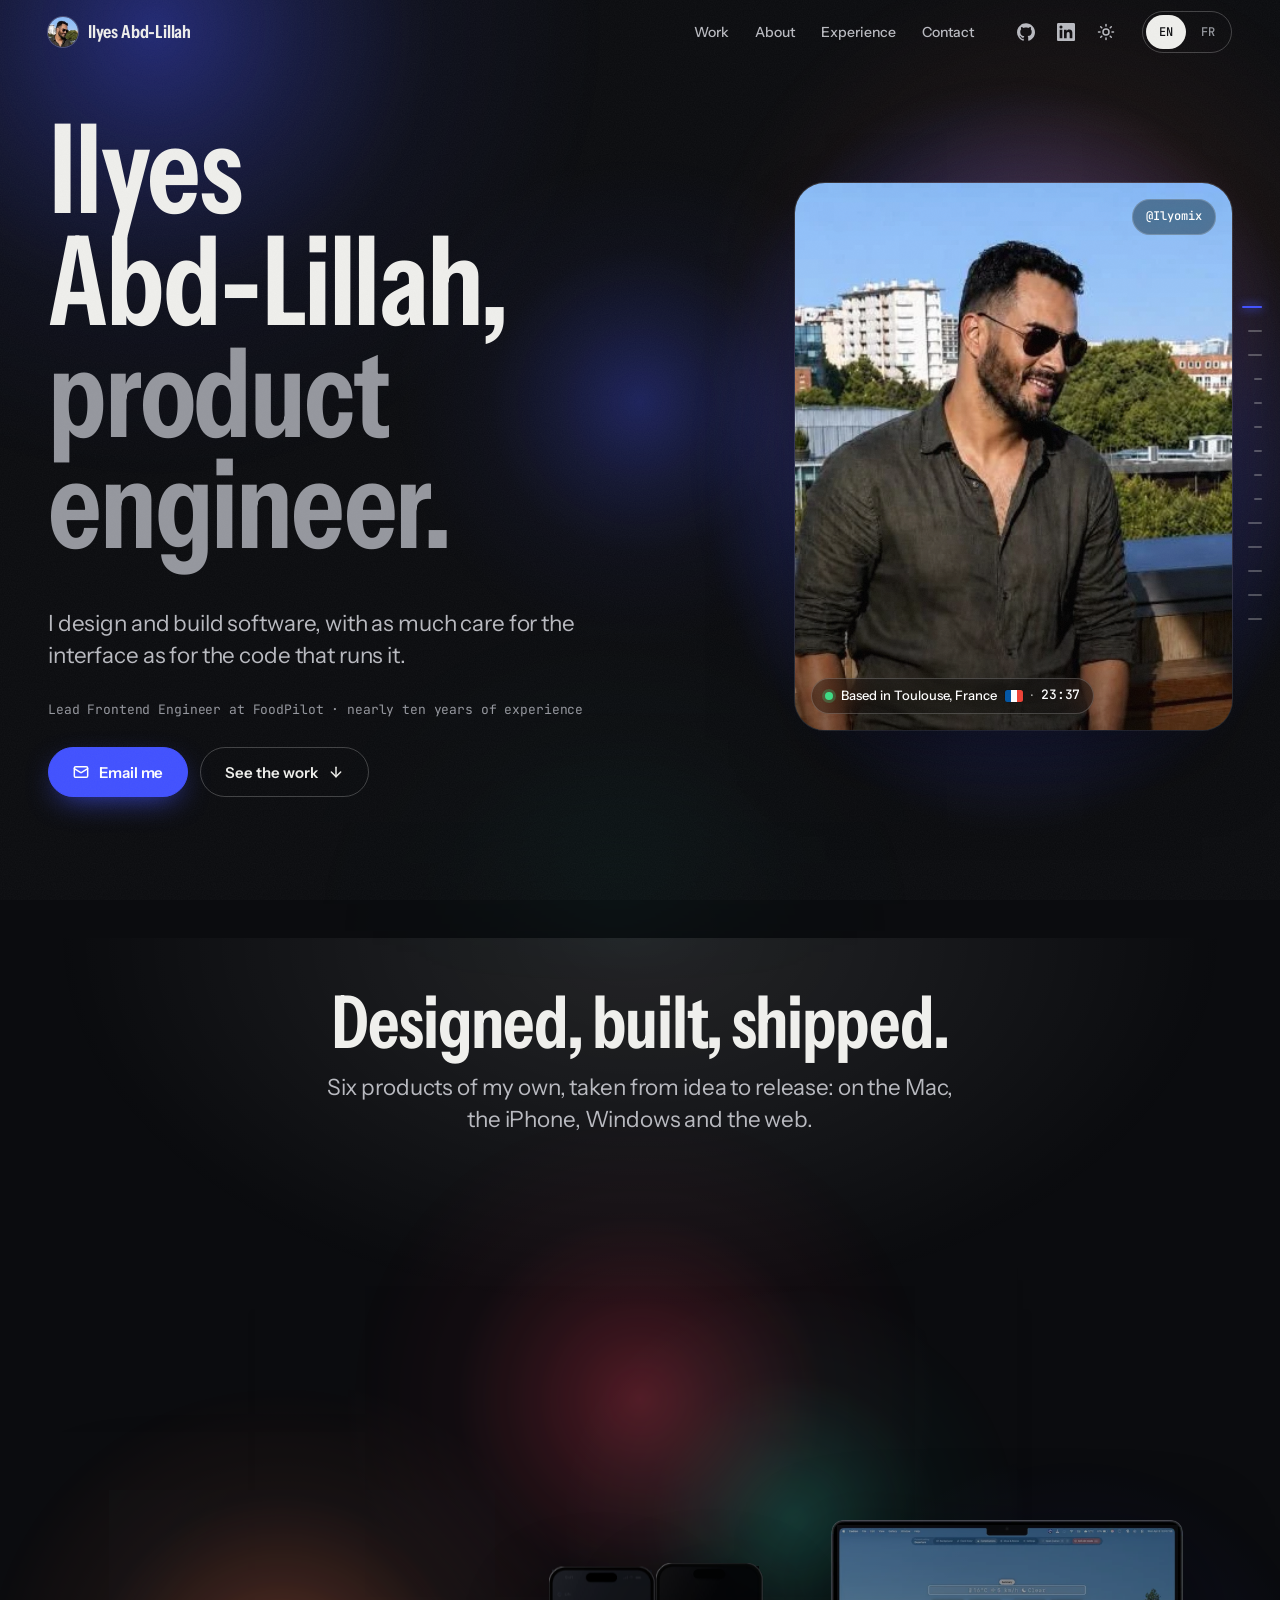
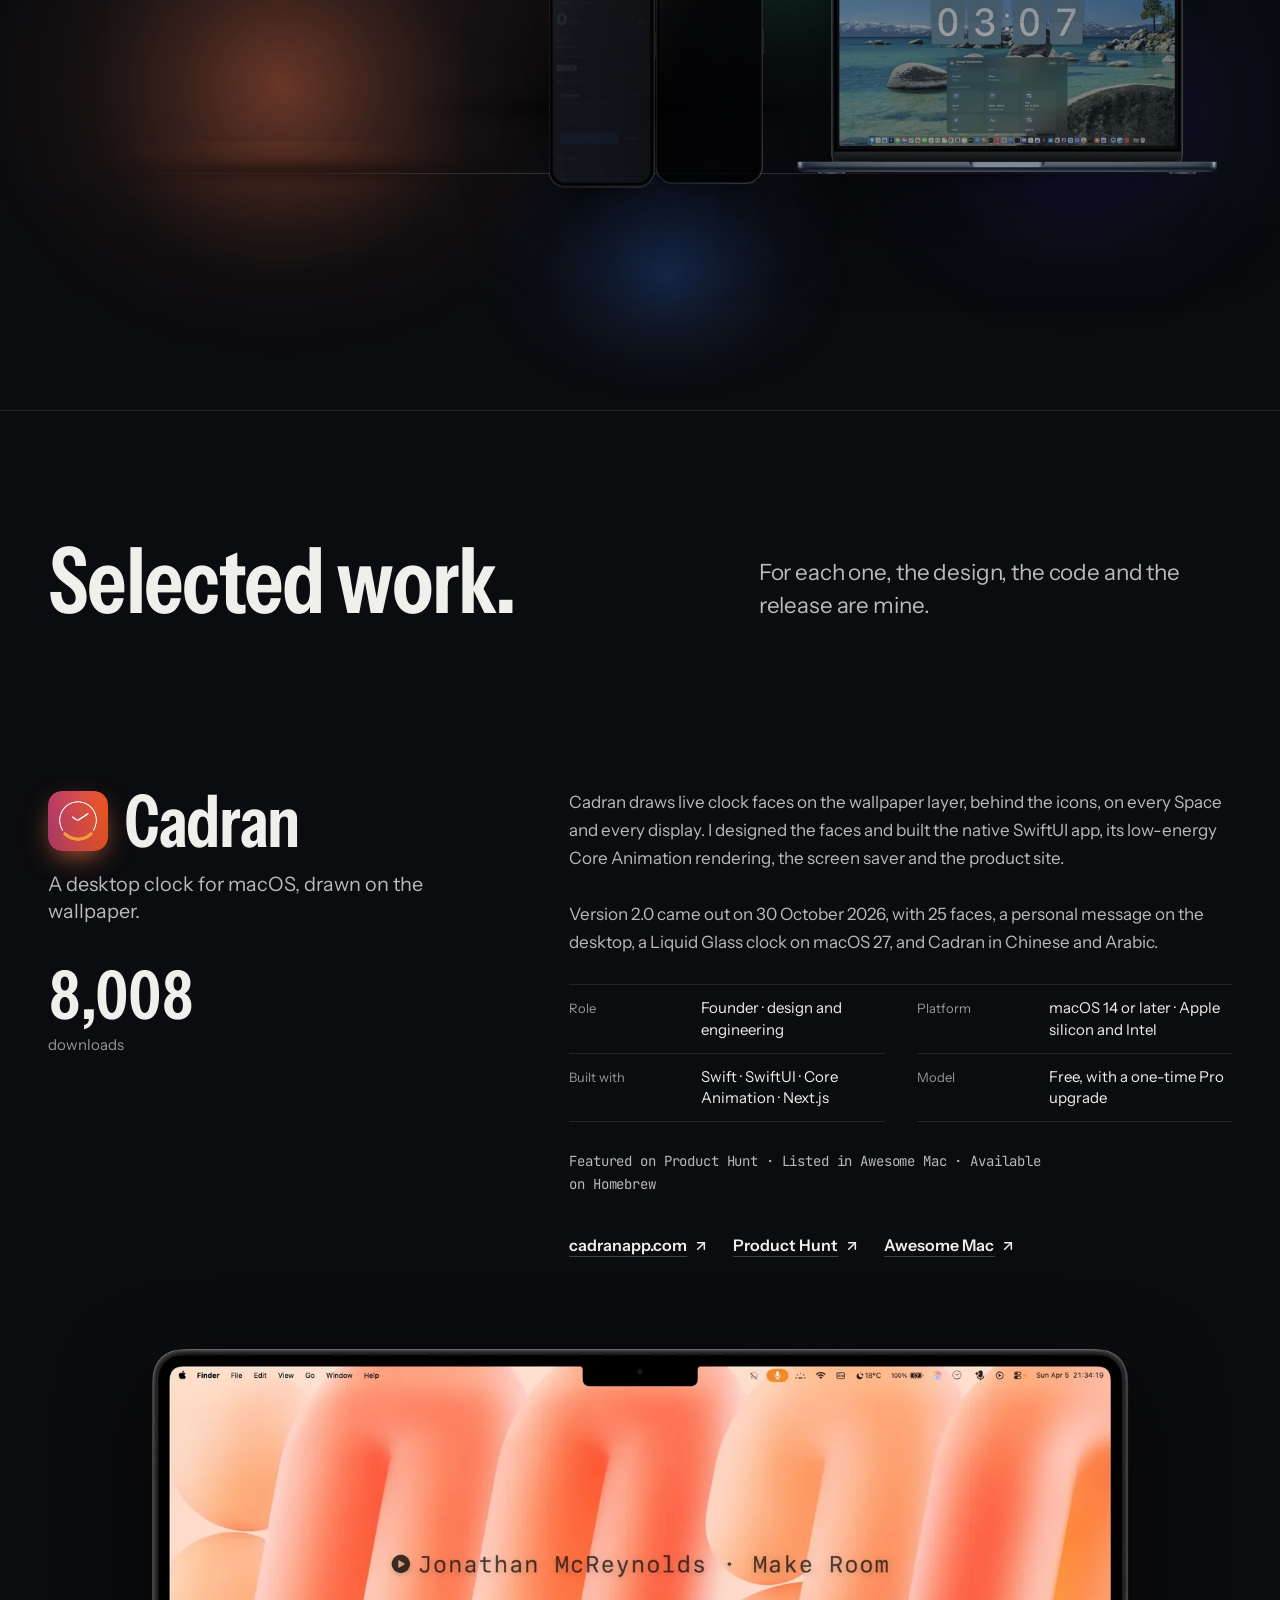
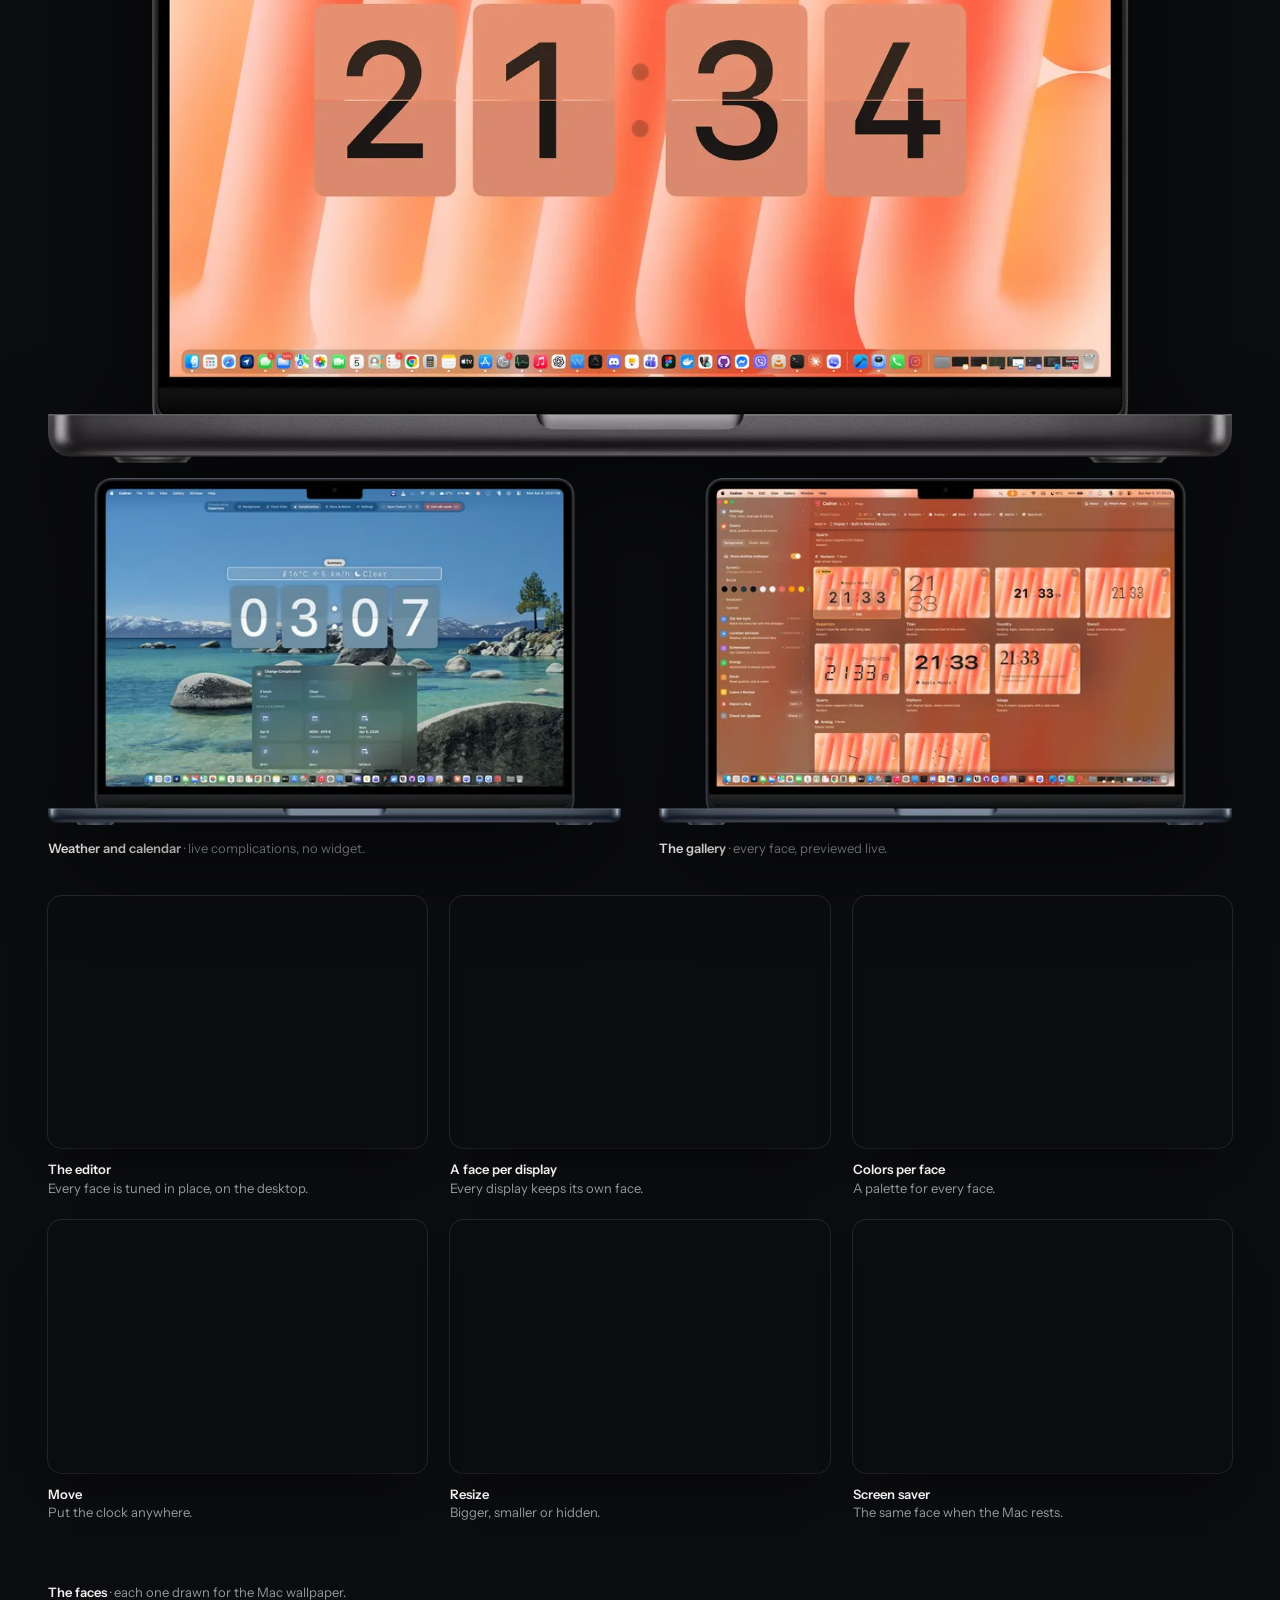
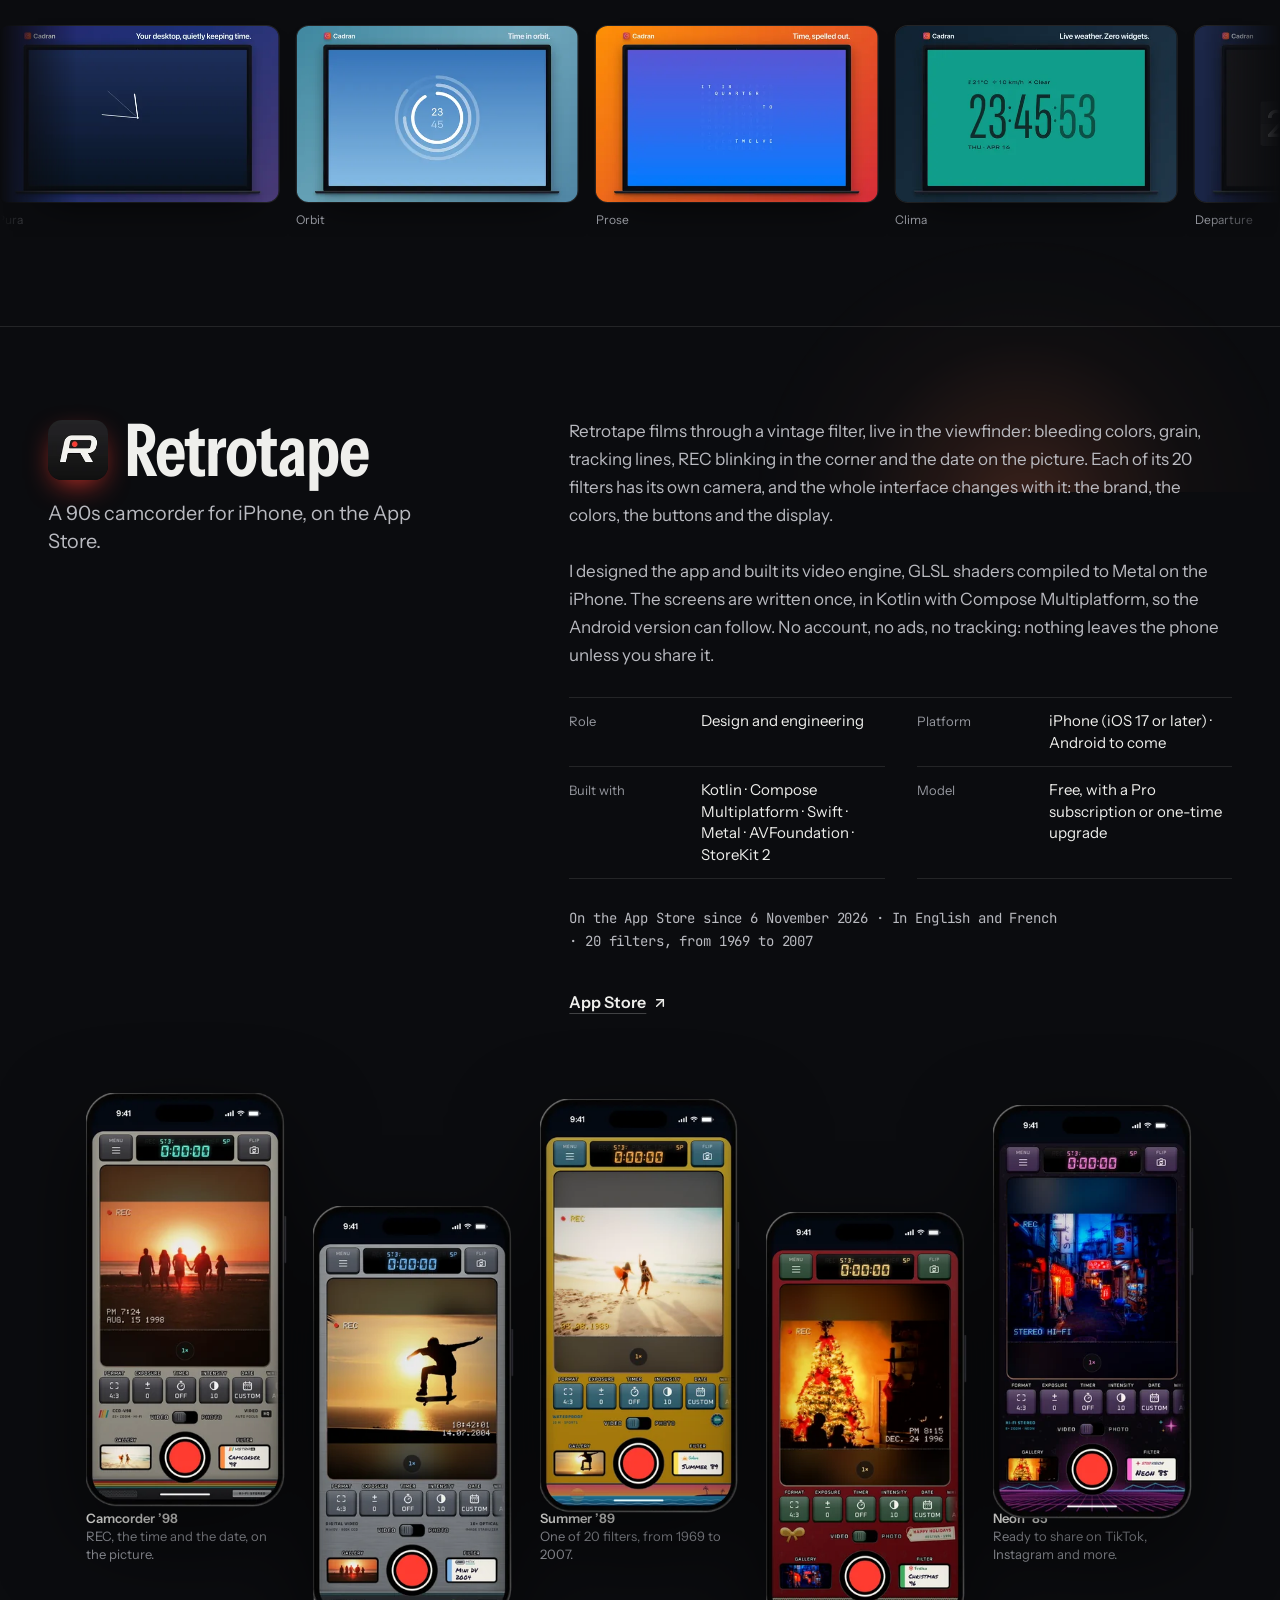
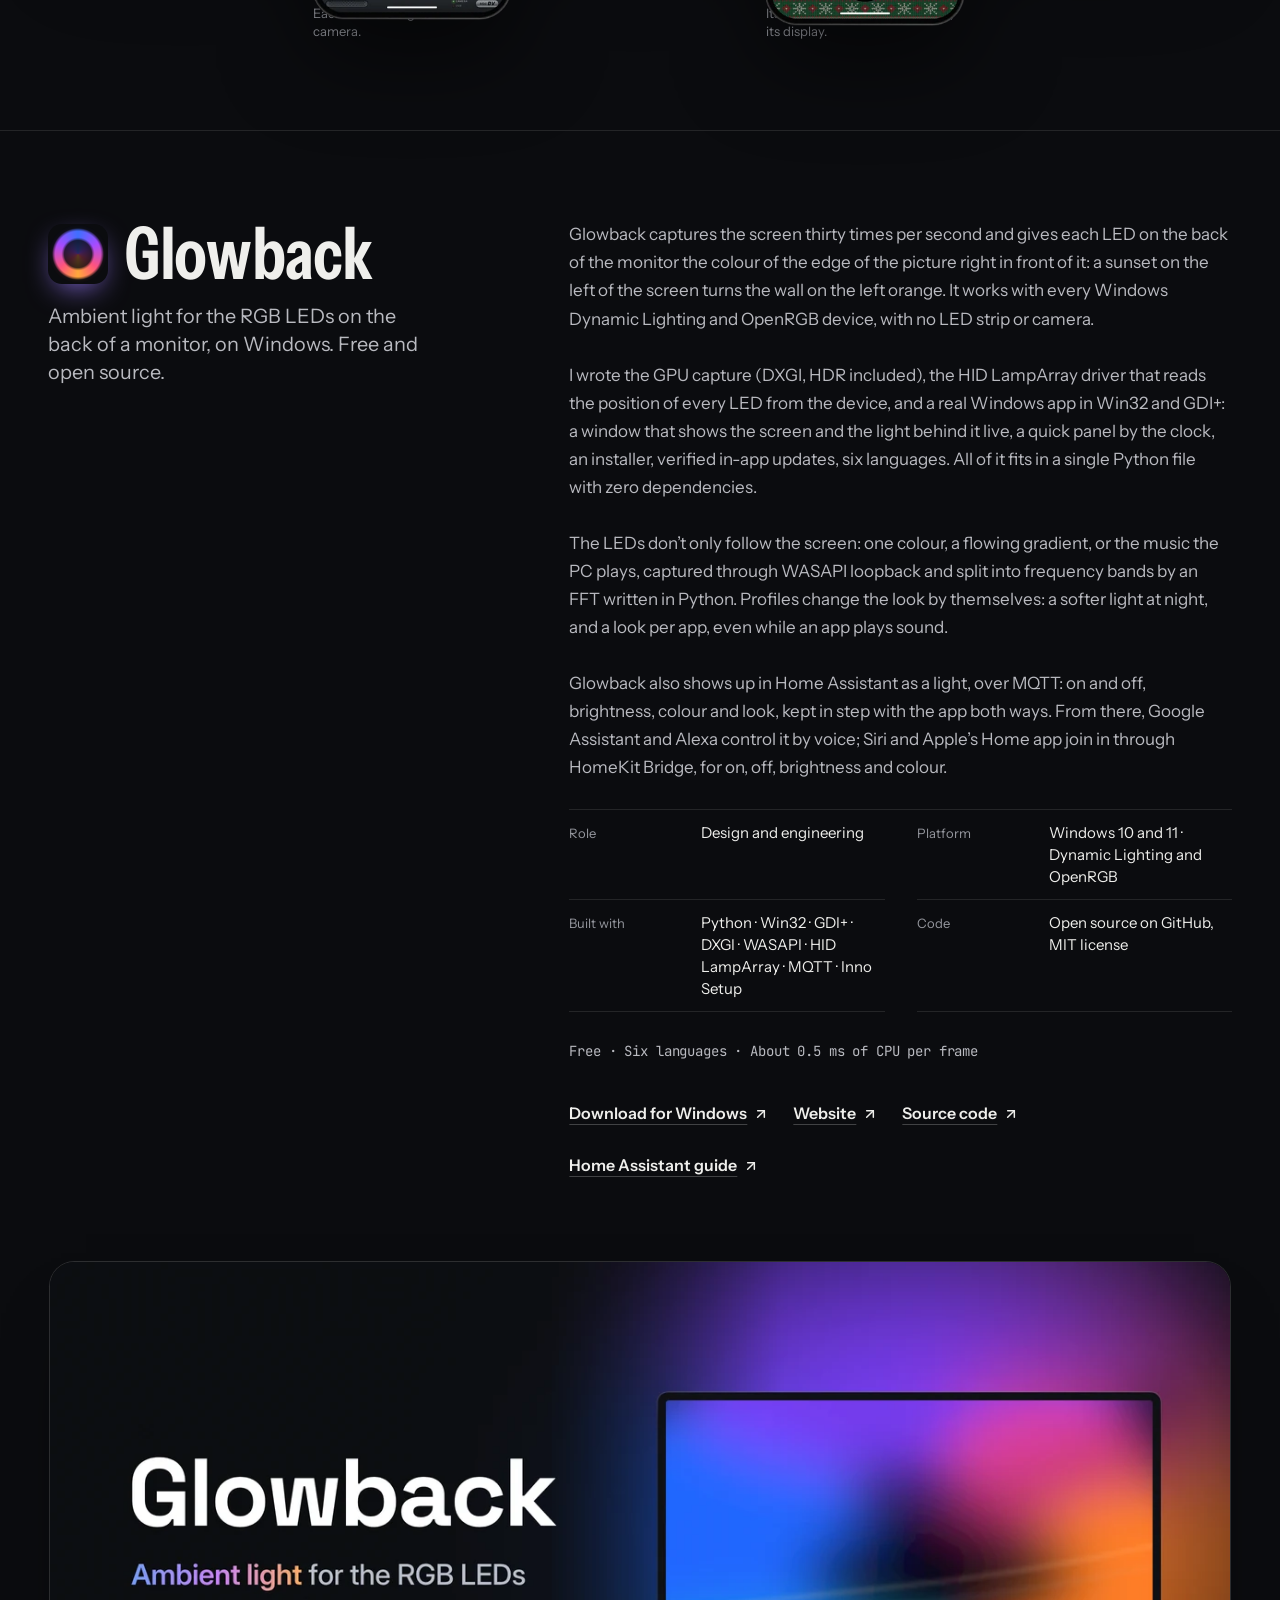
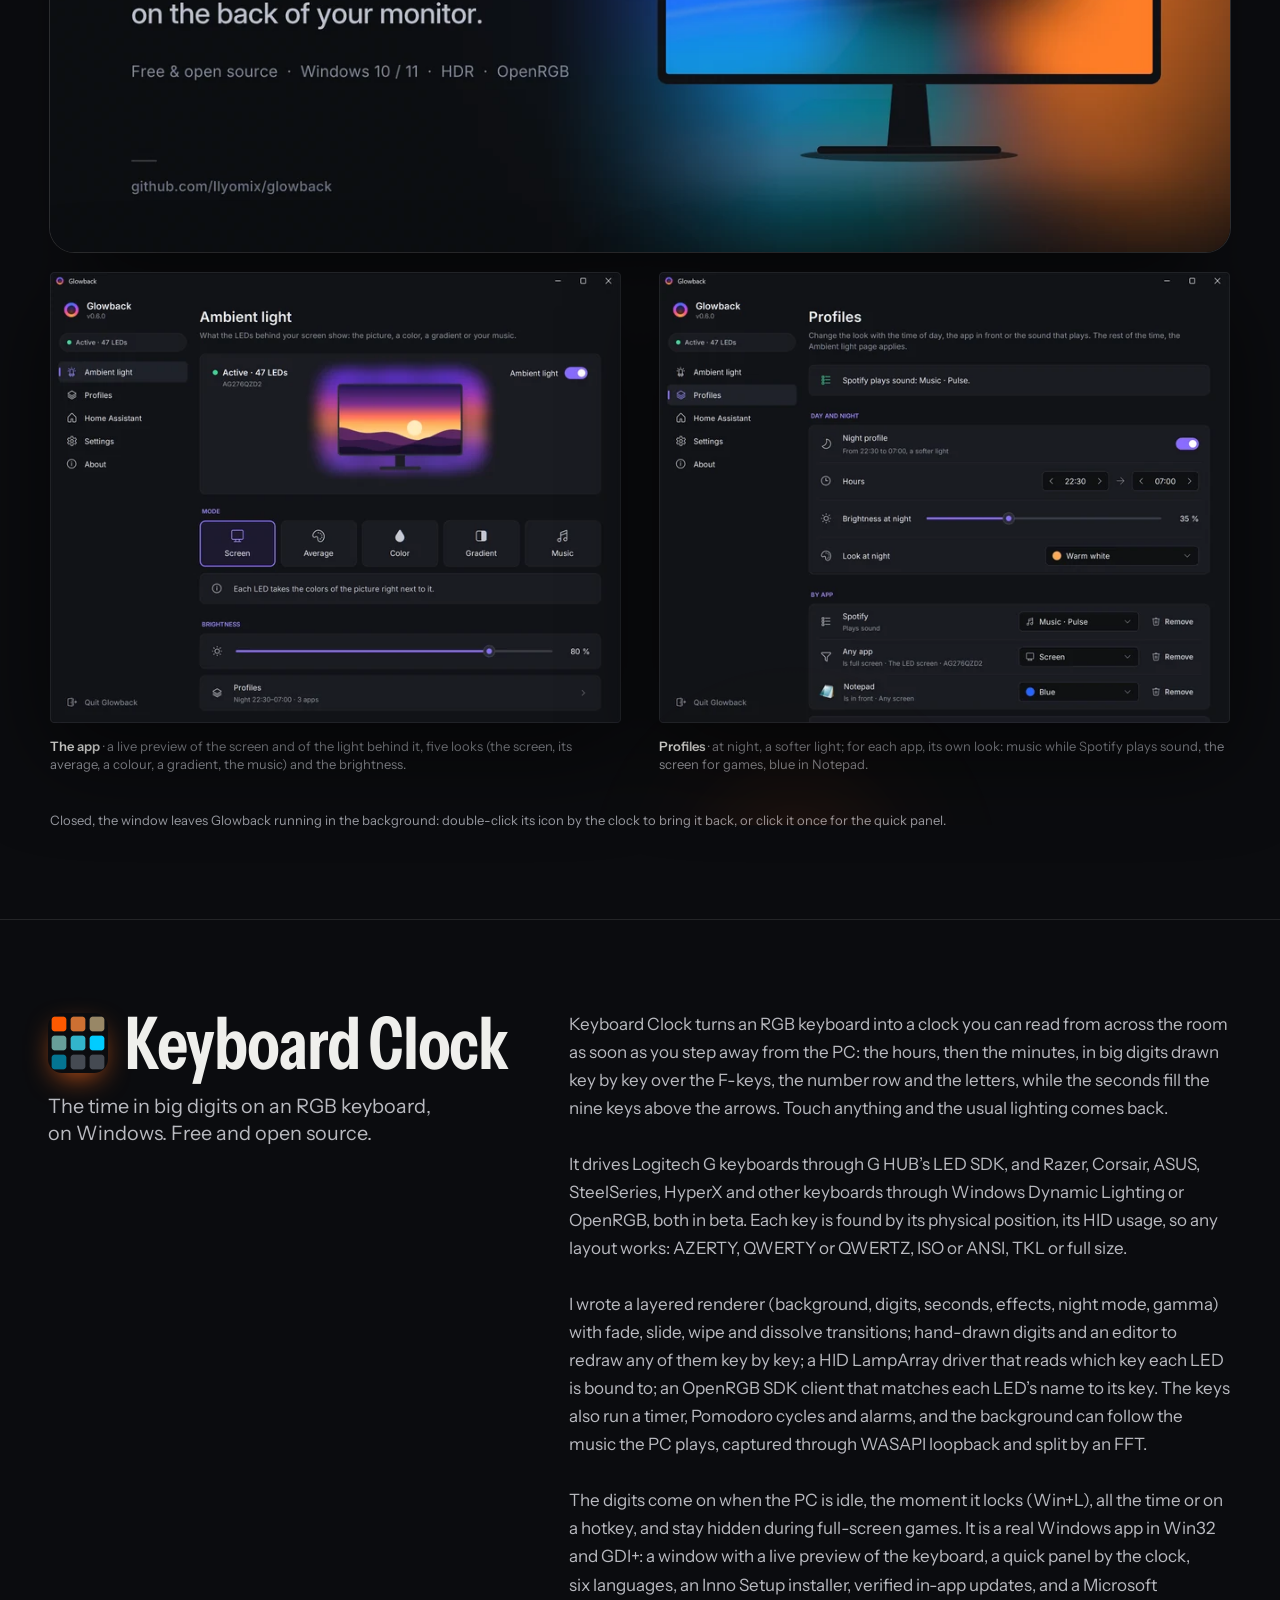
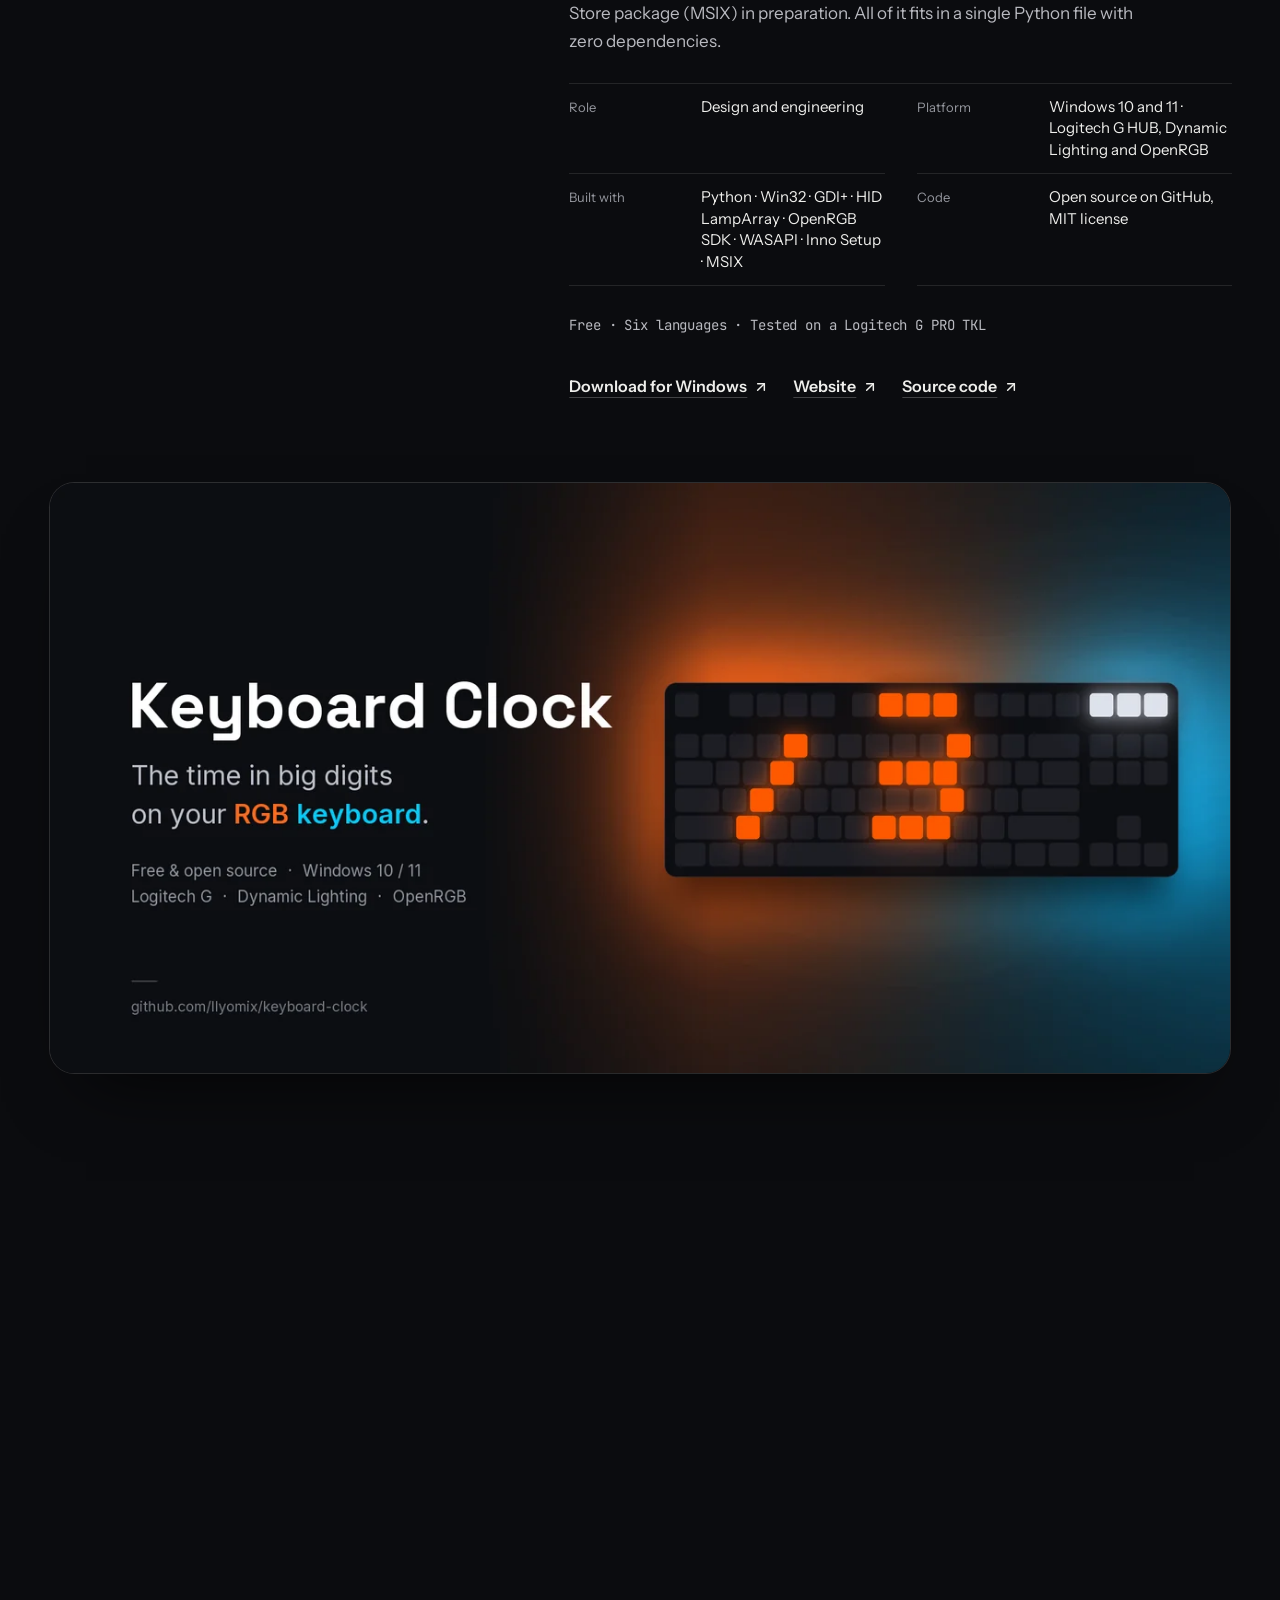
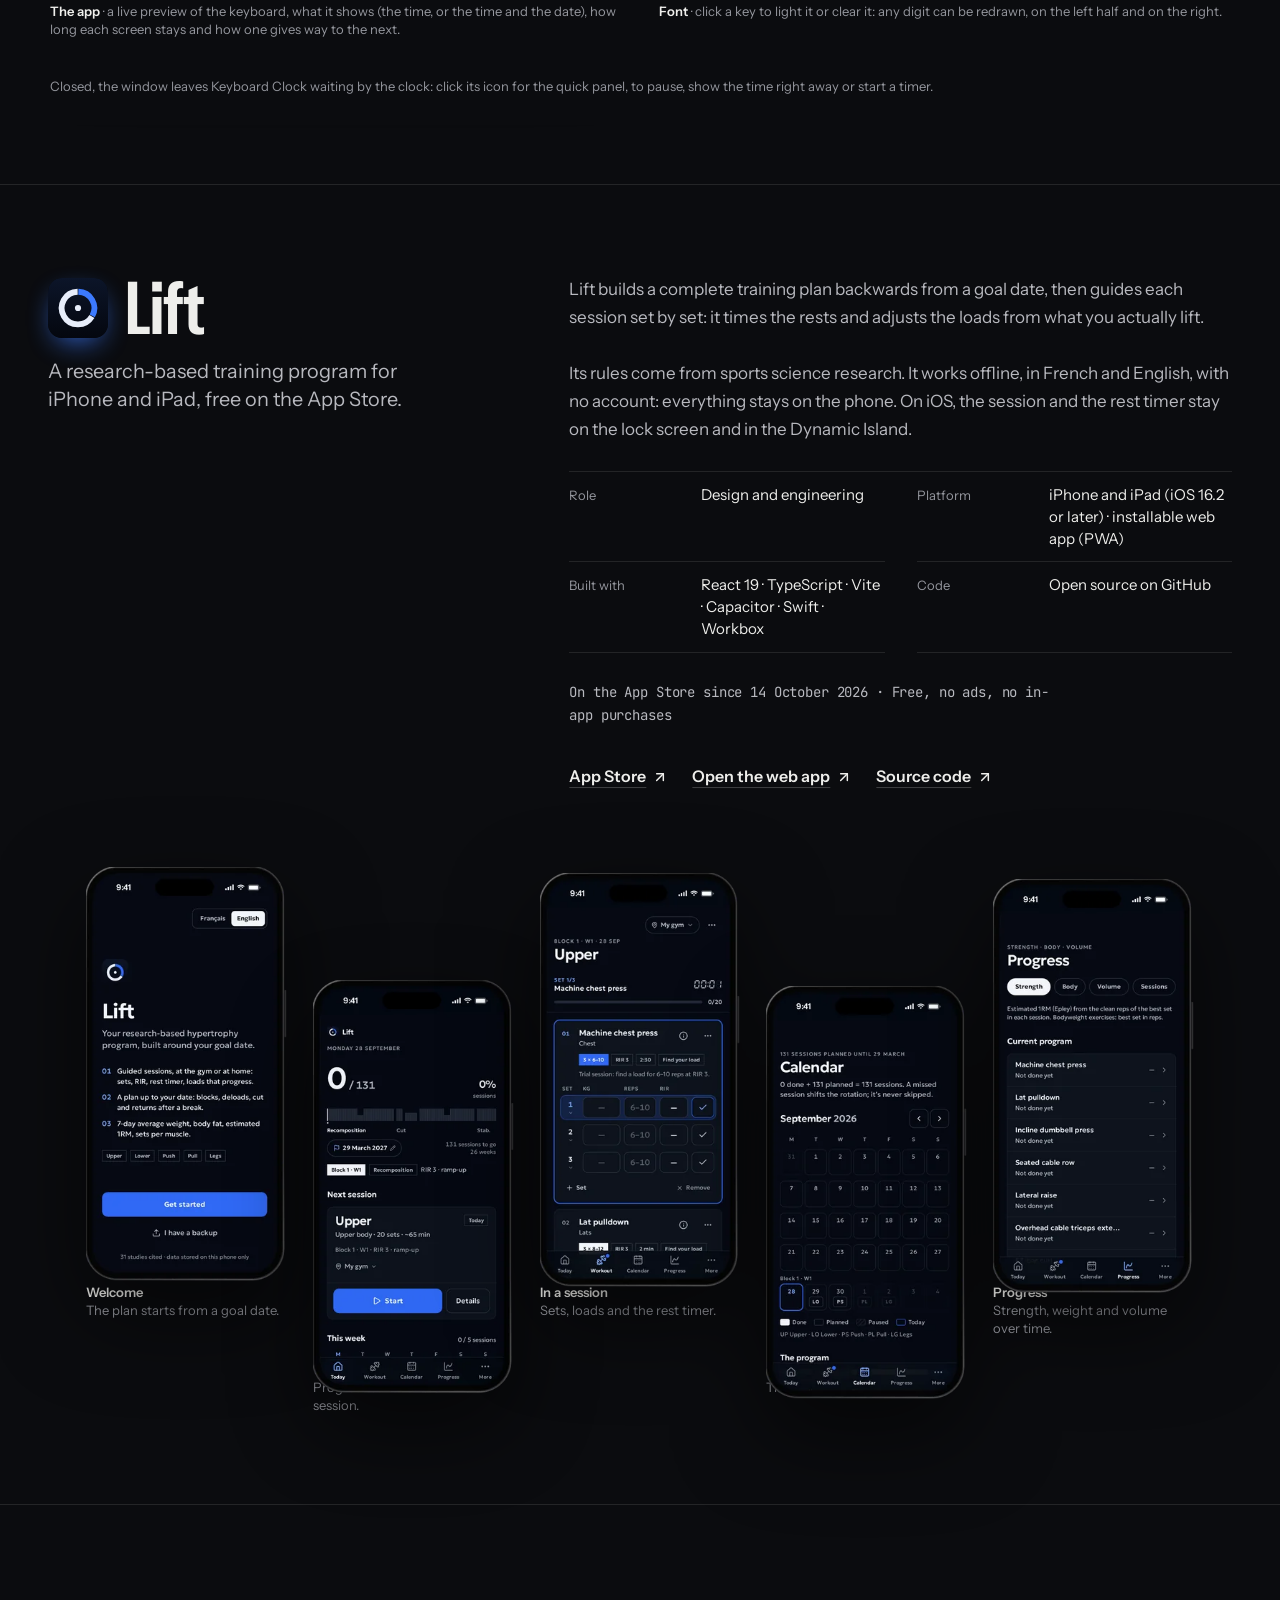
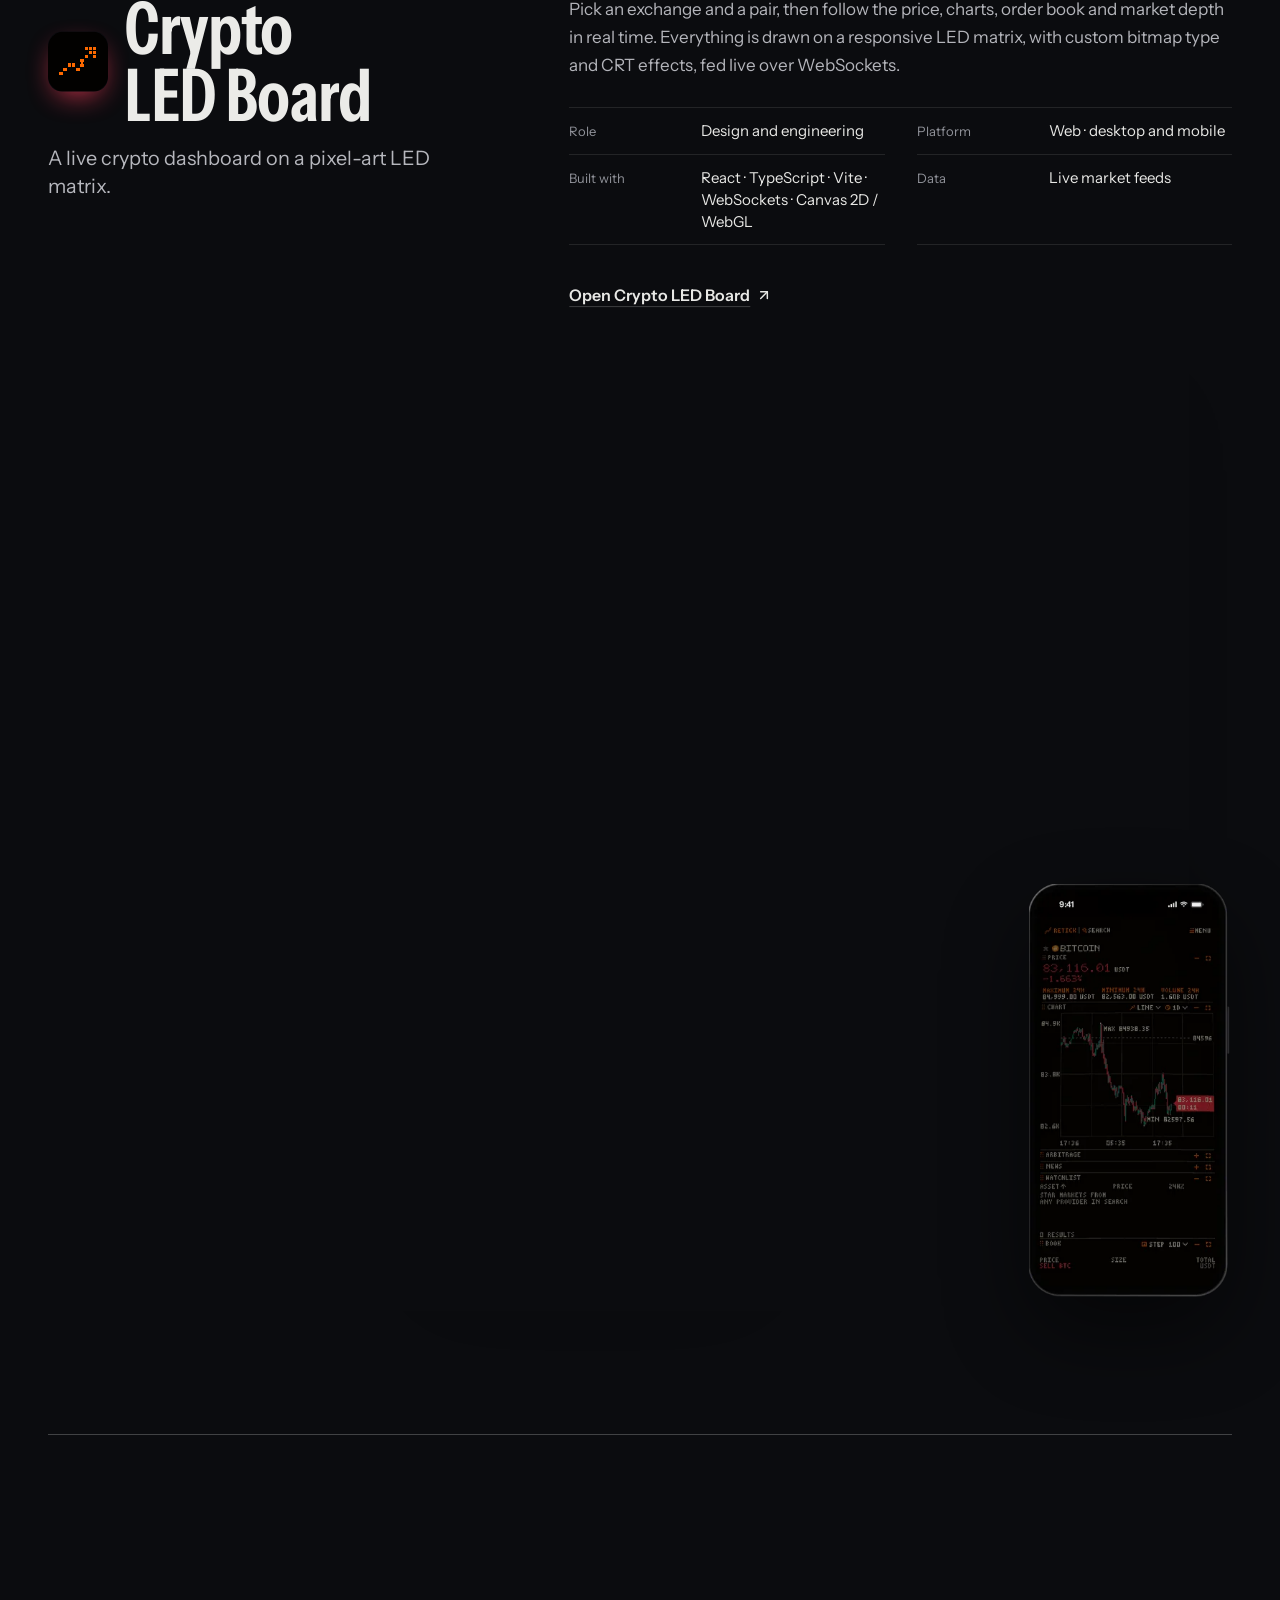
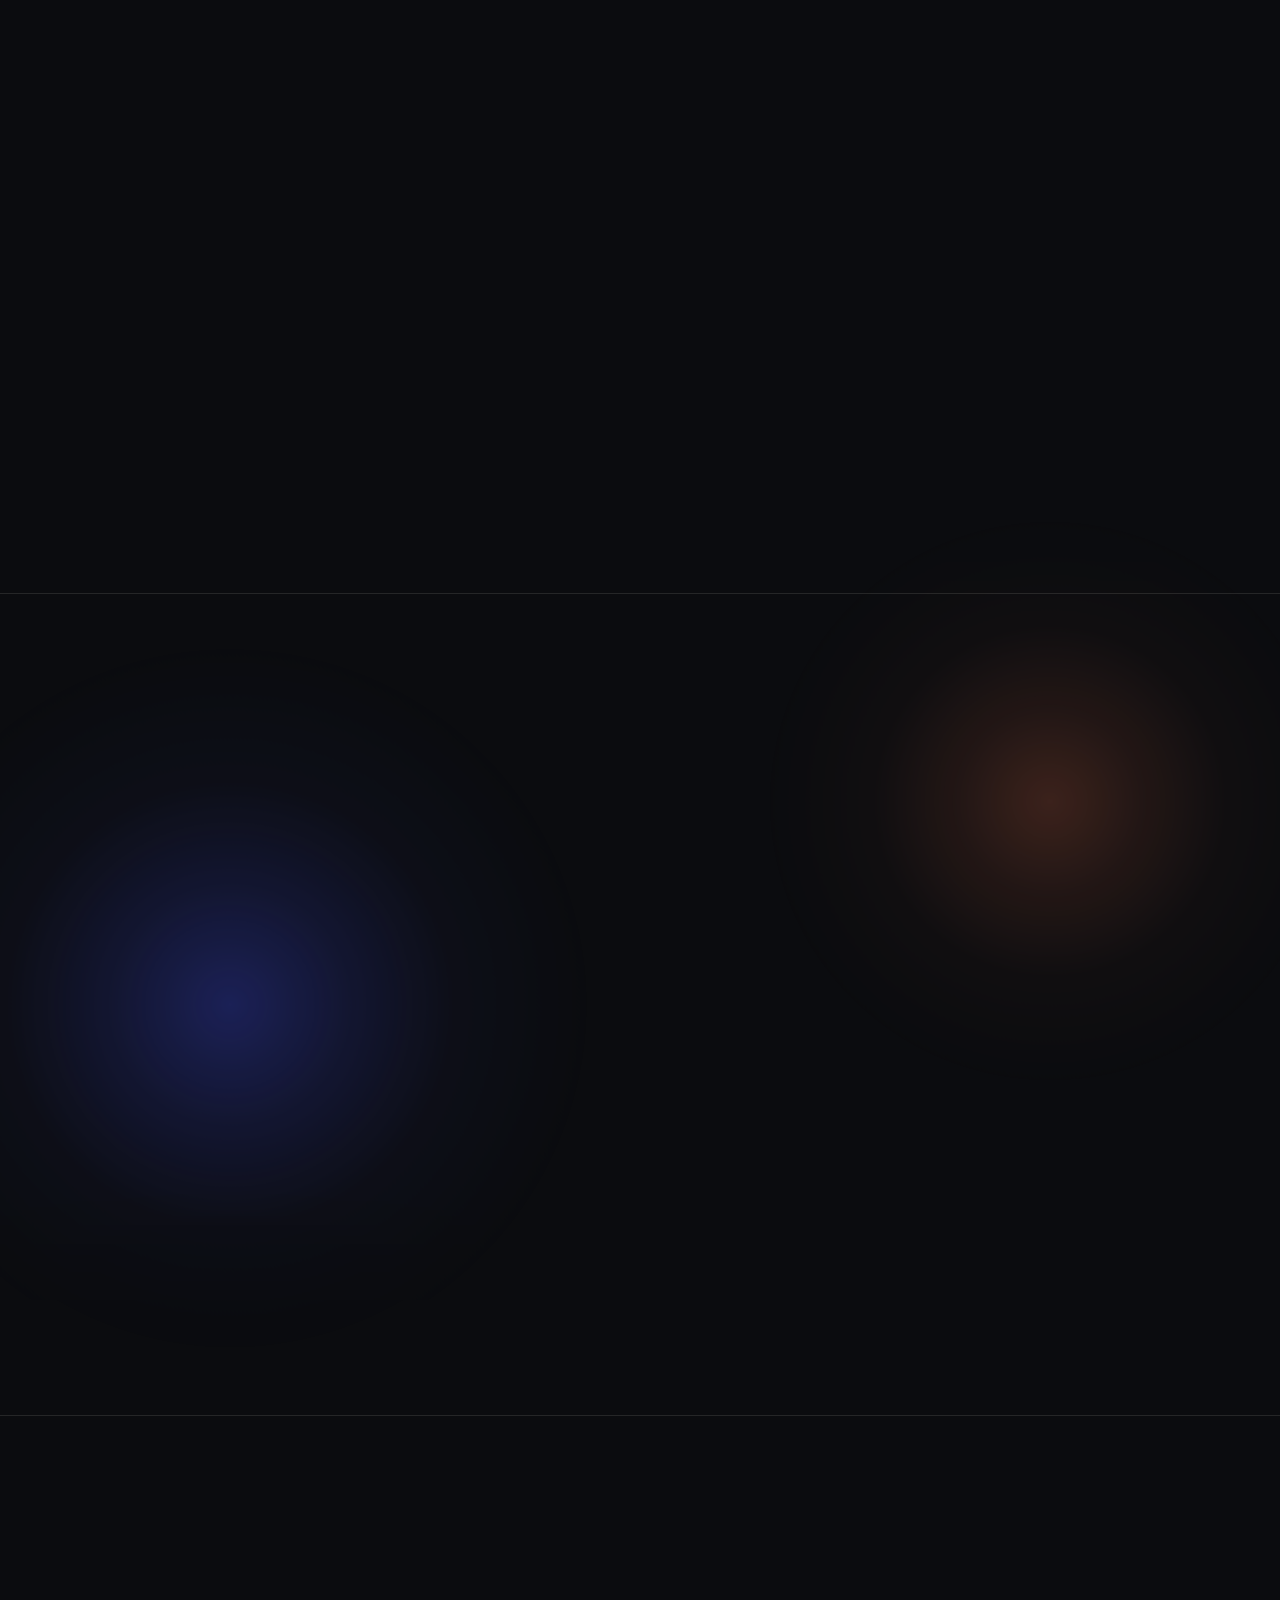
==== commit 67bbe1f4: "feat(site): Keyboard Clock, the time on RGB keyboards - Keyboard Clock joins the projects, right aft" ====
--- a/index.html
+++ b/index.html
@@ -18,7 +18,7 @@
 <meta property="og:type" content="profile">
 <meta property="og:site_name" content="Ilyes Abd-Lillah">
 <meta property="og:title" content="Ilyes Abd-Lillah · Product Engineer">
-<meta property="og:description" content="Product engineer based in Toulouse, Lead Frontend Engineer at FoodPilot, nearly a decade of experience. Products I designed and shipped: Cadran (7,000+ downloads), Retrotape, Glowback, Lift and Crypto LED Board.">
+<meta property="og:description" content="Product engineer based in Toulouse, Lead Frontend Engineer at FoodPilot, nearly a decade of experience. Products I designed and shipped: Cadran (8,000+ downloads), Retrotape, Glowback, Keyboard Clock, Lift and Crypto LED Board.">
 <meta property="og:url" content="https://ilyomix.github.io/">
 <meta property="og:locale" content="en_US">
 <meta property="og:locale:alternate" content="fr_FR">
@@ -27,15 +27,15 @@
 <meta property="og:image:type" content="image/jpeg">
 <meta property="og:image:width" content="1200">
 <meta property="og:image:height" content="630">
-<meta property="og:image:alt" content="Portrait of Ilyes Abd-Lillah, product engineer based in Toulouse, Lead Frontend Engineer at FoodPilot, with his apps Cadran, Retrotape, Glowback, Lift and Crypto LED Board.">
+<meta property="og:image:alt" content="Portrait of Ilyes Abd-Lillah, product engineer based in Toulouse, Lead Frontend Engineer at FoodPilot, with his apps Cadran, Retrotape, Glowback, Keyboard Clock, Lift and Crypto LED Board.">
 <meta property="profile:first_name" content="Ilyes">
 <meta property="profile:last_name" content="Abd-Lillah">
 <meta property="profile:username" content="Ilyomix">
 <meta name="twitter:card" content="summary_large_image">
 <meta name="twitter:title" content="Ilyes Abd-Lillah · Product Engineer">
-<meta name="twitter:description" content="Product engineer based in Toulouse, Lead Frontend Engineer at FoodPilot, nearly a decade of experience. Products I designed and shipped: Cadran (7,000+ downloads), Retrotape, Glowback, Lift and Crypto LED Board.">
+<meta name="twitter:description" content="Product engineer based in Toulouse, Lead Frontend Engineer at FoodPilot, nearly a decade of experience. Products I designed and shipped: Cadran (8,000+ downloads), Retrotape, Glowback, Keyboard Clock, Lift and Crypto LED Board.">
 <meta name="twitter:image" content="https://ilyomix.github.io/assets/og/og-en.jpg">
-<meta name="twitter:image:alt" content="Portrait of Ilyes Abd-Lillah, product engineer based in Toulouse, Lead Frontend Engineer at FoodPilot, with his apps Cadran, Retrotape, Glowback, Lift and Crypto LED Board.">
+<meta name="twitter:image:alt" content="Portrait of Ilyes Abd-Lillah, product engineer based in Toulouse, Lead Frontend Engineer at FoodPilot, with his apps Cadran, Retrotape, Glowback, Keyboard Clock, Lift and Crypto LED Board.">
 
 <link rel="icon" href="/favicon.ico" sizes="32x32">
 <link rel="icon" href="/assets/icons/icon.svg" type="image/svg+xml">
@@ -46,9 +46,9 @@
 <link rel="prefetch" href="/assets/js/gsap.min.js" as="script">
 <link rel="me" href="https://github.com/Ilyomix">
 <link rel="me" href="https://www.linkedin.com/in/ilyes-abd-lillah">
-<style>@font-face{font-family:"Instrument Sans";src:url("/assets/fonts/instrument-sans.woff2") format("woff2-variations"),url("/assets/fonts/instrument-sans.woff2") format("woff2");font-weight:400 700;font-stretch:75% 100%;font-style:normal;font-display:swap}@font-face{font-family:"JetBrains Mono";src:url("/assets/fonts/jetbrains-mono.woff2") format("woff2");font-weight:400 600;font-style:normal;font-display:swap}:root{color-scheme:dark;--paper:#0b0c0f;--paper-tint:rgba(11,12,15,0.14);--paper-2:#14151a;--paper-3:#1d1f25;--ink:#efefec;--ink-2:#b9bac0;--ink-3:#95979e;--rule:rgb(239 239 236 / 0.11);--rule-strong:rgb(239 239 236 / 0.24);--cobalt:#4151ff;--cobalt-hover:#5664ff;--on-cobalt:#ffffff;--cobalt-ink:#9da8ff;--glass:rgb(20 21 26 / 0.58);--glass-rim:rgb(255 255 255 / 0.14);--device-shadow:drop-shadow(0 34px 44px rgb(0 0 0 / 0.55));--contact:rgb(0 0 0 / 0.75);--screen-off:#030305;--l-cobalt:#4151ff;--l-coral:#ff7a4d;--l-peach:#ffb38a;--l-blue:#3d7bff;--l-sky:#4fc3ff;--l-red:#ff3f5c;--l-teal:#19d3b0;--light-o:1;--blend:screen;--font-sans:"Instrument Sans",-apple-system,BlinkMacSystemFont,"Helvetica Neue",Arial,sans-serif;--font-mono:"JetBrains Mono",ui-monospace,"SF Mono",Menlo,monospace;--gutter:clamp(20px,4vw,48px);--max:1360px;--section-y:clamp(80px,10vw,160px);--ease-out:cubic-bezier(0.16,1,0.3,1);--header-h:64px}:root[data-theme="light"]{color-scheme:light;--paper:#f3f2ee;--paper-tint:rgba(243,242,238,0.14);--paper-2:#e9e8e2;--paper-3:#dedcd5;--ink:#121316;--ink-2:#43454b;--ink-3:#5f6168;--rule:rgb(18 19 22 / 0.12);--rule-strong:rgb(18 19 22 / 0.26);--cobalt:#2b3ff0;--cobalt-hover:#1f32d6;--cobalt-ink:#2536d9;--glass:rgb(250 250 247 / 0.62);--glass-rim:rgb(255 255 255 / 0.7);--device-shadow:drop-shadow(0 28px 30px rgb(18 19 22 / 0.2));--contact:rgb(18 19 22 / 0.28);--light-o:0.42;--blend:normal}*,*::before,*::after{box-sizing:border-box}html{-webkit-text-size-adjust:100%;text-size-adjust:100%;scroll-padding-top:calc(var(--header-h) + 16px);overflow-x:clip}body{margin:0;background:var(--paper);color:var(--ink);font:400 1rem/1.6 var(--font-sans);font-stretch:100%;-webkit-font-smoothing:antialiased;-moz-osx-font-smoothing:grayscale;text-rendering:optimizeLegibility;overflow-x:clip;transition:background-color 300ms linear,color 300ms linear}body::after{content:"";position:fixed;inset:0;z-index:90;pointer-events:none;opacity:0.05;background-image:url("data:image/svg+xml,%3Csvg xmlns='http://www.w3.org/2000/svg' width='160' height='160'%3E%3Cfilter id='n'%3E%3CfeTurbulence type='fractalNoise' baseFrequency='.85' numOctaves='3' stitchTiles='stitch'/%3E%3CfeColorMatrix values='0 0 0 0 .5 0 0 0 0 .5 0 0 0 0 .5 0 0 0 1 0'/%3E%3C/filter%3E%3Crect width='100%25' height='100%25' filter='url(%23n)'/%3E%3C/svg%3E")}[data-theme="light"] body::after{opacity:0.035}img{display:block;max-width:100%;height:auto}a{color:inherit}h1,h2,h3,p,dl,dd,ul,ol,figure{margin:0}ul,ol{padding:0;list-style:none}::selection{background:var(--cobalt);color:var(--on-cobalt)}:focus-visible{outline:2px solid var(--cobalt);outline-offset:3px;border-radius:4px}:focus:not(:focus-visible){outline:none}main,.site-header{overflow-x:clip}.skip{position:absolute;left:var(--gutter);top:8px;z-index:60;padding:10px 16px;background:var(--ink);color:var(--paper);font-weight:600;text-decoration:none;border-radius:999px}.skip:not(:focus){width:1px;height:1px;padding:0;overflow:hidden;clip-path:inset(50%);white-space:nowrap}.wrap{position:relative;width:100%;max-width:calc(var(--max) + 2 * var(--gutter));margin:0 auto;padding:0 var(--gutter)}.mono{font-family:var(--font-mono);font-variant-numeric:tabular-nums;letter-spacing:-0.01em}.sr-only{position:absolute;width:1px;height:1px;overflow:hidden;clip:rect(0 0 0 0);white-space:nowrap}.lights{position:absolute;inset:-12% 0;z-index:-1;pointer-events:none;overflow:hidden;-webkit-mask-image:linear-gradient(180deg,transparent 0%,#000 22%,#000 78%,transparent 100%);mask-image:linear-gradient(180deg,transparent 0%,#000 22%,#000 78%,transparent 100%)}.hero-lights{inset:-30% 0 -12% 0;-webkit-mask-image:linear-gradient(180deg,#000 0%,#000 72%,transparent 100%);mask-image:linear-gradient(180deg,#000 0%,#000 72%,transparent 100%)}.contact-lights{inset:-10% 0 0 0;-webkit-mask-image:linear-gradient(180deg,transparent 0%,#000 26%,#000 100%);mask-image:linear-gradient(180deg,transparent 0%,#000 26%,#000 100%)}.lights i{position:absolute;left:var(--x);top:var(--y);width:var(--s,60vmax);aspect-ratio:1;border-radius:50%;translate:-50% -50%;background:radial-gradient(closest-side,var(--c) 0%,color-mix(in srgb,var(--c) 46%,transparent) 34%,color-mix(in srgb,var(--c) 12%,transparent) 62%,transparent 100%);opacity:calc(var(--o,0.5) * var(--light-o));mix-blend-mode:var(--blend);will-change:transform}.section-lit{position:relative;isolation:isolate}.display{font-stretch:75%;font-weight:640;letter-spacing:-0.018em;line-height:0.9;text-wrap:balance}.h-section{font-size:clamp(2.75rem,1.4rem + 5.4vw,6.5rem)}.h-project{font-size:clamp(2.5rem,1.5rem + 3.8vw,5rem);line-height:0.92}.lede{font-size:clamp(1.125rem,1rem + 0.5vw,1.4375rem);line-height:1.45;letter-spacing:-0.006em;color:var(--ink-2);text-wrap:pretty}.facts{font-size:0.8125rem;line-height:1.5;color:var(--ink-3)}.site-header{position:sticky;top:0;z-index:50;border-bottom:1px solid transparent;transition:border-color 200ms linear,background-color 200ms linear}.site-header.is-scrolled{border-bottom-color:var(--rule);background:color-mix(in srgb,var(--paper) 72%,transparent);-webkit-backdrop-filter:blur(18px) saturate(1.5);backdrop-filter:blur(18px) saturate(1.5)}@media (max-width:900px){.site-header,.site-header.is-scrolled{background-color:var(--paper);border-bottom-color:var(--rule);-webkit-backdrop-filter:none;backdrop-filter:none;transition:none}body::after{display:none}}.site-header .wrap{height:var(--header-h);display:flex;align-items:center;gap:20px}.wordmark{font-stretch:80%;font-weight:650;font-size:1.125rem;letter-spacing:-0.01em;text-decoration:none;white-space:nowrap;margin-right:auto;display:inline-flex;align-items:center;gap:10px;min-height:44px}.avatar{width:30px;height:30px;border-radius:50%;object-fit:cover;flex:none;box-shadow:0 0 0 1px var(--rule-strong)}.tools{display:inline-flex;align-items:center;gap:0;margin-right:-4px}.icon-btn{display:inline-flex;align-items:center;justify-content:center;width:40px;height:40px;border-radius:999px;color:var(--ink-2);transition:color 160ms linear,background-color 160ms linear}.icon-btn:hover{color:var(--ink);background:var(--paper-2)}.icon-btn svg{width:18px;height:18px}.nav{display:flex;align-items:center;gap:2px}.nav a{display:inline-flex;align-items:center;min-height:44px;padding:0 12px;font-size:0.875rem;font-weight:500;color:var(--ink-2);text-decoration:none;border-radius:999px;transition:color 160ms linear,background-color 160ms linear}.nav a:hover{color:var(--ink);background:var(--paper-2)}.header-place{display:grid;grid-template-columns:1fr;font-size:0.8125rem;font-weight:500;color:var(--ink-2);white-space:nowrap;transition:grid-template-columns 460ms var(--ease-out),margin-left 460ms var(--ease-out),opacity 260ms linear 160ms,visibility 0s linear 0s}.header-place-in{display:inline-flex;align-items:center;gap:8px;min-width:0;overflow:hidden}.header-place-in>svg:first-child{width:13px;height:13px;flex:none}.header-place .mono{color:var(--ink-3);font-size:0.75rem}.place-sep{color:var(--ink-3)}.js .header-place:not(.is-shown){grid-template-columns:0fr;margin-left:-20px;opacity:0;visibility:hidden;transition:grid-template-columns 460ms var(--ease-out),margin-left 460ms var(--ease-out),opacity 140ms linear,visibility 0s linear 460ms}@media (max-width:1279px){.place-lead{display:none}}.flag{width:18px;height:12px;border-radius:2.5px;flex:none;box-shadow:0 0 0 0.5px rgb(0 0 0 / 0.25)}.theme-toggle{display:none;align-items:center;justify-content:center;width:40px;height:40px;border:0;border-radius:999px;background:transparent;color:var(--ink-2);cursor:pointer;transition:color 160ms linear,background-color 160ms linear}.js .theme-toggle{display:inline-flex}.theme-toggle:hover{color:var(--ink);background:var(--paper-2)}.theme-toggle svg{width:18px;height:18px}.theme-toggle .i-moon{display:none}[data-theme="light"] .theme-toggle .i-moon{display:block}[data-theme="light"] .theme-toggle .i-sun{display:none}.lang-switch{display:inline-flex;padding:3px;gap:2px;border:1px solid var(--rule-strong);border-radius:999px}.lang-switch a{display:inline-flex;align-items:center;justify-content:center;min-width:40px;height:34px;padding:0 10px;border-radius:999px;font:500 0.75rem/1 var(--font-mono);letter-spacing:0.02em;color:var(--ink-3);text-decoration:none;transition:color 160ms linear,background-color 160ms linear}.lang-switch a:hover{color:var(--ink)}.lang-switch a[aria-current="page"]{background:var(--ink);color:var(--paper)}@media (max-width:900px){.nav,.header-place{display:none}}@media (max-width:520px){.site-header .wrap{gap:8px}.wordmark{gap:8px}.avatar{width:28px;height:28px}.icon-btn,.theme-toggle{width:36px}.lang-switch a{min-width:34px;padding:0 8px}}@media (max-width:380px){.wordmark{font-size:1.0625rem}}@media (max-width:350px){.js .theme-toggle{display:none}}.toc{--toc-accent:var(--cobalt);position:fixed;z-index:45}.toc-toggle{display:none}.toc-panel,.toc-list{position:relative}.toc ol{display:grid;gap:2px}.toc a{position:relative;display:flex;align-items:center;height:var(--row);text-decoration:none;font-weight:500;line-height:1;transition:color 160ms linear,background-color 200ms linear}.toc-label{overflow:hidden;white-space:nowrap}.toc-dot{position:absolute;top:0;background:var(--toc-accent);box-shadow:0 0 10px 1px color-mix(in srgb,var(--toc-accent) 70%,transparent);opacity:0;translate:0 var(--dot-y,0px);transition:translate 420ms var(--ease-out),background-color 300ms linear,box-shadow 300ms linear,opacity 200ms linear;pointer-events:none}.toc.is-ready .toc-dot{opacity:1}@media (min-width:1100px){.toc{--row:24px;--tick:14px;right:clamp(2px,2.5vw - 26px,18px);top:50%;translate:0 -50%}.toc-sub{--tick:8px}.toc-panel{display:grid;padding-bottom:8px;border-radius:18px}.toc-panel::before{content:"";position:absolute;inset:0;z-index:-1;border-radius:inherit;background:var(--glass);box-shadow:inset 0 0 0 1px var(--glass-rim),0 18px 40px -20px rgb(0 0 0 / 0.6);-webkit-backdrop-filter:blur(16px) saturate(1.4);backdrop-filter:blur(16px) saturate(1.4);opacity:0;transition:opacity 220ms linear}.toc-head{height:34px;max-width:0;overflow:hidden;padding-top:14px;font-size:0.6875rem;line-height:1;letter-spacing:0.04em;text-transform:uppercase;white-space:nowrap;color:var(--ink-3);opacity:0;transition:max-width 360ms var(--ease-out),padding 360ms var(--ease-out),opacity 200ms linear}.toc ol{gap:0}.toc a{justify-content:flex-end;padding:0 12px 0 10px;font-size:0.8125rem;color:var(--ink-3);transition:color 160ms linear,padding 360ms var(--ease-out)}.toc a::after{content:"";flex:none;width:var(--tick);height:2px;border-radius:1px;background:color-mix(in srgb,var(--ink) 28%,transparent);transition:width 300ms var(--ease-out),margin 300ms var(--ease-out),background-color 160ms linear}.toc a:hover,.toc a:focus-visible,.toc a[aria-current]{color:var(--ink)}.toc a:focus-visible{outline-offset:-2px;border-radius:9px}.toc a:hover::after,.toc a:focus-visible::after{width:calc(var(--tick) + 4px);margin-left:-4px;background:color-mix(in srgb,var(--ink) 64%,transparent)}.toc-ico{display:none}.toc-label{flex:1;max-width:0;opacity:0;translate:8px 0;transition:max-width 360ms var(--ease-out),margin 360ms var(--ease-out),translate 360ms var(--ease-out),opacity 200ms linear}.toc-sub .toc-label{text-indent:12px}.toc-dot{right:12px;width:20px;height:2px;border-radius:1px}.toc:hover .toc-panel::before,.toc:focus-within .toc-panel::before{opacity:1}.toc:hover .toc-head,.toc:focus-within .toc-head{max-width:14rem;padding-left:16px;padding-right:16px;opacity:1}.toc:hover a,.toc:focus-within a{padding-left:16px}.toc:hover .toc-label,.toc:focus-within .toc-label{max-width:14rem;margin-right:18px;opacity:1;translate:none}}@media (min-width:1100px) and (max-height:560px){.toc{--row:20px}}@media (min-width:1100px) and (max-height:450px){.toc{display:none}}@media (max-width:1099px){html.js{scroll-padding-top:calc(var(--header-h) + 64px)}.toc{--row:44px;left:0;right:0;top:var(--header-h);translate:0 -100%;visibility:hidden;transition:translate 380ms var(--ease-out),visibility 0s linear 380ms}html:not(.js) .toc{display:none}.toc.is-past{translate:none;visibility:visible;transition:translate 380ms var(--ease-out),visibility 0s}.toc-toggle{display:flex;align-items:center;gap:12px;width:100%;height:48px;padding:0 var(--gutter);border:0;border-bottom:1px solid var(--rule);background:var(--paper);color:var(--ink);font:600 0.9375rem/1 var(--font-sans);text-align:left;cursor:pointer}.toc-now{display:inline-flex;align-items:center;gap:10px;min-width:0;margin-right:auto}.toc-now .toc-label{max-width:none;margin:0;opacity:1;overflow:hidden;text-overflow:ellipsis}.toc-now .toc-ico img{opacity:1}.toc-title{font-size:0.6875rem;font-weight:500;letter-spacing:0.04em;text-transform:uppercase;color:var(--ink-3);white-space:nowrap}.toc-chev{width:18px;height:18px;flex:none;color:var(--ink-3);transition:rotate 300ms var(--ease-out)}.toc.is-open .toc-chev{rotate:180deg}.toc-panel{display:none;max-height:calc(100svh - var(--header-h) - 48px - 24px);overflow-y:auto;padding:8px var(--gutter) 12px;border-radius:0 0 22px 22px;background:var(--paper);box-shadow:0 24px 40px -18px rgb(0 0 0 / 0.55);border-bottom:1px solid var(--rule);-webkit-backdrop-filter:none;backdrop-filter:none}.toc.is-open .toc-panel{display:grid}.toc-head{display:none}.toc ol{gap:2px}.toc a{padding:0 12px 0 22px;border-radius:12px;font-size:0.9375rem;color:var(--ink-2)}.toc a:hover{color:var(--ink);background:color-mix(in srgb,var(--ink) 7%,transparent)}.toc a[aria-current]{color:var(--ink);background:color-mix(in srgb,var(--accent) 16%,transparent)}.toc-ico{display:grid;place-items:center;width:22px;height:22px;flex:none}.toc-ico img{width:22px;height:22px;border-radius:6px;object-fit:cover;opacity:0.62;transition:opacity 200ms linear}.toc-ico img.round{border-radius:50%}.toc-ico svg{width:18px;height:18px}.toc a:hover img,.toc a[aria-current] img{opacity:1}.toc ol .toc-label{max-width:none;margin-left:12px;opacity:1}.toc-dot{left:8px;width:6px;height:6px;border-radius:50%}}@media (min-width:900px) and (max-width:1099px){.toc-toggle{background:color-mix(in srgb,var(--paper) 72%,transparent);-webkit-backdrop-filter:blur(18px) saturate(1.5);backdrop-filter:blur(18px) saturate(1.5)}}.btn{display:inline-flex;align-items:center;justify-content:center;gap:10px;min-height:50px;padding:0 24px;border-radius:999px;font:600 0.9375rem/1 var(--font-sans);letter-spacing:-0.005em;text-decoration:none;border:1px solid var(--rule-strong);color:var(--ink);background:transparent;transition:background-color 180ms linear,border-color 180ms linear,box-shadow 240ms linear,transform 220ms var(--ease-out)}.btn:hover{border-color:var(--ink)}.btn:active{transform:scale(0.98)}.btn-primary{background:var(--cobalt);border-color:var(--cobalt);color:var(--on-cobalt);box-shadow:0 10px 30px -10px color-mix(in srgb,var(--cobalt) 80%,transparent)}.btn-primary:hover{background:var(--cobalt-hover);border-color:var(--cobalt-hover);box-shadow:0 14px 40px -10px color-mix(in srgb,var(--cobalt) 95%,transparent)}.btn svg,.link svg{width:16px;height:16px;flex:none}.link{display:inline-flex;align-items:center;gap:6px;min-height:44px;font-weight:600;color:var(--ink);text-decoration:underline;text-decoration-color:var(--rule-strong);text-decoration-thickness:1px;text-underline-offset:5px;transition:text-decoration-color 160ms linear,color 160ms linear}.link:hover{text-decoration-color:currentColor;color:var(--cobalt-ink)}.actions{display:flex;flex-wrap:wrap;gap:12px}.hero{position:relative;isolation:isolate;padding:clamp(28px,4vw,64px) 0 clamp(56px,7vw,112px)}.hero-lights i:nth-child(1){--c:var(--l-cobalt);--x:12%;--y:18%;--s:70vmax;--o:0.42}.hero-lights i:nth-child(2){--c:var(--l-coral);--x:82%;--y:42%;--s:56vmax;--o:0.38}.hero-lights i:nth-child(3){--c:var(--l-teal);--x:48%;--y:96%;--s:50vmax;--o:0.16}.hero-grid{display:grid;gap:clamp(28px,4vw,64px);align-items:center}@media (min-width:960px){.hero-grid{grid-template-columns:minmax(0,7fr) minmax(0,4.4fr)}}.hero-title{font-size:clamp(3.4rem,1.2rem + 8.2vw,9rem);line-height:0.86}.hero-title .line{display:block;overflow:clip;overflow-clip-margin:0.12em;padding-bottom:0.04em}.hero-title .line>span{display:inline-block;will-change:transform}.hero-title .role{color:var(--ink-3)}.hero-copy{display:grid;gap:28px;margin-top:clamp(28px,3.4vw,44px)}.hero-copy .lede{max-width:38ch}.portrait{position:relative;justify-self:center;width:min(100%,440px)}@media (min-width:960px){.portrait{justify-self:end}}.portrait-card{display:block;position:relative;border-radius:30px;overflow:hidden;aspect-ratio:4 / 5;background:var(--paper-3);box-shadow:0 40px 80px -30px rgb(0 0 0 / 0.7),0 0 0 1px var(--glass-rim);transform-origin:50% 70%}.portrait-card img{width:100%;height:100%;object-fit:cover}.portrait-card::after{content:"";position:absolute;inset:0;background:linear-gradient(180deg,transparent 55%,rgb(0 0 0 / 0.45));pointer-events:none}.portrait-halo{position:absolute;inset:-18% -22%;z-index:-1;border-radius:50%;background:radial-gradient(closest-side,color-mix(in srgb,var(--l-coral) 55%,transparent),color-mix(in srgb,var(--l-cobalt) 30%,transparent) 55%,transparent 100%);opacity:calc(0.9 * var(--light-o));filter:blur(10px)}.chip{position:absolute;z-index:2;display:inline-flex;align-items:center;gap:8px;height:36px;padding:0 14px;border-radius:999px;font-size:0.8125rem;font-weight:500;color:#fff;background:rgb(12 13 16 / 0.42);-webkit-backdrop-filter:blur(14px) saturate(1.6);backdrop-filter:blur(14px) saturate(1.6);box-shadow:inset 0 0 0 1px rgb(255 255 255 / 0.2)}.chip-place{left:16px;bottom:16px;white-space:nowrap}@media (max-width:419px){.chip-place{left:12px;bottom:12px;gap:7px;padding:0 12px}.chip-place .chip-sep,.chip-place [data-time]{display:none}}.chip-sep{opacity:0.6}.chip-handle{right:16px;top:16px;font-family:var(--font-mono);font-size:0.75rem}.live-dot{width:8px;height:8px;border-radius:50%;background:#3ddc84;box-shadow:0 0 0 3px rgb(61 220 132 / 0.25)}.motion-ok .live-dot{animation:pulse 2.4s ease-in-out infinite}@keyframes pulse{50%{box-shadow:0 0 0 6px rgb(61 220 132 / 0)}}@media (max-width:959px){.hero-grid{grid-template-columns:1fr}.portrait{order:-1;width:min(78%,360px);justify-self:start}}.stage{position:relative;isolation:isolate;padding:clamp(24px,4vw,64px) 0 clamp(64px,8vw,120px)}.stage-pin{position:relative;min-height:100svh;display:grid;align-content:center;gap:clamp(24px,3vw,44px);padding:clamp(24px,4vw,56px) 0}.stage-head{display:grid;gap:16px;justify-items:center;text-align:center}.stage-title{font-size:clamp(2.5rem,1.2rem + 4.2vw,5.25rem)}.stage-head .lede{max-width:44ch}.stage-lights i:nth-child(1){--c:var(--l-coral);--x:22%;--y:72%;--s:48vmax;--o:0.5}.stage-lights i:nth-child(2){--c:var(--l-red);--x:50%;--y:48%;--s:46vmax;--o:0.34}.stage-lights i:nth-child(3){--c:var(--l-teal);--x:62%;--y:58%;--s:36vmax;--o:0.26}.stage-lights i:nth-child(4){--c:var(--l-blue);--x:52%;--y:88%;--s:30vmax;--o:0.5}.stage-lights i:nth-child(5){--c:var(--l-cobalt);--x:84%;--y:74%;--s:40vmax;--o:0.36}.spot{position:absolute;left:50%;top:0;width:min(1400px,120vw);height:100%;translate:-50% 0;z-index:-1;pointer-events:none;background:radial-gradient(60% 55% at 50% 0%,rgb(255 255 255 / 0.10),transparent 70%);opacity:var(--light-o)}.set{position:relative;width:min(100%,var(--max),calc((100svh - 300px) * 1.943));margin:0 auto;aspect-ratio:1360 / 700}.set::after{content:"";position:absolute;left:4%;right:4%;bottom:0;height:1px;background:linear-gradient(90deg,transparent,var(--rule-strong),transparent)}.dev{position:absolute;display:block}.dev img{display:block;width:100%;height:auto;filter:var(--device-shadow)}.dev::before{content:"";position:absolute;left:6%;right:6%;bottom:-1.2%;height:5%;border-radius:50%;background:radial-gradient(closest-side,var(--contact),transparent);filter:blur(6px);z-index:-1}.screen-off{position:absolute;background:linear-gradient(118deg,rgb(255 255 255 / 0.055),rgb(255 255 255 / 0) 34%),var(--screen-off);opacity:0;pointer-events:none}.dev img.glass{position:absolute;inset:0;width:100%;height:100%;filter:none;pointer-events:none}.dev-mbp .screen-off{left:9.698%;top:1.48%;width:80.631%;height:87.418%}.dev-mba .screen-off{left:9.392%;top:2.009%;width:81.248%;height:87.996%}.dev-display .screen-off{left:1.811%;top:2.333%;width:96.397%;height:71.057%}.dev-phone .screen-off{left:2.347%;top:1.142%;width:93.427%;height:97.26%}.set .dev-display{left:25.5%;width:49%;bottom:10%;z-index:1}.set .dev-mbp{left:0.5%;width:41%;bottom:0;z-index:3}.set .dev-mba{right:0.5%;width:36%;bottom:0;z-index:3}.set .dev-phone.p1{left:42.2%;width:9.2%;bottom:-1.5%;z-index:4}.set .dev-phone.p2{left:51.4%;width:9.2%;bottom:0.5%;z-index:4}.legend{display:flex;flex-wrap:wrap;justify-content:center;gap:8px 12px}.legend a{display:inline-flex;align-items:center;gap:10px;min-height:44px;padding:0 16px 0 8px;border-radius:999px;text-decoration:none;background:var(--glass);box-shadow:inset 0 0 0 1px var(--glass-rim);-webkit-backdrop-filter:blur(14px) saturate(1.4);backdrop-filter:blur(14px) saturate(1.4);font-size:0.875rem;font-weight:500;transition:transform 220ms var(--ease-out),box-shadow 200ms linear}.legend a:hover{transform:translateY(-2px);box-shadow:inset 0 0 0 1px var(--rule-strong)}.legend img{width:28px;height:28px;border-radius:7px}@media (max-width:759px){.stage-pin{min-height:0}.set{width:150%;margin-left:-25%}}@media (max-height:640px) and (min-width:760px){.set{width:min(100%,var(--max))}}.faces{display:grid;gap:16px;margin-top:clamp(8px,2vw,24px)}.faces .reel-mask{margin:0 calc(-1 * var(--gutter));overflow:hidden;-webkit-mask-image:linear-gradient(90deg,transparent,#000 6%,#000 94%,transparent);mask-image:linear-gradient(90deg,transparent,#000 6%,#000 94%,transparent)}.reel-row{display:flex;width:max-content;padding:8px 0}.reel-track{display:flex;flex:none;gap:clamp(12px,1.4vw,20px);padding-right:clamp(12px,1.4vw,20px)}.faces figure{flex:none;width:clamp(220px,22vw,320px)}.faces figure img{width:100%;aspect-ratio:16 / 10;object-fit:cover;border-radius:12px;box-shadow:0 20px 40px -24px rgb(0 0 0 / 0.8),0 0 0 1px var(--rule)}.faces figcaption{margin-top:8px;font-size:0.75rem;color:var(--ink-3)}.no-anim .faces .reel-mask,.reduce .faces .reel-mask{overflow-x:auto;scrollbar-width:none}.others{margin-top:clamp(24px,4vw,56px)}.others-list{border-top:1px solid var(--rule-strong)}.others-list li{display:grid;gap:4px 24px;padding:18px 0;border-bottom:1px solid var(--rule);grid-template-columns:1fr;align-items:baseline}@media (min-width:760px){.others-list li{grid-template-columns:11rem minmax(0,0.8fr) minmax(0,1.6fr)}}.others-list .when{font-size:0.8125rem;color:var(--ink-3)}.o-name{font-stretch:85%;font-weight:600;font-size:clamp(1.125rem,1rem + 0.5vw,1.375rem);letter-spacing:-0.01em}.o-name a{text-decoration:underline;text-decoration-color:var(--rule-strong);text-underline-offset:4px}.o-name a:hover{color:var(--cobalt-ink);text-decoration-color:currentColor}.o-what{color:var(--ink-2);font-size:0.9375rem;line-height:1.5}.lit-reco i:nth-child(1){--c:var(--l-cobalt);--x:18%;--y:60%;--s:56vmax;--o:0.3}.lit-reco i:nth-child(2){--c:var(--l-coral);--x:82%;--y:40%;--s:44vmax;--o:0.2}.quotes{display:grid;gap:clamp(16px,2vw,28px)}@media (min-width:960px){.quotes{grid-template-columns:1fr 1fr}}.quote{display:grid;gap:24px;align-content:space-between;padding:clamp(24px,3vw,40px);border-radius:24px;background:var(--glass);box-shadow:inset 0 0 0 1px var(--glass-rim);-webkit-backdrop-filter:blur(14px) saturate(1.3);backdrop-filter:blur(14px) saturate(1.3)}.quote blockquote{margin:0}.quote p{font-size:clamp(1.125rem,1rem + 0.5vw,1.4375rem);line-height:1.45;letter-spacing:-0.006em;text-wrap:pretty}.quote figcaption{display:grid;gap:2px;font-size:0.875rem}.quote figcaption span{color:var(--ink-3)}.reco-more{margin-top:20px}.cares.langs li{grid-template-columns:1.75rem auto 1fr;align-items:baseline}.cares.langs .muted{color:var(--ink-3);font-size:0.875rem;justify-self:end;text-align:right}.section{position:relative;isolation:isolate;padding:var(--section-y) 0}.section-rule{border-top:1px solid var(--rule)}.section-head{display:grid;gap:20px;margin-bottom:clamp(48px,6vw,96px)}@media (min-width:960px){.section-head{grid-template-columns:minmax(0,7fr) minmax(0,5fr);align-items:end;gap:48px}}.section-head .lede{max-width:38ch}.project{position:relative;isolation:isolate;overflow-x:clip;display:grid;gap:clamp(36px,4.4vw,64px);padding:clamp(56px,7vw,112px) 0}.project + .project{border-top:1px solid var(--rule)}.project-head{display:grid;gap:28px}@media (min-width:960px){.project-head{grid-template-columns:minmax(0,5fr) minmax(0,7fr);gap:48px}}.project-name{display:flex;align-items:center;gap:16px}.project-icon{width:60px;height:60px;border-radius:14px;flex:none;box-shadow:0 10px 30px -10px var(--glow,transparent)}.project-tag{margin-top:16px;font-size:clamp(1.0625rem,1rem + 0.3vw,1.25rem);color:var(--ink-2);line-height:1.4;max-width:30ch}.project-stat{margin-top:clamp(24px,3vw,40px);display:grid;gap:8px;justify-items:start}.project-stat b{font-stretch:75%;font-weight:640;font-size:clamp(2.75rem,1.8rem + 3vw,4.5rem);line-height:0.9;letter-spacing:-0.02em;font-variant-numeric:tabular-nums;white-space:nowrap}.project-stat span{display:inline-flex;align-items:center;flex-wrap:wrap;gap:4px 10px;font-size:0.9375rem;color:var(--ink-3)}.project-stat .live{margin-left:0}.project-body{display:grid;gap:28px;align-content:start}.project-body>p{font-size:1.0625rem;line-height:1.65;color:var(--ink-2);max-width:62ch;text-wrap:pretty}.specs{display:grid;grid-template-columns:1fr;border-top:1px solid var(--rule)}@media (min-width:640px){.specs{grid-template-columns:1fr 1fr;column-gap:32px}}.specs div{display:grid;grid-template-columns:7.5rem 1fr;gap:12px;padding:12px 0;border-bottom:1px solid var(--rule)}.specs dt{font-size:0.8125rem;color:var(--ink-3);padding-top:1px}.specs dd{font-size:0.9375rem;line-height:1.45}.project-links{display:flex;flex-wrap:wrap;gap:8px 24px;align-items:center}.project .facts{font-size:0.875rem}.lit-cadran i:nth-child(1){--c:var(--l-coral);--x:30%;--y:58%;--s:64vmax;--o:0.34}.lit-cadran i:nth-child(2){--c:var(--l-peach);--x:78%;--y:30%;--s:44vmax;--o:0.18}.lit-cadran i:nth-child(3){--c:var(--l-cobalt);--x:70%;--y:86%;--s:40vmax;--o:0.22}.lit-retrotape i:nth-child(1){--c:var(--l-red);--x:34%;--y:62%;--s:60vmax;--o:0.32}.lit-retrotape i:nth-child(2){--c:var(--l-coral);--x:80%;--y:30%;--s:42vmax;--o:0.2}.lit-retrotape i:nth-child(3){--c:var(--l-teal);--x:66%;--y:86%;--s:36vmax;--o:0.16}.lit-lift i:nth-child(1){--c:var(--l-blue);--x:50%;--y:70%;--s:64vmax;--o:0.42}.lit-lift i:nth-child(2){--c:var(--l-sky);--x:16%;--y:30%;--s:38vmax;--o:0.18}.lit-lift i:nth-child(3){--c:var(--l-cobalt);--x:86%;--y:40%;--s:40vmax;--o:0.24}.lit-glowback i:nth-child(1){--c:var(--l-cobalt);--x:26%;--y:60%;--s:58vmax;--o:0.34}.lit-glowback i:nth-child(2){--c:var(--l-coral);--x:80%;--y:58%;--s:52vmax;--o:0.26}.lit-glowback i:nth-child(3){--c:var(--l-blue);--x:54%;--y:18%;--s:34vmax;--o:0.18}.lit-led i:nth-child(1){--c:var(--l-red);--x:36%;--y:64%;--s:56vmax;--o:0.3}.lit-led i:nth-child(2){--c:var(--l-teal);--x:70%;--y:72%;--s:50vmax;--o:0.26}.lit-led i:nth-child(3){--c:var(--l-coral);--x:18%;--y:22%;--s:30vmax;--o:0.14}.gallery{display:grid;gap:clamp(20px,3vw,48px)}.pair{display:grid;gap:clamp(16px,3vw,48px);grid-template-columns:1fr 1fr;align-items:end}.shot-main{width:min(100%,1200px);margin:0 auto}.device img,img.device{display:block;width:100%;height:auto;filter:var(--device-shadow)}.tiles{display:grid;gap:clamp(14px,1.8vw,24px);grid-template-columns:repeat(3,minmax(0,1fr))}.tile{display:grid;gap:12px}.tile img{width:100%;aspect-ratio:3 / 2;object-fit:cover;border-radius:14px;box-shadow:0 24px 40px -26px rgb(0 0 0 / 0.8),0 0 0 1px var(--rule)}.tile figcaption,.cap{font-size:0.8125rem;color:var(--ink-3);line-height:1.4}.tile figcaption b,.cap b{color:var(--ink);font-weight:600}.phones{display:grid;grid-template-columns:repeat(5,minmax(0,1fr));gap:clamp(10px,2vw,32px);align-items:start;padding:0 clamp(0px,3vw,48px)}.phones figure{display:grid;gap:14px}.phones figure:nth-child(even){margin-top:clamp(24px,6vw,96px)}.phones img{width:100%;filter:var(--device-shadow)}.led-set{position:relative;width:min(100%,1180px);margin:0 auto;padding-right:8%}.gb-set{width:min(100%,1180px);margin:0 auto}.gb-frame{position:relative}.gb-shot{display:block;width:100%;height:auto;border-radius:clamp(14px,1.9vw,26px);box-shadow:0 0 0 1px var(--glass-rim),0 40px 70px -36px rgb(0 0 0 / 0.75)}.gb-app{width:min(100%,1180px);margin:0 auto;align-items:start}.gb-app + .cap{width:min(100%,1180px);margin-inline:auto}.led-set .led-phone{position:absolute;right:0;bottom:-2%;width:17%;z-index:2}@media (max-width:759px){.pair,.tiles{grid-template-columns:1fr 1fr}.tiles{gap:12px}.phones{grid-template-columns:repeat(5,62%);overflow-x:auto;scroll-snap-type:x mandatory;margin:0 calc(-1 * var(--gutter));padding:0 var(--gutter) 12px;scrollbar-width:none}.phones figure{scroll-snap-align:start}.phones figure:nth-child(even){margin-top:0}}@media (max-width:480px){.pair{grid-template-columns:1fr}.tiles{grid-template-columns:1fr}}.numbers{display:grid;grid-template-columns:repeat(4,minmax(0,1fr));border-top:1px solid var(--rule);border-bottom:1px solid var(--rule)}.numbers-wrap{padding:clamp(40px,5vw,72px) 0}.numbers div{padding:clamp(24px,3vw,40px) clamp(12px,2vw,28px);display:grid;gap:8px}.numbers div + div{border-left:1px solid var(--rule)}.numbers b{white-space:nowrap;font-stretch:75%;font-weight:640;font-size:clamp(2.75rem,1.6rem + 4vw,5.5rem);line-height:0.9;letter-spacing:-0.02em;font-variant-numeric:tabular-nums}.numbers span{font-size:0.875rem;color:var(--ink-3);line-height:1.35;max-width:22ch;text-wrap:balance}.live{display:inline-flex;align-items:center;gap:6px;margin-left:4px;font:500 0.6875rem/1 var(--font-mono);font-style:normal;color:var(--ink-3);white-space:nowrap;vertical-align:1px}.live[hidden]{display:none}.live::before{content:"";width:6px;height:6px;border-radius:50%;background:#3ddc84;box-shadow:0 0 0 0 rgb(61 220 132 / 0.55);animation:live 2.2s ease-out infinite}@keyframes live{0%{box-shadow:0 0 0 0 rgb(61 220 132 / 0.55)}70%,100%{box-shadow:0 0 0 7px rgb(61 220 132 / 0)}}@media (max-width:759px){.numbers{grid-template-columns:1fr 1fr}.numbers div:nth-child(3){border-left:0}.numbers div:nth-child(n+3){border-top:1px solid var(--rule)}}.about-grid{display:grid;gap:clamp(32px,4vw,64px)}@media (min-width:960px){.about-grid{grid-template-columns:minmax(0,7fr) minmax(0,5fr)}}.about-text{display:grid;gap:24px;max-width:64ch}.about-text p{font-size:clamp(1.0625rem,1rem + 0.35vw,1.3125rem);line-height:1.6;color:var(--ink-2);text-wrap:pretty}.about-text p:first-child{color:var(--ink)}.about-side{display:grid;gap:32px;align-content:start}.side-title{font-size:0.8125rem;font-weight:500;color:var(--ink-3);margin-bottom:10px}.cares{border-top:1px solid var(--rule)}.cares li{padding:14px 0;border-bottom:1px solid var(--rule);display:grid;grid-template-columns:1.75rem 1fr;gap:6px}.cares li::before{content:"";width:7px;height:7px;margin-top:0.62em;border-radius:2px;background:var(--cobalt);box-shadow:0 0 10px 1px color-mix(in srgb,var(--cobalt) 60%,transparent)}.toolbox{display:grid;gap:24px;grid-template-columns:repeat(3,1fr)}.toolbox li{font-size:1rem;line-height:1.75}.xp{border-top:1px solid var(--rule-strong)}.xp li{display:grid;gap:4px 24px;padding:20px 0;border-bottom:1px solid var(--rule);grid-template-columns:1fr;align-items:baseline;transition:background-color 200ms linear}@media (min-width:760px){.xp li{grid-template-columns:11rem minmax(0,1fr) minmax(0,1fr)}}.xp .when{font-size:0.8125rem;color:var(--ink-3)}.xp .role{font-stretch:85%;font-weight:600;font-size:clamp(1.25rem,1.05rem + 0.8vw,1.75rem);letter-spacing:-0.012em;line-height:1.15}.xp .where{color:var(--ink-2);font-size:1rem}.xp .where a{text-decoration:none}.xp .where a:hover{color:var(--cobalt-ink);text-decoration:underline;text-underline-offset:4px}@media (min-width:760px){.xp .where{text-align:right}}#experience{padding-bottom:clamp(40px,5vw,80px)}.finale{position:relative;isolation:isolate;overflow-x:clip}.contact{position:relative;padding:clamp(56px,6vw,96px) 0 calc(var(--section-y) * 0.8)}.contact-lights i:nth-child(1){--c:var(--l-cobalt);--x:20%;--y:60%;--s:70vmax;--o:0.5}.contact-lights i:nth-child(2){--c:var(--l-coral);--x:86%;--y:30%;--s:50vmax;--o:0.28}.contact-title{font-size:clamp(3.2rem,1rem + 9vw,10rem);max-width:12ch}.contact-lede{margin-top:24px;max-width:42ch}.mail{display:inline-block;margin-top:clamp(28px,4vw,48px);font-stretch:80%;font-weight:600;font-size:clamp(1.625rem,1rem + 3vw,3.5rem);letter-spacing:-0.015em;line-height:1.1;color:var(--cobalt-ink);text-decoration:underline;text-decoration-thickness:2px;text-underline-offset:0.16em;text-decoration-color:color-mix(in srgb,var(--cobalt-ink) 35%,transparent);word-break:break-word;transition:text-decoration-color 180ms linear}.mail:hover{text-decoration-color:currentColor}.contact-row{display:flex;flex-wrap:wrap;gap:8px 28px;align-items:center;margin-top:28px}.site-footer{border-top:1px solid var(--rule);padding:28px 0 40px}.site-footer .wrap{display:flex;flex-wrap:wrap;gap:12px 24px;align-items:center;justify-content:space-between}.site-footer p,.site-footer a{font-size:0.8125rem;color:var(--ink-3)}.site-footer a{text-decoration:none}.site-footer a:hover{color:var(--ink)}.foot-links{display:flex;gap:20px;flex-wrap:wrap}.anim .hero-title .line>span{transform:translateY(105%)}.anim .hero-copy>*,.anim .chip{opacity:0}.anim [data-reveal]{opacity:0}.anim .screen-off{opacity:1}@media (prefers-reduced-motion:reduce){*,*::before,*::after{animation:none !important;transition:none !important}}@media print{.site-header,.skip,.stage,.reel,.lights,.toc{display:none}body::after{display:none}}</style>
+<style>@font-face{font-family:"Instrument Sans";src:url("/assets/fonts/instrument-sans.woff2") format("woff2-variations"),url("/assets/fonts/instrument-sans.woff2") format("woff2");font-weight:400 700;font-stretch:75% 100%;font-style:normal;font-display:swap}@font-face{font-family:"JetBrains Mono";src:url("/assets/fonts/jetbrains-mono.woff2") format("woff2");font-weight:400 600;font-style:normal;font-display:swap}:root{color-scheme:dark;--paper:#0b0c0f;--paper-tint:rgba(11,12,15,0.14);--paper-2:#14151a;--paper-3:#1d1f25;--ink:#efefec;--ink-2:#b9bac0;--ink-3:#95979e;--rule:rgb(239 239 236 / 0.11);--rule-strong:rgb(239 239 236 / 0.24);--cobalt:#4151ff;--cobalt-hover:#5664ff;--on-cobalt:#ffffff;--cobalt-ink:#9da8ff;--glass:rgb(20 21 26 / 0.58);--glass-rim:rgb(255 255 255 / 0.14);--device-shadow:drop-shadow(0 34px 44px rgb(0 0 0 / 0.55));--contact:rgb(0 0 0 / 0.75);--screen-off:#030305;--l-cobalt:#4151ff;--l-coral:#ff7a4d;--l-peach:#ffb38a;--l-blue:#3d7bff;--l-sky:#4fc3ff;--l-red:#ff3f5c;--l-teal:#19d3b0;--l-orange:#ff5900;--l-cyan:#00ccff;--light-o:1;--blend:screen;--font-sans:"Instrument Sans",-apple-system,BlinkMacSystemFont,"Helvetica Neue",Arial,sans-serif;--font-mono:"JetBrains Mono",ui-monospace,"SF Mono",Menlo,monospace;--gutter:clamp(20px,4vw,48px);--max:1360px;--section-y:clamp(80px,10vw,160px);--ease-out:cubic-bezier(0.16,1,0.3,1);--header-h:64px}:root[data-theme="light"]{color-scheme:light;--paper:#f3f2ee;--paper-tint:rgba(243,242,238,0.14);--paper-2:#e9e8e2;--paper-3:#dedcd5;--ink:#121316;--ink-2:#43454b;--ink-3:#5f6168;--rule:rgb(18 19 22 / 0.12);--rule-strong:rgb(18 19 22 / 0.26);--cobalt:#2b3ff0;--cobalt-hover:#1f32d6;--cobalt-ink:#2536d9;--glass:rgb(250 250 247 / 0.62);--glass-rim:rgb(255 255 255 / 0.7);--device-shadow:drop-shadow(0 28px 30px rgb(18 19 22 / 0.2));--contact:rgb(18 19 22 / 0.28);--light-o:0.42;--blend:normal}*,*::before,*::after{box-sizing:border-box}html{-webkit-text-size-adjust:100%;text-size-adjust:100%;scroll-padding-top:calc(var(--header-h) + 16px);overflow-x:clip}body{margin:0;background:var(--paper);color:var(--ink);font:400 1rem/1.6 var(--font-sans);font-stretch:100%;-webkit-font-smoothing:antialiased;-moz-osx-font-smoothing:grayscale;text-rendering:optimizeLegibility;overflow-x:clip;transition:background-color 300ms linear,color 300ms linear}body::after{content:"";position:fixed;inset:0;z-index:90;pointer-events:none;opacity:0.05;background-image:url("data:image/svg+xml,%3Csvg xmlns='http://www.w3.org/2000/svg' width='160' height='160'%3E%3Cfilter id='n'%3E%3CfeTurbulence type='fractalNoise' baseFrequency='.85' numOctaves='3' stitchTiles='stitch'/%3E%3CfeColorMatrix values='0 0 0 0 .5 0 0 0 0 .5 0 0 0 0 .5 0 0 0 1 0'/%3E%3C/filter%3E%3Crect width='100%25' height='100%25' filter='url(%23n)'/%3E%3C/svg%3E")}[data-theme="light"] body::after{opacity:0.035}img{display:block;max-width:100%;height:auto}a{color:inherit}h1,h2,h3,p,dl,dd,ul,ol,figure{margin:0}ul,ol{padding:0;list-style:none}::selection{background:var(--cobalt);color:var(--on-cobalt)}:focus-visible{outline:2px solid var(--cobalt);outline-offset:3px;border-radius:4px}:focus:not(:focus-visible){outline:none}main,.site-header{overflow-x:clip}.skip{position:absolute;left:var(--gutter);top:8px;z-index:60;padding:10px 16px;background:var(--ink);color:var(--paper);font-weight:600;text-decoration:none;border-radius:999px}.skip:not(:focus){width:1px;height:1px;padding:0;overflow:hidden;clip-path:inset(50%);white-space:nowrap}.wrap{position:relative;width:100%;max-width:calc(var(--max) + 2 * var(--gutter));margin:0 auto;padding:0 var(--gutter)}.mono{font-family:var(--font-mono);font-variant-numeric:tabular-nums;letter-spacing:-0.01em}.sr-only{position:absolute;width:1px;height:1px;overflow:hidden;clip:rect(0 0 0 0);white-space:nowrap}.lights{position:absolute;inset:-12% 0;z-index:-1;pointer-events:none;overflow:hidden;-webkit-mask-image:linear-gradient(180deg,transparent 0%,#000 22%,#000 78%,transparent 100%);mask-image:linear-gradient(180deg,transparent 0%,#000 22%,#000 78%,transparent 100%)}.hero-lights{inset:-30% 0 -12% 0;-webkit-mask-image:linear-gradient(180deg,#000 0%,#000 72%,transparent 100%);mask-image:linear-gradient(180deg,#000 0%,#000 72%,transparent 100%)}.contact-lights{inset:-10% 0 0 0;-webkit-mask-image:linear-gradient(180deg,transparent 0%,#000 26%,#000 100%);mask-image:linear-gradient(180deg,transparent 0%,#000 26%,#000 100%)}.lights i{position:absolute;left:var(--x);top:var(--y);width:var(--s,60vmax);aspect-ratio:1;border-radius:50%;translate:-50% -50%;background:radial-gradient(closest-side,var(--c) 0%,color-mix(in srgb,var(--c) 46%,transparent) 34%,color-mix(in srgb,var(--c) 12%,transparent) 62%,transparent 100%);opacity:calc(var(--o,0.5) * var(--light-o));mix-blend-mode:var(--blend);will-change:transform}.section-lit{position:relative;isolation:isolate}.display{font-stretch:75%;font-weight:640;letter-spacing:-0.018em;line-height:0.9;text-wrap:balance}.h-section{font-size:clamp(2.75rem,1.4rem + 5.4vw,6.5rem)}.h-project{font-size:clamp(2.5rem,1.5rem + 3.8vw,5rem);line-height:0.92}.lede{font-size:clamp(1.125rem,1rem + 0.5vw,1.4375rem);line-height:1.45;letter-spacing:-0.006em;color:var(--ink-2);text-wrap:pretty}.facts{font-size:0.8125rem;line-height:1.5;color:var(--ink-3)}.site-header{position:sticky;top:0;z-index:50;border-bottom:1px solid transparent;transition:border-color 200ms linear,background-color 200ms linear}.site-header.is-scrolled{border-bottom-color:var(--rule);background:color-mix(in srgb,var(--paper) 72%,transparent);-webkit-backdrop-filter:blur(18px) saturate(1.5);backdrop-filter:blur(18px) saturate(1.5)}@media (max-width:900px){.site-header,.site-header.is-scrolled{background-color:var(--paper);border-bottom-color:var(--rule);-webkit-backdrop-filter:none;backdrop-filter:none;transition:none}body::after{display:none}}.site-header .wrap{height:var(--header-h);display:flex;align-items:center;gap:20px}.wordmark{font-stretch:80%;font-weight:650;font-size:1.125rem;letter-spacing:-0.01em;text-decoration:none;white-space:nowrap;margin-right:auto;display:inline-flex;align-items:center;gap:10px;min-height:44px}.avatar{width:30px;height:30px;border-radius:50%;object-fit:cover;flex:none;box-shadow:0 0 0 1px var(--rule-strong)}.tools{display:inline-flex;align-items:center;gap:0;margin-right:-4px}.icon-btn{display:inline-flex;align-items:center;justify-content:center;width:40px;height:40px;border-radius:999px;color:var(--ink-2);transition:color 160ms linear,background-color 160ms linear}.icon-btn:hover{color:var(--ink);background:var(--paper-2)}.icon-btn svg{width:18px;height:18px}.nav{display:flex;align-items:center;gap:2px}.nav a{display:inline-flex;align-items:center;min-height:44px;padding:0 12px;font-size:0.875rem;font-weight:500;color:var(--ink-2);text-decoration:none;border-radius:999px;transition:color 160ms linear,background-color 160ms linear}.nav a:hover{color:var(--ink);background:var(--paper-2)}.header-place{display:grid;grid-template-columns:1fr;font-size:0.8125rem;font-weight:500;color:var(--ink-2);white-space:nowrap;transition:grid-template-columns 460ms var(--ease-out),margin-left 460ms var(--ease-out),opacity 260ms linear 160ms,visibility 0s linear 0s}.header-place-in{display:inline-flex;align-items:center;gap:8px;min-width:0;overflow:hidden}.header-place-in>svg:first-child{width:13px;height:13px;flex:none}.header-place .mono{color:var(--ink-3);font-size:0.75rem}.place-sep{color:var(--ink-3)}.js .header-place:not(.is-shown){grid-template-columns:0fr;margin-left:-20px;opacity:0;visibility:hidden;transition:grid-template-columns 460ms var(--ease-out),margin-left 460ms var(--ease-out),opacity 140ms linear,visibility 0s linear 460ms}@media (max-width:1279px){.place-lead{display:none}}.flag{width:18px;height:12px;border-radius:2.5px;flex:none;box-shadow:0 0 0 0.5px rgb(0 0 0 / 0.25)}.theme-toggle{display:none;align-items:center;justify-content:center;width:40px;height:40px;border:0;border-radius:999px;background:transparent;color:var(--ink-2);cursor:pointer;transition:color 160ms linear,background-color 160ms linear}.js .theme-toggle{display:inline-flex}.theme-toggle:hover{color:var(--ink);background:var(--paper-2)}.theme-toggle svg{width:18px;height:18px}.theme-toggle .i-moon{display:none}[data-theme="light"] .theme-toggle .i-moon{display:block}[data-theme="light"] .theme-toggle .i-sun{display:none}.lang-switch{display:inline-flex;padding:3px;gap:2px;border:1px solid var(--rule-strong);border-radius:999px}.lang-switch a{display:inline-flex;align-items:center;justify-content:center;min-width:40px;height:34px;padding:0 10px;border-radius:999px;font:500 0.75rem/1 var(--font-mono);letter-spacing:0.02em;color:var(--ink-3);text-decoration:none;transition:color 160ms linear,background-color 160ms linear}.lang-switch a:hover{color:var(--ink)}.lang-switch a[aria-current="page"]{background:var(--ink);color:var(--paper)}@media (max-width:900px){.nav,.header-place{display:none}}@media (max-width:520px){.site-header .wrap{gap:8px}.wordmark{gap:8px}.avatar{width:28px;height:28px}.icon-btn,.theme-toggle{width:36px}.lang-switch a{min-width:34px;padding:0 8px}}@media (max-width:380px){.wordmark{font-size:1.0625rem}}@media (max-width:350px){.js .theme-toggle{display:none}}.toc{--toc-accent:var(--cobalt);position:fixed;z-index:45}.toc-toggle{display:none}.toc-panel,.toc-list{position:relative}.toc ol{display:grid;gap:2px}.toc a{position:relative;display:flex;align-items:center;height:var(--row);text-decoration:none;font-weight:500;line-height:1;transition:color 160ms linear,background-color 200ms linear}.toc-label{overflow:hidden;white-space:nowrap}.toc-dot{position:absolute;top:0;background:var(--toc-accent);box-shadow:0 0 10px 1px color-mix(in srgb,var(--toc-accent) 70%,transparent);opacity:0;translate:0 var(--dot-y,0px);transition:translate 420ms var(--ease-out),background-color 300ms linear,box-shadow 300ms linear,opacity 200ms linear;pointer-events:none}.toc.is-ready .toc-dot{opacity:1}@media (min-width:1100px){.toc{--row:24px;--tick:14px;right:clamp(2px,2.5vw - 26px,18px);top:50%;translate:0 -50%}.toc-sub{--tick:8px}.toc-panel{display:grid;padding-bottom:8px;border-radius:18px}.toc-panel::before{content:"";position:absolute;inset:0;z-index:-1;border-radius:inherit;background:var(--glass);box-shadow:inset 0 0 0 1px var(--glass-rim),0 18px 40px -20px rgb(0 0 0 / 0.6);-webkit-backdrop-filter:blur(16px) saturate(1.4);backdrop-filter:blur(16px) saturate(1.4);opacity:0;transition:opacity 220ms linear}.toc-head{height:34px;max-width:0;overflow:hidden;padding-top:14px;font-size:0.6875rem;line-height:1;letter-spacing:0.04em;text-transform:uppercase;white-space:nowrap;color:var(--ink-3);opacity:0;transition:max-width 360ms var(--ease-out),padding 360ms var(--ease-out),opacity 200ms linear}.toc ol{gap:0}.toc a{justify-content:flex-end;padding:0 12px 0 10px;font-size:0.8125rem;color:var(--ink-3);transition:color 160ms linear,padding 360ms var(--ease-out)}.toc a::after{content:"";flex:none;width:var(--tick);height:2px;border-radius:1px;background:color-mix(in srgb,var(--ink) 28%,transparent);transition:width 300ms var(--ease-out),margin 300ms var(--ease-out),background-color 160ms linear}.toc a:hover,.toc a:focus-visible,.toc a[aria-current]{color:var(--ink)}.toc a:focus-visible{outline-offset:-2px;border-radius:9px}.toc a:hover::after,.toc a:focus-visible::after{width:calc(var(--tick) + 4px);margin-left:-4px;background:color-mix(in srgb,var(--ink) 64%,transparent)}.toc-ico{display:none}.toc-label{flex:1;max-width:0;opacity:0;translate:8px 0;transition:max-width 360ms var(--ease-out),margin 360ms var(--ease-out),translate 360ms var(--ease-out),opacity 200ms linear}.toc-sub .toc-label{text-indent:12px}.toc-dot{right:12px;width:20px;height:2px;border-radius:1px}.toc:hover .toc-panel::before,.toc:focus-within .toc-panel::before{opacity:1}.toc:hover .toc-head,.toc:focus-within .toc-head{max-width:14rem;padding-left:16px;padding-right:16px;opacity:1}.toc:hover a,.toc:focus-within a{padding-left:16px}.toc:hover .toc-label,.toc:focus-within .toc-label{max-width:14rem;margin-right:18px;opacity:1;translate:none}}@media (min-width:1100px) and (max-height:560px){.toc{--row:20px}}@media (min-width:1100px) and (max-height:450px){.toc{display:none}}@media (max-width:1099px){html.js{scroll-padding-top:calc(var(--header-h) + 64px)}.toc{--row:44px;left:0;right:0;top:var(--header-h);translate:0 -100%;visibility:hidden;transition:translate 380ms var(--ease-out),visibility 0s linear 380ms}html:not(.js) .toc{display:none}.toc.is-past{translate:none;visibility:visible;transition:translate 380ms var(--ease-out),visibility 0s}.toc-toggle{display:flex;align-items:center;gap:12px;width:100%;height:48px;padding:0 var(--gutter);border:0;border-bottom:1px solid var(--rule);background:var(--paper);color:var(--ink);font:600 0.9375rem/1 var(--font-sans);text-align:left;cursor:pointer}.toc-now{display:inline-flex;align-items:center;gap:10px;min-width:0;margin-right:auto}.toc-now .toc-label{max-width:none;margin:0;opacity:1;overflow:hidden;text-overflow:ellipsis}.toc-now .toc-ico img{opacity:1}.toc-title{font-size:0.6875rem;font-weight:500;letter-spacing:0.04em;text-transform:uppercase;color:var(--ink-3);white-space:nowrap}.toc-chev{width:18px;height:18px;flex:none;color:var(--ink-3);transition:rotate 300ms var(--ease-out)}.toc.is-open .toc-chev{rotate:180deg}.toc-panel{display:none;max-height:calc(100svh - var(--header-h) - 48px - 24px);overflow-y:auto;padding:8px var(--gutter) 12px;border-radius:0 0 22px 22px;background:var(--paper);box-shadow:0 24px 40px -18px rgb(0 0 0 / 0.55);border-bottom:1px solid var(--rule);-webkit-backdrop-filter:none;backdrop-filter:none}.toc.is-open .toc-panel{display:grid}.toc-head{display:none}.toc ol{gap:2px}.toc a{padding:0 12px 0 22px;border-radius:12px;font-size:0.9375rem;color:var(--ink-2)}.toc a:hover{color:var(--ink);background:color-mix(in srgb,var(--ink) 7%,transparent)}.toc a[aria-current]{color:var(--ink);background:color-mix(in srgb,var(--accent) 16%,transparent)}.toc-ico{display:grid;place-items:center;width:22px;height:22px;flex:none}.toc-ico img{width:22px;height:22px;border-radius:6px;object-fit:cover;opacity:0.62;transition:opacity 200ms linear}.toc-ico img.round{border-radius:50%}.toc-ico svg{width:18px;height:18px}.toc a:hover img,.toc a[aria-current] img{opacity:1}.toc ol .toc-label{max-width:none;margin-left:12px;opacity:1}.toc-dot{left:8px;width:6px;height:6px;border-radius:50%}}@media (min-width:900px) and (max-width:1099px){.toc-toggle{background:color-mix(in srgb,var(--paper) 72%,transparent);-webkit-backdrop-filter:blur(18px) saturate(1.5);backdrop-filter:blur(18px) saturate(1.5)}}.btn{display:inline-flex;align-items:center;justify-content:center;gap:10px;min-height:50px;padding:0 24px;border-radius:999px;font:600 0.9375rem/1 var(--font-sans);letter-spacing:-0.005em;text-decoration:none;border:1px solid var(--rule-strong);color:var(--ink);background:transparent;transition:background-color 180ms linear,border-color 180ms linear,box-shadow 240ms linear,transform 220ms var(--ease-out)}.btn:hover{border-color:var(--ink)}.btn:active{transform:scale(0.98)}.btn-primary{background:var(--cobalt);border-color:var(--cobalt);color:var(--on-cobalt);box-shadow:0 10px 30px -10px color-mix(in srgb,var(--cobalt) 80%,transparent)}.btn-primary:hover{background:var(--cobalt-hover);border-color:var(--cobalt-hover);box-shadow:0 14px 40px -10px color-mix(in srgb,var(--cobalt) 95%,transparent)}.btn svg,.link svg{width:16px;height:16px;flex:none}.link{display:inline-flex;align-items:center;gap:6px;min-height:44px;font-weight:600;color:var(--ink);text-decoration:underline;text-decoration-color:var(--rule-strong);text-decoration-thickness:1px;text-underline-offset:5px;transition:text-decoration-color 160ms linear,color 160ms linear}.link:hover{text-decoration-color:currentColor;color:var(--cobalt-ink)}.actions{display:flex;flex-wrap:wrap;gap:12px}.hero{position:relative;isolation:isolate;padding:clamp(28px,4vw,64px) 0 clamp(56px,7vw,112px)}.hero-lights i:nth-child(1){--c:var(--l-cobalt);--x:12%;--y:18%;--s:70vmax;--o:0.42}.hero-lights i:nth-child(2){--c:var(--l-coral);--x:82%;--y:42%;--s:56vmax;--o:0.38}.hero-lights i:nth-child(3){--c:var(--l-teal);--x:48%;--y:96%;--s:50vmax;--o:0.16}.hero-grid{display:grid;gap:clamp(28px,4vw,64px);align-items:center}@media (min-width:960px){.hero-grid{grid-template-columns:minmax(0,7fr) minmax(0,4.4fr)}}.hero-title{font-size:clamp(3.4rem,1.2rem + 8.2vw,9rem);line-height:0.86}.hero-title .line{display:block;overflow:clip;overflow-clip-margin:0.12em;padding-bottom:0.04em}.hero-title .line>span{display:inline-block;will-change:transform}.hero-title .role{color:var(--ink-3)}.hero-copy{display:grid;gap:28px;margin-top:clamp(28px,3.4vw,44px)}.hero-copy .lede{max-width:38ch}.portrait{position:relative;justify-self:center;width:min(100%,440px)}@media (min-width:960px){.portrait{justify-self:end}}.portrait-card{display:block;position:relative;border-radius:30px;overflow:hidden;aspect-ratio:4 / 5;background:var(--paper-3);box-shadow:0 40px 80px -30px rgb(0 0 0 / 0.7),0 0 0 1px var(--glass-rim);transform-origin:50% 70%}.portrait-card img{width:100%;height:100%;object-fit:cover}.portrait-card::after{content:"";position:absolute;inset:0;background:linear-gradient(180deg,transparent 55%,rgb(0 0 0 / 0.45));pointer-events:none}.portrait-halo{position:absolute;inset:-18% -22%;z-index:-1;border-radius:50%;background:radial-gradient(closest-side,color-mix(in srgb,var(--l-coral) 55%,transparent),color-mix(in srgb,var(--l-cobalt) 30%,transparent) 55%,transparent 100%);opacity:calc(0.9 * var(--light-o));filter:blur(10px)}.chip{position:absolute;z-index:2;display:inline-flex;align-items:center;gap:8px;height:36px;padding:0 14px;border-radius:999px;font-size:0.8125rem;font-weight:500;color:#fff;background:rgb(12 13 16 / 0.42);-webkit-backdrop-filter:blur(14px) saturate(1.6);backdrop-filter:blur(14px) saturate(1.6);box-shadow:inset 0 0 0 1px rgb(255 255 255 / 0.2)}.chip-place{left:16px;bottom:16px;white-space:nowrap}@media (max-width:419px){.chip-place{left:12px;bottom:12px;gap:7px;padding:0 12px}.chip-place .chip-sep,.chip-place [data-time]{display:none}}.chip-sep{opacity:0.6}.chip-handle{right:16px;top:16px;font-family:var(--font-mono);font-size:0.75rem}.live-dot{width:8px;height:8px;border-radius:50%;background:#3ddc84;box-shadow:0 0 0 3px rgb(61 220 132 / 0.25)}.motion-ok .live-dot{animation:pulse 2.4s ease-in-out infinite}@keyframes pulse{50%{box-shadow:0 0 0 6px rgb(61 220 132 / 0)}}@media (max-width:959px){.hero-grid{grid-template-columns:1fr}.portrait{order:-1;width:min(78%,360px);justify-self:start}}.stage{position:relative;isolation:isolate;padding:clamp(24px,4vw,64px) 0 clamp(64px,8vw,120px)}.stage-pin{position:relative;min-height:100svh;display:grid;align-content:center;gap:clamp(24px,3vw,44px);padding:clamp(24px,4vw,56px) 0}.stage-head{display:grid;gap:16px;justify-items:center;text-align:center}.stage-title{font-size:clamp(2.5rem,1.2rem + 4.2vw,5.25rem)}.stage-head .lede{max-width:44ch}.stage-lights i:nth-child(1){--c:var(--l-coral);--x:22%;--y:72%;--s:48vmax;--o:0.5}.stage-lights i:nth-child(2){--c:var(--l-red);--x:50%;--y:48%;--s:46vmax;--o:0.34}.stage-lights i:nth-child(3){--c:var(--l-teal);--x:62%;--y:58%;--s:36vmax;--o:0.26}.stage-lights i:nth-child(4){--c:var(--l-blue);--x:52%;--y:88%;--s:30vmax;--o:0.5}.stage-lights i:nth-child(5){--c:var(--l-cobalt);--x:84%;--y:74%;--s:40vmax;--o:0.36}.spot{position:absolute;left:50%;top:0;width:min(1400px,120vw);height:100%;translate:-50% 0;z-index:-1;pointer-events:none;background:radial-gradient(60% 55% at 50% 0%,rgb(255 255 255 / 0.10),transparent 70%);opacity:var(--light-o)}.set{position:relative;width:min(100%,var(--max),calc((100svh - 300px) * 1.943));margin:0 auto;aspect-ratio:1360 / 700}.set::after{content:"";position:absolute;left:4%;right:4%;bottom:0;height:1px;background:linear-gradient(90deg,transparent,var(--rule-strong),transparent)}.dev{position:absolute;display:block}.dev img{display:block;width:100%;height:auto;filter:var(--device-shadow)}.dev::before{content:"";position:absolute;left:6%;right:6%;bottom:-1.2%;height:5%;border-radius:50%;background:radial-gradient(closest-side,var(--contact),transparent);filter:blur(6px);z-index:-1}.screen-off{position:absolute;background:linear-gradient(118deg,rgb(255 255 255 / 0.055),rgb(255 255 255 / 0) 34%),var(--screen-off);opacity:0;pointer-events:none}.dev img.glass{position:absolute;inset:0;width:100%;height:100%;filter:none;pointer-events:none}.dev-mbp .screen-off{left:9.698%;top:1.48%;width:80.631%;height:87.418%}.dev-mba .screen-off{left:9.392%;top:2.009%;width:81.248%;height:87.996%}.dev-display .screen-off{left:1.811%;top:2.333%;width:96.397%;height:71.057%}.dev-phone .screen-off{left:2.347%;top:1.142%;width:93.427%;height:97.26%}.set .dev-display{left:25.5%;width:49%;bottom:10%;z-index:1}.set .dev-mbp{left:0.5%;width:41%;bottom:0;z-index:3}.set .dev-mba{right:0.5%;width:36%;bottom:0;z-index:3}.set .dev-phone.p1{left:42.2%;width:9.2%;bottom:-1.5%;z-index:4}.set .dev-phone.p2{left:51.4%;width:9.2%;bottom:0.5%;z-index:4}.legend{display:flex;flex-wrap:wrap;justify-content:center;gap:8px 12px}.legend a{display:inline-flex;align-items:center;gap:10px;min-height:44px;padding:0 16px 0 8px;border-radius:999px;text-decoration:none;background:var(--glass);box-shadow:inset 0 0 0 1px var(--glass-rim);-webkit-backdrop-filter:blur(14px) saturate(1.4);backdrop-filter:blur(14px) saturate(1.4);font-size:0.875rem;font-weight:500;transition:transform 220ms var(--ease-out),box-shadow 200ms linear}.legend a:hover{transform:translateY(-2px);box-shadow:inset 0 0 0 1px var(--rule-strong)}.legend img{width:28px;height:28px;border-radius:7px}@media (max-width:759px){.stage-pin{min-height:0}.set{width:150%;margin-left:-25%}}@media (max-height:640px) and (min-width:760px){.set{width:min(100%,var(--max))}}.faces{display:grid;gap:16px;margin-top:clamp(8px,2vw,24px)}.faces .reel-mask{margin:0 calc(-1 * var(--gutter));overflow:hidden;-webkit-mask-image:linear-gradient(90deg,transparent,#000 6%,#000 94%,transparent);mask-image:linear-gradient(90deg,transparent,#000 6%,#000 94%,transparent)}.reel-row{display:flex;width:max-content;padding:8px 0}.reel-track{display:flex;flex:none;gap:clamp(12px,1.4vw,20px);padding-right:clamp(12px,1.4vw,20px)}.faces figure{flex:none;width:clamp(220px,22vw,320px)}.faces figure img{width:100%;aspect-ratio:16 / 10;object-fit:cover;border-radius:12px;box-shadow:0 20px 40px -24px rgb(0 0 0 / 0.8),0 0 0 1px var(--rule)}.faces figcaption{margin-top:8px;font-size:0.75rem;color:var(--ink-3)}.no-anim .faces .reel-mask,.reduce .faces .reel-mask{overflow-x:auto;scrollbar-width:none}.others{margin-top:clamp(24px,4vw,56px)}.others-list{border-top:1px solid var(--rule-strong)}.others-list li{display:grid;gap:4px 24px;padding:18px 0;border-bottom:1px solid var(--rule);grid-template-columns:1fr;align-items:baseline}@media (min-width:760px){.others-list li{grid-template-columns:11rem minmax(0,0.8fr) minmax(0,1.6fr)}}.others-list .when{font-size:0.8125rem;color:var(--ink-3)}.o-name{font-stretch:85%;font-weight:600;font-size:clamp(1.125rem,1rem + 0.5vw,1.375rem);letter-spacing:-0.01em}.o-name a{text-decoration:underline;text-decoration-color:var(--rule-strong);text-underline-offset:4px}.o-name a:hover{color:var(--cobalt-ink);text-decoration-color:currentColor}.o-what{color:var(--ink-2);font-size:0.9375rem;line-height:1.5}.lit-reco i:nth-child(1){--c:var(--l-cobalt);--x:18%;--y:60%;--s:56vmax;--o:0.3}.lit-reco i:nth-child(2){--c:var(--l-coral);--x:82%;--y:40%;--s:44vmax;--o:0.2}.quotes{display:grid;gap:clamp(16px,2vw,28px)}@media (min-width:960px){.quotes{grid-template-columns:1fr 1fr}}.quote{display:grid;gap:24px;align-content:space-between;padding:clamp(24px,3vw,40px);border-radius:24px;background:var(--glass);box-shadow:inset 0 0 0 1px var(--glass-rim);-webkit-backdrop-filter:blur(14px) saturate(1.3);backdrop-filter:blur(14px) saturate(1.3)}.quote blockquote{margin:0}.quote p{font-size:clamp(1.125rem,1rem + 0.5vw,1.4375rem);line-height:1.45;letter-spacing:-0.006em;text-wrap:pretty}.quote figcaption{display:grid;gap:2px;font-size:0.875rem}.quote figcaption span{color:var(--ink-3)}.reco-more{margin-top:20px}.cares.langs li{grid-template-columns:1.75rem auto 1fr;align-items:baseline}.cares.langs .muted{color:var(--ink-3);font-size:0.875rem;justify-self:end;text-align:right}.section{position:relative;isolation:isolate;padding:var(--section-y) 0}.section-rule{border-top:1px solid var(--rule)}.section-head{display:grid;gap:20px;margin-bottom:clamp(48px,6vw,96px)}@media (min-width:960px){.section-head{grid-template-columns:minmax(0,7fr) minmax(0,5fr);align-items:end;gap:48px}}.section-head .lede{max-width:38ch}.project{position:relative;isolation:isolate;overflow-x:clip;display:grid;gap:clamp(36px,4.4vw,64px);padding:clamp(56px,7vw,112px) 0}.project + .project{border-top:1px solid var(--rule)}.project-head{display:grid;gap:28px}@media (min-width:960px){.project-head{grid-template-columns:minmax(0,5fr) minmax(0,7fr);gap:48px}}.project-name{display:flex;align-items:center;gap:16px}.project-icon{width:60px;height:60px;border-radius:14px;flex:none;box-shadow:0 10px 30px -10px var(--glow,transparent)}.project-tag{margin-top:16px;font-size:clamp(1.0625rem,1rem + 0.3vw,1.25rem);color:var(--ink-2);line-height:1.4;max-width:30ch}.project-stat{margin-top:clamp(24px,3vw,40px);display:grid;gap:8px;justify-items:start}.project-stat b{font-stretch:75%;font-weight:640;font-size:clamp(2.75rem,1.8rem + 3vw,4.5rem);line-height:0.9;letter-spacing:-0.02em;font-variant-numeric:tabular-nums;white-space:nowrap}.project-stat span{display:inline-flex;align-items:center;flex-wrap:wrap;gap:4px 10px;font-size:0.9375rem;color:var(--ink-3)}.project-stat .live{margin-left:0}.project-body{display:grid;gap:28px;align-content:start}.project-body>p{font-size:1.0625rem;line-height:1.65;color:var(--ink-2);max-width:62ch;text-wrap:pretty}.specs{display:grid;grid-template-columns:1fr;border-top:1px solid var(--rule)}@media (min-width:640px){.specs{grid-template-columns:1fr 1fr;column-gap:32px}}.specs div{display:grid;grid-template-columns:7.5rem 1fr;gap:12px;padding:12px 0;border-bottom:1px solid var(--rule)}.specs dt{font-size:0.8125rem;color:var(--ink-3);padding-top:1px}.specs dd{font-size:0.9375rem;line-height:1.45}.project-links{display:flex;flex-wrap:wrap;gap:8px 24px;align-items:center}.project .facts{font-size:0.875rem}.lit-cadran i:nth-child(1){--c:var(--l-coral);--x:30%;--y:58%;--s:64vmax;--o:0.34}.lit-cadran i:nth-child(2){--c:var(--l-peach);--x:78%;--y:30%;--s:44vmax;--o:0.18}.lit-cadran i:nth-child(3){--c:var(--l-cobalt);--x:70%;--y:86%;--s:40vmax;--o:0.22}.lit-retrotape i:nth-child(1){--c:var(--l-red);--x:34%;--y:62%;--s:60vmax;--o:0.32}.lit-retrotape i:nth-child(2){--c:var(--l-coral);--x:80%;--y:30%;--s:42vmax;--o:0.2}.lit-retrotape i:nth-child(3){--c:var(--l-teal);--x:66%;--y:86%;--s:36vmax;--o:0.16}.lit-lift i:nth-child(1){--c:var(--l-blue);--x:50%;--y:70%;--s:64vmax;--o:0.42}.lit-lift i:nth-child(2){--c:var(--l-sky);--x:16%;--y:30%;--s:38vmax;--o:0.18}.lit-lift i:nth-child(3){--c:var(--l-cobalt);--x:86%;--y:40%;--s:40vmax;--o:0.24}.lit-glowback i:nth-child(1){--c:var(--l-cobalt);--x:26%;--y:60%;--s:58vmax;--o:0.34}.lit-glowback i:nth-child(2){--c:var(--l-coral);--x:80%;--y:58%;--s:52vmax;--o:0.26}.lit-glowback i:nth-child(3){--c:var(--l-blue);--x:54%;--y:18%;--s:34vmax;--o:0.18}.lit-keyboard-clock i:nth-child(1){--c:var(--l-orange);--x:30%;--y:60%;--s:58vmax;--o:0.3}.lit-keyboard-clock i:nth-child(2){--c:var(--l-cyan);--x:80%;--y:64%;--s:50vmax;--o:0.24}.lit-keyboard-clock i:nth-child(3){--c:var(--l-orange);--x:62%;--y:18%;--s:32vmax;--o:0.14}.lit-led i:nth-child(1){--c:var(--l-red);--x:36%;--y:64%;--s:56vmax;--o:0.3}.lit-led i:nth-child(2){--c:var(--l-teal);--x:70%;--y:72%;--s:50vmax;--o:0.26}.lit-led i:nth-child(3){--c:var(--l-coral);--x:18%;--y:22%;--s:30vmax;--o:0.14}.gallery{display:grid;gap:clamp(20px,3vw,48px)}.pair{display:grid;gap:clamp(16px,3vw,48px);grid-template-columns:1fr 1fr;align-items:end}.shot-main{width:min(100%,1200px);margin:0 auto}.device img,img.device{display:block;width:100%;height:auto;filter:var(--device-shadow)}.tiles{display:grid;gap:clamp(14px,1.8vw,24px);grid-template-columns:repeat(3,minmax(0,1fr))}.tile{display:grid;gap:12px}.tile img{width:100%;aspect-ratio:3 / 2;object-fit:cover;border-radius:14px;box-shadow:0 24px 40px -26px rgb(0 0 0 / 0.8),0 0 0 1px var(--rule)}.tile figcaption,.cap{font-size:0.8125rem;color:var(--ink-3);line-height:1.4}.tile figcaption b,.cap b{color:var(--ink);font-weight:600}.phones{display:grid;grid-template-columns:repeat(5,minmax(0,1fr));gap:clamp(10px,2vw,32px);align-items:start;padding:0 clamp(0px,3vw,48px)}.phones figure{display:grid;gap:14px}.phones figure:nth-child(even){margin-top:clamp(24px,6vw,96px)}.phones img{width:100%;filter:var(--device-shadow)}.led-set{position:relative;width:min(100%,1180px);margin:0 auto;padding-right:8%}.gb-set{width:min(100%,1180px);margin:0 auto}.gb-frame{position:relative}.gb-shot{display:block;width:100%;height:auto;border-radius:clamp(14px,1.9vw,26px);box-shadow:0 0 0 1px var(--glass-rim),0 40px 70px -36px rgb(0 0 0 / 0.75)}.gb-app{width:min(100%,1180px);margin:0 auto;align-items:start}.gb-app + .cap{width:min(100%,1180px);margin-inline:auto}.led-set .led-phone{position:absolute;right:0;bottom:-2%;width:17%;z-index:2}@media (max-width:759px){.pair,.tiles{grid-template-columns:1fr 1fr}.tiles{gap:12px}.phones{grid-template-columns:repeat(5,62%);overflow-x:auto;scroll-snap-type:x mandatory;margin:0 calc(-1 * var(--gutter));padding:0 var(--gutter) 12px;scrollbar-width:none}.phones figure{scroll-snap-align:start}.phones figure:nth-child(even){margin-top:0}}@media (max-width:480px){.pair{grid-template-columns:1fr}.tiles{grid-template-columns:1fr}}.numbers{display:grid;grid-template-columns:repeat(4,minmax(0,1fr));border-top:1px solid var(--rule);border-bottom:1px solid var(--rule)}.numbers-wrap{padding:clamp(40px,5vw,72px) 0}.numbers div{padding:clamp(24px,3vw,40px) clamp(12px,2vw,28px);display:grid;gap:8px}.numbers div + div{border-left:1px solid var(--rule)}.numbers b{white-space:nowrap;font-stretch:75%;font-weight:640;font-size:clamp(2.75rem,1.6rem + 4vw,5.5rem);line-height:0.9;letter-spacing:-0.02em;font-variant-numeric:tabular-nums}.numbers span{font-size:0.875rem;color:var(--ink-3);line-height:1.35;max-width:22ch;text-wrap:balance}.live{display:inline-flex;align-items:center;gap:6px;margin-left:4px;font:500 0.6875rem/1 var(--font-mono);font-style:normal;color:var(--ink-3);white-space:nowrap;vertical-align:1px}.live[hidden]{display:none}.live::before{content:"";width:6px;height:6px;border-radius:50%;background:#3ddc84;box-shadow:0 0 0 0 rgb(61 220 132 / 0.55);animation:live 2.2s ease-out infinite}@keyframes live{0%{box-shadow:0 0 0 0 rgb(61 220 132 / 0.55)}70%,100%{box-shadow:0 0 0 7px rgb(61 220 132 / 0)}}@media (max-width:759px){.numbers{grid-template-columns:1fr 1fr}.numbers div:nth-child(3){border-left:0}.numbers div:nth-child(n+3){border-top:1px solid var(--rule)}}.about-grid{display:grid;gap:clamp(32px,4vw,64px)}@media (min-width:960px){.about-grid{grid-template-columns:minmax(0,7fr) minmax(0,5fr)}}.about-text{display:grid;gap:24px;max-width:64ch}.about-text p{font-size:clamp(1.0625rem,1rem + 0.35vw,1.3125rem);line-height:1.6;color:var(--ink-2);text-wrap:pretty}.about-text p:first-child{color:var(--ink)}.about-side{display:grid;gap:32px;align-content:start}.side-title{font-size:0.8125rem;font-weight:500;color:var(--ink-3);margin-bottom:10px}.cares{border-top:1px solid var(--rule)}.cares li{padding:14px 0;border-bottom:1px solid var(--rule);display:grid;grid-template-columns:1.75rem 1fr;gap:6px}.cares li::before{content:"";width:7px;height:7px;margin-top:0.62em;border-radius:2px;background:var(--cobalt);box-shadow:0 0 10px 1px color-mix(in srgb,var(--cobalt) 60%,transparent)}.toolbox{display:grid;gap:24px;grid-template-columns:repeat(3,1fr)}.toolbox li{font-size:1rem;line-height:1.75}.xp{border-top:1px solid var(--rule-strong)}.xp li{display:grid;gap:4px 24px;padding:20px 0;border-bottom:1px solid var(--rule);grid-template-columns:1fr;align-items:baseline;transition:background-color 200ms linear}@media (min-width:760px){.xp li{grid-template-columns:11rem minmax(0,1fr) minmax(0,1fr)}}.xp .when{font-size:0.8125rem;color:var(--ink-3)}.xp .role{font-stretch:85%;font-weight:600;font-size:clamp(1.25rem,1.05rem + 0.8vw,1.75rem);letter-spacing:-0.012em;line-height:1.15}.xp .where{color:var(--ink-2);font-size:1rem}.xp .where a{text-decoration:none}.xp .where a:hover{color:var(--cobalt-ink);text-decoration:underline;text-underline-offset:4px}@media (min-width:760px){.xp .where{text-align:right}}#experience{padding-bottom:clamp(40px,5vw,80px)}.finale{position:relative;isolation:isolate;overflow-x:clip}.contact{position:relative;padding:clamp(56px,6vw,96px) 0 calc(var(--section-y) * 0.8)}.contact-lights i:nth-child(1){--c:var(--l-cobalt);--x:20%;--y:60%;--s:70vmax;--o:0.5}.contact-lights i:nth-child(2){--c:var(--l-coral);--x:86%;--y:30%;--s:50vmax;--o:0.28}.contact-title{font-size:clamp(3.2rem,1rem + 9vw,10rem);max-width:12ch}.contact-lede{margin-top:24px;max-width:42ch}.mail{display:inline-block;margin-top:clamp(28px,4vw,48px);font-stretch:80%;font-weight:600;font-size:clamp(1.625rem,1rem + 3vw,3.5rem);letter-spacing:-0.015em;line-height:1.1;color:var(--cobalt-ink);text-decoration:underline;text-decoration-thickness:2px;text-underline-offset:0.16em;text-decoration-color:color-mix(in srgb,var(--cobalt-ink) 35%,transparent);word-break:break-word;transition:text-decoration-color 180ms linear}.mail:hover{text-decoration-color:currentColor}.contact-row{display:flex;flex-wrap:wrap;gap:8px 28px;align-items:center;margin-top:28px}.site-footer{border-top:1px solid var(--rule);padding:28px 0 40px}.site-footer .wrap{display:flex;flex-wrap:wrap;gap:12px 24px;align-items:center;justify-content:space-between}.site-footer p,.site-footer a{font-size:0.8125rem;color:var(--ink-3)}.site-footer a{text-decoration:none}.site-footer a:hover{color:var(--ink)}.foot-links{display:flex;gap:20px;flex-wrap:wrap}.anim .hero-title .line>span{transform:translateY(105%)}.anim .hero-copy>*,.anim .chip{opacity:0}.anim [data-reveal]{opacity:0}.anim .screen-off{opacity:1}@media (prefers-reduced-motion:reduce){*,*::before,*::after{animation:none !important;transition:none !important}}@media print{.site-header,.skip,.stage,.reel,.lights,.toc{display:none}body::after{display:none}}</style>
 <script>(function(d){var r=d.documentElement,t=null,lp=null,ok=true;r.classList.add('js');try{lp=localStorage.getItem('lang')}catch(e){}if(r.lang==='en'&&!lp&&location.pathname==='/'&&/^fr\b/i.test(navigator.language||'')&&!/bot|crawl|spider|lighthouse/i.test(navigator.userAgent)){location.replace('/fr/'+location.hash);return}try{t=localStorage.getItem('theme')}catch(e){}if(t==='light'){r.setAttribute('data-theme','light');d.querySelector('meta[name=theme-color]').setAttribute('content','#f3f2ee')}try{ok=!matchMedia('(prefers-reduced-motion: reduce)').matches}catch(e){}if(ok){r.classList.add('motion-ok','anim');setTimeout(function(){if(!window.__gsapOn){r.classList.remove('anim');r.classList.add('no-anim')}},3500)}else{r.classList.add('reduce')}})(document)</script>
-<script type="application/ld+json">{"@context":"https://schema.org","@graph":[{"@type":"WebSite","@id":"https://ilyomix.github.io/#website","url":"https://ilyomix.github.io/","name":"Ilyes Abd-Lillah","alternateName":["Ilyomix","Ilyes Abd-Lillah portfolio"],"inLanguage":["en","fr"],"publisher":{"@id":"https://ilyomix.github.io/#person"}},{"@type":"ProfilePage","@id":"https://ilyomix.github.io/#page","url":"https://ilyomix.github.io/","name":"Ilyes Abd-Lillah · Product Engineer in Toulouse","description":"Product engineer in Toulouse: nearly a decade designing and shipping products, from React and TypeScript on the web to Mac and iPhone apps in Swift.","inLanguage":"en","isPartOf":{"@id":"https://ilyomix.github.io/#website"},"about":{"@id":"https://ilyomix.github.io/#person"},"mainEntity":{"@id":"https://ilyomix.github.io/#person"},"primaryImageOfPage":{"@type":"ImageObject","url":"https://ilyomix.github.io/assets/og/og-en.jpg","width":1200,"height":630},"dateModified":"2026-11-20","hasPart":[{"@id":"https://ilyomix.github.io/#cadran"},{"@id":"https://ilyomix.github.io/#retrotape"},{"@id":"https://ilyomix.github.io/#glowback"},{"@id":"https://ilyomix.github.io/#lift"},{"@id":"https://ilyomix.github.io/#led-board"}]},{"@type":"Person","@id":"https://ilyomix.github.io/#person","name":"Ilyes Abd-Lillah","givenName":"Ilyes","familyName":"Abd-Lillah","alternateName":["Ilyomix"],"jobTitle":"Product Engineer","description":"Product engineer in Toulouse: nearly a decade designing and shipping products, from React and TypeScript on the web to Mac and iPhone apps in Swift.","url":"https://ilyomix.github.io/","email":"ilyes1204@gmail.com","image":{"@type":"ImageObject","url":"https://ilyomix.github.io/assets/img/ilyes-portrait.webp","width":368,"height":460},"address":{"@type":"PostalAddress","addressLocality":"Toulouse","addressRegion":"Occitanie","addressCountry":"FR"},"homeLocation":{"@type":"Place","name":"Toulouse, France"},"worksFor":{"@type":"Organization","name":"Positive Solutions","url":"https://positive-solutions.io"},"alumniOf":{"@type":"CollegeOrUniversity","name":"EPITECH","url":"https://www.epitech.eu"},"knowsLanguage":["fr","en","ar"],"knowsAbout":["Product engineering","Software engineering","Design engineering","Frontend engineering","Design systems","User interface design","Web accessibility","Web performance","React","Next.js","Vue.js","TypeScript","Tailwind CSS","Swift","SwiftUI","Core Animation","macOS app development","Progressive web apps"],"hasOccupation":{"@type":"Occupation","name":"Product Engineer","occupationLocation":{"@type":"City","name":"Toulouse"},"skills":"React, TypeScript, Next.js, Vue.js, SwiftUI, design systems, accessibility, performance"},"sameAs":["https://github.com/Ilyomix","https://www.linkedin.com/in/ilyes-abd-lillah","https://www.cadranapp.com"]},{"@type":"SoftwareApplication","@id":"https://ilyomix.github.io/#cadran","name":"Cadran","url":"https://www.cadranapp.com","applicationCategory":"UtilitiesApplication","operatingSystem":"macOS 14 or later","description":"A desktop clock for macOS, drawn on the wallpaper.","image":"https://ilyomix.github.io/assets/img/mac-cadran-desktop-1600.webp","offers":{"@type":"Offer","price":"0","priceCurrency":"EUR"},"author":{"@id":"https://ilyomix.github.io/#person"},"creator":{"@id":"https://ilyomix.github.io/#person"}},{"@type":"SoftwareApplication","@id":"https://ilyomix.github.io/#retrotape","name":"Retrotape","url":"https://apps.apple.com/app/id6829425065","installUrl":"https://apps.apple.com/app/id6829425065","applicationCategory":"MultimediaApplication","operatingSystem":"iOS 17 or later","description":"A 90s camcorder for iPhone, on the App Store.","image":"https://ilyomix.github.io/assets/img/phone-retrotape-camcorder98-en-868.webp","inLanguage":["fr","en"],"offers":{"@type":"Offer","price":"0","priceCurrency":"EUR"},"author":{"@id":"https://ilyomix.github.io/#person"},"creator":{"@id":"https://ilyomix.github.io/#person"}},{"@type":"SoftwareApplication","@id":"https://ilyomix.github.io/#glowback","name":"Glowback","url":"https://ilyomix.github.io/glowback/","downloadUrl":"https://github.com/Ilyomix/glowback/releases/latest/download/GlowbackSetup.exe","applicationCategory":"UtilitiesApplication","operatingSystem":"Windows 10, Windows 11","description":"Ambient light for the RGB LEDs on the back of a monitor, on Windows. Free and open source.","image":"https://ilyomix.github.io/assets/img/glowback-hero-en-1280.webp","isAccessibleForFree":true,"codeRepository":"https://github.com/Ilyomix/glowback","inLanguage":["en","fr","es","de","it","pt"],"offers":{"@type":"Offer","price":"0","priceCurrency":"EUR"},"author":{"@id":"https://ilyomix.github.io/#person"},"creator":{"@id":"https://ilyomix.github.io/#person"}},{"@type":"SoftwareApplication","@id":"https://ilyomix.github.io/#lift","name":"Lift","url":"https://apps.apple.com/app/id6818697874","installUrl":"https://apps.apple.com/app/id6818697874","sameAs":["https://ilyomix.github.io/lift/"],"applicationCategory":"HealthApplication","operatingSystem":"iOS 16.2 or later, Web","description":"A research-based training program for iPhone and iPad, free on the App Store.","image":"https://ilyomix.github.io/assets/img/phone-lift-today-en-868.webp","isAccessibleForFree":true,"codeRepository":"https://github.com/Ilyomix/lift","inLanguage":["fr","en"],"offers":{"@type":"Offer","price":"0","priceCurrency":"EUR"},"author":{"@id":"https://ilyomix.github.io/#person"},"creator":{"@id":"https://ilyomix.github.io/#person"}},{"@type":"WebApplication","@id":"https://ilyomix.github.io/#led-board","name":"Crypto LED Board","url":"https://crypto-led-board.vercel.app/","applicationCategory":"FinanceApplication","operatingSystem":"Web","browserRequirements":"Requires JavaScript","description":"A live crypto dashboard on a pixel-art LED matrix.","image":"https://ilyomix.github.io/assets/img/mac-led-board-1600.webp","isAccessibleForFree":true,"offers":{"@type":"Offer","price":"0","priceCurrency":"EUR"},"author":{"@id":"https://ilyomix.github.io/#person"},"creator":{"@id":"https://ilyomix.github.io/#person"}}]}</script>
+<script type="application/ld+json">{"@context":"https://schema.org","@graph":[{"@type":"WebSite","@id":"https://ilyomix.github.io/#website","url":"https://ilyomix.github.io/","name":"Ilyes Abd-Lillah","alternateName":["Ilyomix","Ilyes Abd-Lillah portfolio"],"inLanguage":["en","fr"],"publisher":{"@id":"https://ilyomix.github.io/#person"}},{"@type":"ProfilePage","@id":"https://ilyomix.github.io/#page","url":"https://ilyomix.github.io/","name":"Ilyes Abd-Lillah · Product Engineer in Toulouse","description":"Product engineer in Toulouse: nearly a decade designing and shipping products, from React and TypeScript on the web to Mac and iPhone apps in Swift.","inLanguage":"en","isPartOf":{"@id":"https://ilyomix.github.io/#website"},"about":{"@id":"https://ilyomix.github.io/#person"},"mainEntity":{"@id":"https://ilyomix.github.io/#person"},"primaryImageOfPage":{"@type":"ImageObject","url":"https://ilyomix.github.io/assets/og/og-en.jpg","width":1200,"height":630},"dateModified":"2026-11-20","hasPart":[{"@id":"https://ilyomix.github.io/#cadran"},{"@id":"https://ilyomix.github.io/#retrotape"},{"@id":"https://ilyomix.github.io/#glowback"},{"@id":"https://ilyomix.github.io/#keyboard-clock"},{"@id":"https://ilyomix.github.io/#lift"},{"@id":"https://ilyomix.github.io/#led-board"}]},{"@type":"Person","@id":"https://ilyomix.github.io/#person","name":"Ilyes Abd-Lillah","givenName":"Ilyes","familyName":"Abd-Lillah","alternateName":["Ilyomix"],"jobTitle":"Product Engineer","description":"Product engineer in Toulouse: nearly a decade designing and shipping products, from React and TypeScript on the web to Mac and iPhone apps in Swift.","url":"https://ilyomix.github.io/","email":"ilyes1204@gmail.com","image":{"@type":"ImageObject","url":"https://ilyomix.github.io/assets/img/ilyes-portrait.webp","width":368,"height":460},"address":{"@type":"PostalAddress","addressLocality":"Toulouse","addressRegion":"Occitanie","addressCountry":"FR"},"homeLocation":{"@type":"Place","name":"Toulouse, France"},"worksFor":{"@type":"Organization","name":"Positive Solutions","url":"https://positive-solutions.io"},"alumniOf":{"@type":"CollegeOrUniversity","name":"EPITECH","url":"https://www.epitech.eu"},"knowsLanguage":["fr","en","ar"],"knowsAbout":["Product engineering","Software engineering","Design engineering","Frontend engineering","Design systems","User interface design","Web accessibility","Web performance","React","Next.js","Vue.js","TypeScript","Tailwind CSS","Swift","SwiftUI","Core Animation","macOS app development","Progressive web apps"],"hasOccupation":{"@type":"Occupation","name":"Product Engineer","occupationLocation":{"@type":"City","name":"Toulouse"},"skills":"React, TypeScript, Next.js, Vue.js, SwiftUI, design systems, accessibility, performance"},"sameAs":["https://github.com/Ilyomix","https://www.linkedin.com/in/ilyes-abd-lillah","https://www.cadranapp.com"]},{"@type":"SoftwareApplication","@id":"https://ilyomix.github.io/#cadran","name":"Cadran","url":"https://www.cadranapp.com","applicationCategory":"UtilitiesApplication","operatingSystem":"macOS 14 or later","description":"A desktop clock for macOS, drawn on the wallpaper.","image":"https://ilyomix.github.io/assets/img/mac-cadran-desktop-1600.webp","offers":{"@type":"Offer","price":"0","priceCurrency":"EUR"},"author":{"@id":"https://ilyomix.github.io/#person"},"creator":{"@id":"https://ilyomix.github.io/#person"}},{"@type":"SoftwareApplication","@id":"https://ilyomix.github.io/#retrotape","name":"Retrotape","url":"https://apps.apple.com/app/id6829425065","installUrl":"https://apps.apple.com/app/id6829425065","applicationCategory":"MultimediaApplication","operatingSystem":"iOS 17 or later","description":"A 90s camcorder for iPhone, on the App Store.","image":"https://ilyomix.github.io/assets/img/phone-retrotape-camcorder98-en-868.webp","inLanguage":["fr","en"],"offers":{"@type":"Offer","price":"0","priceCurrency":"EUR"},"author":{"@id":"https://ilyomix.github.io/#person"},"creator":{"@id":"https://ilyomix.github.io/#person"}},{"@type":"SoftwareApplication","@id":"https://ilyomix.github.io/#glowback","name":"Glowback","url":"https://ilyomix.github.io/glowback/","downloadUrl":"https://github.com/Ilyomix/glowback/releases/latest/download/GlowbackSetup.exe","applicationCategory":"UtilitiesApplication","operatingSystem":"Windows 10, Windows 11","description":"Ambient light for the RGB LEDs on the back of a monitor, on Windows. Free and open source.","image":"https://ilyomix.github.io/assets/img/glowback-hero-en-1280.webp","isAccessibleForFree":true,"codeRepository":"https://github.com/Ilyomix/glowback","inLanguage":["en","fr","es","de","it","pt"],"offers":{"@type":"Offer","price":"0","priceCurrency":"EUR"},"author":{"@id":"https://ilyomix.github.io/#person"},"creator":{"@id":"https://ilyomix.github.io/#person"}},{"@type":"SoftwareApplication","@id":"https://ilyomix.github.io/#keyboard-clock","name":"Keyboard Clock","url":"https://ilyomix.github.io/keyboard-clock/","downloadUrl":"https://github.com/Ilyomix/keyboard-clock/releases/latest/download/KeyboardClockSetup.exe","applicationCategory":"UtilitiesApplication","operatingSystem":"Windows 10, Windows 11","description":"The time in big digits on an RGB keyboard, on Windows. Free and open source.","image":"https://ilyomix.github.io/assets/img/keyboard-clock-hero-en-1280.webp","isAccessibleForFree":true,"codeRepository":"https://github.com/Ilyomix/keyboard-clock","inLanguage":["en","fr","es","de","it","pt"],"offers":{"@type":"Offer","price":"0","priceCurrency":"EUR"},"author":{"@id":"https://ilyomix.github.io/#person"},"creator":{"@id":"https://ilyomix.github.io/#person"}},{"@type":"SoftwareApplication","@id":"https://ilyomix.github.io/#lift","name":"Lift","url":"https://apps.apple.com/app/id6818697874","installUrl":"https://apps.apple.com/app/id6818697874","sameAs":["https://ilyomix.github.io/lift/"],"applicationCategory":"HealthApplication","operatingSystem":"iOS 16.2 or later, Web","description":"A research-based training program for iPhone and iPad, free on the App Store.","image":"https://ilyomix.github.io/assets/img/phone-lift-today-en-868.webp","isAccessibleForFree":true,"codeRepository":"https://github.com/Ilyomix/lift","inLanguage":["fr","en"],"offers":{"@type":"Offer","price":"0","priceCurrency":"EUR"},"author":{"@id":"https://ilyomix.github.io/#person"},"creator":{"@id":"https://ilyomix.github.io/#person"}},{"@type":"WebApplication","@id":"https://ilyomix.github.io/#led-board","name":"Crypto LED Board","url":"https://crypto-led-board.vercel.app/","applicationCategory":"FinanceApplication","operatingSystem":"Web","browserRequirements":"Requires JavaScript","description":"A live crypto dashboard on a pixel-art LED matrix.","image":"https://ilyomix.github.io/assets/img/mac-led-board-1600.webp","isAccessibleForFree":true,"offers":{"@type":"Offer","price":"0","priceCurrency":"EUR"},"author":{"@id":"https://ilyomix.github.io/#person"},"creator":{"@id":"https://ilyomix.github.io/#person"}}]}</script>
 </head>
 <body>
 <a class="skip" href="#main">Skip to content</a>
@@ -90,6 +90,7 @@
       <li class="toc-sub"><a href="#cadran" data-toc-target="cadran" style="--accent:#ff7a4d"><span class="toc-ico" aria-hidden="true"><img src="/assets/img/cadran-icon-112.webp" width="22" height="22" alt="" loading="lazy" decoding="async"></span><span class="toc-label">Cadran</span></a></li>
       <li class="toc-sub"><a href="#retrotape" data-toc-target="retrotape" style="--accent:#ff3b2f"><span class="toc-ico" aria-hidden="true"><img src="/assets/img/retrotape-icon-112.webp" width="22" height="22" alt="" loading="lazy" decoding="async"></span><span class="toc-label">Retrotape</span></a></li>
       <li class="toc-sub"><a href="#glowback" data-toc-target="glowback" style="--accent:#9b7bff"><span class="toc-ico" aria-hidden="true"><img src="/assets/img/glowback-icon-240.webp" width="22" height="22" alt="" loading="lazy" decoding="async"></span><span class="toc-label">Glowback</span></a></li>
+      <li class="toc-sub"><a href="#keyboard-clock" data-toc-target="keyboard-clock" style="--accent:#ff6a1a"><span class="toc-ico" aria-hidden="true"><img src="/assets/img/keyboard-clock-icon-240.webp" width="22" height="22" alt="" loading="lazy" decoding="async"></span><span class="toc-label">Keyboard Clock</span></a></li>
       <li class="toc-sub"><a href="#lift" data-toc-target="lift" style="--accent:#3d7bff"><span class="toc-ico" aria-hidden="true"><img src="/assets/lift-icon.svg" width="22" height="22" alt="" loading="lazy" decoding="async"></span><span class="toc-label">Lift</span></a></li>
       <li class="toc-sub"><a href="#led-board" data-toc-target="led-board" style="--accent:#ff3f5c"><span class="toc-ico" aria-hidden="true"><img src="/assets/crypto-led-board-icon.svg?v=dark-orange" width="22" height="22" alt="" loading="lazy" decoding="async"></span><span class="toc-label">Crypto LED Board</span></a></li>
       <li><a href="#numbers" data-toc-target="numbers" style="--accent:var(--cobalt)"><span class="toc-ico" aria-hidden="true"><svg viewBox="0 0 24 24" fill="none" stroke="currentColor" stroke-width="1.9" stroke-linecap="round" stroke-linejoin="round" aria-hidden="true"><path d="M3 3v16a2 2 0 0 0 2 2h16"/><path d="M18 17V9"/><path d="M13 17V5"/><path d="M8 17v-3"/></svg></span><span class="toc-label">In numbers</span></a></li>
@@ -140,7 +141,7 @@
       <div class="lights stage-lights" aria-hidden="true"><i></i><i></i><i></i><i></i><i></i></div>
       <div class="wrap stage-head">
         <h2 class="display stage-title" id="stage-title">Designed, built, shipped.</h2>
-        <p class="lede">Five products of my own, taken from idea to release: on the Mac, the iPhone, Windows and the web.</p>
+        <p class="lede">Six products of my own, taken from idea to release: on the Mac, the iPhone, Windows and the web.</p>
       </div>
       <div class="wrap">
         <div class="set" role="img" aria-label="A desk with a Studio Display showing Crypto LED Board, a MacBook Pro and a MacBook Air showing Cadran, a phone showing Lift and another showing Retrotape.">
@@ -172,7 +173,7 @@
         </div>
       </div>
       <nav class="wrap legend" aria-label="The projects">
-<a href="#cadran"><img src="/assets/img/cadran-icon-112.webp" width="28" height="28" alt="" loading="lazy"><span>Cadran</span></a><a href="#retrotape"><img src="/assets/img/retrotape-icon-112.webp" width="28" height="28" alt="" loading="lazy"><span>Retrotape</span></a><a href="#glowback"><img src="/assets/img/glowback-icon-240.webp" width="28" height="28" alt="" loading="lazy"><span>Glowback</span></a><a href="#lift"><img src="/assets/lift-icon.svg" width="28" height="28" alt="" loading="lazy"><span>Lift</span></a><a href="#led-board"><img src="/assets/crypto-led-board-icon.svg?v=dark-orange" width="28" height="28" alt="" loading="lazy"><span>Crypto LED Board</span></a>      </nav>
+<a href="#cadran"><img src="/assets/img/cadran-icon-112.webp" width="28" height="28" alt="" loading="lazy"><span>Cadran</span></a><a href="#retrotape"><img src="/assets/img/retrotape-icon-112.webp" width="28" height="28" alt="" loading="lazy"><span>Retrotape</span></a><a href="#glowback"><img src="/assets/img/glowback-icon-240.webp" width="28" height="28" alt="" loading="lazy"><span>Glowback</span></a><a href="#keyboard-clock"><img src="/assets/img/keyboard-clock-icon-240.webp" width="28" height="28" alt="" loading="lazy"><span>Keyboard Clock</span></a><a href="#lift"><img src="/assets/lift-icon.svg" width="28" height="28" alt="" loading="lazy"><span>Lift</span></a><a href="#led-board"><img src="/assets/crypto-led-board-icon.svg?v=dark-orange" width="28" height="28" alt="" loading="lazy"><span>Crypto LED Board</span></a>      </nav>
     </div>
   </section>
 
@@ -193,7 +194,7 @@
             <h3 class="display h-project" id="cadran-name">Cadran</h3>
           </div>
           <p class="project-tag">A desktop clock for macOS, drawn on the wallpaper.</p>
-          <p class="project-stat"><b data-count="7978" data-suffix="" data-live="downloads">7,978</b><span>downloads <em class="live" hidden>live</em></span></p>
+          <p class="project-stat"><b data-count="8008" data-suffix="" data-live="downloads">8,008</b><span>downloads <em class="live" hidden>live</em></span></p>
         </div>
         <div class="project-body" data-reveal>
 <p>Cadran draws live clock faces on the wallpaper layer, behind the icons, on every Space and every display. I designed the faces and built the native SwiftUI app, its low-energy Core Animation rendering, the screen saver and the product site.</p><p>Version 2.0 came out on 30 October 2026, with 25 faces, a personal message on the desktop, a Liquid Glass clock on macOS 27, and Cadran in Chinese and Arabic.</p>          <dl class="specs">
@@ -287,6 +288,37 @@
           <figure data-reveal><img class="device" src="/assets/img/glowback-profiles-en-1600.webp" srcset="/assets/img/glowback-profiles-en-640.webp 640w, /assets/img/glowback-profiles-en-960.webp 960w, /assets/img/glowback-profiles-en-1280.webp 1280w, /assets/img/glowback-profiles-en-1600.webp 1600w" sizes="(min-width: 1300px) 570px, (min-width: 481px) 46vw, 92vw" width="1600" height="1262" alt="The Profiles page: a night profile from 22:30 to 07:00, and a look for Spotify, full-screen games and Notepad." loading="lazy" decoding="async"><figcaption class="cap" style="margin-top:14px"><b>Profiles</b> · at night, a softer light; for each app, its own look: music while Spotify plays sound, the screen for games, blue in Notepad.</figcaption></figure>
         </div>
         <p class="cap" data-reveal>Closed, the window leaves Glowback running in the background: double-click its icon by the clock to bring it back, or click it once for the quick panel.</p>
+      </div>
+    </article>
+    <article class="project" id="keyboard-clock" aria-labelledby="keyboard-clock-name">
+      <div class="lights lit-keyboard-clock" aria-hidden="true"><i></i><i></i><i></i></div>
+      <div class="wrap project-head">
+        <div data-reveal>
+          <div class="project-name">
+            <img class="project-icon" src="/assets/img/keyboard-clock-icon-240.webp" width="60" height="60" alt="" loading="lazy" decoding="async" style="--glow:#ff6a1a">
+            <h3 class="display h-project" id="keyboard-clock-name">Keyboard Clock</h3>
+          </div>
+          <p class="project-tag">The time in big digits on an RGB keyboard, on Windows. Free and open source.</p>
+        </div>
+        <div class="project-body" data-reveal>
+<p>Keyboard Clock turns an RGB keyboard into a clock you can read from across the room as soon as you step away from the PC: the hours, then the minutes, in big digits drawn key by key over the F-keys, the number row and the letters, while the seconds fill the nine keys above the arrows. Touch anything and the usual lighting comes back.</p><p>It drives Logitech G keyboards through G HUB’s LED SDK, and Razer, Corsair, ASUS, SteelSeries, HyperX and other keyboards through Windows Dynamic Lighting or OpenRGB, both in beta. Each key is found by its physical position, its HID usage, so any layout works: AZERTY, QWERTY or QWERTZ, ISO or ANSI, TKL or full size.</p><p>I wrote a layered renderer (background, digits, seconds, effects, night mode, gamma) with fade, slide, wipe and dissolve transitions; hand-drawn digits and an editor to redraw any of them key by key; a HID LampArray driver that reads which key each LED is bound to; an OpenRGB SDK client that matches each LED’s name to its key. The keys also run a timer, Pomodoro cycles and alarms, and the background can follow the music the PC plays, captured through WASAPI loopback and split by an FFT.</p><p>The digits come on when the PC is idle, the moment it locks (Win+L), all the time or on a hotkey, and stay hidden during full-screen games. It is a real Windows app in Win32 and GDI+: a window with a live preview of the keyboard, a quick panel by the clock, six languages, an Inno Setup installer, verified in-app updates, and a Microsoft Store package (MSIX) in preparation. All of it fits in a single Python file with zero dependencies.</p>          <dl class="specs">
+<div><dt>Role</dt><dd>Design and engineering</dd></div><div><dt>Platform</dt><dd>Windows 10 and 11 · Logitech G HUB, Dynamic Lighting and OpenRGB</dd></div><div><dt>Built with</dt><dd>Python · Win32 · GDI+ · HID LampArray · OpenRGB SDK · WASAPI · Inno Setup · MSIX</dd></div><div><dt>Code</dt><dd>Open source on GitHub, MIT license</dd></div>          </dl>
+<p class="facts mono">Free · Six languages · Tested on a Logitech G PRO TKL</p>          <div class="project-links">
+<a class="link" href="https://github.com/Ilyomix/keyboard-clock/releases/latest/download/KeyboardClockSetup.exe" rel="noopener">Download for Windows<svg viewBox="0 0 24 24" fill="none" stroke="currentColor" stroke-width="2.2" stroke-linecap="round" stroke-linejoin="round" aria-hidden="true"><path d="M7 7h10v10"/><path d="M7 17 17 7"/></svg></a><a class="link" href="https://ilyomix.github.io/keyboard-clock/" rel="noopener">Website<svg viewBox="0 0 24 24" fill="none" stroke="currentColor" stroke-width="2.2" stroke-linecap="round" stroke-linejoin="round" aria-hidden="true"><path d="M7 7h10v10"/><path d="M7 17 17 7"/></svg></a><a class="link" href="https://github.com/Ilyomix/keyboard-clock" rel="noopener">Source code<svg viewBox="0 0 24 24" fill="none" stroke="currentColor" stroke-width="2.2" stroke-linecap="round" stroke-linejoin="round" aria-hidden="true"><path d="M7 7h10v10"/><path d="M7 17 17 7"/></svg></a>          </div>
+        </div>
+      </div>
+
+      <div class="wrap gallery">
+        <figure class="gb-set" data-reveal>
+          <div class="gb-frame" data-speed="0.3">
+            <img class="gb-shot" src="/assets/img/keyboard-clock-hero-en-1920.webp" srcset="/assets/img/keyboard-clock-hero-en-640.webp 640w, /assets/img/keyboard-clock-hero-en-960.webp 960w, /assets/img/keyboard-clock-hero-en-1280.webp 1280w, /assets/img/keyboard-clock-hero-en-1920.webp 1920w" sizes="(min-width: 1300px) 1180px, 92vw" width="1920" height="960" alt="A dark keyboard showing 13 in big orange digits across its keys, the seconds lit above the arrows, in an orange and cyan glow." loading="lazy" decoding="async">
+          </div>
+        </figure>
+        <div class="pair gb-app">
+          <figure data-reveal><img class="device" src="/assets/img/keyboard-clock-app-en-1600.webp" srcset="/assets/img/keyboard-clock-app-en-640.webp 640w, /assets/img/keyboard-clock-app-en-960.webp 960w, /assets/img/keyboard-clock-app-en-1280.webp 1280w, /assets/img/keyboard-clock-app-en-1600.webp 1600w" sizes="(min-width: 1300px) 570px, (min-width: 481px) 46vw, 92vw" width="1600" height="1385" alt="Keyboard Clock’s window on its Clock page: a live preview of the keyboard showing 13, what it shows, how long each screen stays and the transition." loading="lazy" decoding="async"><figcaption class="cap" style="margin-top:14px"><b>The app</b> · a live preview of the keyboard, what it shows (the time, or the time and the date), how long each screen stays and how one gives way to the next.</figcaption></figure>
+          <figure data-reveal><img class="device" src="/assets/img/keyboard-clock-font-en-1600.webp" srcset="/assets/img/keyboard-clock-font-en-640.webp 640w, /assets/img/keyboard-clock-font-en-960.webp 960w, /assets/img/keyboard-clock-font-en-1280.webp 1280w, /assets/img/keyboard-clock-font-en-1600.webp 1600w" sizes="(min-width: 1300px) 570px, (min-width: 481px) 46vw, 92vw" width="1600" height="1385" alt="The Font page: the digit 8 drawn on the right half of the keyboard, the left half’s 8 dimmed beside it, and the ten digits to pick from." loading="lazy" decoding="async"><figcaption class="cap" style="margin-top:14px"><b>Font</b> · click a key to light it or clear it: any digit can be redrawn, on the left half and on the right.</figcaption></figure>
+        </div>
+        <p class="cap" data-reveal>Closed, the window leaves Keyboard Clock waiting by the clock: click its icon for the quick panel, to pause, show the time right away or start a timer.</p>
       </div>
     </article>
     <article class="project" id="lift" aria-labelledby="lift-name">
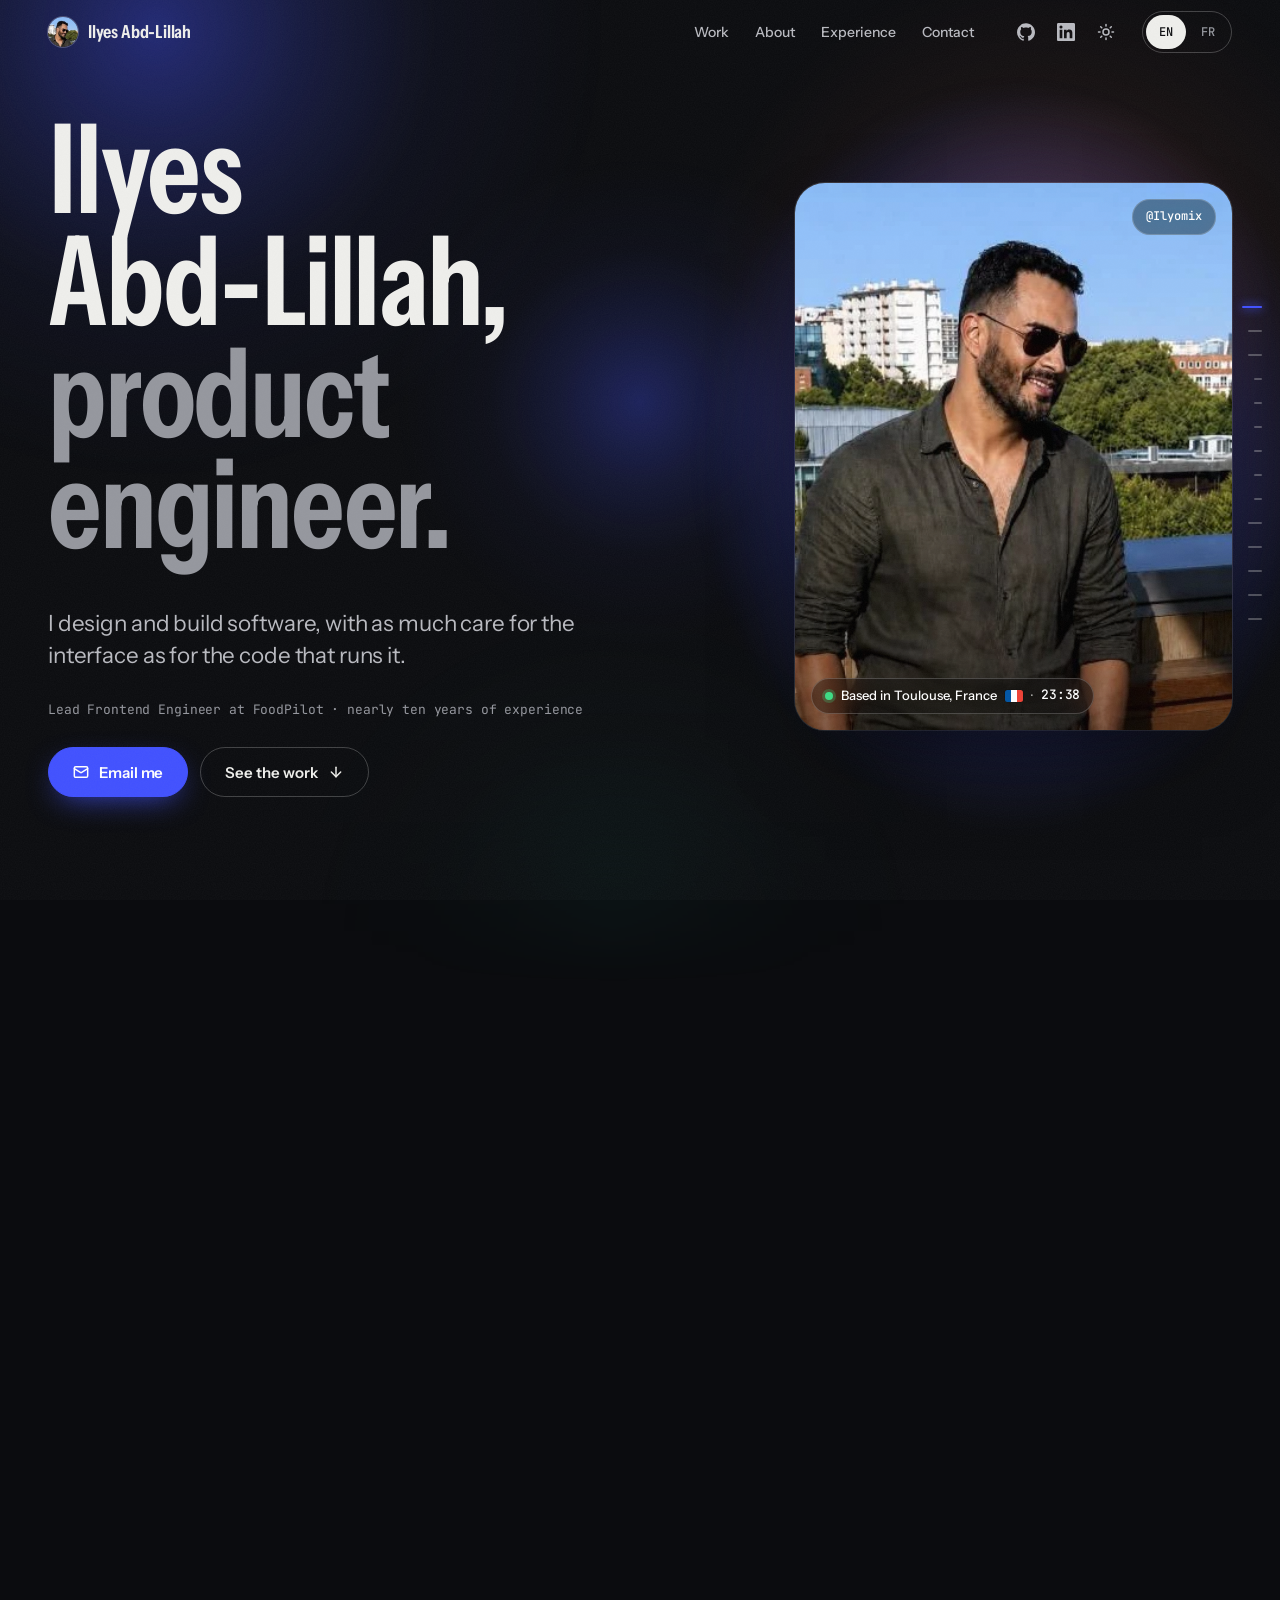
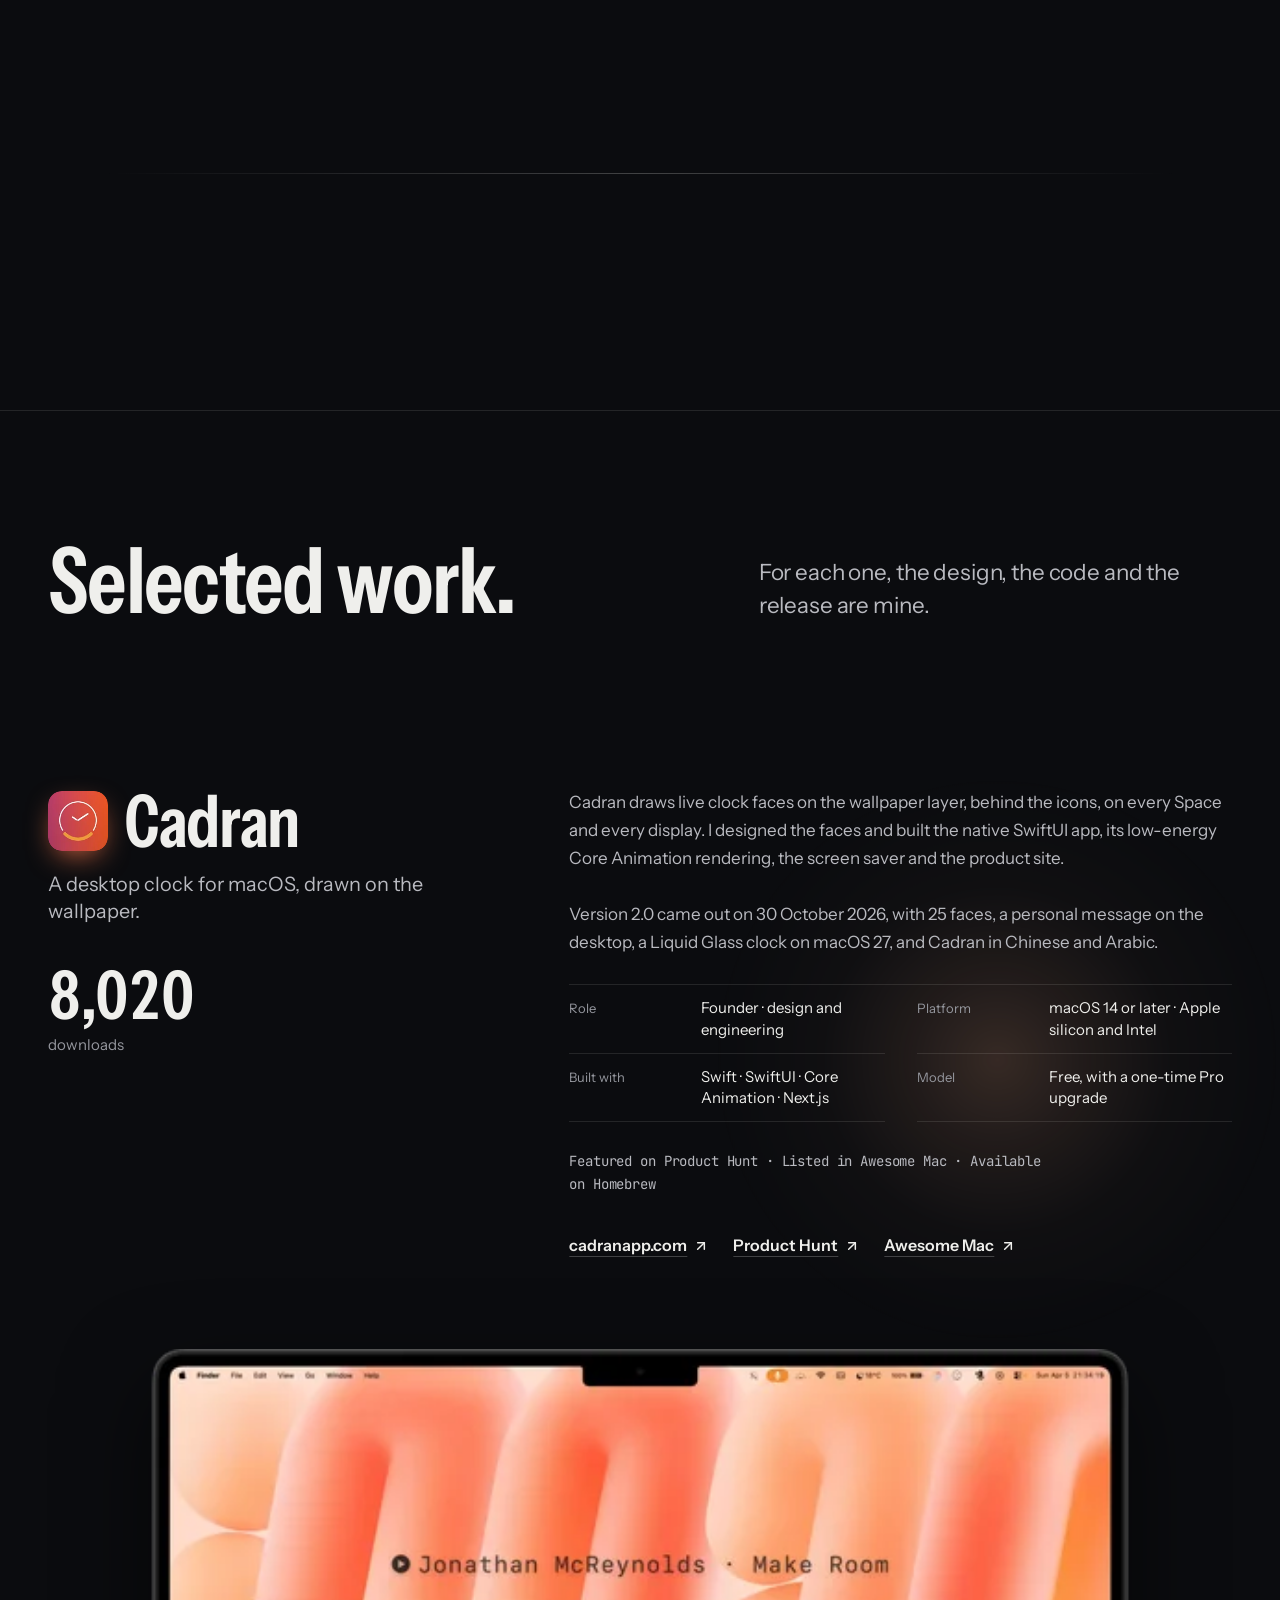
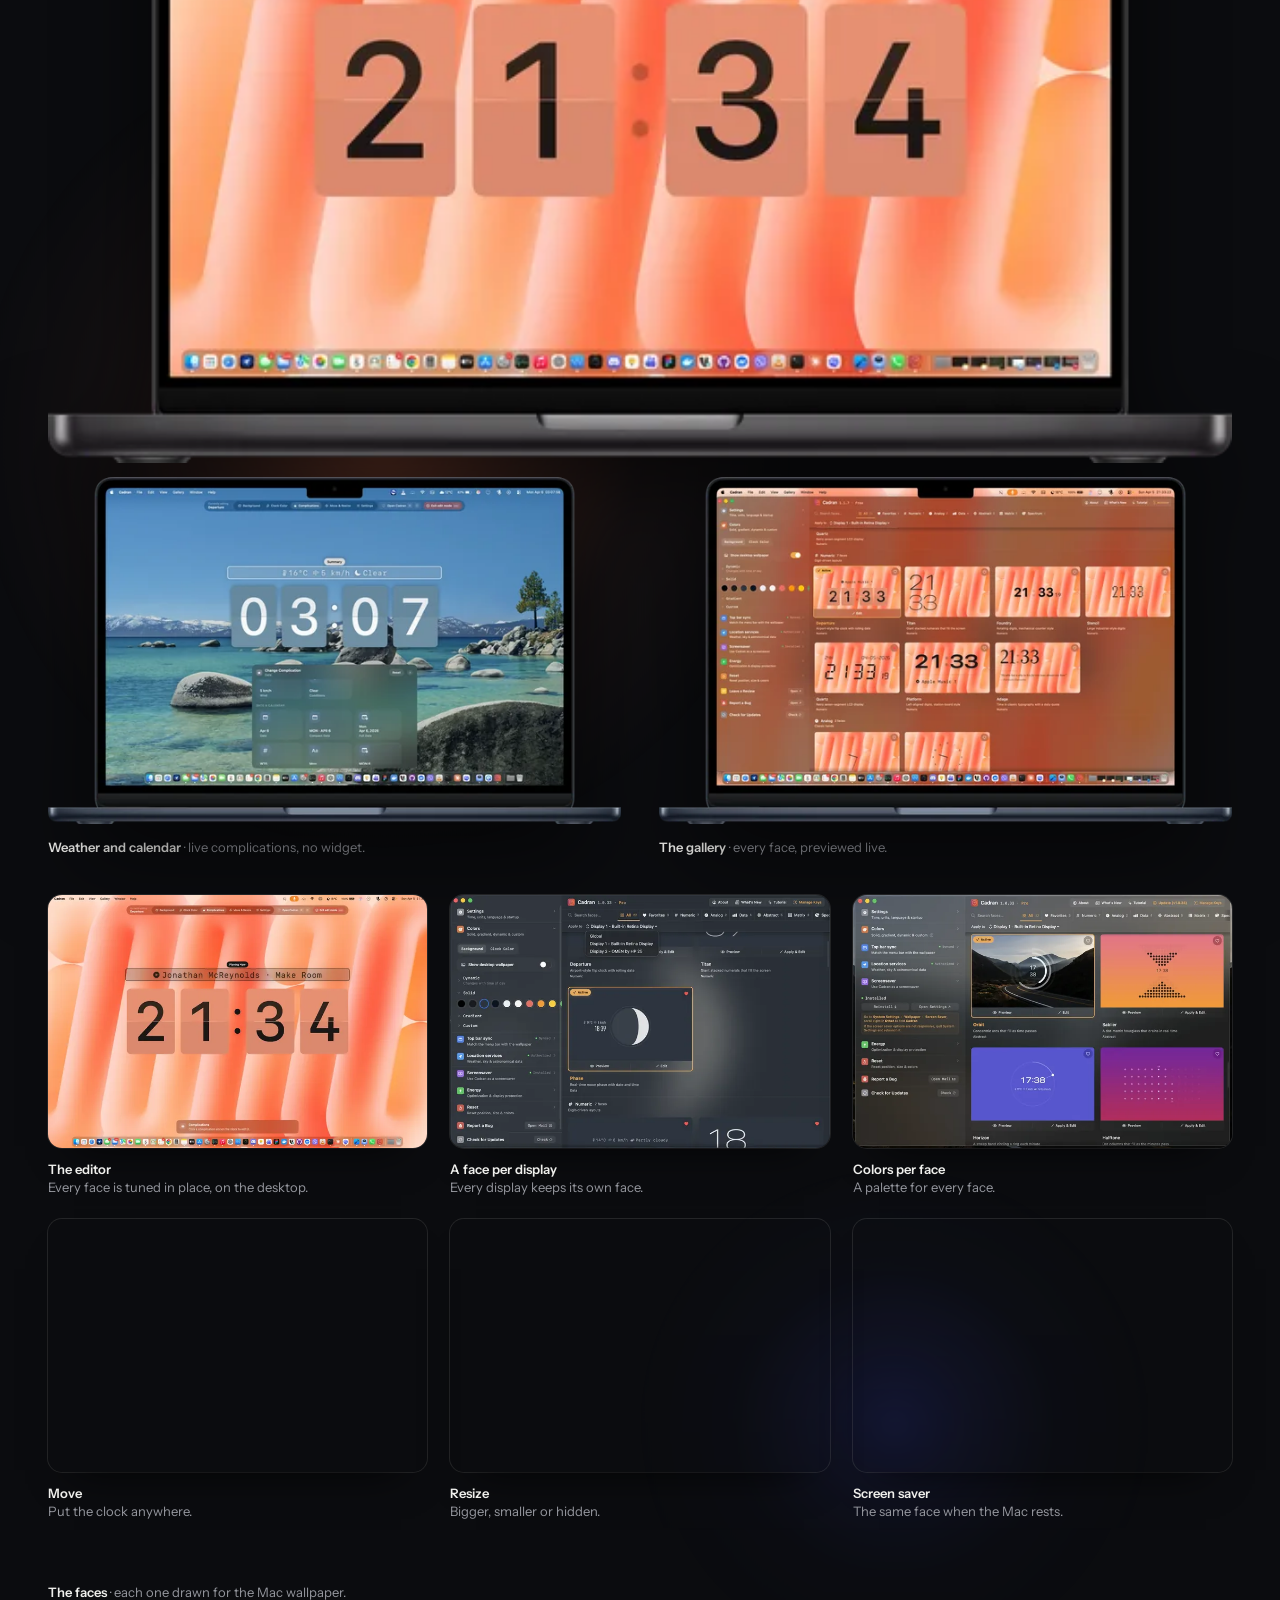
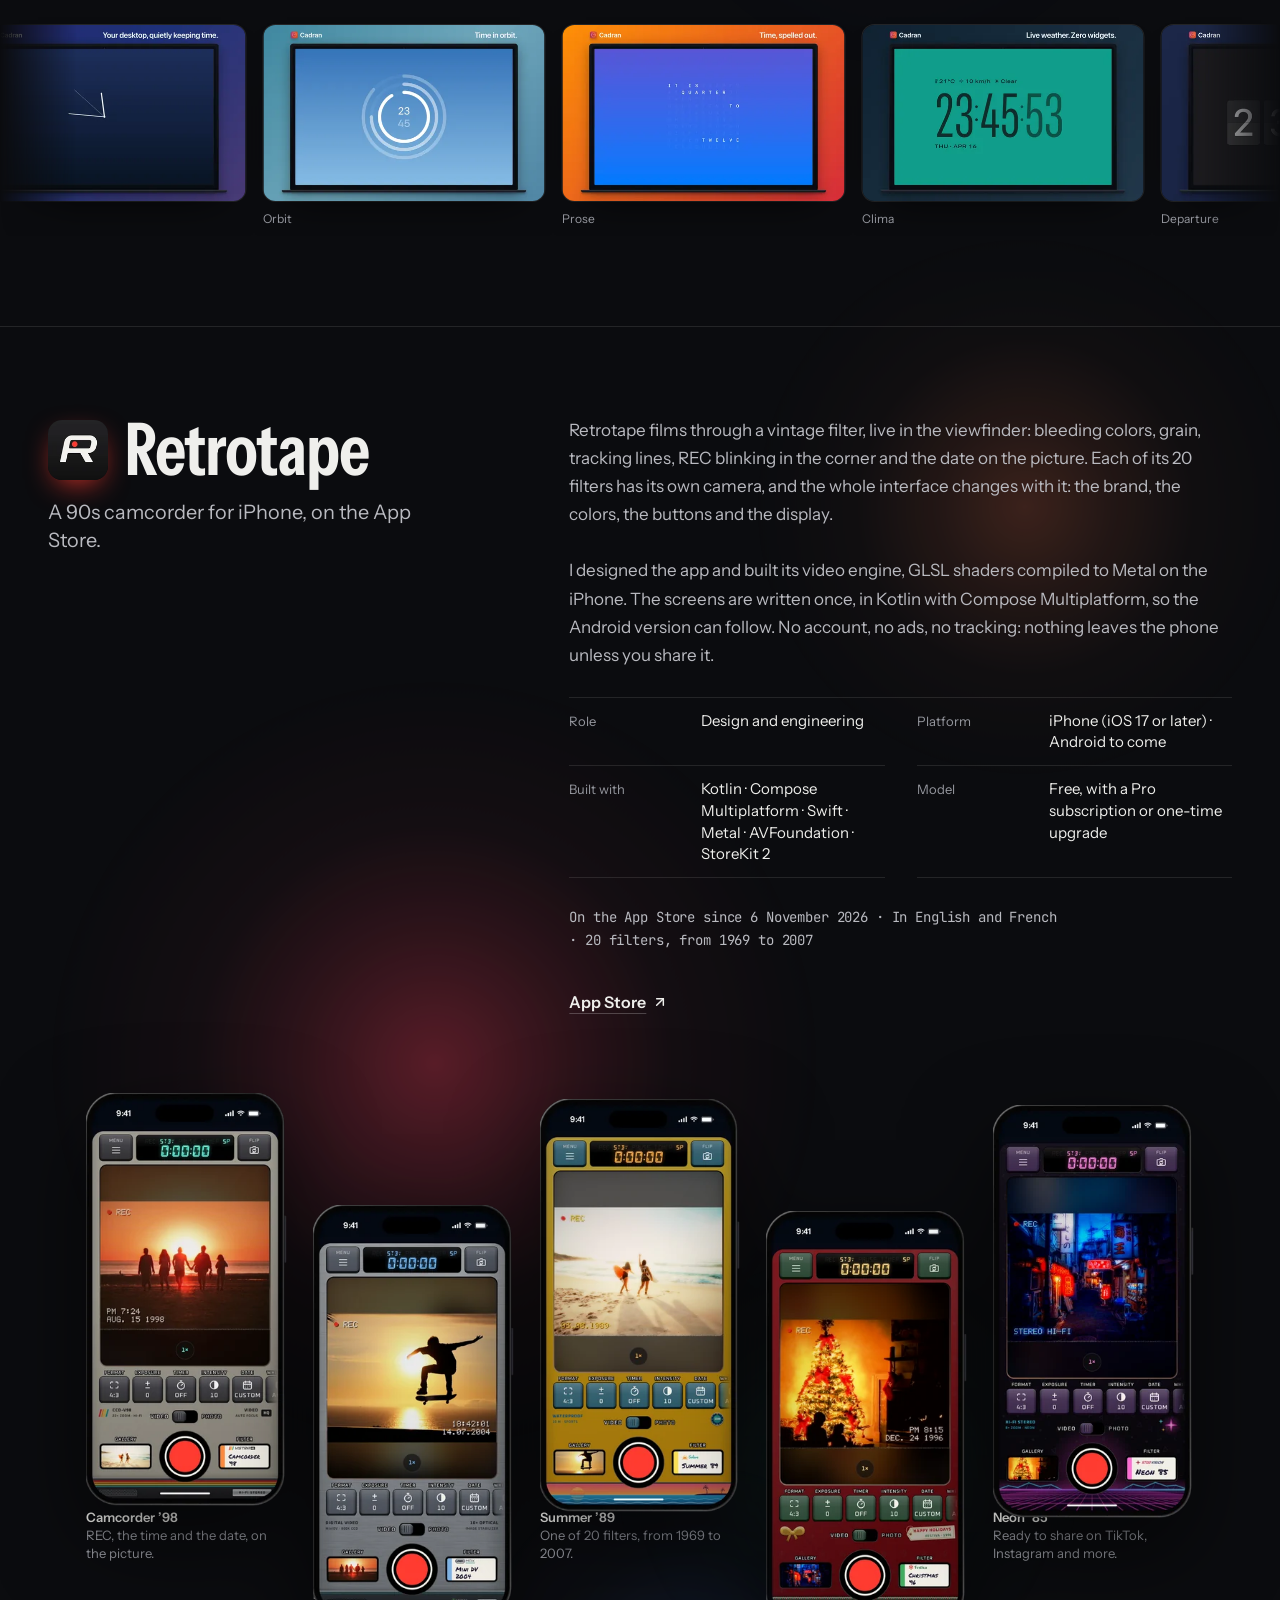
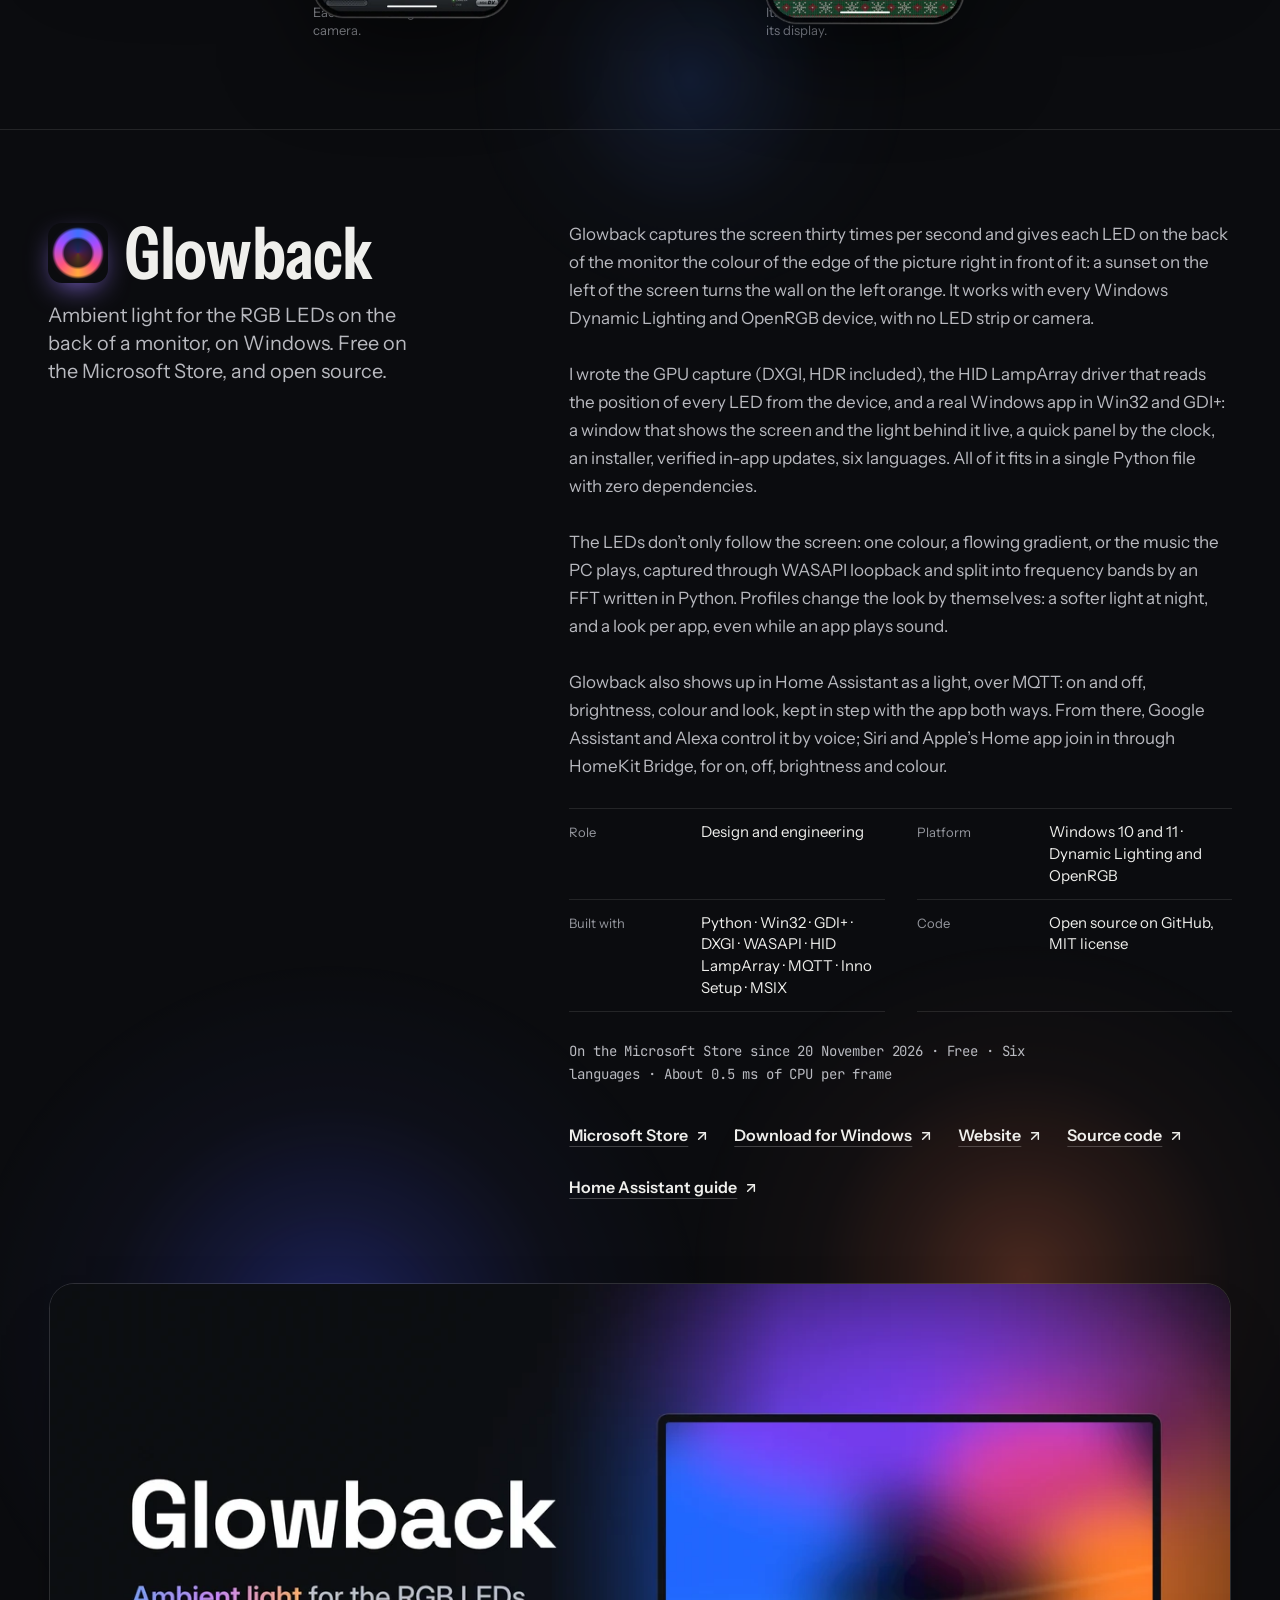
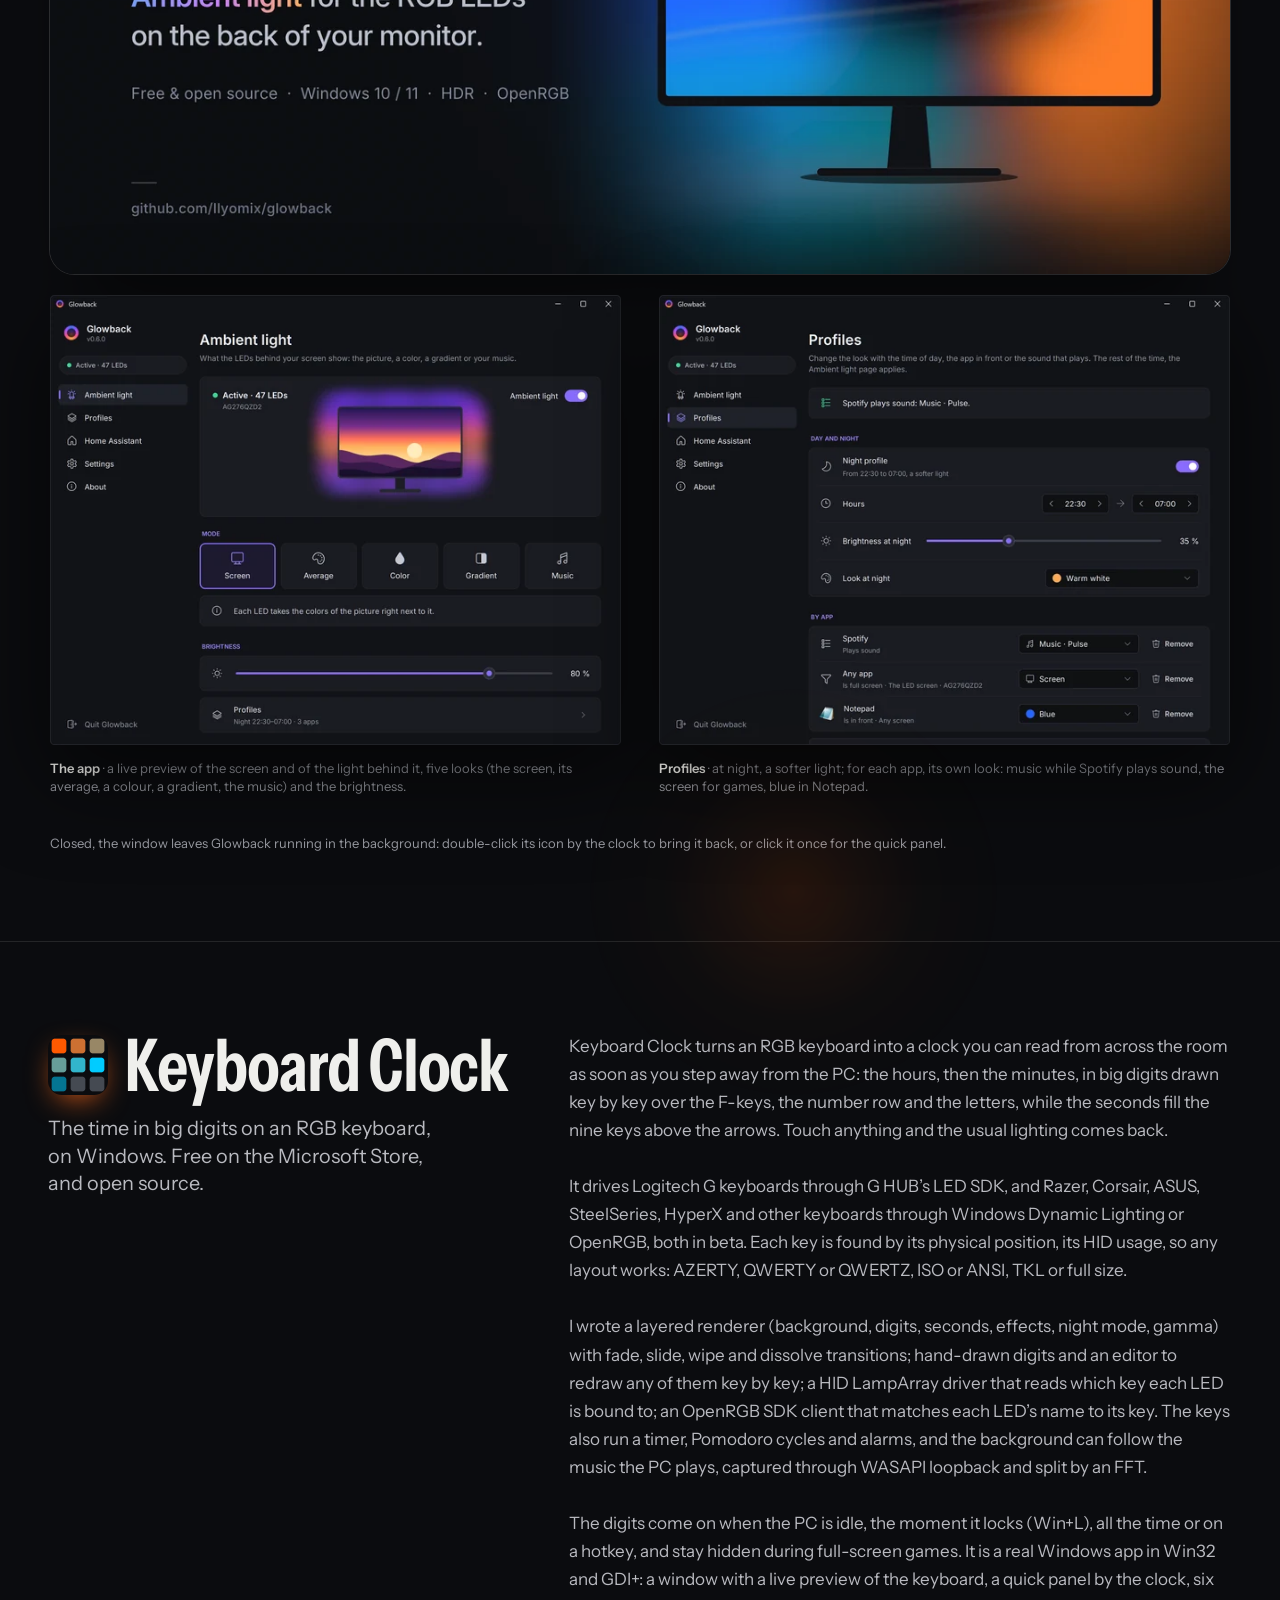
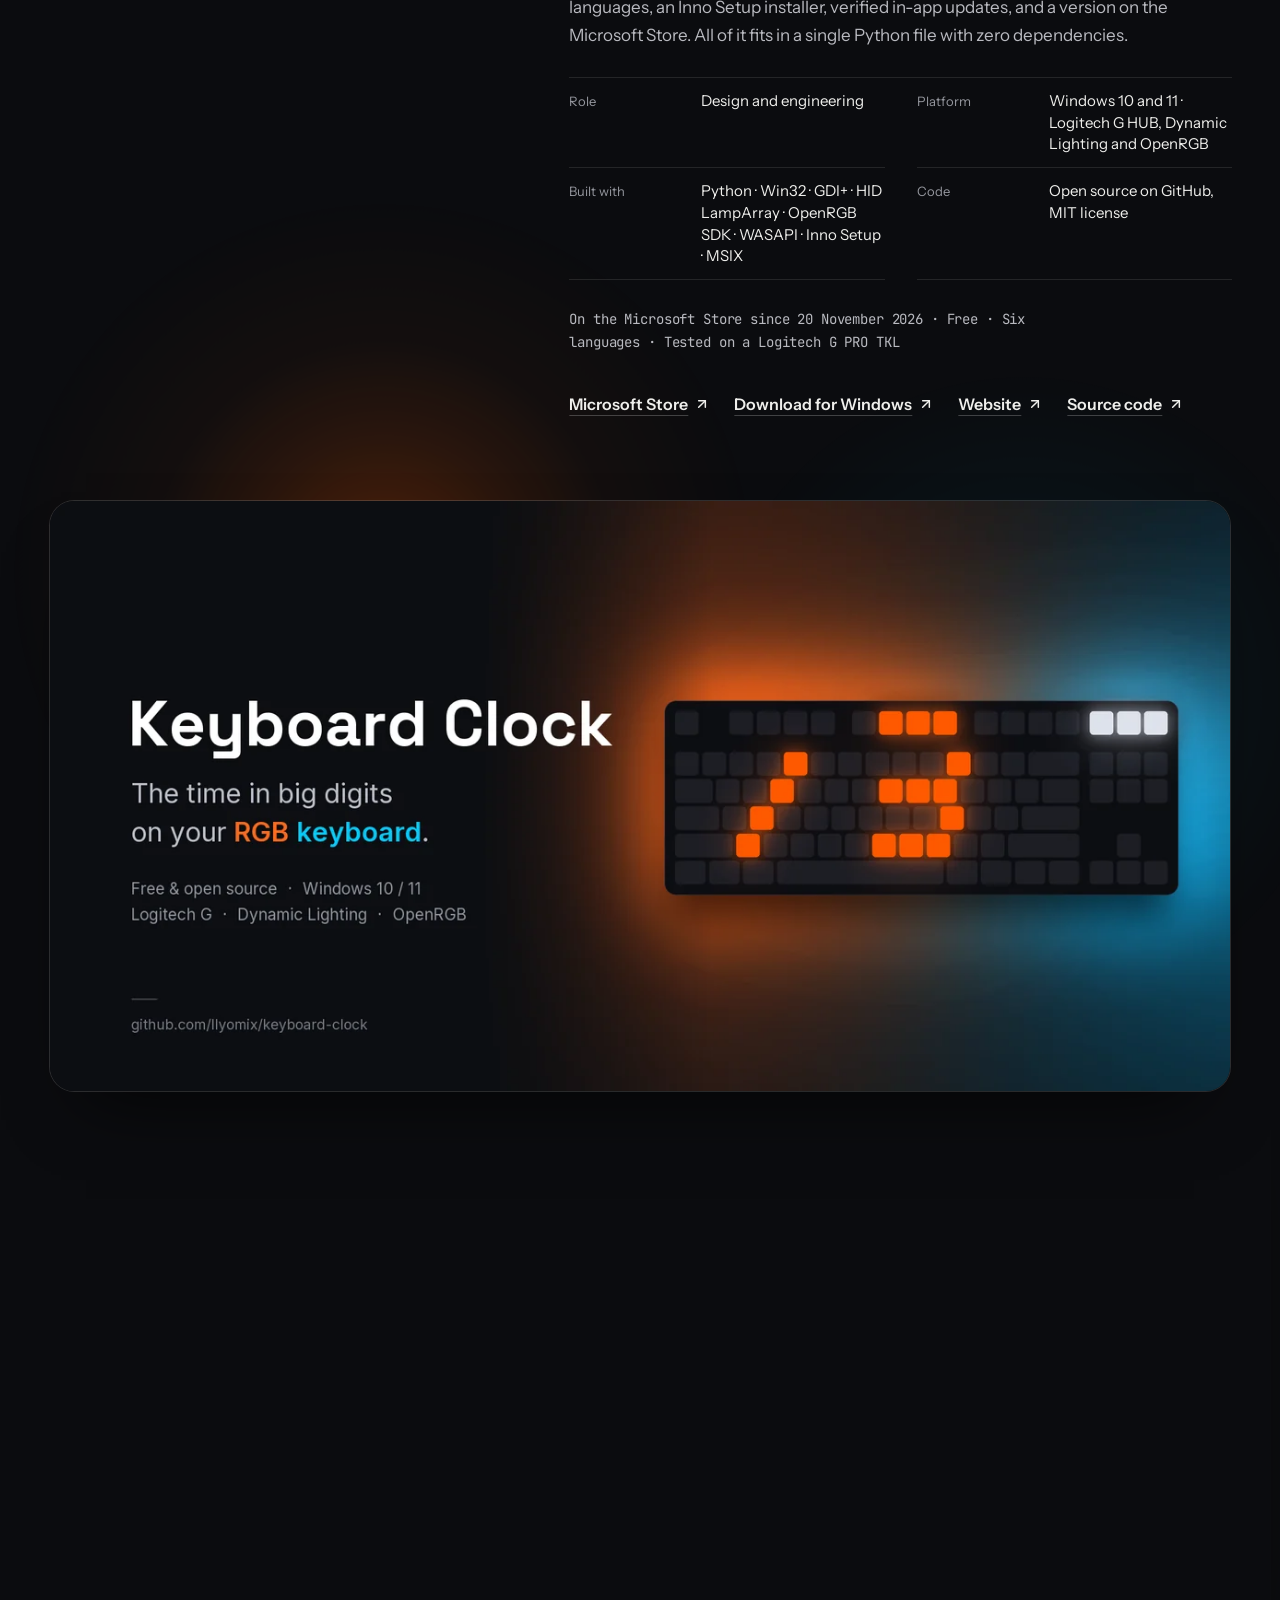
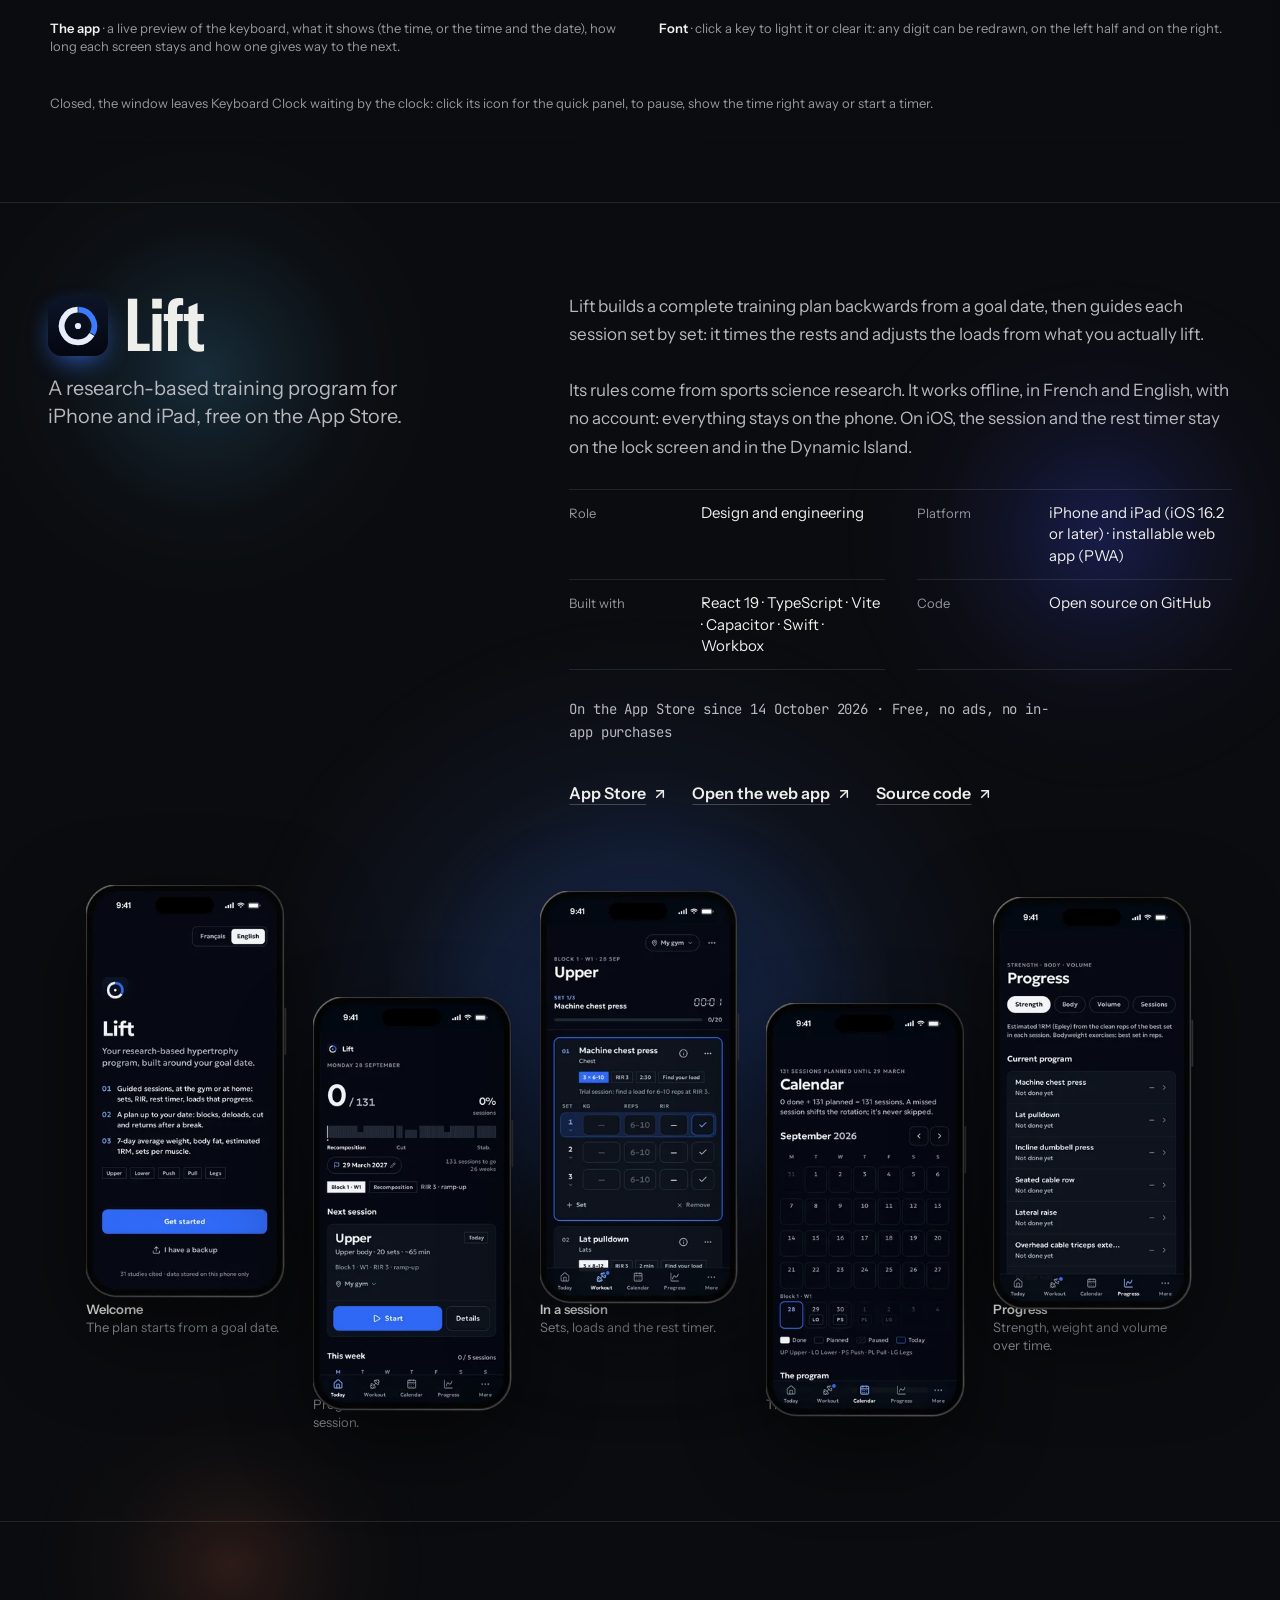
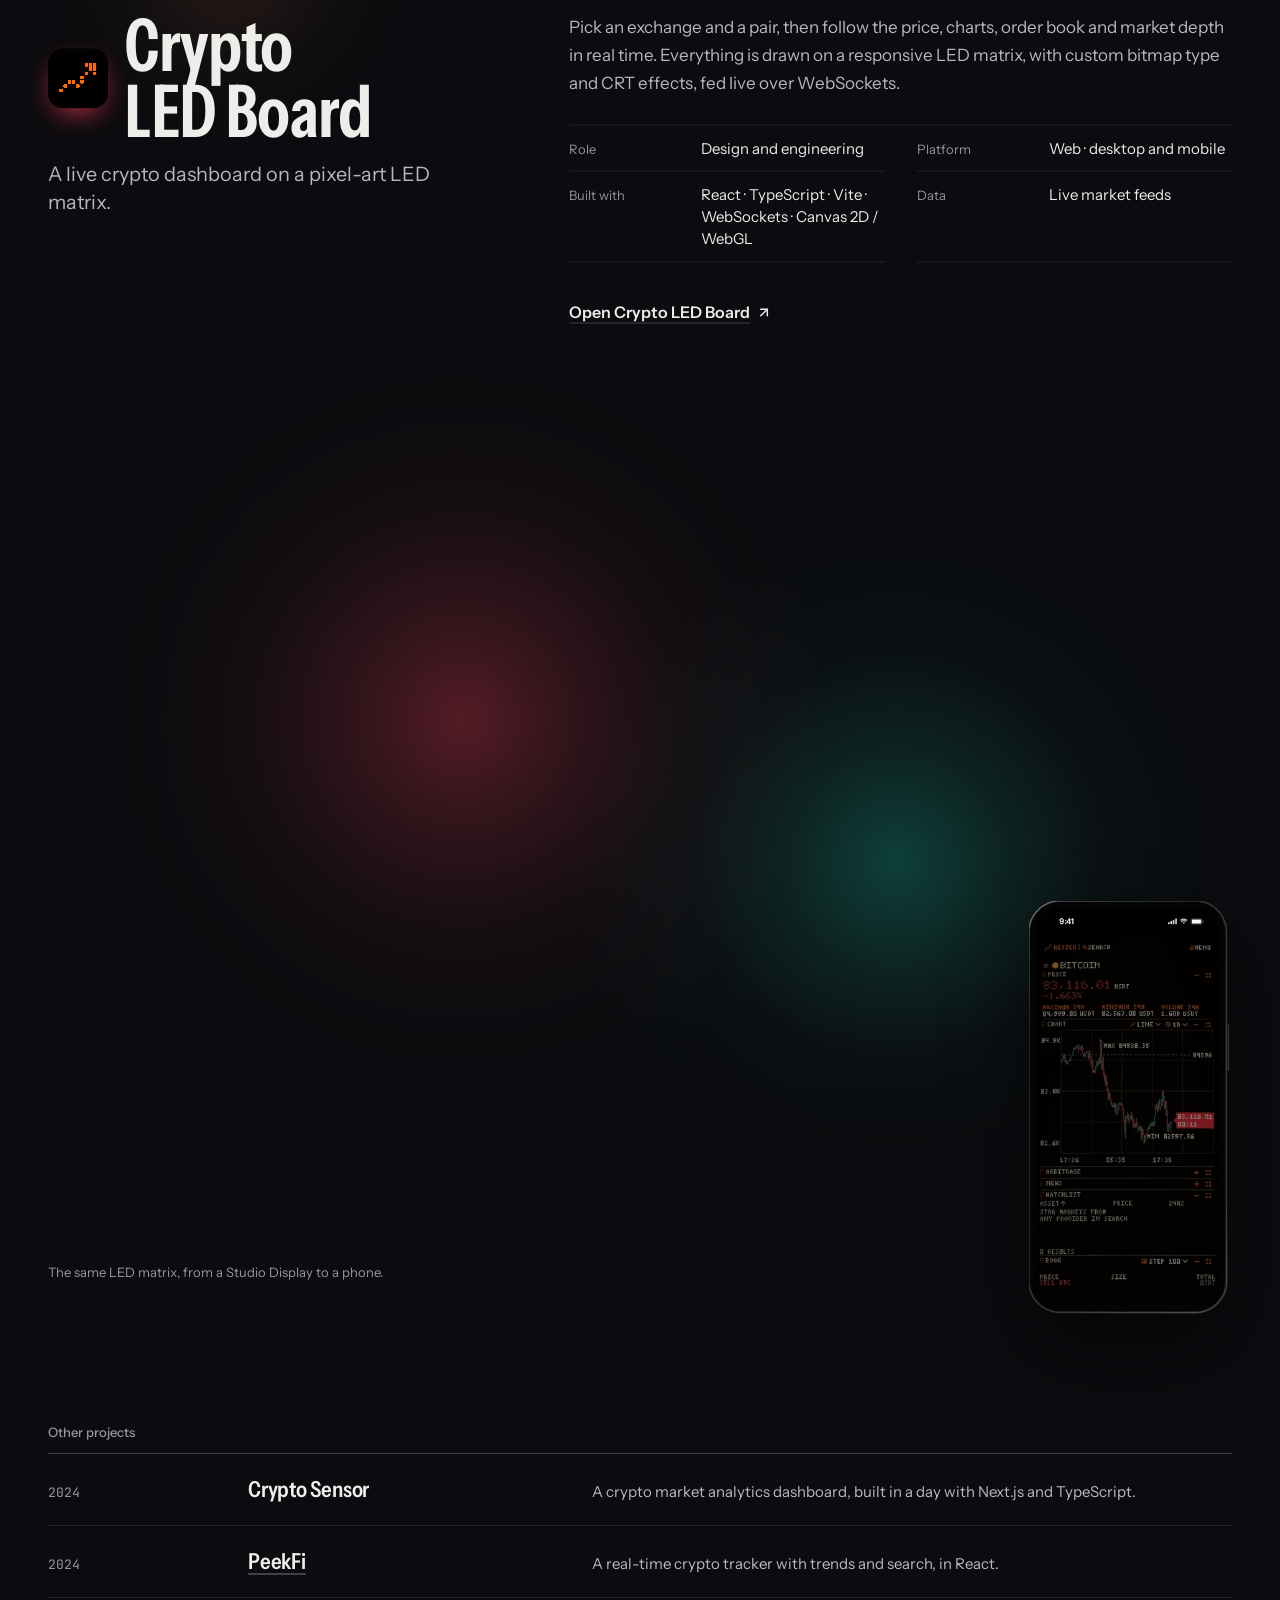
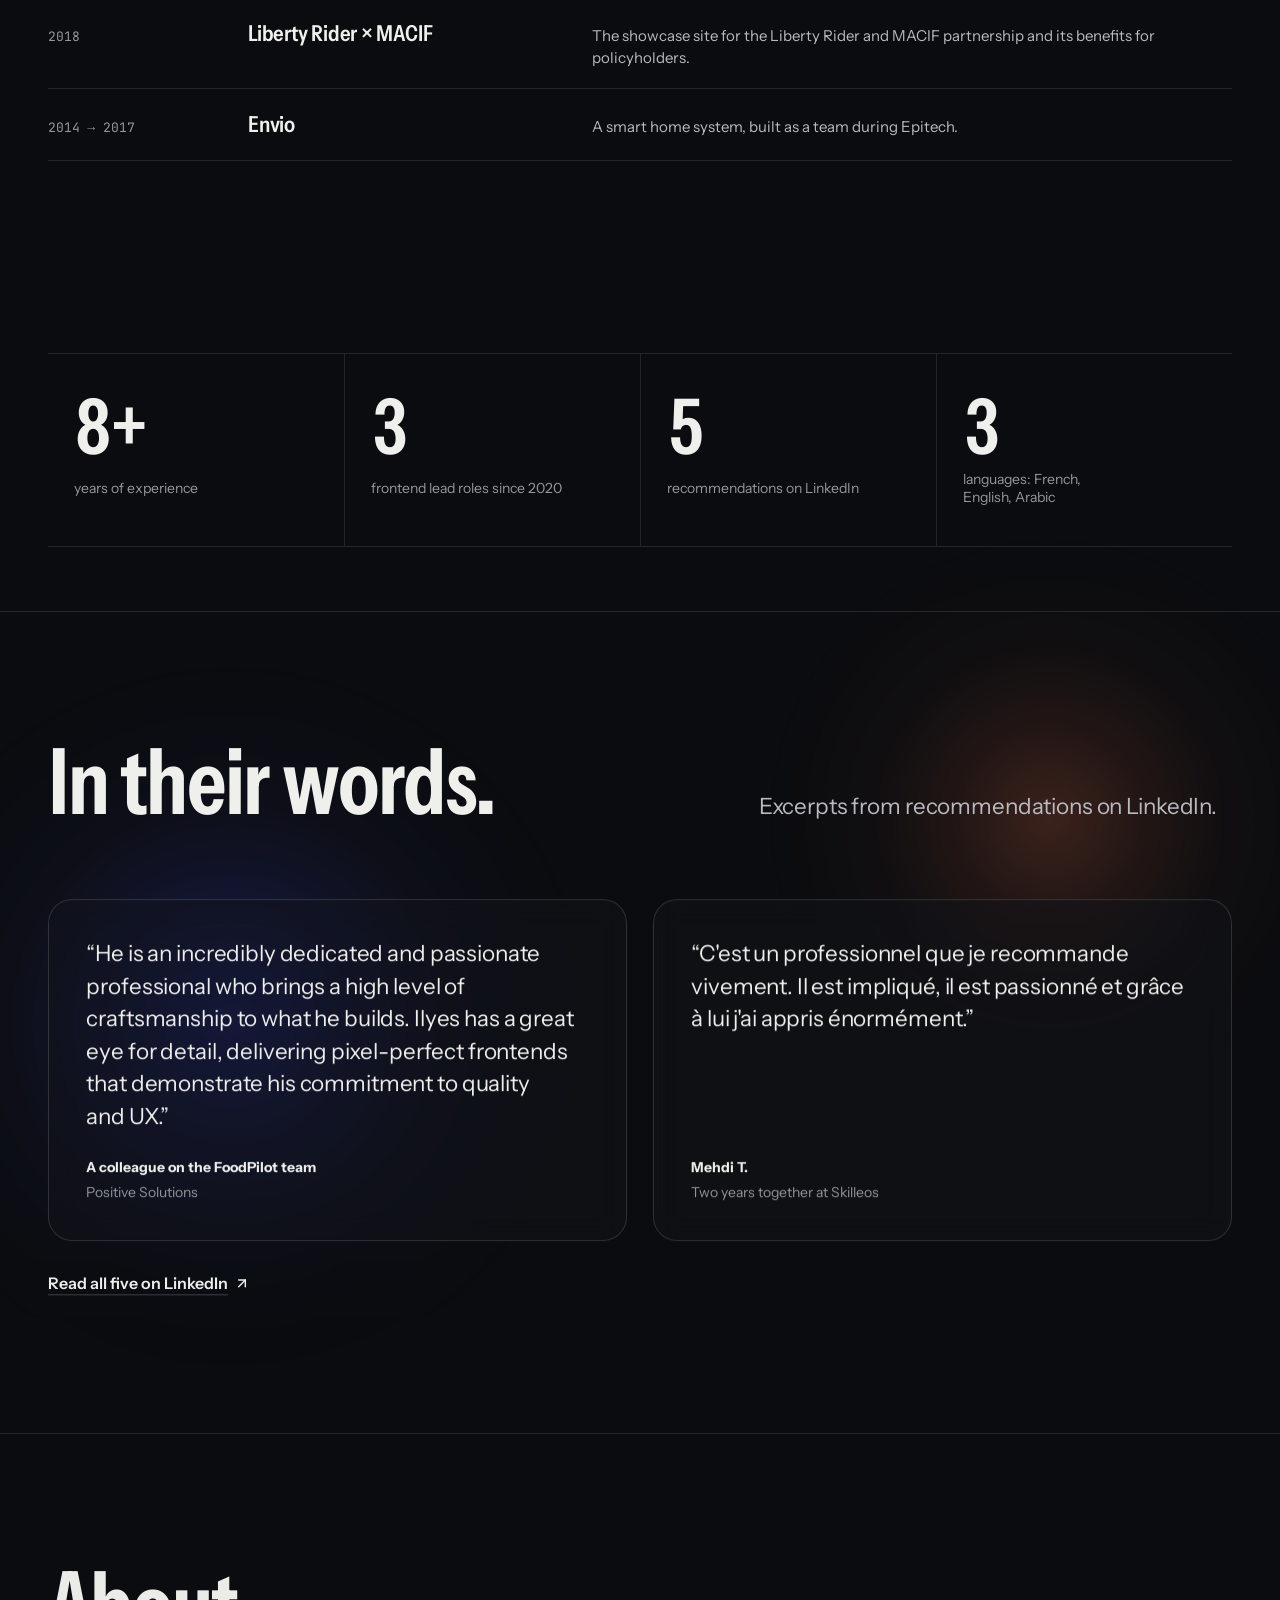
==== commit d1fb1c2e: "feat(site): Glowback and Keyboard Clock on the Microsoft Store" ====
--- a/index.html
+++ b/index.html
@@ -48,7 +48,7 @@
 <link rel="me" href="https://www.linkedin.com/in/ilyes-abd-lillah">
 <style>@font-face{font-family:"Instrument Sans";src:url("/assets/fonts/instrument-sans.woff2") format("woff2-variations"),url("/assets/fonts/instrument-sans.woff2") format("woff2");font-weight:400 700;font-stretch:75% 100%;font-style:normal;font-display:swap}@font-face{font-family:"JetBrains Mono";src:url("/assets/fonts/jetbrains-mono.woff2") format("woff2");font-weight:400 600;font-style:normal;font-display:swap}:root{color-scheme:dark;--paper:#0b0c0f;--paper-tint:rgba(11,12,15,0.14);--paper-2:#14151a;--paper-3:#1d1f25;--ink:#efefec;--ink-2:#b9bac0;--ink-3:#95979e;--rule:rgb(239 239 236 / 0.11);--rule-strong:rgb(239 239 236 / 0.24);--cobalt:#4151ff;--cobalt-hover:#5664ff;--on-cobalt:#ffffff;--cobalt-ink:#9da8ff;--glass:rgb(20 21 26 / 0.58);--glass-rim:rgb(255 255 255 / 0.14);--device-shadow:drop-shadow(0 34px 44px rgb(0 0 0 / 0.55));--contact:rgb(0 0 0 / 0.75);--screen-off:#030305;--l-cobalt:#4151ff;--l-coral:#ff7a4d;--l-peach:#ffb38a;--l-blue:#3d7bff;--l-sky:#4fc3ff;--l-red:#ff3f5c;--l-teal:#19d3b0;--l-orange:#ff5900;--l-cyan:#00ccff;--light-o:1;--blend:screen;--font-sans:"Instrument Sans",-apple-system,BlinkMacSystemFont,"Helvetica Neue",Arial,sans-serif;--font-mono:"JetBrains Mono",ui-monospace,"SF Mono",Menlo,monospace;--gutter:clamp(20px,4vw,48px);--max:1360px;--section-y:clamp(80px,10vw,160px);--ease-out:cubic-bezier(0.16,1,0.3,1);--header-h:64px}:root[data-theme="light"]{color-scheme:light;--paper:#f3f2ee;--paper-tint:rgba(243,242,238,0.14);--paper-2:#e9e8e2;--paper-3:#dedcd5;--ink:#121316;--ink-2:#43454b;--ink-3:#5f6168;--rule:rgb(18 19 22 / 0.12);--rule-strong:rgb(18 19 22 / 0.26);--cobalt:#2b3ff0;--cobalt-hover:#1f32d6;--cobalt-ink:#2536d9;--glass:rgb(250 250 247 / 0.62);--glass-rim:rgb(255 255 255 / 0.7);--device-shadow:drop-shadow(0 28px 30px rgb(18 19 22 / 0.2));--contact:rgb(18 19 22 / 0.28);--light-o:0.42;--blend:normal}*,*::before,*::after{box-sizing:border-box}html{-webkit-text-size-adjust:100%;text-size-adjust:100%;scroll-padding-top:calc(var(--header-h) + 16px);overflow-x:clip}body{margin:0;background:var(--paper);color:var(--ink);font:400 1rem/1.6 var(--font-sans);font-stretch:100%;-webkit-font-smoothing:antialiased;-moz-osx-font-smoothing:grayscale;text-rendering:optimizeLegibility;overflow-x:clip;transition:background-color 300ms linear,color 300ms linear}body::after{content:"";position:fixed;inset:0;z-index:90;pointer-events:none;opacity:0.05;background-image:url("data:image/svg+xml,%3Csvg xmlns='http://www.w3.org/2000/svg' width='160' height='160'%3E%3Cfilter id='n'%3E%3CfeTurbulence type='fractalNoise' baseFrequency='.85' numOctaves='3' stitchTiles='stitch'/%3E%3CfeColorMatrix values='0 0 0 0 .5 0 0 0 0 .5 0 0 0 0 .5 0 0 0 1 0'/%3E%3C/filter%3E%3Crect width='100%25' height='100%25' filter='url(%23n)'/%3E%3C/svg%3E")}[data-theme="light"] body::after{opacity:0.035}img{display:block;max-width:100%;height:auto}a{color:inherit}h1,h2,h3,p,dl,dd,ul,ol,figure{margin:0}ul,ol{padding:0;list-style:none}::selection{background:var(--cobalt);color:var(--on-cobalt)}:focus-visible{outline:2px solid var(--cobalt);outline-offset:3px;border-radius:4px}:focus:not(:focus-visible){outline:none}main,.site-header{overflow-x:clip}.skip{position:absolute;left:var(--gutter);top:8px;z-index:60;padding:10px 16px;background:var(--ink);color:var(--paper);font-weight:600;text-decoration:none;border-radius:999px}.skip:not(:focus){width:1px;height:1px;padding:0;overflow:hidden;clip-path:inset(50%);white-space:nowrap}.wrap{position:relative;width:100%;max-width:calc(var(--max) + 2 * var(--gutter));margin:0 auto;padding:0 var(--gutter)}.mono{font-family:var(--font-mono);font-variant-numeric:tabular-nums;letter-spacing:-0.01em}.sr-only{position:absolute;width:1px;height:1px;overflow:hidden;clip:rect(0 0 0 0);white-space:nowrap}.lights{position:absolute;inset:-12% 0;z-index:-1;pointer-events:none;overflow:hidden;-webkit-mask-image:linear-gradient(180deg,transparent 0%,#000 22%,#000 78%,transparent 100%);mask-image:linear-gradient(180deg,transparent 0%,#000 22%,#000 78%,transparent 100%)}.hero-lights{inset:-30% 0 -12% 0;-webkit-mask-image:linear-gradient(180deg,#000 0%,#000 72%,transparent 100%);mask-image:linear-gradient(180deg,#000 0%,#000 72%,transparent 100%)}.contact-lights{inset:-10% 0 0 0;-webkit-mask-image:linear-gradient(180deg,transparent 0%,#000 26%,#000 100%);mask-image:linear-gradient(180deg,transparent 0%,#000 26%,#000 100%)}.lights i{position:absolute;left:var(--x);top:var(--y);width:var(--s,60vmax);aspect-ratio:1;border-radius:50%;translate:-50% -50%;background:radial-gradient(closest-side,var(--c) 0%,color-mix(in srgb,var(--c) 46%,transparent) 34%,color-mix(in srgb,var(--c) 12%,transparent) 62%,transparent 100%);opacity:calc(var(--o,0.5) * var(--light-o));mix-blend-mode:var(--blend);will-change:transform}.section-lit{position:relative;isolation:isolate}.display{font-stretch:75%;font-weight:640;letter-spacing:-0.018em;line-height:0.9;text-wrap:balance}.h-section{font-size:clamp(2.75rem,1.4rem + 5.4vw,6.5rem)}.h-project{font-size:clamp(2.5rem,1.5rem + 3.8vw,5rem);line-height:0.92}.lede{font-size:clamp(1.125rem,1rem + 0.5vw,1.4375rem);line-height:1.45;letter-spacing:-0.006em;color:var(--ink-2);text-wrap:pretty}.facts{font-size:0.8125rem;line-height:1.5;color:var(--ink-3)}.site-header{position:sticky;top:0;z-index:50;border-bottom:1px solid transparent;transition:border-color 200ms linear,background-color 200ms linear}.site-header.is-scrolled{border-bottom-color:var(--rule);background:color-mix(in srgb,var(--paper) 72%,transparent);-webkit-backdrop-filter:blur(18px) saturate(1.5);backdrop-filter:blur(18px) saturate(1.5)}@media (max-width:900px){.site-header,.site-header.is-scrolled{background-color:var(--paper);border-bottom-color:var(--rule);-webkit-backdrop-filter:none;backdrop-filter:none;transition:none}body::after{display:none}}.site-header .wrap{height:var(--header-h);display:flex;align-items:center;gap:20px}.wordmark{font-stretch:80%;font-weight:650;font-size:1.125rem;letter-spacing:-0.01em;text-decoration:none;white-space:nowrap;margin-right:auto;display:inline-flex;align-items:center;gap:10px;min-height:44px}.avatar{width:30px;height:30px;border-radius:50%;object-fit:cover;flex:none;box-shadow:0 0 0 1px var(--rule-strong)}.tools{display:inline-flex;align-items:center;gap:0;margin-right:-4px}.icon-btn{display:inline-flex;align-items:center;justify-content:center;width:40px;height:40px;border-radius:999px;color:var(--ink-2);transition:color 160ms linear,background-color 160ms linear}.icon-btn:hover{color:var(--ink);background:var(--paper-2)}.icon-btn svg{width:18px;height:18px}.nav{display:flex;align-items:center;gap:2px}.nav a{display:inline-flex;align-items:center;min-height:44px;padding:0 12px;font-size:0.875rem;font-weight:500;color:var(--ink-2);text-decoration:none;border-radius:999px;transition:color 160ms linear,background-color 160ms linear}.nav a:hover{color:var(--ink);background:var(--paper-2)}.header-place{display:grid;grid-template-columns:1fr;font-size:0.8125rem;font-weight:500;color:var(--ink-2);white-space:nowrap;transition:grid-template-columns 460ms var(--ease-out),margin-left 460ms var(--ease-out),opacity 260ms linear 160ms,visibility 0s linear 0s}.header-place-in{display:inline-flex;align-items:center;gap:8px;min-width:0;overflow:hidden}.header-place-in>svg:first-child{width:13px;height:13px;flex:none}.header-place .mono{color:var(--ink-3);font-size:0.75rem}.place-sep{color:var(--ink-3)}.js .header-place:not(.is-shown){grid-template-columns:0fr;margin-left:-20px;opacity:0;visibility:hidden;transition:grid-template-columns 460ms var(--ease-out),margin-left 460ms var(--ease-out),opacity 140ms linear,visibility 0s linear 460ms}@media (max-width:1279px){.place-lead{display:none}}.flag{width:18px;height:12px;border-radius:2.5px;flex:none;box-shadow:0 0 0 0.5px rgb(0 0 0 / 0.25)}.theme-toggle{display:none;align-items:center;justify-content:center;width:40px;height:40px;border:0;border-radius:999px;background:transparent;color:var(--ink-2);cursor:pointer;transition:color 160ms linear,background-color 160ms linear}.js .theme-toggle{display:inline-flex}.theme-toggle:hover{color:var(--ink);background:var(--paper-2)}.theme-toggle svg{width:18px;height:18px}.theme-toggle .i-moon{display:none}[data-theme="light"] .theme-toggle .i-moon{display:block}[data-theme="light"] .theme-toggle .i-sun{display:none}.lang-switch{display:inline-flex;padding:3px;gap:2px;border:1px solid var(--rule-strong);border-radius:999px}.lang-switch a{display:inline-flex;align-items:center;justify-content:center;min-width:40px;height:34px;padding:0 10px;border-radius:999px;font:500 0.75rem/1 var(--font-mono);letter-spacing:0.02em;color:var(--ink-3);text-decoration:none;transition:color 160ms linear,background-color 160ms linear}.lang-switch a:hover{color:var(--ink)}.lang-switch a[aria-current="page"]{background:var(--ink);color:var(--paper)}@media (max-width:900px){.nav,.header-place{display:none}}@media (max-width:520px){.site-header .wrap{gap:8px}.wordmark{gap:8px}.avatar{width:28px;height:28px}.icon-btn,.theme-toggle{width:36px}.lang-switch a{min-width:34px;padding:0 8px}}@media (max-width:380px){.wordmark{font-size:1.0625rem}}@media (max-width:350px){.js .theme-toggle{display:none}}.toc{--toc-accent:var(--cobalt);position:fixed;z-index:45}.toc-toggle{display:none}.toc-panel,.toc-list{position:relative}.toc ol{display:grid;gap:2px}.toc a{position:relative;display:flex;align-items:center;height:var(--row);text-decoration:none;font-weight:500;line-height:1;transition:color 160ms linear,background-color 200ms linear}.toc-label{overflow:hidden;white-space:nowrap}.toc-dot{position:absolute;top:0;background:var(--toc-accent);box-shadow:0 0 10px 1px color-mix(in srgb,var(--toc-accent) 70%,transparent);opacity:0;translate:0 var(--dot-y,0px);transition:translate 420ms var(--ease-out),background-color 300ms linear,box-shadow 300ms linear,opacity 200ms linear;pointer-events:none}.toc.is-ready .toc-dot{opacity:1}@media (min-width:1100px){.toc{--row:24px;--tick:14px;right:clamp(2px,2.5vw - 26px,18px);top:50%;translate:0 -50%}.toc-sub{--tick:8px}.toc-panel{display:grid;padding-bottom:8px;border-radius:18px}.toc-panel::before{content:"";position:absolute;inset:0;z-index:-1;border-radius:inherit;background:var(--glass);box-shadow:inset 0 0 0 1px var(--glass-rim),0 18px 40px -20px rgb(0 0 0 / 0.6);-webkit-backdrop-filter:blur(16px) saturate(1.4);backdrop-filter:blur(16px) saturate(1.4);opacity:0;transition:opacity 220ms linear}.toc-head{height:34px;max-width:0;overflow:hidden;padding-top:14px;font-size:0.6875rem;line-height:1;letter-spacing:0.04em;text-transform:uppercase;white-space:nowrap;color:var(--ink-3);opacity:0;transition:max-width 360ms var(--ease-out),padding 360ms var(--ease-out),opacity 200ms linear}.toc ol{gap:0}.toc a{justify-content:flex-end;padding:0 12px 0 10px;font-size:0.8125rem;color:var(--ink-3);transition:color 160ms linear,padding 360ms var(--ease-out)}.toc a::after{content:"";flex:none;width:var(--tick);height:2px;border-radius:1px;background:color-mix(in srgb,var(--ink) 28%,transparent);transition:width 300ms var(--ease-out),margin 300ms var(--ease-out),background-color 160ms linear}.toc a:hover,.toc a:focus-visible,.toc a[aria-current]{color:var(--ink)}.toc a:focus-visible{outline-offset:-2px;border-radius:9px}.toc a:hover::after,.toc a:focus-visible::after{width:calc(var(--tick) + 4px);margin-left:-4px;background:color-mix(in srgb,var(--ink) 64%,transparent)}.toc-ico{display:none}.toc-label{flex:1;max-width:0;opacity:0;translate:8px 0;transition:max-width 360ms var(--ease-out),margin 360ms var(--ease-out),translate 360ms var(--ease-out),opacity 200ms linear}.toc-sub .toc-label{text-indent:12px}.toc-dot{right:12px;width:20px;height:2px;border-radius:1px}.toc:hover .toc-panel::before,.toc:focus-within .toc-panel::before{opacity:1}.toc:hover .toc-head,.toc:focus-within .toc-head{max-width:14rem;padding-left:16px;padding-right:16px;opacity:1}.toc:hover a,.toc:focus-within a{padding-left:16px}.toc:hover .toc-label,.toc:focus-within .toc-label{max-width:14rem;margin-right:18px;opacity:1;translate:none}}@media (min-width:1100px) and (max-height:560px){.toc{--row:20px}}@media (min-width:1100px) and (max-height:450px){.toc{display:none}}@media (max-width:1099px){html.js{scroll-padding-top:calc(var(--header-h) + 64px)}.toc{--row:44px;left:0;right:0;top:var(--header-h);translate:0 -100%;visibility:hidden;transition:translate 380ms var(--ease-out),visibility 0s linear 380ms}html:not(.js) .toc{display:none}.toc.is-past{translate:none;visibility:visible;transition:translate 380ms var(--ease-out),visibility 0s}.toc-toggle{display:flex;align-items:center;gap:12px;width:100%;height:48px;padding:0 var(--gutter);border:0;border-bottom:1px solid var(--rule);background:var(--paper);color:var(--ink);font:600 0.9375rem/1 var(--font-sans);text-align:left;cursor:pointer}.toc-now{display:inline-flex;align-items:center;gap:10px;min-width:0;margin-right:auto}.toc-now .toc-label{max-width:none;margin:0;opacity:1;overflow:hidden;text-overflow:ellipsis}.toc-now .toc-ico img{opacity:1}.toc-title{font-size:0.6875rem;font-weight:500;letter-spacing:0.04em;text-transform:uppercase;color:var(--ink-3);white-space:nowrap}.toc-chev{width:18px;height:18px;flex:none;color:var(--ink-3);transition:rotate 300ms var(--ease-out)}.toc.is-open .toc-chev{rotate:180deg}.toc-panel{display:none;max-height:calc(100svh - var(--header-h) - 48px - 24px);overflow-y:auto;padding:8px var(--gutter) 12px;border-radius:0 0 22px 22px;background:var(--paper);box-shadow:0 24px 40px -18px rgb(0 0 0 / 0.55);border-bottom:1px solid var(--rule);-webkit-backdrop-filter:none;backdrop-filter:none}.toc.is-open .toc-panel{display:grid}.toc-head{display:none}.toc ol{gap:2px}.toc a{padding:0 12px 0 22px;border-radius:12px;font-size:0.9375rem;color:var(--ink-2)}.toc a:hover{color:var(--ink);background:color-mix(in srgb,var(--ink) 7%,transparent)}.toc a[aria-current]{color:var(--ink);background:color-mix(in srgb,var(--accent) 16%,transparent)}.toc-ico{display:grid;place-items:center;width:22px;height:22px;flex:none}.toc-ico img{width:22px;height:22px;border-radius:6px;object-fit:cover;opacity:0.62;transition:opacity 200ms linear}.toc-ico img.round{border-radius:50%}.toc-ico svg{width:18px;height:18px}.toc a:hover img,.toc a[aria-current] img{opacity:1}.toc ol .toc-label{max-width:none;margin-left:12px;opacity:1}.toc-dot{left:8px;width:6px;height:6px;border-radius:50%}}@media (min-width:900px) and (max-width:1099px){.toc-toggle{background:color-mix(in srgb,var(--paper) 72%,transparent);-webkit-backdrop-filter:blur(18px) saturate(1.5);backdrop-filter:blur(18px) saturate(1.5)}}.btn{display:inline-flex;align-items:center;justify-content:center;gap:10px;min-height:50px;padding:0 24px;border-radius:999px;font:600 0.9375rem/1 var(--font-sans);letter-spacing:-0.005em;text-decoration:none;border:1px solid var(--rule-strong);color:var(--ink);background:transparent;transition:background-color 180ms linear,border-color 180ms linear,box-shadow 240ms linear,transform 220ms var(--ease-out)}.btn:hover{border-color:var(--ink)}.btn:active{transform:scale(0.98)}.btn-primary{background:var(--cobalt);border-color:var(--cobalt);color:var(--on-cobalt);box-shadow:0 10px 30px -10px color-mix(in srgb,var(--cobalt) 80%,transparent)}.btn-primary:hover{background:var(--cobalt-hover);border-color:var(--cobalt-hover);box-shadow:0 14px 40px -10px color-mix(in srgb,var(--cobalt) 95%,transparent)}.btn svg,.link svg{width:16px;height:16px;flex:none}.link{display:inline-flex;align-items:center;gap:6px;min-height:44px;font-weight:600;color:var(--ink);text-decoration:underline;text-decoration-color:var(--rule-strong);text-decoration-thickness:1px;text-underline-offset:5px;transition:text-decoration-color 160ms linear,color 160ms linear}.link:hover{text-decoration-color:currentColor;color:var(--cobalt-ink)}.actions{display:flex;flex-wrap:wrap;gap:12px}.hero{position:relative;isolation:isolate;padding:clamp(28px,4vw,64px) 0 clamp(56px,7vw,112px)}.hero-lights i:nth-child(1){--c:var(--l-cobalt);--x:12%;--y:18%;--s:70vmax;--o:0.42}.hero-lights i:nth-child(2){--c:var(--l-coral);--x:82%;--y:42%;--s:56vmax;--o:0.38}.hero-lights i:nth-child(3){--c:var(--l-teal);--x:48%;--y:96%;--s:50vmax;--o:0.16}.hero-grid{display:grid;gap:clamp(28px,4vw,64px);align-items:center}@media (min-width:960px){.hero-grid{grid-template-columns:minmax(0,7fr) minmax(0,4.4fr)}}.hero-title{font-size:clamp(3.4rem,1.2rem + 8.2vw,9rem);line-height:0.86}.hero-title .line{display:block;overflow:clip;overflow-clip-margin:0.12em;padding-bottom:0.04em}.hero-title .line>span{display:inline-block;will-change:transform}.hero-title .role{color:var(--ink-3)}.hero-copy{display:grid;gap:28px;margin-top:clamp(28px,3.4vw,44px)}.hero-copy .lede{max-width:38ch}.portrait{position:relative;justify-self:center;width:min(100%,440px)}@media (min-width:960px){.portrait{justify-self:end}}.portrait-card{display:block;position:relative;border-radius:30px;overflow:hidden;aspect-ratio:4 / 5;background:var(--paper-3);box-shadow:0 40px 80px -30px rgb(0 0 0 / 0.7),0 0 0 1px var(--glass-rim);transform-origin:50% 70%}.portrait-card img{width:100%;height:100%;object-fit:cover}.portrait-card::after{content:"";position:absolute;inset:0;background:linear-gradient(180deg,transparent 55%,rgb(0 0 0 / 0.45));pointer-events:none}.portrait-halo{position:absolute;inset:-18% -22%;z-index:-1;border-radius:50%;background:radial-gradient(closest-side,color-mix(in srgb,var(--l-coral) 55%,transparent),color-mix(in srgb,var(--l-cobalt) 30%,transparent) 55%,transparent 100%);opacity:calc(0.9 * var(--light-o));filter:blur(10px)}.chip{position:absolute;z-index:2;display:inline-flex;align-items:center;gap:8px;height:36px;padding:0 14px;border-radius:999px;font-size:0.8125rem;font-weight:500;color:#fff;background:rgb(12 13 16 / 0.42);-webkit-backdrop-filter:blur(14px) saturate(1.6);backdrop-filter:blur(14px) saturate(1.6);box-shadow:inset 0 0 0 1px rgb(255 255 255 / 0.2)}.chip-place{left:16px;bottom:16px;white-space:nowrap}@media (max-width:419px){.chip-place{left:12px;bottom:12px;gap:7px;padding:0 12px}.chip-place .chip-sep,.chip-place [data-time]{display:none}}.chip-sep{opacity:0.6}.chip-handle{right:16px;top:16px;font-family:var(--font-mono);font-size:0.75rem}.live-dot{width:8px;height:8px;border-radius:50%;background:#3ddc84;box-shadow:0 0 0 3px rgb(61 220 132 / 0.25)}.motion-ok .live-dot{animation:pulse 2.4s ease-in-out infinite}@keyframes pulse{50%{box-shadow:0 0 0 6px rgb(61 220 132 / 0)}}@media (max-width:959px){.hero-grid{grid-template-columns:1fr}.portrait{order:-1;width:min(78%,360px);justify-self:start}}.stage{position:relative;isolation:isolate;padding:clamp(24px,4vw,64px) 0 clamp(64px,8vw,120px)}.stage-pin{position:relative;min-height:100svh;display:grid;align-content:center;gap:clamp(24px,3vw,44px);padding:clamp(24px,4vw,56px) 0}.stage-head{display:grid;gap:16px;justify-items:center;text-align:center}.stage-title{font-size:clamp(2.5rem,1.2rem + 4.2vw,5.25rem)}.stage-head .lede{max-width:44ch}.stage-lights i:nth-child(1){--c:var(--l-coral);--x:22%;--y:72%;--s:48vmax;--o:0.5}.stage-lights i:nth-child(2){--c:var(--l-red);--x:50%;--y:48%;--s:46vmax;--o:0.34}.stage-lights i:nth-child(3){--c:var(--l-teal);--x:62%;--y:58%;--s:36vmax;--o:0.26}.stage-lights i:nth-child(4){--c:var(--l-blue);--x:52%;--y:88%;--s:30vmax;--o:0.5}.stage-lights i:nth-child(5){--c:var(--l-cobalt);--x:84%;--y:74%;--s:40vmax;--o:0.36}.spot{position:absolute;left:50%;top:0;width:min(1400px,120vw);height:100%;translate:-50% 0;z-index:-1;pointer-events:none;background:radial-gradient(60% 55% at 50% 0%,rgb(255 255 255 / 0.10),transparent 70%);opacity:var(--light-o)}.set{position:relative;width:min(100%,var(--max),calc((100svh - 300px) * 1.943));margin:0 auto;aspect-ratio:1360 / 700}.set::after{content:"";position:absolute;left:4%;right:4%;bottom:0;height:1px;background:linear-gradient(90deg,transparent,var(--rule-strong),transparent)}.dev{position:absolute;display:block}.dev img{display:block;width:100%;height:auto;filter:var(--device-shadow)}.dev::before{content:"";position:absolute;left:6%;right:6%;bottom:-1.2%;height:5%;border-radius:50%;background:radial-gradient(closest-side,var(--contact),transparent);filter:blur(6px);z-index:-1}.screen-off{position:absolute;background:linear-gradient(118deg,rgb(255 255 255 / 0.055),rgb(255 255 255 / 0) 34%),var(--screen-off);opacity:0;pointer-events:none}.dev img.glass{position:absolute;inset:0;width:100%;height:100%;filter:none;pointer-events:none}.dev-mbp .screen-off{left:9.698%;top:1.48%;width:80.631%;height:87.418%}.dev-mba .screen-off{left:9.392%;top:2.009%;width:81.248%;height:87.996%}.dev-display .screen-off{left:1.811%;top:2.333%;width:96.397%;height:71.057%}.dev-phone .screen-off{left:2.347%;top:1.142%;width:93.427%;height:97.26%}.set .dev-display{left:25.5%;width:49%;bottom:10%;z-index:1}.set .dev-mbp{left:0.5%;width:41%;bottom:0;z-index:3}.set .dev-mba{right:0.5%;width:36%;bottom:0;z-index:3}.set .dev-phone.p1{left:42.2%;width:9.2%;bottom:-1.5%;z-index:4}.set .dev-phone.p2{left:51.4%;width:9.2%;bottom:0.5%;z-index:4}.legend{display:flex;flex-wrap:wrap;justify-content:center;gap:8px 12px}.legend a{display:inline-flex;align-items:center;gap:10px;min-height:44px;padding:0 16px 0 8px;border-radius:999px;text-decoration:none;background:var(--glass);box-shadow:inset 0 0 0 1px var(--glass-rim);-webkit-backdrop-filter:blur(14px) saturate(1.4);backdrop-filter:blur(14px) saturate(1.4);font-size:0.875rem;font-weight:500;transition:transform 220ms var(--ease-out),box-shadow 200ms linear}.legend a:hover{transform:translateY(-2px);box-shadow:inset 0 0 0 1px var(--rule-strong)}.legend img{width:28px;height:28px;border-radius:7px}@media (max-width:759px){.stage-pin{min-height:0}.set{width:150%;margin-left:-25%}}@media (max-height:640px) and (min-width:760px){.set{width:min(100%,var(--max))}}.faces{display:grid;gap:16px;margin-top:clamp(8px,2vw,24px)}.faces .reel-mask{margin:0 calc(-1 * var(--gutter));overflow:hidden;-webkit-mask-image:linear-gradient(90deg,transparent,#000 6%,#000 94%,transparent);mask-image:linear-gradient(90deg,transparent,#000 6%,#000 94%,transparent)}.reel-row{display:flex;width:max-content;padding:8px 0}.reel-track{display:flex;flex:none;gap:clamp(12px,1.4vw,20px);padding-right:clamp(12px,1.4vw,20px)}.faces figure{flex:none;width:clamp(220px,22vw,320px)}.faces figure img{width:100%;aspect-ratio:16 / 10;object-fit:cover;border-radius:12px;box-shadow:0 20px 40px -24px rgb(0 0 0 / 0.8),0 0 0 1px var(--rule)}.faces figcaption{margin-top:8px;font-size:0.75rem;color:var(--ink-3)}.no-anim .faces .reel-mask,.reduce .faces .reel-mask{overflow-x:auto;scrollbar-width:none}.others{margin-top:clamp(24px,4vw,56px)}.others-list{border-top:1px solid var(--rule-strong)}.others-list li{display:grid;gap:4px 24px;padding:18px 0;border-bottom:1px solid var(--rule);grid-template-columns:1fr;align-items:baseline}@media (min-width:760px){.others-list li{grid-template-columns:11rem minmax(0,0.8fr) minmax(0,1.6fr)}}.others-list .when{font-size:0.8125rem;color:var(--ink-3)}.o-name{font-stretch:85%;font-weight:600;font-size:clamp(1.125rem,1rem + 0.5vw,1.375rem);letter-spacing:-0.01em}.o-name a{text-decoration:underline;text-decoration-color:var(--rule-strong);text-underline-offset:4px}.o-name a:hover{color:var(--cobalt-ink);text-decoration-color:currentColor}.o-what{color:var(--ink-2);font-size:0.9375rem;line-height:1.5}.lit-reco i:nth-child(1){--c:var(--l-cobalt);--x:18%;--y:60%;--s:56vmax;--o:0.3}.lit-reco i:nth-child(2){--c:var(--l-coral);--x:82%;--y:40%;--s:44vmax;--o:0.2}.quotes{display:grid;gap:clamp(16px,2vw,28px)}@media (min-width:960px){.quotes{grid-template-columns:1fr 1fr}}.quote{display:grid;gap:24px;align-content:space-between;padding:clamp(24px,3vw,40px);border-radius:24px;background:var(--glass);box-shadow:inset 0 0 0 1px var(--glass-rim);-webkit-backdrop-filter:blur(14px) saturate(1.3);backdrop-filter:blur(14px) saturate(1.3)}.quote blockquote{margin:0}.quote p{font-size:clamp(1.125rem,1rem + 0.5vw,1.4375rem);line-height:1.45;letter-spacing:-0.006em;text-wrap:pretty}.quote figcaption{display:grid;gap:2px;font-size:0.875rem}.quote figcaption span{color:var(--ink-3)}.reco-more{margin-top:20px}.cares.langs li{grid-template-columns:1.75rem auto 1fr;align-items:baseline}.cares.langs .muted{color:var(--ink-3);font-size:0.875rem;justify-self:end;text-align:right}.section{position:relative;isolation:isolate;padding:var(--section-y) 0}.section-rule{border-top:1px solid var(--rule)}.section-head{display:grid;gap:20px;margin-bottom:clamp(48px,6vw,96px)}@media (min-width:960px){.section-head{grid-template-columns:minmax(0,7fr) minmax(0,5fr);align-items:end;gap:48px}}.section-head .lede{max-width:38ch}.project{position:relative;isolation:isolate;overflow-x:clip;display:grid;gap:clamp(36px,4.4vw,64px);padding:clamp(56px,7vw,112px) 0}.project + .project{border-top:1px solid var(--rule)}.project-head{display:grid;gap:28px}@media (min-width:960px){.project-head{grid-template-columns:minmax(0,5fr) minmax(0,7fr);gap:48px}}.project-name{display:flex;align-items:center;gap:16px}.project-icon{width:60px;height:60px;border-radius:14px;flex:none;box-shadow:0 10px 30px -10px var(--glow,transparent)}.project-tag{margin-top:16px;font-size:clamp(1.0625rem,1rem + 0.3vw,1.25rem);color:var(--ink-2);line-height:1.4;max-width:30ch}.project-stat{margin-top:clamp(24px,3vw,40px);display:grid;gap:8px;justify-items:start}.project-stat b{font-stretch:75%;font-weight:640;font-size:clamp(2.75rem,1.8rem + 3vw,4.5rem);line-height:0.9;letter-spacing:-0.02em;font-variant-numeric:tabular-nums;white-space:nowrap}.project-stat span{display:inline-flex;align-items:center;flex-wrap:wrap;gap:4px 10px;font-size:0.9375rem;color:var(--ink-3)}.project-stat .live{margin-left:0}.project-body{display:grid;gap:28px;align-content:start}.project-body>p{font-size:1.0625rem;line-height:1.65;color:var(--ink-2);max-width:62ch;text-wrap:pretty}.specs{display:grid;grid-template-columns:1fr;border-top:1px solid var(--rule)}@media (min-width:640px){.specs{grid-template-columns:1fr 1fr;column-gap:32px}}.specs div{display:grid;grid-template-columns:7.5rem 1fr;gap:12px;padding:12px 0;border-bottom:1px solid var(--rule)}.specs dt{font-size:0.8125rem;color:var(--ink-3);padding-top:1px}.specs dd{font-size:0.9375rem;line-height:1.45}.project-links{display:flex;flex-wrap:wrap;gap:8px 24px;align-items:center}.project .facts{font-size:0.875rem}.lit-cadran i:nth-child(1){--c:var(--l-coral);--x:30%;--y:58%;--s:64vmax;--o:0.34}.lit-cadran i:nth-child(2){--c:var(--l-peach);--x:78%;--y:30%;--s:44vmax;--o:0.18}.lit-cadran i:nth-child(3){--c:var(--l-cobalt);--x:70%;--y:86%;--s:40vmax;--o:0.22}.lit-retrotape i:nth-child(1){--c:var(--l-red);--x:34%;--y:62%;--s:60vmax;--o:0.32}.lit-retrotape i:nth-child(2){--c:var(--l-coral);--x:80%;--y:30%;--s:42vmax;--o:0.2}.lit-retrotape i:nth-child(3){--c:var(--l-teal);--x:66%;--y:86%;--s:36vmax;--o:0.16}.lit-lift i:nth-child(1){--c:var(--l-blue);--x:50%;--y:70%;--s:64vmax;--o:0.42}.lit-lift i:nth-child(2){--c:var(--l-sky);--x:16%;--y:30%;--s:38vmax;--o:0.18}.lit-lift i:nth-child(3){--c:var(--l-cobalt);--x:86%;--y:40%;--s:40vmax;--o:0.24}.lit-glowback i:nth-child(1){--c:var(--l-cobalt);--x:26%;--y:60%;--s:58vmax;--o:0.34}.lit-glowback i:nth-child(2){--c:var(--l-coral);--x:80%;--y:58%;--s:52vmax;--o:0.26}.lit-glowback i:nth-child(3){--c:var(--l-blue);--x:54%;--y:18%;--s:34vmax;--o:0.18}.lit-keyboard-clock i:nth-child(1){--c:var(--l-orange);--x:30%;--y:60%;--s:58vmax;--o:0.3}.lit-keyboard-clock i:nth-child(2){--c:var(--l-cyan);--x:80%;--y:64%;--s:50vmax;--o:0.24}.lit-keyboard-clock i:nth-child(3){--c:var(--l-orange);--x:62%;--y:18%;--s:32vmax;--o:0.14}.lit-led i:nth-child(1){--c:var(--l-red);--x:36%;--y:64%;--s:56vmax;--o:0.3}.lit-led i:nth-child(2){--c:var(--l-teal);--x:70%;--y:72%;--s:50vmax;--o:0.26}.lit-led i:nth-child(3){--c:var(--l-coral);--x:18%;--y:22%;--s:30vmax;--o:0.14}.gallery{display:grid;gap:clamp(20px,3vw,48px)}.pair{display:grid;gap:clamp(16px,3vw,48px);grid-template-columns:1fr 1fr;align-items:end}.shot-main{width:min(100%,1200px);margin:0 auto}.device img,img.device{display:block;width:100%;height:auto;filter:var(--device-shadow)}.tiles{display:grid;gap:clamp(14px,1.8vw,24px);grid-template-columns:repeat(3,minmax(0,1fr))}.tile{display:grid;gap:12px}.tile img{width:100%;aspect-ratio:3 / 2;object-fit:cover;border-radius:14px;box-shadow:0 24px 40px -26px rgb(0 0 0 / 0.8),0 0 0 1px var(--rule)}.tile figcaption,.cap{font-size:0.8125rem;color:var(--ink-3);line-height:1.4}.tile figcaption b,.cap b{color:var(--ink);font-weight:600}.phones{display:grid;grid-template-columns:repeat(5,minmax(0,1fr));gap:clamp(10px,2vw,32px);align-items:start;padding:0 clamp(0px,3vw,48px)}.phones figure{display:grid;gap:14px}.phones figure:nth-child(even){margin-top:clamp(24px,6vw,96px)}.phones img{width:100%;filter:var(--device-shadow)}.led-set{position:relative;width:min(100%,1180px);margin:0 auto;padding-right:8%}.gb-set{width:min(100%,1180px);margin:0 auto}.gb-frame{position:relative}.gb-shot{display:block;width:100%;height:auto;border-radius:clamp(14px,1.9vw,26px);box-shadow:0 0 0 1px var(--glass-rim),0 40px 70px -36px rgb(0 0 0 / 0.75)}.gb-app{width:min(100%,1180px);margin:0 auto;align-items:start}.gb-app + .cap{width:min(100%,1180px);margin-inline:auto}.led-set .led-phone{position:absolute;right:0;bottom:-2%;width:17%;z-index:2}@media (max-width:759px){.pair,.tiles{grid-template-columns:1fr 1fr}.tiles{gap:12px}.phones{grid-template-columns:repeat(5,62%);overflow-x:auto;scroll-snap-type:x mandatory;margin:0 calc(-1 * var(--gutter));padding:0 var(--gutter) 12px;scrollbar-width:none}.phones figure{scroll-snap-align:start}.phones figure:nth-child(even){margin-top:0}}@media (max-width:480px){.pair{grid-template-columns:1fr}.tiles{grid-template-columns:1fr}}.numbers{display:grid;grid-template-columns:repeat(4,minmax(0,1fr));border-top:1px solid var(--rule);border-bottom:1px solid var(--rule)}.numbers-wrap{padding:clamp(40px,5vw,72px) 0}.numbers div{padding:clamp(24px,3vw,40px) clamp(12px,2vw,28px);display:grid;gap:8px}.numbers div + div{border-left:1px solid var(--rule)}.numbers b{white-space:nowrap;font-stretch:75%;font-weight:640;font-size:clamp(2.75rem,1.6rem + 4vw,5.5rem);line-height:0.9;letter-spacing:-0.02em;font-variant-numeric:tabular-nums}.numbers span{font-size:0.875rem;color:var(--ink-3);line-height:1.35;max-width:22ch;text-wrap:balance}.live{display:inline-flex;align-items:center;gap:6px;margin-left:4px;font:500 0.6875rem/1 var(--font-mono);font-style:normal;color:var(--ink-3);white-space:nowrap;vertical-align:1px}.live[hidden]{display:none}.live::before{content:"";width:6px;height:6px;border-radius:50%;background:#3ddc84;box-shadow:0 0 0 0 rgb(61 220 132 / 0.55);animation:live 2.2s ease-out infinite}@keyframes live{0%{box-shadow:0 0 0 0 rgb(61 220 132 / 0.55)}70%,100%{box-shadow:0 0 0 7px rgb(61 220 132 / 0)}}@media (max-width:759px){.numbers{grid-template-columns:1fr 1fr}.numbers div:nth-child(3){border-left:0}.numbers div:nth-child(n+3){border-top:1px solid var(--rule)}}.about-grid{display:grid;gap:clamp(32px,4vw,64px)}@media (min-width:960px){.about-grid{grid-template-columns:minmax(0,7fr) minmax(0,5fr)}}.about-text{display:grid;gap:24px;max-width:64ch}.about-text p{font-size:clamp(1.0625rem,1rem + 0.35vw,1.3125rem);line-height:1.6;color:var(--ink-2);text-wrap:pretty}.about-text p:first-child{color:var(--ink)}.about-side{display:grid;gap:32px;align-content:start}.side-title{font-size:0.8125rem;font-weight:500;color:var(--ink-3);margin-bottom:10px}.cares{border-top:1px solid var(--rule)}.cares li{padding:14px 0;border-bottom:1px solid var(--rule);display:grid;grid-template-columns:1.75rem 1fr;gap:6px}.cares li::before{content:"";width:7px;height:7px;margin-top:0.62em;border-radius:2px;background:var(--cobalt);box-shadow:0 0 10px 1px color-mix(in srgb,var(--cobalt) 60%,transparent)}.toolbox{display:grid;gap:24px;grid-template-columns:repeat(3,1fr)}.toolbox li{font-size:1rem;line-height:1.75}.xp{border-top:1px solid var(--rule-strong)}.xp li{display:grid;gap:4px 24px;padding:20px 0;border-bottom:1px solid var(--rule);grid-template-columns:1fr;align-items:baseline;transition:background-color 200ms linear}@media (min-width:760px){.xp li{grid-template-columns:11rem minmax(0,1fr) minmax(0,1fr)}}.xp .when{font-size:0.8125rem;color:var(--ink-3)}.xp .role{font-stretch:85%;font-weight:600;font-size:clamp(1.25rem,1.05rem + 0.8vw,1.75rem);letter-spacing:-0.012em;line-height:1.15}.xp .where{color:var(--ink-2);font-size:1rem}.xp .where a{text-decoration:none}.xp .where a:hover{color:var(--cobalt-ink);text-decoration:underline;text-underline-offset:4px}@media (min-width:760px){.xp .where{text-align:right}}#experience{padding-bottom:clamp(40px,5vw,80px)}.finale{position:relative;isolation:isolate;overflow-x:clip}.contact{position:relative;padding:clamp(56px,6vw,96px) 0 calc(var(--section-y) * 0.8)}.contact-lights i:nth-child(1){--c:var(--l-cobalt);--x:20%;--y:60%;--s:70vmax;--o:0.5}.contact-lights i:nth-child(2){--c:var(--l-coral);--x:86%;--y:30%;--s:50vmax;--o:0.28}.contact-title{font-size:clamp(3.2rem,1rem + 9vw,10rem);max-width:12ch}.contact-lede{margin-top:24px;max-width:42ch}.mail{display:inline-block;margin-top:clamp(28px,4vw,48px);font-stretch:80%;font-weight:600;font-size:clamp(1.625rem,1rem + 3vw,3.5rem);letter-spacing:-0.015em;line-height:1.1;color:var(--cobalt-ink);text-decoration:underline;text-decoration-thickness:2px;text-underline-offset:0.16em;text-decoration-color:color-mix(in srgb,var(--cobalt-ink) 35%,transparent);word-break:break-word;transition:text-decoration-color 180ms linear}.mail:hover{text-decoration-color:currentColor}.contact-row{display:flex;flex-wrap:wrap;gap:8px 28px;align-items:center;margin-top:28px}.site-footer{border-top:1px solid var(--rule);padding:28px 0 40px}.site-footer .wrap{display:flex;flex-wrap:wrap;gap:12px 24px;align-items:center;justify-content:space-between}.site-footer p,.site-footer a{font-size:0.8125rem;color:var(--ink-3)}.site-footer a{text-decoration:none}.site-footer a:hover{color:var(--ink)}.foot-links{display:flex;gap:20px;flex-wrap:wrap}.anim .hero-title .line>span{transform:translateY(105%)}.anim .hero-copy>*,.anim .chip{opacity:0}.anim [data-reveal]{opacity:0}.anim .screen-off{opacity:1}@media (prefers-reduced-motion:reduce){*,*::before,*::after{animation:none !important;transition:none !important}}@media print{.site-header,.skip,.stage,.reel,.lights,.toc{display:none}body::after{display:none}}</style>
 <script>(function(d){var r=d.documentElement,t=null,lp=null,ok=true;r.classList.add('js');try{lp=localStorage.getItem('lang')}catch(e){}if(r.lang==='en'&&!lp&&location.pathname==='/'&&/^fr\b/i.test(navigator.language||'')&&!/bot|crawl|spider|lighthouse/i.test(navigator.userAgent)){location.replace('/fr/'+location.hash);return}try{t=localStorage.getItem('theme')}catch(e){}if(t==='light'){r.setAttribute('data-theme','light');d.querySelector('meta[name=theme-color]').setAttribute('content','#f3f2ee')}try{ok=!matchMedia('(prefers-reduced-motion: reduce)').matches}catch(e){}if(ok){r.classList.add('motion-ok','anim');setTimeout(function(){if(!window.__gsapOn){r.classList.remove('anim');r.classList.add('no-anim')}},3500)}else{r.classList.add('reduce')}})(document)</script>
-<script type="application/ld+json">{"@context":"https://schema.org","@graph":[{"@type":"WebSite","@id":"https://ilyomix.github.io/#website","url":"https://ilyomix.github.io/","name":"Ilyes Abd-Lillah","alternateName":["Ilyomix","Ilyes Abd-Lillah portfolio"],"inLanguage":["en","fr"],"publisher":{"@id":"https://ilyomix.github.io/#person"}},{"@type":"ProfilePage","@id":"https://ilyomix.github.io/#page","url":"https://ilyomix.github.io/","name":"Ilyes Abd-Lillah · Product Engineer in Toulouse","description":"Product engineer in Toulouse: nearly a decade designing and shipping products, from React and TypeScript on the web to Mac and iPhone apps in Swift.","inLanguage":"en","isPartOf":{"@id":"https://ilyomix.github.io/#website"},"about":{"@id":"https://ilyomix.github.io/#person"},"mainEntity":{"@id":"https://ilyomix.github.io/#person"},"primaryImageOfPage":{"@type":"ImageObject","url":"https://ilyomix.github.io/assets/og/og-en.jpg","width":1200,"height":630},"dateModified":"2026-11-20","hasPart":[{"@id":"https://ilyomix.github.io/#cadran"},{"@id":"https://ilyomix.github.io/#retrotape"},{"@id":"https://ilyomix.github.io/#glowback"},{"@id":"https://ilyomix.github.io/#keyboard-clock"},{"@id":"https://ilyomix.github.io/#lift"},{"@id":"https://ilyomix.github.io/#led-board"}]},{"@type":"Person","@id":"https://ilyomix.github.io/#person","name":"Ilyes Abd-Lillah","givenName":"Ilyes","familyName":"Abd-Lillah","alternateName":["Ilyomix"],"jobTitle":"Product Engineer","description":"Product engineer in Toulouse: nearly a decade designing and shipping products, from React and TypeScript on the web to Mac and iPhone apps in Swift.","url":"https://ilyomix.github.io/","email":"ilyes1204@gmail.com","image":{"@type":"ImageObject","url":"https://ilyomix.github.io/assets/img/ilyes-portrait.webp","width":368,"height":460},"address":{"@type":"PostalAddress","addressLocality":"Toulouse","addressRegion":"Occitanie","addressCountry":"FR"},"homeLocation":{"@type":"Place","name":"Toulouse, France"},"worksFor":{"@type":"Organization","name":"Positive Solutions","url":"https://positive-solutions.io"},"alumniOf":{"@type":"CollegeOrUniversity","name":"EPITECH","url":"https://www.epitech.eu"},"knowsLanguage":["fr","en","ar"],"knowsAbout":["Product engineering","Software engineering","Design engineering","Frontend engineering","Design systems","User interface design","Web accessibility","Web performance","React","Next.js","Vue.js","TypeScript","Tailwind CSS","Swift","SwiftUI","Core Animation","macOS app development","Progressive web apps"],"hasOccupation":{"@type":"Occupation","name":"Product Engineer","occupationLocation":{"@type":"City","name":"Toulouse"},"skills":"React, TypeScript, Next.js, Vue.js, SwiftUI, design systems, accessibility, performance"},"sameAs":["https://github.com/Ilyomix","https://www.linkedin.com/in/ilyes-abd-lillah","https://www.cadranapp.com"]},{"@type":"SoftwareApplication","@id":"https://ilyomix.github.io/#cadran","name":"Cadran","url":"https://www.cadranapp.com","applicationCategory":"UtilitiesApplication","operatingSystem":"macOS 14 or later","description":"A desktop clock for macOS, drawn on the wallpaper.","image":"https://ilyomix.github.io/assets/img/mac-cadran-desktop-1600.webp","offers":{"@type":"Offer","price":"0","priceCurrency":"EUR"},"author":{"@id":"https://ilyomix.github.io/#person"},"creator":{"@id":"https://ilyomix.github.io/#person"}},{"@type":"SoftwareApplication","@id":"https://ilyomix.github.io/#retrotape","name":"Retrotape","url":"https://apps.apple.com/app/id6829425065","installUrl":"https://apps.apple.com/app/id6829425065","applicationCategory":"MultimediaApplication","operatingSystem":"iOS 17 or later","description":"A 90s camcorder for iPhone, on the App Store.","image":"https://ilyomix.github.io/assets/img/phone-retrotape-camcorder98-en-868.webp","inLanguage":["fr","en"],"offers":{"@type":"Offer","price":"0","priceCurrency":"EUR"},"author":{"@id":"https://ilyomix.github.io/#person"},"creator":{"@id":"https://ilyomix.github.io/#person"}},{"@type":"SoftwareApplication","@id":"https://ilyomix.github.io/#glowback","name":"Glowback","url":"https://ilyomix.github.io/glowback/","downloadUrl":"https://github.com/Ilyomix/glowback/releases/latest/download/GlowbackSetup.exe","applicationCategory":"UtilitiesApplication","operatingSystem":"Windows 10, Windows 11","description":"Ambient light for the RGB LEDs on the back of a monitor, on Windows. Free and open source.","image":"https://ilyomix.github.io/assets/img/glowback-hero-en-1280.webp","isAccessibleForFree":true,"codeRepository":"https://github.com/Ilyomix/glowback","inLanguage":["en","fr","es","de","it","pt"],"offers":{"@type":"Offer","price":"0","priceCurrency":"EUR"},"author":{"@id":"https://ilyomix.github.io/#person"},"creator":{"@id":"https://ilyomix.github.io/#person"}},{"@type":"SoftwareApplication","@id":"https://ilyomix.github.io/#keyboard-clock","name":"Keyboard Clock","url":"https://ilyomix.github.io/keyboard-clock/","downloadUrl":"https://github.com/Ilyomix/keyboard-clock/releases/latest/download/KeyboardClockSetup.exe","applicationCategory":"UtilitiesApplication","operatingSystem":"Windows 10, Windows 11","description":"The time in big digits on an RGB keyboard, on Windows. Free and open source.","image":"https://ilyomix.github.io/assets/img/keyboard-clock-hero-en-1280.webp","isAccessibleForFree":true,"codeRepository":"https://github.com/Ilyomix/keyboard-clock","inLanguage":["en","fr","es","de","it","pt"],"offers":{"@type":"Offer","price":"0","priceCurrency":"EUR"},"author":{"@id":"https://ilyomix.github.io/#person"},"creator":{"@id":"https://ilyomix.github.io/#person"}},{"@type":"SoftwareApplication","@id":"https://ilyomix.github.io/#lift","name":"Lift","url":"https://apps.apple.com/app/id6818697874","installUrl":"https://apps.apple.com/app/id6818697874","sameAs":["https://ilyomix.github.io/lift/"],"applicationCategory":"HealthApplication","operatingSystem":"iOS 16.2 or later, Web","description":"A research-based training program for iPhone and iPad, free on the App Store.","image":"https://ilyomix.github.io/assets/img/phone-lift-today-en-868.webp","isAccessibleForFree":true,"codeRepository":"https://github.com/Ilyomix/lift","inLanguage":["fr","en"],"offers":{"@type":"Offer","price":"0","priceCurrency":"EUR"},"author":{"@id":"https://ilyomix.github.io/#person"},"creator":{"@id":"https://ilyomix.github.io/#person"}},{"@type":"WebApplication","@id":"https://ilyomix.github.io/#led-board","name":"Crypto LED Board","url":"https://crypto-led-board.vercel.app/","applicationCategory":"FinanceApplication","operatingSystem":"Web","browserRequirements":"Requires JavaScript","description":"A live crypto dashboard on a pixel-art LED matrix.","image":"https://ilyomix.github.io/assets/img/mac-led-board-1600.webp","isAccessibleForFree":true,"offers":{"@type":"Offer","price":"0","priceCurrency":"EUR"},"author":{"@id":"https://ilyomix.github.io/#person"},"creator":{"@id":"https://ilyomix.github.io/#person"}}]}</script>
+<script type="application/ld+json">{"@context":"https://schema.org","@graph":[{"@type":"WebSite","@id":"https://ilyomix.github.io/#website","url":"https://ilyomix.github.io/","name":"Ilyes Abd-Lillah","alternateName":["Ilyomix","Ilyes Abd-Lillah portfolio"],"inLanguage":["en","fr"],"publisher":{"@id":"https://ilyomix.github.io/#person"}},{"@type":"ProfilePage","@id":"https://ilyomix.github.io/#page","url":"https://ilyomix.github.io/","name":"Ilyes Abd-Lillah · Product Engineer in Toulouse","description":"Product engineer in Toulouse: nearly a decade designing and shipping products, from React and TypeScript on the web to Mac and iPhone apps in Swift.","inLanguage":"en","isPartOf":{"@id":"https://ilyomix.github.io/#website"},"about":{"@id":"https://ilyomix.github.io/#person"},"mainEntity":{"@id":"https://ilyomix.github.io/#person"},"primaryImageOfPage":{"@type":"ImageObject","url":"https://ilyomix.github.io/assets/og/og-en.jpg","width":1200,"height":630},"dateModified":"2026-11-20","hasPart":[{"@id":"https://ilyomix.github.io/#cadran"},{"@id":"https://ilyomix.github.io/#retrotape"},{"@id":"https://ilyomix.github.io/#glowback"},{"@id":"https://ilyomix.github.io/#keyboard-clock"},{"@id":"https://ilyomix.github.io/#lift"},{"@id":"https://ilyomix.github.io/#led-board"}]},{"@type":"Person","@id":"https://ilyomix.github.io/#person","name":"Ilyes Abd-Lillah","givenName":"Ilyes","familyName":"Abd-Lillah","alternateName":["Ilyomix"],"jobTitle":"Product Engineer","description":"Product engineer in Toulouse: nearly a decade designing and shipping products, from React and TypeScript on the web to Mac and iPhone apps in Swift.","url":"https://ilyomix.github.io/","email":"ilyes1204@gmail.com","image":{"@type":"ImageObject","url":"https://ilyomix.github.io/assets/img/ilyes-portrait.webp","width":368,"height":460},"address":{"@type":"PostalAddress","addressLocality":"Toulouse","addressRegion":"Occitanie","addressCountry":"FR"},"homeLocation":{"@type":"Place","name":"Toulouse, France"},"worksFor":{"@type":"Organization","name":"Positive Solutions","url":"https://positive-solutions.io"},"alumniOf":{"@type":"CollegeOrUniversity","name":"EPITECH","url":"https://www.epitech.eu"},"knowsLanguage":["fr","en","ar"],"knowsAbout":["Product engineering","Software engineering","Design engineering","Frontend engineering","Design systems","User interface design","Web accessibility","Web performance","React","Next.js","Vue.js","TypeScript","Tailwind CSS","Swift","SwiftUI","Core Animation","macOS app development","Progressive web apps"],"hasOccupation":{"@type":"Occupation","name":"Product Engineer","occupationLocation":{"@type":"City","name":"Toulouse"},"skills":"React, TypeScript, Next.js, Vue.js, SwiftUI, design systems, accessibility, performance"},"sameAs":["https://github.com/Ilyomix","https://www.linkedin.com/in/ilyes-abd-lillah","https://www.cadranapp.com"]},{"@type":"SoftwareApplication","@id":"https://ilyomix.github.io/#cadran","name":"Cadran","url":"https://www.cadranapp.com","applicationCategory":"UtilitiesApplication","operatingSystem":"macOS 14 or later","description":"A desktop clock for macOS, drawn on the wallpaper.","image":"https://ilyomix.github.io/assets/img/mac-cadran-desktop-1600.webp","offers":{"@type":"Offer","price":"0","priceCurrency":"EUR"},"author":{"@id":"https://ilyomix.github.io/#person"},"creator":{"@id":"https://ilyomix.github.io/#person"}},{"@type":"SoftwareApplication","@id":"https://ilyomix.github.io/#retrotape","name":"Retrotape","url":"https://apps.apple.com/app/id6829425065","installUrl":"https://apps.apple.com/app/id6829425065","applicationCategory":"MultimediaApplication","operatingSystem":"iOS 17 or later","description":"A 90s camcorder for iPhone, on the App Store.","image":"https://ilyomix.github.io/assets/img/phone-retrotape-camcorder98-en-868.webp","inLanguage":["fr","en"],"offers":{"@type":"Offer","price":"0","priceCurrency":"EUR"},"author":{"@id":"https://ilyomix.github.io/#person"},"creator":{"@id":"https://ilyomix.github.io/#person"}},{"@type":"SoftwareApplication","@id":"https://ilyomix.github.io/#glowback","name":"Glowback","url":"https://ilyomix.github.io/glowback/","installUrl":"https://apps.microsoft.com/detail/9P1G8XDDQCN2","downloadUrl":"https://github.com/Ilyomix/glowback/releases/latest/download/GlowbackSetup.exe","applicationCategory":"UtilitiesApplication","operatingSystem":"Windows 10, Windows 11","description":"Ambient light for the RGB LEDs on the back of a monitor, on Windows. Free on the Microsoft Store, and open source.","image":"https://ilyomix.github.io/assets/img/glowback-hero-en-1280.webp","isAccessibleForFree":true,"codeRepository":"https://github.com/Ilyomix/glowback","inLanguage":["en","fr","es","de","it","pt"],"offers":{"@type":"Offer","price":"0","priceCurrency":"EUR"},"author":{"@id":"https://ilyomix.github.io/#person"},"creator":{"@id":"https://ilyomix.github.io/#person"}},{"@type":"SoftwareApplication","@id":"https://ilyomix.github.io/#keyboard-clock","name":"Keyboard Clock","url":"https://ilyomix.github.io/keyboard-clock/","installUrl":"https://apps.microsoft.com/detail/9N5M0SCJNPZ3","downloadUrl":"https://github.com/Ilyomix/keyboard-clock/releases/latest/download/KeyboardClockSetup.exe","applicationCategory":"UtilitiesApplication","operatingSystem":"Windows 10, Windows 11","description":"The time in big digits on an RGB keyboard, on Windows. Free on the Microsoft Store, and open source.","image":"https://ilyomix.github.io/assets/img/keyboard-clock-hero-en-1280.webp","isAccessibleForFree":true,"codeRepository":"https://github.com/Ilyomix/keyboard-clock","inLanguage":["en","fr","es","de","it","pt"],"offers":{"@type":"Offer","price":"0","priceCurrency":"EUR"},"author":{"@id":"https://ilyomix.github.io/#person"},"creator":{"@id":"https://ilyomix.github.io/#person"}},{"@type":"SoftwareApplication","@id":"https://ilyomix.github.io/#lift","name":"Lift","url":"https://apps.apple.com/app/id6818697874","installUrl":"https://apps.apple.com/app/id6818697874","sameAs":["https://ilyomix.github.io/lift/"],"applicationCategory":"HealthApplication","operatingSystem":"iOS 16.2 or later, Web","description":"A research-based training program for iPhone and iPad, free on the App Store.","image":"https://ilyomix.github.io/assets/img/phone-lift-today-en-868.webp","isAccessibleForFree":true,"codeRepository":"https://github.com/Ilyomix/lift","inLanguage":["fr","en"],"offers":{"@type":"Offer","price":"0","priceCurrency":"EUR"},"author":{"@id":"https://ilyomix.github.io/#person"},"creator":{"@id":"https://ilyomix.github.io/#person"}},{"@type":"WebApplication","@id":"https://ilyomix.github.io/#led-board","name":"Crypto LED Board","url":"https://crypto-led-board.vercel.app/","applicationCategory":"FinanceApplication","operatingSystem":"Web","browserRequirements":"Requires JavaScript","description":"A live crypto dashboard on a pixel-art LED matrix.","image":"https://ilyomix.github.io/assets/img/mac-led-board-1600.webp","isAccessibleForFree":true,"offers":{"@type":"Offer","price":"0","priceCurrency":"EUR"},"author":{"@id":"https://ilyomix.github.io/#person"},"creator":{"@id":"https://ilyomix.github.io/#person"}}]}</script>
 </head>
 <body>
 <a class="skip" href="#main">Skip to content</a>
@@ -194,7 +194,7 @@
             <h3 class="display h-project" id="cadran-name">Cadran</h3>
           </div>
           <p class="project-tag">A desktop clock for macOS, drawn on the wallpaper.</p>
-          <p class="project-stat"><b data-count="8008" data-suffix="" data-live="downloads">8,008</b><span>downloads <em class="live" hidden>live</em></span></p>
+          <p class="project-stat"><b data-count="8020" data-suffix="" data-live="downloads">8,020</b><span>downloads <em class="live" hidden>live</em></span></p>
         </div>
         <div class="project-body" data-reveal>
 <p>Cadran draws live clock faces on the wallpaper layer, behind the icons, on every Space and every display. I designed the faces and built the native SwiftUI app, its low-energy Core Animation rendering, the screen saver and the product site.</p><p>Version 2.0 came out on 30 October 2026, with 25 faces, a personal message on the desktop, a Liquid Glass clock on macOS 27, and Cadran in Chinese and Arabic.</p>          <dl class="specs">
@@ -267,13 +267,13 @@
             <img class="project-icon" src="/assets/img/glowback-icon-240.webp" width="60" height="60" alt="" loading="lazy" decoding="async" style="--glow:#9b7bff">
             <h3 class="display h-project" id="glowback-name">Glowback</h3>
           </div>
-          <p class="project-tag">Ambient light for the RGB LEDs on the back of a monitor, on Windows. Free and open source.</p>
+          <p class="project-tag">Ambient light for the RGB LEDs on the back of a monitor, on Windows. Free on the Microsoft Store, and open source.</p>
         </div>
         <div class="project-body" data-reveal>
 <p>Glowback captures the screen thirty times per second and gives each LED on the back of the monitor the colour of the edge of the picture right in front of it: a sunset on the left of the screen turns the wall on the left orange. It works with every Windows Dynamic Lighting and OpenRGB device, with no LED strip or camera.</p><p>I wrote the GPU capture (DXGI, HDR included), the HID LampArray driver that reads the position of every LED from the device, and a real Windows app in Win32 and GDI+: a window that shows the screen and the light behind it live, a quick panel by the clock, an installer, verified in-app updates, six languages. All of it fits in a single Python file with zero dependencies.</p><p>The LEDs don’t only follow the screen: one colour, a flowing gradient, or the music the PC plays, captured through WASAPI loopback and split into frequency bands by an FFT written in Python. Profiles change the look by themselves: a softer light at night, and a look per app, even while an app plays sound.</p><p>Glowback also shows up in Home Assistant as a light, over MQTT: on and off, brightness, colour and look, kept in step with the app both ways. From there, Google Assistant and Alexa control it by voice; Siri and Apple’s Home app join in through HomeKit Bridge, for on, off, brightness and colour.</p>          <dl class="specs">
-<div><dt>Role</dt><dd>Design and engineering</dd></div><div><dt>Platform</dt><dd>Windows 10 and 11 · Dynamic Lighting and OpenRGB</dd></div><div><dt>Built with</dt><dd>Python · Win32 · GDI+ · DXGI · WASAPI · HID LampArray · MQTT · Inno Setup</dd></div><div><dt>Code</dt><dd>Open source on GitHub, MIT license</dd></div>          </dl>
-<p class="facts mono">Free · Six languages · About 0.5 ms of CPU per frame</p>          <div class="project-links">
-<a class="link" href="https://github.com/Ilyomix/glowback/releases/latest/download/GlowbackSetup.exe" rel="noopener">Download for Windows<svg viewBox="0 0 24 24" fill="none" stroke="currentColor" stroke-width="2.2" stroke-linecap="round" stroke-linejoin="round" aria-hidden="true"><path d="M7 7h10v10"/><path d="M7 17 17 7"/></svg></a><a class="link" href="https://ilyomix.github.io/glowback/" rel="noopener">Website<svg viewBox="0 0 24 24" fill="none" stroke="currentColor" stroke-width="2.2" stroke-linecap="round" stroke-linejoin="round" aria-hidden="true"><path d="M7 7h10v10"/><path d="M7 17 17 7"/></svg></a><a class="link" href="https://github.com/Ilyomix/glowback" rel="noopener">Source code<svg viewBox="0 0 24 24" fill="none" stroke="currentColor" stroke-width="2.2" stroke-linecap="round" stroke-linejoin="round" aria-hidden="true"><path d="M7 7h10v10"/><path d="M7 17 17 7"/></svg></a><a class="link" href="https://github.com/Ilyomix/glowback#-home-assistant--google-assistant" rel="noopener">Home Assistant guide<svg viewBox="0 0 24 24" fill="none" stroke="currentColor" stroke-width="2.2" stroke-linecap="round" stroke-linejoin="round" aria-hidden="true"><path d="M7 7h10v10"/><path d="M7 17 17 7"/></svg></a>          </div>
+<div><dt>Role</dt><dd>Design and engineering</dd></div><div><dt>Platform</dt><dd>Windows 10 and 11 · Dynamic Lighting and OpenRGB</dd></div><div><dt>Built with</dt><dd>Python · Win32 · GDI+ · DXGI · WASAPI · HID LampArray · MQTT · Inno Setup · MSIX</dd></div><div><dt>Code</dt><dd>Open source on GitHub, MIT license</dd></div>          </dl>
+<p class="facts mono">On the Microsoft Store since 20 November 2026 · Free · Six languages · About 0.5 ms of CPU per frame</p>          <div class="project-links">
+<a class="link" href="https://apps.microsoft.com/detail/9P1G8XDDQCN2" rel="noopener">Microsoft Store<svg viewBox="0 0 24 24" fill="none" stroke="currentColor" stroke-width="2.2" stroke-linecap="round" stroke-linejoin="round" aria-hidden="true"><path d="M7 7h10v10"/><path d="M7 17 17 7"/></svg></a><a class="link" href="https://github.com/Ilyomix/glowback/releases/latest/download/GlowbackSetup.exe" rel="noopener">Download for Windows<svg viewBox="0 0 24 24" fill="none" stroke="currentColor" stroke-width="2.2" stroke-linecap="round" stroke-linejoin="round" aria-hidden="true"><path d="M7 7h10v10"/><path d="M7 17 17 7"/></svg></a><a class="link" href="https://ilyomix.github.io/glowback/" rel="noopener">Website<svg viewBox="0 0 24 24" fill="none" stroke="currentColor" stroke-width="2.2" stroke-linecap="round" stroke-linejoin="round" aria-hidden="true"><path d="M7 7h10v10"/><path d="M7 17 17 7"/></svg></a><a class="link" href="https://github.com/Ilyomix/glowback" rel="noopener">Source code<svg viewBox="0 0 24 24" fill="none" stroke="currentColor" stroke-width="2.2" stroke-linecap="round" stroke-linejoin="round" aria-hidden="true"><path d="M7 7h10v10"/><path d="M7 17 17 7"/></svg></a><a class="link" href="https://github.com/Ilyomix/glowback#-home-assistant--google-assistant" rel="noopener">Home Assistant guide<svg viewBox="0 0 24 24" fill="none" stroke="currentColor" stroke-width="2.2" stroke-linecap="round" stroke-linejoin="round" aria-hidden="true"><path d="M7 7h10v10"/><path d="M7 17 17 7"/></svg></a>          </div>
         </div>
       </div>
 
@@ -298,13 +298,13 @@
             <img class="project-icon" src="/assets/img/keyboard-clock-icon-240.webp" width="60" height="60" alt="" loading="lazy" decoding="async" style="--glow:#ff6a1a">
             <h3 class="display h-project" id="keyboard-clock-name">Keyboard Clock</h3>
           </div>
-          <p class="project-tag">The time in big digits on an RGB keyboard, on Windows. Free and open source.</p>
+          <p class="project-tag">The time in big digits on an RGB keyboard, on Windows. Free on the Microsoft Store, and open source.</p>
         </div>
         <div class="project-body" data-reveal>
-<p>Keyboard Clock turns an RGB keyboard into a clock you can read from across the room as soon as you step away from the PC: the hours, then the minutes, in big digits drawn key by key over the F-keys, the number row and the letters, while the seconds fill the nine keys above the arrows. Touch anything and the usual lighting comes back.</p><p>It drives Logitech G keyboards through G HUB’s LED SDK, and Razer, Corsair, ASUS, SteelSeries, HyperX and other keyboards through Windows Dynamic Lighting or OpenRGB, both in beta. Each key is found by its physical position, its HID usage, so any layout works: AZERTY, QWERTY or QWERTZ, ISO or ANSI, TKL or full size.</p><p>I wrote a layered renderer (background, digits, seconds, effects, night mode, gamma) with fade, slide, wipe and dissolve transitions; hand-drawn digits and an editor to redraw any of them key by key; a HID LampArray driver that reads which key each LED is bound to; an OpenRGB SDK client that matches each LED’s name to its key. The keys also run a timer, Pomodoro cycles and alarms, and the background can follow the music the PC plays, captured through WASAPI loopback and split by an FFT.</p><p>The digits come on when the PC is idle, the moment it locks (Win+L), all the time or on a hotkey, and stay hidden during full-screen games. It is a real Windows app in Win32 and GDI+: a window with a live preview of the keyboard, a quick panel by the clock, six languages, an Inno Setup installer, verified in-app updates, and a Microsoft Store package (MSIX) in preparation. All of it fits in a single Python file with zero dependencies.</p>          <dl class="specs">
+<p>Keyboard Clock turns an RGB keyboard into a clock you can read from across the room as soon as you step away from the PC: the hours, then the minutes, in big digits drawn key by key over the F-keys, the number row and the letters, while the seconds fill the nine keys above the arrows. Touch anything and the usual lighting comes back.</p><p>It drives Logitech G keyboards through G HUB’s LED SDK, and Razer, Corsair, ASUS, SteelSeries, HyperX and other keyboards through Windows Dynamic Lighting or OpenRGB, both in beta. Each key is found by its physical position, its HID usage, so any layout works: AZERTY, QWERTY or QWERTZ, ISO or ANSI, TKL or full size.</p><p>I wrote a layered renderer (background, digits, seconds, effects, night mode, gamma) with fade, slide, wipe and dissolve transitions; hand-drawn digits and an editor to redraw any of them key by key; a HID LampArray driver that reads which key each LED is bound to; an OpenRGB SDK client that matches each LED’s name to its key. The keys also run a timer, Pomodoro cycles and alarms, and the background can follow the music the PC plays, captured through WASAPI loopback and split by an FFT.</p><p>The digits come on when the PC is idle, the moment it locks (Win+L), all the time or on a hotkey, and stay hidden during full-screen games. It is a real Windows app in Win32 and GDI+: a window with a live preview of the keyboard, a quick panel by the clock, six languages, an Inno Setup installer, verified in-app updates, and a version on the Microsoft Store. All of it fits in a single Python file with zero dependencies.</p>          <dl class="specs">
 <div><dt>Role</dt><dd>Design and engineering</dd></div><div><dt>Platform</dt><dd>Windows 10 and 11 · Logitech G HUB, Dynamic Lighting and OpenRGB</dd></div><div><dt>Built with</dt><dd>Python · Win32 · GDI+ · HID LampArray · OpenRGB SDK · WASAPI · Inno Setup · MSIX</dd></div><div><dt>Code</dt><dd>Open source on GitHub, MIT license</dd></div>          </dl>
-<p class="facts mono">Free · Six languages · Tested on a Logitech G PRO TKL</p>          <div class="project-links">
-<a class="link" href="https://github.com/Ilyomix/keyboard-clock/releases/latest/download/KeyboardClockSetup.exe" rel="noopener">Download for Windows<svg viewBox="0 0 24 24" fill="none" stroke="currentColor" stroke-width="2.2" stroke-linecap="round" stroke-linejoin="round" aria-hidden="true"><path d="M7 7h10v10"/><path d="M7 17 17 7"/></svg></a><a class="link" href="https://ilyomix.github.io/keyboard-clock/" rel="noopener">Website<svg viewBox="0 0 24 24" fill="none" stroke="currentColor" stroke-width="2.2" stroke-linecap="round" stroke-linejoin="round" aria-hidden="true"><path d="M7 7h10v10"/><path d="M7 17 17 7"/></svg></a><a class="link" href="https://github.com/Ilyomix/keyboard-clock" rel="noopener">Source code<svg viewBox="0 0 24 24" fill="none" stroke="currentColor" stroke-width="2.2" stroke-linecap="round" stroke-linejoin="round" aria-hidden="true"><path d="M7 7h10v10"/><path d="M7 17 17 7"/></svg></a>          </div>
+<p class="facts mono">On the Microsoft Store since 20 November 2026 · Free · Six languages · Tested on a Logitech G PRO TKL</p>          <div class="project-links">
+<a class="link" href="https://apps.microsoft.com/detail/9N5M0SCJNPZ3" rel="noopener">Microsoft Store<svg viewBox="0 0 24 24" fill="none" stroke="currentColor" stroke-width="2.2" stroke-linecap="round" stroke-linejoin="round" aria-hidden="true"><path d="M7 7h10v10"/><path d="M7 17 17 7"/></svg></a><a class="link" href="https://github.com/Ilyomix/keyboard-clock/releases/latest/download/KeyboardClockSetup.exe" rel="noopener">Download for Windows<svg viewBox="0 0 24 24" fill="none" stroke="currentColor" stroke-width="2.2" stroke-linecap="round" stroke-linejoin="round" aria-hidden="true"><path d="M7 7h10v10"/><path d="M7 17 17 7"/></svg></a><a class="link" href="https://ilyomix.github.io/keyboard-clock/" rel="noopener">Website<svg viewBox="0 0 24 24" fill="none" stroke="currentColor" stroke-width="2.2" stroke-linecap="round" stroke-linejoin="round" aria-hidden="true"><path d="M7 7h10v10"/><path d="M7 17 17 7"/></svg></a><a class="link" href="https://github.com/Ilyomix/keyboard-clock" rel="noopener">Source code<svg viewBox="0 0 24 24" fill="none" stroke="currentColor" stroke-width="2.2" stroke-linecap="round" stroke-linejoin="round" aria-hidden="true"><path d="M7 7h10v10"/><path d="M7 17 17 7"/></svg></a>          </div>
         </div>
       </div>
 
